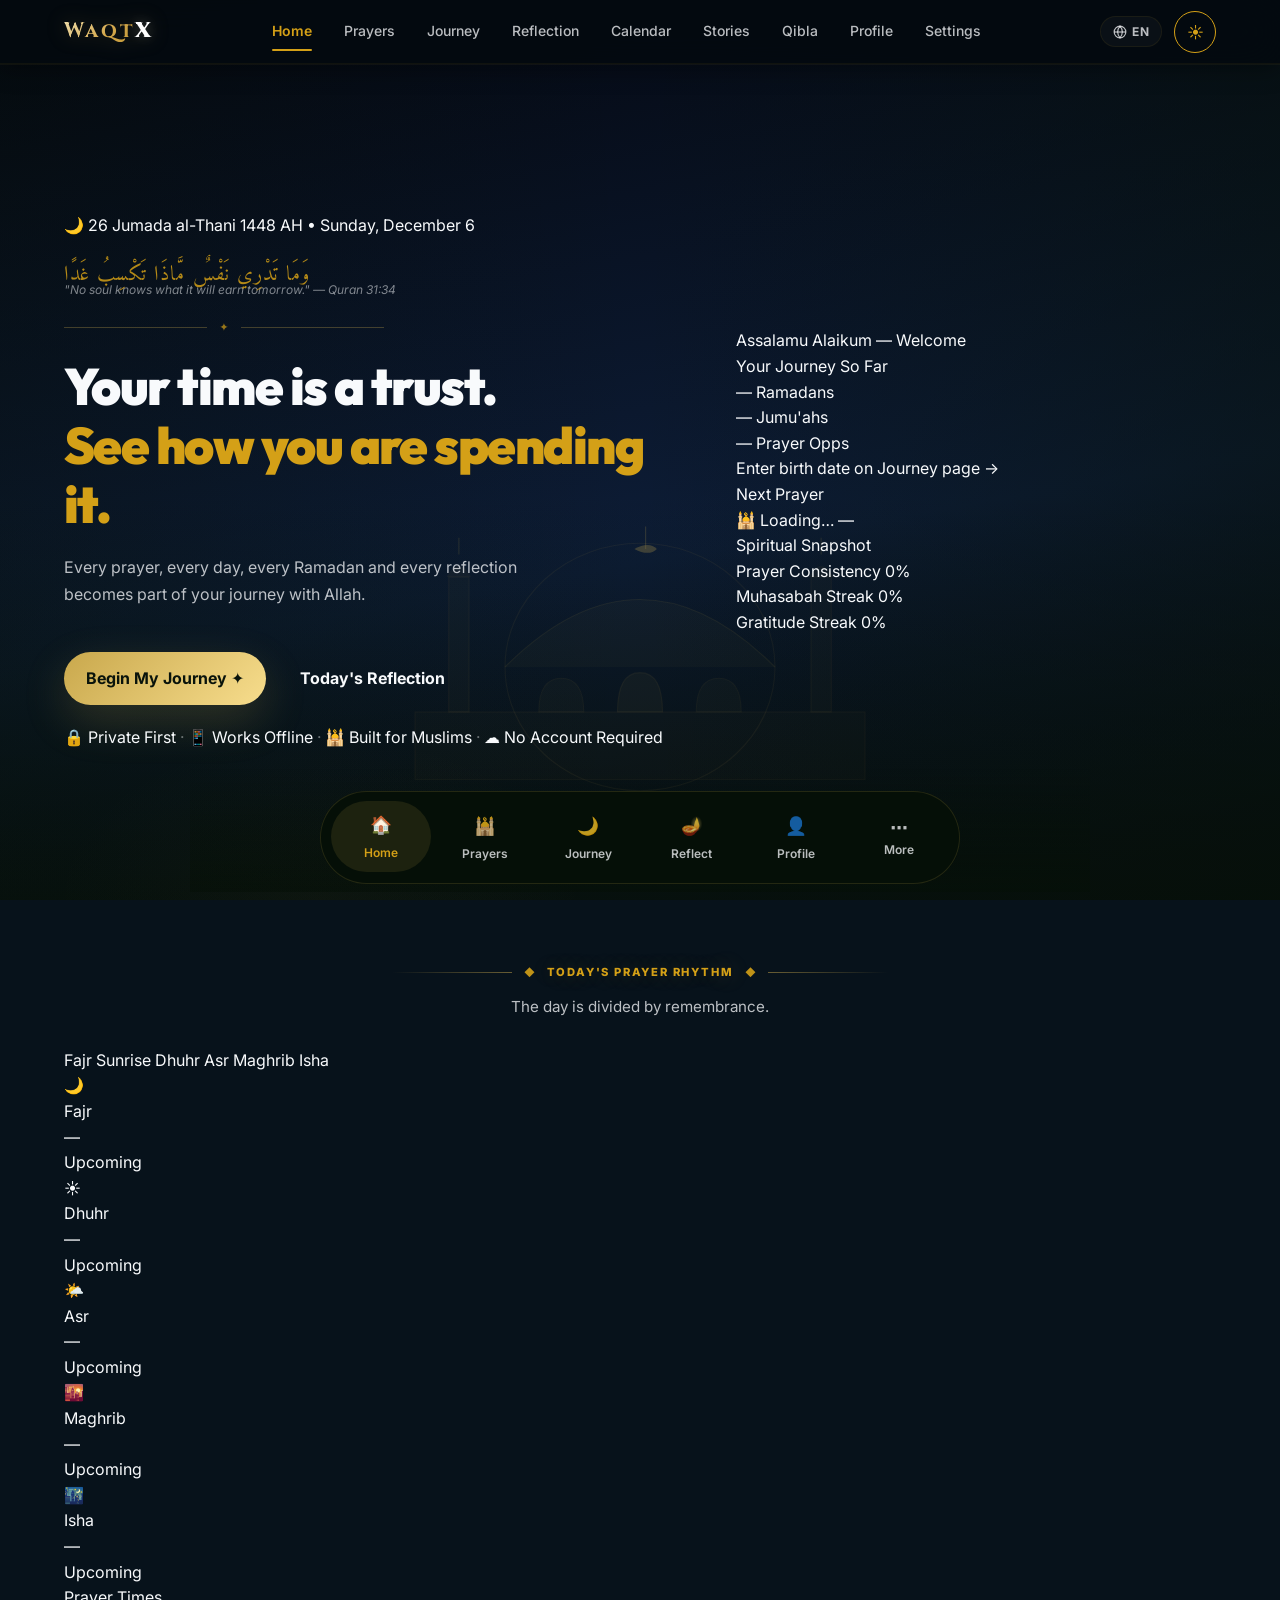
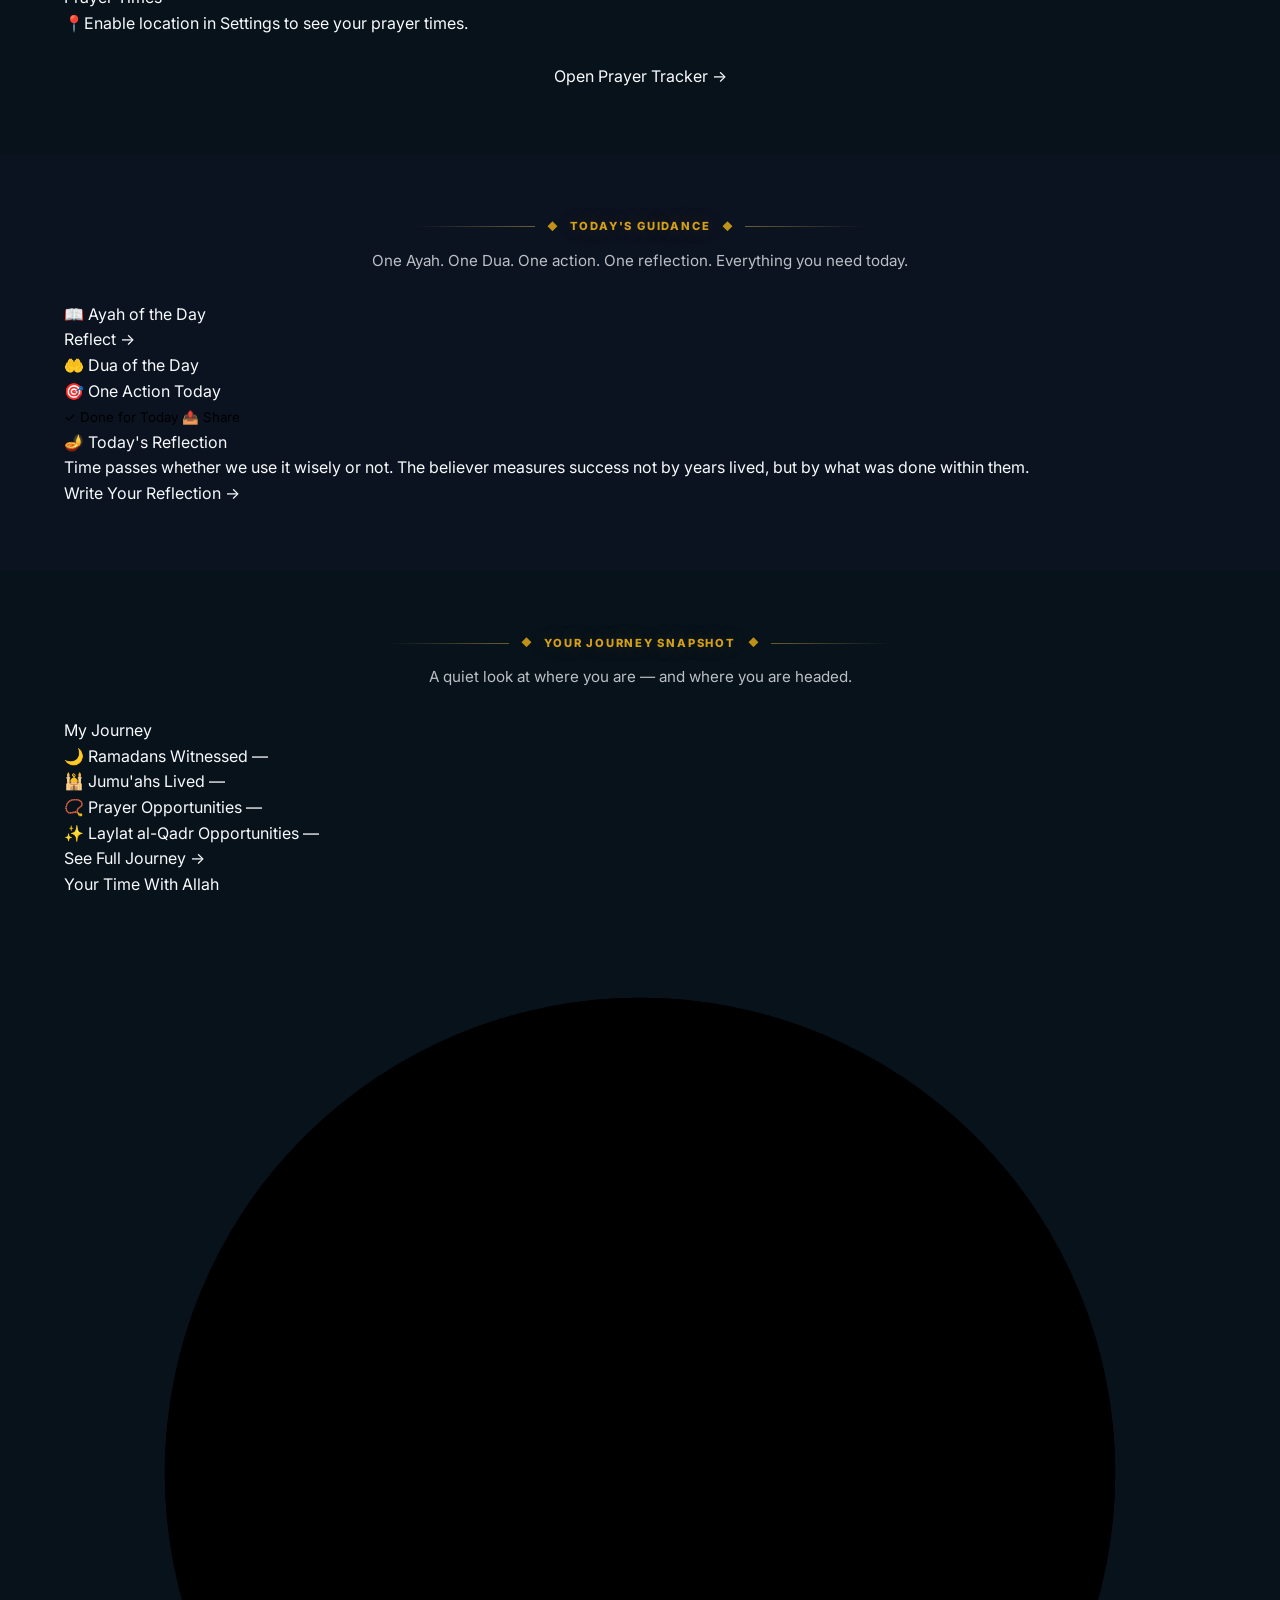
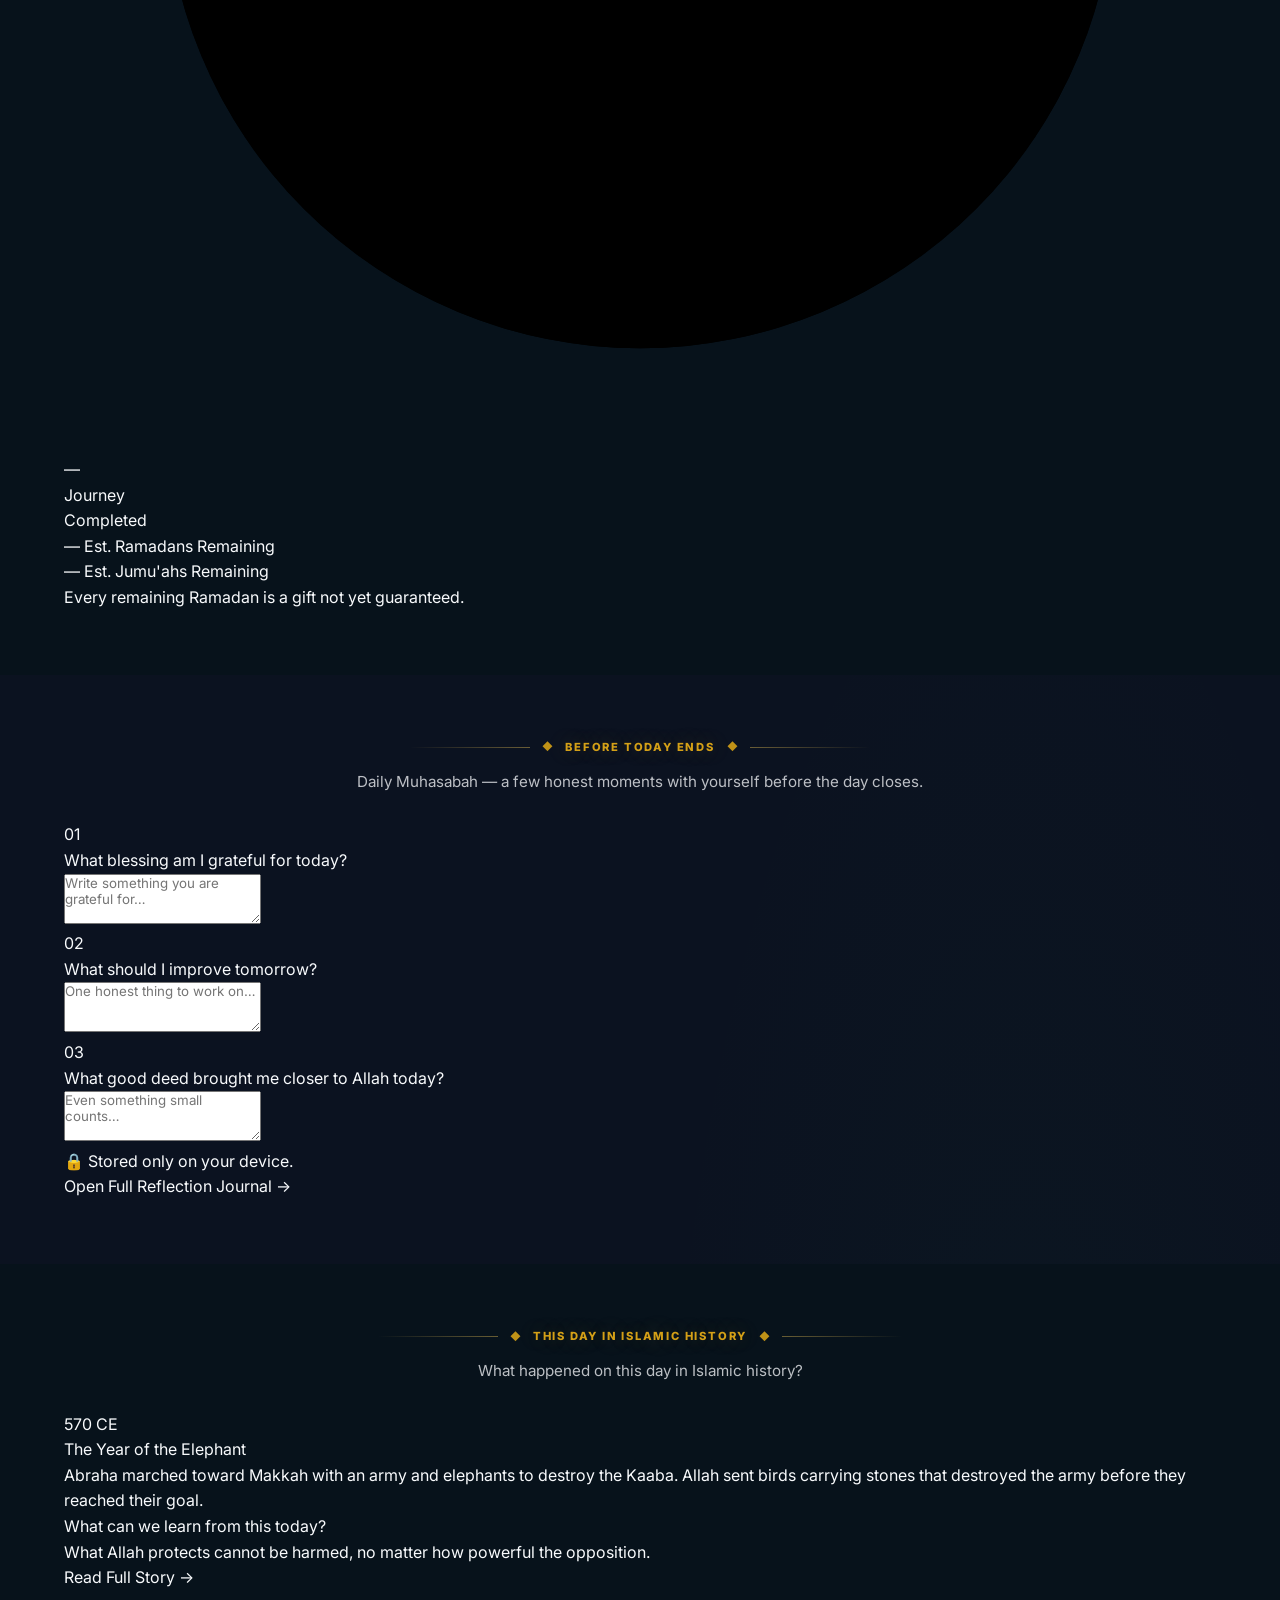
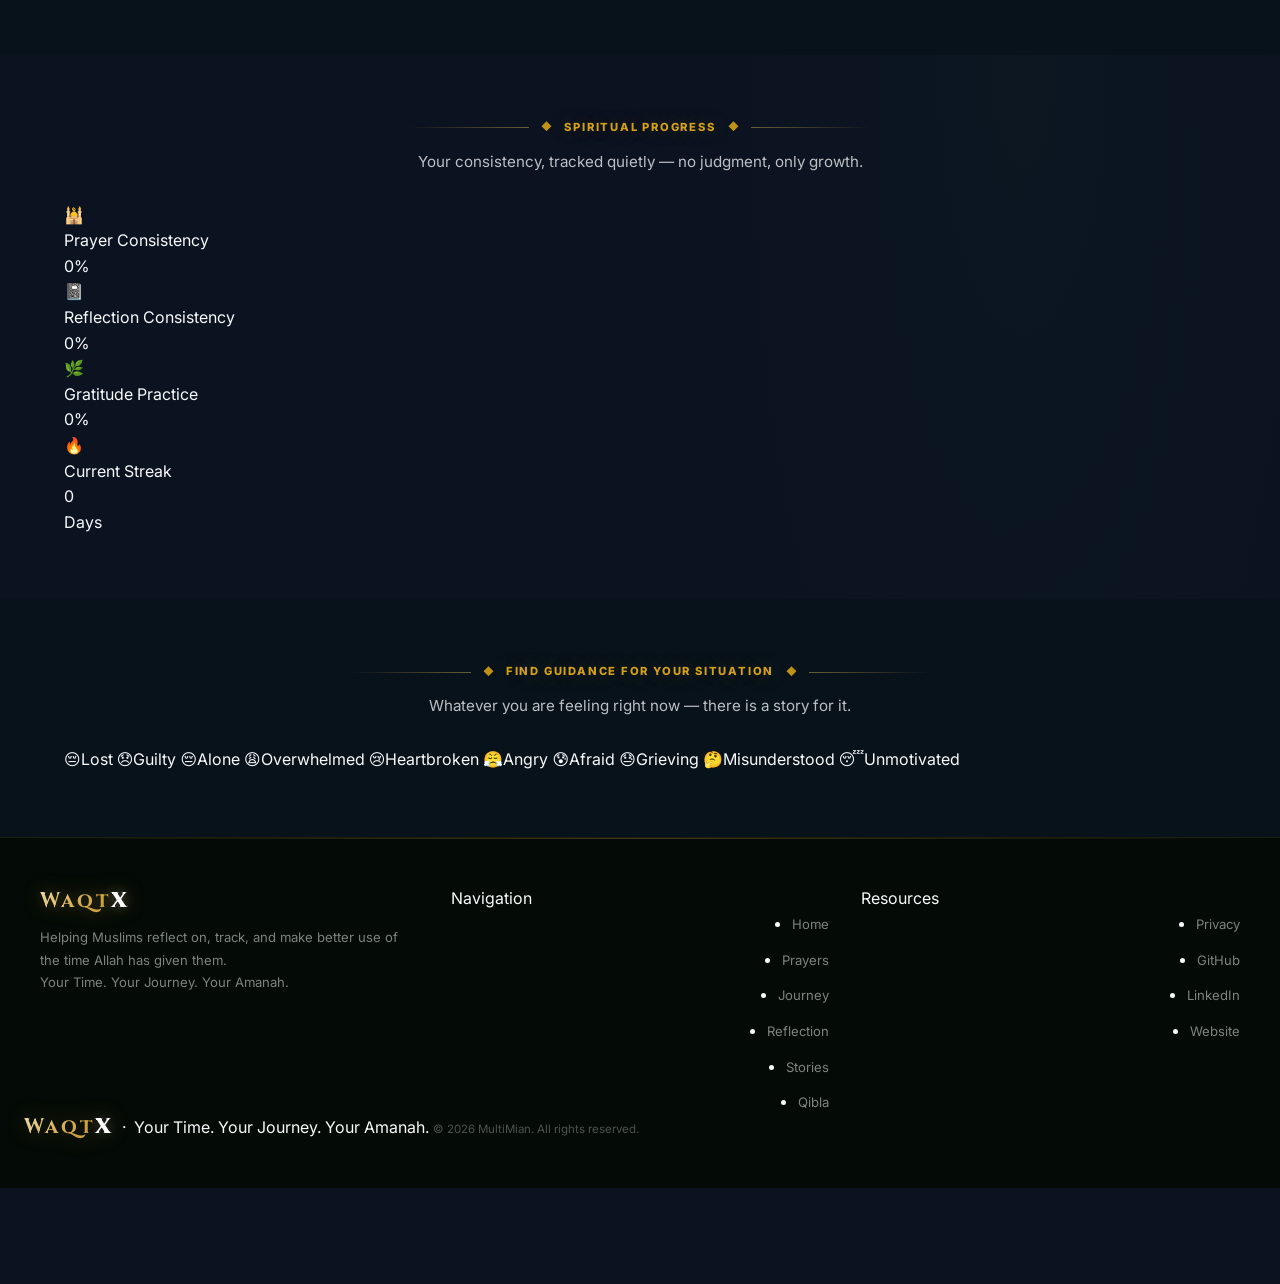
==== index.html @ 729bb62d "v2: unified navigation across all 9 pages Desktop nav (9 links: Home, Prayers, Journey, Reflection, " ====
﻿<!DOCTYPE html>
<html lang="en">
<head>
  <meta charset="UTF-8"/>
  <meta name="viewport" content="width=device-width,initial-scale=1.0"/>
  <title>WaqtX — Your Time is a Trust</title>
  <meta name="description" content="Your time is a trust from Allah. See how you are spending it — prayer rhythm, daily guidance, and your personal Islamic journey dashboard."/>
  <meta name="theme-color" content="#0B1220"/>
  <meta property="og:type" content="website"/>
  <meta property="og:title" content="WaqtX — See Your Journey Through Time"/>
  <meta property="og:description" content="An Islamic reflection dashboard that helps you experience every day as part of your story, with ritual rhythm, daily meaning, and gentle focus."/>
  <meta property="og:url" content="https://mianhassam96.github.io/WaqtX/"/>
  <meta property="og:image" content="https://mianhassam96.github.io/WaqtX/og-image.svg"/>
  <meta property="og:image:width" content="1200"/>
  <meta property="og:image:height" content="630"/>
  <meta name="twitter:card" content="summary_large_image"/>
  <meta name="twitter:title" content="WaqtX — See Your Journey Through Time"/>
  <meta name="twitter:description" content="An Islamic reflection dashboard that helps you experience every day as part of your story, with ritual rhythm, daily meaning, and gentle focus."/>
  <meta name="twitter:image" content="https://mianhassam96.github.io/WaqtX/og-image.svg"/>
  <link rel="icon" type="image/svg+xml" href="favicon.svg"/>
  <link rel="manifest" href="manifest.json"/>
  <link rel="preconnect" href="https://fonts.googleapis.com"/>
  <link rel="preconnect" href="https://fonts.gstatic.com" crossorigin/>
  <link href="https://fonts.googleapis.com/css2?family=Outfit:wght@300;400;600;700;800&family=Inter:wght@300;400;500;600;700;800;900&family=Amiri:wght@400;700&family=Cinzel:wght@400;600;700;900&display=swap" rel="stylesheet"/>
  <link rel="stylesheet" href="style.css"/>
  <link rel="stylesheet" href="style-pages.css"/>
  <!-- Inline theme flash-prevention -->
  <script>
    (function(){
      var s='dark';try{s=localStorage.getItem('waqtx_theme')||'dark';}catch(e){}
      if(s&&s!=='dark') document.documentElement.setAttribute('data-theme',s);
    })();
  </script>
</head>
<body>

<!-- ═══════════════════════════════════════════
     NAVBAR
     ═══════════════════════════════════════════ -->
<nav class="navbar" id="navbar">
  <div class="nav-inner">
    <a href="index.html" class="nav-logo">
      <span class="nav-logo-text">Waqt<span class="nav-logo-x">X</span></span>
    </a>
    <div class="nav-links" id="nav-links">
      <a href="index.html"      class="nav-link">Home</a>
      <a href="prayers.html"    class="nav-link">Prayers</a>
      <a href="journey.html"    class="nav-link">Journey</a>
      <a href="reflection.html" class="nav-link">Reflection</a>
      <a href="calendar.html"   class="nav-link">Calendar</a>
      <a href="stories.html"    class="nav-link">Stories</a>
      <a href="qibla.html"      class="nav-link">Qibla</a>
      <a href="profile.html"    class="nav-link">Profile</a>
      <a href="settings.html"   class="nav-link">Settings</a>
    </div>
    <div class="nav-actions">
      <!-- Language switcher -->
      <div class="lang-switcher" id="lang-switcher">
        <button class="lang-btn" id="lang-btn" aria-label="Change language" title="Change language">
          <svg width="14" height="14" viewBox="0 0 24 24" fill="none" stroke="currentColor" stroke-width="2"><circle cx="12" cy="12" r="10"/><line x1="2" y1="12" x2="22" y2="12"/><path d="M12 2a15.3 15.3 0 014 10 15.3 15.3 0 01-4 10 15.3 15.3 0 01-4-10 15.3 15.3 0 014-10z"/></svg>
          <span id="lang-current">EN</span>
        </button>
        <div class="lang-dropdown hidden" id="lang-dropdown">
          <button class="lang-option active" data-lang="en">🇬🇧 English</button>
          <button class="lang-option" data-lang="ur">🇵🇰 اردو</button>
          <button class="lang-option" data-lang="ar">🌙 العربية</button>
          <button class="lang-option" data-lang="roman">🔤 Roman Urdu</button>
        </div>
      </div>
      <button class="btn-install-app hidden" id="btn-install-app" aria-label="Install App">
        <svg width="14" height="14" viewBox="0 0 24 24" fill="none" stroke="currentColor" stroke-width="2"><path d="M12 5v14M5 12l7 7 7-7"/><path d="M5 19h14"/></svg>
        Install App
      </button>
      <div class="theme-wrapper">
        <button class="btn-theme-toggle" id="btn-theme-toggle" aria-label="Theme selector" title="Theme selector">☀️</button>
        <div class="theme-dropdown hidden" id="theme-dropdown" aria-hidden="true" role="menu" aria-label="Theme selector">
          <button class="theme-option" data-theme="dark"    role="menuitem">Dark</button>
          <button class="theme-option" data-theme="light"   role="menuitem">Light</button>
          <button class="theme-option" data-theme="ramadan" role="menuitem">Ramadan</button>
          <button class="theme-option" data-theme="friday"  role="menuitem">Friday</button>
        </div>
      </div>
      <button class="hamburger" id="hamburger" aria-label="Menu">
        <span></span><span></span><span></span>
      </button>
    </div>
  </div>
</nav>

<div class="friday-banner hidden" id="friday-banner">
  🌙 Jumu'ah Mubarak — May this Friday bring you peace and blessings.
</div>

<!-- Bottom Nav -->
<div class="bottom-nav" id="bottom-nav" aria-label="Bottom navigation">
  <a href="index.html"      class="bottom-nav-item"><span class="bottom-nav-icon">&#x1F3E0;</span><span>Home</span></a>
  <a href="prayers.html"    class="bottom-nav-item"><span class="bottom-nav-icon">&#x1F54C;</span><span>Prayers</span></a>
  <a href="journey.html"    class="bottom-nav-item"><span class="bottom-nav-icon">&#x1F319;</span><span>Journey</span></a>
  <a href="reflection.html" class="bottom-nav-item"><span class="bottom-nav-icon">&#x1FA94;</span><span>Reflect</span></a>
  <a href="profile.html"    class="bottom-nav-item"><span class="bottom-nav-icon">&#x1F464;</span><span>Profile</span></a>
  <button class="bottom-nav-item bottom-nav-more" id="btn-bottom-more" aria-label="More pages" aria-expanded="false">
    <span class="bottom-nav-icon">&#x22EF;</span><span>More</span>
  </button>
</div>

<!-- More Menu (slide-up) -->
<div class="bottom-more-menu hidden" id="bottom-more-menu" role="dialog" aria-label="More pages">
  <div class="bmm-backdrop" id="bmm-backdrop"></div>
  <div class="bmm-panel">
    <div class="bmm-header">
      <span class="bmm-title">More</span>
      <button class="bmm-close" id="bmm-close" aria-label="Close">&#x2715;</button>
    </div>
    <div class="bmm-grid">
      <a href="calendar.html" class="bmm-item"><span class="bmm-icon">&#x1F4C5;</span><span>Calendar</span></a>
      <a href="stories.html"  class="bmm-item"><span class="bmm-icon">&#x1F4D6;</span><span>Stories</span></a>
      <a href="qibla.html"    class="bmm-item"><span class="bmm-icon">&#x1F9ED;</span><span>Qibla</span></a>
      <a href="settings.html" class="bmm-item"><span class="bmm-icon">&#x2699;&#xFE0F;</span><span>Settings</span></a>
    </div>
  </div>
</div>

<!-- More Menu (slide-up) -->
<div class="bottom-more-menu hidden" id="bottom-more-menu" role="dialog" aria-label="More pages">
  <div class="bmm-backdrop" id="bmm-backdrop"></div>
  <div class="bmm-panel">
    <div class="bmm-header">
      <span class="bmm-title">More</span>
      <button class="bmm-close" id="bmm-close" aria-label="Close">✕</button>
    </div>
    <div class="bmm-grid">
      <a href="calendar.html"  class="bmm-item"><span class="bmm-icon">📅</span><span>Calendar</span></a>
      <a href="stories.html"   class="bmm-item"><span class="bmm-icon">📖</span><span>Stories</span></a>
      <a href="qibla.html"     class="bmm-item"><span class="bmm-icon">🧭</span><span>Qibla</span></a>
      <a href="settings.html"  class="bmm-item"><span class="bmm-icon">⚙️</span><span>Settings</span></a>
    </div>
  </div>
</div>


<!-- ═══════════════════════════════════════════
     SECTION 1 — HERO (90–100vh)
     ═══════════════════════════════════════════ -->
<section class="hero" id="hero">
  <!-- Atmospheric background -->
  <div class="hero-bg" aria-hidden="true">
    <div class="hero-bg-img"></div>
    <div class="hero-bg-mosque">
      <svg viewBox="0 0 800 400" xmlns="http://www.w3.org/2000/svg" preserveAspectRatio="xMidYMax meet">
        <ellipse cx="400" cy="200" rx="120" ry="110" fill="none" stroke="rgba(201,168,76,0.10)" stroke-width="1"/>
        <path d="M280 200 Q400 80 520 200" fill="rgba(201,168,76,0.05)" stroke="rgba(201,168,76,0.12)" stroke-width="1"/>
        <path d="M395 95 Q408 88 415 95 Q408 102 395 95Z" fill="rgba(201,168,76,0.38)"/>
        <line x1="405" y1="95" x2="405" y2="75" stroke="rgba(201,168,76,0.28)" stroke-width="1"/>
        <rect x="230" y="120" width="18" height="120" fill="rgba(201,168,76,0.04)" stroke="rgba(201,168,76,0.10)" stroke-width="1"/>
        <path d="M228 120 Q239 100 250 120Z" fill="rgba(201,168,76,0.08)"/>
        <line x1="239" y1="100" x2="239" y2="85" stroke="rgba(201,168,76,0.22)" stroke-width="1"/>
        <rect x="552" y="120" width="18" height="120" fill="rgba(201,168,76,0.04)" stroke="rgba(201,168,76,0.10)" stroke-width="1"/>
        <path d="M550 120 Q561 100 572 120Z" fill="rgba(201,168,76,0.08)"/>
        <line x1="561" y1="100" x2="561" y2="85" stroke="rgba(201,168,76,0.22)" stroke-width="1"/>
        <rect x="200" y="240" width="400" height="60" fill="rgba(201,168,76,0.03)" stroke="rgba(201,168,76,0.08)" stroke-width="1"/>
        <path d="M310 240 Q310 210 330 210 Q350 210 350 240Z" fill="rgba(201,168,76,0.05)" stroke="rgba(201,168,76,0.08)" stroke-width="1"/>
        <path d="M380 240 Q380 205 400 205 Q420 205 420 240Z" fill="rgba(201,168,76,0.07)" stroke="rgba(201,168,76,0.10)" stroke-width="1"/>
        <path d="M450 240 Q450 210 470 210 Q490 210 490 240Z" fill="rgba(201,168,76,0.05)" stroke="rgba(201,168,76,0.08)" stroke-width="1"/>
        <rect x="0" y="290" width="800" height="110" fill="url(#groundFade)"/>
        <defs>
          <linearGradient id="groundFade" x1="0" y1="0" x2="0" y2="1">
            <stop offset="0%" stop-color="rgba(6,16,8,0)"/>
            <stop offset="100%" stop-color="rgba(6,16,8,0.9)"/>
          </linearGradient>
        </defs>
      </svg>
    </div>
    <div class="hero-bg-overlay"></div>
  </div>

  <div class="hero-inner">
    <!-- LEFT — Content -->
    <div class="hero-left">

      <!-- Date badge -->
      <div class="hero-date-badge" id="hero-date-badge">
        <span class="hdb-moon">🌙</span>
        <span class="hdb-hijri" id="hero-hijri-date">Loading…</span>
        <span class="hdb-sep">•</span>
        <span class="hdb-greg"  id="hero-greg-date">Loading…</span>
      </div>

      <!-- Quran verse -->
      <div class="hero-verse-block">
        <div class="hero-arabic">وَمَا تَدْرِي نَفْسٌ مَّاذَا تَكْسِبُ غَدًا</div>
        <div class="hero-arabic-trans">"No soul knows what it will earn tomorrow." — Quran 31:34</div>
      </div>

      <!-- Divider -->
      <div class="hero-divider">
        <span class="hero-divider-line"></span>
        <span class="hero-divider-icon">✦</span>
        <span class="hero-divider-line"></span>
      </div>

      <!-- Headline -->
      <h1 class="hero-headline">
        Your time is a trust.
        <span class="hero-headline-gold">See how you are spending it.</span>
      </h1>

      <!-- Sub -->
      <p class="hero-sub">Every prayer, every day, every Ramadan and every reflection becomes part of your journey with Allah.</p>

      <!-- CTAs -->
      <div class="hero-actions">
        <a href="journey.html" class="btn btn-hero">Begin My Journey ✦</a>
        <a href="reflection.html" class="btn btn-hero-glass">Today's Reflection</a>
      </div>

      <!-- Trust strip -->
      <div class="hero-trust-strip">
        <span>🔒 Private First</span>
        <span class="trust-dot">·</span>
        <span>📱 Works Offline</span>
        <span class="trust-dot">·</span>
        <span>🕌 Built for Muslims</span>
        <span class="trust-dot">·</span>
        <span>☁ No Account Required</span>
      </div>
    </div>

    <!-- RIGHT — Personal Dashboard Card -->
    <div class="hero-right">
      <div class="hero-dashboard-card" id="hero-dashboard-card">
        <!-- Greeting -->
        <div class="hdc-greeting">
          <span class="hdc-salam">Assalamu Alaikum</span>
          <span class="hdc-name" id="hdc-name">— Welcome</span>
        </div>

        <!-- Age Journey (no raw number — Islamic counts) -->
        <div class="hdc-age-journey">
          <div class="hdc-age-label">Your Journey So Far</div>
          <div class="hdc-age-stats" id="hdc-age-stats">
            <div class="hdc-age-item">
              <span class="hdc-age-val" id="hdc-ramadans">—</span>
              <span class="hdc-age-key">Ramadans</span>
            </div>
            <div class="hdc-age-divider"></div>
            <div class="hdc-age-item">
              <span class="hdc-age-val" id="hdc-jumuahs">—</span>
              <span class="hdc-age-key">Jumu'ahs</span>
            </div>
            <div class="hdc-age-divider"></div>
            <div class="hdc-age-item">
              <span class="hdc-age-val" id="hdc-prayers">—</span>
              <span class="hdc-age-key">Prayer Opps</span>
            </div>
          </div>
          <div class="hdc-no-dob hidden" id="hdc-no-dob">
            <a href="journey.html" class="hdc-dob-link">Enter birth date on Journey page →</a>
          </div>
        </div>

        <div class="hdc-divider"></div>

        <!-- Next Prayer -->
        <div class="hdc-next-prayer" id="hdc-next-prayer-block">
          <div class="hdc-next-label">Next Prayer</div>
          <div class="hdc-next-row">
            <span class="hdc-next-icon" id="hdc-prayer-icon">🕌</span>
            <span class="hdc-next-name" id="hdc-prayer-name">Loading…</span>
            <span class="hdc-next-countdown" id="hdc-prayer-countdown">—</span>
          </div>
        </div>

        <div class="hdc-divider"></div>

        <!-- Spiritual Snapshot -->
        <div class="hdc-snapshot">
          <div class="hdc-snapshot-label">Spiritual Snapshot</div>
          <div class="hdc-snapshot-row">
            <span class="hdc-snap-key">Prayer Consistency</span>
            <span class="hdc-snap-val" id="hdc-prayer-consistency">—</span>
          </div>
          <div class="hdc-bar-wrap"><div class="hdc-bar" id="hdc-bar-prayer"></div></div>
          <div class="hdc-snapshot-row">
            <span class="hdc-snap-key">Muhasabah Streak</span>
            <span class="hdc-snap-val" id="hdc-muhasabah-streak">—</span>
          </div>
          <div class="hdc-bar-wrap"><div class="hdc-bar hdc-bar-teal" id="hdc-bar-muhasabah"></div></div>
          <div class="hdc-snapshot-row">
            <span class="hdc-snap-key">Gratitude Streak</span>
            <span class="hdc-snap-val" id="hdc-gratitude-streak">—</span>
          </div>
          <div class="hdc-bar-wrap"><div class="hdc-bar hdc-bar-green" id="hdc-bar-gratitude"></div></div>
        </div>
      </div>
    </div>
  </div>
</section>

<!-- Loading overlay (legacy support) -->
<div class="loading-overlay hidden" id="loading-overlay" aria-live="polite">
  <div class="loading-inner">
    <div class="loading-crescent">☽</div>
    <div class="loading-text" id="loading-text">Analyzing your time…</div>
    <div class="loading-bar"><div class="loading-bar-fill" id="loading-bar-fill"></div></div>
  </div>
</div>




<!-- ═══════════════════════════════════════════
     SECTION 2 — PRAYER RHYTHM
     ═══════════════════════════════════════════ -->
<section class="section home-prayer-section" id="prayer-rhythm-section" style="background:var(--bg2)">
  <div class="section-inner">
    <div class="section-heading">
      <span class="sh-line"></span>
      <span class="sh-icon">◆</span>
      <span class="sh-text">TODAY'S PRAYER RHYTHM</span>
      <span class="sh-icon">◆</span>
      <span class="sh-line"></span>
    </div>
    <p class="section-sub">The day is divided by remembrance.</p>

    <!-- Timeline -->
    <div class="home-timeline" id="home-timeline">
      <div class="ht-placeholder" id="ht-placeholder">
        <span class="ht-pill ht-past"    id="ht-Fajr">Fajr</span>
        <span class="ht-connector"></span>
        <span class="ht-pill ht-past"    id="ht-Sunrise">Sunrise</span>
        <span class="ht-connector"></span>
        <span class="ht-pill ht-upcoming" id="ht-Dhuhr">Dhuhr</span>
        <span class="ht-connector"></span>
        <span class="ht-pill ht-upcoming" id="ht-Asr">Asr</span>
        <span class="ht-connector"></span>
        <span class="ht-pill ht-upcoming" id="ht-Maghrib">Maghrib</span>
        <span class="ht-connector"></span>
        <span class="ht-pill ht-upcoming" id="ht-Isha">Isha</span>
      </div>
    </div>

    <!-- Prayer status cards -->
    <div class="home-prayer-status-grid" id="home-prayer-status-grid">
      <div class="hps-card">
        <div class="hps-icon">🌙</div>
        <div class="hps-name">Fajr</div>
        <div class="hps-time" id="hps-time-Fajr">—</div>
        <div class="hps-badge hps-upcoming" id="hps-badge-Fajr">Upcoming</div>
      </div>
      <div class="hps-card">
        <div class="hps-icon">☀️</div>
        <div class="hps-name">Dhuhr</div>
        <div class="hps-time" id="hps-time-Dhuhr">—</div>
        <div class="hps-badge hps-upcoming" id="hps-badge-Dhuhr">Upcoming</div>
      </div>
      <div class="hps-card">
        <div class="hps-icon">🌤️</div>
        <div class="hps-name">Asr</div>
        <div class="hps-time" id="hps-time-Asr">—</div>
        <div class="hps-badge hps-upcoming" id="hps-badge-Asr">Upcoming</div>
      </div>
      <div class="hps-card">
        <div class="hps-icon">🌇</div>
        <div class="hps-name">Maghrib</div>
        <div class="hps-time" id="hps-time-Maghrib">—</div>
        <div class="hps-badge hps-upcoming" id="hps-badge-Maghrib">Upcoming</div>
      </div>
      <div class="hps-card">
        <div class="hps-icon">🌃</div>
        <div class="hps-name">Isha</div>
        <div class="hps-time" id="hps-time-Isha">—</div>
        <div class="hps-badge hps-upcoming" id="hps-badge-Isha">Upcoming</div>
      </div>
    </div>

    <!-- Next Prayer highlight -->
    <div class="home-next-prayer-card" id="home-next-prayer-card">
      <div class="hnp-label">Next Prayer</div>
      <div class="hnp-row">
        <span class="hnp-icon" id="hnp-icon">🕌</span>
        <span class="hnp-name" id="hnp-name">Loading…</span>
        <span class="hnp-countdown" id="hnp-countdown">—</span>
      </div>
    </div>

    <div style="text-align:center;margin-top:28px;">
      <a href="prayers.html" class="btn-timeline-full">Open Prayer Tracker →</a>
    </div>
  </div>
</section>


<!-- ═══════════════════════════════════════════
     SECTION 3 — TODAY'S GUIDANCE
     ═══════════════════════════════════════════ -->
<section class="section daily-guidance-section" id="guidance-section">
  <div class="section-inner">
    <div class="section-heading">
      <span class="sh-line"></span>
      <span class="sh-icon">◆</span>
      <span class="sh-text">TODAY'S GUIDANCE</span>
      <span class="sh-icon">◆</span>
      <span class="sh-line"></span>
    </div>
    <p class="section-sub">One Ayah. One Dua. One action. One reflection. Everything you need today.</p>

    <div class="guidance-grid">

      <!-- Card 1: Ayah of the Day -->
      <div class="guidance-card gc-ayah">
        <div class="gc-badge"><span class="gc-badge-icon">📖</span> Ayah of the Day</div>
        <div class="gc-arabic" id="dd-ayah-arabic"></div>
        <div class="gc-translation" id="dd-ayah-translation"></div>
        <div class="gc-source" id="dd-ayah-source"></div>
        <div class="gc-reflection" id="dd-ayah-reflection"></div>
        <a href="reflection.html" class="gc-link-btn">Reflect →</a>
      </div>

      <!-- Card 2: Dua of the Day -->
      <div class="guidance-card gc-dua">
        <div class="gc-badge"><span class="gc-badge-icon">🤲</span> Dua of the Day</div>
        <div class="gc-situation" id="dd-dua-situation"></div>
        <div class="gc-arabic" id="dd-dua-arabic"></div>
        <div class="gc-transliteration" id="dd-dua-transliteration"></div>
        <div class="gc-translation" id="dd-dua-translation"></div>
        <div class="gc-source" id="dd-dua-source"></div>
      </div>

      <!-- Card 3: One Action Today -->
      <div class="guidance-card gc-action">
        <div class="gc-badge"><span class="gc-badge-icon">🎯</span> One Action Today</div>
        <div class="gc-action-text" id="dd-action-text"></div>
        <div class="gc-action-why"  id="dd-action-why"></div>
        <div class="gc-action-btns">
          <button class="gc-done-btn" id="dd-done-btn">✓ Done for Today</button>
          <button class="gc-share-btn" id="dd-share-action-btn">📤 Share</button>
        </div>
        <div class="gc-done-msg hidden" id="dd-done-msg">Alhamdulillah. See you tomorrow. ✦</div>
      </div>

      <!-- Card 4: Reflection -->
      <div class="guidance-card gc-reflect-card">
        <div class="gc-badge"><span class="gc-badge-icon">🪔</span> Today's Reflection</div>
        <div class="gc-reflect-quote" id="daily-reflect-quote">
          Time passes whether we use it wisely or not. The believer measures success not by years lived, but by what was done within them.
        </div>
        <a href="reflection.html" class="gc-link-btn">Write Your Reflection →</a>
      </div>

    </div>
  </div>
</section>


<!-- ═══════════════════════════════════════════
     SECTION 4 — JOURNEY SNAPSHOT
     ═══════════════════════════════════════════ -->
<section class="section journey-snapshot-section" id="home-quick-overview" style="background:var(--bg2)">
  <div class="section-inner">
    <div class="section-heading">
      <span class="sh-line"></span>
      <span class="sh-icon">◆</span>
      <span class="sh-text">YOUR JOURNEY SNAPSHOT</span>
      <span class="sh-icon">◆</span>
      <span class="sh-line"></span>
    </div>
    <p class="section-sub">A quiet look at where you are — and where you are headed.</p>

    <div class="journey-snapshot-grid">
      <!-- Left: Journey counters -->
      <div class="jsn-left">
        <div class="jsn-left-title">My Journey</div>
        <div class="jsn-counter-list">
          <div class="jsn-counter">
            <span class="jsn-icon">🌙</span>
            <span class="jsn-label">Ramadans Witnessed</span>
            <span class="jsn-val" id="hov-ramadans">—</span>
          </div>
          <div class="jsn-counter">
            <span class="jsn-icon">🕌</span>
            <span class="jsn-label">Jumu'ahs Lived</span>
            <span class="jsn-val" id="hov-jumuahs">—</span>
          </div>
          <div class="jsn-counter">
            <span class="jsn-icon">📿</span>
            <span class="jsn-label">Prayer Opportunities</span>
            <span class="jsn-val" id="hov-prayer-opps">—</span>
          </div>
          <div class="jsn-counter">
            <span class="jsn-icon">✨</span>
            <span class="jsn-label">Laylat al-Qadr Opportunities</span>
            <span class="jsn-val" id="hov-laylatul">—</span>
          </div>
        </div>
        <a href="journey.html" class="jsn-cta-link">See Full Journey →</a>
      </div>

      <!-- Right: Ring chart -->
      <div class="jsn-right">
        <div class="jsn-right-title">Your Time With Allah</div>
        <div class="jsn-ring-wrap">
          <svg class="jsn-ring-svg" viewBox="0 0 160 160" aria-hidden="true">
            <circle class="jsn-ring-bg"   cx="80" cy="80" r="66"/>
            <circle class="jsn-ring-fill" cx="80" cy="80" r="66"
              id="jsn-ring-fill"
              stroke-dasharray="414.69"
              stroke-dashoffset="414.69"/>
          </svg>
          <div class="jsn-ring-inner">
            <div class="jsn-ring-pct" id="jsn-ring-pct">—</div>
            <div class="jsn-ring-label">Journey<br>Completed</div>
          </div>
        </div>
        <div class="jsn-remaining-stats">
          <div class="jsn-rem-item">
            <span class="jsn-rem-val" id="jsn-rem-ramadans">—</span>
            <span class="jsn-rem-key">Est. Ramadans Remaining</span>
          </div>
          <div class="jsn-rem-item">
            <span class="jsn-rem-val" id="jsn-rem-jumuahs">—</span>
            <span class="jsn-rem-key">Est. Jumu'ahs Remaining</span>
          </div>
        </div>
        <div class="jsn-reflection-line">
          Every remaining Ramadan is a gift not yet guaranteed.
        </div>
      </div>
    </div>
  </div>
</section>


<!-- ═══════════════════════════════════════════
     SECTION 5 — DAILY MUHASABAH
     ═══════════════════════════════════════════ -->
<section class="section home-muhasabah-section" id="home-muhasabah">
  <div class="section-inner">
    <div class="section-heading">
      <span class="sh-line"></span>
      <span class="sh-icon">◆</span>
      <span class="sh-text">BEFORE TODAY ENDS</span>
      <span class="sh-icon">◆</span>
      <span class="sh-line"></span>
    </div>
    <p class="section-sub">Daily Muhasabah — a few honest moments with yourself before the day closes.</p>

    <div class="home-muhasabah-card">
      <div class="hm-question-block">
        <div class="hm-q-num">01</div>
        <div class="hm-q-text">What blessing am I grateful for today?</div>
        <textarea class="hm-textarea" id="hm-q1" placeholder="Write something you are grateful for…" rows="3" aria-label="Gratitude"></textarea>
      </div>
      <div class="hm-question-block">
        <div class="hm-q-num">02</div>
        <div class="hm-q-text">What should I improve tomorrow?</div>
        <textarea class="hm-textarea" id="hm-q2" placeholder="One honest thing to work on…" rows="3" aria-label="Improvement"></textarea>
      </div>
      <div class="hm-question-block">
        <div class="hm-q-num">03</div>
        <div class="hm-q-text">What good deed brought me closer to Allah today?</div>
        <textarea class="hm-textarea" id="hm-q3" placeholder="Even something small counts…" rows="3" aria-label="Good deed"></textarea>
      </div>
      <div class="hm-footer">
        <div class="hm-save-status" id="hm-save-status"></div>
        <div class="hm-privacy">🔒 Stored only on your device.</div>
        <a href="reflection.html" class="hm-full-link">Open Full Reflection Journal →</a>
      </div>
    </div>
  </div>
</section>


<!-- ═══════════════════════════════════════════
     SECTION 6 — THIS DAY IN ISLAMIC HISTORY
     ═══════════════════════════════════════════ -->
<section class="section this-day-section" id="this-day-section" style="background:var(--bg2)">
  <div class="section-inner">
    <div class="section-heading">
      <span class="sh-line"></span>
      <span class="sh-icon">◆</span>
      <span class="sh-text">THIS DAY IN ISLAMIC HISTORY</span>
      <span class="sh-icon">◆</span>
      <span class="sh-line"></span>
    </div>
    <p class="section-sub">What happened on this day in Islamic history?</p>

    <div class="this-day-card" id="this-day-card">
      <div class="td-year" id="td-year">622 CE</div>
      <div class="td-title" id="td-title">The Hijrah — A Journey of Faith</div>
      <div class="td-body" id="td-body">
        The Hijrah journey reached a defining moment as the Prophet ﷺ and his companions left Makkah for Madinah — sacrificing home, wealth, and comfort for the sake of Allah. It was not just a migration. It was the beginning of a new era in Islamic history.
      </div>
      <div class="td-reflection-label">What can we learn from this today?</div>
      <div class="td-reflection" id="td-reflection">
        The believer is always willing to leave behind what is comfortable for what is right.
      </div>
      <a href="stories.html" class="td-cta">Read Full Story →</a>
    </div>
  </div>
</section>


<!-- ═══════════════════════════════════════════
     SECTION 7 — SPIRITUAL PROGRESS
     ═══════════════════════════════════════════ -->
<section class="section spiritual-progress-section" id="spiritual-progress-section">
  <div class="section-inner">
    <div class="section-heading">
      <span class="sh-line"></span>
      <span class="sh-icon">◆</span>
      <span class="sh-text">SPIRITUAL PROGRESS</span>
      <span class="sh-icon">◆</span>
      <span class="sh-line"></span>
    </div>
    <p class="section-sub">Your consistency, tracked quietly — no judgment, only growth.</p>

    <div class="sp-grid">
      <div class="sp-card">
        <div class="sp-icon">🕌</div>
        <div class="sp-label">Prayer Consistency</div>
        <div class="sp-value" id="sp-prayer-pct">—</div>
        <div class="sp-bar-wrap">
          <div class="sp-bar-fill sp-bar-gold" id="sp-bar-prayer"></div>
        </div>
      </div>
      <div class="sp-card">
        <div class="sp-icon">📓</div>
        <div class="sp-label">Reflection Consistency</div>
        <div class="sp-value" id="sp-reflect-pct">—</div>
        <div class="sp-bar-wrap">
          <div class="sp-bar-fill sp-bar-teal" id="sp-bar-reflect"></div>
        </div>
      </div>
      <div class="sp-card">
        <div class="sp-icon">🌿</div>
        <div class="sp-label">Gratitude Practice</div>
        <div class="sp-value" id="sp-gratitude-pct">—</div>
        <div class="sp-bar-wrap">
          <div class="sp-bar-fill sp-bar-green" id="sp-bar-gratitude"></div>
        </div>
      </div>
      <div class="sp-card sp-card-streak">
        <div class="sp-icon">🔥</div>
        <div class="sp-label">Current Streak</div>
        <div class="sp-streak-val" id="sp-streak-val">—</div>
        <div class="sp-streak-unit">Days</div>
      </div>
    </div>
  </div>
</section>


<!-- ═══════════════════════════════════════════
     SECTION 8 — WHEN YOU FEEL…
     ═══════════════════════════════════════════ -->
<section class="section when-you-feel-section" id="when-you-feel-section" style="background:var(--bg2)">
  <div class="section-inner">
    <div class="section-heading">
      <span class="sh-line"></span>
      <span class="sh-icon">◆</span>
      <span class="sh-text">FIND GUIDANCE FOR YOUR SITUATION</span>
      <span class="sh-icon">◆</span>
      <span class="sh-line"></span>
    </div>
    <p class="section-sub">Whatever you are feeling right now — there is a story for it.</p>

    <div class="wyf-grid">
      <a href="stories.html?feel=lost"          class="wyf-card">😔<span>Lost</span></a>
      <a href="stories.html?feel=guilty"        class="wyf-card">😞<span>Guilty</span></a>
      <a href="stories.html?feel=alone"         class="wyf-card">😔<span>Alone</span></a>
      <a href="stories.html?feel=overwhelmed"   class="wyf-card">😩<span>Overwhelmed</span></a>
      <a href="stories.html?feel=heartbroken"   class="wyf-card">😢<span>Heartbroken</span></a>
      <a href="stories.html?feel=angry"         class="wyf-card">😤<span>Angry</span></a>
      <a href="stories.html?feel=afraid"        class="wyf-card">😰<span>Afraid</span></a>
      <a href="stories.html?feel=grieving"      class="wyf-card">😓<span>Grieving</span></a>
      <a href="stories.html?feel=misunderstood" class="wyf-card">🤔<span>Misunderstood</span></a>
      <a href="stories.html?feel=unmotivated"   class="wyf-card">😴<span>Unmotivated</span></a>
    </div>
  </div>
</section>


<!-- ═══════════════════════════════════════════
     SECTION 9 — FOOTER
     ═══════════════════════════════════════════ -->
<footer class="site-footer" id="site-footer">
  <div class="footer-inner">

    <!-- Col 1: Brand -->
    <div class="footer-brand">
      <a href="index.html" class="footer-logo">
        <span class="nav-logo-text">Waqt<span class="nav-logo-x">X</span></span>
      </a>
      <p class="footer-mission">
        Helping Muslims reflect on, track, and make better use of the time Allah has given them.
      </p>
      <p class="footer-tagline">Your Time. Your Journey. Your Amanah.</p>
    </div>

    <!-- Col 2: Navigation -->
    <div class="footer-col">
      <div class="footer-col-title">Navigation</div>
      <ul class="footer-links">
        <li><a href="index.html">Home</a></li>
        <li><a href="prayers.html">Prayers</a></li>
        <li><a href="journey.html">Journey</a></li>
        <li><a href="reflection.html">Reflection</a></li>
        <li><a href="stories.html">Stories</a></li>
        <li><a href="qibla.html">Qibla</a></li>
      </ul>
    </div>

    <!-- Col 3: Resources -->
    <div class="footer-col">
      <div class="footer-col-title">Resources</div>
      <ul class="footer-links">
        <li><a href="privacy.html">Privacy</a></li>
        <li><a href="https://github.com/Mianhassam96" target="_blank" rel="noopener">GitHub</a></li>
        <li><a href="https://www.linkedin.com/in/mianhassam96/" target="_blank" rel="noopener">LinkedIn</a></li>
        <li><a href="https://mianhassam96.github.io/" target="_blank" rel="noopener">Website</a></li>
      </ul>
    </div>

  </div>

  <!-- Footer bottom bar -->
  <div class="footer-bottom">
    <span class="footer-bottom-tagline">
      <span class="nav-logo-text">Waqt<span class="nav-logo-x">X</span></span>
      &nbsp;·&nbsp; Your Time. Your Journey. Your Amanah.
    </span>
    <span class="footer-copy">© 2026 MultiMian. All rights reserved.</span>
  </div>
</footer>


<!-- ═══════════════════════════════════════════
     SCRIPTS
     ═══════════════════════════════════════════ -->
<script src="js/core.js"></script>
<script src="daily-islam.js"></script>
<script src="js/home.js"></script>
<script>
  if ('serviceWorker' in navigator) {
    navigator.serviceWorker.register('sw.js').catch(function(){});
  }
</script>
</body>
</html>
---- style.css ----
/* ═══════════════════════════════════════════════
   WaqtX — Complete Stylesheet
   Theme: Deep Islamic Night — Spiritual Dark
   ═══════════════════════════════════════════════ */

/* ── 1. Variables & Reset ── */
:root {
  --bg:        #0B1220;
  --bg2:       #07121B;
  --bg3:       #0b1320;
  --gold:      #D4A017; /* accent */
  --gold2:     #FFD36A;
  --gold3:     #A67C18;
  --green:     #14B8A6; /* primary */
  --green2:    #2DD4BF;
  --text:      #F8FAFC;
  --text2:     rgba(248,250,252,0.75);
  --text3:     rgba(248,250,252,0.5);
  --card-bg:   rgba(255,255,255,0.03);
  --card-border: rgba(212,160,23,0.08);
  --card-hover: rgba(212,160,23,0.12);
  --radius:    12px;
  --radius-sm: 8px;
  --shadow:    0 6px 36px rgba(0,0,0,0.6);
  --shadow-gold: 0 0 28px rgba(212,160,23,0.12);
  --font:      'Inter', system-ui, sans-serif;
  --font-heading: 'Outfit', system-ui, sans-serif;
  --font-ar:   'Amiri', serif;
  --font-logo: 'Cinzel', 'Palatino Linotype', 'Book Antiqua', serif;
  --nav-h:     64px;
  --transition: 0.25s ease;
  --navbar-bg: rgba(4,10,15,0.88);
  --navbar-border: rgba(212,160,23,0.06);
  --panel-bg: #111827;
  --dropdown-bg: #07121B;
  --dropdown-border: rgba(212,160,23,0.08);
  --dropdown-shadow: 0 8px 40px rgba(0,0,0,0.6), 0 0 0 1px rgba(212,160,23,0.03);
  --modal-overlay: rgba(0,0,0,0.8);
  --modal-bg: #0f1722;
  --modal-border: rgba(212,160,23,0.12);
  --share-card-bg: linear-gradient(145deg, #07121B, #0b1220);
  --share-card-border: rgba(212,160,23,0.08);
}

*, *::before, *::after { box-sizing: border-box; margin: 0; padding: 0; }

html { scroll-behavior: smooth; }

body {
  font-family: var(--font);
  background: var(--bg);
  color: var(--text);
  line-height: 1.6;
  overflow-x: hidden;
  padding-bottom: 96px;
  -webkit-font-smoothing: antialiased;
  /* Subtle deep texture */
  background-image:
    radial-gradient(ellipse 80% 50% at 50% -20%, rgba(201,168,76,0.04) 0%, transparent 60%),
    radial-gradient(ellipse 60% 40% at 80% 80%, rgba(22,163,74,0.03) 0%, transparent 50%);
}

a { color: inherit; text-decoration: none; }
button { cursor: pointer; border: none; background: none; font-family: inherit; }
input, select, textarea { font-family: inherit; }
img { max-width: 100%; }

/* ── 2. Scrollbar ── */
::-webkit-scrollbar { width: 5px; }
::-webkit-scrollbar-track { background: var(--bg); }
::-webkit-scrollbar-thumb { background: linear-gradient(180deg, var(--gold3), rgba(160,120,48,0.4)); border-radius: 3px; }
::-webkit-scrollbar-thumb:hover { background: var(--gold3); }

/* ── Selection ── */
::selection { background: rgba(201,168,76,0.25); color: var(--text); }

/* ── 3. Utility ── */
.hidden { display: none !important; }

/* Headings use Outfit for a clean, modern look */
h1,h2,h3,h4,h5,h6 { font-family: var(--font-heading); }

[data-theme="light"] {
  --bg: #f4efe4;
  --bg2: #f7efe0;
  --bg3: #ece0ca;
  --gold: #8a5f1c;
  --gold2: #c19643;
  --gold3: #7f5a2c;
  --green: #166c3d;
  --green2: #1d9a55;
  --text: #1d1a16;
  --text2: rgba(29,26,22,0.72);
  --text3: rgba(29,26,22,0.45);
  --card-bg: rgba(255,255,255,0.92);
  --card-border: rgba(144,111,62,0.18);
  --card-hover: rgba(144,111,62,0.18);
  --shadow: 0 4px 26px rgba(0,0,0,0.08);
  --shadow-gold: 0 0 18px rgba(144,111,62,0.12);
  --navbar-bg: rgba(255,255,255,0.92);
  --navbar-border: rgba(144,111,62,0.18);
  --panel-bg: rgba(255,255,255,0.96);
  --dropdown-bg: #f7efe0;
  --dropdown-border: rgba(138,96,28,0.18);
  --dropdown-shadow: 0 8px 40px rgba(0,0,0,0.08), 0 0 0 1px rgba(138,96,28,0.05);
  --modal-overlay: rgba(0,0,0,0.12);
  --modal-bg: #f5f0e8;
  --modal-border: rgba(138,96,28,0.18);
  --share-card-bg: linear-gradient(145deg, #f7efe0, #efe5d4);
  --share-card-border: rgba(138,96,28,0.18);
}

/* ── Special themes ── */
[data-theme="ramadan"] {
  --bg: #07121F;
  --panel-bg: #07121F;
  --gold: #C9A227; /* Ramadan gold */
  --gold2: #FFD700;
  --text: #F8FAFC;
  --navbar-bg: rgba(7,18,31,0.92);
}

[data-theme="friday"] {
  --bg: #0A1A2F;
  --panel-bg: #0B2036;
  --gold: #0F766E; /* Friday primary */
  --gold2: #EAB308; /* Friday accent */
  --text: #F8FAFC;
  --navbar-bg: rgba(10,26,47,0.92);
}

/* Theme dropdown */
.theme-wrapper { position: relative; }
.theme-dropdown { position: absolute; right: 0; top: 44px; background: var(--dropdown-bg); border: 1px solid var(--dropdown-border); box-shadow: var(--dropdown-shadow); border-radius: 10px; overflow: hidden; z-index: 300; }
.theme-dropdown .theme-option { display:block; padding:10px 14px; width:160px; text-align:left; color:var(--text2); background:none; border:none; font-size:0.95rem; }
.theme-dropdown .theme-option:hover, .theme-dropdown .theme-option:focus { background: rgba(255,255,255,0.02); color:var(--text); outline:none; }
.theme-dropdown.hidden { display:none !important; }

/* ── 4. Navbar ── */
.navbar {
  position: fixed;
  top: 0; left: 0; right: 0;
  z-index: 100;
  height: var(--nav-h);
  background: var(--navbar-bg);
  backdrop-filter: blur(20px);
  -webkit-backdrop-filter: blur(20px);
  border-bottom: 1px solid var(--navbar-border);
  box-shadow: 0 1px 0 rgba(201,168,76,0.06), 0 4px 24px rgba(0,0,0,0.4);
}
.nav-inner {
  max-width: 1200px;
  margin: 0 auto;
  padding: 0 24px;
  height: 100%;
  display: flex;
  align-items: center;
  gap: 32px;
}
.nav-logo {
  display: flex;
  align-items: center;
  gap: 10px;
  flex-shrink: 0;
  text-decoration: none;
}
.nav-logo-icon { display: flex; align-items: center; }

.nav-logo-text {
  font-family: 'Cinzel', 'Palatino Linotype', 'Book Antiqua', serif;
  font-size: 1.3rem;
  font-weight: 700;
  letter-spacing: 0.14em;
  line-height: 1;
  background: linear-gradient(135deg, #ecdaa7 0%, #d4a84c 50%, #b8902e 100%);
  -webkit-background-clip: text;
  -webkit-text-fill-color: transparent;
  background-clip: text;
  filter: drop-shadow(0 0 10px rgba(212,168,76,0.25));
  transition: filter var(--transition);
}
.nav-logo:hover .nav-logo-text,
.footer-logo:hover .nav-logo-text {
  filter: drop-shadow(0 0 18px rgba(212,168,76,0.45));
}

.nav-logo-x {
  font-family: 'Cinzel', serif;
  font-weight: 900;
  font-size: 1.3rem;
  letter-spacing: 0.14em;
  /* Pure white — simple, spiritual, stands out cleanly against gold */
  background: none;
  -webkit-text-fill-color: #ffffff;
  color: #ffffff;
  filter: drop-shadow(0 0 6px rgba(255,255,255,0.18));
}

/* Light mode — darken so text reads on parchment background */
.nav-links {
  display: flex;
  align-items: center;
  gap: 4px;
  flex: 1;
  justify-content: center;
}
.nav-link {
  padding: 6px 14px;
  font-size: 0.875rem;
  font-weight: 500;
  color: var(--text2);
  border-radius: 6px;
  transition: color var(--transition);
  position: relative;
}
.nav-link:hover { color: var(--text); }
.nav-link.active {
  color: var(--gold);
  font-weight: 600;
}
.nav-link.active::after {
  content: '';
  position: absolute;
  bottom: -2px; left: 14px; right: 14px;
  height: 2px;
  background: var(--gold);
  border-radius: 1px;
}
.nav-actions {
  display: flex;
  align-items: center;
  gap: 12px;
  flex-shrink: 0;
}
.btn-share-nav {
  display: flex;
  align-items: center;
  gap: 6px;
  padding: 8px 18px;
  border: 1px solid var(--gold);
  border-radius: 999px;
  color: var(--gold);
  font-size: 0.8rem;
  font-weight: 600;
  transition: all var(--transition);
  background: transparent;
}
.btn-share-nav:hover {
  background: rgba(201,168,76,0.1);
  box-shadow: 0 0 16px rgba(201,168,76,0.2);
}
.btn-theme-toggle {
  display: flex;
  align-items: center;
  justify-content: center;
  width: 42px;
  height: 42px;
  border: 1px solid var(--gold);
  border-radius: 999px;
  color: var(--gold);
  font-size: 1rem;
  background: transparent;
  transition: all var(--transition);
}
.btn-theme-toggle:hover {
  background: rgba(201,168,76,0.1);
}
.hamburger {
  display: none;
  flex-direction: column;
  gap: 5px;
  padding: 4px;
  background: none;
  border: none;
}
.hamburger span {
  display: block;
  width: 22px;
  height: 2px;
  background: var(--text);
  border-radius: 1px;
  transition: all var(--transition);
}

/* ── 5. Hero ── */
.hero {
  min-height: 100vh;
  padding-top: var(--nav-h);
  position: relative;
  display: flex;
  align-items: center;
  overflow: hidden;
}
.hero-bg {
  position: absolute;
  inset: 0;
  z-index: 0;
}
.hero-bg-img {
  position: absolute;
  inset: 0;
  background:
    radial-gradient(ellipse 70% 90% at 15% 60%, rgba(22,163,74,0.07) 0%, transparent 55%),
    radial-gradient(ellipse 50% 70% at 85% 35%, rgba(201,168,76,0.06) 0%, transparent 50%),
    radial-gradient(ellipse 40% 50% at 50% 100%, rgba(201,168,76,0.04) 0%, transparent 60%),
    linear-gradient(170deg, #040a05 0%, #060e08 30%, #0a1a0d 60%, #060e08 100%);
}
/* Mosque silhouette via CSS */
.hero-bg-img::after {
  content: '';
  position: absolute;
  bottom: 0; left: 0; right: 0;
  height: 45%;
  background:
    radial-gradient(ellipse 30% 60% at 25% 100%, rgba(201,168,76,0.04) 0%, transparent 70%),
    linear-gradient(to top, rgba(6,16,8,0.8) 0%, transparent 100%);
}
.hero-bg-overlay {
  position: absolute;
  inset: 0;
  background: linear-gradient(90deg, rgba(6,16,8,0.3) 0%, transparent 50%, rgba(6,16,8,0.5) 100%);
}
.hero-bg-mosque {
  position: absolute;
  bottom: 0;
  left: 50%;
  transform: translateX(-50%);
  width: 100%;
  max-width: 900px;
  opacity: 0.7;
  pointer-events: none;
}
.hero-inner {
  position: relative;
  z-index: 1;
  max-width: 1200px;
  margin: 0 auto;
  padding: 60px 24px;
  width: 100%;
  display: grid;
  grid-template-columns: 1fr 480px;
  gap: 60px;
  align-items: center;
}
/* Hero Left */
.hero-left { display: flex; flex-direction: column; gap: 20px; }
.hero-arabic {
  font-family: var(--font-ar);
  font-size: 1.3rem;
  color: var(--gold);
  opacity: 0.85;
  letter-spacing: 0.05em;
}
.hero-arabic-trans {
  font-size: 0.75rem;
  color: var(--text3);
  font-style: italic;
  margin-top: -12px;
}
.hero-divider {
  display: flex;
  align-items: center;
  gap: 12px;
  max-width: 320px;
}
.hero-divider-line {
  flex: 1;
  height: 1px;
  background: rgba(201,168,76,0.3);
}
.hero-divider-icon { color: var(--gold); font-size: 0.7rem; opacity: 0.7; }
.hero-headline {
  font-size: clamp(2.2rem, 4vw, 3.2rem);
  font-weight: 900;
  line-height: 1.15;
  letter-spacing: -0.03em;
  color: var(--text);
}
.hero-headline-gold {
  color: var(--gold);
  display: block;
}
.hero-sub {
  font-size: 1rem;
  color: var(--text2);
  line-height: 1.7;
  max-width: 520px;
}
.hero-meta {
  display: flex;
  flex-wrap: wrap;
  gap: 12px;
  margin-top: 18px;
}
.hero-meta-pill {
  display: inline-flex;
  align-items: center;
  gap: 8px;
  padding: 10px 14px;
  background: rgba(255,255,255,0.05);
  border: 1px solid rgba(201,168,76,0.15);
  border-radius: 999px;
  color: var(--text);
  font-size: 0.92rem;
  line-height: 1.3;
}
.hero-meta-pill strong {
  color: var(--gold);
  font-weight: 700;
}
.hero-feature-strip {
  display: flex;
  flex-wrap: wrap;
  gap: 10px;
  margin-top: 20px;
}
.hero-feature-pill {
  display: inline-flex;
  align-items: center;
  justify-content: center;
  padding: 8px 14px;
  border-radius: 999px;
  background: rgba(255,255,255,0.08);
  border: 1px solid rgba(201,168,76,0.16);
  color: var(--text);
  font-size: 0.82rem;
  font-weight: 600;
  text-transform: uppercase;
  letter-spacing: 0.06em;
}
.hero-feature-pill:nth-child(odd) {
  background: rgba(201,168,76,0.08);
}
.hero-actions {
  display: flex;
  flex-wrap: wrap;
  gap: 12px;
  margin-top: 24px;
}
.hero-actions .btn {
  display: inline-flex;
  align-items: center;
  justify-content: center;
  min-width: 160px;
  padding: 14px 22px;
  border-radius: 999px;
  font-weight: 700;
  text-decoration: none;
  transition: transform var(--transition), box-shadow var(--transition), background var(--transition), color var(--transition);
}
.btn-hero {
  background: linear-gradient(135deg, #c9a84c, #f7dd8d);
  color: #09130b;
  box-shadow: 0 16px 45px rgba(201,168,76,0.2);
}
.btn-hero:hover {
  transform: translateY(-1px);
  box-shadow: 0 20px 55px rgba(201,168,76,0.24);
}
.hero-state {
  display: grid;
  gap: 10px;
  margin-top: 16px;
}
.hero-state-line,
.hero-state-title {
  color: var(--text2);
  text-transform: uppercase;
  letter-spacing: 0.18em;
  font-size: 0.82rem;
}
.hero-state-title {
  color: var(--text);
  font-size: 1rem;
  font-weight: 700;
}
.hero-prayer-panel {
  margin-top: 18px;
  padding: 24px 24px 22px;
  border-radius: 24px;
  background: rgba(255,255,255,0.06);
  border: 1px solid rgba(201,168,76,0.18);
  box-shadow: inset 0 1px 0 rgba(255,255,255,0.05), 0 16px 32px rgba(0,0,0,0.18);
  max-width: 420px;
}
.hero-prayer-label {
  font-size: 0.78rem;
  letter-spacing: 0.18em;
  text-transform: uppercase;
  color: var(--text3);
  margin-bottom: 6px;
}
.hero-prayer-name {
  font-size: clamp(1.5rem, 3vw, 2.2rem);
  font-weight: 800;
  color: var(--gold);
  margin-bottom: 6px;
}
.hero-prayer-countdown {
  font-size: 2rem;
  font-weight: 900;
  color: var(--text);
  letter-spacing: -0.02em;
}
.bottom-nav {
  position: fixed;
  left: 50%;
  bottom: 16px;
  transform: translateX(-50%);
  width: min(100%, 640px);
  background: rgba(6,16,8,0.98);
  border: 1px solid rgba(201,168,76,0.16);
  border-radius: 999px;
  backdrop-filter: blur(18px);
  display: flex;
  justify-content: space-between;
  gap: 4px;
  padding: 10px;
  z-index: 110;
}
.bottom-nav-item {
  flex: 1;
  display: inline-flex;
  flex-direction: column;
  align-items: center;
  justify-content: center;
  gap: 4px;
  padding: 10px 8px;
  border-radius: 999px;
  color: var(--text2);
  font-size: 0.75rem;
  font-weight: 600;
  transition: background var(--transition), color var(--transition), transform var(--transition);
}
.bottom-nav-item:hover,
.bottom-nav-item.active {
  background: rgba(201,168,76,0.12);
  color: var(--gold);
  transform: translateY(-1px);
}
.bottom-nav-icon {
  font-size: 1.1rem;
}

/* ── More button (bottom nav 6th item) ── */
.bottom-nav-more {
  background: none;
  border: none;
  font-family: inherit;
  cursor: pointer;
}

/* ── More Menu slide-up ── */
.bottom-more-menu {
  position: fixed;
  inset: 0;
  z-index: 200;
}
.bmm-backdrop {
  position: absolute;
  inset: 0;
  background: rgba(0,0,0,0.6);
  backdrop-filter: blur(4px);
}
.bmm-panel {
  position: absolute;
  bottom: 0;
  left: 50%;
  transform: translateX(-50%);
  width: min(100%, 640px);
  background: var(--bg2);
  border: 1px solid rgba(201,168,76,0.15);
  border-bottom: none;
  border-radius: 20px 20px 0 0;
  padding: 8px 20px 40px;
  animation: bmmSlideUp 0.25s ease;
}
@keyframes bmmSlideUp {
  from { transform: translateX(-50%) translateY(100%); }
  to   { transform: translateX(-50%) translateY(0); }
}
.bmm-header {
  display: flex;
  align-items: center;
  justify-content: space-between;
  padding: 16px 4px 20px;
  border-bottom: 1px solid rgba(201,168,76,0.08);
  margin-bottom: 20px;
}
.bmm-title {
  font-size: 0.75rem;
  font-weight: 800;
  text-transform: uppercase;
  letter-spacing: 0.12em;
  color: var(--text3);
}
.bmm-close {
  width: 28px;
  height: 28px;
  border-radius: 50%;
  background: rgba(255,255,255,0.06);
  border: none;
  color: var(--text2);
  font-size: 0.8rem;
  cursor: pointer;
  display: flex;
  align-items: center;
  justify-content: center;
  transition: background var(--transition);
}
.bmm-close:hover { background: rgba(255,255,255,0.12); }
.bmm-grid {
  display: grid;
  grid-template-columns: repeat(4, 1fr);
  gap: 12px;
}
.bmm-item {
  display: flex;
  flex-direction: column;
  align-items: center;
  justify-content: center;
  gap: 8px;
  padding: 18px 8px;
  background: var(--card-bg);
  border: 1px solid var(--card-border);
  border-radius: var(--radius);
  color: var(--text2);
  font-size: 0.78rem;
  font-weight: 600;
  text-decoration: none;
  transition: all var(--transition);
}
.bmm-item:hover,
.bmm-item.active {
  background: rgba(201,168,76,0.1);
  border-color: rgba(201,168,76,0.3);
  color: var(--gold);
  transform: translateY(-2px);
}
.bmm-icon { font-size: 1.5rem; }
.btn-secondary {
  background: rgba(255,255,255,0.08);
  color: var(--text);
  border: 1px solid rgba(255,255,255,0.12);
}
.btn-secondary:hover {
  background: rgba(255,255,255,0.12);
}
.hero-quote {
  border-left: 2px solid rgba(201,168,76,0.4);
  padding-left: 16px;
  font-size: 0.9rem;
  color: var(--text3);
  font-style: italic;
  line-height: 1.7;
  max-width: 420px;
}

.hero[data-prayer="fajr"] .hero-bg-img {
  background: linear-gradient(170deg, #07131f 0%, #0d2b40 60%, #111d2b 100%);
}
.hero[data-prayer="dhuhr"] .hero-bg-img {
  background: linear-gradient(170deg, #0b2433 0%, #1f4c6f 60%, #10283f 100%);
}
.hero[data-prayer="asr"] .hero-bg-img {
  background: linear-gradient(170deg, #102d22 0%, #26513b 60%, #112d23 100%);
}
.hero[data-prayer="maghrib"] .hero-bg-img {
  background: linear-gradient(170deg, #32171f 0%, #6f303c 60%, #2e1a26 100%);
}
.hero[data-prayer="isha"] .hero-bg-img {
  background: linear-gradient(170deg, #04070f 0%, #0d1d37 60%, #070c1a 100%);
}
.hero-quote cite {
  display: block;
  margin-top: 4px;
  font-style: normal;
  color: var(--gold);
  font-size: 0.8rem;
  opacity: 0.8;
}
.hero-quote-mark {
  font-size: 1.4rem;
  color: var(--gold);
  opacity: 0.6;
  font-style: normal;
  margin-right: 2px;
}

/* ── Hero Stats Preview ── */
.hero-stats-preview {
  display: flex;
  align-items: center;
  gap: 0;
  background: rgba(201,168,76,0.06);
  border: 1px solid rgba(201,168,76,0.18);
  border-radius: var(--radius);
  padding: 14px 20px;
  opacity: 0;
  transform: translateY(8px);
  transition: opacity 0.5s ease, transform 0.5s ease;
  pointer-events: none;
}
.hero-stats-preview.hsp-visible {
  opacity: 1;
  transform: translateY(0);
  pointer-events: auto;
}
.hsp-item {
  flex: 1;
  text-align: center;
}
.hsp-val {
  display: block;
  font-size: 1.4rem;
  font-weight: 900;
  color: var(--gold);
  letter-spacing: -0.02em;
  line-height: 1.1;
  margin-bottom: 3px;
}
.hsp-label {
  font-size: 0.65rem;
  color: var(--text3);
  text-transform: uppercase;
  letter-spacing: 0.08em;
  font-weight: 600;
}
.hsp-divider {
  width: 1px;
  height: 36px;
  background: rgba(201,168,76,0.2);
  flex-shrink: 0;
  margin: 0 4px;
}

/* ── Return Hook Banner ── */
.return-hook-banner {
  position: fixed;
  top: var(--nav-h);
  left: 0; right: 0;
  z-index: 90;
  background: linear-gradient(135deg, rgba(13,32,16,0.98), rgba(10,26,13,0.98));
  border-bottom: 1px solid rgba(201,168,76,0.25);
  padding: 12px 24px;
  display: flex;
  align-items: center;
  justify-content: center;
  gap: 16px;
  backdrop-filter: blur(12px);
  animation: rhb-slide-in 0.35s ease;
  box-shadow: 0 4px 20px rgba(0,0,0,0.4);
}
.return-hook-banner.rhb-hiding {
  animation: rhb-slide-out 0.3s ease forwards;
}
@keyframes rhb-slide-in {
  from { transform: translateY(-100%); opacity: 0; }
  to   { transform: translateY(0);     opacity: 1; }
}
@keyframes rhb-slide-out {
  from { transform: translateY(0);     opacity: 1; }
  to   { transform: translateY(-100%); opacity: 0; }
}
.rhb-text {
  font-size: 0.88rem;
  color: var(--text);
  font-weight: 500;
  line-height: 1.5;
  text-align: center;
}
.rhb-close {
  flex-shrink: 0;
  width: 28px; height: 28px;
  border-radius: 50%;
  background: rgba(255,255,255,0.06);
  color: var(--text3);
  font-size: 0.75rem;
  display: flex; align-items: center; justify-content: center;
  transition: all var(--transition);
  border: none; cursor: pointer;
}
.rhb-close:hover { background: rgba(255,255,255,0.12); color: var(--text); }

/* ── 6. Input Card ── */
.input-card {
  background: rgba(6,14,8,0.92);
  border: 1px solid rgba(201,168,76,0.22);
  border-radius: 16px;
  padding: 32px 28px;
  backdrop-filter: blur(20px);
  -webkit-backdrop-filter: blur(20px);
  box-shadow: 0 8px 48px rgba(0,0,0,0.6), 0 0 0 1px rgba(201,168,76,0.06), inset 0 1px 0 rgba(201,168,76,0.08);
}
.input-card-title {
  font-size: 1.05rem;
  font-weight: 700;
  color: var(--text);
  margin-bottom: 6px;
}
.input-card-sub {
  font-size: 0.82rem;
  color: var(--text3);
  margin-bottom: 24px;
}
.input-group {
  display: flex;
  flex-direction: column;
  gap: 6px;
  margin-bottom: 16px;
}
.input-label {
  font-size: 0.78rem;
  font-weight: 600;
  color: var(--text2);
  text-transform: uppercase;
  letter-spacing: 0.06em;
}
.input-wrap {
  position: relative;
  display: flex;
  align-items: center;
}
.input-icon {
  position: absolute;
  left: 12px;
  font-size: 0.95rem;
  pointer-events: none;
  z-index: 1;
}
.dob-input {
  width: 100%;
  padding: 11px 12px 11px 38px;
  background: rgba(255,255,255,0.05);
  border: 1px solid rgba(201,168,76,0.2);
  border-radius: var(--radius-sm);
  color: var(--text);
  font-size: 0.9rem;
  transition: border-color var(--transition), box-shadow var(--transition);
  outline: none;
  -webkit-appearance: none;
  appearance: none;
}
.dob-input:focus {
  border-color: var(--gold);
  box-shadow: 0 0 0 3px rgba(201,168,76,0.12);
}
.dob-input::-webkit-calendar-picker-indicator { filter: invert(0.7) sepia(1) saturate(2) hue-rotate(5deg); cursor: pointer; }
.select-input { padding-right: 12px; }
.input-row {
  display: grid;
  grid-template-columns: 1fr 1fr;
  gap: 12px;
  margin-bottom: 16px;
}
.input-error {
  background: rgba(239,68,68,0.1);
  border: 1px solid rgba(239,68,68,0.3);
  border-radius: var(--radius-sm);
  padding: 10px 14px;
  font-size: 0.82rem;
  color: #fca5a5;
  margin-bottom: 12px;
}
.btn-reveal {
  width: 100%;
  padding: 14px;
  background: linear-gradient(135deg, #a07830, #c9a84c, #e8c96a, #c9a84c);
  background-size: 200% 200%;
  border-radius: var(--radius-sm);
  color: #0a1a0d;
  font-size: 1rem;
  font-weight: 800;
  letter-spacing: 0.02em;
  transition: all var(--transition);
  box-shadow: 0 4px 20px rgba(201,168,76,0.3);
  margin-bottom: 16px;
}
.btn-reveal:hover {
  background-position: right center;
  box-shadow: 0 6px 28px rgba(201,168,76,0.45);
  transform: translateY(-1px);
}
.btn-reveal:active { transform: translateY(0); }
.input-trust {
  display: flex;
  align-items: center;
  justify-content: center;
  gap: 8px;
  font-size: 0.72rem;
  color: var(--text3);
  flex-wrap: wrap;
}
.trust-dot { opacity: 0.4; }

/* ── 7. Loading Overlay ── */
.loading-overlay {
  position: fixed;
  inset: 0;
  z-index: 200;
  background: rgba(6,16,8,0.96);
  display: flex;
  align-items: center;
  justify-content: center;
  backdrop-filter: blur(8px);
}
.loading-inner {
  text-align: center;
  display: flex;
  flex-direction: column;
  align-items: center;
  gap: 20px;
}
.loading-crescent {
  font-size: 3rem;
  animation: spin 3s linear infinite;
  display: inline-block;
  color: var(--gold);
}
@keyframes spin { from { transform: rotate(0deg); } to { transform: rotate(360deg); } }
.loading-text {
  font-size: 1rem;
  color: var(--text2);
  font-weight: 500;
  min-height: 1.5em;
  transition: opacity 0.3s;
}
.loading-bar {
  width: 200px;
  height: 3px;
  background: rgba(255,255,255,0.08);
  border-radius: 2px;
  overflow: hidden;
}
.loading-bar-fill {
  height: 100%;
  background: linear-gradient(90deg, var(--gold3), var(--gold), var(--gold2));
  border-radius: 2px;
  width: 0%;
}
@keyframes loadprogress {
  0%   { width: 0%; }
  30%  { width: 35%; }
  60%  { width: 65%; }
  90%  { width: 88%; }
  100% { width: 100%; }
}

/* ── 8. Sections ── */
.section { padding: 64px 0; }
.section-inner {
  max-width: 1200px;
  margin: 0 auto;
  padding: 0 24px;
}
/* Alternating section backgrounds — deeper and more atmospheric */
.glance-section    { background: var(--bg2); }
.islamic-section   { background: var(--bg); }
.world-section     { background: var(--bg2); }
.jr-section        { background: var(--bg); }
.truth-section     { background: var(--bg2); }
.story-section     { background: var(--bg); }
.ms-section        { background: var(--bg2); }
.tracker-section   { background: var(--bg); }
.insight-section   { background: var(--bg2); }
.hadith-section    { background: var(--bg); }
.reflect-gen-section { background: var(--bg2); }
.qibla-section     { background: var(--bg); }
.prayer-section    { background: var(--bg2); }
.liveage-section   { background: var(--bg); }
.todays-story-section { background: var(--bg2); }
.section-heading {
  display: flex;
  align-items: center;
  justify-content: center;
  gap: 12px;
  margin-bottom: 24px;
}
.sh-line {
  flex: 1;
  max-width: 120px;
  height: 1px;
  background: linear-gradient(90deg, transparent, rgba(201,168,76,0.5));
}
.sh-line:last-of-type {
  background: linear-gradient(90deg, rgba(201,168,76,0.5), transparent);
}
.sh-icon { color: var(--gold); font-size: 0.65rem; opacity: 0.9; }
.sh-text {
  font-size: 0.7rem;
  font-weight: 800;
  letter-spacing: 0.16em;
  color: var(--gold);
  text-transform: uppercase;
  white-space: nowrap;
  text-shadow: 0 0 20px rgba(201,168,76,0.3);
}
.section-sub {
  text-align: center;
  max-width: 720px;
  margin: -12px auto 28px;
  color: var(--text2);
  font-size: 0.95rem;
  line-height: 1.7;
}

/* ── 9. Glance Grid ── */
.glance-section { background: var(--bg2); }
.glance-grid {
  display: grid;
  grid-template-columns: repeat(6, 1fr);
  gap: 16px;
}
.glance-card {
  background: var(--card-bg);
  border: 1px solid var(--card-border);
  border-radius: var(--radius);
  padding: 20px 16px;
  text-align: center;
  transition: border-color var(--transition), transform var(--transition), box-shadow var(--transition);
  position: relative;
  overflow: hidden;
}
.glance-card::before {
  content: '';
  position: absolute; top: 0; left: 0; right: 0; height: 1px;
  background: linear-gradient(90deg, transparent, rgba(201,168,76,0.3), transparent);
  opacity: 0; transition: opacity var(--transition);
}
.glance-card:hover {
  border-color: var(--card-hover);
  transform: translateY(-3px);
  box-shadow: var(--shadow-gold);
}
.glance-card:hover::before { opacity: 1; }
.glance-icon { font-size: 1.4rem; margin-bottom: 8px; }
.glance-label {
  font-size: 0.7rem;
  font-weight: 600;
  color: var(--text3);
  text-transform: uppercase;
  letter-spacing: 0.08em;
  margin-bottom: 6px;
}
.glance-value {
  font-size: 1.6rem;
  font-weight: 900;
  color: var(--text);
  letter-spacing: -0.02em;
  line-height: 1;
  margin-bottom: 2px;
}
.glance-unit {
  font-size: 0.72rem;
  font-weight: 600;
  color: var(--gold);
  text-transform: uppercase;
  letter-spacing: 0.06em;
  margin-bottom: 8px;
}
.glance-desc {
  font-size: 0.7rem;
  color: var(--text3);
  line-height: 1.5;
}

/* ── 10. Islamic History Grid ── */
.islamic-section { background: var(--bg); }
.islamic-grid {
  display: grid;
  grid-template-columns: repeat(6, 1fr);
  gap: 16px;
}
.islamic-card {
  background: var(--card-bg);
  border: 1px solid var(--card-border);
  border-radius: var(--radius);
  padding: 22px 16px;
  text-align: center;
  transition: border-color var(--transition), transform var(--transition), box-shadow var(--transition);
}
.islamic-card:hover {
  border-color: var(--card-hover);
  transform: translateY(-3px);
  box-shadow: var(--shadow-gold);
}
.ic-icon { font-size: 1.6rem; margin-bottom: 10px; }
.ic-sub {
  font-size: 0.68rem;
  color: var(--text3);
  text-transform: uppercase;
  letter-spacing: 0.08em;
  margin-bottom: 6px;
}
.ic-value {
  font-size: 1.4rem;
  font-weight: 900;
  color: var(--text);
  letter-spacing: -0.02em;
  line-height: 1.1;
  margin-bottom: 6px;
}
.ic-label {
  font-size: 0.72rem;
  color: var(--gold);
  line-height: 1.5;
}
.ic-note {
  font-size: 0.62rem;
  color: var(--text3);
  opacity: 0.6;
  margin-top: 4px;
  font-style: italic;
}

/* ── 11. World Section ── */
.world-section { background: var(--bg2); }
.world-grid {
  display: grid;
  grid-template-columns: 1fr 1fr 1fr;
  gap: 20px;
}
.world-card {
  background: var(--card-bg);
  border: 1px solid var(--card-border);
  border-radius: var(--radius);
  padding: 24px;
  transition: border-color var(--transition), box-shadow var(--transition);
}
.world-card:hover {
  border-color: var(--card-hover);
  box-shadow: var(--shadow-gold);
}
.world-flag { font-size: 2rem; margin-bottom: 8px; }
.world-globe-icon { font-size: 2rem; margin-bottom: 8px; }
.world-country {
  font-size: 1rem;
  font-weight: 700;
  color: var(--text);
  margin-bottom: 16px;
}
.world-facts { display: flex; flex-direction: column; gap: 10px; }
.wf-row {
  display: flex;
  justify-content: space-between;
  align-items: flex-start;
  gap: 8px;
  padding-bottom: 10px;
  border-bottom: 1px solid rgba(255,255,255,0.05);
}
.wf-row:last-child { border-bottom: none; padding-bottom: 0; }
.wf-key {
  font-size: 0.75rem;
  color: var(--text3);
  font-weight: 500;
  flex-shrink: 0;
}
.wf-val {
  font-size: 0.78rem;
  color: var(--text);
  font-weight: 600;
  text-align: right;
}
.world-moment { display: flex; flex-direction: column; justify-content: center; }
.world-moment-icon { font-size: 1.8rem; margin-bottom: 12px; }
.world-moment-title {
  font-size: 1rem;
  font-weight: 700;
  color: var(--gold);
  margin-bottom: 10px;
}
.world-moment-text {
  font-size: 0.88rem;
  color: var(--text2);
  line-height: 1.7;
  font-style: italic;
}

/* ── 12. Journey + Reflection ── */
.jr-section { background: var(--bg); }
.jr-grid {
  display: grid;
  grid-template-columns: 1fr 1fr;
  gap: 24px;
}
.journey-card, .reflection-card {
  background: var(--card-bg);
  border: 1px solid var(--card-border);
  border-radius: var(--radius);
  padding: 32px;
  transition: border-color var(--transition);
}
.journey-card:hover, .reflection-card:hover { border-color: var(--card-hover); }
.journey-title, .reflection-title {
  font-size: 0.7rem;
  font-weight: 800;
  letter-spacing: 0.14em;
  color: var(--gold);
  text-transform: uppercase;
  margin-bottom: 24px;
}
.journey-ring-wrap {
  position: relative;
  width: 140px;
  height: 140px;
  margin: 0 auto 20px;
}
.journey-ring {
  width: 100%;
  height: 100%;
  transform: rotate(-90deg);
}
.ring-bg {
  fill: none;
  stroke: rgba(255,255,255,0.06);
  stroke-width: 10;
}
.ring-fill {
  fill: none;
  stroke: var(--gold);
  stroke-width: 10;
  stroke-linecap: round;
  transition: stroke-dashoffset 1.5s cubic-bezier(0.4,0,0.2,1);
}
.journey-pct {
  position: absolute;
  inset: 0;
  display: flex;
  align-items: center;
  justify-content: center;
  font-size: 1.8rem;
  font-weight: 900;
  color: var(--text);
  letter-spacing: -0.03em;
}
.journey-text {
  font-size: 0.88rem;
  color: var(--text2);
  text-align: center;
  line-height: 1.6;
  margin-bottom: 10px;
}
.journey-text strong { color: var(--gold); }
.journey-cta {
  text-align: center;
  font-size: 0.82rem;
  color: var(--green2);
  font-weight: 600;
  margin-bottom: 8px;
}
.journey-note {
  text-align: center;
  font-size: 0.7rem;
  color: var(--text3);
}
.reflection-quote-mark {
  font-size: 4rem;
  color: var(--gold);
  opacity: 0.3;
  line-height: 0.8;
  display: block;
  margin-bottom: 8px;
  font-family: Georgia, serif;
}
.reflection-headline {
  font-size: 1.5rem;
  font-weight: 800;
  color: var(--text);
  margin-bottom: 12px;
}
.reflection-body {
  font-size: 0.9rem;
  color: var(--text2);
  line-height: 1.7;
  margin-bottom: 20px;
}
.reflection-ayah {
  font-size: 0.85rem;
  color: var(--text2);
  font-style: italic;
  line-height: 1.7;
  border-left: 2px solid rgba(201,168,76,0.4);
  padding-left: 14px;
  margin-bottom: 20px;
}
.reflection-ref {
  color: var(--gold);
  font-style: normal;
  font-size: 0.78rem;
}
.reflection-lamp {
  font-size: 2rem;
  opacity: 0.6;
}

/* ── 13. Milestones + Share ── */
.ms-section { background: var(--bg2); }
.ms-grid {
  display: grid;
  grid-template-columns: 1fr 1fr 280px;
  gap: 20px;
  align-items: start;
}
.milestones-card, .share-card {
  background: var(--card-bg);
  border: 1px solid var(--card-border);
  border-radius: var(--radius);
  padding: 28px;
  transition: border-color var(--transition);
}
.milestones-card:hover, .share-card:hover { border-color: var(--card-hover); }
.ms-title, .share-title {
  font-size: 0.7rem;
  font-weight: 800;
  letter-spacing: 0.14em;
  color: var(--gold);
  text-transform: uppercase;
  margin-bottom: 20px;
}
.ms-list { display: flex; flex-direction: column; gap: 0; }
.ms-row {
  display: flex;
  align-items: center;
  gap: 12px;
  padding: 12px 0;
  border-bottom: 1px solid rgba(255,255,255,0.05);
}
.ms-row:last-child { border-bottom: none; }
.ms-icon { font-size: 1rem; flex-shrink: 0; width: 20px; text-align: center; }
.ms-label {
  flex: 1;
  font-size: 0.82rem;
  color: var(--text2);
  font-weight: 500;
}
.ms-val {
  font-size: 0.82rem;
  color: var(--text);
  font-weight: 700;
  text-align: right;
}
.share-sub {
  font-size: 0.82rem;
  color: var(--text3);
  line-height: 1.6;
  margin-bottom: 20px;
}
.share-btns { display: flex; gap: 10px; flex-wrap: wrap; }
.btn-download, .btn-copy {
  padding: 10px 18px;
  border-radius: var(--radius-sm);
  font-size: 0.82rem;
  font-weight: 600;
  transition: all var(--transition);
}
.btn-download {
  background: rgba(201,168,76,0.12);
  border: 1px solid rgba(201,168,76,0.3);
  color: var(--gold);
}
.btn-download:hover {
  background: rgba(201,168,76,0.2);
  box-shadow: 0 0 16px rgba(201,168,76,0.2);
}
.btn-copy {
  background: rgba(255,255,255,0.05);
  border: 1px solid rgba(255,255,255,0.12);
  color: var(--text2);
}
.btn-copy:hover {
  background: rgba(255,255,255,0.08);
  color: var(--text);
}
/* Share Preview Card */
.share-preview {
  background: linear-gradient(145deg, #0d2010, #061008);
  border: 1px solid rgba(201,168,76,0.3);
  border-radius: var(--radius);
  padding: 24px 20px;
  text-align: center;
  box-shadow: 0 4px 24px rgba(0,0,0,0.4);
}
.sp-logo {
  font-family: 'Cinzel', 'Palatino Linotype', serif;
  font-size: 0.9rem;
  font-weight: 700;
  color: var(--gold);
  letter-spacing: 0.14em;
  margin-bottom: 12px;
}
.sp-text {
  font-size: 0.75rem;
  color: var(--text3);
  margin-bottom: 4px;
}
.sp-days {
  font-size: 2.2rem;
  font-weight: 900;
  color: var(--text);
  letter-spacing: -0.03em;
  line-height: 1;
  margin-bottom: 2px;
}
.sp-unit {
  font-size: 0.72rem;
  color: var(--gold);
  font-weight: 600;
  text-transform: uppercase;
  letter-spacing: 0.08em;
  margin-bottom: 10px;
}
.sp-hijri {
  font-size: 0.78rem;
  color: var(--text2);
  margin-bottom: 8px;
}
.sp-tagline {
  font-size: 0.72rem;
  color: var(--text3);
  font-style: italic;
}

/* ── 14. Footer Ayah ── */
.footer-ayah {
  background: var(--bg);
  border-top: 1px solid rgba(201,168,76,0.1);
  border-bottom: 1px solid rgba(201,168,76,0.1);
  padding: 28px 24px;
  text-align: center;
  font-size: 0.88rem;
  color: var(--text3);
  font-style: italic;
  line-height: 1.8;
  max-width: 100%;
}
.faq-mark {
  font-size: 1.4rem;
  color: var(--gold);
  opacity: 0.5;
  font-style: normal;
  margin: 0 4px;
  font-family: Georgia, serif;
}
.faq-ref {
  color: var(--gold);
  font-style: normal;
  font-size: 0.8rem;
  opacity: 0.8;
  margin-left: 4px;
}

/* ── 15. Start Again ── */
.start-again-wrap {
  background: var(--bg);
  padding: 32px 24px;
  text-align: center;
}
.btn-start-again {
  padding: 12px 32px;
  border: 1px solid rgba(255,255,255,0.15);
  border-radius: 999px;
  color: var(--text2);
  font-size: 0.88rem;
  font-weight: 600;
  transition: all var(--transition);
}
.btn-start-again:hover {
  border-color: rgba(201,168,76,0.4);
  color: var(--gold);
  background: rgba(201,168,76,0.06);
}

/* ── 16. Share Modal ── */
.share-modal {
  position: fixed;
  inset: 0;
  z-index: 300;
  background: var(--modal-overlay);
  display: flex;
  align-items: center;
  justify-content: center;
  backdrop-filter: blur(8px);
  padding: 24px;
}
.share-modal-inner {
  background: var(--modal-bg);
  border: 1px solid var(--modal-border);
  border-radius: 16px;
  padding: 32px;
  max-width: 380px;
  width: 100%;
  position: relative;
  box-shadow: var(--dropdown-shadow);
}
.modal-close {
  position: absolute;
  top: 16px; right: 16px;
  width: 32px; height: 32px;
  border-radius: 50%;
  background: rgba(255,255,255,0.06);
  color: var(--text2);
  font-size: 0.85rem;
  display: flex;
  align-items: center;
  justify-content: center;
  transition: all var(--transition);
}
.modal-close:hover { background: rgba(255,255,255,0.12); color: var(--text); }
.share-card-dl {
  background: var(--share-card-bg);
  border: 1px solid var(--share-card-border);
  border-radius: var(--radius);
  padding: 28px 24px;
  text-align: center;
  margin-bottom: 20px;
}
.scdl-logo {
  font-family: 'Cinzel', 'Palatino Linotype', serif;
  font-size: 0.95rem;
  font-weight: 700;
  color: var(--gold);
  letter-spacing: 0.14em;
  margin-bottom: 16px;
}
.scdl-pct {
  font-size: 3rem;
  font-weight: 900;
  color: var(--text);
  letter-spacing: -0.04em;
  line-height: 1;
  margin-bottom: 4px;
}
.scdl-label {
  font-size: 0.82rem;
  color: var(--text3);
  margin-bottom: 12px;
}
.scdl-days {
  font-size: 1.1rem;
  font-weight: 700;
  color: var(--text);
  margin-bottom: 4px;
}
.scdl-hijri {
  font-size: 0.82rem;
  color: var(--gold);
  margin-bottom: 16px;
}
.scdl-quote {
  font-size: 0.78rem;
  color: var(--text3);
  font-style: italic;
  line-height: 1.7;
  margin-bottom: 12px;
}
.scdl-footer {
  font-size: 0.68rem;
  color: var(--text3);
  opacity: 0.6;
}
.btn-dl-card {
  width: 100%;
  padding: 12px;
  background: linear-gradient(135deg, var(--gold3), var(--gold));
  border-radius: var(--radius-sm);
  color: #0a1a0d;
  font-size: 0.9rem;
  font-weight: 700;
  transition: all var(--transition);
}
.btn-dl-card:hover {
  opacity: 0.9;
  transform: translateY(-1px);
  box-shadow: 0 4px 16px rgba(201,168,76,0.3);
}

/* ══════════════════════════════════════════════
   VIRAL SHARE MODAL 2.0
   ══════════════════════════════════════════════ */
.v2-modal-inner {
  max-width: 480px;
  padding: 0;
  overflow: hidden;
  background: #060e08;
  border: 1px solid rgba(201,168,76,0.25);
  border-radius: 20px;
}

/* Tabs */
.v2-tabs {
  display: flex;
  border-bottom: 1px solid rgba(201,168,76,0.12);
  background: rgba(0,0,0,0.3);
}
.v2-tab {
  flex: 1;
  padding: 13px 8px;
  font-size: 0.75rem;
  font-weight: 700;
  color: var(--text3);
  border: none;
  background: none;
  cursor: pointer;
  transition: all var(--transition);
  border-bottom: 2px solid transparent;
  letter-spacing: 0.02em;
}
.v2-tab:hover { color: var(--text2); }
.v2-tab.active {
  color: var(--gold);
  border-bottom-color: var(--gold);
  background: rgba(201,168,76,0.04);
}

/* Card wrap */
.v2-card-wrap {
  padding: 20px 20px 0;
}

/* Base card styles */
.v2-card {
  border-radius: 14px;
  padding: 24px 22px;
  position: relative;
  overflow: hidden;
  min-height: 220px;
}
.v2-card::before {
  content: '';
  position: absolute;
  top: 0; left: 0; right: 0; height: 2px;
}

/* Reality Check card */
.v2-card-reality {
  background: linear-gradient(145deg, #0a1a0d, #060e08);
  border: 1px solid rgba(201,168,76,0.2);
}
.v2-card-reality::before {
  background: linear-gradient(90deg, transparent, var(--gold), transparent);
}
.v2c-main-num {
  font-size: 2.8rem;
  font-weight: 900;
  color: var(--text);
  letter-spacing: -0.04em;
  line-height: 1;
  margin: 12px 0 4px;
}
.v2c-main-label {
  font-size: 0.82rem;
  color: var(--text3);
  margin-bottom: 16px;
  font-weight: 500;
}
.v2c-divider {
  height: 1px;
  background: rgba(201,168,76,0.12);
  margin: 14px 0;
}
.v2c-stat-row {
  display: flex;
  gap: 0;
  margin-bottom: 14px;
}
.v2c-stat {
  flex: 1;
  text-align: center;
  padding: 0 4px;
  border-right: 1px solid rgba(201,168,76,0.1);
}
.v2c-stat:last-child { border-right: none; }
.v2c-stat-val {
  display: block;
  font-size: 1.1rem;
  font-weight: 900;
  color: var(--gold);
  letter-spacing: -0.02em;
  line-height: 1.2;
}
.v2c-stat-lbl {
  font-size: 0.6rem;
  color: var(--text3);
  text-transform: uppercase;
  letter-spacing: 0.06em;
  font-weight: 600;
}
.v2c-ayah {
  font-family: var(--font-ar);
  font-size: 0.95rem;
  color: var(--gold);
  opacity: 0.75;
  text-align: center;
  margin-bottom: 4px;
  line-height: 1.8;
}
.v2c-ayah-tr {
  font-size: 0.68rem;
  color: var(--text3);
  text-align: center;
  font-style: italic;
  margin-bottom: 14px;
}

/* Ibadah Flex card */
.v2-card-ibadah {
  background: linear-gradient(145deg, #061a0a, #040e06);
  border: 1px solid rgba(34,197,94,0.2);
}
.v2-card-ibadah::before {
  background: linear-gradient(90deg, transparent, var(--green2), transparent);
}
.v2c-streak-wrap {
  text-align: center;
  margin: 10px 0 16px;
}
.v2c-streak-num {
  font-size: 3.5rem;
  font-weight: 900;
  color: var(--green2);
  letter-spacing: -0.04em;
  line-height: 1;
}
.v2c-streak-label {
  font-size: 0.82rem;
  color: var(--text2);
  font-weight: 600;
  margin-top: 2px;
}
.v2c-ibadah-grid {
  display: flex;
  gap: 8px;
  margin-bottom: 14px;
}
.v2c-ib-item {
  flex: 1;
  background: rgba(34,197,94,0.06);
  border: 1px solid rgba(34,197,94,0.15);
  border-radius: 8px;
  padding: 10px 6px;
  text-align: center;
}
.v2c-ib-val {
  display: block;
  font-size: 1.1rem;
  font-weight: 900;
  color: var(--green2);
  line-height: 1.2;
}
.v2c-ib-lbl {
  font-size: 0.6rem;
  color: var(--text3);
  text-transform: uppercase;
  letter-spacing: 0.05em;
  font-weight: 600;
}
.v2c-ibadah-quote {
  font-size: 0.7rem;
  color: var(--text3);
  font-style: italic;
  text-align: center;
  line-height: 1.6;
  margin-bottom: 14px;
  padding: 0 4px;
}

/* Reflection card */
.v2-card-reflection {
  background: linear-gradient(145deg, #080808, #040404);
  border: 1px solid rgba(255,255,255,0.08);
}
.v2-card-reflection::before {
  background: linear-gradient(90deg, transparent, rgba(255,255,255,0.15), transparent);
}
.v2c-reflection-arabic {
  font-family: var(--font-ar);
  font-size: 1.1rem;
  color: rgba(255,255,255,0.7);
  text-align: center;
  margin: 12px 0 6px;
  line-height: 2;
}
.v2c-reflection-tr {
  font-size: 0.72rem;
  color: rgba(255,255,255,0.35);
  text-align: center;
  font-style: italic;
  margin-bottom: 16px;
}
.v2c-reflection-body {
  font-size: 1rem;
  font-weight: 700;
  color: rgba(255,255,255,0.85);
  text-align: center;
  line-height: 1.5;
  margin-bottom: 8px;
  padding: 0 8px;
}
.v2c-reflection-stat {
  font-size: 0.75rem;
  color: rgba(255,255,255,0.35);
  text-align: center;
  margin-bottom: 14px;
}

/* Shared card footer */
.v2c-top {
  display: flex;
  align-items: center;
  justify-content: space-between;
  margin-bottom: 4px;
}
.v2c-logo {
  font-family: var(--font-logo);
  font-size: 0.8rem;
  font-weight: 700;
  color: var(--gold);
  letter-spacing: 0.12em;
}
.v2c-tag {
  font-size: 0.6rem;
  font-weight: 800;
  text-transform: uppercase;
  letter-spacing: 0.1em;
  color: var(--gold);
  background: rgba(201,168,76,0.1);
  border: 1px solid rgba(201,168,76,0.2);
  padding: 2px 8px;
  border-radius: 999px;
}
.v2c-tag-green {
  color: var(--green2);
  background: rgba(34,197,94,0.08);
  border-color: rgba(34,197,94,0.2);
}
.v2c-tag-dim {
  color: rgba(255,255,255,0.4);
  background: rgba(255,255,255,0.04);
  border-color: rgba(255,255,255,0.1);
}
.v2c-footer {
  display: flex;
  justify-content: space-between;
  align-items: center;
  font-size: 0.6rem;
  color: var(--text3);
  opacity: 0.6;
  padding-top: 10px;
  border-top: 1px solid rgba(255,255,255,0.05);
  margin-top: 4px;
}

/* Captions */
.v2-captions {
  padding: 16px 20px 0;
}
.v2-captions-label {
  font-size: 0.7rem;
  font-weight: 700;
  color: var(--text3);
  text-transform: uppercase;
  letter-spacing: 0.08em;
  margin-bottom: 10px;
}
.v2-caption-btns {
  display: flex;
  flex-direction: column;
  gap: 7px;
}
.v2-caption-btn {
  display: flex;
  align-items: flex-start;
  gap: 10px;
  padding: 10px 14px;
  background: rgba(255,255,255,0.03);
  border: 1px solid rgba(255,255,255,0.08);
  border-radius: var(--radius-sm);
  cursor: pointer;
  transition: all var(--transition);
  text-align: left;
}
.v2-caption-btn:hover {
  border-color: rgba(201,168,76,0.3);
  background: rgba(201,168,76,0.04);
}
.v2-caption-btn.copied {
  border-color: var(--green2);
  background: rgba(34,197,94,0.06);
}
.v2-caption-text {
  flex: 1;
  font-size: 0.78rem;
  color: var(--text2);
  line-height: 1.5;
}
.v2-caption-copy {
  flex-shrink: 0;
  font-size: 0.65rem;
  color: var(--text3);
  font-weight: 700;
  text-transform: uppercase;
  letter-spacing: 0.06em;
  padding-top: 2px;
  transition: color var(--transition);
}
.v2-caption-btn:hover .v2-caption-copy { color: var(--gold); }
.v2-caption-btn.copied .v2-caption-copy { color: var(--green2); }

/* Actions */
.v2-actions {
  display: flex;
  gap: 10px;
  padding: 14px 20px;
}
.v2-btn-dl {
  flex: 1;
  padding: 11px;
  background: linear-gradient(135deg, var(--gold3), var(--gold));
  border-radius: var(--radius-sm);
  color: #0a1a0d;
  font-size: 0.85rem;
  font-weight: 800;
  transition: all var(--transition);
  border: none;
  cursor: pointer;
}
.v2-btn-dl:hover {
  opacity: 0.9;
  transform: translateY(-1px);
  box-shadow: 0 4px 16px rgba(201,168,76,0.3);
}
.v2-btn-link {
  padding: 11px 18px;
  background: rgba(255,255,255,0.05);
  border: 1px solid rgba(255,255,255,0.12);
  border-radius: var(--radius-sm);
  color: var(--text2);
  font-size: 0.85rem;
  font-weight: 700;
  transition: all var(--transition);
  cursor: pointer;
  white-space: nowrap;
}
.v2-btn-link:hover {
  border-color: rgba(201,168,76,0.3);
  color: var(--gold);
}

/* Streak unlock hint */
.v2-unlock-hint {
  padding: 0 20px 16px;
  font-size: 0.72rem;
  color: var(--text3);
  text-align: center;
  line-height: 1.5;
  min-height: 0;
}
.v2-unlock-hint.has-hint {
  color: var(--green2);
  opacity: 0.8;
}

/* ── 17. Site Footer ── */
.site-footer {
  background: #040a05;
  border-top: 1px solid rgba(201,168,76,0.12);
  padding: 48px 24px;
  position: relative;
}
.site-footer::before {
  content: '';
  position: absolute; top: 0; left: 0; right: 0; height: 1px;
  background: linear-gradient(90deg, transparent, rgba(201,168,76,0.3), transparent);
}
.footer-inner {
  max-width: 1200px;
  margin: 0 auto;
  display: grid;
  grid-template-columns: 1fr 1fr 1fr;
  gap: 32px;
  align-items: start;
}
.footer-logo {
  font-family: 'Cinzel', 'Palatino Linotype', serif;
  font-size: 1.2rem;
  font-weight: 700;
  color: var(--gold);
  display: block;
  margin-bottom: 10px;
  letter-spacing: 0.14em;
  background: linear-gradient(135deg, #e8c96a, #c9a84c, #a07830);
  -webkit-background-clip: text;
  -webkit-text-fill-color: transparent;
  background-clip: text;
  filter: drop-shadow(0 0 6px rgba(201,168,76,0.2));
}
.footer-brand p {
  font-size: 0.82rem;
  color: var(--text3);
  line-height: 1.7;
}
.footer-center {
  text-align: center;
  font-size: 0.82rem;
  color: var(--text3);
}
.footer-socials {
  display: flex;
  justify-content: center;
  gap: 16px;
  margin-top: 14px;
}
.footer-socials a {
  width: 36px; height: 36px;
  border-radius: 50%;
  background: rgba(255,255,255,0.05);
  border: 1px solid rgba(255,255,255,0.1);
  display: flex;
  align-items: center;
  justify-content: center;
  color: var(--text2);
  transition: all var(--transition);
}
.footer-socials a svg { width: 16px; height: 16px; flex-shrink: 0; }
.footer-socials a:hover {
  border-color: rgba(201,168,76,0.4);
  color: var(--gold);
  background: rgba(201,168,76,0.08);
}
.footer-links {
  display: flex;
  flex-direction: column;
  align-items: flex-end;
  gap: 10px;
}
.footer-links a {
  font-size: 0.82rem;
  color: var(--text3);
  transition: color var(--transition);
}
.footer-links a:hover { color: var(--gold); }
.footer-copy {
  font-size: 0.72rem;
  color: var(--text3);
  opacity: 0.6;
  margin-top: 8px;
}

/* ── 18. PWA Prompt ── */
.pwa-prompt {
  position: fixed;
  bottom: 20px; left: 50%;
  transform: translateX(-50%);
  z-index: 150;
  background: #0d2010;
  border: 1px solid rgba(201,168,76,0.3);
  border-radius: 14px;
  padding: 14px 18px;
  display: flex;
  align-items: center;
  gap: 14px;
  box-shadow: 0 8px 32px rgba(0,0,0,0.5);
  max-width: 380px;
  width: calc(100% - 40px);
}
.pwa-icon { font-size: 1.4rem; color: var(--gold); flex-shrink: 0; }
.pwa-text { flex: 1; }
.pwa-title { font-size: 0.88rem; font-weight: 700; color: var(--text); }
.pwa-sub { font-size: 0.72rem; color: var(--text3); }
.pwa-install {
  padding: 8px 16px;
  background: var(--gold);
  border-radius: 8px;
  color: #0a1a0d;
  font-size: 0.78rem;
  font-weight: 700;
  flex-shrink: 0;
  transition: opacity var(--transition);
}
.pwa-install:hover { opacity: 0.85; }
.pwa-dismiss {
  color: var(--text3);
  font-size: 0.85rem;
  padding: 4px;
  flex-shrink: 0;
  transition: color var(--transition);
}
.pwa-dismiss:hover { color: var(--text); }

/* ── 19. Responsive ── */
@media (max-width: 1100px) {
  .glance-grid { grid-template-columns: repeat(3, 1fr); }
  .islamic-grid { grid-template-columns: repeat(3, 1fr); }
  .ms-grid { grid-template-columns: 1fr 1fr; }
  .share-preview { grid-column: 1 / -1; max-width: 320px; margin: 0 auto; }
  .truth-grid { grid-template-columns: repeat(3, 1fr); }
  .tracker-grid { grid-template-columns: 1fr 1fr; }
  .tracker-report { grid-column: 1 / -1; }
}

@media (max-width: 900px) {
  .hero-inner { grid-template-columns: 1fr; gap: 32px; }
  .hero-left { text-align: center; align-items: center; }
  .hero-quote { text-align: left; }
  .hero-right { max-width: 480px; margin: 0 auto; width: 100%; }
  .world-grid { grid-template-columns: 1fr; }
  .jr-grid { grid-template-columns: 1fr; }
  .footer-inner { grid-template-columns: 1fr; text-align: center; }
  .footer-links { align-items: center; }
  .ms-grid { grid-template-columns: 1fr; }
  .share-preview { max-width: 100%; grid-column: auto; }
}

@media (max-width: 768px) {
  :root { --nav-h: 56px; }

  /* Nav */
  .nav-actions { gap: 8px; flex-wrap: wrap; justify-content: flex-end; }
  .nav-links {
    display: none;
    position: fixed;
    top: var(--nav-h); left: 0; right: 0;
    background: var(--panel-bg);
    flex-direction: column;
    padding: 16px 20px;
    border-bottom: 1px solid rgba(201,168,76,0.15);
    gap: 2px;
    z-index: 99;
  }
  .nav-links.open { display: flex; }
  .nav-link { padding: 12px 16px; border-radius: 8px; font-size: 0.95rem; }
  .hamburger { display: flex; }
  .btn-share-nav svg { display: none; }
  .btn-share-nav { padding: 7px 14px; font-size: 0.75rem; }

  /* Logo responsive */
  .nav-logo-text { font-size: 1.25rem; }
  .nav-logo-x { font-size: 0.95rem; }

  /* Hero */
  .hero-inner { padding: 32px 16px; }
  .hero-headline { font-size: clamp(1.8rem, 7vw, 2.4rem); }
  .hero-arabic { font-size: 1.1rem; }
  .hero-sub { font-size: 0.92rem; }
  .hero-quote { font-size: 0.82rem; }
  .hero-divider { max-width: 100%; }

  /* Input card */
  .input-card { padding: 24px 18px; }
  .input-row { grid-template-columns: 1fr; gap: 0; }
  .input-card-title { font-size: 0.95rem; }

  /* Sections */
  .section { padding: 40px 0; }
  .section-inner { padding: 0 16px; }
  .section-heading { gap: 8px; margin-bottom: 28px; }
  .sh-text { font-size: 0.62rem; letter-spacing: 0.1em; }
  .sh-line { max-width: 60px; }

  /* Grids */
  .glance-grid { grid-template-columns: repeat(2, 1fr); gap: 10px; }
  .islamic-grid { grid-template-columns: repeat(2, 1fr); gap: 10px; }
  .truth-grid { grid-template-columns: repeat(2, 1fr); gap: 10px; }
  .tracker-grid { grid-template-columns: 1fr; }
  .tracker-report { grid-column: auto; }

  /* Cards */
  .glance-card { padding: 16px 12px; }
  .glance-value { font-size: 1.3rem; }
  .glance-icon { font-size: 1.2rem; }
  .islamic-card { padding: 18px 12px; }
  .ic-value { font-size: 1.2rem; }
  .journey-card, .reflection-card { padding: 24px 20px; }
  .milestones-card, .share-card { padding: 22px 18px; }
  .tracker-card { padding: 20px 16px; }
  .story-card { padding: 24px 16px; }
  .insight-card { padding: 24px 18px; }
  .truth-card { padding: 18px 14px; }

  /* Journey steps */
  .journey-steps { padding: 16px 16px 0; }
  .js-label { display: none; }
  .journey-step-line { margin: 0 6px; margin-bottom: 0; }
  .js-num { width: 28px; height: 28px; font-size: 0.72rem; }

  /* Continue button */
  .btn-continue { padding: 13px 28px; font-size: 0.88rem; }
  .step-continue { padding: 28px 16px; }

  /* Story */
  .story-footer { flex-direction: column; align-items: stretch; }
  .btn-story-share { text-align: center; }

  /* Footer */
  .site-footer { padding: 36px 16px; }
  .footer-inner { gap: 24px; }

  /* Share modal */
  .share-modal { padding: 16px; }
  .share-modal-inner { padding: 24px 18px; }

  /* Celebration */
  .celebration { min-width: 240px; padding: 16px 20px; top: 70px; }

  /* Results name */
  .results-name-bar { font-size: 1.05rem; padding: 12px 16px 4px; }
}

@media (max-width: 480px) {
  /* Hero */
  .hero-inner { padding: 24px 14px; gap: 24px; }
  .hero-headline { font-size: 1.75rem; }
  .hero-arabic { font-size: 1rem; }
  .hero-quote { display: none; } /* hide on very small screens to reduce clutter */

  /* Input */
  .input-card { padding: 20px 14px; }
  .btn-reveal { font-size: 0.92rem; padding: 13px; }

  /* Grids — single column on very small */
  .glance-grid { grid-template-columns: repeat(2, 1fr); gap: 8px; }
  .islamic-grid { grid-template-columns: repeat(2, 1fr); gap: 8px; }
  .truth-grid { grid-template-columns: 1fr 1fr; gap: 8px; }
  .world-grid { grid-template-columns: 1fr; }

  /* Cards */
  .glance-card { padding: 14px 10px; }
  .glance-value { font-size: 1.2rem; }
  .glance-label { font-size: 0.62rem; }
  .glance-desc { font-size: 0.62rem; }
  .ic-value { font-size: 1.1rem; }
  .ic-sub { font-size: 0.6rem; }
  .ic-label { font-size: 0.65rem; }
  .truth-card-value { font-size: 1.2rem; }
  .truth-card-icon { font-size: 1.4rem; }

  /* Journey ring */
  .journey-ring-wrap { width: 120px; height: 120px; }
  .journey-pct { font-size: 1.5rem; }

  /* Reflection */
  .reflection-headline { font-size: 1.2rem; }
  .reflection-quote-mark { font-size: 3rem; }

  /* Insight */
  .insight-headline { font-size: 1.1rem; }
  .insight-icon { font-size: 2rem; }
  .insight-body { font-size: 0.85rem; }

  /* Story */
  .story-bismillah { font-size: 1.1rem; }
  .story-line { font-size: 0.85rem; padding-left: 14px; }

  /* Milestones */
  .ms-row { gap: 8px; }
  .ms-label { font-size: 0.75rem; }
  .ms-val { font-size: 0.75rem; }

  /* Share buttons */
  .share-btns { flex-direction: column; }
  .btn-download, .btn-copy { width: 100%; text-align: center; }

  /* Week grid dots */
  .week-day-dot { width: 24px; height: 24px; font-size: 0.6rem; }
  .week-day-label { font-size: 0.55rem; }

  /* Section heading */
  .sh-text { font-size: 0.58rem; letter-spacing: 0.08em; }
  .sh-line { max-width: 40px; }

  /* Footer */
  .footer-inner { gap: 20px; }
  .footer-logo { font-size: 1rem; }

  /* Step continue */
  .btn-continue { width: 100%; padding: 13px 20px; }
  .step-continue-inner { width: 100%; }
}

/* ── 20. Animations — scroll-triggered only ── */
@keyframes fadeInUp {
  from { opacity: 0; transform: translateY(24px); }
  to   { opacity: 1; transform: translateY(0); }
}
.reveal { opacity: 0; }
.reveal.visible { animation: fadeInUp 0.5s ease forwards; }

.glance-card.reveal, .islamic-card.reveal, .world-card.reveal,
.journey-card.reveal, .reflection-card.reveal,
.milestones-card.reveal, .share-card.reveal,
.tracker-card.reveal, .story-card.reveal, .truth-card.reveal,
.insight-card.reveal {
  opacity: 0;
}

/* Tracker sub-heading */
.tracker-sub-heading {
  text-align: center;
  font-size: 0.82rem;
  color: var(--text3);
  margin-bottom: 28px;
  margin-top: -16px;
}

/* ══════════════════════════════════════════════
   NEW FEATURES CSS
   ══════════════════════════════════════════════ */

/* ── Life Story Section ── */
.story-section { background: var(--bg); }
.story-card {
  background: var(--card-bg);
  border: 1px solid var(--card-border);
  border-radius: 16px;
  padding: 40px 48px;
  max-width: 800px;
  margin: 0 auto;
  position: relative;
  overflow: hidden;
}
.story-card::before {
  content: '';
  position: absolute;
  top: 0; left: 0; right: 0;
  height: 2px;
  background: linear-gradient(90deg, transparent, var(--gold), transparent);
}
.story-bismillah {
  font-family: var(--font-ar);
  font-size: 1.4rem;
  color: var(--gold);
  text-align: center;
  margin-bottom: 28px;
  opacity: 0.8;
  letter-spacing: 0.05em;
}
.story-body {
  display: flex;
  flex-direction: column;
  gap: 16px;
}
.story-line {
  font-size: 0.95rem;
  color: var(--text2);
  line-height: 1.9;
  padding-left: 20px;
  border-left: 2px solid rgba(201,168,76,0.2);
  transition: border-color 0.3s;
}
.story-line:hover { border-color: rgba(201,168,76,0.5); }
.story-line strong { color: var(--gold); font-weight: 700; }
.story-line em { color: var(--text); font-style: normal; font-weight: 600; }
.story-closing {
  text-align: center;
  margin-top: 28px;
  font-size: 0.88rem;
  color: var(--gold);
  opacity: 0.7;
  font-style: italic;
  letter-spacing: 0.05em;
}

/* ── Time Truth Section ── */
.truth-section { background: var(--bg2); }
.truth-intro {
  text-align: center;
  font-size: 1rem;
  color: var(--text2);
  margin-bottom: 32px;
  line-height: 1.7;
}
.truth-intro strong { color: var(--text); }
.truth-grid {
  display: grid;
  grid-template-columns: repeat(3, 1fr);
  gap: 16px;
  margin-bottom: 28px;
}
.truth-card {
  background: var(--card-bg);
  border: 1px solid var(--card-border);
  border-radius: var(--radius);
  padding: 22px 18px;
  text-align: center;
  transition: border-color var(--transition), transform var(--transition);
  position: relative;
  overflow: hidden;
}
.truth-card:hover { border-color: var(--card-hover); transform: translateY(-2px); }
.truth-card.truth-bad { border-color: rgba(239,68,68,0.25); }
.truth-card.truth-bad:hover { border-color: rgba(239,68,68,0.45); }
.truth-card.truth-good { border-color: rgba(22,163,74,0.25); }
.truth-card.truth-good:hover { border-color: rgba(22,163,74,0.45); }
.truth-card-icon { font-size: 1.8rem; margin-bottom: 10px; }
.truth-card-label {
  font-size: 0.72rem;
  color: var(--text3);
  text-transform: uppercase;
  letter-spacing: 0.08em;
  margin-bottom: 8px;
}
.truth-card-value {
  font-size: 1.5rem;
  font-weight: 900;
  color: var(--text);
  letter-spacing: -0.02em;
  line-height: 1;
  margin-bottom: 4px;
}
.truth-card-unit {
  font-size: 0.72rem;
  color: var(--gold);
  font-weight: 600;
  text-transform: uppercase;
  letter-spacing: 0.06em;
  margin-bottom: 8px;
}
.truth-card-sub {
  font-size: 0.7rem;
  color: var(--text3);
  line-height: 1.5;
}
.truth-card.truth-bad .truth-card-value { color: #fca5a5; }
.truth-card.truth-good .truth-card-value { color: #86efac; }
.truth-verdict {
  background: rgba(201,168,76,0.06);
  border: 1px solid rgba(201,168,76,0.2);
  border-radius: var(--radius);
  padding: 24px 28px;
  text-align: center;
}
.truth-verdict-headline {
  font-size: 1.1rem;
  font-weight: 800;
  color: var(--text);
  margin-bottom: 10px;
}
.truth-verdict-text {
  font-size: 0.88rem;
  color: var(--text2);
  line-height: 1.7;
}
.truth-verdict-text strong { color: var(--gold); }

/* ── Tracker Section ── */
.tracker-section { background: var(--bg); }
.tracker-grid {
  display: grid;
  grid-template-columns: 1fr 1fr 1fr;
  gap: 20px;
}
.tracker-card {
  background: var(--card-bg);
  border: 1px solid var(--card-border);
  border-radius: var(--radius);
  padding: 24px;
  transition: border-color var(--transition);
}
.tracker-card:hover { border-color: var(--card-hover); }
.tracker-card-title {
  font-size: 0.78rem;
  font-weight: 800;
  color: var(--gold);
  text-transform: uppercase;
  letter-spacing: 0.1em;
  margin-bottom: 18px;
}
/* Salah */
.salah-list { display: flex; flex-direction: column; gap: 2px; margin-bottom: 16px; }
.salah-item {
  display: flex;
  align-items: center;
  gap: 12px;
  padding: 10px 12px;
  border-radius: 8px;
  cursor: pointer;
  transition: background var(--transition);
  user-select: none;
}
.salah-item:hover { background: rgba(255,255,255,0.04); }
.salah-item input[type="checkbox"] { display: none; }
.salah-item::before {
  content: '';
  width: 18px; height: 18px;
  border: 1.5px solid rgba(201,168,76,0.4);
  border-radius: 4px;
  flex-shrink: 0;
  transition: all var(--transition);
  background: transparent;
}
.salah-item.checked::before {
  background: var(--gold);
  border-color: var(--gold);
  content: '✓';
  color: #0a1a0d;
  font-size: 0.7rem;
  font-weight: 900;
  display: flex;
  align-items: center;
  justify-content: center;
}
.salah-item.checked .salah-name { color: var(--gold); }
.salah-name {
  flex: 1;
  font-size: 0.88rem;
  font-weight: 600;
  color: var(--text);
  transition: color var(--transition);
}
.salah-time {
  font-size: 0.7rem;
  color: var(--text3);
}
.salah-progress { margin-bottom: 10px; }
.salah-bar {
  height: 4px;
  background: rgba(255,255,255,0.06);
  border-radius: 2px;
  overflow: hidden;
  margin-bottom: 6px;
}
.salah-bar-fill {
  height: 100%;
  background: linear-gradient(90deg, var(--gold3), var(--gold));
  border-radius: 2px;
  width: 0%;
  transition: width 0.5s ease;
}
.salah-count {
  font-size: 0.75rem;
  color: var(--text3);
  text-align: right;
}
.salah-streak {
  font-size: 0.78rem;
  color: var(--text2);
  font-weight: 600;
}
/* Dhikr */
.dhikr-list { display: flex; flex-direction: column; gap: 2px; margin-bottom: 16px; }
.dhikr-item {
  display: flex;
  align-items: center;
  gap: 10px;
  padding: 9px 10px;
  border-radius: 8px;
  cursor: pointer;
  transition: background var(--transition);
  user-select: none;
  font-size: 0.82rem;
  color: var(--text2);
}
.dhikr-item:hover { background: rgba(255,255,255,0.04); }
.dhikr-item input[type="checkbox"] { display: none; }
.dhikr-item::before {
  content: '';
  width: 16px; height: 16px;
  border: 1.5px solid rgba(201,168,76,0.35);
  border-radius: 50%;
  flex-shrink: 0;
  transition: all var(--transition);
}
.dhikr-item.checked::before {
  background: var(--green);
  border-color: var(--green);
  content: '✓';
  color: #fff;
  font-size: 0.6rem;
  font-weight: 900;
  display: flex;
  align-items: center;
  justify-content: center;
}
.dhikr-item.checked { color: var(--text3); text-decoration: line-through; }
.dhikr-score {
  font-size: 0.82rem;
  color: var(--text2);
  font-weight: 600;
}
.dhikr-msg {
  font-size: 0.75rem;
  color: var(--gold);
  margin-top: 6px;
  font-style: italic;
  min-height: 1.2em;
  transition: all 0.3s;
}
/* Week grid */
.week-grid {
  display: grid;
  grid-template-columns: repeat(7, 1fr);
  gap: 6px;
  margin-bottom: 14px;
}
.week-day {
  display: flex;
  flex-direction: column;
  align-items: center;
  gap: 4px;
}
.week-day-label {
  font-size: 0.6rem;
  color: var(--text3);
  text-transform: uppercase;
  letter-spacing: 0.05em;
}
.week-day-dot {
  width: 28px; height: 28px;
  border-radius: 50%;
  display: flex;
  align-items: center;
  justify-content: center;
  font-size: 0.65rem;
  font-weight: 700;
  border: 1.5px solid rgba(255,255,255,0.08);
  color: var(--text3);
  transition: all var(--transition);
}
.week-day-dot.full { background: var(--gold); border-color: var(--gold); color: #0a1a0d; }
.week-day-dot.partial { background: rgba(201,168,76,0.2); border-color: rgba(201,168,76,0.4); color: var(--gold); }
.week-day-dot.today { border-color: var(--gold); color: var(--gold); }
.week-summary {
  font-size: 0.78rem;
  color: var(--text2);
  line-height: 1.6;
  margin-bottom: 14px;
}
.week-summary strong { color: var(--gold); }
.btn-reset-tracker {
  padding: 8px 16px;
  border: 1px solid rgba(255,255,255,0.1);
  border-radius: 8px;
  font-size: 0.75rem;
  color: var(--text3);
  transition: all var(--transition);
  width: 100%;
}
.btn-reset-tracker:hover {
  border-color: rgba(201,168,76,0.3);
  color: var(--gold);
}

/* ── Daily Insight Section ── */
.insight-section { background: var(--bg2); }
.insight-card {
  max-width: 720px;
  margin: 0 auto;
  background: var(--card-bg);
  border: 1px solid var(--card-border);
  border-radius: 16px;
  padding: 36px 40px;
  text-align: center;
  position: relative;
  overflow: hidden;
}
.insight-card::before {
  content: '';
  position: absolute;
  top: 0; left: 0; right: 0;
  height: 2px;
  background: linear-gradient(90deg, transparent, var(--gold), transparent);
}
.insight-date {
  font-size: 0.72rem;
  color: var(--text3);
  text-transform: uppercase;
  letter-spacing: 0.1em;
  margin-bottom: 20px;
}
.insight-icon { font-size: 2.5rem; margin-bottom: 16px; display: block; }
.insight-headline {
  font-size: 1.3rem;
  font-weight: 800;
  color: var(--text);
  margin-bottom: 12px;
  line-height: 1.4;
}
.insight-body {
  font-size: 0.92rem;
  color: var(--text2);
  line-height: 1.8;
  margin-bottom: 20px;
}
.insight-ayah {
  font-size: 0.85rem;
  color: var(--gold);
  font-style: italic;
  opacity: 0.85;
  border-top: 1px solid rgba(201,168,76,0.15);
  padding-top: 16px;
}
.insight-nav {
  display: flex;
  justify-content: center;
  gap: 10px;
  margin-top: 20px;
}
.insight-nav-btn {
  padding: 8px 20px;
  border: 1px solid rgba(201,168,76,0.25);
  border-radius: 999px;
  font-size: 0.78rem;
  color: var(--text2);
  transition: all var(--transition);
}
.insight-nav-btn:hover {
  border-color: var(--gold);
  color: var(--gold);
  background: rgba(201,168,76,0.06);
}

/* ── Responsive for new sections — handled in main responsive block above ── */

/* ══════════════════════════════════════════════
   REFINEMENT CSS — Progressive Journey, Celebration,
   Story Share, Daily Action, Softened Tone
   ══════════════════════════════════════════════ */

/* ── Journey Progress Steps ── */
.journey-steps {
  display: flex;
  align-items: center;
  justify-content: center;
  padding: 20px 24px 0;
  gap: 0;
  max-width: 600px;
  margin: 0 auto;
}
.journey-step {
  display: flex;
  flex-direction: column;
  align-items: center;
  gap: 6px;
  opacity: 0.35;
  transition: opacity 0.4s;
  flex-shrink: 0;
}
.journey-step.active { opacity: 1; }
.journey-step.done .js-num { background: var(--green); border-color: var(--green); color: #fff; }
.js-num {
  width: 32px; height: 32px;
  border-radius: 50%;
  border: 2px solid rgba(201,168,76,0.4);
  display: flex; align-items: center; justify-content: center;
  font-size: 0.78rem; font-weight: 800;
  color: var(--text2);
  background: var(--bg2);
  transition: all 0.4s;
}
.journey-step.active .js-num {
  border-color: var(--gold);
  color: var(--gold);
  background: rgba(201,168,76,0.1);
  box-shadow: 0 0 12px rgba(201,168,76,0.2);
}
.js-label {
  font-size: 0.62rem;
  font-weight: 600;
  color: var(--text3);
  text-transform: uppercase;
  letter-spacing: 0.06em;
  white-space: nowrap;
}
.journey-step.active .js-label { color: var(--gold); }
.journey-step-line {
  flex: 1;
  height: 1px;
  background: rgba(201,168,76,0.2);
  margin: 0 8px;
  margin-bottom: 18px;
}

/* ── Step Blocks ── */
.step-block { transition: opacity 0.4s; }
.step-entering { animation: stepReveal 0.5s ease forwards; }
@keyframes stepReveal {
  from { opacity: 0; transform: translateY(16px); }
  to   { opacity: 1; transform: translateY(0); }
}

/* ── Step Continue Button ── */
.step-continue {
  background: var(--bg);
  padding: 40px 24px;
  text-align: center;
  border-top: 1px solid rgba(201,168,76,0.08);
}
.step-continue-inner { display: inline-flex; flex-direction: column; align-items: center; gap: 12px; }
.step-continue-label {
  font-size: 0.72rem;
  color: var(--text3);
  text-transform: uppercase;
  letter-spacing: 0.1em;
}
.btn-continue {
  padding: 14px 36px;
  background: linear-gradient(135deg, var(--gold3), var(--gold));
  border-radius: 999px;
  color: #0a1a0d;
  font-size: 0.95rem;
  font-weight: 800;
  letter-spacing: 0.02em;
  transition: all var(--transition);
  box-shadow: 0 4px 20px rgba(201,168,76,0.25);
  cursor: pointer;
  border: none;
}
.btn-continue:hover {
  transform: translateY(-2px);
  box-shadow: 0 8px 28px rgba(201,168,76,0.4);
}
.btn-continue:active { transform: translateY(0); }

/* ── Story Footer ── */
.story-footer {
  display: flex;
  align-items: center;
  justify-content: space-between;
  margin-top: 24px;
  padding-top: 20px;
  border-top: 1px solid rgba(201,168,76,0.12);
  flex-wrap: wrap;
  gap: 12px;
}
.btn-story-share {
  padding: 10px 22px;
  border: 1px solid rgba(201,168,76,0.35);
  border-radius: 999px;
  color: var(--gold);
  font-size: 0.82rem;
  font-weight: 600;
  background: rgba(201,168,76,0.06);
  transition: all var(--transition);
  cursor: pointer;
}
.btn-story-share:hover {
  background: rgba(201,168,76,0.14);
  box-shadow: 0 0 16px rgba(201,168,76,0.2);
}

/* ── Story Share Card (modal) ── */
.story-sc-days {
  font-size: 3.2rem;
  font-weight: 900;
  color: var(--text);
  letter-spacing: -0.04em;
  line-height: 1;
  margin-bottom: 4px;
}
.story-sc-label {
  font-size: 0.78rem;
  color: var(--text3);
  margin-bottom: 16px;
}
.story-sc-ramadans {
  font-size: 1rem;
  font-weight: 700;
  color: var(--gold);
  margin-bottom: 6px;
}
.story-sc-hijri {
  font-size: 0.82rem;
  color: var(--text2);
  margin-bottom: 16px;
}
.story-sc-quote {
  font-size: 0.88rem;
  color: var(--text3);
  font-style: italic;
  margin-bottom: 12px;
}

/* ── Celebration Toast ── */
.celebration {
  position: fixed;
  top: 80px;
  left: 50%;
  transform: translateX(-50%) translateY(-20px);
  z-index: 400;
  background: linear-gradient(135deg, #0d2010, #0a1a0d);
  border: 1px solid rgba(201,168,76,0.4);
  border-radius: 16px;
  padding: 20px 28px;
  text-align: center;
  box-shadow: 0 8px 40px rgba(0,0,0,0.5), 0 0 0 1px rgba(201,168,76,0.1);
  min-width: 280px;
  opacity: 0;
  pointer-events: none;
  transition: opacity 0.3s, transform 0.3s;
}
.celebration.cel-show {
  opacity: 1;
  transform: translateX(-50%) translateY(0);
  pointer-events: auto;
}
.celebration-emoji { font-size: 2rem; margin-bottom: 8px; }
.celebration-title {
  font-size: 1rem;
  font-weight: 800;
  color: var(--text);
  margin-bottom: 4px;
}
.celebration-sub {
  font-size: 0.82rem;
  color: var(--gold);
  font-weight: 600;
}

/* ── Daily Action Box ── */
.insight-action-box {
  background: rgba(201,168,76,0.06);
  border: 1px solid rgba(201,168,76,0.2);
  border-radius: var(--radius);
  padding: 16px 20px;
  margin: 16px 0;
  text-align: left;
}
.insight-focus {
  font-size: 0.72rem;
  font-weight: 800;
  color: var(--gold);
  text-transform: uppercase;
  letter-spacing: 0.1em;
  margin-bottom: 6px;
}
.insight-action {
  font-size: 0.88rem;
  color: var(--text);
  line-height: 1.6;
  font-weight: 500;
}

/* ── Responsive for new elements — handled in main responsive block above ── */

/* ── Name personalisation ── */
.results-name-bar {
  text-align: center;
  padding: 16px 24px 4px;
  font-size: 1.25rem;
  font-weight: 900;
  color: var(--gold);
  letter-spacing: -0.02em;
}

/* ── Tracker + Insight always visible (no reveal) ── */
.tracker-card, .insight-card {
  opacity: 1 !important;
  transform: none !important;
}

/* ══════════════════════════════════════════════
   LIGHT MODE THEME — Rich Warm Islamic Parchment
   ══════════════════════════════════════════════ */
/* ── Theme Toggle Button ── */
/* Show correct icon per theme */
/* ══════════════════════════════════════════════
   DAILY HADITH & AYAH SECTION
   ══════════════════════════════════════════════ */
.hadith-section { background: var(--bg); }

.hadith-grid {
  display: grid;
  grid-template-columns: 1fr 1fr;
  gap: 24px;
  max-width: 960px;
  margin: 0 auto;
}

.hadith-card {
  background: var(--card-bg);
  border: 1px solid var(--card-border);
  border-radius: 16px;
  padding: 32px 28px;
  text-align: center;
  position: relative;
  overflow: hidden;
  transition: border-color var(--transition), box-shadow var(--transition);
}
.hadith-card::before {
  content: '';
  position: absolute;
  top: 0; left: 0; right: 0;
  height: 2px;
  background: linear-gradient(90deg, transparent, var(--gold), transparent);
}
.hadith-card:hover {
  border-color: var(--card-hover);
  box-shadow: var(--shadow-gold);
}
.ayah-card {
  border-color: rgba(201,168,76,0.28);
}

.hadith-card-badge {
  display: inline-block;
  font-size: 0.68rem;
  font-weight: 800;
  color: var(--gold);
  text-transform: uppercase;
  letter-spacing: 0.12em;
  background: rgba(201,168,76,0.08);
  border: 1px solid rgba(201,168,76,0.2);
  border-radius: 999px;
  padding: 4px 14px;
  margin-bottom: 22px;
}

.hadith-arabic {
  font-family: var(--font-ar);
  font-size: 1.45rem;
  color: var(--gold);
  line-height: 2;
  margin-bottom: 18px;
  direction: rtl;
  letter-spacing: 0.03em;
}

.hadith-translation {
  font-size: 0.95rem;
  color: var(--text);
  font-weight: 500;
  line-height: 1.75;
  margin-bottom: 14px;
  font-style: italic;
}

.hadith-reference {
  font-size: 0.75rem;
  color: var(--text3);
  font-weight: 600;
  letter-spacing: 0.04em;
  border-top: 1px solid rgba(201,168,76,0.12);
  padding-top: 12px;
  margin-top: 4px;
}

@media (max-width: 768px) {
  .hadith-grid { grid-template-columns: 1fr; gap: 16px; }
  .hadith-arabic { font-size: 1.2rem; }
  .hadith-card { padding: 24px 18px; }
}

@media (max-width: 480px) {
  .hadith-arabic { font-size: 1.1rem; }
  .hadith-translation { font-size: 0.88rem; }
  }

/* ══════════════════════════════════════════════
   QIBLA DIRECTION SECTION
   ══════════════════════════════════════════════ */
.qibla-section { background: var(--bg2); }

.qibla-layout {
  display: grid;
  grid-template-columns: 280px 1fr;
  gap: 32px;
  align-items: center;
  max-width: 860px;
  margin: 0 auto;
}

/* Compass card */
.qibla-compass-card {
  display: flex;
  flex-direction: column;
  align-items: center;
  gap: 12px;
}

.qibla-compass-wrap {
  width: 220px;
  height: 220px;
  position: relative;
  filter: drop-shadow(0 0 20px rgba(201,168,76,0.15));
}

.qibla-compass-svg {
  width: 100%;
  height: 100%;
}

#qibla-needle-group {
  transition: transform 1.2s cubic-bezier(0.34, 1.56, 0.64, 1);
}

.qibla-degree {
  font-size: 2rem;
  font-weight: 900;
  color: var(--gold);
  letter-spacing: -0.03em;
  line-height: 1;
}

.qibla-direction-label {
  font-size: 0.78rem;
  color: var(--text2);
  text-align: center;
  font-weight: 500;
  max-width: 200px;
  line-height: 1.5;
}

/* Info card */
.qibla-info-card {
  background: var(--card-bg);
  border: 1px solid var(--card-border);
  border-radius: var(--radius);
  padding: 28px;
  display: flex;
  flex-direction: column;
  gap: 16px;
}

.qibla-info-title {
  font-size: 1.1rem;
  font-weight: 800;
  color: var(--text);
}

.qibla-info-body {
  font-size: 0.88rem;
  color: var(--text2);
  line-height: 1.7;
}
.qibla-info-body strong { color: var(--gold); }

.qibla-stats {
  display: flex;
  flex-direction: column;
  gap: 8px;
  background: rgba(201,168,76,0.04);
  border: 1px solid rgba(201,168,76,0.12);
  border-radius: var(--radius-sm);
  padding: 14px 16px;
}

.qs-row {
  display: flex;
  justify-content: space-between;
  align-items: center;
  gap: 8px;
  font-size: 0.82rem;
}
.qs-label { color: var(--text3); font-weight: 500; }
.qs-val   { color: var(--text);  font-weight: 700; text-align: right; }

.btn-qibla {
  display: flex;
  align-items: center;
  justify-content: center;
  gap: 8px;
  padding: 12px 24px;
  background: rgba(201,168,76,0.1);
  border: 1px solid rgba(201,168,76,0.35);
  border-radius: var(--radius-sm);
  color: var(--gold);
  font-size: 0.88rem;
  font-weight: 700;
  transition: all var(--transition);
  cursor: pointer;
}
.btn-qibla:hover {
  background: rgba(201,168,76,0.18);
  box-shadow: 0 0 20px rgba(201,168,76,0.2);
}
.btn-qibla:disabled { opacity: 0.6; cursor: not-allowed; }

.qibla-note {
  font-size: 0.72rem;
  color: var(--text3);
  line-height: 1.5;
  font-style: italic;
}

.qibla-ayah {
  border-top: 1px solid rgba(201,168,76,0.12);
  padding-top: 14px;
  display: flex;
  flex-direction: column;
  gap: 6px;
}
.qibla-ayah-ar {
  font-family: var(--font-ar);
  font-size: 1.1rem;
  color: var(--gold);
  direction: rtl;
  line-height: 1.8;
  opacity: 0.85;
}
.qibla-ayah-tr {
  font-size: 0.78rem;
  color: var(--text3);
  font-style: italic;
  line-height: 1.6;
}

/* Light mode compass */
@media (max-width: 768px) {
  .qibla-layout { grid-template-columns: 1fr; justify-items: center; gap: 24px; }
  .qibla-info-card { width: 100%; }
  .qibla-compass-wrap { width: 180px; height: 180px; }
  .qibla-degree { font-size: 1.6rem; }
}

/* ══════════════════════════════════════════════
   LIVE AGE BREAKDOWN + BIRTHDAY COUNTDOWN
   ══════════════════════════════════════════════ */
.liveage-section { background: var(--bg); }

.liveage-sub {
  text-align: center;
  font-size: 0.85rem;
  color: var(--text3);
  margin-bottom: 28px;
  margin-top: -16px;
}

.liveage-grid {
  display: grid;
  grid-template-columns: repeat(7, 1fr);
  gap: 12px;
  margin-bottom: 28px;
}

.la-card {
  background: var(--card-bg);
  border: 1px solid var(--card-border);
  border-radius: var(--radius);
  padding: 20px 10px;
  text-align: center;
  transition: border-color var(--transition), transform var(--transition);
}
.la-card:hover {
  border-color: var(--card-hover);
  transform: translateY(-2px);
}
.la-card-accent {
  border-color: rgba(201,168,76,0.3);
  background: rgba(201,168,76,0.05);
}
.la-card-live {
  border-color: rgba(34,197,94,0.3);
  background: rgba(34,197,94,0.04);
  animation: livePulse 1s ease-in-out infinite;
}
@keyframes livePulse {
  0%, 100% { box-shadow: 0 0 0 0 rgba(34,197,94,0); }
  50%       { box-shadow: 0 0 0 4px rgba(34,197,94,0.08); }
}

.la-val {
  font-size: 1.4rem;
  font-weight: 900;
  color: var(--text);
  letter-spacing: -0.03em;
  line-height: 1;
  margin-bottom: 6px;
  font-variant-numeric: tabular-nums;
}
.la-card-accent .la-val { color: var(--gold); }
.la-card-live   .la-val { color: var(--green2); }

.la-label {
  font-size: 0.62rem;
  font-weight: 700;
  color: var(--text3);
  text-transform: uppercase;
  letter-spacing: 0.08em;
}

/* Birthday card */
.birthday-card {
  background: var(--card-bg);
  border: 1px solid var(--card-border);
  border-radius: var(--radius);
  padding: 28px 32px;
  text-align: center;
  max-width: 480px;
  margin: 0 auto;
  transition: border-color var(--transition);
  position: relative;
  overflow: hidden;
}
.birthday-card::before {
  content: '';
  position: absolute;
  top: 0; left: 0; right: 0;
  height: 2px;
  background: linear-gradient(90deg, transparent, var(--gold), transparent);
}
.birthday-card:hover { border-color: var(--card-hover); }

.birthday-card.birthday-today {
  border-color: rgba(201,168,76,0.5);
  background: rgba(201,168,76,0.06);
  animation: bdayGlow 2s ease-in-out infinite;
}
@keyframes bdayGlow {
  0%, 100% { box-shadow: 0 0 0 0 rgba(201,168,76,0); }
  50%       { box-shadow: 0 0 24px rgba(201,168,76,0.2); }
}

.bday-icon {
  font-size: 2.2rem;
  margin-bottom: 10px;
  display: block;
}
.bday-title {
  font-size: 0.7rem;
  font-weight: 800;
  color: var(--gold);
  text-transform: uppercase;
  letter-spacing: 0.12em;
  margin-bottom: 8px;
}
.bday-val {
  font-size: 2rem;
  font-weight: 900;
  color: var(--text);
  letter-spacing: -0.03em;
  line-height: 1.1;
  margin-bottom: 6px;
}
.bday-sub {
  font-size: 0.82rem;
  color: var(--text2);
  line-height: 1.6;
}

@media (max-width: 1100px) {
  .liveage-grid { grid-template-columns: repeat(4, 1fr); }
}
@media (max-width: 768px) {
  .liveage-grid { grid-template-columns: repeat(4, 1fr); gap: 8px; }
  .la-val { font-size: 1.1rem; }
  .la-label { font-size: 0.55rem; }
  .la-card { padding: 14px 6px; }
  .bday-val { font-size: 1.5rem; }
  .birthday-card { padding: 22px 18px; }
}
@media (max-width: 480px) {
  .liveage-grid { grid-template-columns: repeat(2, 1fr); gap: 8px; }
  .la-card-live { grid-column: 1 / -1; }
}

/* ══════════════════════════════════════════════
   LAYER 1 — REFLECTION PROMPTS (under stat cards)
   ══════════════════════════════════════════════ */
.glance-reflect {
  font-size: 0.68rem;
  color: var(--gold);
  line-height: 1.55;
  margin-top: 10px;
  padding-top: 10px;
  border-top: 1px solid rgba(201,168,76,0.15);
  font-style: italic;
  opacity: 0;
  transform: translateY(4px);
  transition: opacity 0.6s ease, transform 0.6s ease;
  min-height: 0;
}
.glance-reflect.visible {
  opacity: 1;
  transform: translateY(0);
}
.glance-reflect strong { font-style: normal; color: var(--text); }

/* Trigger visibility when results shown */
#results-section .glance-reflect { opacity: 1; transform: translateY(0); }

/* ══════════════════════════════════════════════
   LAYER 2 — DAILY WAKE-UP SYSTEM
   ══════════════════════════════════════════════ */
.wakeup-card {
  max-width: 780px;
  margin: 0 auto;
  background: var(--card-bg);
  border: 1px solid var(--card-border);
  border-radius: 20px;
  padding: 40px 44px;
  position: relative;
  overflow: hidden;
}
.wakeup-card::before {
  content: '';
  position: absolute;
  top: 0; left: 0; right: 0;
  height: 3px;
  background: linear-gradient(90deg, transparent, var(--gold), var(--green2), var(--gold), transparent);
}

.wu-date {
  font-size: 0.7rem;
  color: var(--text3);
  text-transform: uppercase;
  letter-spacing: 0.12em;
  margin-bottom: 18px;
}

.wu-badge {
  display: inline-block;
  font-size: 0.7rem;
  font-weight: 800;
  color: var(--gold);
  text-transform: uppercase;
  letter-spacing: 0.1em;
  background: rgba(201,168,76,0.08);
  border: 1px solid rgba(201,168,76,0.22);
  border-radius: 999px;
  padding: 5px 16px;
  margin-bottom: 22px;
}

.wu-arabic {
  font-family: var(--font-ar);
  font-size: 1.6rem;
  color: var(--gold);
  direction: rtl;
  line-height: 2;
  margin-bottom: 8px;
  letter-spacing: 0.03em;
  text-align: center;
}

.wu-source {
  font-size: 0.75rem;
  color: var(--text3);
  font-weight: 600;
  letter-spacing: 0.04em;
  margin-bottom: 28px;
  text-align: center;
}

.wu-sections {
  display: flex;
  flex-direction: column;
  gap: 14px;
  margin-bottom: 24px;
}

.wu-block {
  border-radius: var(--radius-sm);
  padding: 16px 20px;
}

.wu-meaning {
  background: rgba(201,168,76,0.05);
  border: 1px solid rgba(201,168,76,0.15);
}
.wu-reality {
  background: rgba(239,68,68,0.04);
  border: 1px solid rgba(239,68,68,0.15);
}
.wu-action {
  background: rgba(34,197,94,0.05);
  border: 1px solid rgba(34,197,94,0.18);
}

.wu-block-label {
  font-size: 0.68rem;
  font-weight: 800;
  text-transform: uppercase;
  letter-spacing: 0.1em;
  margin-bottom: 8px;
}
.wu-meaning .wu-block-label  { color: var(--gold); }
.wu-reality .wu-block-label  { color: #fca5a5; }
.wu-action  .wu-block-label  { color: var(--green2); }

.wu-block-text {
  font-size: 0.9rem;
  line-height: 1.75;
  color: var(--text2);
}
.wu-action .wu-block-text { color: var(--text); font-weight: 500; }

.wu-nav {
  display: flex;
  justify-content: center;
  gap: 10px;
}
.wu-nav-btn {
  padding: 8px 20px;
  border: 1px solid rgba(201,168,76,0.25);
  border-radius: 999px;
  font-size: 0.78rem;
  color: var(--text2);
  transition: all var(--transition);
  cursor: pointer;
  background: none;
}
.wu-nav-btn:hover {
  border-color: var(--gold);
  color: var(--gold);
  background: rgba(201,168,76,0.06);
}

@media (max-width: 768px) {
  .wakeup-card { padding: 28px 20px; }
  .wu-arabic { font-size: 1.25rem; }
  .wu-block { padding: 14px 16px; }
  .wu-block-text { font-size: 0.85rem; }
}
@media (max-width: 480px) {
  .wakeup-card { padding: 22px 14px; }
  .wu-arabic { font-size: 1.1rem; }
}

/* ══════════════════════════════════════════════
   LAYER 3 — LIFE MIRROR MODAL
   ══════════════════════════════════════════════ */
.life-mirror {
  position: fixed;
  inset: 0;
  z-index: 500;
  background: rgba(0,0,0,0.88);
  display: flex;
  align-items: center;
  justify-content: center;
  padding: 24px;
  backdrop-filter: blur(12px);
  -webkit-backdrop-filter: blur(12px);
  animation: mirrorFadeIn 0.6s ease forwards;
}
@keyframes mirrorFadeIn {
  from { opacity: 0; }
  to   { opacity: 1; }
}

.life-mirror-inner {
  max-width: 480px;
  width: 100%;
  text-align: center;
  display: flex;
  flex-direction: column;
  align-items: center;
  gap: 20px;
  animation: mirrorSlideUp 0.6s cubic-bezier(0.34,1.56,0.64,1) forwards;
}
@keyframes mirrorSlideUp {
  from { opacity: 0; transform: translateY(32px); }
  to   { opacity: 1; transform: translateY(0); }
}

.lm-crescent {
  font-size: 3rem;
  color: var(--gold);
  opacity: 0.7;
  animation: lmPulse 3s ease-in-out infinite;
}
@keyframes lmPulse {
  0%, 100% { opacity: 0.5; transform: scale(1); }
  50%       { opacity: 0.9; transform: scale(1.08); }
}

.lm-question {
  font-size: clamp(1.2rem, 3.5vw, 1.6rem);
  font-weight: 800;
  color: var(--text);
  line-height: 1.45;
  letter-spacing: -0.02em;
  max-width: 420px;
}

.lm-sub {
  font-size: 0.82rem;
  color: var(--text3);
  font-style: italic;
  letter-spacing: 0.04em;
}

.lm-btn {
  padding: 14px 36px;
  background: linear-gradient(135deg, var(--gold3), var(--gold));
  border-radius: 999px;
  color: #0a1a0d;
  font-size: 0.95rem;
  font-weight: 800;
  letter-spacing: 0.02em;
  cursor: pointer;
  border: none;
  transition: all var(--transition);
  box-shadow: 0 4px 24px rgba(201,168,76,0.3);
}
.lm-btn:hover {
  transform: translateY(-2px);
  box-shadow: 0 8px 32px rgba(201,168,76,0.45);
}

.lm-skip {
  font-size: 0.75rem;
  color: var(--text3);
  cursor: pointer;
  transition: color var(--transition);
  text-decoration: underline;
  text-underline-offset: 3px;
}
.lm-skip:hover { color: var(--text2); }

/* ══════════════════════════════════════════════
   LANGUAGE SWITCHER
   ══════════════════════════════════════════════ */
.lang-switcher {
  position: relative;
  flex-shrink: 0;
}

.lang-btn {
  display: flex;
  align-items: center;
  gap: 5px;
  padding: 7px 12px;
  border: 1px solid var(--card-border);
  border-radius: 999px;
  background: var(--card-bg);
  color: var(--text2);
  font-size: 0.75rem;
  font-weight: 700;
  cursor: pointer;
  transition: all var(--transition);
  letter-spacing: 0.04em;
}
.lang-btn:hover {
  border-color: var(--gold);
  color: var(--gold);
  background: rgba(201,168,76,0.08);
}

.lang-dropdown {
  position: absolute;
  top: calc(100% + 8px);
  right: 0;
  background: var(--dropdown-bg);
  border: 1px solid var(--dropdown-border);
  border-radius: var(--radius);
  box-shadow: var(--dropdown-shadow);
  min-width: 160px;
  z-index: 200;
  overflow: hidden;
  animation: dropdownFade 0.15s ease forwards;
}
@keyframes dropdownFade {
  from { opacity: 0; transform: translateY(-6px); }
  to   { opacity: 1; transform: translateY(0); }
}

.lang-option {
  display: block;
  width: 100%;
  padding: 11px 16px;
  text-align: left;
  font-size: 0.85rem;
  font-weight: 500;
  color: var(--text2);
  background: none;
  border: none;
  cursor: pointer;
  transition: all var(--transition);
  border-bottom: 1px solid rgba(255,255,255,0.04);
}
.lang-option:last-child { border-bottom: none; }
.lang-option:hover {
  background: rgba(201,168,76,0.08);
  color: var(--gold);
}
.lang-option.active {
  color: var(--gold);
  font-weight: 700;
  background: rgba(201,168,76,0.06);
}

/* RTL layout adjustments */
[dir="rtl"] .nav-inner { flex-direction: row-reverse; }
[dir="rtl"] .nav-links { flex-direction: row-reverse; }
[dir="rtl"] .hero-inner { direction: rtl; }
[dir="rtl"] .hero-left  { text-align: right; align-items: flex-end; }
[dir="rtl"] .input-card { direction: rtl; text-align: right; }
[dir="rtl"] .dob-input  { text-align: right; padding-right: 38px; padding-left: 12px; }
[dir="rtl"] .input-icon { left: auto; right: 12px; }
[dir="rtl"] .glance-card,
[dir="rtl"] .islamic-card,
[dir="rtl"] .tracker-card,
[dir="rtl"] .hadith-card,
[dir="rtl"] .wakeup-card { direction: rtl; text-align: right; }
[dir="rtl"] .wu-block-label { text-align: right; }
[dir="rtl"] .ms-row { flex-direction: row-reverse; }
[dir="rtl"] .wf-row { flex-direction: row-reverse; }
[dir="rtl"] .qs-row { flex-direction: row-reverse; }
[dir="rtl"] .salah-item { flex-direction: row-reverse; }
[dir="rtl"] .dhikr-item { flex-direction: row-reverse; }
[dir="rtl"] .footer-inner { direction: rtl; }
[dir="rtl"] .footer-links { align-items: flex-start; }
[dir="rtl"] .lang-dropdown { right: auto; left: 0; }
[dir="rtl"] .lang-option { text-align: right; }
[dir="rtl"] .life-mirror-inner { direction: rtl; }
[dir="rtl"] .lm-question { direction: rtl; }

/* Urdu/Arabic font for RTL content */
[dir="rtl"] body,
[dir="rtl"] .nav-link,
[dir="rtl"] .input-card-title,
[dir="rtl"] .input-card-sub,
[dir="rtl"] .input-label,
[dir="rtl"] .glance-label,
[dir="rtl"] .glance-desc,
[dir="rtl"] .glance-reflect,
[dir="rtl"] .ic-sub,
[dir="rtl"] .ic-label,
[dir="rtl"] .wu-block-text,
[dir="rtl"] .lm-question,
[dir="rtl"] .lm-sub,
[dir="rtl"] .lm-btn,
[dir="rtl"] .section-heading .sh-text {
  font-family: 'Amiri', 'Inter', system-ui, sans-serif;
}

@media (max-width: 768px) {
  .lang-btn { padding: 6px 10px; font-size: 0.7rem; }
  #lang-current { display: none; }
  .lang-btn svg { width: 16px; height: 16px; }
}

/* ══════════════════════════════════════════════
   STEP A — MIRROR SHARE CARD
   ══════════════════════════════════════════════ */
.lm-share-btn {
  padding: 10px 28px;
  border: 1px solid rgba(201,168,76,0.35);
  border-radius: 999px;
  background: rgba(201,168,76,0.08);
  color: var(--gold);
  font-size: 0.82rem;
  font-weight: 600;
  cursor: pointer;
  transition: all var(--transition);
}
.lm-share-btn:hover {
  background: rgba(201,168,76,0.16);
  box-shadow: 0 0 16px rgba(201,168,76,0.2);
}

.mirror-share-modal-inner {
  max-width: 440px !important;
}

.mirror-card-dl {
  background: linear-gradient(145deg, #061008, #0d2010);
  border: 1px solid rgba(201,168,76,0.25);
  border-radius: 16px;
  padding: 28px 24px;
  text-align: center;
  margin-bottom: 16px;
  position: relative;
  overflow: hidden;
}
.mirror-card-dl::before {
  content: '';
  position: absolute;
  top: 0; left: 0; right: 0;
  height: 2px;
  background: linear-gradient(90deg, transparent, var(--gold), transparent);
}

.mc-header {
  display: flex;
  justify-content: space-between;
  align-items: center;
  margin-bottom: 16px;
}
.mc-logo {
  font-family: 'Cinzel', 'Palatino Linotype', serif;
  font-size: 0.82rem;
  font-weight: 700;
  color: var(--gold);
  letter-spacing: 0.14em;
}
.mc-date {
  font-size: 0.68rem;
  color: var(--text3);
  letter-spacing: 0.06em;
}
.mc-crescent {
  font-size: 2rem;
  color: var(--gold);
  opacity: 0.6;
  margin-bottom: 12px;
  display: block;
}
.mc-question {
  font-size: 1rem;
  font-weight: 700;
  color: var(--text);
  line-height: 1.55;
  margin-bottom: 16px;
  letter-spacing: -0.01em;
}
.mc-divider {
  height: 1px;
  background: rgba(201,168,76,0.15);
  margin: 14px 0;
}
.mc-name {
  font-size: 0.82rem;
  font-weight: 700;
  color: var(--gold);
  margin-bottom: 12px;
  letter-spacing: 0.06em;
  text-transform: uppercase;
}
.mc-stats {
  display: flex;
  align-items: center;
  justify-content: center;
  gap: 10px;
  margin-bottom: 16px;
  flex-wrap: wrap;
}
.mc-stat { text-align: center; }
.mc-stat-val {
  font-size: 1.1rem;
  font-weight: 900;
  color: var(--text);
  letter-spacing: -0.02em;
  line-height: 1;
}
.mc-stat-hijri { font-size: 0.78rem; }
.mc-stat-lbl {
  font-size: 0.6rem;
  color: var(--text3);
  text-transform: uppercase;
  letter-spacing: 0.08em;
  margin-top: 2px;
}
.mc-stat-sep {
  color: var(--text3);
  font-size: 1rem;
  opacity: 0.4;
}
.mc-ayah {
  font-family: var(--font-ar);
  font-size: 1rem;
  color: var(--gold);
  direction: rtl;
  opacity: 0.75;
  margin-bottom: 4px;
  line-height: 1.8;
}
.mc-ayah-tr {
  font-size: 0.65rem;
  color: var(--text3);
  font-style: italic;
  margin-bottom: 14px;
  line-height: 1.5;
}
.mc-footer {
  font-size: 0.62rem;
  color: var(--text3);
  opacity: 0.5;
  letter-spacing: 0.06em;
}

.mirror-share-actions {
  display: flex;
  gap: 10px;
}
.btn-mirror-copy {
  flex: 1;
  padding: 11px;
  border: 1px solid rgba(255,255,255,0.12);
  border-radius: var(--radius-sm);
  background: rgba(255,255,255,0.05);
  color: var(--text2);
  font-size: 0.85rem;
  font-weight: 600;
  cursor: pointer;
  transition: all var(--transition);
}
.btn-mirror-copy:hover { background: rgba(255,255,255,0.09); color: var(--text); }
.mirror-share-actions .btn-dl-card { flex: 1; }

/* ══════════════════════════════════════════════
   STEP B — PRAYER TIMES SECTION
   ══════════════════════════════════════════════ */
.prayer-section { background: var(--bg2); }

.prayer-countdown-banner {
  display: flex;
  align-items: center;
  justify-content: center;
  gap: 16px;
  background: rgba(201,168,76,0.06);
  border: 1px solid rgba(201,168,76,0.2);
  border-radius: var(--radius);
  padding: 16px 24px;
  margin-bottom: 28px;
  flex-wrap: wrap;
}
.pcb-label {
  font-size: 0.7rem;
  font-weight: 800;
  color: var(--text3);
  text-transform: uppercase;
  letter-spacing: 0.12em;
}
.pcb-name {
  font-size: 1.1rem;
  font-weight: 800;
  color: var(--gold);
  letter-spacing: -0.01em;
}
.pcb-countdown {
  font-size: 1.6rem;
  font-weight: 900;
  color: var(--text);
  letter-spacing: -0.03em;
  font-variant-numeric: tabular-nums;
  min-width: 120px;
  text-align: center;
}

.prayer-grid {
  display: grid;
  grid-template-columns: repeat(6, 1fr);
  gap: 12px;
  margin-bottom: 20px;
}

.prayer-placeholder {
  grid-column: 1 / -1;
  text-align: center;
  padding: 32px;
  color: var(--text3);
}
.pp-icon { font-size: 2rem; margin-bottom: 10px; }
.pp-text { font-size: 0.88rem; line-height: 1.6; }

.prayer-card {
  background: var(--card-bg);
  border: 1px solid var(--card-border);
  border-radius: var(--radius);
  padding: 18px 10px;
  text-align: center;
  position: relative;
  transition: border-color var(--transition), transform var(--transition);
}
.prayer-card:hover { border-color: var(--card-hover); transform: translateY(-2px); }

.prayer-card.prayer-next {
  border-color: rgba(201,168,76,0.5);
  background: rgba(201,168,76,0.07);
  box-shadow: 0 0 20px rgba(201,168,76,0.12);
}
.prayer-card.prayer-past {
  opacity: 0.5;
}
.prayer-card.prayer-sunrise {
  border-color: rgba(255,200,100,0.2);
}

.prayer-icon { font-size: 1.4rem; margin-bottom: 8px; }
.prayer-name {
  font-size: 0.72rem;
  font-weight: 700;
  color: var(--text2);
  text-transform: uppercase;
  letter-spacing: 0.08em;
  margin-bottom: 6px;
}
.prayer-time {
  font-size: 1.1rem;
  font-weight: 900;
  color: var(--text);
  letter-spacing: -0.02em;
  font-variant-numeric: tabular-nums;
}
.prayer-card.prayer-next .prayer-time { color: var(--gold); }

.prayer-next-badge {
  position: absolute;
  top: -8px; left: 50%;
  transform: translateX(-50%);
  background: var(--gold);
  color: #0a1a0d;
  font-size: 0.58rem;
  font-weight: 900;
  padding: 2px 8px;
  border-radius: 999px;
  text-transform: uppercase;
  letter-spacing: 0.08em;
  white-space: nowrap;
}
.prayer-done-badge {
  position: absolute;
  top: 6px; right: 6px;
  color: var(--green2);
  font-size: 0.7rem;
  font-weight: 900;
}

.prayer-controls {
  display: flex;
  align-items: center;
  gap: 16px;
  margin-bottom: 10px;
  flex-wrap: wrap;
}
.btn-prayer {
  display: flex;
  align-items: center;
  gap: 8px;
  padding: 11px 22px;
  background: rgba(201,168,76,0.1);
  border: 1px solid rgba(201,168,76,0.35);
  border-radius: var(--radius-sm);
  color: var(--gold);
  font-size: 0.85rem;
  font-weight: 700;
  cursor: pointer;
  transition: all var(--transition);
}
.btn-prayer:hover { background: rgba(201,168,76,0.18); box-shadow: 0 0 16px rgba(201,168,76,0.2); }
.btn-prayer:disabled { opacity: 0.6; cursor: not-allowed; }

.prayer-status {
  font-size: 0.8rem;
  color: var(--text3);
  font-style: italic;
}
.prayer-meta {
  font-size: 0.72rem;
  color: var(--text3);
  margin-bottom: 8px;
  letter-spacing: 0.04em;
}
.prayer-note {
  font-size: 0.72rem;
  color: var(--text3);
  font-style: italic;
  line-height: 1.5;
}

@media (max-width: 900px) {
  .prayer-grid { grid-template-columns: repeat(3, 1fr); }
}
@media (max-width: 600px) {
  .prayer-grid { grid-template-columns: repeat(2, 1fr); gap: 8px; }
  .prayer-card { padding: 14px 8px; }
  .prayer-time { font-size: 0.95rem; }
  .pcb-countdown { font-size: 1.3rem; }
  .prayer-countdown-banner { gap: 10px; padding: 12px 16px; }
}

/* ══════════════════════════════════════════════
   STEP D — FAQ SECTION
   ══════════════════════════════════════════════ */
.faq-section { background: var(--bg2); }

.faq-grid {
  max-width: 780px;
  margin: 0 auto;
  display: flex;
  flex-direction: column;
  gap: 0;
}

.faq-item {
  border-bottom: 1px solid rgba(201,168,76,0.1);
}
.faq-item:first-child { border-top: 1px solid rgba(201,168,76,0.1); }

.faq-q {
  width: 100%;
  display: flex;
  align-items: center;
  justify-content: space-between;
  gap: 16px;
  padding: 18px 4px;
  background: none;
  border: none;
  cursor: pointer;
  text-align: left;
  font-size: 0.95rem;
  font-weight: 600;
  color: var(--text);
  transition: color var(--transition);
  font-family: var(--font);
}
.faq-q:hover { color: var(--gold); }
.faq-q[aria-expanded="true"] { color: var(--gold); }

.faq-chevron {
  font-size: 1rem;
  color: var(--gold);
  opacity: 0.6;
  flex-shrink: 0;
  transition: transform 0.3s ease;
  display: inline-block;
}
.faq-q[aria-expanded="true"] .faq-chevron {
  transform: rotate(180deg);
  opacity: 1;
}

.faq-a {
  font-size: 0.88rem;
  color: var(--text2);
  line-height: 1.8;
  padding: 0 4px 18px;
  display: none;
}
.faq-a.open { display: block; animation: faqFadeIn 0.25s ease forwards; }
@keyframes faqFadeIn {
  from { opacity: 0; transform: translateY(-6px); }
  to   { opacity: 1; transform: translateY(0); }
}

@media (max-width: 768px) {
  .faq-q { font-size: 0.88rem; padding: 16px 4px; }
  .faq-a { font-size: 0.83rem; }
}

/* ── Light mode for new sections ── */
/* ── Live Age empty state ── */
.liveage-empty {
  text-align: center;
  padding: 32px 24px;
  color: var(--text3);
  border: 1px dashed rgba(201,168,76,0.2);
  border-radius: var(--radius);
  margin-bottom: 0;
}
.le-icon { font-size: 2rem; margin-bottom: 10px; opacity: 0.5; }
.le-text  { font-size: 0.88rem; line-height: 1.6; }

/* ══════════════════════════════════════════════
   TODAY'S STORY — Homepage section
   ══════════════════════════════════════════════ */
.todays-story-section { background: var(--bg); }

.todays-story-card {
  max-width: 900px;
  margin: 0 auto 24px;
  background: linear-gradient(135deg, rgba(13,32,16,0.8), rgba(6,16,8,0.9));
  border: 1px solid rgba(201,168,76,0.28);
  border-radius: 20px;
  overflow: hidden;
  position: relative;
  transition: border-color var(--transition), box-shadow var(--transition);
}
.todays-story-card::before {
  content: '';
  position: absolute; top: 0; left: 0; right: 0; height: 3px;
  background: linear-gradient(90deg, transparent, var(--gold), var(--green2), var(--gold), transparent);
}
.todays-story-card:hover {
  border-color: rgba(201,168,76,0.45);
  box-shadow: 0 8px 40px rgba(0,0,0,0.35);
}

.tsc-inner {
  display: grid;
  grid-template-columns: 1fr 1fr;
  gap: 0;
}

.tsc-left {
  padding: 32px 32px 32px 36px;
  border-right: 1px solid rgba(201,168,76,0.1);
  display: flex;
  flex-direction: column;
  gap: 10px;
}

.tsc-right {
  padding: 32px 36px 32px 32px;
  display: flex;
  flex-direction: column;
  gap: 12px;
}

.tsc-name {
  font-family: 'Cinzel', serif;
  font-size: 1.2rem;
  font-weight: 700;
  color: var(--gold);
  letter-spacing: 0.06em;
  background: linear-gradient(135deg, #e8c96a, #c9a84c, #a07830);
  -webkit-background-clip: text;
  -webkit-text-fill-color: transparent;
  background-clip: text;
}

.tsc-title {
  font-size: 1.05rem;
  font-weight: 800;
  color: var(--text);
  line-height: 1.4;
  letter-spacing: -0.01em;
}

.tsc-pain {
  font-size: 0.85rem;
  color: var(--text2);
  line-height: 1.7;
}

.tsc-reflection {
  font-size: 0.82rem;
  color: var(--gold);
  font-style: italic;
  border-top: 1px solid rgba(201,168,76,0.12);
  padding-top: 10px;
  margin-top: 4px;
}

.tsc-ayah {
  font-family: 'Amiri', serif;
  font-size: 1.15rem;
  color: var(--gold);
  direction: rtl;
  line-height: 2;
  opacity: 0.85;
}

.tsc-ayah-tr {
  font-size: 0.72rem;
  color: var(--text3);
  font-style: italic;
  line-height: 1.5;
}

.tsc-action-label {
  font-size: 0.65rem;
  font-weight: 800;
  color: var(--green2);
  text-transform: uppercase;
  letter-spacing: 0.12em;
}

.tsc-action {
  font-size: 0.88rem;
  color: var(--text);
  font-weight: 600;
  line-height: 1.6;
  background: rgba(34,197,94,0.05);
  border: 1px solid rgba(34,197,94,0.18);
  border-radius: var(--radius-sm);
  padding: 12px 14px;
}

.tsc-read-btn {
  display: inline-flex;
  align-items: center;
  gap: 6px;
  padding: 9px 20px;
  background: rgba(201,168,76,0.1);
  border: 1px solid rgba(201,168,76,0.3);
  border-radius: 999px;
  color: var(--gold);
  font-size: 0.8rem;
  font-weight: 700;
  text-decoration: none;
  transition: all var(--transition);
  align-self: flex-start;
  margin-top: auto;
}
.tsc-read-btn:hover {
  background: rgba(201,168,76,0.18);
  box-shadow: 0 0 16px rgba(201,168,76,0.2);
}

.todays-story-cta {
  text-align: center;
}
.btn-stories-all {
  display: inline-flex;
  align-items: center;
  gap: 8px;
  padding: 13px 28px;
  background: rgba(201,168,76,0.08);
  border: 1px solid rgba(201,168,76,0.25);
  border-radius: 999px;
  color: var(--gold);
  font-size: 0.88rem;
  font-weight: 700;
  text-decoration: none;
  transition: all var(--transition);
}
.btn-stories-all:hover {
  background: rgba(201,168,76,0.15);
  box-shadow: 0 0 20px rgba(201,168,76,0.2);
}

/* Light mode */
@media (max-width: 768px) {
  .tsc-inner { grid-template-columns: 1fr; }
  .tsc-left { border-right: none; border-bottom: 1px solid rgba(201,168,76,0.1); padding: 24px 20px; }
  .tsc-right { padding: 20px 20px 24px; }
  .tsc-name { font-size: 1rem; }
  .tsc-title { font-size: 0.95rem; }
}

/* ══════════════════════════════════════════════
   VIRAL SHARING SYSTEM
   ══════════════════════════════════════════════ */

/* ── Upgraded share preview ── */
.sp-emotional {
  font-size: 1.1rem;
  font-weight: 800;
  color: var(--text);
  letter-spacing: -0.02em;
  margin-bottom: 4px;
  line-height: 1.3;
}
.sp-question {
  font-size: 0.82rem;
  color: var(--gold);
  font-style: italic;
  margin-bottom: 10px;
  line-height: 1.5;
}

/* Copy caption button */
.btn-copy-caption {
  padding: 10px 18px;
  border-radius: var(--radius-sm);
  font-size: 0.82rem;
  font-weight: 600;
  transition: all var(--transition);
  background: rgba(34,197,94,0.08);
  border: 1px solid rgba(34,197,94,0.25);
  color: var(--green2);
  cursor: pointer;
}
.btn-copy-caption:hover {
  background: rgba(34,197,94,0.15);
  box-shadow: 0 0 12px rgba(34,197,94,0.15);
}

/* ── Viral Share Modal ── */
.viral-modal-inner {
  max-width: 420px !important;
}

.viral-card-dl {
  background: linear-gradient(160deg, #061008 0%, #0d2010 50%, #061008 100%);
  border: 1px solid rgba(201,168,76,0.3);
  border-radius: 16px;
  padding: 28px 24px;
  margin-bottom: 16px;
  position: relative;
  overflow: hidden;
}
.viral-card-dl::before {
  content: '';
  position: absolute; top: 0; left: 0; right: 0; height: 2px;
  background: linear-gradient(90deg, transparent, var(--gold), var(--green2), var(--gold), transparent);
}

.vc-header {
  display: flex;
  justify-content: space-between;
  align-items: center;
  margin-bottom: 14px;
}
.vc-logo {
  font-family: 'Cinzel', serif;
  font-size: 0.78rem;
  font-weight: 700;
  color: var(--gold);
  letter-spacing: 0.12em;
}
.vc-cat {
  font-size: 0.62rem;
  color: var(--text3);
  font-weight: 600;
  letter-spacing: 0.08em;
}
.vc-name {
  font-family: 'Cinzel', serif;
  font-size: 1.1rem;
  font-weight: 700;
  color: var(--gold);
  letter-spacing: 0.06em;
  margin-bottom: 10px;
  background: linear-gradient(135deg, #e8c96a, #c9a84c);
  -webkit-background-clip: text;
  -webkit-text-fill-color: transparent;
  background-clip: text;
}
.vc-pain {
  font-size: 0.88rem;
  color: var(--text);
  font-weight: 600;
  line-height: 1.65;
  margin-bottom: 14px;
  font-style: italic;
}
.vc-divider {
  height: 1px;
  background: rgba(201,168,76,0.15);
  margin: 12px 0;
}
.vc-reflection {
  font-size: 0.85rem;
  color: var(--gold);
  font-weight: 700;
  line-height: 1.6;
  margin-bottom: 14px;
}
.vc-ayah {
  font-family: 'Amiri', serif;
  font-size: 1rem;
  color: var(--gold);
  direction: rtl;
  opacity: 0.75;
  line-height: 1.9;
  margin-bottom: 4px;
}
.vc-ayah-tr {
  font-size: 0.65rem;
  color: var(--text3);
  font-style: italic;
  margin-bottom: 12px;
  line-height: 1.5;
}
.vc-footer {
  font-size: 0.6rem;
  color: var(--text3);
  opacity: 0.5;
  letter-spacing: 0.06em;
}

.viral-share-actions {
  display: flex;
  gap: 8px;
  flex-wrap: wrap;
  margin-bottom: 12px;
}
.viral-share-actions .btn-dl-card { flex: 1; min-width: 120px; }
.btn-viral-caption {
  flex: 1; min-width: 120px;
  padding: 11px;
  border: 1px solid rgba(34,197,94,0.25);
  border-radius: var(--radius-sm);
  background: rgba(34,197,94,0.06);
  color: var(--green2);
  font-size: 0.82rem;
  font-weight: 600;
  cursor: pointer;
  transition: all var(--transition);
}
.btn-viral-caption:hover { background: rgba(34,197,94,0.12); }
.btn-viral-link {
  flex: 1; min-width: 120px;
  padding: 11px;
  border: 1px solid rgba(255,255,255,0.1);
  border-radius: var(--radius-sm);
  background: rgba(255,255,255,0.04);
  color: var(--text2);
  font-size: 0.82rem;
  font-weight: 600;
  cursor: pointer;
  transition: all var(--transition);
}
.btn-viral-link:hover { background: rgba(255,255,255,0.08); color: var(--text); }

.viral-whatsapp-caption {
  font-size: 0.72rem;
  color: var(--text3);
  line-height: 1.6;
  background: rgba(255,255,255,0.03);
  border: 1px solid rgba(255,255,255,0.06);
  border-radius: var(--radius-sm);
  padding: 10px 12px;
  white-space: pre-wrap;
  max-height: 100px;
  overflow-y: auto;
}

/* ── Random Reflection Generator ── */
.reflect-gen-section { background: var(--bg2); }

.reflect-gen-card {
  max-width: 720px;
  margin: 0 auto 24px;
  min-height: 120px;
  display: flex;
  align-items: center;
  justify-content: center;
}

.rg-placeholder {
  text-align: center;
  color: var(--text3);
  padding: 32px;
}
.rg-placeholder-icon { font-size: 2rem; margin-bottom: 10px; opacity: 0.5; }
.rg-placeholder-text { font-size: 0.88rem; line-height: 1.6; }

.rg-result {
  width: 100%;
  background: var(--card-bg);
  border: 1px solid var(--card-border);
  border-radius: 16px;
  padding: 28px 32px;
  position: relative;
  overflow: hidden;
}
.rg-result::before {
  content: '';
  position: absolute; top: 0; left: 0; right: 0; height: 2px;
  background: linear-gradient(90deg, transparent, var(--gold), transparent);
}

.rg-top { margin-bottom: 14px; }
.rg-name {
  font-family: 'Cinzel', serif;
  font-size: 1.1rem;
  font-weight: 700;
  color: var(--gold);
  letter-spacing: 0.06em;
  margin: 8px 0 4px;
  background: linear-gradient(135deg, #e8c96a, #c9a84c);
  -webkit-background-clip: text;
  -webkit-text-fill-color: transparent;
  background-clip: text;
}
.rg-title {
  font-size: 0.95rem;
  font-weight: 700;
  color: var(--text);
  line-height: 1.4;
}
.rg-pain {
  font-size: 0.88rem;
  color: var(--text2);
  line-height: 1.75;
  margin-bottom: 16px;
  padding-left: 14px;
  border-left: 2px solid rgba(239,68,68,0.3);
}
.rg-ayah {
  font-family: 'Amiri', serif;
  font-size: 1.1rem;
  color: var(--gold);
  direction: rtl;
  opacity: 0.8;
  line-height: 2;
  margin-bottom: 4px;
  text-align: center;
}
.rg-ayah-tr {
  font-size: 0.72rem;
  color: var(--text3);
  font-style: italic;
  text-align: center;
  margin-bottom: 16px;
}
.rg-reflection {
  font-size: 0.95rem;
  font-weight: 700;
  color: var(--gold);
  font-style: italic;
  line-height: 1.6;
  margin-bottom: 16px;
  text-align: center;
}
.rg-action-wrap {
  background: rgba(34,197,94,0.05);
  border: 1px solid rgba(34,197,94,0.18);
  border-radius: var(--radius-sm);
  padding: 14px 18px;
  margin-bottom: 16px;
}
.rg-action-label {
  font-size: 0.65rem;
  font-weight: 800;
  color: var(--green2);
  text-transform: uppercase;
  letter-spacing: 0.12em;
  margin-bottom: 6px;
}
.rg-action {
  font-size: 0.9rem;
  color: var(--text);
  font-weight: 600;
  line-height: 1.6;
}
.rg-read-link {
  display: inline-flex;
  align-items: center;
  gap: 6px;
  font-size: 0.8rem;
  color: var(--gold);
  font-weight: 600;
  text-decoration: none;
  transition: opacity var(--transition);
}
.rg-read-link:hover { opacity: 0.75; }

.reflect-gen-actions {
  display: flex;
  align-items: center;
  justify-content: center;
  gap: 12px;
  flex-wrap: wrap;
}

.btn-reflect-gen {
  display: flex;
  align-items: center;
  gap: 8px;
  padding: 13px 28px;
  background: linear-gradient(135deg, var(--gold3), var(--gold));
  border-radius: 999px;
  color: #0a1a0d;
  font-size: 0.9rem;
  font-weight: 800;
  cursor: pointer;
  border: none;
  transition: all var(--transition);
  box-shadow: 0 4px 20px rgba(201,168,76,0.25);
}
.btn-reflect-gen:hover {
  transform: translateY(-2px);
  box-shadow: 0 8px 28px rgba(201,168,76,0.4);
}
.btn-reflect-gen:active { transform: translateY(0); }

.btn-share-reflection {
  padding: 12px 22px;
  border: 1px solid rgba(201,168,76,0.35);
  border-radius: 999px;
  background: rgba(201,168,76,0.08);
  color: var(--gold);
  font-size: 0.85rem;
  font-weight: 700;
  cursor: pointer;
  transition: all var(--transition);
}
.btn-share-reflection:hover {
  background: rgba(201,168,76,0.16);
  box-shadow: 0 0 16px rgba(201,168,76,0.2);
}

/* Share button in story modal */
.smd-share-btn {
  background: rgba(201,168,76,0.1) !important;
  border-color: rgba(201,168,76,0.3) !important;
  color: var(--gold) !important;
  font-weight: 700 !important;
}
.smd-share-btn:hover {
  background: rgba(201,168,76,0.2) !important;
}

/* Light mode */
@media (max-width: 768px) {
  .rg-result { padding: 22px 18px; }
  .btn-reflect-gen { font-size: 0.82rem; padding: 12px 22px; }
  .viral-share-actions { flex-direction: column; }
  .viral-share-actions .btn-dl-card,
  .btn-viral-caption,
  .btn-viral-link { min-width: unset; width: 100%; }
}

/* ══════════════════════════════════════════════
   GUIDED ISLAMIC GROWTH SYSTEM
   ══════════════════════════════════════════════ */
.growth-system {
  display: grid;
  grid-template-columns: 1fr 1fr;
  gap: 16px;
  margin-top: 24px;
}

/* ── Level Card ── */
.growth-level-card {
  background: var(--card-bg);
  border: 1px solid var(--card-border);
  border-radius: var(--radius);
  padding: 24px;
  display: flex;
  align-items: center;
  justify-content: space-between;
  gap: 20px;
  transition: border-color var(--transition);
  position: relative;
  overflow: hidden;
}
.growth-level-card::before {
  content: '';
  position: absolute; top: 0; left: 0; right: 0; height: 2px;
  background: linear-gradient(90deg, transparent, var(--gold), transparent);
}
.growth-level-card:hover { border-color: var(--card-hover); }

.gl-left { flex: 1; }
.gl-label {
  font-size: 0.6rem; font-weight: 800; color: var(--text3);
  text-transform: uppercase; letter-spacing: 0.14em; margin-bottom: 6px;
}
.gl-level {
  font-size: 0.75rem; font-weight: 800; color: var(--text3);
  text-transform: uppercase; letter-spacing: 0.1em; margin-bottom: 2px;
}
.gl-level-name {
  font-size: 1.4rem; font-weight: 900; color: var(--gold);
  letter-spacing: -0.02em; line-height: 1.1; margin-bottom: 8px;
}
.gl-desc {
  font-size: 0.78rem; color: var(--text2); line-height: 1.5;
}

.gl-right { flex-shrink: 0; text-align: center; }
.gl-progress-wrap {
  position: relative; width: 80px; height: 80px; margin: 0 auto 6px;
}
.gl-ring { width: 100%; height: 100%; transform: rotate(-90deg); }
.gl-ring-bg {
  fill: none; stroke: rgba(255,255,255,0.06); stroke-width: 8;
}
.gl-ring-fill {
  fill: none; stroke: var(--gold); stroke-width: 8; stroke-linecap: round;
  transition: stroke-dashoffset 1.2s cubic-bezier(0.4,0,0.2,1), stroke 0.4s;
}
.gl-pct {
  position: absolute; inset: 0;
  display: flex; align-items: center; justify-content: center;
  font-size: 1rem; font-weight: 900; color: var(--text);
}
.gl-next {
  font-size: 0.62rem; color: var(--text3); line-height: 1.4;
  max-width: 80px; margin: 0 auto;
}

/* ── Weekly Comparison ── */
.growth-compare-card {
  background: var(--card-bg);
  border: 1px solid var(--card-border);
  border-radius: var(--radius);
  padding: 22px 20px;
  display: flex;
  align-items: flex-start;
  gap: 14px;
  transition: border-color var(--transition);
}
.growth-compare-card:hover { border-color: var(--card-hover); }
.gc-icon { font-size: 1.6rem; flex-shrink: 0; margin-top: 2px; }
.gc-text {
  font-size: 0.85rem; color: var(--text2); line-height: 1.7;
}
.gc-text strong { color: var(--text); }

/* ── End Your Day ── */
.end-day-card {
  background: linear-gradient(135deg, rgba(13,32,16,0.6), rgba(6,16,8,0.8));
  border: 1px solid rgba(201,168,76,0.2);
  border-radius: var(--radius);
  padding: 22px 20px;
  text-align: center;
}
.ed-title {
  font-size: 0.7rem; font-weight: 800; color: var(--gold);
  text-transform: uppercase; letter-spacing: 0.12em; margin-bottom: 8px;
}
.ed-question {
  font-size: 0.95rem; font-weight: 700; color: var(--text);
  line-height: 1.4; margin-bottom: 16px;
}
.ed-buttons { display: flex; gap: 8px; justify-content: center; flex-wrap: wrap; }
.ed-btn {
  padding: 9px 18px; border-radius: 999px; font-size: 0.8rem;
  font-weight: 700; cursor: pointer; transition: all var(--transition);
  border: none;
}
.ed-yes {
  background: rgba(34,197,94,0.15); border: 1px solid rgba(34,197,94,0.35);
  color: var(--green2);
}
.ed-yes:hover { background: rgba(34,197,94,0.25); }
.ed-no {
  background: rgba(255,255,255,0.05); border: 1px solid rgba(255,255,255,0.12);
  color: var(--text2);
}
.ed-no:hover { background: rgba(255,255,255,0.09); color: var(--text); }
.ed-response {
  font-size: 0.82rem; color: var(--text2); line-height: 1.7;
  margin-top: 12px; font-style: italic;
}

/* ── Return Hook ── */
.return-hook-card {
  grid-column: 1 / -1;
  background: rgba(201,168,76,0.06);
  border: 1px solid rgba(201,168,76,0.2);
  border-radius: var(--radius);
  padding: 16px 20px;
  display: flex;
  align-items: center;
  gap: 14px;
}
.rh-icon { font-size: 1.4rem; flex-shrink: 0; }
.rh-text {
  font-size: 0.85rem; color: var(--text2); line-height: 1.6;
}
.rh-text strong { color: var(--gold); }

/* ── Story Follow-up ── */
.smd-followup {
  margin-top: 16px;
  padding: 16px 20px;
  background: rgba(201,168,76,0.04);
  border: 1px solid rgba(201,168,76,0.15);
  border-radius: var(--radius-sm);
  text-align: center;
}
.smd-followup-q {
  font-size: 0.88rem; font-weight: 700; color: var(--text);
  margin-bottom: 12px;
}
.smd-followup-btns { display: flex; gap: 8px; justify-content: center; flex-wrap: wrap; }
.smd-fu-btn {
  padding: 8px 18px; border-radius: 999px; font-size: 0.8rem;
  font-weight: 700; cursor: pointer; transition: all var(--transition);
}
.smd-fu-yes {
  background: rgba(34,197,94,0.12); border: 1px solid rgba(34,197,94,0.3);
  color: var(--green2);
}
.smd-fu-yes:hover { background: rgba(34,197,94,0.22); }
.smd-fu-later {
  background: rgba(255,255,255,0.04); border: 1px solid rgba(255,255,255,0.1);
  color: var(--text2);
}
.smd-fu-later:hover { background: rgba(255,255,255,0.08); }
.smd-followup-response {
  font-size: 0.82rem; color: var(--text2); line-height: 1.7;
  margin-top: 10px; font-style: italic;
}

/* Light mode */
@media (max-width: 768px) {
  .growth-system { grid-template-columns: 1fr; }
  .growth-level-card { flex-direction: column; text-align: center; }
  .gl-left { text-align: center; }
}

/* ══════════════════════════════════════════════
   PERSONAL PATH SYSTEM
   ══════════════════════════════════════════════ */
.personal-path {
  display: grid;
  grid-template-columns: 1fr 1fr;
  gap: 16px;
  margin-bottom: 28px;
}

/* Current State */
.current-state-card {
  background: linear-gradient(135deg, rgba(13,32,16,0.7), rgba(6,16,8,0.85));
  border: 1px solid rgba(201,168,76,0.25);
  border-radius: var(--radius);
  padding: 22px 20px;
  position: relative;
  overflow: hidden;
}
.current-state-card::before {
  content: '';
  position: absolute; top: 0; left: 0; right: 0; height: 2px;
  background: linear-gradient(90deg, transparent, var(--gold), transparent);
}
.cs-label {
  font-size: 0.6rem; font-weight: 800; color: var(--text3);
  text-transform: uppercase; letter-spacing: 0.14em; margin-bottom: 10px;
}
.cs-state {
  font-size: 0.95rem; font-weight: 700; color: var(--text);
  line-height: 1.45; margin-bottom: 8px;
}
.cs-sub {
  font-size: 0.78rem; color: var(--text2); line-height: 1.6;
}

/* Weekly Focus */
.weekly-focus-card {
  background: var(--card-bg);
  border: 1px solid var(--card-border);
  border-radius: var(--radius);
  padding: 22px 20px;
  transition: border-color var(--transition);
}
.weekly-focus-card:hover { border-color: var(--card-hover); }
.wf-label {
  font-size: 0.6rem; font-weight: 800; color: var(--gold);
  text-transform: uppercase; letter-spacing: 0.14em; margin-bottom: 14px;
}
.wf-goals { display: flex; flex-direction: column; gap: 10px; margin-bottom: 14px; }

.wf-goal {
  display: flex; align-items: center; gap: 10px;
  padding: 8px 10px; border-radius: var(--radius-sm);
  background: rgba(255,255,255,0.03);
  border: 1px solid rgba(255,255,255,0.06);
  transition: all var(--transition);
}
.wf-goal-done {
  background: rgba(34,197,94,0.06);
  border-color: rgba(34,197,94,0.2);
}
.wf-goal-check {
  width: 20px; height: 20px; border-radius: 50%;
  border: 1.5px solid rgba(201,168,76,0.3);
  display: flex; align-items: center; justify-content: center;
  font-size: 0.65rem; font-weight: 900; color: var(--green2);
  flex-shrink: 0; transition: all var(--transition);
}
.wf-goal-done .wf-goal-check {
  background: var(--green2); border-color: var(--green2); color: #0a1a0d;
}
.wf-goal-info { flex: 1; min-width: 0; }
.wf-goal-label {
  font-size: 0.75rem; color: var(--text2); font-weight: 500;
  margin-bottom: 4px; line-height: 1.3;
}
.wf-goal-done .wf-goal-label { color: var(--green2); text-decoration: line-through; opacity: 0.7; }
.wf-goal-bar-wrap {
  height: 3px; background: rgba(255,255,255,0.06); border-radius: 2px; overflow: hidden;
}
.wf-goal-bar {
  height: 100%; background: linear-gradient(90deg, var(--gold3), var(--gold));
  border-radius: 2px; transition: width 0.6s ease;
}
.wf-goal-done .wf-goal-bar { background: var(--green2); }
.wf-goal-count {
  font-size: 0.7rem; font-weight: 700; color: var(--text3);
  flex-shrink: 0; white-space: nowrap;
}
.wf-goal-done .wf-goal-count { color: var(--green2); }

.wf-progress-bar-wrap {
  height: 4px; background: rgba(255,255,255,0.06);
  border-radius: 2px; overflow: hidden; margin-bottom: 6px;
}
.wf-progress-bar {
  height: 100%; background: linear-gradient(90deg, var(--gold3), var(--gold));
  border-radius: 2px; transition: width 0.8s ease;
}
.wf-progress-text {
  font-size: 0.7rem; color: var(--text3); text-align: right;
}

/* Light mode */
@media (max-width: 768px) {
  .personal-path { grid-template-columns: 1fr; }
}

/* ══════════════════════════════════════════════
   DAILY ISLAM DASHBOARD
   ══════════════════════════════════════════════ */
.daily-dashboard-section { background: var(--bg2); }
.daily-dashboard-section .section-heading {
  margin-bottom: 12px;
}
.daily-dashboard-section .section-sub {
  margin-top: 0;
  margin-bottom: 22px;
  color: var(--text3);
  font-size: 0.92rem;
}

.daily-dashboard {
  display: grid;
  grid-template-columns: 1.1fr 1fr 1fr;
  gap: 20px;
  max-width: 1100px;
  margin: 0 auto;
}

.dd-card {
  min-height: 320px;
}

.dd-card:hover {
  transform: translateY(-2px);
}

.dd-card {
  background: var(--card-bg);
  border: 1px solid var(--card-border);
  border-radius: 16px;
  padding: 26px 22px;
  position: relative;
  overflow: hidden;
  transition: border-color var(--transition), box-shadow var(--transition);
}
.dd-card::before {
  content: '';
  position: absolute; top: 0; left: 0; right: 0; height: 2px;
  background: linear-gradient(90deg, transparent, var(--gold), transparent);
}
.dd-card:hover { border-color: var(--card-hover); box-shadow: var(--shadow-gold); }

.dd-ayah-card::before { background: linear-gradient(90deg, transparent, #e8c96a, transparent); }
.dd-dua-card::before  { background: linear-gradient(90deg, transparent, #22c55e, transparent); }
.dd-action-card::before { background: linear-gradient(90deg, transparent, #60a5fa, transparent); }

.dd-badge {
  font-size: 0.62rem;
  font-weight: 800;
  text-transform: uppercase;
  letter-spacing: 0.12em;
  color: var(--gold);
  background: rgba(201,168,76,0.08);
  border: 1px solid rgba(201,168,76,0.18);
  border-radius: 999px;
  padding: 3px 12px;
  display: inline-block;
  margin-bottom: 16px;
}
.dd-dua-card .dd-badge { color: var(--green2); background: rgba(34,197,94,0.08); border-color: rgba(34,197,94,0.2); }
.dd-action-card .dd-badge { color: #60a5fa; background: rgba(96,165,250,0.08); border-color: rgba(96,165,250,0.2); }

/* Link button inside dd-card */
.dd-link-btn {
  display: inline-flex;
  align-items: center;
  margin-top: 14px;
  padding: 7px 16px;
  border-radius: 999px;
  background: rgba(201,168,76,0.08);
  border: 1px solid rgba(201,168,76,0.2);
  color: var(--gold);
  font-size: 0.78rem;
  font-weight: 700;
  text-decoration: none;
  transition: all var(--transition);
}
.dd-link-btn:hover { background: rgba(201,168,76,0.16); border-color: rgba(201,168,76,0.4); }

.dd-arabic {
  font-family: 'Amiri', serif;
  font-size: 1.25rem;
  color: var(--gold);
  direction: rtl;
  line-height: 2;
  margin-bottom: 10px;
  opacity: 0.9;
}
.dd-dua-card .dd-arabic { color: var(--green2); opacity: 0.85; }

.dd-transliteration {
  font-size: 0.78rem;
  color: var(--text3);
  font-style: italic;
  margin-bottom: 8px;
  line-height: 1.5;
}

.dd-translation {
  font-size: 0.88rem;
  color: var(--text);
  font-weight: 500;
  line-height: 1.7;
  margin-bottom: 8px;
}

.dd-source {
  font-size: 0.68rem;
  color: var(--text3);
  font-weight: 600;
  letter-spacing: 0.04em;
  border-top: 1px solid rgba(201,168,76,0.1);
  padding-top: 8px;
  margin-top: 4px;
}

.dd-reflection {
  font-size: 0.78rem;
  color: var(--gold);
  font-style: italic;
  line-height: 1.6;
  margin-top: 10px;
  padding-top: 10px;
  border-top: 1px solid rgba(201,168,76,0.1);
}

.dd-dua-situation {
  font-size: 0.75rem;
  color: var(--green2);
  font-weight: 700;
  margin-bottom: 12px;
  letter-spacing: 0.02em;
}

.dd-action-text {
  font-size: 0.92rem;
  color: var(--text);
  font-weight: 600;
  line-height: 1.7;
  margin-bottom: 10px;
}

.dd-action-why {
  font-size: 0.75rem;
  color: var(--text3);
  line-height: 1.6;
  margin-bottom: 16px;
  font-style: italic;
}

.dd-action-btns { display: flex; gap: 8px; flex-wrap: wrap; }

.dd-done-btn {
  padding: 9px 18px;
  background: rgba(34,197,94,0.1);
  border: 1px solid rgba(34,197,94,0.3);
  border-radius: 999px;
  color: var(--green2);
  font-size: 0.8rem;
  font-weight: 700;
  cursor: pointer;
  transition: all var(--transition);
}
.dd-done-btn:hover { background: rgba(34,197,94,0.2); }

.dd-share-action-btn {
  padding: 9px 16px;
  background: rgba(255,255,255,0.04);
  border: 1px solid rgba(255,255,255,0.1);
  border-radius: 999px;
  color: var(--text2);
  font-size: 0.8rem;
  font-weight: 600;
  cursor: pointer;
  transition: all var(--transition);
}
.dd-share-action-btn:hover { background: rgba(255,255,255,0.08); color: var(--text); }

.dd-done-msg {
  font-size: 0.82rem;
  color: var(--green2);
  font-style: italic;
  margin-top: 8px;
}

/* ── Situation Section ── */
.situation-section { background: var(--bg); }

.situation-sub {
  text-align: center;
  font-size: 0.88rem;
  color: var(--text3);
  margin-bottom: 28px;
  margin-top: -16px;
  line-height: 1.6;
}

.situation-grid {
  display: grid;
  grid-template-columns: repeat(4, 1fr);
  gap: 14px;
  max-width: 960px;
  margin: 0 auto;
}

.sit-card {
  background: var(--card-bg);
  border: 1px solid var(--card-border);
  border-radius: var(--radius);
  padding: 20px 16px;
  text-align: center;
  cursor: pointer;
  transition: all var(--transition);
  position: relative;
  overflow: hidden;
}
.sit-card::before {
  content: '';
  position: absolute; top: 0; left: 0; right: 0; height: 2px;
  background: var(--sit-color, var(--gold));
  opacity: 0.6;
  transition: opacity var(--transition);
}
.sit-card:hover {
  border-color: var(--sit-color, var(--gold));
  transform: translateY(-3px);
  box-shadow: 0 8px 24px rgba(0,0,0,0.3);
}
.sit-card:hover::before { opacity: 1; }

.sit-emoji { font-size: 1.8rem; margin-bottom: 8px; }
.sit-emotion { font-size: 0.88rem; font-weight: 800; color: var(--text); margin-bottom: 6px; }
.sit-preview { font-size: 0.68rem; color: var(--text3); line-height: 1.5; font-style: italic; }

/* ── Situation Modal ── */
.situation-modal-inner {
  max-width: 560px !important;
  max-height: 90vh;
  overflow-y: auto;
}

.sit-modal-header {
  text-align: center;
  padding: 28px 28px 20px;
  border-bottom: 1px solid rgba(201,168,76,0.1);
  background: linear-gradient(135deg, rgba(13,32,16,0.5), transparent);
}
.sit-modal-emoji { font-size: 2.5rem; margin-bottom: 8px; }
.sit-modal-title {
  font-family: 'Cinzel', serif;
  font-size: 1.2rem;
  font-weight: 700;
  color: var(--gold);
  letter-spacing: 0.06em;
  background: linear-gradient(135deg, #e8c96a, #c9a84c);
  -webkit-background-clip: text;
  -webkit-text-fill-color: transparent;
  background-clip: text;
}

.sit-modal-section {
  padding: 20px 28px;
  border-bottom: 1px solid rgba(255,255,255,0.04);
}

.sit-modal-label {
  font-size: 0.62rem;
  font-weight: 800;
  text-transform: uppercase;
  letter-spacing: 0.14em;
  margin-bottom: 12px;
}
.sit-label-ayah  { color: var(--gold); }
.sit-label-dua   { color: var(--green2); }
.sit-label-story { color: #c084fc; }

.sit-modal-arabic {
  font-family: 'Amiri', serif;
  font-size: 1.2rem;
  color: var(--gold);
  direction: rtl;
  line-height: 2;
  margin-bottom: 8px;
  opacity: 0.85;
}

.sit-modal-translit {
  font-size: 0.75rem;
  color: var(--text3);
  font-style: italic;
  margin-bottom: 6px;
  line-height: 1.5;
}

.sit-modal-translation {
  font-size: 0.9rem;
  color: var(--text);
  font-weight: 500;
  line-height: 1.7;
  margin-bottom: 6px;
}

.sit-modal-source {
  font-size: 0.68rem;
  color: var(--text3);
  font-weight: 600;
  letter-spacing: 0.04em;
}

.sit-modal-story-name {
  font-family: 'Cinzel', serif;
  font-size: 0.95rem;
  font-weight: 700;
  color: #c084fc;
  margin-bottom: 8px;
  letter-spacing: 0.04em;
}
.sit-modal-story-pain {
  font-size: 0.85rem;
  color: var(--text2);
  line-height: 1.7;
  margin-bottom: 8px;
}
.sit-modal-story-decision {
  font-size: 0.85rem;
  color: var(--green2);
  font-weight: 600;
  line-height: 1.6;
}

.sit-modal-action-box {
  margin: 0 28px 20px;
  background: rgba(34,197,94,0.05);
  border: 1px solid rgba(34,197,94,0.2);
  border-radius: var(--radius-sm);
  padding: 16px 18px;
}
.sit-modal-action-label {
  font-size: 0.62rem;
  font-weight: 800;
  color: var(--green2);
  text-transform: uppercase;
  letter-spacing: 0.12em;
  margin-bottom: 8px;
}
.sit-modal-action {
  font-size: 0.9rem;
  color: var(--text);
  font-weight: 600;
  line-height: 1.65;
}

.sit-modal-reflection {
  margin: 0 28px 28px;
  font-size: 0.85rem;
  color: var(--gold);
  font-style: italic;
  line-height: 1.7;
  text-align: center;
  padding: 14px;
  border: 1px solid rgba(201,168,76,0.15);
  border-radius: var(--radius-sm);
  background: rgba(201,168,76,0.04);
}

@media (max-width: 1000px) {
  .daily-dashboard { grid-template-columns: 1fr 1fr; }
  .dd-action-card { grid-column: 1 / -1; }
  .situation-grid { grid-template-columns: repeat(3, 1fr); }
}
@media (max-width: 768px) {
  .daily-dashboard { grid-template-columns: 1fr; }
  .dd-action-card { grid-column: auto; }
  .situation-grid { grid-template-columns: repeat(2, 1fr); }
}
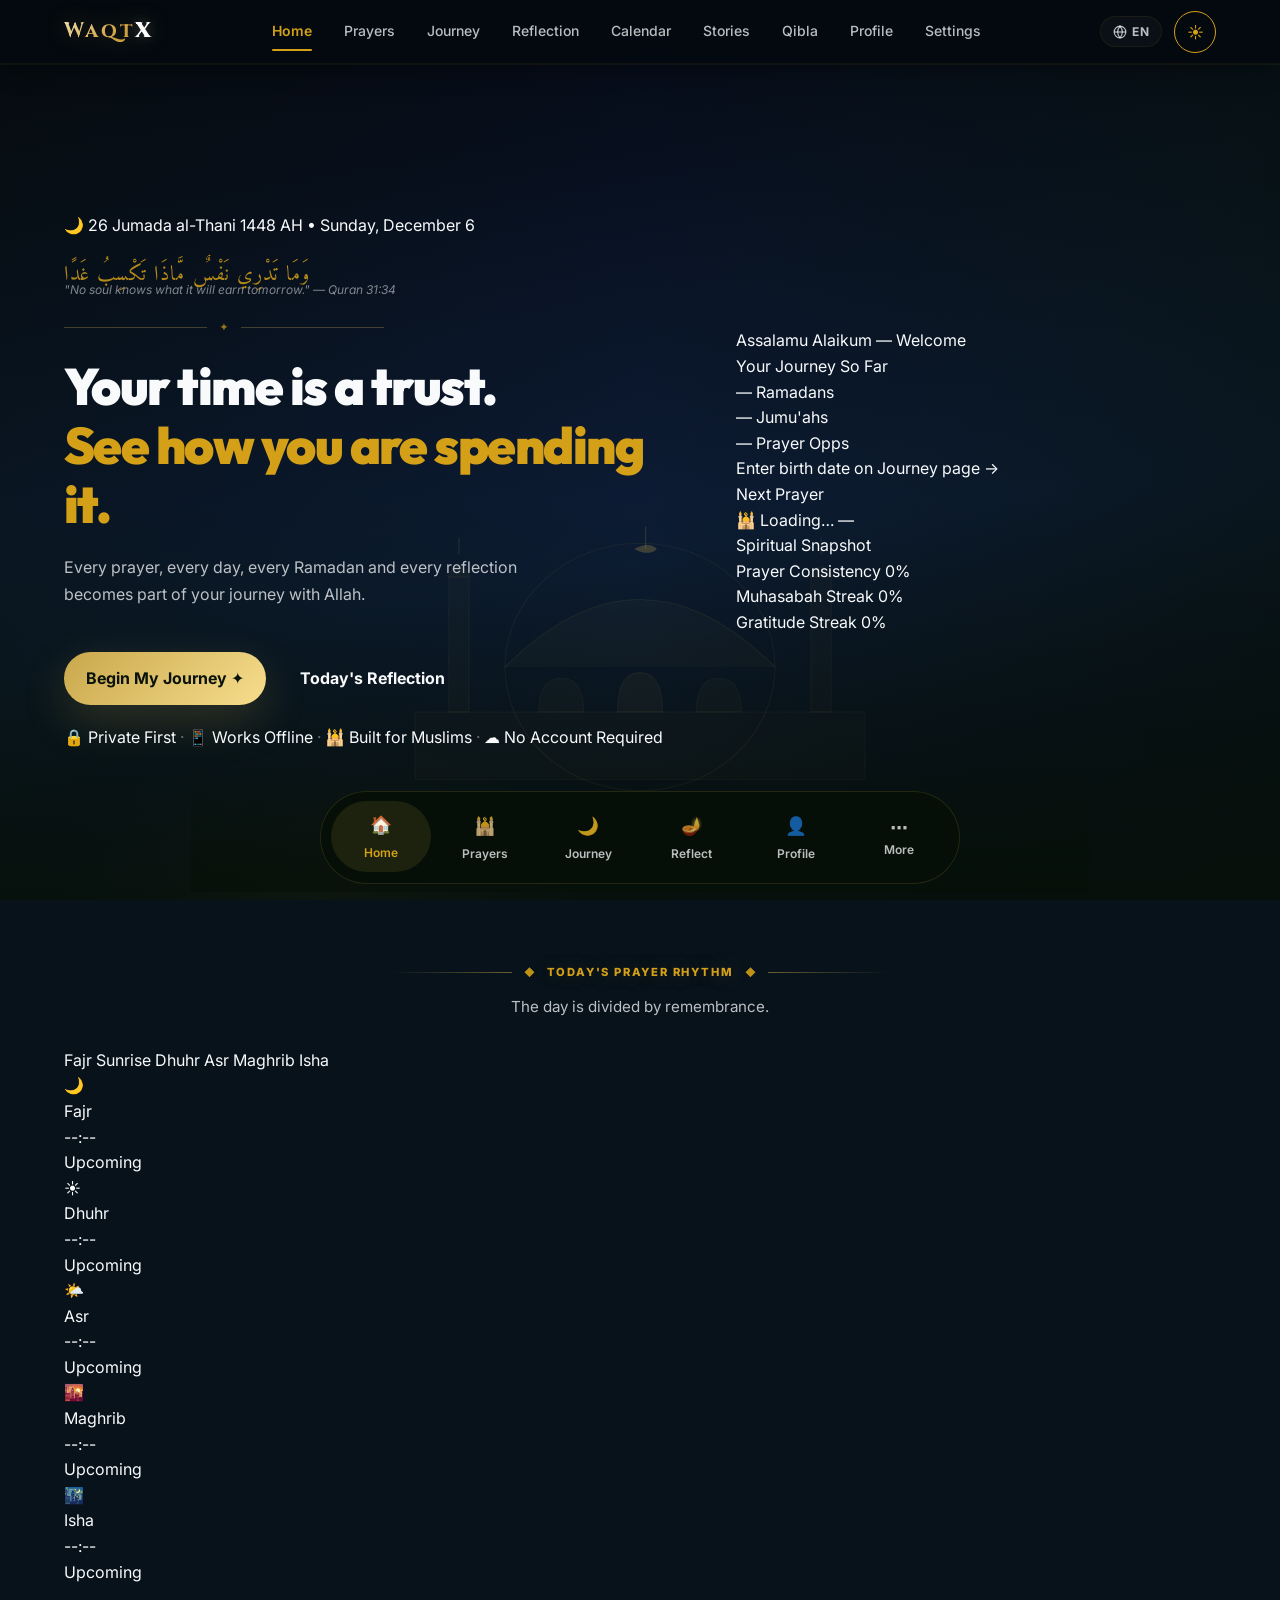
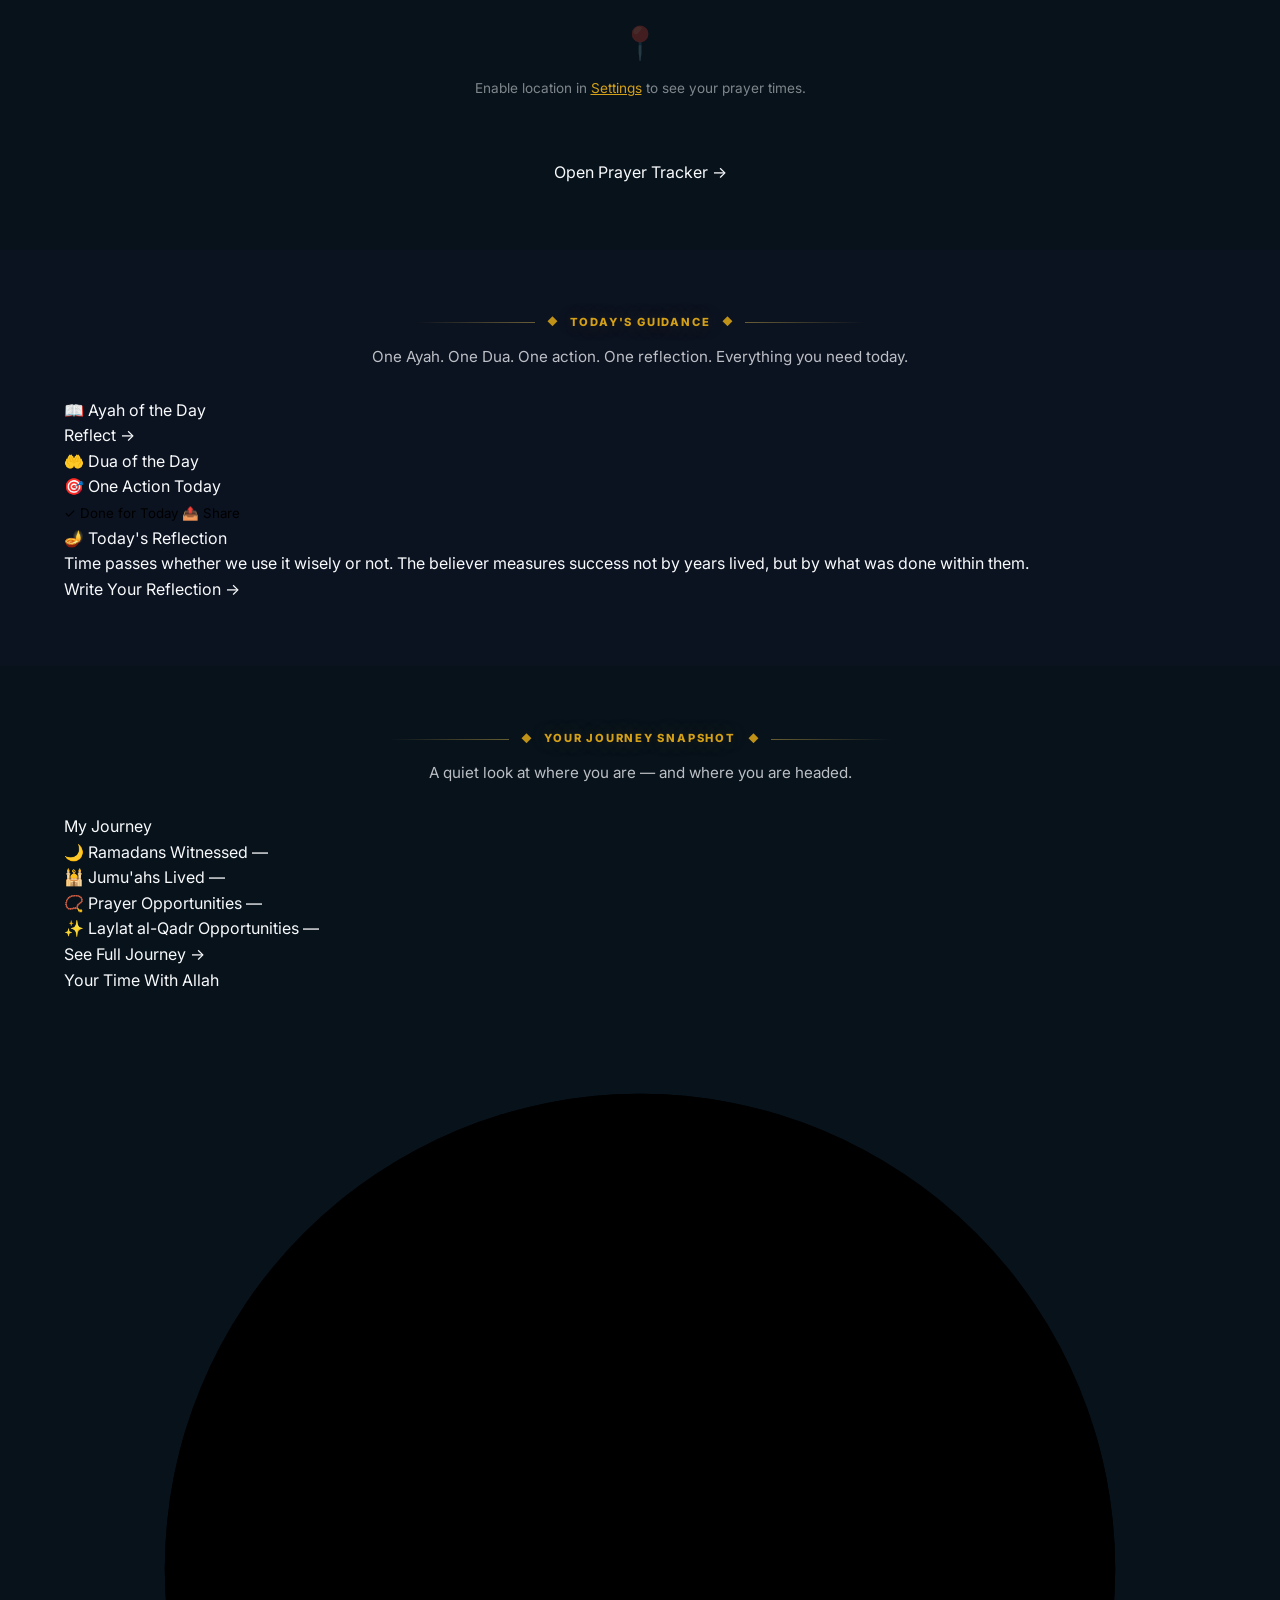
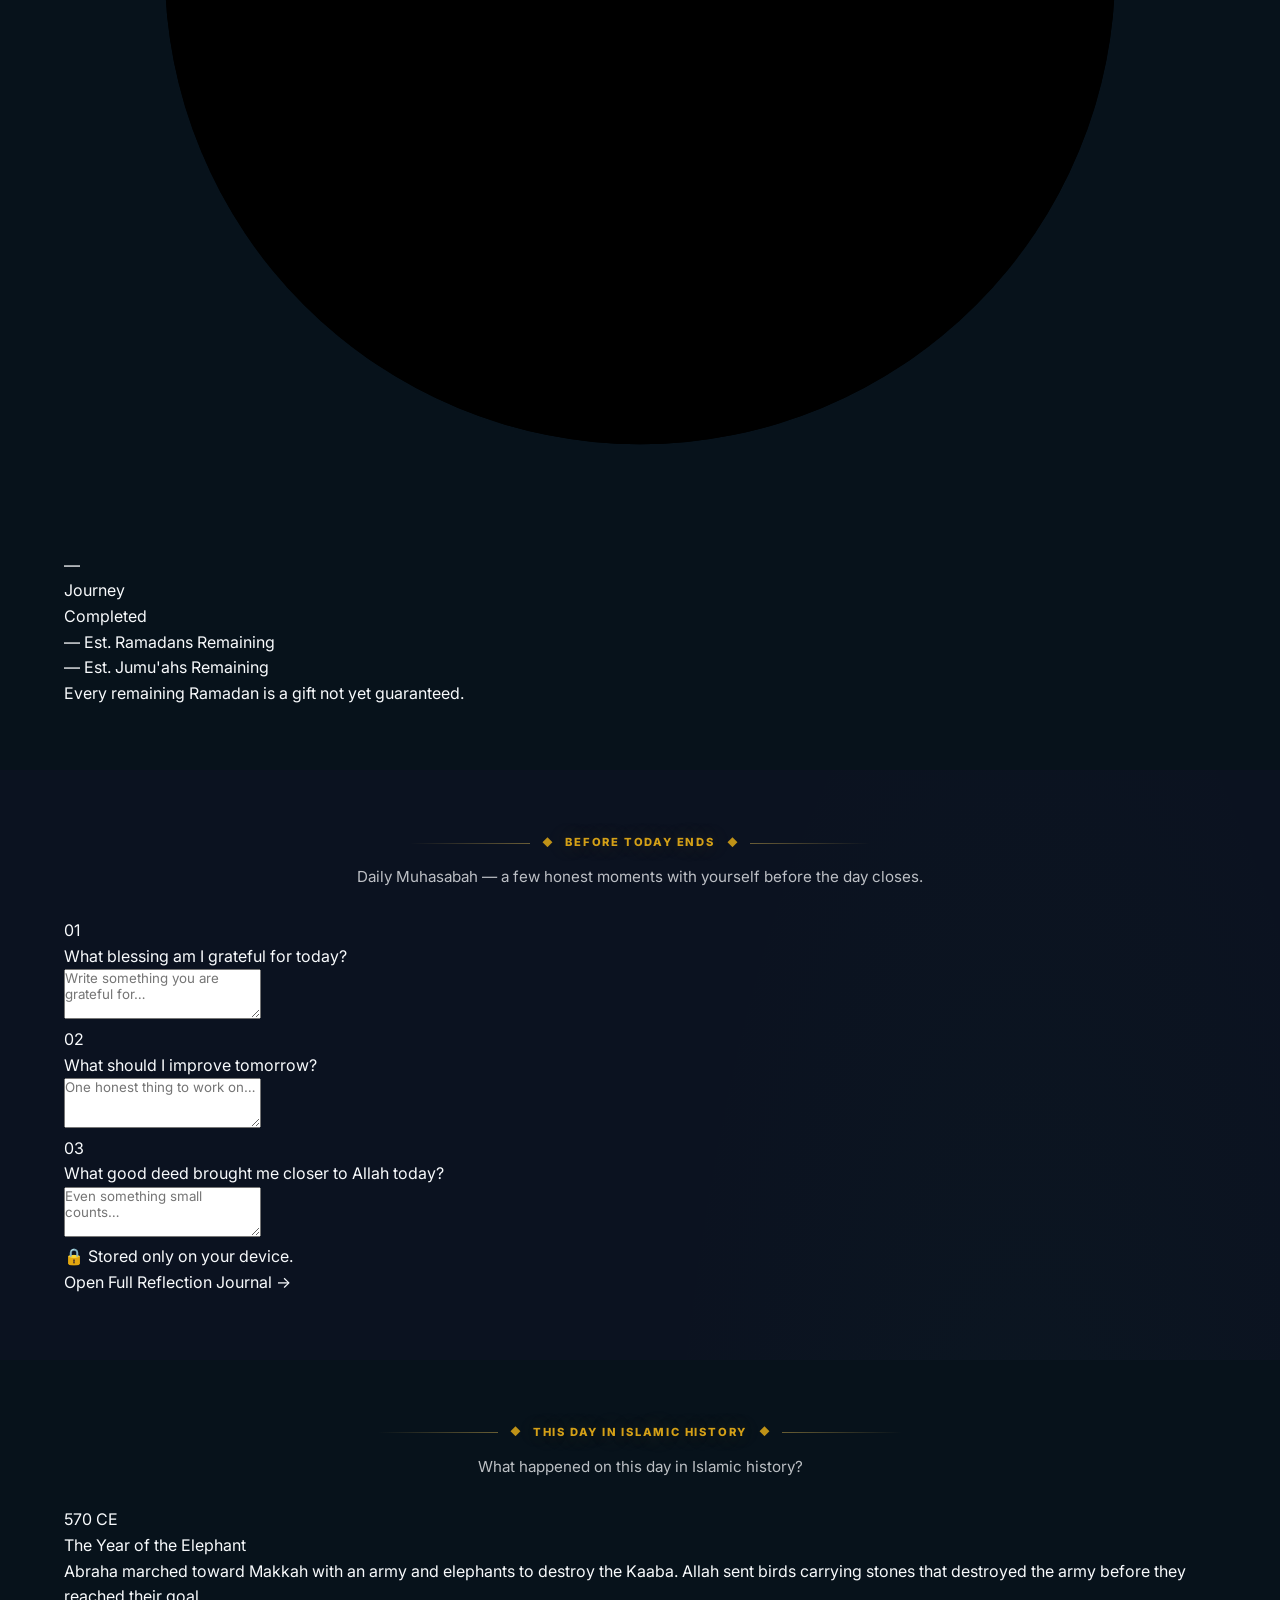
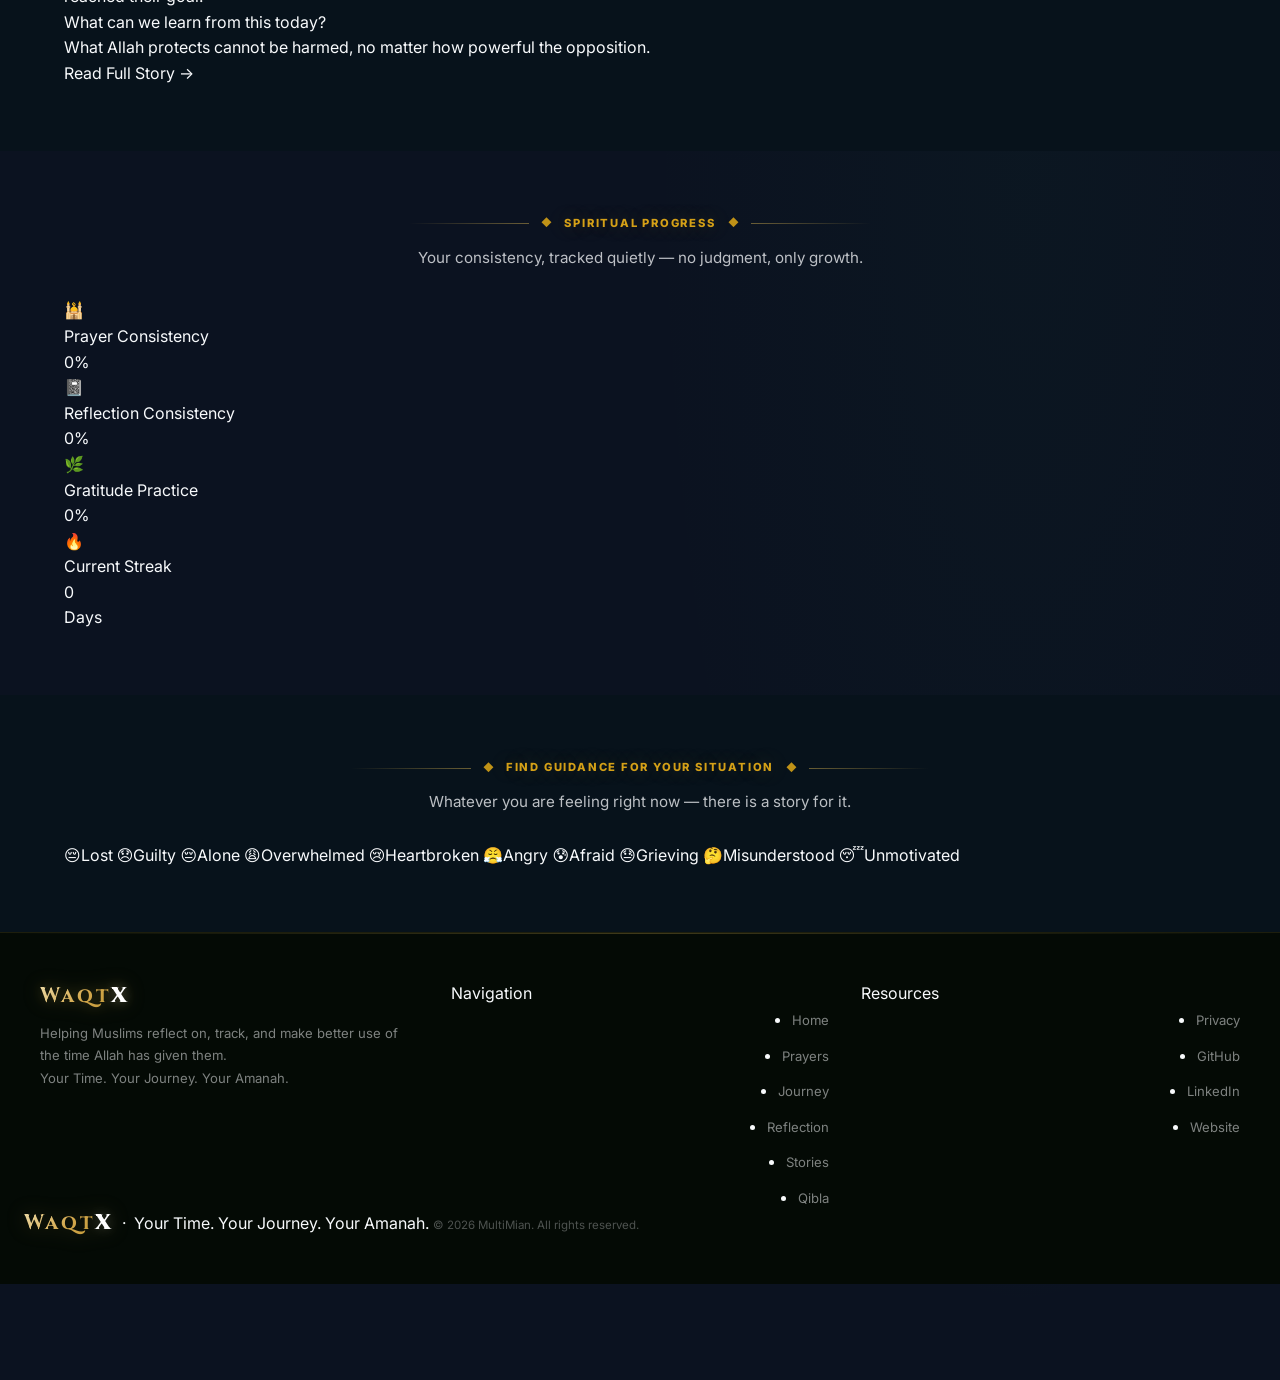
==== commit 87de968c: "v2: skeleton loading states + empty/error states CSS (style.css): - skeleton-val shimmer animation —" ====
--- a/index.html
+++ b/index.html
@@ -180,9 +180,9 @@
       <!-- Date badge -->
       <div class="hero-date-badge" id="hero-date-badge">
         <span class="hdb-moon">🌙</span>
-        <span class="hdb-hijri" id="hero-hijri-date">Loading…</span>
+        <span class="hdb-hijri" id="hero-hijri-date" class="skeleton-val skeleton-xl">Loading…</span>
         <span class="hdb-sep">•</span>
-        <span class="hdb-greg"  id="hero-greg-date">Loading…</span>
+        <span class="hdb-greg"  id="hero-greg-date" class="skeleton-val skeleton-xl">Loading…</span>
       </div>
 
       <!-- Quran verse -->
@@ -239,17 +239,17 @@
           <div class="hdc-age-label">Your Journey So Far</div>
           <div class="hdc-age-stats" id="hdc-age-stats">
             <div class="hdc-age-item">
-              <span class="hdc-age-val" id="hdc-ramadans">—</span>
+              <span class="hdc-age-val" id="hdc-ramadans" class="skeleton-val skeleton-num">—</span>
               <span class="hdc-age-key">Ramadans</span>
             </div>
             <div class="hdc-age-divider"></div>
             <div class="hdc-age-item">
-              <span class="hdc-age-val" id="hdc-jumuahs">—</span>
+              <span class="hdc-age-val" id="hdc-jumuahs" class="skeleton-val skeleton-num">—</span>
               <span class="hdc-age-key">Jumu'ahs</span>
             </div>
             <div class="hdc-age-divider"></div>
             <div class="hdc-age-item">
-              <span class="hdc-age-val" id="hdc-prayers">—</span>
+              <span class="hdc-age-val" id="hdc-prayers" class="skeleton-val skeleton-num">—</span>
               <span class="hdc-age-key">Prayer Opps</span>
             </div>
           </div>
@@ -265,8 +265,8 @@
           <div class="hdc-next-label">Next Prayer</div>
           <div class="hdc-next-row">
             <span class="hdc-next-icon" id="hdc-prayer-icon">🕌</span>
-            <span class="hdc-next-name" id="hdc-prayer-name">Loading…</span>
-            <span class="hdc-next-countdown" id="hdc-prayer-countdown">—</span>
+            <span class="hdc-next-name" id="hdc-prayer-name" class="skeleton-val skeleton-lg">Loading…</span>
+            <span class="hdc-next-countdown" id="hdc-prayer-countdown" class="skeleton-val skeleton-md">—</span>
           </div>
         </div>
 
@@ -277,17 +277,17 @@
           <div class="hdc-snapshot-label">Spiritual Snapshot</div>
           <div class="hdc-snapshot-row">
             <span class="hdc-snap-key">Prayer Consistency</span>
-            <span class="hdc-snap-val" id="hdc-prayer-consistency">—</span>
+            <span class="hdc-snap-val" id="hdc-prayer-consistency" class="skeleton-val skeleton-sm">—</span>
           </div>
           <div class="hdc-bar-wrap"><div class="hdc-bar" id="hdc-bar-prayer"></div></div>
           <div class="hdc-snapshot-row">
             <span class="hdc-snap-key">Muhasabah Streak</span>
-            <span class="hdc-snap-val" id="hdc-muhasabah-streak">—</span>
+            <span class="hdc-snap-val" id="hdc-muhasabah-streak" class="skeleton-val skeleton-sm">—</span>
           </div>
           <div class="hdc-bar-wrap"><div class="hdc-bar hdc-bar-teal" id="hdc-bar-muhasabah"></div></div>
           <div class="hdc-snapshot-row">
             <span class="hdc-snap-key">Gratitude Streak</span>
-            <span class="hdc-snap-val" id="hdc-gratitude-streak">—</span>
+            <span class="hdc-snap-val" id="hdc-gratitude-streak" class="skeleton-val skeleton-sm">—</span>
           </div>
           <div class="hdc-bar-wrap"><div class="hdc-bar hdc-bar-green" id="hdc-bar-gratitude"></div></div>
         </div>
@@ -344,31 +344,31 @@
       <div class="hps-card">
         <div class="hps-icon">🌙</div>
         <div class="hps-name">Fajr</div>
-        <div class="hps-time" id="hps-time-Fajr">—</div>
+        <div class="hps-time" id="hps-time-Fajr" class="skeleton-val skeleton-md">—</div>
         <div class="hps-badge hps-upcoming" id="hps-badge-Fajr">Upcoming</div>
       </div>
       <div class="hps-card">
         <div class="hps-icon">☀️</div>
         <div class="hps-name">Dhuhr</div>
-        <div class="hps-time" id="hps-time-Dhuhr">—</div>
+        <div class="hps-time" id="hps-time-Dhuhr" class="skeleton-val skeleton-md">—</div>
         <div class="hps-badge hps-upcoming" id="hps-badge-Dhuhr">Upcoming</div>
       </div>
       <div class="hps-card">
         <div class="hps-icon">🌤️</div>
         <div class="hps-name">Asr</div>
-        <div class="hps-time" id="hps-time-Asr">—</div>
+        <div class="hps-time" id="hps-time-Asr" class="skeleton-val skeleton-md">—</div>
         <div class="hps-badge hps-upcoming" id="hps-badge-Asr">Upcoming</div>
       </div>
       <div class="hps-card">
         <div class="hps-icon">🌇</div>
         <div class="hps-name">Maghrib</div>
-        <div class="hps-time" id="hps-time-Maghrib">—</div>
+        <div class="hps-time" id="hps-time-Maghrib" class="skeleton-val skeleton-md">—</div>
         <div class="hps-badge hps-upcoming" id="hps-badge-Maghrib">Upcoming</div>
       </div>
       <div class="hps-card">
         <div class="hps-icon">🌃</div>
         <div class="hps-name">Isha</div>
-        <div class="hps-time" id="hps-time-Isha">—</div>
+        <div class="hps-time" id="hps-time-Isha" class="skeleton-val skeleton-md">—</div>
         <div class="hps-badge hps-upcoming" id="hps-badge-Isha">Upcoming</div>
       </div>
     </div>
@@ -378,8 +378,8 @@
       <div class="hnp-label">Next Prayer</div>
       <div class="hnp-row">
         <span class="hnp-icon" id="hnp-icon">🕌</span>
-        <span class="hnp-name" id="hnp-name">Loading…</span>
-        <span class="hnp-countdown" id="hnp-countdown">—</span>
+        <span class="hnp-name" id="hnp-name" class="skeleton-val skeleton-lg">Loading…</span>
+        <span class="hnp-countdown" id="hnp-countdown" class="skeleton-val skeleton-md">—</span>
       </div>
     </div>
 
@@ -474,22 +474,22 @@
           <div class="jsn-counter">
             <span class="jsn-icon">🌙</span>
             <span class="jsn-label">Ramadans Witnessed</span>
-            <span class="jsn-val" id="hov-ramadans">—</span>
+            <span class="jsn-val" id="hov-ramadans" class="skeleton-val skeleton-num">—</span>
           </div>
           <div class="jsn-counter">
             <span class="jsn-icon">🕌</span>
             <span class="jsn-label">Jumu'ahs Lived</span>
-            <span class="jsn-val" id="hov-jumuahs">—</span>
+            <span class="jsn-val" id="hov-jumuahs" class="skeleton-val skeleton-num">—</span>
           </div>
           <div class="jsn-counter">
             <span class="jsn-icon">📿</span>
             <span class="jsn-label">Prayer Opportunities</span>
-            <span class="jsn-val" id="hov-prayer-opps">—</span>
+            <span class="jsn-val" id="hov-prayer-opps" class="skeleton-val skeleton-num">—</span>
           </div>
           <div class="jsn-counter">
             <span class="jsn-icon">✨</span>
             <span class="jsn-label">Laylat al-Qadr Opportunities</span>
-            <span class="jsn-val" id="hov-laylatul">—</span>
+            <span class="jsn-val" id="hov-laylatul" class="skeleton-val skeleton-num">—</span>
           </div>
         </div>
         <a href="journey.html" class="jsn-cta-link">See Full Journey →</a>
@@ -507,17 +507,17 @@
               stroke-dashoffset="414.69"/>
           </svg>
           <div class="jsn-ring-inner">
-            <div class="jsn-ring-pct" id="jsn-ring-pct">—</div>
+            <div class="jsn-ring-pct" id="jsn-ring-pct" class="skeleton-val skeleton-sm">—</div>
             <div class="jsn-ring-label">Journey<br>Completed</div>
           </div>
         </div>
         <div class="jsn-remaining-stats">
           <div class="jsn-rem-item">
-            <span class="jsn-rem-val" id="jsn-rem-ramadans">—</span>
+            <span class="jsn-rem-val" id="jsn-rem-ramadans" class="skeleton-val skeleton-num">—</span>
             <span class="jsn-rem-key">Est. Ramadans Remaining</span>
           </div>
           <div class="jsn-rem-item">
-            <span class="jsn-rem-val" id="jsn-rem-jumuahs">—</span>
+            <span class="jsn-rem-val" id="jsn-rem-jumuahs" class="skeleton-val skeleton-num">—</span>
             <span class="jsn-rem-key">Est. Jumu'ahs Remaining</span>
           </div>
         </div>
@@ -618,7 +618,7 @@
       <div class="sp-card">
         <div class="sp-icon">🕌</div>
         <div class="sp-label">Prayer Consistency</div>
-        <div class="sp-value" id="sp-prayer-pct">—</div>
+        <div class="sp-value" id="sp-prayer-pct" class="skeleton-val skeleton-sm">—</div>
         <div class="sp-bar-wrap">
           <div class="sp-bar-fill sp-bar-gold" id="sp-bar-prayer"></div>
         </div>
@@ -626,7 +626,7 @@
       <div class="sp-card">
         <div class="sp-icon">📓</div>
         <div class="sp-label">Reflection Consistency</div>
-        <div class="sp-value" id="sp-reflect-pct">—</div>
+        <div class="sp-value" id="sp-reflect-pct" class="skeleton-val skeleton-sm">—</div>
         <div class="sp-bar-wrap">
           <div class="sp-bar-fill sp-bar-teal" id="sp-bar-reflect"></div>
         </div>
@@ -634,7 +634,7 @@
       <div class="sp-card">
         <div class="sp-icon">🌿</div>
         <div class="sp-label">Gratitude Practice</div>
-        <div class="sp-value" id="sp-gratitude-pct">—</div>
+        <div class="sp-value" id="sp-gratitude-pct" class="skeleton-val skeleton-sm">—</div>
         <div class="sp-bar-wrap">
           <div class="sp-bar-fill sp-bar-green" id="sp-bar-gratitude"></div>
         </div>
@@ -642,7 +642,7 @@
       <div class="sp-card sp-card-streak">
         <div class="sp-icon">🔥</div>
         <div class="sp-label">Current Streak</div>
-        <div class="sp-streak-val" id="sp-streak-val">—</div>
+        <div class="sp-streak-val" id="sp-streak-val" class="skeleton-val skeleton-num">—</div>
         <div class="sp-streak-unit">Days</div>
       </div>
     </div>
--- a/style.css
+++ b/style.css
@@ -78,6 +78,106 @@
 /* ── 3. Utility ── */
 .hidden { display: none !important; }
 
+/* ── Skeleton loading system ──
+   Elements start with class="skeleton-val" — JS removes it when data lands.
+   CSS makes them look like shimmer placeholders until then.
+   ─────────────────────────────────────────────────────── */
+@keyframes shimmer {
+  0%   { background-position: -400px 0; }
+  100% { background-position:  400px 0; }
+}
+.skeleton,
+.skeleton-val {
+  display: inline-block;
+  background: linear-gradient(
+    90deg,
+    rgba(255,255,255,0.04) 25%,
+    rgba(255,255,255,0.09) 50%,
+    rgba(255,255,255,0.04) 75%
+  );
+  background-size: 400px 100%;
+  animation: shimmer 1.4s ease-in-out infinite;
+  border-radius: 6px;
+  color: transparent !important;
+  min-height: 1em;
+  min-width: 4ch;
+  pointer-events: none;
+  user-select: none;
+}
+/* Size variants */
+.skeleton-sm  { min-width: 3ch;  height: 0.85em; }
+.skeleton-md  { min-width: 6ch;  height: 1em;    }
+.skeleton-lg  { min-width: 10ch; height: 1.1em;  }
+.skeleton-xl  { min-width: 14ch; height: 1.1em;  }
+.skeleton-num { min-width: 2ch;  height: 1.3em;  border-radius: 4px; }
+.skeleton-bar { height: 6px; width: 100%; border-radius: 999px; display: block; }
+
+/* ── Empty / no-data state ── */
+.empty-state {
+  display: flex;
+  flex-direction: column;
+  align-items: center;
+  justify-content: center;
+  gap: 10px;
+  padding: 32px 16px;
+  color: var(--text3);
+  font-size: 0.85rem;
+  text-align: center;
+  line-height: 1.6;
+}
+.empty-state-icon { font-size: 2rem; opacity: 0.5; }
+.empty-state a    { color: var(--gold); text-decoration: underline; }
+
+/* ── API error state ── */
+.error-state {
+  display: flex;
+  align-items: center;
+  gap: 10px;
+  padding: 14px 18px;
+  background: rgba(239,68,68,0.07);
+  border: 1px solid rgba(239,68,68,0.2);
+  border-radius: var(--radius);
+  color: #fca5a5;
+  font-size: 0.82rem;
+}
+.error-state-icon { font-size: 1.1rem; flex-shrink: 0; }
+.skeleton {
+  display: inline-block;
+  background: linear-gradient(
+    90deg,
+    rgba(255,255,255,0.04) 25%,
+    rgba(255,255,255,0.09) 50%,
+    rgba(255,255,255,0.04) 75%
+  );
+  background-size: 400px 100%;
+  animation: shimmer 1.4s ease-in-out infinite;
+  border-radius: 6px;
+  color: transparent !important;
+  pointer-events: none;
+  user-select: none;
+  min-height: 1em;
+}
+.skeleton-text  { height: 0.9em; border-radius: 4px; }
+.skeleton-num   { height: 1.4em; border-radius: 6px; min-width: 2.5ch; }
+.skeleton-pill  { height: 1.6em; border-radius: 999px; min-width: 6ch; }
+.skeleton-bar   { height: 6px;   border-radius: 999px; width: 100%; }
+.skeleton-block { height: 80px;  border-radius: var(--radius); width: 100%; }
+
+/* Empty / no-data state */
+.empty-state {
+  display: flex;
+  flex-direction: column;
+  align-items: center;
+  justify-content: center;
+  gap: 10px;
+  padding: 32px 16px;
+  color: var(--text3);
+  font-size: 0.85rem;
+  text-align: center;
+}
+.empty-state-icon { font-size: 2rem; opacity: 0.5; }
+.empty-state a    { color: var(--gold); text-decoration: underline; }
+
 /* Headings use Outfit for a clean, modern look */
 h1,h2,h3,h4,h5,h6 { font-family: var(--font-heading); }
 
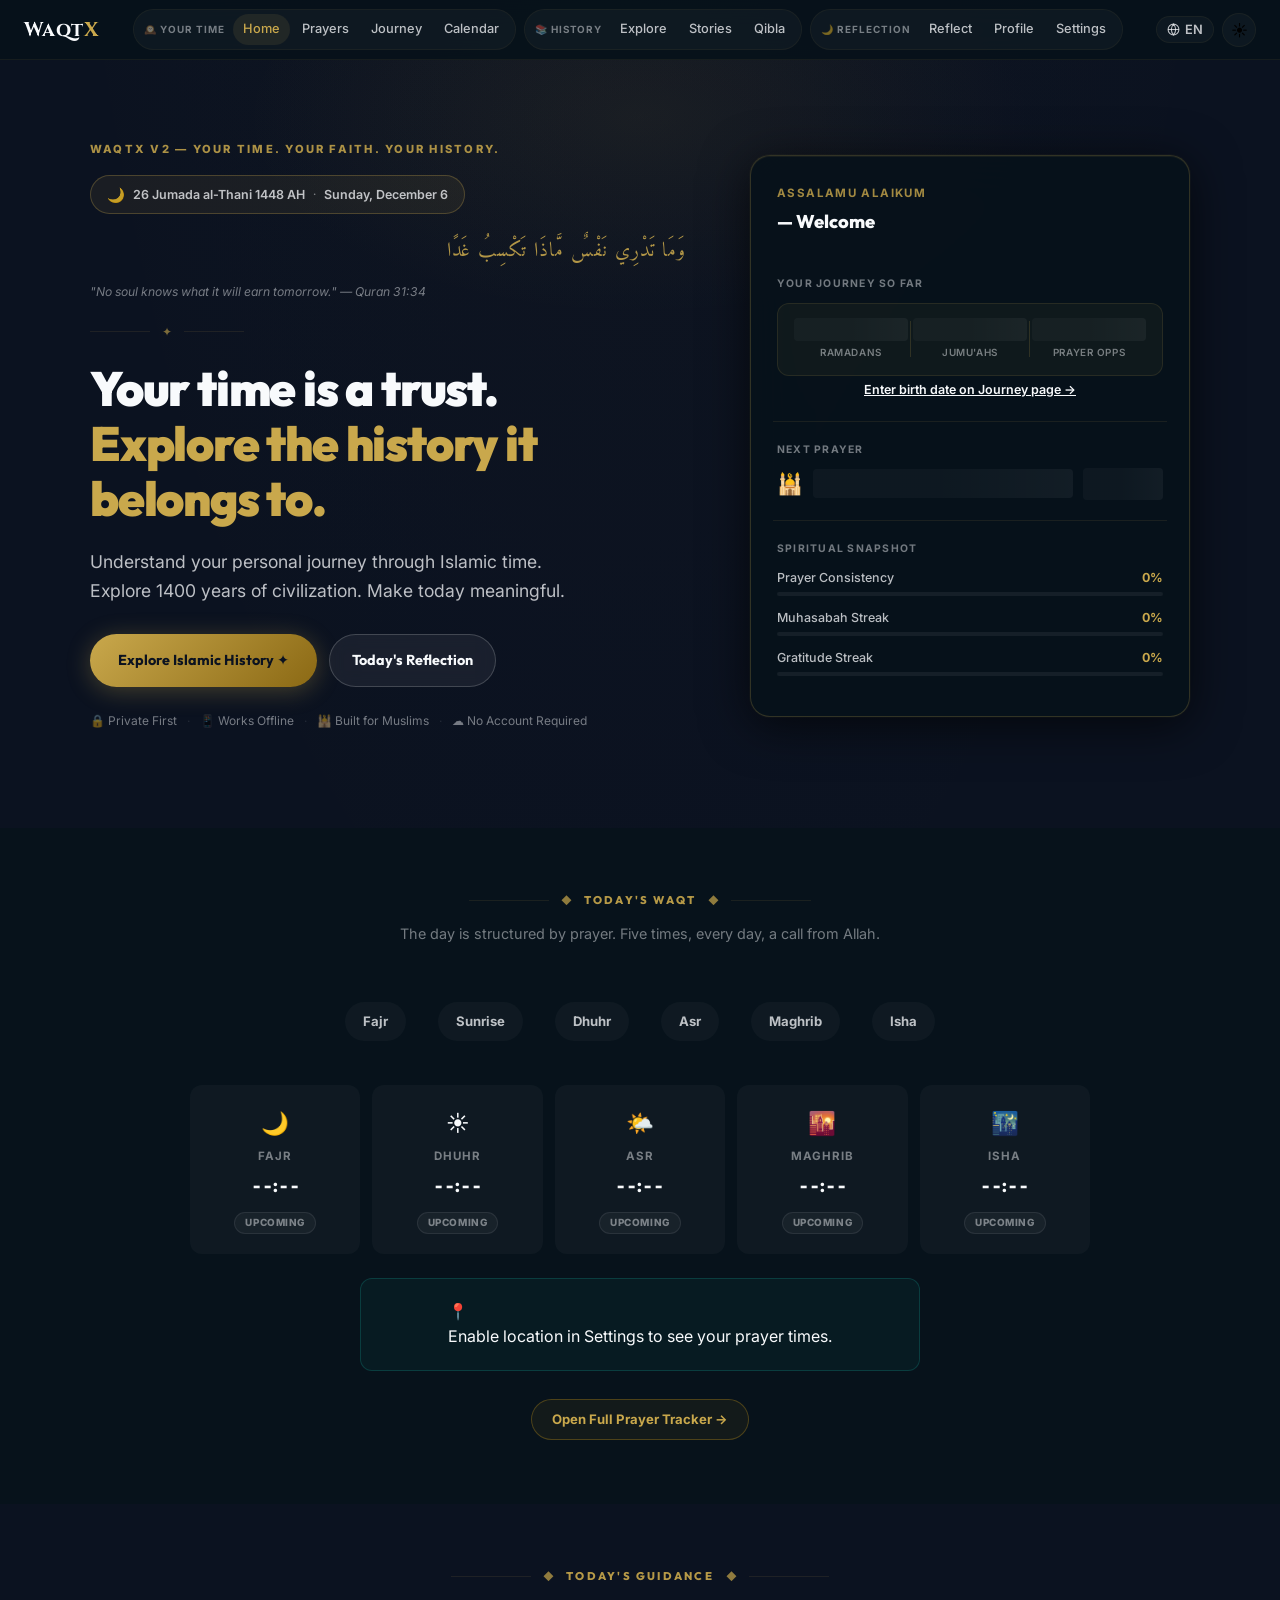
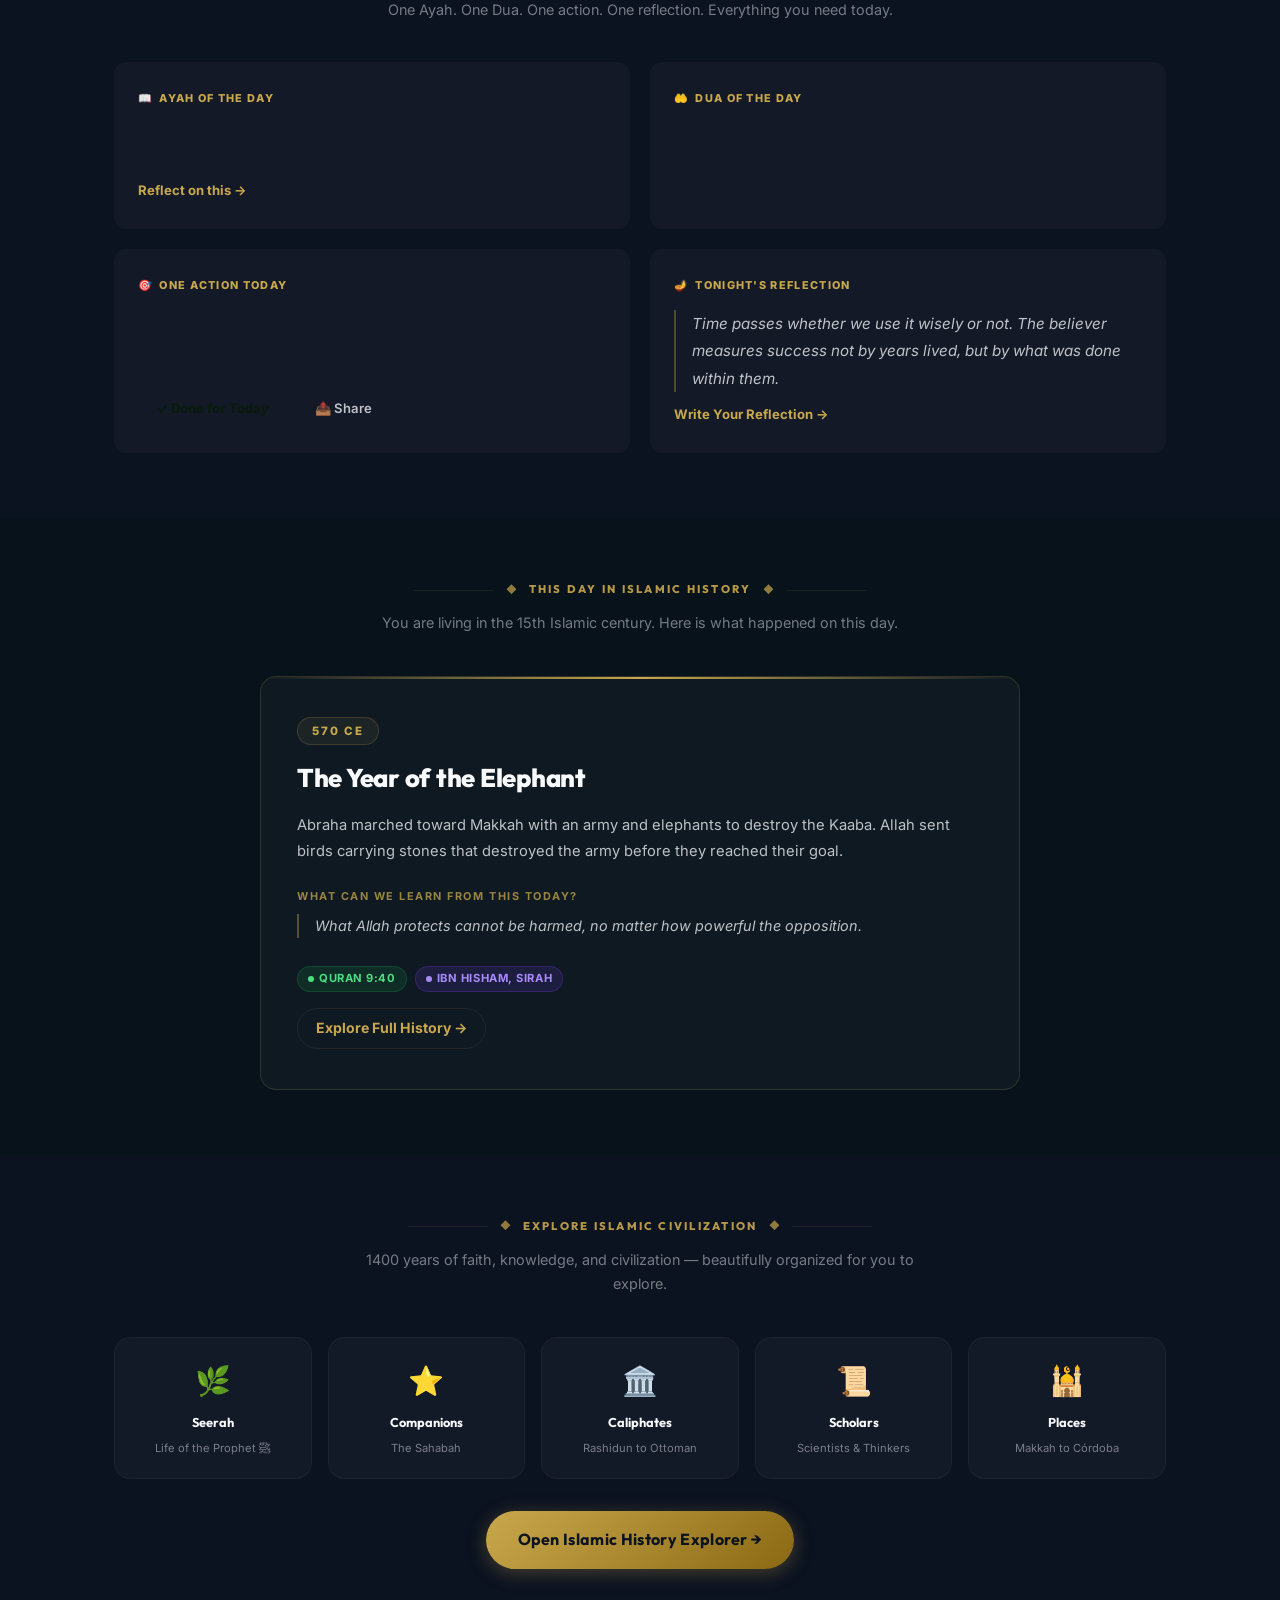
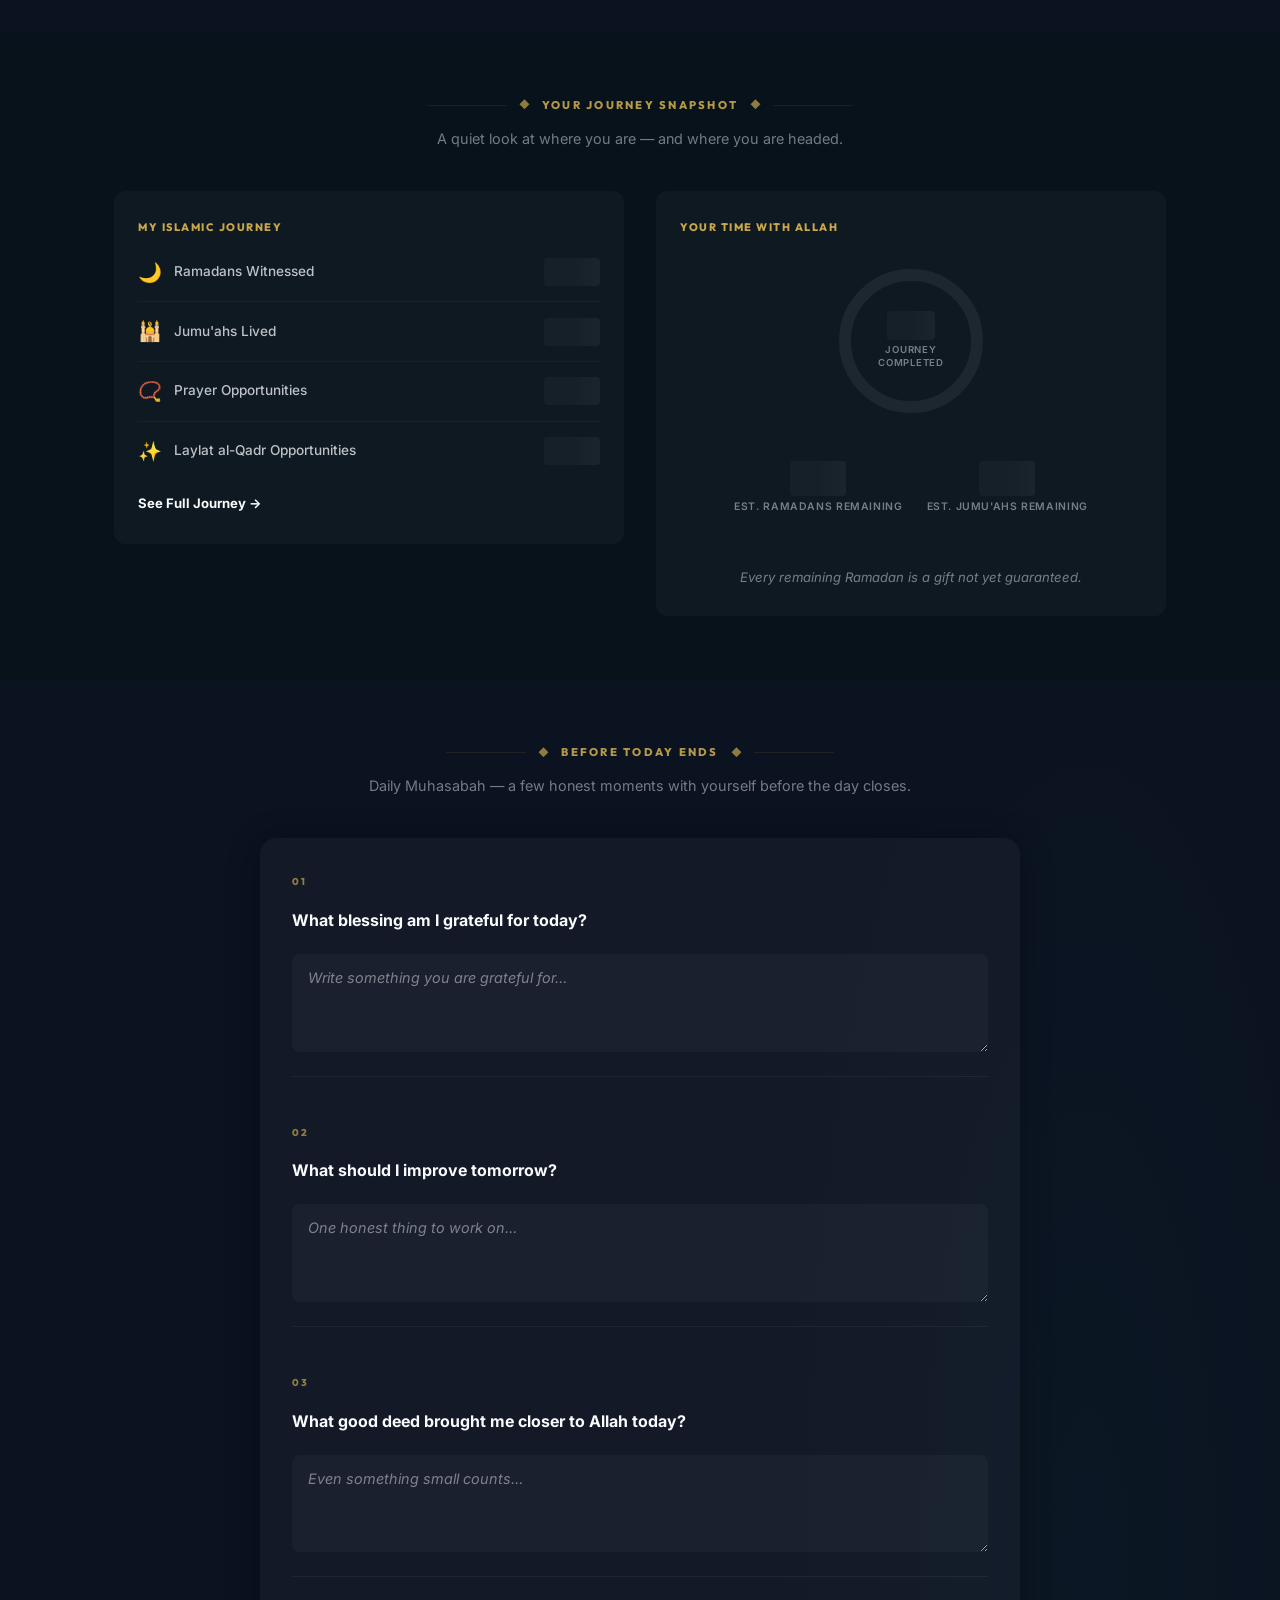
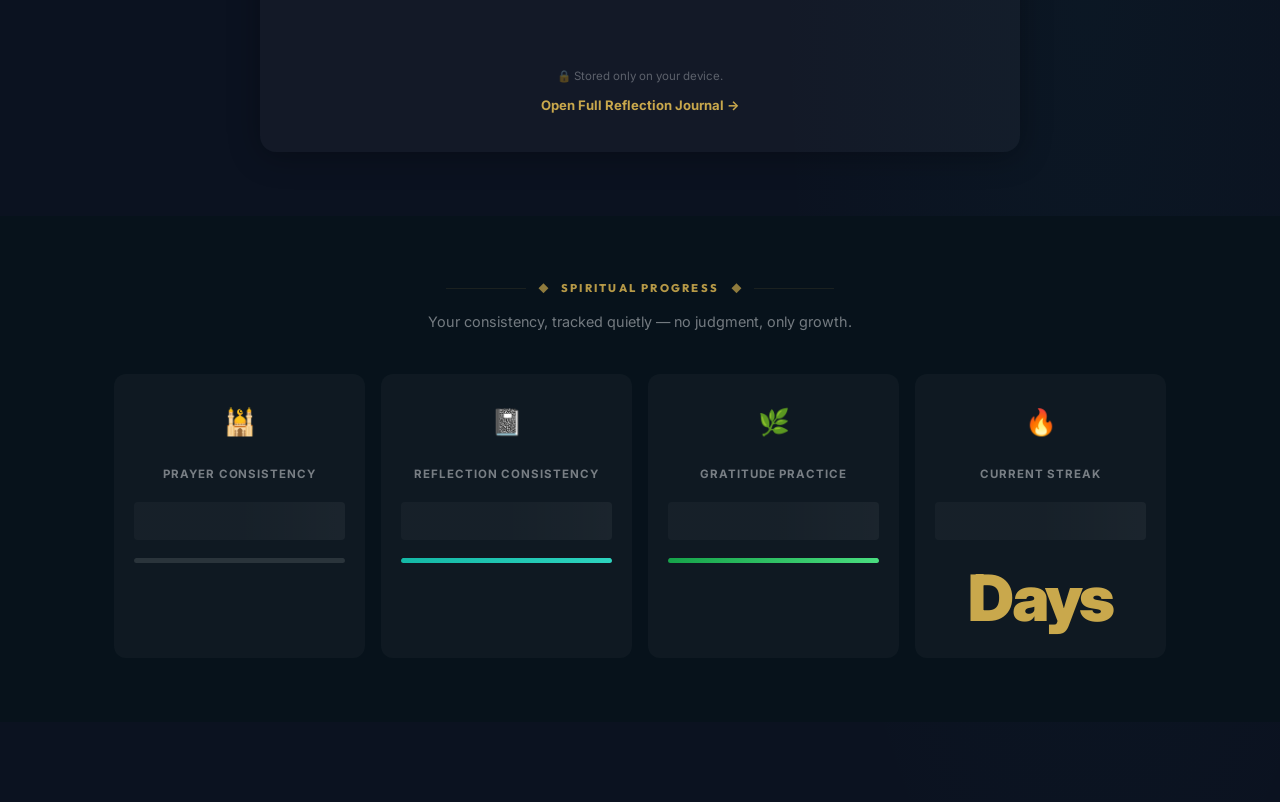
==== commit c09f9a60: "WaqtX V2 — Phase 1: Islamic History Explorer + Design System Rebuild - New 3-pillar navigation: Your" ====
--- a/index.html
+++ b/index.html
@@ -3,218 +3,184 @@
 <head>
   <meta charset="UTF-8"/>
   <meta name="viewport" content="width=device-width,initial-scale=1.0"/>
-  <title>WaqtX — Your Time is a Trust</title>
-  <meta name="description" content="Your time is a trust from Allah. See how you are spending it — prayer rhythm, daily guidance, and your personal Islamic journey dashboard."/>
+  <title>WaqtX — Your Time. Your Faith. Your History.</title>
+  <meta name="description" content="Explore Islamic history, understand your journey through time, and make today meaningful. A beautiful Islamic knowledge and reflection experience."/>
   <meta name="theme-color" content="#0B1220"/>
   <meta property="og:type" content="website"/>
-  <meta property="og:title" content="WaqtX — See Your Journey Through Time"/>
-  <meta property="og:description" content="An Islamic reflection dashboard that helps you experience every day as part of your story, with ritual rhythm, daily meaning, and gentle focus."/>
+  <meta property="og:title" content="WaqtX — Your Time. Your Faith. Your History."/>
+  <meta property="og:description" content="An immersive Islamic knowledge and personal reflection experience. Explore 1400 years of Islamic civilization, track your prayer rhythm, and reflect daily."/>
   <meta property="og:url" content="https://mianhassam96.github.io/WaqtX/"/>
   <meta property="og:image" content="https://mianhassam96.github.io/WaqtX/og-image.svg"/>
   <meta property="og:image:width" content="1200"/>
   <meta property="og:image:height" content="630"/>
   <meta name="twitter:card" content="summary_large_image"/>
-  <meta name="twitter:title" content="WaqtX — See Your Journey Through Time"/>
-  <meta name="twitter:description" content="An Islamic reflection dashboard that helps you experience every day as part of your story, with ritual rhythm, daily meaning, and gentle focus."/>
+  <meta name="twitter:title" content="WaqtX — Your Time. Your Faith. Your History."/>
+  <meta name="twitter:description" content="Explore Islamic history, understand your journey through time, and make today meaningful."/>
   <meta name="twitter:image" content="https://mianhassam96.github.io/WaqtX/og-image.svg"/>
   <link rel="icon" type="image/svg+xml" href="favicon.svg"/>
   <link rel="manifest" href="manifest.json"/>
   <link rel="preconnect" href="https://fonts.googleapis.com"/>
   <link rel="preconnect" href="https://fonts.gstatic.com" crossorigin/>
-  <link href="https://fonts.googleapis.com/css2?family=Outfit:wght@300;400;600;700;800&family=Inter:wght@300;400;500;600;700;800;900&family=Amiri:wght@400;700&family=Cinzel:wght@400;600;700;900&display=swap" rel="stylesheet"/>
+  <link href="https://fonts.googleapis.com/css2?family=Outfit:wght@300;400;600;700;800;900&family=Inter:wght@300;400;500;600;700;800;900&family=Amiri:wght@400;700&family=Cinzel:wght@400;600;700;900&display=swap" rel="stylesheet"/>
   <link rel="stylesheet" href="style.css"/>
   <link rel="stylesheet" href="style-pages.css"/>
-  <!-- Inline theme flash-prevention -->
   <script>
     (function(){
       var s='dark';try{s=localStorage.getItem('waqtx_theme')||'dark';}catch(e){}
       if(s&&s!=='dark') document.documentElement.setAttribute('data-theme',s);
+      var fs=null;try{fs=localStorage.getItem('waqtx_fontsize');}catch(e){}
+      if(fs) document.documentElement.setAttribute('data-fontsize',fs);
+      var hc=false;try{hc=JSON.parse(localStorage.getItem('waqtx_contrast')||'false');}catch(e){}
+      if(hc) document.documentElement.setAttribute('data-contrast','high');
     })();
   </script>
 </head>
 <body>
 
-<!-- ═══════════════════════════════════════════
-     NAVBAR
-     ═══════════════════════════════════════════ -->
+<!-- ═══════════════════════════ NAV V2 ═══════════════════════════ -->
 <nav class="navbar" id="navbar">
   <div class="nav-inner">
-    <a href="index.html" class="nav-logo">
+    <a href="index.html" class="nav-logo" aria-label="WaqtX home">
       <span class="nav-logo-text">Waqt<span class="nav-logo-x">X</span></span>
     </a>
-    <div class="nav-links" id="nav-links">
-      <a href="index.html"      class="nav-link">Home</a>
-      <a href="prayers.html"    class="nav-link">Prayers</a>
-      <a href="journey.html"    class="nav-link">Journey</a>
-      <a href="reflection.html" class="nav-link">Reflection</a>
-      <a href="calendar.html"   class="nav-link">Calendar</a>
-      <a href="stories.html"    class="nav-link">Stories</a>
-      <a href="qibla.html"      class="nav-link">Qibla</a>
-      <a href="profile.html"    class="nav-link">Profile</a>
-      <a href="settings.html"   class="nav-link">Settings</a>
-    </div>
+
+    <!-- 3-pillar desktop nav -->
+    <div class="nav-pillars" id="nav-pillars" aria-label="Main navigation">
+      <!-- Pillar 1: Your Time -->
+      <div class="nav-pillar">
+        <span class="nav-pillar-label">🕰️ Your Time</span>
+        <a href="index.html"      class="nav-link active">Home</a>
+        <a href="prayers.html"    class="nav-link">Prayers</a>
+        <a href="journey.html"    class="nav-link">Journey</a>
+        <a href="calendar.html"   class="nav-link">Calendar</a>
+      </div>
+      <!-- Pillar 2: Islamic History -->
+      <div class="nav-pillar">
+        <span class="nav-pillar-label">📚 History</span>
+        <a href="explore.html"    class="nav-link">Explore</a>
+        <a href="stories.html"    class="nav-link">Stories</a>
+        <a href="qibla.html"      class="nav-link">Qibla</a>
+      </div>
+      <!-- Pillar 3: Reflection -->
+      <div class="nav-pillar">
+        <span class="nav-pillar-label">🌙 Reflection</span>
+        <a href="reflection.html" class="nav-link">Reflect</a>
+        <a href="profile.html"    class="nav-link">Profile</a>
+        <a href="settings.html"   class="nav-link">Settings</a>
+      </div>
+    </div>
+
+    <!-- Actions -->
     <div class="nav-actions">
-      <!-- Language switcher -->
       <div class="lang-switcher" id="lang-switcher">
-        <button class="lang-btn" id="lang-btn" aria-label="Change language" title="Change language">
-          <svg width="14" height="14" viewBox="0 0 24 24" fill="none" stroke="currentColor" stroke-width="2"><circle cx="12" cy="12" r="10"/><line x1="2" y1="12" x2="22" y2="12"/><path d="M12 2a15.3 15.3 0 014 10 15.3 15.3 0 01-4 10 15.3 15.3 0 01-4-10 15.3 15.3 0 014-10z"/></svg>
+        <button class="lang-btn" id="lang-btn" aria-label="Change language" aria-expanded="false">
+          <svg width="13" height="13" viewBox="0 0 24 24" fill="none" stroke="currentColor" stroke-width="2" aria-hidden="true"><circle cx="12" cy="12" r="10"/><line x1="2" y1="12" x2="22" y2="12"/><path d="M12 2a15.3 15.3 0 014 10 15.3 15.3 0 01-4 10 15.3 15.3 0 01-4-10 15.3 15.3 0 014-10z"/></svg>
           <span id="lang-current">EN</span>
         </button>
-        <div class="lang-dropdown hidden" id="lang-dropdown">
-          <button class="lang-option active" data-lang="en">🇬🇧 English</button>
-          <button class="lang-option" data-lang="ur">🇵🇰 اردو</button>
-          <button class="lang-option" data-lang="ar">🌙 العربية</button>
-          <button class="lang-option" data-lang="roman">🔤 Roman Urdu</button>
-        </div>
-      </div>
-      <button class="btn-install-app hidden" id="btn-install-app" aria-label="Install App">
-        <svg width="14" height="14" viewBox="0 0 24 24" fill="none" stroke="currentColor" stroke-width="2"><path d="M12 5v14M5 12l7 7 7-7"/><path d="M5 19h14"/></svg>
-        Install App
+        <div class="lang-dropdown hidden" id="lang-dropdown" role="menu">
+          <button class="lang-option active" data-lang="en" role="menuitem">🇬🇧 English</button>
+          <button class="lang-option" data-lang="ur" role="menuitem">🇵🇰 اردو</button>
+          <button class="lang-option" data-lang="ar" role="menuitem">🌙 العربية</button>
+          <button class="lang-option" data-lang="roman" role="menuitem">🔤 Roman Urdu</button>
+        </div>
+      </div>
+      <button class="btn-install-app hidden" id="btn-install-app" aria-label="Install WaqtX app">
+        <svg width="12" height="12" viewBox="0 0 24 24" fill="none" stroke="currentColor" stroke-width="2" aria-hidden="true"><path d="M12 5v14M5 12l7 7 7-7"/><path d="M5 19h14"/></svg>
+        Install
       </button>
       <div class="theme-wrapper">
-        <button class="btn-theme-toggle" id="btn-theme-toggle" aria-label="Theme selector" title="Theme selector">☀️</button>
-        <div class="theme-dropdown hidden" id="theme-dropdown" aria-hidden="true" role="menu" aria-label="Theme selector">
+        <button class="btn-theme-toggle" id="btn-theme-toggle" aria-label="Change theme" aria-expanded="false">☀️</button>
+        <div class="theme-dropdown hidden" id="theme-dropdown" role="menu" aria-label="Theme options">
           <button class="theme-option" data-theme="dark"    role="menuitem">Dark</button>
           <button class="theme-option" data-theme="light"   role="menuitem">Light</button>
           <button class="theme-option" data-theme="ramadan" role="menuitem">Ramadan</button>
           <button class="theme-option" data-theme="friday"  role="menuitem">Friday</button>
         </div>
       </div>
-      <button class="hamburger" id="hamburger" aria-label="Menu">
+      <button class="hamburger" id="hamburger" aria-label="Open menu" aria-expanded="false" aria-controls="nav-drawer">
         <span></span><span></span><span></span>
       </button>
     </div>
   </div>
 </nav>
 
-<div class="friday-banner hidden" id="friday-banner">
+<!-- Mobile nav drawer -->
+<div class="nav-drawer" id="nav-drawer" aria-hidden="true">
+  <div class="nav-drawer-section">
+    <div class="nav-drawer-label">🕰️ Your Time</div>
+    <div class="nav-drawer-links">
+      <a href="index.html"    class="nav-link active">Home</a>
+      <a href="prayers.html"  class="nav-link">Prayers</a>
+      <a href="journey.html"  class="nav-link">Journey</a>
+      <a href="calendar.html" class="nav-link">Calendar</a>
+    </div>
+  </div>
+  <div class="nav-drawer-section">
+    <div class="nav-drawer-label">📚 Islamic History</div>
+    <div class="nav-drawer-links">
+      <a href="explore.html"  class="nav-link">Explore</a>
+      <a href="stories.html"  class="nav-link">Stories</a>
+      <a href="qibla.html"    class="nav-link">Qibla</a>
+    </div>
+  </div>
+  <div class="nav-drawer-section">
+    <div class="nav-drawer-label">🌙 Reflection</div>
+    <div class="nav-drawer-links">
+      <a href="reflection.html" class="nav-link">Reflect</a>
+      <a href="profile.html"    class="nav-link">Profile</a>
+      <a href="settings.html"   class="nav-link">Settings</a>
+    </div>
+  </div>
+</div>
+
+<div class="friday-banner hidden" id="friday-banner" role="status">
   🌙 Jumu'ah Mubarak — May this Friday bring you peace and blessings.
 </div>
-
-<!-- Bottom Nav -->
-<div class="bottom-nav" id="bottom-nav" aria-label="Bottom navigation">
-  <a href="index.html"      class="bottom-nav-item"><span class="bottom-nav-icon">&#x1F3E0;</span><span>Home</span></a>
-  <a href="prayers.html"    class="bottom-nav-item"><span class="bottom-nav-icon">&#x1F54C;</span><span>Prayers</span></a>
-  <a href="journey.html"    class="bottom-nav-item"><span class="bottom-nav-icon">&#x1F319;</span><span>Journey</span></a>
-  <a href="reflection.html" class="bottom-nav-item"><span class="bottom-nav-icon">&#x1FA94;</span><span>Reflect</span></a>
-  <a href="profile.html"    class="bottom-nav-item"><span class="bottom-nav-icon">&#x1F464;</span><span>Profile</span></a>
-  <button class="bottom-nav-item bottom-nav-more" id="btn-bottom-more" aria-label="More pages" aria-expanded="false">
-    <span class="bottom-nav-icon">&#x22EF;</span><span>More</span>
-  </button>
-</div>
-
-<!-- More Menu (slide-up) -->
-<div class="bottom-more-menu hidden" id="bottom-more-menu" role="dialog" aria-label="More pages">
-  <div class="bmm-backdrop" id="bmm-backdrop"></div>
-  <div class="bmm-panel">
-    <div class="bmm-header">
-      <span class="bmm-title">More</span>
-      <button class="bmm-close" id="bmm-close" aria-label="Close">&#x2715;</button>
-    </div>
-    <div class="bmm-grid">
-      <a href="calendar.html" class="bmm-item"><span class="bmm-icon">&#x1F4C5;</span><span>Calendar</span></a>
-      <a href="stories.html"  class="bmm-item"><span class="bmm-icon">&#x1F4D6;</span><span>Stories</span></a>
-      <a href="qibla.html"    class="bmm-item"><span class="bmm-icon">&#x1F9ED;</span><span>Qibla</span></a>
-      <a href="settings.html" class="bmm-item"><span class="bmm-icon">&#x2699;&#xFE0F;</span><span>Settings</span></a>
-    </div>
-  </div>
-</div>
-
-<!-- More Menu (slide-up) -->
-<div class="bottom-more-menu hidden" id="bottom-more-menu" role="dialog" aria-label="More pages">
-  <div class="bmm-backdrop" id="bmm-backdrop"></div>
-  <div class="bmm-panel">
-    <div class="bmm-header">
-      <span class="bmm-title">More</span>
-      <button class="bmm-close" id="bmm-close" aria-label="Close">✕</button>
-    </div>
-    <div class="bmm-grid">
-      <a href="calendar.html"  class="bmm-item"><span class="bmm-icon">📅</span><span>Calendar</span></a>
-      <a href="stories.html"   class="bmm-item"><span class="bmm-icon">📖</span><span>Stories</span></a>
-      <a href="qibla.html"     class="bmm-item"><span class="bmm-icon">🧭</span><span>Qibla</span></a>
-      <a href="settings.html"  class="bmm-item"><span class="bmm-icon">⚙️</span><span>Settings</span></a>
-    </div>
-  </div>
-</div>
-
-
-<!-- ═══════════════════════════════════════════
-     SECTION 1 — HERO (90–100vh)
-     ═══════════════════════════════════════════ -->
+<span class="mode-badge ramadan-badge hidden" id="ramadan-badge" aria-live="polite">🌙 Ramadan</span>
+
+<!-- ═══════════════════════════ HERO ═══════════════════════════ -->
 <section class="hero" id="hero">
-  <!-- Atmospheric background -->
   <div class="hero-bg" aria-hidden="true">
-    <div class="hero-bg-img"></div>
-    <div class="hero-bg-mosque">
-      <svg viewBox="0 0 800 400" xmlns="http://www.w3.org/2000/svg" preserveAspectRatio="xMidYMax meet">
-        <ellipse cx="400" cy="200" rx="120" ry="110" fill="none" stroke="rgba(201,168,76,0.10)" stroke-width="1"/>
-        <path d="M280 200 Q400 80 520 200" fill="rgba(201,168,76,0.05)" stroke="rgba(201,168,76,0.12)" stroke-width="1"/>
-        <path d="M395 95 Q408 88 415 95 Q408 102 395 95Z" fill="rgba(201,168,76,0.38)"/>
-        <line x1="405" y1="95" x2="405" y2="75" stroke="rgba(201,168,76,0.28)" stroke-width="1"/>
-        <rect x="230" y="120" width="18" height="120" fill="rgba(201,168,76,0.04)" stroke="rgba(201,168,76,0.10)" stroke-width="1"/>
-        <path d="M228 120 Q239 100 250 120Z" fill="rgba(201,168,76,0.08)"/>
-        <line x1="239" y1="100" x2="239" y2="85" stroke="rgba(201,168,76,0.22)" stroke-width="1"/>
-        <rect x="552" y="120" width="18" height="120" fill="rgba(201,168,76,0.04)" stroke="rgba(201,168,76,0.10)" stroke-width="1"/>
-        <path d="M550 120 Q561 100 572 120Z" fill="rgba(201,168,76,0.08)"/>
-        <line x1="561" y1="100" x2="561" y2="85" stroke="rgba(201,168,76,0.22)" stroke-width="1"/>
-        <rect x="200" y="240" width="400" height="60" fill="rgba(201,168,76,0.03)" stroke="rgba(201,168,76,0.08)" stroke-width="1"/>
-        <path d="M310 240 Q310 210 330 210 Q350 210 350 240Z" fill="rgba(201,168,76,0.05)" stroke="rgba(201,168,76,0.08)" stroke-width="1"/>
-        <path d="M380 240 Q380 205 400 205 Q420 205 420 240Z" fill="rgba(201,168,76,0.07)" stroke="rgba(201,168,76,0.10)" stroke-width="1"/>
-        <path d="M450 240 Q450 210 470 210 Q490 210 490 240Z" fill="rgba(201,168,76,0.05)" stroke="rgba(201,168,76,0.08)" stroke-width="1"/>
-        <rect x="0" y="290" width="800" height="110" fill="url(#groundFade)"/>
-        <defs>
-          <linearGradient id="groundFade" x1="0" y1="0" x2="0" y2="1">
-            <stop offset="0%" stop-color="rgba(6,16,8,0)"/>
-            <stop offset="100%" stop-color="rgba(6,16,8,0.9)"/>
-          </linearGradient>
-        </defs>
-      </svg>
-    </div>
+    <div class="hero-bg-glow"></div>
     <div class="hero-bg-overlay"></div>
   </div>
 
   <div class="hero-inner">
-    <!-- LEFT — Content -->
+    <!-- LEFT -->
     <div class="hero-left">
-
-      <!-- Date badge -->
+      <div class="hero-pillar-label">WaqtX V2 — Your Time. Your Faith. Your History.</div>
+
       <div class="hero-date-badge" id="hero-date-badge">
         <span class="hdb-moon">🌙</span>
-        <span class="hdb-hijri" id="hero-hijri-date" class="skeleton-val skeleton-xl">Loading…</span>
-        <span class="hdb-sep">•</span>
-        <span class="hdb-greg"  id="hero-greg-date" class="skeleton-val skeleton-xl">Loading…</span>
-      </div>
-
-      <!-- Quran verse -->
+        <span id="hero-hijri-date" class="skeleton-val skeleton-xl">Loading…</span>
+        <span class="hdb-sep">·</span>
+        <span id="hero-greg-date" class="skeleton-val skeleton-lg">Loading…</span>
+      </div>
+
       <div class="hero-verse-block">
         <div class="hero-arabic">وَمَا تَدْرِي نَفْسٌ مَّاذَا تَكْسِبُ غَدًا</div>
         <div class="hero-arabic-trans">"No soul knows what it will earn tomorrow." — Quran 31:34</div>
       </div>
 
-      <!-- Divider -->
-      <div class="hero-divider">
+      <div class="hero-divider" aria-hidden="true">
         <span class="hero-divider-line"></span>
         <span class="hero-divider-icon">✦</span>
         <span class="hero-divider-line"></span>
       </div>
 
-      <!-- Headline -->
       <h1 class="hero-headline">
         Your time is a trust.
-        <span class="hero-headline-gold">See how you are spending it.</span>
+        <span class="hero-headline-gold">Explore the history it belongs to.</span>
       </h1>
 
-      <!-- Sub -->
-      <p class="hero-sub">Every prayer, every day, every Ramadan and every reflection becomes part of your journey with Allah.</p>
-
-      <!-- CTAs -->
+      <p class="hero-sub">Understand your personal journey through Islamic time. Explore 1400 years of civilization. Make today meaningful.</p>
+
       <div class="hero-actions">
-        <a href="journey.html" class="btn btn-hero">Begin My Journey ✦</a>
-        <a href="reflection.html" class="btn btn-hero-glass">Today's Reflection</a>
-      </div>
-
-      <!-- Trust strip -->
-      <div class="hero-trust-strip">
+        <a href="explore.html"    class="btn-hero">Explore Islamic History ✦</a>
+        <a href="reflection.html" class="btn-hero-glass">Today's Reflection</a>
+      </div>
+
+      <div class="hero-trust-strip" aria-label="App features">
         <span>🔒 Private First</span>
         <span class="trust-dot">·</span>
         <span>📱 Works Offline</span>
@@ -225,31 +191,29 @@
       </div>
     </div>
 
-    <!-- RIGHT — Personal Dashboard Card -->
-    <div class="hero-right">
+    <!-- RIGHT: dashboard card -->
+    <div class="hero-right" aria-label="Personal dashboard">
       <div class="hero-dashboard-card" id="hero-dashboard-card">
-        <!-- Greeting -->
         <div class="hdc-greeting">
           <span class="hdc-salam">Assalamu Alaikum</span>
           <span class="hdc-name" id="hdc-name">— Welcome</span>
         </div>
 
-        <!-- Age Journey (no raw number — Islamic counts) -->
         <div class="hdc-age-journey">
           <div class="hdc-age-label">Your Journey So Far</div>
           <div class="hdc-age-stats" id="hdc-age-stats">
             <div class="hdc-age-item">
-              <span class="hdc-age-val" id="hdc-ramadans" class="skeleton-val skeleton-num">—</span>
+              <span class="hdc-age-val skeleton-val skeleton-num" id="hdc-ramadans">—</span>
               <span class="hdc-age-key">Ramadans</span>
             </div>
-            <div class="hdc-age-divider"></div>
+            <div class="hdc-age-divider" aria-hidden="true"></div>
             <div class="hdc-age-item">
-              <span class="hdc-age-val" id="hdc-jumuahs" class="skeleton-val skeleton-num">—</span>
+              <span class="hdc-age-val skeleton-val skeleton-num" id="hdc-jumuahs">—</span>
               <span class="hdc-age-key">Jumu'ahs</span>
             </div>
-            <div class="hdc-age-divider"></div>
+            <div class="hdc-age-divider" aria-hidden="true"></div>
             <div class="hdc-age-item">
-              <span class="hdc-age-val" id="hdc-prayers" class="skeleton-val skeleton-num">—</span>
+              <span class="hdc-age-val skeleton-val skeleton-num" id="hdc-prayers">—</span>
               <span class="hdc-age-key">Prayer Opps</span>
             </div>
           </div>
@@ -258,179 +222,153 @@
           </div>
         </div>
 
-        <div class="hdc-divider"></div>
-
-        <!-- Next Prayer -->
+        <div class="hdc-divider" aria-hidden="true"></div>
+
         <div class="hdc-next-prayer" id="hdc-next-prayer-block">
           <div class="hdc-next-label">Next Prayer</div>
           <div class="hdc-next-row">
-            <span class="hdc-next-icon" id="hdc-prayer-icon">🕌</span>
-            <span class="hdc-next-name" id="hdc-prayer-name" class="skeleton-val skeleton-lg">Loading…</span>
-            <span class="hdc-next-countdown" id="hdc-prayer-countdown" class="skeleton-val skeleton-md">—</span>
-          </div>
-        </div>
-
-        <div class="hdc-divider"></div>
-
-        <!-- Spiritual Snapshot -->
+            <span class="hdc-next-icon" id="hdc-prayer-icon" aria-hidden="true">🕌</span>
+            <span class="hdc-next-name skeleton-val skeleton-lg" id="hdc-prayer-name">Loading…</span>
+            <span class="hdc-next-countdown skeleton-val skeleton-md" id="hdc-prayer-countdown">—</span>
+          </div>
+        </div>
+
+        <div class="hdc-divider" aria-hidden="true"></div>
+
         <div class="hdc-snapshot">
           <div class="hdc-snapshot-label">Spiritual Snapshot</div>
           <div class="hdc-snapshot-row">
             <span class="hdc-snap-key">Prayer Consistency</span>
-            <span class="hdc-snap-val" id="hdc-prayer-consistency" class="skeleton-val skeleton-sm">—</span>
-          </div>
-          <div class="hdc-bar-wrap"><div class="hdc-bar" id="hdc-bar-prayer"></div></div>
+            <span class="hdc-snap-val skeleton-val skeleton-sm" id="hdc-prayer-consistency">—</span>
+          </div>
+          <div class="hdc-bar-wrap" aria-hidden="true"><div class="hdc-bar" id="hdc-bar-prayer"></div></div>
           <div class="hdc-snapshot-row">
             <span class="hdc-snap-key">Muhasabah Streak</span>
-            <span class="hdc-snap-val" id="hdc-muhasabah-streak" class="skeleton-val skeleton-sm">—</span>
-          </div>
-          <div class="hdc-bar-wrap"><div class="hdc-bar hdc-bar-teal" id="hdc-bar-muhasabah"></div></div>
+            <span class="hdc-snap-val skeleton-val skeleton-sm" id="hdc-muhasabah-streak">—</span>
+          </div>
+          <div class="hdc-bar-wrap" aria-hidden="true"><div class="hdc-bar hdc-bar-teal" id="hdc-bar-muhasabah"></div></div>
           <div class="hdc-snapshot-row">
             <span class="hdc-snap-key">Gratitude Streak</span>
-            <span class="hdc-snap-val" id="hdc-gratitude-streak" class="skeleton-val skeleton-sm">—</span>
-          </div>
-          <div class="hdc-bar-wrap"><div class="hdc-bar hdc-bar-green" id="hdc-bar-gratitude"></div></div>
-        </div>
-      </div>
-    </div>
-  </div>
-</section>
-
-<!-- Loading overlay (legacy support) -->
-<div class="loading-overlay hidden" id="loading-overlay" aria-live="polite">
-  <div class="loading-inner">
-    <div class="loading-crescent">☽</div>
-    <div class="loading-text" id="loading-text">Analyzing your time…</div>
-    <div class="loading-bar"><div class="loading-bar-fill" id="loading-bar-fill"></div></div>
-  </div>
-</div>
-
-
-
-
-<!-- ═══════════════════════════════════════════
-     SECTION 2 — PRAYER RHYTHM
-     ═══════════════════════════════════════════ -->
-<section class="section home-prayer-section" id="prayer-rhythm-section" style="background:var(--bg2)">
+            <span class="hdc-snap-val skeleton-val skeleton-sm" id="hdc-gratitude-streak">—</span>
+          </div>
+          <div class="hdc-bar-wrap" aria-hidden="true"><div class="hdc-bar hdc-bar-green" id="hdc-bar-gratitude"></div></div>
+        </div>
+      </div>
+    </div>
+  </div>
+</section>
+
+<!-- ═══════════════════════════ SECTION 1: TODAY'S WAQT ═══════════════════════════ -->
+<section class="section section-alt" id="todays-waqt">
   <div class="section-inner">
     <div class="section-heading">
-      <span class="sh-line"></span>
-      <span class="sh-icon">◆</span>
-      <span class="sh-text">TODAY'S PRAYER RHYTHM</span>
-      <span class="sh-icon">◆</span>
-      <span class="sh-line"></span>
-    </div>
-    <p class="section-sub">The day is divided by remembrance.</p>
-
-    <!-- Timeline -->
-    <div class="home-timeline" id="home-timeline">
-      <div class="ht-placeholder" id="ht-placeholder">
-        <span class="ht-pill ht-past"    id="ht-Fajr">Fajr</span>
-        <span class="ht-connector"></span>
-        <span class="ht-pill ht-past"    id="ht-Sunrise">Sunrise</span>
-        <span class="ht-connector"></span>
-        <span class="ht-pill ht-upcoming" id="ht-Dhuhr">Dhuhr</span>
-        <span class="ht-connector"></span>
-        <span class="ht-pill ht-upcoming" id="ht-Asr">Asr</span>
-        <span class="ht-connector"></span>
-        <span class="ht-pill ht-upcoming" id="ht-Maghrib">Maghrib</span>
-        <span class="ht-connector"></span>
-        <span class="ht-pill ht-upcoming" id="ht-Isha">Isha</span>
-      </div>
-    </div>
-
-    <!-- Prayer status cards -->
+      <span class="sh-line" aria-hidden="true"></span>
+      <span class="sh-icon" aria-hidden="true">◆</span>
+      <span class="sh-text">TODAY'S WAQT</span>
+      <span class="sh-icon" aria-hidden="true">◆</span>
+      <span class="sh-line" aria-hidden="true"></span>
+    </div>
+    <p class="section-sub">The day is structured by prayer. Five times, every day, a call from Allah.</p>
+
+    <div class="home-timeline" id="home-timeline" aria-label="Prayer timeline">
+      <span class="ht-pill" id="ht-Fajr">Fajr</span>
+      <span class="ht-connector" aria-hidden="true"></span>
+      <span class="ht-pill" id="ht-Sunrise">Sunrise</span>
+      <span class="ht-connector" aria-hidden="true"></span>
+      <span class="ht-pill" id="ht-Dhuhr">Dhuhr</span>
+      <span class="ht-connector" aria-hidden="true"></span>
+      <span class="ht-pill" id="ht-Asr">Asr</span>
+      <span class="ht-connector" aria-hidden="true"></span>
+      <span class="ht-pill" id="ht-Maghrib">Maghrib</span>
+      <span class="ht-connector" aria-hidden="true"></span>
+      <span class="ht-pill" id="ht-Isha">Isha</span>
+    </div>
+
     <div class="home-prayer-status-grid" id="home-prayer-status-grid">
-      <div class="hps-card">
-        <div class="hps-icon">🌙</div>
+      <div class="hps-card" id="hps-card-Fajr">
+        <div class="hps-icon" aria-hidden="true">🌙</div>
         <div class="hps-name">Fajr</div>
-        <div class="hps-time" id="hps-time-Fajr" class="skeleton-val skeleton-md">—</div>
+        <div class="hps-time skeleton-val skeleton-md" id="hps-time-Fajr">—</div>
         <div class="hps-badge hps-upcoming" id="hps-badge-Fajr">Upcoming</div>
       </div>
-      <div class="hps-card">
-        <div class="hps-icon">☀️</div>
+      <div class="hps-card" id="hps-card-Dhuhr">
+        <div class="hps-icon" aria-hidden="true">☀️</div>
         <div class="hps-name">Dhuhr</div>
-        <div class="hps-time" id="hps-time-Dhuhr" class="skeleton-val skeleton-md">—</div>
+        <div class="hps-time skeleton-val skeleton-md" id="hps-time-Dhuhr">—</div>
         <div class="hps-badge hps-upcoming" id="hps-badge-Dhuhr">Upcoming</div>
       </div>
-      <div class="hps-card">
-        <div class="hps-icon">🌤️</div>
+      <div class="hps-card" id="hps-card-Asr">
+        <div class="hps-icon" aria-hidden="true">🌤️</div>
         <div class="hps-name">Asr</div>
-        <div class="hps-time" id="hps-time-Asr" class="skeleton-val skeleton-md">—</div>
+        <div class="hps-time skeleton-val skeleton-md" id="hps-time-Asr">—</div>
         <div class="hps-badge hps-upcoming" id="hps-badge-Asr">Upcoming</div>
       </div>
-      <div class="hps-card">
-        <div class="hps-icon">🌇</div>
+      <div class="hps-card" id="hps-card-Maghrib">
+        <div class="hps-icon" aria-hidden="true">🌇</div>
         <div class="hps-name">Maghrib</div>
-        <div class="hps-time" id="hps-time-Maghrib" class="skeleton-val skeleton-md">—</div>
+        <div class="hps-time skeleton-val skeleton-md" id="hps-time-Maghrib">—</div>
         <div class="hps-badge hps-upcoming" id="hps-badge-Maghrib">Upcoming</div>
       </div>
-      <div class="hps-card">
-        <div class="hps-icon">🌃</div>
+      <div class="hps-card" id="hps-card-Isha">
+        <div class="hps-icon" aria-hidden="true">🌃</div>
         <div class="hps-name">Isha</div>
-        <div class="hps-time" id="hps-time-Isha" class="skeleton-val skeleton-md">—</div>
+        <div class="hps-time skeleton-val skeleton-md" id="hps-time-Isha">—</div>
         <div class="hps-badge hps-upcoming" id="hps-badge-Isha">Upcoming</div>
       </div>
     </div>
 
-    <!-- Next Prayer highlight -->
     <div class="home-next-prayer-card" id="home-next-prayer-card">
-      <div class="hnp-label">Next Prayer</div>
-      <div class="hnp-row">
-        <span class="hnp-icon" id="hnp-icon">🕌</span>
-        <span class="hnp-name" id="hnp-name" class="skeleton-val skeleton-lg">Loading…</span>
-        <span class="hnp-countdown" id="hnp-countdown" class="skeleton-val skeleton-md">—</span>
+      <div>
+        <div class="hnp-label">Next Prayer</div>
+        <div class="hnp-row">
+          <span class="hnp-icon" id="hnp-icon" aria-hidden="true">🕌</span>
+          <span class="hnp-name skeleton-val skeleton-lg" id="hnp-name">Loading…</span>
+          <span class="hnp-countdown skeleton-val skeleton-md" id="hnp-countdown">—</span>
+        </div>
       </div>
     </div>
 
     <div style="text-align:center;margin-top:28px;">
-      <a href="prayers.html" class="btn-timeline-full">Open Prayer Tracker →</a>
-    </div>
-  </div>
-</section>
-
-
-<!-- ═══════════════════════════════════════════
-     SECTION 3 — TODAY'S GUIDANCE
-     ═══════════════════════════════════════════ -->
-<section class="section daily-guidance-section" id="guidance-section">
+      <a href="prayers.html" class="btn-timeline-full">Open Full Prayer Tracker →</a>
+    </div>
+  </div>
+</section>
+
+<!-- ═══════════════════════════ SECTION 2: TODAY'S GUIDANCE ═══════════════════════════ -->
+<section class="section" id="todays-guidance">
   <div class="section-inner">
     <div class="section-heading">
-      <span class="sh-line"></span>
-      <span class="sh-icon">◆</span>
+      <span class="sh-line" aria-hidden="true"></span>
+      <span class="sh-icon" aria-hidden="true">◆</span>
       <span class="sh-text">TODAY'S GUIDANCE</span>
-      <span class="sh-icon">◆</span>
-      <span class="sh-line"></span>
+      <span class="sh-icon" aria-hidden="true">◆</span>
+      <span class="sh-line" aria-hidden="true"></span>
     </div>
     <p class="section-sub">One Ayah. One Dua. One action. One reflection. Everything you need today.</p>
 
     <div class="guidance-grid">
-
-      <!-- Card 1: Ayah of the Day -->
       <div class="guidance-card gc-ayah">
-        <div class="gc-badge"><span class="gc-badge-icon">📖</span> Ayah of the Day</div>
-        <div class="gc-arabic" id="dd-ayah-arabic"></div>
+        <div class="gc-badge"><span aria-hidden="true">📖</span> Ayah of the Day</div>
+        <div class="gc-arabic" id="dd-ayah-arabic" lang="ar" dir="rtl"></div>
         <div class="gc-translation" id="dd-ayah-translation"></div>
         <div class="gc-source" id="dd-ayah-source"></div>
         <div class="gc-reflection" id="dd-ayah-reflection"></div>
-        <a href="reflection.html" class="gc-link-btn">Reflect →</a>
-      </div>
-
-      <!-- Card 2: Dua of the Day -->
+        <a href="reflection.html" class="gc-link-btn">Reflect on this →</a>
+      </div>
+
       <div class="guidance-card gc-dua">
-        <div class="gc-badge"><span class="gc-badge-icon">🤲</span> Dua of the Day</div>
+        <div class="gc-badge"><span aria-hidden="true">🤲</span> Dua of the Day</div>
         <div class="gc-situation" id="dd-dua-situation"></div>
-        <div class="gc-arabic" id="dd-dua-arabic"></div>
+        <div class="gc-arabic" id="dd-dua-arabic" lang="ar" dir="rtl"></div>
         <div class="gc-transliteration" id="dd-dua-transliteration"></div>
         <div class="gc-translation" id="dd-dua-translation"></div>
         <div class="gc-source" id="dd-dua-source"></div>
       </div>
 
-      <!-- Card 3: One Action Today -->
       <div class="guidance-card gc-action">
-        <div class="gc-badge"><span class="gc-badge-icon">🎯</span> One Action Today</div>
+        <div class="gc-badge"><span aria-hidden="true">🎯</span> One Action Today</div>
         <div class="gc-action-text" id="dd-action-text"></div>
-        <div class="gc-action-why"  id="dd-action-why"></div>
+        <div class="gc-action-why" id="dd-action-why"></div>
         <div class="gc-action-btns">
           <button class="gc-done-btn" id="dd-done-btn">✓ Done for Today</button>
           <button class="gc-share-btn" id="dd-share-action-btn">📤 Share</button>
@@ -438,109 +376,168 @@
         <div class="gc-done-msg hidden" id="dd-done-msg">Alhamdulillah. See you tomorrow. ✦</div>
       </div>
 
-      <!-- Card 4: Reflection -->
       <div class="guidance-card gc-reflect-card">
-        <div class="gc-badge"><span class="gc-badge-icon">🪔</span> Today's Reflection</div>
+        <div class="gc-badge"><span aria-hidden="true">🪔</span> Tonight's Reflection</div>
         <div class="gc-reflect-quote" id="daily-reflect-quote">
           Time passes whether we use it wisely or not. The believer measures success not by years lived, but by what was done within them.
         </div>
         <a href="reflection.html" class="gc-link-btn">Write Your Reflection →</a>
       </div>
-
-    </div>
-  </div>
-</section>
-
-
-<!-- ═══════════════════════════════════════════
-     SECTION 4 — JOURNEY SNAPSHOT
-     ═══════════════════════════════════════════ -->
-<section class="section journey-snapshot-section" id="home-quick-overview" style="background:var(--bg2)">
+    </div>
+  </div>
+</section>
+
+<!-- ═══════════════════════════ SECTION 3: THIS DAY IN ISLAMIC HISTORY ═══════════════════════════ -->
+<section class="section section-alt" id="this-day-section">
   <div class="section-inner">
     <div class="section-heading">
-      <span class="sh-line"></span>
-      <span class="sh-icon">◆</span>
+      <span class="sh-line" aria-hidden="true"></span>
+      <span class="sh-icon" aria-hidden="true">◆</span>
+      <span class="sh-text">THIS DAY IN ISLAMIC HISTORY</span>
+      <span class="sh-icon" aria-hidden="true">◆</span>
+      <span class="sh-line" aria-hidden="true"></span>
+    </div>
+    <p class="section-sub">You are living in the 15th Islamic century. Here is what happened on this day.</p>
+
+    <div class="this-day-card" id="this-day-card">
+      <div class="td-year" id="td-year">622 CE · 1 AH</div>
+      <h2 class="td-title" id="td-title">The Hijrah — A Journey of Faith</h2>
+      <p class="td-body" id="td-body">The Prophet ﷺ and his companions migrated from Makkah to Madinah, marking the beginning of the Islamic calendar and a new era in Islamic history.</p>
+      <div class="td-reflection-label">What can we learn from this today?</div>
+      <p class="td-reflection" id="td-reflection">The believer is always willing to leave behind what is comfortable for what is right.</p>
+      <div class="source-badges" style="margin-bottom:16px;" id="td-sources">
+        <span class="ev-badge ev-quran"><span class="ev-badge-dot" aria-hidden="true"></span>Quran 9:40</span>
+        <span class="ev-badge ev-classical"><span class="ev-badge-dot" aria-hidden="true"></span>Ibn Hisham, Sirah</span>
+      </div>
+      <a href="explore.html" class="td-cta">Explore Full History →</a>
+    </div>
+  </div>
+</section>
+
+<!-- ═══════════════════════════ SECTION 4: EXPLORE ISLAMIC CIVILIZATION ═══════════════════════════ -->
+<section class="section" id="explore-strip">
+  <div class="section-inner">
+    <div class="section-heading">
+      <span class="sh-line" aria-hidden="true"></span>
+      <span class="sh-icon" aria-hidden="true">◆</span>
+      <span class="sh-text">EXPLORE ISLAMIC CIVILIZATION</span>
+      <span class="sh-icon" aria-hidden="true">◆</span>
+      <span class="sh-line" aria-hidden="true"></span>
+    </div>
+    <p class="section-sub">1400 years of faith, knowledge, and civilization — beautifully organized for you to explore.</p>
+
+    <div class="civilization-strip">
+      <a href="explore.html?filter=seerah" class="civ-card">
+        <span class="civ-icon" aria-hidden="true">🌿</span>
+        <span class="civ-label">Seerah</span>
+        <span class="civ-count">Life of the Prophet ﷺ</span>
+      </a>
+      <a href="explore.html?filter=companions" class="civ-card">
+        <span class="civ-icon" aria-hidden="true">⭐</span>
+        <span class="civ-label">Companions</span>
+        <span class="civ-count">The Sahabah</span>
+      </a>
+      <a href="explore.html?filter=caliphates" class="civ-card">
+        <span class="civ-icon" aria-hidden="true">🏛️</span>
+        <span class="civ-label">Caliphates</span>
+        <span class="civ-count">Rashidun to Ottoman</span>
+      </a>
+      <a href="explore.html?filter=scholars" class="civ-card">
+        <span class="civ-icon" aria-hidden="true">📜</span>
+        <span class="civ-label">Scholars</span>
+        <span class="civ-count">Scientists & Thinkers</span>
+      </a>
+      <a href="explore.html?filter=places" class="civ-card">
+        <span class="civ-icon" aria-hidden="true">🕌</span>
+        <span class="civ-label">Places</span>
+        <span class="civ-count">Makkah to Córdoba</span>
+      </a>
+    </div>
+
+    <div style="text-align:center;margin-top:32px;">
+      <a href="explore.html" class="btn btn-primary btn-lg">Open Islamic History Explorer →</a>
+    </div>
+  </div>
+</section>
+
+<!-- ═══════════════════════════ SECTION 5: YOUR JOURNEY ═══════════════════════════ -->
+<section class="section section-alt" id="home-quick-overview">
+  <div class="section-inner">
+    <div class="section-heading">
+      <span class="sh-line" aria-hidden="true"></span>
+      <span class="sh-icon" aria-hidden="true">◆</span>
       <span class="sh-text">YOUR JOURNEY SNAPSHOT</span>
-      <span class="sh-icon">◆</span>
-      <span class="sh-line"></span>
+      <span class="sh-icon" aria-hidden="true">◆</span>
+      <span class="sh-line" aria-hidden="true"></span>
     </div>
     <p class="section-sub">A quiet look at where you are — and where you are headed.</p>
 
     <div class="journey-snapshot-grid">
-      <!-- Left: Journey counters -->
       <div class="jsn-left">
-        <div class="jsn-left-title">My Journey</div>
+        <div class="jsn-left-title">My Islamic Journey</div>
         <div class="jsn-counter-list">
           <div class="jsn-counter">
-            <span class="jsn-icon">🌙</span>
+            <span class="jsn-icon" aria-hidden="true">🌙</span>
             <span class="jsn-label">Ramadans Witnessed</span>
-            <span class="jsn-val" id="hov-ramadans" class="skeleton-val skeleton-num">—</span>
+            <span class="jsn-val skeleton-val skeleton-num" id="hov-ramadans">—</span>
           </div>
           <div class="jsn-counter">
-            <span class="jsn-icon">🕌</span>
+            <span class="jsn-icon" aria-hidden="true">🕌</span>
             <span class="jsn-label">Jumu'ahs Lived</span>
-            <span class="jsn-val" id="hov-jumuahs" class="skeleton-val skeleton-num">—</span>
+            <span class="jsn-val skeleton-val skeleton-num" id="hov-jumuahs">—</span>
           </div>
           <div class="jsn-counter">
-            <span class="jsn-icon">📿</span>
+            <span class="jsn-icon" aria-hidden="true">📿</span>
             <span class="jsn-label">Prayer Opportunities</span>
-            <span class="jsn-val" id="hov-prayer-opps" class="skeleton-val skeleton-num">—</span>
+            <span class="jsn-val skeleton-val skeleton-num" id="hov-prayer-opps">—</span>
           </div>
           <div class="jsn-counter">
-            <span class="jsn-icon">✨</span>
+            <span class="jsn-icon" aria-hidden="true">✨</span>
             <span class="jsn-label">Laylat al-Qadr Opportunities</span>
-            <span class="jsn-val" id="hov-laylatul" class="skeleton-val skeleton-num">—</span>
+            <span class="jsn-val skeleton-val skeleton-num" id="hov-laylatul">—</span>
           </div>
         </div>
         <a href="journey.html" class="jsn-cta-link">See Full Journey →</a>
       </div>
 
-      <!-- Right: Ring chart -->
       <div class="jsn-right">
         <div class="jsn-right-title">Your Time With Allah</div>
         <div class="jsn-ring-wrap">
           <svg class="jsn-ring-svg" viewBox="0 0 160 160" aria-hidden="true">
-            <circle class="jsn-ring-bg"   cx="80" cy="80" r="66"/>
-            <circle class="jsn-ring-fill" cx="80" cy="80" r="66"
-              id="jsn-ring-fill"
-              stroke-dasharray="414.69"
-              stroke-dashoffset="414.69"/>
+            <circle class="jsn-ring-bg" cx="80" cy="80" r="66"/>
+            <circle class="jsn-ring-fill" cx="80" cy="80" r="66" id="jsn-ring-fill"
+              stroke-dasharray="414.69" stroke-dashoffset="414.69"/>
           </svg>
           <div class="jsn-ring-inner">
-            <div class="jsn-ring-pct" id="jsn-ring-pct" class="skeleton-val skeleton-sm">—</div>
+            <div class="jsn-ring-pct skeleton-val skeleton-sm" id="jsn-ring-pct">—</div>
             <div class="jsn-ring-label">Journey<br>Completed</div>
           </div>
         </div>
         <div class="jsn-remaining-stats">
           <div class="jsn-rem-item">
-            <span class="jsn-rem-val" id="jsn-rem-ramadans" class="skeleton-val skeleton-num">—</span>
+            <span class="jsn-rem-val skeleton-val skeleton-num" id="jsn-rem-ramadans">—</span>
             <span class="jsn-rem-key">Est. Ramadans Remaining</span>
           </div>
           <div class="jsn-rem-item">
-            <span class="jsn-rem-val" id="jsn-rem-jumuahs" class="skeleton-val skeleton-num">—</span>
+            <span class="jsn-rem-val skeleton-val skeleton-num" id="jsn-rem-jumuahs">—</span>
             <span class="jsn-rem-key">Est. Jumu'ahs Remaining</span>
           </div>
         </div>
-        <div class="jsn-reflection-line">
-          Every remaining Ramadan is a gift not yet guaranteed.
-        </div>
-      </div>
-    </div>
-  </div>
-</section>
-
-
-<!-- ═══════════════════════════════════════════
-     SECTION 5 — DAILY MUHASABAH
-     ═══════════════════════════════════════════ -->
-<section class="section home-muhasabah-section" id="home-muhasabah">
+        <p class="jsn-reflection-line">Every remaining Ramadan is a gift not yet guaranteed.</p>
+      </div>
+    </div>
+  </div>
+</section>
+
+<!-- ═══════════════════════════ SECTION 6: TONIGHT'S MUHASABAH ═══════════════════════════ -->
+<section class="section" id="home-muhasabah">
   <div class="section-inner">
     <div class="section-heading">
-      <span class="sh-line"></span>
-      <span class="sh-icon">◆</span>
+      <span class="sh-line" aria-hidden="true"></span>
+      <span class="sh-icon" aria-hidden="true">◆</span>
       <span class="sh-text">BEFORE TODAY ENDS</span>
-      <span class="sh-icon">◆</span>
-      <span class="sh-line"></span>
+      <span class="sh-icon" aria-hidden="true">◆</span>
+      <span class="sh-line" aria-hidden="true"></span>
     </div>
     <p class="section-sub">Daily Muhasabah — a few honest moments with yourself before the day closes.</p>
 
@@ -561,189 +558,97 @@
         <textarea class="hm-textarea" id="hm-q3" placeholder="Even something small counts…" rows="3" aria-label="Good deed"></textarea>
       </div>
       <div class="hm-footer">
-        <div class="hm-save-status" id="hm-save-status"></div>
-        <div class="hm-privacy">🔒 Stored only on your device.</div>
+        <div class="hm-save-status" id="hm-save-status" aria-live="polite"></div>
+        <p class="privacy-notice">🔒 Stored only on your device.</p>
         <a href="reflection.html" class="hm-full-link">Open Full Reflection Journal →</a>
       </div>
     </div>
   </div>
 </section>
 
-
-<!-- ═══════════════════════════════════════════
-     SECTION 6 — THIS DAY IN ISLAMIC HISTORY
-     ═══════════════════════════════════════════ -->
-<section class="section this-day-section" id="this-day-section" style="background:var(--bg2)">
+<!-- ═══════════════════════════ SECTION 7: SPIRITUAL PROGRESS ═══════════════════════════ -->
+<section class="section section-alt" id="spiritual-progress-section">
   <div class="section-inner">
     <div class="section-heading">
-      <span class="sh-line"></span>
-      <span class="sh-icon">◆</span>
-      <span class="sh-text">THIS DAY IN ISLAMIC HISTORY</span>
-      <span class="sh-icon">◆</span>
-      <span class="sh-line"></span>
-    </div>
-    <p class="section-sub">What happened on this day in Islamic history?</p>
-
-    <div class="this-day-card" id="this-day-card">
-      <div class="td-year" id="td-year">622 CE</div>
-      <div class="td-title" id="td-title">The Hijrah — A Journey of Faith</div>
-      <div class="td-body" id="td-body">
-        The Hijrah journey reached a defining moment as the Prophet ﷺ and his companions left Makkah for Madinah — sacrificing home, wealth, and comfort for the sake of Allah. It was not just a migration. It was the beginning of a new era in Islamic history.
-      </div>
-      <div class="td-reflection-label">What can we learn from this today?</div>
-      <div class="td-reflection" id="td-reflection">
-        The believer is always willing to leave behind what is comfortable for what is right.
-      </div>
-      <a href="stories.html" class="td-cta">Read Full Story →</a>
-    </div>
-  </div>
-</section>
-
-
-<!-- ═══════════════════════════════════════════
-     SECTION 7 — SPIRITUAL PROGRESS
-     ═══════════════════════════════════════════ -->
-<section class="section spiritual-progress-section" id="spiritual-progress-section">
-  <div class="section-inner">
-    <div class="section-heading">
-      <span class="sh-line"></span>
-      <span class="sh-icon">◆</span>
+      <span class="sh-line" aria-hidden="true"></span>
+      <span class="sh-icon" aria-hidden="true">◆</span>
       <span class="sh-text">SPIRITUAL PROGRESS</span>
-      <span class="sh-icon">◆</span>
-      <span class="sh-line"></span>
+      <span class="sh-icon" aria-hidden="true">◆</span>
+      <span class="sh-line" aria-hidden="true"></span>
     </div>
     <p class="section-sub">Your consistency, tracked quietly — no judgment, only growth.</p>
 
-    <div class="sp-grid">
+    <div class="spiritual-progress-grid">
       <div class="sp-card">
-        <div class="sp-icon">🕌</div>
+        <div class="sp-icon" aria-hidden="true">🕌</div>
         <div class="sp-label">Prayer Consistency</div>
-        <div class="sp-value" id="sp-prayer-pct" class="skeleton-val skeleton-sm">—</div>
-        <div class="sp-bar-wrap">
-          <div class="sp-bar-fill sp-bar-gold" id="sp-bar-prayer"></div>
-        </div>
+        <div class="sp-val skeleton-val skeleton-sm" id="sp-prayer">—</div>
+        <div class="sp-bar-wrap" aria-hidden="true"><div class="sp-bar" id="sp-bar-prayer"></div></div>
       </div>
       <div class="sp-card">
-        <div class="sp-icon">📓</div>
+        <div class="sp-icon" aria-hidden="true">📓</div>
         <div class="sp-label">Reflection Consistency</div>
-        <div class="sp-value" id="sp-reflect-pct" class="skeleton-val skeleton-sm">—</div>
-        <div class="sp-bar-wrap">
-          <div class="sp-bar-fill sp-bar-teal" id="sp-bar-reflect"></div>
-        </div>
+        <div class="sp-val skeleton-val skeleton-sm" id="sp-reflect">—</div>
+        <div class="sp-bar-wrap" aria-hidden="true"><div class="sp-bar" id="sp-bar-reflect" style="background:linear-gradient(90deg,var(--teal),var(--teal2))"></div></div>
       </div>
       <div class="sp-card">
-        <div class="sp-icon">🌿</div>
+        <div class="sp-icon" aria-hidden="true">🌿</div>
         <div class="sp-label">Gratitude Practice</div>
-        <div class="sp-value" id="sp-gratitude-pct" class="skeleton-val skeleton-sm">—</div>
-        <div class="sp-bar-wrap">
-          <div class="sp-bar-fill sp-bar-green" id="sp-bar-gratitude"></div>
-        </div>
-      </div>
-      <div class="sp-card sp-card-streak">
-        <div class="sp-icon">🔥</div>
+        <div class="sp-val skeleton-val skeleton-sm" id="sp-gratitude">—</div>
+        <div class="sp-bar-wrap" aria-hidden="true"><div class="sp-bar" id="sp-bar-gratitude" style="background:linear-gradient(90deg,#16a34a,#4ade80)"></div></div>
+      </div>
+      <div class="sp-card">
+        <div class="sp-icon" aria-hidden="true">🔥</div>
         <div class="sp-label">Current Streak</div>
-        <div class="sp-streak-val" id="sp-streak-val" class="skeleton-val skeleton-num">—</div>
-        <div class="sp-streak-unit">Days</div>
-      </div>
-    </div>
-  </div>
-</section>
-
-
-<!-- ═══════════════════════════════════════════
-     SECTION 8 — WHEN YOU FEEL…
-     ═══════════════════════════════════════════ -->
-<section class="section when-you-feel-section" id="when-you-feel-section" style="background:var(--bg2)">
-  <div class="section-inner">
-    <div class="section-heading">
-      <span class="sh-line"></span>
-      <span class="sh-icon">◆</span>
-      <span class="sh-text">FIND GUIDANCE FOR YOUR SITUATION</span>
-      <span class="sh-icon">◆</span>
-      <span class="sh-line"></span>
-    </div>
-    <p class="section-sub">Whatever you are feeling right now — there is a story for it.</p>
-
-    <div class="wyf-grid">
-      <a href="stories.html?feel=lost"          class="wyf-card">😔<span>Lost</span></a>
-      <a href="stories.html?feel=guilty"        class="wyf-card">😞<span>Guilty</span></a>
-      <a href="stories.html?feel=alone"         class="wyf-card">😔<span>Alone</span></a>
-      <a href="stories.html?feel=overwhelmed"   class="wyf-card">😩<span>Overwhelmed</span></a>
-      <a href="stories.html?feel=heartbroken"   class="wyf-card">😢<span>Heartbroken</span></a>
-      <a href="stories.html?feel=angry"         class="wyf-card">😤<span>Angry</span></a>
-      <a href="stories.html?feel=afraid"        class="wyf-card">😰<span>Afraid</span></a>
-      <a href="stories.html?feel=grieving"      class="wyf-card">😓<span>Grieving</span></a>
-      <a href="stories.html?feel=misunderstood" class="wyf-card">🤔<span>Misunderstood</span></a>
-      <a href="stories.html?feel=unmotivated"   class="wyf-card">😴<span>Unmotivated</span></a>
-    </div>
-  </div>
-</section>
-
-
-<!-- ═══════════════════════════════════════════
-     SECTION 9 — FOOTER
-     ═══════════════════════════════════════════ -->
-<footer class="site-footer" id="site-footer">
-  <div class="footer-inner">
-
-    <!-- Col 1: Brand -->
-    <div class="footer-brand">
-      <a href="index.html" class="footer-logo">
-        <span class="nav-logo-text">Waqt<span class="nav-logo-x">X</span></span>
-      </a>
-      <p class="footer-mission">
-        Helping Muslims reflect on, track, and make better use of the time Allah has given them.
-      </p>
-      <p class="footer-tagline">Your Time. Your Journey. Your Amanah.</p>
-    </div>
-
-    <!-- Col 2: Navigation -->
-    <div class="footer-col">
-      <div class="footer-col-title">Navigation</div>
-      <ul class="footer-links">
-        <li><a href="index.html">Home</a></li>
-        <li><a href="prayers.html">Prayers</a></li>
-        <li><a href="journey.html">Journey</a></li>
-        <li><a href="reflection.html">Reflection</a></li>
-        <li><a href="stories.html">Stories</a></li>
-        <li><a href="qibla.html">Qibla</a></li>
-      </ul>
-    </div>
-
-    <!-- Col 3: Resources -->
-    <div class="footer-col">
-      <div class="footer-col-title">Resources</div>
-      <ul class="footer-links">
-        <li><a href="privacy.html">Privacy</a></li>
-        <li><a href="https://github.com/Mianhassam96" target="_blank" rel="noopener">GitHub</a></li>
-        <li><a href="https://www.linkedin.com/in/mianhassam96/" target="_blank" rel="noopener">LinkedIn</a></li>
-        <li><a href="https://mianhassam96.github.io/" target="_blank" rel="noopener">Website</a></li>
-      </ul>
-    </div>
-
-  </div>
-
-  <!-- Footer bottom bar -->
-  <div class="footer-bottom">
-    <span class="footer-bottom-tagline">
-      <span class="nav-logo-text">Waqt<span class="nav-logo-x">X</span></span>
-      &nbsp;·&nbsp; Your Time. Your Journey. Your Amanah.
-    </span>
-    <span class="footer-copy">© 2026 MultiMian. All rights reserved.</span>
-  </div>
-</footer>
-
-
-<!-- ═══════════════════════════════════════════
-     SCRIPTS
-     ═══════════════════════════════════════════ -->
+        <div class="sp-val skeleton-val skeleton-sm" id="sp-streak">—</div>
+        <div class="sp-streak-val">Days</div>
+      </div>
+    </div>
+  </div>
+</section>
+
+<!-- Loading overlay -->
+<div class="loading-overlay hidden" id="loading-overlay" aria-live="polite" role="status">
+  <div class="loading-inner">
+    <div class="loading-crescent" aria-hidden="true">☽</div>
+    <div class="loading-text" id="loading-text">Loading…</div>
+    <div class="loading-bar" aria-hidden="true"><div class="loading-bar-fill" id="loading-bar-fill"></div></div>
+  </div>
+</div>
+
+<!-- ═══════════════════════════ BOTTOM NAV ═══════════════════════════ -->
+<nav class="bottom-nav" id="bottom-nav" aria-label="Bottom navigation">
+  <a href="index.html"      class="bottom-nav-item active"><span class="bottom-nav-icon" aria-hidden="true">🏠</span><span>Home</span></a>
+  <a href="prayers.html"    class="bottom-nav-item"><span class="bottom-nav-icon" aria-hidden="true">🕌</span><span>Prayers</span></a>
+  <a href="explore.html"    class="bottom-nav-item"><span class="bottom-nav-icon" aria-hidden="true">📚</span><span>Explore</span></a>
+  <a href="reflection.html" class="bottom-nav-item"><span class="bottom-nav-icon" aria-hidden="true">🪔</span><span>Reflect</span></a>
+  <button class="bottom-nav-item bottom-nav-more" id="btn-bottom-more" aria-label="More pages" aria-expanded="false" aria-controls="bottom-more-menu">
+    <span class="bottom-nav-icon" aria-hidden="true">⋯</span><span>More</span>
+  </button>
+</nav>
+
+<!-- Bottom more menu (single, no duplicate) -->
+<div class="bottom-more-menu hidden" id="bottom-more-menu" role="dialog" aria-modal="true" aria-label="More pages">
+  <div class="bmm-backdrop" id="bmm-backdrop"></div>
+  <div class="bmm-panel">
+    <div class="bmm-header">
+      <span class="bmm-title">More</span>
+      <button class="bmm-close" id="bmm-close" aria-label="Close menu">✕</button>
+    </div>
+    <div class="bmm-grid">
+      <a href="journey.html"    class="bmm-item"><span class="bmm-icon" aria-hidden="true">🌙</span><span>Journey</span></a>
+      <a href="calendar.html"   class="bmm-item"><span class="bmm-icon" aria-hidden="true">📅</span><span>Calendar</span></a>
+      <a href="stories.html"    class="bmm-item"><span class="bmm-icon" aria-hidden="true">📖</span><span>Stories</span></a>
+      <a href="qibla.html"      class="bmm-item"><span class="bmm-icon" aria-hidden="true">🧭</span><span>Qibla</span></a>
+      <a href="profile.html"    class="bmm-item"><span class="bmm-icon" aria-hidden="true">👤</span><span>Profile</span></a>
+      <a href="settings.html"   class="bmm-item"><span class="bmm-icon" aria-hidden="true">⚙️</span><span>Settings</span></a>
+    </div>
+  </div>
+</div>
+
 <script src="js/core.js"></script>
 <script src="daily-islam.js"></script>
 <script src="js/home.js"></script>
-<script>
-  if ('serviceWorker' in navigator) {
-    navigator.serviceWorker.register('sw.js').catch(function(){});
-  }
-</script>
+<script src="sw-register.js"></script>
 </body>
 </html>
--- a/style.css
+++ b/style.css
@@ -1,5439 +1,1988 @@
-
-/* ═══════════════════════════════════════════════
-   WaqtX — Complete Stylesheet
-   Theme: Deep Islamic Night — Spiritual Dark
-   ═══════════════════════════════════════════════ */
-
-/* ── 1. Variables & Reset ── */
+/* ═══════════════════════════════════════════════
+   WaqtX V2 — Complete Stylesheet
+   Your Time. Your Faith. Your History.
+   ═══════════════════════════════════════════════ */
+
+/* ── 1. Design Tokens ── */
 :root {
+  /* Backgrounds */
   --bg:        #0B1220;
   --bg2:       #07121B;
-  --bg3:       #0b1320;
-  --gold:      #D4A017; /* accent */
-  --gold2:     #FFD36A;
-  --gold3:     #A67C18;
-  --green:     #14B8A6; /* primary */
-  --green2:    #2DD4BF;
+  --bg3:       #111827;
+  --bg4:       #0d1929;
+
+  /* Gold — Islamic accent */
+  --gold:      #C9A84C;
+  --gold2:     #E8C96A;
+  --gold3:     #8B6914;
+  --gold-glow: rgba(201,168,76,0.18);
+
+  /* Teal — prayer / time accent */
+  --teal:      #14B8A6;
+  --teal2:     #2DD4BF;
+  --teal3:     #0D9488;
+
+  /* Text */
   --text:      #F8FAFC;
   --text2:     rgba(248,250,252,0.75);
-  --text3:     rgba(248,250,252,0.5);
+  --text3:     rgba(248,250,252,0.45);
+  --text4:     rgba(248,250,252,0.25);
+
+  /* Borders */
+  --border:    rgba(201,168,76,0.10);
+  --border2:   rgba(201,168,76,0.20);
+  --border3:   rgba(201,168,76,0.06);
+
+  /* Cards */
   --card-bg:   rgba(255,255,255,0.03);
-  --card-border: rgba(212,160,23,0.08);
-  --card-hover: rgba(212,160,23,0.12);
+  --card-bg2:  rgba(255,255,255,0.05);
+  --card-hover: rgba(255,255,255,0.07);
+
+  /* Evidence badge colors */
+  --ev-quran:     #16A34A;
+  --ev-hadith:    #2563EB;
+  --ev-classical: #7C3AED;
+  --ev-academic:  #CA8A04;
+  --ev-disputed:  #DC2626;
+
+  /* UI */
   --radius:    12px;
   --radius-sm: 8px;
-  --shadow:    0 6px 36px rgba(0,0,0,0.6);
-  --shadow-gold: 0 0 28px rgba(212,160,23,0.12);
+  --radius-lg: 16px;
+  --radius-xl: 20px;
+  --radius-pill: 999px;
+  --shadow:    0 6px 40px rgba(0,0,0,0.55);
+  --shadow-gold: 0 0 32px rgba(201,168,76,0.14);
+  --transition: 0.22s ease;
+  --nav-h:     60px;
+
+  /* Typography */
   --font:      'Inter', system-ui, sans-serif;
   --font-heading: 'Outfit', system-ui, sans-serif;
   --font-ar:   'Amiri', serif;
-  --font-logo: 'Cinzel', 'Palatino Linotype', 'Book Antiqua', serif;
-  --nav-h:     64px;
-  --transition: 0.25s ease;
-  --navbar-bg: rgba(4,10,15,0.88);
-  --navbar-border: rgba(212,160,23,0.06);
+  --font-logo: 'Cinzel', 'Palatino Linotype', serif;
+
+  /* Type scale */
+  --fs-xs:   0.7rem;
+  --fs-sm:   0.8rem;
+  --fs-base: 0.9rem;
+  --fs-md:   1rem;
+  --fs-lg:   1.1rem;
+  --fs-xl:   1.25rem;
+  --fs-2xl:  1.5rem;
+  --fs-3xl:  1.875rem;
+  --fs-4xl:  2.25rem;
+  --fs-5xl:  3rem;
+
+  /* Spacing */
+  --sp-1: 4px;  --sp-2: 8px;  --sp-3: 12px; --sp-4: 16px;
+  --sp-5: 20px; --sp-6: 24px; --sp-7: 28px; --sp-8: 32px;
+  --sp-9: 40px; --sp-10: 48px; --sp-11: 56px; --sp-12: 64px;
+
+  /* Navbar */
+  --navbar-bg: rgba(7,18,27,0.92);
+  --navbar-border: rgba(201,168,76,0.08);
+  --dropdown-bg: #07121B;
+  --dropdown-shadow: 0 8px 40px rgba(0,0,0,0.65), 0 0 0 1px rgba(201,168,76,0.06);
+
+  /* Modal */
+  --modal-overlay: rgba(0,0,0,0.82);
+  --modal-bg: #0f1722;
+  --modal-border: rgba(201,168,76,0.14);
+
+  /* Panel */
   --panel-bg: #111827;
-  --dropdown-bg: #07121B;
-  --dropdown-border: rgba(212,160,23,0.08);
-  --dropdown-shadow: 0 8px 40px rgba(0,0,0,0.6), 0 0 0 1px rgba(212,160,23,0.03);
-  --modal-overlay: rgba(0,0,0,0.8);
-  --modal-bg: #0f1722;
-  --modal-border: rgba(212,160,23,0.12);
-  --share-card-bg: linear-gradient(145deg, #07121B, #0b1220);
-  --share-card-border: rgba(212,160,23,0.08);
-}
-
+}
+
+/* ── Light Theme ── */
+[data-theme="light"] {
+  --bg:        #F8FAFC;
+  --bg2:       #F1F5F9;
+  --bg3:       #FFFFFF;
+  --bg4:       #E2E8F0;
+  --gold:      #92670A;
+  --gold2:     #B8860B;
+  --gold3:     #D4A017;
+  --gold-glow: rgba(146,103,10,0.12);
+  --teal:      #0F766E;
+  --teal2:     #14B8A6;
+  --text:      #0F172A;
+  --text2:     rgba(15,23,42,0.72);
+  --text3:     rgba(15,23,42,0.48);
+  --text4:     rgba(15,23,42,0.28);
+  --border:    rgba(146,103,10,0.14);
+  --border2:   rgba(146,103,10,0.26);
+  --border3:   rgba(146,103,10,0.08);
+  --card-bg:   rgba(0,0,0,0.02);
+  --card-bg2:  rgba(0,0,0,0.04);
+  --card-hover: rgba(0,0,0,0.06);
+  --navbar-bg: rgba(248,250,252,0.94);
+  --navbar-border: rgba(146,103,10,0.10);
+  --dropdown-bg: #FFFFFF;
+  --dropdown-shadow: 0 8px 40px rgba(0,0,0,0.14), 0 0 0 1px rgba(146,103,10,0.08);
+  --modal-bg: #FFFFFF;
+  --modal-border: rgba(146,103,10,0.16);
+  --panel-bg: #FFFFFF;
+  --shadow:    0 6px 40px rgba(0,0,0,0.12);
+}
+
+/* ── Ramadan Theme ── */
+[data-theme="ramadan"] {
+  --bg:        #050E1A;
+  --bg2:       #030B14;
+  --bg3:       #091220;
+  --gold:      #D4A017;
+  --gold2:     #FFD36A;
+  --teal:      #C9A84C;
+  --teal2:     #E8C96A;
+  --border:    rgba(212,160,23,0.14);
+  --border2:   rgba(212,160,23,0.28);
+  --gold-glow: rgba(212,160,23,0.22);
+}
+
+/* ── Friday Theme ── */
+[data-theme="friday"] {
+  --bg:        #0A1020;
+  --bg2:       #060E18;
+  --gold:      #EAB308;
+  --gold2:     #FDE047;
+  --teal:      #16A34A;
+  --teal2:     #22C55E;
+  --border:    rgba(234,179,8,0.14);
+  --gold-glow: rgba(234,179,8,0.18);
+}
+
+/* ── 2. Reset ── */
 *, *::before, *::after { box-sizing: border-box; margin: 0; padding: 0; }
-
-html { scroll-behavior: smooth; }
-
+html { scroll-behavior: smooth; font-size: 16px; }
 body {
   font-family: var(--font);
   background: var(--bg);
   color: var(--text);
   line-height: 1.6;
   overflow-x: hidden;
-  padding-bottom: 96px;
+  padding-bottom: 80px;
   -webkit-font-smoothing: antialiased;
-  /* Subtle deep texture */
+  -moz-osx-font-smoothing: grayscale;
   background-image:
-    radial-gradient(ellipse 80% 50% at 50% -20%, rgba(201,168,76,0.04) 0%, transparent 60%),
-    radial-gradient(ellipse 60% 40% at 80% 80%, rgba(22,163,74,0.03) 0%, transparent 50%);
-}
-
+    radial-gradient(ellipse 80% 50% at 50% -10%, rgba(201,168,76,0.04) 0%, transparent 60%),
+    radial-gradient(ellipse 50% 40% at 85% 85%, rgba(20,184,166,0.03) 0%, transparent 50%);
+}
 a { color: inherit; text-decoration: none; }
 button { cursor: pointer; border: none; background: none; font-family: inherit; }
 input, select, textarea { font-family: inherit; }
-img { max-width: 100%; }
-
-/* ── 2. Scrollbar ── */
-::-webkit-scrollbar { width: 5px; }
-::-webkit-scrollbar-track { background: var(--bg); }
-::-webkit-scrollbar-thumb { background: linear-gradient(180deg, var(--gold3), rgba(160,120,48,0.4)); border-radius: 3px; }
-::-webkit-scrollbar-thumb:hover { background: var(--gold3); }
-
-/* ── Selection ── */
-::selection { background: rgba(201,168,76,0.25); color: var(--text); }
-
-/* ── 3. Utility ── */
+img, svg { max-width: 100%; display: block; }
+ul { list-style: none; }
+
+/* ── 3. Scrollbar ── */
+::-webkit-scrollbar { width: 6px; height: 6px; }
+::-webkit-scrollbar-track { background: var(--bg2); }
+::-webkit-scrollbar-thumb { background: var(--border2); border-radius: 3px; }
+::-webkit-scrollbar-thumb:hover { background: var(--gold); }
+
+/* ── 4. Selection ── */
+::selection { background: rgba(201,168,76,0.22); color: var(--text); }
+
+/* ── 5. Focus ── */
+:focus-visible { outline: 2px solid var(--gold); outline-offset: 3px; border-radius: var(--radius-sm); }
+
+/* ── 6. Utility classes ── */
 .hidden { display: none !important; }
-
-/* ── Skeleton loading system ──
-   Elements start with class="skeleton-val" — JS removes it when data lands.
-   CSS makes them look like shimmer placeholders until then.
-   ─────────────────────────────────────────────────────── */
-@keyframes shimmer {
-  0%   { background-position: -400px 0; }
-  100% { background-position:  400px 0; }
-}
-.skeleton,
+.sr-only { position: absolute; width: 1px; height: 1px; overflow: hidden; clip: rect(0,0,0,0); }
+.text-gold  { color: var(--gold); }
+.text-teal  { color: var(--teal); }
+.text-muted { color: var(--text3); }
+.font-ar    { font-family: var(--font-ar); }
+.text-right { text-align: right; }
+.text-center { text-align: center; }
+.privacy-notice { font-size: var(--fs-xs); color: var(--text3); margin-top: var(--sp-3); }
+
+/* ── 7. Skeleton shimmer ── */
 .skeleton-val {
+  background: linear-gradient(90deg, var(--card-bg) 25%, var(--card-bg2) 50%, var(--card-bg) 75%);
+  background-size: 200% 100%;
+  animation: shimmer 1.6s infinite;
+  border-radius: 4px;
+  color: transparent !important;
+  user-select: none;
   display: inline-block;
-  background: linear-gradient(
-    90deg,
-    rgba(255,255,255,0.04) 25%,
-    rgba(255,255,255,0.09) 50%,
-    rgba(255,255,255,0.04) 75%
-  );
-  background-size: 400px 100%;
-  animation: shimmer 1.4s ease-in-out infinite;
-  border-radius: 6px;
-  color: transparent !important;
   min-height: 1em;
-  min-width: 4ch;
-  pointer-events: none;
-  user-select: none;
-}
-/* Size variants */
-.skeleton-sm  { min-width: 3ch;  height: 0.85em; }
-.skeleton-md  { min-width: 6ch;  height: 1em;    }
-.skeleton-lg  { min-width: 10ch; height: 1.1em;  }
-.skeleton-xl  { min-width: 14ch; height: 1.1em;  }
-.skeleton-num { min-width: 2ch;  height: 1.3em;  border-radius: 4px; }
-.skeleton-bar { height: 6px; width: 100%; border-radius: 999px; display: block; }
-
-/* ── Empty / no-data state ── */
-.empty-state {
-  display: flex;
-  flex-direction: column;
-  align-items: center;
-  justify-content: center;
-  gap: 10px;
-  padding: 32px 16px;
-  color: var(--text3);
-  font-size: 0.85rem;
-  text-align: center;
-  line-height: 1.6;
-}
-.empty-state-icon { font-size: 2rem; opacity: 0.5; }
-.empty-state a    { color: var(--gold); text-decoration: underline; }
-
-/* ── API error state ── */
-.error-state {
-  display: flex;
-  align-items: center;
-  gap: 10px;
-  padding: 14px 18px;
-  background: rgba(239,68,68,0.07);
-  border: 1px solid rgba(239,68,68,0.2);
-  border-radius: var(--radius);
-  color: #fca5a5;
-  font-size: 0.82rem;
-}
-.error-state-icon { font-size: 1.1rem; flex-shrink: 0; }
-.skeleton {
-  display: inline-block;
-  background: linear-gradient(
-    90deg,
-    rgba(255,255,255,0.04) 25%,
-    rgba(255,255,255,0.09) 50%,
-    rgba(255,255,255,0.04) 75%
-  );
-  background-size: 400px 100%;
-  animation: shimmer 1.4s ease-in-out infinite;
-  border-radius: 6px;
-  color: transparent !important;
-  pointer-events: none;
-  user-select: none;
-  min-height: 1em;
-}
-.skeleton-text  { height: 0.9em; border-radius: 4px; }
-.skeleton-num   { height: 1.4em; border-radius: 6px; min-width: 2.5ch; }
-.skeleton-pill  { height: 1.6em; border-radius: 999px; min-width: 6ch; }
-.skeleton-bar   { height: 6px;   border-radius: 999px; width: 100%; }
-.skeleton-block { height: 80px;  border-radius: var(--radius); width: 100%; }
-
-/* Empty / no-data state */
-.empty-state {
-  display: flex;
-  flex-direction: column;
-  align-items: center;
-  justify-content: center;
-  gap: 10px;
-  padding: 32px 16px;
-  color: var(--text3);
-  font-size: 0.85rem;
-  text-align: center;
-}
-.empty-state-icon { font-size: 2rem; opacity: 0.5; }
-.empty-state a    { color: var(--gold); text-decoration: underline; }
-
-/* Headings use Outfit for a clean, modern look */
-h1,h2,h3,h4,h5,h6 { font-family: var(--font-heading); }
-
-[data-theme="light"] {
-  --bg: #f4efe4;
-  --bg2: #f7efe0;
-  --bg3: #ece0ca;
-  --gold: #8a5f1c;
-  --gold2: #c19643;
-  --gold3: #7f5a2c;
-  --green: #166c3d;
-  --green2: #1d9a55;
-  --text: #1d1a16;
-  --text2: rgba(29,26,22,0.72);
-  --text3: rgba(29,26,22,0.45);
-  --card-bg: rgba(255,255,255,0.92);
-  --card-border: rgba(144,111,62,0.18);
-  --card-hover: rgba(144,111,62,0.18);
-  --shadow: 0 4px 26px rgba(0,0,0,0.08);
-  --shadow-gold: 0 0 18px rgba(144,111,62,0.12);
-  --navbar-bg: rgba(255,255,255,0.92);
-  --navbar-border: rgba(144,111,62,0.18);
-  --panel-bg: rgba(255,255,255,0.96);
-  --dropdown-bg: #f7efe0;
-  --dropdown-border: rgba(138,96,28,0.18);
-  --dropdown-shadow: 0 8px 40px rgba(0,0,0,0.08), 0 0 0 1px rgba(138,96,28,0.05);
-  --modal-overlay: rgba(0,0,0,0.12);
-  --modal-bg: #f5f0e8;
-  --modal-border: rgba(138,96,28,0.18);
-  --share-card-bg: linear-gradient(145deg, #f7efe0, #efe5d4);
-  --share-card-border: rgba(138,96,28,0.18);
-}
-
-/* ── Special themes ── */
-[data-theme="ramadan"] {
-  --bg: #07121F;
-  --panel-bg: #07121F;
-  --gold: #C9A227; /* Ramadan gold */
-  --gold2: #FFD700;
-  --text: #F8FAFC;
-  --navbar-bg: rgba(7,18,31,0.92);
-}
-
-[data-theme="friday"] {
-  --bg: #0A1A2F;
-  --panel-bg: #0B2036;
-  --gold: #0F766E; /* Friday primary */
-  --gold2: #EAB308; /* Friday accent */
-  --text: #F8FAFC;
-  --navbar-bg: rgba(10,26,47,0.92);
-}
-
-/* Theme dropdown */
-.theme-wrapper { position: relative; }
-.theme-dropdown { position: absolute; right: 0; top: 44px; background: var(--dropdown-bg); border: 1px solid var(--dropdown-border); box-shadow: var(--dropdown-shadow); border-radius: 10px; overflow: hidden; z-index: 300; }
-.theme-dropdown .theme-option { display:block; padding:10px 14px; width:160px; text-align:left; color:var(--text2); background:none; border:none; font-size:0.95rem; }
-.theme-dropdown .theme-option:hover, .theme-dropdown .theme-option:focus { background: rgba(255,255,255,0.02); color:var(--text); outline:none; }
-.theme-dropdown.hidden { display:none !important; }
-
-/* ── 4. Navbar ── */
+}
+.skeleton-sm  { min-width: 48px; }
+.skeleton-md  { min-width: 80px; }
+.skeleton-lg  { min-width: 120px; }
+.skeleton-xl  { min-width: 180px; }
+.skeleton-num { min-width: 56px; }
+@keyframes shimmer { 0%{background-position:200% 0} 100%{background-position:-200% 0} }
+
+/* ── 8. Typography helpers ── */
+.eyebrow {
+  font-family: var(--font-heading);
+  font-size: var(--fs-xs);
+  font-weight: 700;
+  letter-spacing: 0.16em;
+  text-transform: uppercase;
+  color: var(--gold);
+  opacity: 0.9;
+}
+.arabic-text {
+  font-family: var(--font-ar);
+  font-size: 1.4rem;
+  line-height: 2;
+  direction: rtl;
+  text-align: right;
+  color: var(--text);
+}
+
+/* ═══════════════════════════════════════════════
+   9. NAVIGATION V2
+   ═══════════════════════════════════════════════ */
 .navbar {
   position: fixed;
   top: 0; left: 0; right: 0;
-  z-index: 100;
   height: var(--nav-h);
   background: var(--navbar-bg);
-  backdrop-filter: blur(20px);
-  -webkit-backdrop-filter: blur(20px);
   border-bottom: 1px solid var(--navbar-border);
-  box-shadow: 0 1px 0 rgba(201,168,76,0.06), 0 4px 24px rgba(0,0,0,0.4);
-}
+  backdrop-filter: blur(16px);
+  -webkit-backdrop-filter: blur(16px);
+  z-index: 1000;
+  transition: box-shadow var(--transition);
+}
+.navbar.scrolled { box-shadow: 0 4px 32px rgba(0,0,0,0.4); }
 .nav-inner {
-  max-width: 1200px;
+  max-width: 1280px;
   margin: 0 auto;
-  padding: 0 24px;
   height: 100%;
   display: flex;
   align-items: center;
-  gap: 32px;
-}
+  gap: var(--sp-4);
+  padding: 0 var(--sp-6);
+}
+
+/* Logo */
 .nav-logo {
-  display: flex;
-  align-items: center;
-  gap: 10px;
   flex-shrink: 0;
+  display: flex;
+  align-items: center;
+  gap: 6px;
   text-decoration: none;
 }
-.nav-logo-icon { display: flex; align-items: center; }
-
 .nav-logo-text {
-  font-family: 'Cinzel', 'Palatino Linotype', 'Book Antiqua', serif;
-  font-size: 1.3rem;
+  font-family: var(--font-logo);
+  font-size: 1.25rem;
   font-weight: 700;
-  letter-spacing: 0.14em;
-  line-height: 1;
-  background: linear-gradient(135deg, #ecdaa7 0%, #d4a84c 50%, #b8902e 100%);
-  -webkit-background-clip: text;
-  -webkit-text-fill-color: transparent;
-  background-clip: text;
-  filter: drop-shadow(0 0 10px rgba(212,168,76,0.25));
-  transition: filter var(--transition);
-}
-.nav-logo:hover .nav-logo-text,
-.footer-logo:hover .nav-logo-text {
-  filter: drop-shadow(0 0 18px rgba(212,168,76,0.45));
-}
-
-.nav-logo-x {
-  font-family: 'Cinzel', serif;
-  font-weight: 900;
-  font-size: 1.3rem;
-  letter-spacing: 0.14em;
-  /* Pure white — simple, spiritual, stands out cleanly against gold */
-  background: none;
-  -webkit-text-fill-color: #ffffff;
-  color: #ffffff;
-  filter: drop-shadow(0 0 6px rgba(255,255,255,0.18));
-}
-
-/* Light mode — darken so text reads on parchment background */
-.nav-links {
-  display: flex;
-  align-items: center;
-  gap: 4px;
+  color: var(--text);
+  letter-spacing: 0.04em;
+}
+.nav-logo-x { color: var(--gold); }
+
+/* Pillar groups */
+.nav-pillars {
+  display: flex;
+  align-items: center;
+  gap: var(--sp-2);
   flex: 1;
   justify-content: center;
+  flex-wrap: nowrap;
+}
+.nav-pillar {
+  display: flex;
+  align-items: center;
+  gap: 2px;
+  background: var(--card-bg);
+  border: 1px solid var(--border3);
+  border-radius: var(--radius-pill);
+  padding: 4px 6px;
+}
+.nav-pillar-label {
+  font-size: 0.62rem;
+  font-weight: 700;
+  letter-spacing: 0.1em;
+  text-transform: uppercase;
+  color: var(--text3);
+  padding: 0 6px 0 4px;
+  white-space: nowrap;
 }
 .nav-link {
-  padding: 6px 14px;
-  font-size: 0.875rem;
+  font-size: var(--fs-sm);
   font-weight: 500;
   color: var(--text2);
-  border-radius: 6px;
-  transition: color var(--transition);
-  position: relative;
-}
-.nav-link:hover { color: var(--text); }
-.nav-link.active {
-  color: var(--gold);
-  font-weight: 600;
-}
-.nav-link.active::after {
-  content: '';
-  position: absolute;
-  bottom: -2px; left: 14px; right: 14px;
-  height: 2px;
-  background: var(--gold);
-  border-radius: 1px;
-}
+  padding: 5px 10px;
+  border-radius: var(--radius-pill);
+  transition: color var(--transition), background var(--transition);
+  white-space: nowrap;
+}
+.nav-link:hover { color: var(--text); background: var(--card-bg2); }
+.nav-link.active { color: var(--gold); background: rgba(201,168,76,0.1); }
+
+/* Nav actions */
 .nav-actions {
-  display: flex;
-  align-items: center;
-  gap: 12px;
   flex-shrink: 0;
-}
-.btn-share-nav {
-  display: flex;
-  align-items: center;
-  gap: 6px;
-  padding: 8px 18px;
-  border: 1px solid var(--gold);
-  border-radius: 999px;
-  color: var(--gold);
-  font-size: 0.8rem;
-  font-weight: 600;
-  transition: all var(--transition);
-  background: transparent;
-}
-.btn-share-nav:hover {
-  background: rgba(201,168,76,0.1);
-  box-shadow: 0 0 16px rgba(201,168,76,0.2);
-}
-.btn-theme-toggle {
-  display: flex;
-  align-items: center;
-  justify-content: center;
-  width: 42px;
-  height: 42px;
-  border: 1px solid var(--gold);
-  border-radius: 999px;
-  color: var(--gold);
-  font-size: 1rem;
-  background: transparent;
-  transition: all var(--transition);
-}
-.btn-theme-toggle:hover {
-  background: rgba(201,168,76,0.1);
-}
+  display: flex;
+  align-items: center;
+  gap: var(--sp-2);
+}
+
+/* Hamburger */
 .hamburger {
   display: none;
   flex-direction: column;
+  justify-content: center;
+  align-items: center;
   gap: 5px;
-  padding: 4px;
-  background: none;
-  border: none;
-}
+  width: 36px;
+  height: 36px;
+  border-radius: var(--radius-sm);
+  transition: background var(--transition);
+}
+.hamburger:hover { background: var(--card-bg2); }
 .hamburger span {
   display: block;
-  width: 22px;
+  width: 18px;
   height: 2px;
-  background: var(--text);
-  border-radius: 1px;
-  transition: all var(--transition);
-}
-
-/* ── 5. Hero ── */
-.hero {
-  min-height: 100vh;
-  padding-top: var(--nav-h);
-  position: relative;
-  display: flex;
-  align-items: center;
-  overflow: hidden;
-}
-.hero-bg {
-  position: absolute;
-  inset: 0;
-  z-index: 0;
-}
-.hero-bg-img {
-  position: absolute;
-  inset: 0;
-  background:
-    radial-gradient(ellipse 70% 90% at 15% 60%, rgba(22,163,74,0.07) 0%, transparent 55%),
-    radial-gradient(ellipse 50% 70% at 85% 35%, rgba(201,168,76,0.06) 0%, transparent 50%),
-    radial-gradient(ellipse 40% 50% at 50% 100%, rgba(201,168,76,0.04) 0%, transparent 60%),
-    linear-gradient(170deg, #040a05 0%, #060e08 30%, #0a1a0d 60%, #060e08 100%);
-}
-/* Mosque silhouette via CSS */
-.hero-bg-img::after {
-  content: '';
-  position: absolute;
-  bottom: 0; left: 0; right: 0;
-  height: 45%;
-  background:
-    radial-gradient(ellipse 30% 60% at 25% 100%, rgba(201,168,76,0.04) 0%, transparent 70%),
-    linear-gradient(to top, rgba(6,16,8,0.8) 0%, transparent 100%);
-}
-.hero-bg-overlay {
-  position: absolute;
-  inset: 0;
-  background: linear-gradient(90deg, rgba(6,16,8,0.3) 0%, transparent 50%, rgba(6,16,8,0.5) 100%);
-}
-.hero-bg-mosque {
-  position: absolute;
-  bottom: 0;
-  left: 50%;
-  transform: translateX(-50%);
-  width: 100%;
-  max-width: 900px;
-  opacity: 0.7;
-  pointer-events: none;
-}
-.hero-inner {
-  position: relative;
-  z-index: 1;
-  max-width: 1200px;
-  margin: 0 auto;
-  padding: 60px 24px;
-  width: 100%;
-  display: grid;
-  grid-template-columns: 1fr 480px;
-  gap: 60px;
-  align-items: center;
-}
-/* Hero Left */
-.hero-left { display: flex; flex-direction: column; gap: 20px; }
-.hero-arabic {
-  font-family: var(--font-ar);
-  font-size: 1.3rem;
-  color: var(--gold);
-  opacity: 0.85;
-  letter-spacing: 0.05em;
-}
-.hero-arabic-trans {
-  font-size: 0.75rem;
-  color: var(--text3);
-  font-style: italic;
-  margin-top: -12px;
-}
-.hero-divider {
-  display: flex;
-  align-items: center;
-  gap: 12px;
-  max-width: 320px;
-}
-.hero-divider-line {
-  flex: 1;
-  height: 1px;
-  background: rgba(201,168,76,0.3);
-}
-.hero-divider-icon { color: var(--gold); font-size: 0.7rem; opacity: 0.7; }
-.hero-headline {
-  font-size: clamp(2.2rem, 4vw, 3.2rem);
-  font-weight: 900;
-  line-height: 1.15;
-  letter-spacing: -0.03em;
-  color: var(--text);
-}
-.hero-headline-gold {
-  color: var(--gold);
-  display: block;
-}
-.hero-sub {
-  font-size: 1rem;
-  color: var(--text2);
-  line-height: 1.7;
-  max-width: 520px;
-}
-.hero-meta {
-  display: flex;
-  flex-wrap: wrap;
-  gap: 12px;
-  margin-top: 18px;
-}
-.hero-meta-pill {
-  display: inline-flex;
-  align-items: center;
-  gap: 8px;
-  padding: 10px 14px;
-  background: rgba(255,255,255,0.05);
-  border: 1px solid rgba(201,168,76,0.15);
-  border-radius: 999px;
-  color: var(--text);
-  font-size: 0.92rem;
-  line-height: 1.3;
-}
-.hero-meta-pill strong {
-  color: var(--gold);
-  font-weight: 700;
-}
-.hero-feature-strip {
-  display: flex;
-  flex-wrap: wrap;
-  gap: 10px;
-  margin-top: 20px;
-}
-.hero-feature-pill {
-  display: inline-flex;
-  align-items: center;
-  justify-content: center;
-  padding: 8px 14px;
-  border-radius: 999px;
-  background: rgba(255,255,255,0.08);
-  border: 1px solid rgba(201,168,76,0.16);
-  color: var(--text);
-  font-size: 0.82rem;
-  font-weight: 600;
-  text-transform: uppercase;
-  letter-spacing: 0.06em;
-}
-.hero-feature-pill:nth-child(odd) {
-  background: rgba(201,168,76,0.08);
-}
-.hero-actions {
-  display: flex;
-  flex-wrap: wrap;
-  gap: 12px;
-  margin-top: 24px;
-}
-.hero-actions .btn {
-  display: inline-flex;
-  align-items: center;
-  justify-content: center;
-  min-width: 160px;
-  padding: 14px 22px;
-  border-radius: 999px;
-  font-weight: 700;
-  text-decoration: none;
-  transition: transform var(--transition), box-shadow var(--transition), background var(--transition), color var(--transition);
-}
-.btn-hero {
-  background: linear-gradient(135deg, #c9a84c, #f7dd8d);
-  color: #09130b;
-  box-shadow: 0 16px 45px rgba(201,168,76,0.2);
-}
-.btn-hero:hover {
-  transform: translateY(-1px);
-  box-shadow: 0 20px 55px rgba(201,168,76,0.24);
-}
-.hero-state {
-  display: grid;
-  gap: 10px;
-  margin-top: 16px;
-}
-.hero-state-line,
-.hero-state-title {
-  color: var(--text2);
-  text-transform: uppercase;
-  letter-spacing: 0.18em;
-  font-size: 0.82rem;
-}
-.hero-state-title {
-  color: var(--text);
-  font-size: 1rem;
-  font-weight: 700;
-}
-.hero-prayer-panel {
-  margin-top: 18px;
-  padding: 24px 24px 22px;
-  border-radius: 24px;
-  background: rgba(255,255,255,0.06);
-  border: 1px solid rgba(201,168,76,0.18);
-  box-shadow: inset 0 1px 0 rgba(255,255,255,0.05), 0 16px 32px rgba(0,0,0,0.18);
-  max-width: 420px;
-}
-.hero-prayer-label {
-  font-size: 0.78rem;
-  letter-spacing: 0.18em;
-  text-transform: uppercase;
-  color: var(--text3);
-  margin-bottom: 6px;
-}
-.hero-prayer-name {
-  font-size: clamp(1.5rem, 3vw, 2.2rem);
-  font-weight: 800;
-  color: var(--gold);
-  margin-bottom: 6px;
-}
-.hero-prayer-countdown {
-  font-size: 2rem;
-  font-weight: 900;
-  color: var(--text);
-  letter-spacing: -0.02em;
-}
-.bottom-nav {
-  position: fixed;
-  left: 50%;
-  bottom: 16px;
-  transform: translateX(-50%);
-  width: min(100%, 640px);
-  background: rgba(6,16,8,0.98);
-  border: 1px solid rgba(201,168,76,0.16);
-  border-radius: 999px;
-  backdrop-filter: blur(18px);
-  display: flex;
-  justify-content: space-between;
-  gap: 4px;
-  padding: 10px;
-  z-index: 110;
-}
-.bottom-nav-item {
-  flex: 1;
-  display: inline-flex;
-  flex-direction: column;
-  align-items: center;
-  justify-content: center;
-  gap: 4px;
-  padding: 10px 8px;
-  border-radius: 999px;
-  color: var(--text2);
-  font-size: 0.75rem;
-  font-weight: 600;
-  transition: background var(--transition), color var(--transition), transform var(--transition);
-}
-.bottom-nav-item:hover,
-.bottom-nav-item.active {
-  background: rgba(201,168,76,0.12);
-  color: var(--gold);
-  transform: translateY(-1px);
-}
-.bottom-nav-icon {
-  font-size: 1.1rem;
-}
-
-/* ── More button (bottom nav 6th item) ── */
-.bottom-nav-more {
-  background: none;
-  border: none;
-  font-family: inherit;
-  cursor: pointer;
-}
-
-/* ── More Menu slide-up ── */
-.bottom-more-menu {
-  position: fixed;
-  inset: 0;
-  z-index: 200;
-}
-.bmm-backdrop {
-  position: absolute;
-  inset: 0;
-  background: rgba(0,0,0,0.6);
-  backdrop-filter: blur(4px);
-}
-.bmm-panel {
-  position: absolute;
-  bottom: 0;
-  left: 50%;
-  transform: translateX(-50%);
-  width: min(100%, 640px);
-  background: var(--bg2);
-  border: 1px solid rgba(201,168,76,0.15);
-  border-bottom: none;
-  border-radius: 20px 20px 0 0;
-  padding: 8px 20px 40px;
-  animation: bmmSlideUp 0.25s ease;
-}
-@keyframes bmmSlideUp {
-  from { transform: translateX(-50%) translateY(100%); }
-  to   { transform: translateX(-50%) translateY(0); }
-}
-.bmm-header {
-  display: flex;
-  align-items: center;
-  justify-content: space-between;
-  padding: 16px 4px 20px;
-  border-bottom: 1px solid rgba(201,168,76,0.08);
-  margin-bottom: 20px;
-}
-.bmm-title {
-  font-size: 0.75rem;
-  font-weight: 800;
-  text-transform: uppercase;
-  letter-spacing: 0.12em;
-  color: var(--text3);
-}
-.bmm-close {
-  width: 28px;
-  height: 28px;
-  border-radius: 50%;
-  background: rgba(255,255,255,0.06);
-  border: none;
-  color: var(--text2);
-  font-size: 0.8rem;
-  cursor: pointer;
-  display: flex;
-  align-items: center;
-  justify-content: center;
-  transition: background var(--transition);
-}
-.bmm-close:hover { background: rgba(255,255,255,0.12); }
-.bmm-grid {
-  display: grid;
-  grid-template-columns: repeat(4, 1fr);
-  gap: 12px;
-}
-.bmm-item {
-  display: flex;
-  flex-direction: column;
-  align-items: center;
-  justify-content: center;
-  gap: 8px;
-  padding: 18px 8px;
-  background: var(--card-bg);
-  border: 1px solid var(--card-border);
-  border-radius: var(--radius);
-  color: var(--text2);
-  font-size: 0.78rem;
-  font-weight: 600;
-  text-decoration: none;
-  transition: all var(--transition);
-}
-.bmm-item:hover,
-.bmm-item.active {
-  background: rgba(201,168,76,0.1);
-  border-color: rgba(201,168,76,0.3);
-  color: var(--gold);
-  transform: translateY(-2px);
-}
-.bmm-icon { font-size: 1.5rem; }
-.btn-secondary {
-  background: rgba(255,255,255,0.08);
-  color: var(--text);
-  border: 1px solid rgba(255,255,255,0.12);
-}
-.btn-secondary:hover {
-  background: rgba(255,255,255,0.12);
-}
-.hero-quote {
-  border-left: 2px solid rgba(201,168,76,0.4);
-  padding-left: 16px;
-  font-size: 0.9rem;
-  color: var(--text3);
-  font-style: italic;
-  line-height: 1.7;
-  max-width: 420px;
-}
-
-.hero[data-prayer="fajr"] .hero-bg-img {
-  background: linear-gradient(170deg, #07131f 0%, #0d2b40 60%, #111d2b 100%);
-}
-.hero[data-prayer="dhuhr"] .hero-bg-img {
-  background: linear-gradient(170deg, #0b2433 0%, #1f4c6f 60%, #10283f 100%);
-}
-.hero[data-prayer="asr"] .hero-bg-img {
-  background: linear-gradient(170deg, #102d22 0%, #26513b 60%, #112d23 100%);
-}
-.hero[data-prayer="maghrib"] .hero-bg-img {
-  background: linear-gradient(170deg, #32171f 0%, #6f303c 60%, #2e1a26 100%);
-}
-.hero[data-prayer="isha"] .hero-bg-img {
-  background: linear-gradient(170deg, #04070f 0%, #0d1d37 60%, #070c1a 100%);
-}
-.hero-quote cite {
-  display: block;
-  margin-top: 4px;
-  font-style: normal;
-  color: var(--gold);
-  font-size: 0.8rem;
-  opacity: 0.8;
-}
-.hero-quote-mark {
-  font-size: 1.4rem;
-  color: var(--gold);
-  opacity: 0.6;
-  font-style: normal;
-  margin-right: 2px;
-}
-
-/* ── Hero Stats Preview ── */
-.hero-stats-preview {
-  display: flex;
-  align-items: center;
-  gap: 0;
-  background: rgba(201,168,76,0.06);
-  border: 1px solid rgba(201,168,76,0.18);
-  border-radius: var(--radius);
-  padding: 14px 20px;
-  opacity: 0;
-  transform: translateY(8px);
-  transition: opacity 0.5s ease, transform 0.5s ease;
-  pointer-events: none;
-}
-.hero-stats-preview.hsp-visible {
-  opacity: 1;
-  transform: translateY(0);
-  pointer-events: auto;
-}
-.hsp-item {
-  flex: 1;
-  text-align: center;
-}
-.hsp-val {
-  display: block;
-  font-size: 1.4rem;
-  font-weight: 900;
-  color: var(--gold);
-  letter-spacing: -0.02em;
-  line-height: 1.1;
-  margin-bottom: 3px;
-}
-.hsp-label {
-  font-size: 0.65rem;
-  color: var(--text3);
-  text-transform: uppercase;
-  letter-spacing: 0.08em;
-  font-weight: 600;
-}
-.hsp-divider {
-  width: 1px;
-  height: 36px;
-  background: rgba(201,168,76,0.2);
-  flex-shrink: 0;
-  margin: 0 4px;
-}
-
-/* ── Return Hook Banner ── */
-.return-hook-banner {
+  background: var(--text2);
+  border-radius: 2px;
+  transition: transform var(--transition), opacity var(--transition);
+}
+.hamburger.open span:nth-child(1) { transform: translateY(7px) rotate(45deg); }
+.hamburger.open span:nth-child(2) { opacity: 0; }
+.hamburger.open span:nth-child(3) { transform: translateY(-7px) rotate(-45deg); }
+
+/* Mobile nav drawer */
+.nav-drawer {
   position: fixed;
   top: var(--nav-h);
   left: 0; right: 0;
-  z-index: 90;
-  background: linear-gradient(135deg, rgba(13,32,16,0.98), rgba(10,26,13,0.98));
-  border-bottom: 1px solid rgba(201,168,76,0.25);
-  padding: 12px 24px;
-  display: flex;
-  align-items: center;
-  justify-content: center;
-  gap: 16px;
-  backdrop-filter: blur(12px);
-  animation: rhb-slide-in 0.35s ease;
-  box-shadow: 0 4px 20px rgba(0,0,0,0.4);
-}
-.return-hook-banner.rhb-hiding {
-  animation: rhb-slide-out 0.3s ease forwards;
-}
-@keyframes rhb-slide-in {
-  from { transform: translateY(-100%); opacity: 0; }
-  to   { transform: translateY(0);     opacity: 1; }
-}
-@keyframes rhb-slide-out {
-  from { transform: translateY(0);     opacity: 1; }
-  to   { transform: translateY(-100%); opacity: 0; }
-}
-.rhb-text {
-  font-size: 0.88rem;
-  color: var(--text);
-  font-weight: 500;
-  line-height: 1.5;
+  background: var(--bg2);
+  border-bottom: 1px solid var(--border);
+  padding: var(--sp-4) var(--sp-6) var(--sp-6);
+  z-index: 999;
+  transform: translateY(-100%);
+  opacity: 0;
+  pointer-events: none;
+  transition: transform 0.28s ease, opacity 0.22s ease;
+}
+.nav-drawer.open {
+  transform: translateY(0);
+  opacity: 1;
+  pointer-events: all;
+}
+.nav-drawer-section { margin-bottom: var(--sp-5); }
+.nav-drawer-label {
+  font-size: 0.65rem;
+  font-weight: 700;
+  letter-spacing: 0.14em;
+  text-transform: uppercase;
+  color: var(--gold);
+  opacity: 0.8;
+  margin-bottom: var(--sp-2);
+}
+.nav-drawer-links {
+  display: flex;
+  flex-wrap: wrap;
+  gap: var(--sp-2);
+}
+.nav-drawer-links .nav-link {
+  font-size: var(--fs-base);
+  padding: 7px 14px;
+  border: 1px solid var(--border3);
+  border-radius: var(--radius-pill);
+}
+
+/* Friday banner */
+.friday-banner {
+  position: fixed;
+  top: var(--nav-h);
+  left: 0; right: 0;
+  background: linear-gradient(90deg, rgba(201,168,76,0.12), rgba(201,168,76,0.08));
+  border-bottom: 1px solid var(--border);
   text-align: center;
-}
-.rhb-close {
-  flex-shrink: 0;
-  width: 28px; height: 28px;
-  border-radius: 50%;
-  background: rgba(255,255,255,0.06);
-  color: var(--text3);
-  font-size: 0.75rem;
-  display: flex; align-items: center; justify-content: center;
-  transition: all var(--transition);
-  border: none; cursor: pointer;
-}
-.rhb-close:hover { background: rgba(255,255,255,0.12); color: var(--text); }
-
-/* ── 6. Input Card ── */
-.input-card {
-  background: rgba(6,14,8,0.92);
-  border: 1px solid rgba(201,168,76,0.22);
-  border-radius: 16px;
-  padding: 32px 28px;
-  backdrop-filter: blur(20px);
-  -webkit-backdrop-filter: blur(20px);
-  box-shadow: 0 8px 48px rgba(0,0,0,0.6), 0 0 0 1px rgba(201,168,76,0.06), inset 0 1px 0 rgba(201,168,76,0.08);
-}
-.input-card-title {
-  font-size: 1.05rem;
-  font-weight: 700;
-  color: var(--text);
-  margin-bottom: 6px;
-}
-.input-card-sub {
-  font-size: 0.82rem;
-  color: var(--text3);
-  margin-bottom: 24px;
-}
-.input-group {
-  display: flex;
-  flex-direction: column;
-  gap: 6px;
-  margin-bottom: 16px;
-}
-.input-label {
-  font-size: 0.78rem;
+  font-size: var(--fs-sm);
+  color: var(--gold2);
+  padding: 7px var(--sp-4);
+  z-index: 998;
+}
+
+/* Language switcher */
+.lang-switcher { position: relative; }
+.lang-btn {
+  display: flex;
+  align-items: center;
+  gap: 5px;
+  font-size: var(--fs-sm);
   font-weight: 600;
   color: var(--text2);
-  text-transform: uppercase;
-  letter-spacing: 0.06em;
-}
-.input-wrap {
-  position: relative;
-  display: flex;
-  align-items: center;
-}
-.input-icon {
-  position: absolute;
-  left: 12px;
-  font-size: 0.95rem;
-  pointer-events: none;
-  z-index: 1;
-}
-.dob-input {
-  width: 100%;
-  padding: 11px 12px 11px 38px;
-  background: rgba(255,255,255,0.05);
-  border: 1px solid rgba(201,168,76,0.2);
-  border-radius: var(--radius-sm);
-  color: var(--text);
-  font-size: 0.9rem;
-  transition: border-color var(--transition), box-shadow var(--transition);
-  outline: none;
-  -webkit-appearance: none;
-  appearance: none;
-}
-.dob-input:focus {
-  border-color: var(--gold);
-  box-shadow: 0 0 0 3px rgba(201,168,76,0.12);
-}
-.dob-input::-webkit-calendar-picker-indicator { filter: invert(0.7) sepia(1) saturate(2) hue-rotate(5deg); cursor: pointer; }
-.select-input { padding-right: 12px; }
-.input-row {
-  display: grid;
-  grid-template-columns: 1fr 1fr;
-  gap: 12px;
-  margin-bottom: 16px;
-}
-.input-error {
-  background: rgba(239,68,68,0.1);
-  border: 1px solid rgba(239,68,68,0.3);
-  border-radius: var(--radius-sm);
-  padding: 10px 14px;
-  font-size: 0.82rem;
-  color: #fca5a5;
-  margin-bottom: 12px;
-}
-.btn-reveal {
-  width: 100%;
-  padding: 14px;
-  background: linear-gradient(135deg, #a07830, #c9a84c, #e8c96a, #c9a84c);
-  background-size: 200% 200%;
-  border-radius: var(--radius-sm);
-  color: #0a1a0d;
-  font-size: 1rem;
-  font-weight: 800;
-  letter-spacing: 0.02em;
-  transition: all var(--transition);
-  box-shadow: 0 4px 20px rgba(201,168,76,0.3);
-  margin-bottom: 16px;
-}
-.btn-reveal:hover {
-  background-position: right center;
-  box-shadow: 0 6px 28px rgba(201,168,76,0.45);
-  transform: translateY(-1px);
-}
-.btn-reveal:active { transform: translateY(0); }
-.input-trust {
-  display: flex;
-  align-items: center;
-  justify-content: center;
-  gap: 8px;
-  font-size: 0.72rem;
-  color: var(--text3);
-  flex-wrap: wrap;
-}
-.trust-dot { opacity: 0.4; }
-
-/* ── 7. Loading Overlay ── */
-.loading-overlay {
-  position: fixed;
-  inset: 0;
-  z-index: 200;
-  background: rgba(6,16,8,0.96);
-  display: flex;
-  align-items: center;
-  justify-content: center;
-  backdrop-filter: blur(8px);
-}
-.loading-inner {
-  text-align: center;
-  display: flex;
-  flex-direction: column;
-  align-items: center;
-  gap: 20px;
-}
-.loading-crescent {
-  font-size: 3rem;
-  animation: spin 3s linear infinite;
-  display: inline-block;
-  color: var(--gold);
-}
-@keyframes spin { from { transform: rotate(0deg); } to { transform: rotate(360deg); } }
-.loading-text {
-  font-size: 1rem;
-  color: var(--text2);
-  font-weight: 500;
-  min-height: 1.5em;
-  transition: opacity 0.3s;
-}
-.loading-bar {
-  width: 200px;
-  height: 3px;
-  background: rgba(255,255,255,0.08);
-  border-radius: 2px;
-  overflow: hidden;
-}
-.loading-bar-fill {
-  height: 100%;
-  background: linear-gradient(90deg, var(--gold3), var(--gold), var(--gold2));
-  border-radius: 2px;
-  width: 0%;
-}
-@keyframes loadprogress {
-  0%   { width: 0%; }
-  30%  { width: 35%; }
-  60%  { width: 65%; }
-  90%  { width: 88%; }
-  100% { width: 100%; }
-}
-
-/* ── 8. Sections ── */
-.section { padding: 64px 0; }
-.section-inner {
-  max-width: 1200px;
-  margin: 0 auto;
-  padding: 0 24px;
-}
-/* Alternating section backgrounds — deeper and more atmospheric */
-.glance-section    { background: var(--bg2); }
-.islamic-section   { background: var(--bg); }
-.world-section     { background: var(--bg2); }
-.jr-section        { background: var(--bg); }
-.truth-section     { background: var(--bg2); }
-.story-section     { background: var(--bg); }
-.ms-section        { background: var(--bg2); }
-.tracker-section   { background: var(--bg); }
-.insight-section   { background: var(--bg2); }
-.hadith-section    { background: var(--bg); }
-.reflect-gen-section { background: var(--bg2); }
-.qibla-section     { background: var(--bg); }
-.prayer-section    { background: var(--bg2); }
-.liveage-section   { background: var(--bg); }
-.todays-story-section { background: var(--bg2); }
-.section-heading {
-  display: flex;
-  align-items: center;
-  justify-content: center;
-  gap: 12px;
-  margin-bottom: 24px;
-}
-.sh-line {
-  flex: 1;
-  max-width: 120px;
-  height: 1px;
-  background: linear-gradient(90deg, transparent, rgba(201,168,76,0.5));
-}
-.sh-line:last-of-type {
-  background: linear-gradient(90deg, rgba(201,168,76,0.5), transparent);
-}
-.sh-icon { color: var(--gold); font-size: 0.65rem; opacity: 0.9; }
-.sh-text {
-  font-size: 0.7rem;
-  font-weight: 800;
-  letter-spacing: 0.16em;
-  color: var(--gold);
-  text-transform: uppercase;
-  white-space: nowrap;
-  text-shadow: 0 0 20px rgba(201,168,76,0.3);
-}
-.section-sub {
-  text-align: center;
-  max-width: 720px;
-  margin: -12px auto 28px;
-  color: var(--text2);
-  font-size: 0.95rem;
-  line-height: 1.7;
-}
-
-/* ── 9. Glance Grid ── */
-.glance-section { background: var(--bg2); }
-.glance-grid {
-  display: grid;
-  grid-template-columns: repeat(6, 1fr);
-  gap: 16px;
-}
-.glance-card {
-  background: var(--card-bg);
-  border: 1px solid var(--card-border);
-  border-radius: var(--radius);
-  padding: 20px 16px;
-  text-align: center;
-  transition: border-color var(--transition), transform var(--transition), box-shadow var(--transition);
-  position: relative;
-  overflow: hidden;
-}
-.glance-card::before {
-  content: '';
-  position: absolute; top: 0; left: 0; right: 0; height: 1px;
-  background: linear-gradient(90deg, transparent, rgba(201,168,76,0.3), transparent);
-  opacity: 0; transition: opacity var(--transition);
-}
-.glance-card:hover {
-  border-color: var(--card-hover);
-  transform: translateY(-3px);
-  box-shadow: var(--shadow-gold);
-}
-.glance-card:hover::before { opacity: 1; }
-.glance-icon { font-size: 1.4rem; margin-bottom: 8px; }
-.glance-label {
-  font-size: 0.7rem;
-  font-weight: 600;
-  color: var(--text3);
-  text-transform: uppercase;
-  letter-spacing: 0.08em;
-  margin-bottom: 6px;
-}
-.glance-value {
-  font-size: 1.6rem;
-  font-weight: 900;
-  color: var(--text);
-  letter-spacing: -0.02em;
-  line-height: 1;
-  margin-bottom: 2px;
-}
-.glance-unit {
-  font-size: 0.72rem;
-  font-weight: 600;
-  color: var(--gold);
-  text-transform: uppercase;
-  letter-spacing: 0.06em;
-  margin-bottom: 8px;
-}
-.glance-desc {
-  font-size: 0.7rem;
-  color: var(--text3);
-  line-height: 1.5;
-}
-
-/* ── 10. Islamic History Grid ── */
-.islamic-section { background: var(--bg); }
-.islamic-grid {
-  display: grid;
-  grid-template-columns: repeat(6, 1fr);
-  gap: 16px;
-}
-.islamic-card {
-  background: var(--card-bg);
-  border: 1px solid var(--card-border);
-  border-radius: var(--radius);
-  padding: 22px 16px;
-  text-align: center;
-  transition: border-color var(--transition), transform var(--transition), box-shadow var(--transition);
-}
-.islamic-card:hover {
-  border-color: var(--card-hover);
-  transform: translateY(-3px);
-  box-shadow: var(--shadow-gold);
-}
-.ic-icon { font-size: 1.6rem; margin-bottom: 10px; }
-.ic-sub {
-  font-size: 0.68rem;
-  color: var(--text3);
-  text-transform: uppercase;
-  letter-spacing: 0.08em;
-  margin-bottom: 6px;
-}
-.ic-value {
-  font-size: 1.4rem;
-  font-weight: 900;
-  color: var(--text);
-  letter-spacing: -0.02em;
-  line-height: 1.1;
-  margin-bottom: 6px;
-}
-.ic-label {
-  font-size: 0.72rem;
-  color: var(--gold);
-  line-height: 1.5;
-}
-.ic-note {
-  font-size: 0.62rem;
-  color: var(--text3);
-  opacity: 0.6;
-  margin-top: 4px;
-  font-style: italic;
-}
-
-/* ── 11. World Section ── */
-.world-section { background: var(--bg2); }
-.world-grid {
-  display: grid;
-  grid-template-columns: 1fr 1fr 1fr;
-  gap: 20px;
-}
-.world-card {
-  background: var(--card-bg);
-  border: 1px solid var(--card-border);
-  border-radius: var(--radius);
-  padding: 24px;
-  transition: border-color var(--transition), box-shadow var(--transition);
-}
-.world-card:hover {
-  border-color: var(--card-hover);
-  box-shadow: var(--shadow-gold);
-}
-.world-flag { font-size: 2rem; margin-bottom: 8px; }
-.world-globe-icon { font-size: 2rem; margin-bottom: 8px; }
-.world-country {
-  font-size: 1rem;
-  font-weight: 700;
-  color: var(--text);
-  margin-bottom: 16px;
-}
-.world-facts { display: flex; flex-direction: column; gap: 10px; }
-.wf-row {
-  display: flex;
-  justify-content: space-between;
-  align-items: flex-start;
-  gap: 8px;
-  padding-bottom: 10px;
-  border-bottom: 1px solid rgba(255,255,255,0.05);
-}
-.wf-row:last-child { border-bottom: none; padding-bottom: 0; }
-.wf-key {
-  font-size: 0.75rem;
-  color: var(--text3);
-  font-weight: 500;
-  flex-shrink: 0;
-}
-.wf-val {
-  font-size: 0.78rem;
-  color: var(--text);
-  font-weight: 600;
-  text-align: right;
-}
-.world-moment { display: flex; flex-direction: column; justify-content: center; }
-.world-moment-icon { font-size: 1.8rem; margin-bottom: 12px; }
-.world-moment-title {
-  font-size: 1rem;
-  font-weight: 700;
-  color: var(--gold);
-  margin-bottom: 10px;
-}
-.world-moment-text {
-  font-size: 0.88rem;
-  color: var(--text2);
-  line-height: 1.7;
-  font-style: italic;
-}
-
-/* ── 12. Journey + Reflection ── */
-.jr-section { background: var(--bg); }
-.jr-grid {
-  display: grid;
-  grid-template-columns: 1fr 1fr;
-  gap: 24px;
-}
-.journey-card, .reflection-card {
-  background: var(--card-bg);
-  border: 1px solid var(--card-border);
-  border-radius: var(--radius);
-  padding: 32px;
-  transition: border-color var(--transition);
-}
-.journey-card:hover, .reflection-card:hover { border-color: var(--card-hover); }
-.journey-title, .reflection-title {
-  font-size: 0.7rem;
-  font-weight: 800;
-  letter-spacing: 0.14em;
-  color: var(--gold);
-  text-transform: uppercase;
-  margin-bottom: 24px;
-}
-.journey-ring-wrap {
-  position: relative;
-  width: 140px;
-  height: 140px;
-  margin: 0 auto 20px;
-}
-.journey-ring {
-  width: 100%;
-  height: 100%;
-  transform: rotate(-90deg);
-}
-.ring-bg {
-  fill: none;
-  stroke: rgba(255,255,255,0.06);
-  stroke-width: 10;
-}
-.ring-fill {
-  fill: none;
-  stroke: var(--gold);
-  stroke-width: 10;
-  stroke-linecap: round;
-  transition: stroke-dashoffset 1.5s cubic-bezier(0.4,0,0.2,1);
-}
-.journey-pct {
-  position: absolute;
-  inset: 0;
-  display: flex;
-  align-items: center;
-  justify-content: center;
-  font-size: 1.8rem;
-  font-weight: 900;
-  color: var(--text);
-  letter-spacing: -0.03em;
-}
-.journey-text {
-  font-size: 0.88rem;
-  color: var(--text2);
-  text-align: center;
-  line-height: 1.6;
-  margin-bottom: 10px;
-}
-.journey-text strong { color: var(--gold); }
-.journey-cta {
-  text-align: center;
-  font-size: 0.82rem;
-  color: var(--green2);
-  font-weight: 600;
-  margin-bottom: 8px;
-}
-.journey-note {
-  text-align: center;
-  font-size: 0.7rem;
-  color: var(--text3);
-}
-.reflection-quote-mark {
-  font-size: 4rem;
-  color: var(--gold);
-  opacity: 0.3;
-  line-height: 0.8;
-  display: block;
-  margin-bottom: 8px;
-  font-family: Georgia, serif;
-}
-.reflection-headline {
-  font-size: 1.5rem;
-  font-weight: 800;
-  color: var(--text);
-  margin-bottom: 12px;
-}
-.reflection-body {
-  font-size: 0.9rem;
-  color: var(--text2);
-  line-height: 1.7;
-  margin-bottom: 20px;
-}
-.reflection-ayah {
-  font-size: 0.85rem;
-  color: var(--text2);
-  font-style: italic;
-  line-height: 1.7;
-  border-left: 2px solid rgba(201,168,76,0.4);
-  padding-left: 14px;
-  margin-bottom: 20px;
-}
-.reflection-ref {
-  color: var(--gold);
-  font-style: normal;
-  font-size: 0.78rem;
-}
-.reflection-lamp {
-  font-size: 2rem;
-  opacity: 0.6;
-}
-
-/* ── 13. Milestones + Share ── */
-.ms-section { background: var(--bg2); }
-.ms-grid {
-  display: grid;
-  grid-template-columns: 1fr 1fr 280px;
-  gap: 20px;
-  align-items: start;
-}
-.milestones-card, .share-card {
-  background: var(--card-bg);
-  border: 1px solid var(--card-border);
-  border-radius: var(--radius);
-  padding: 28px;
-  transition: border-color var(--transition);
-}
-.milestones-card:hover, .share-card:hover { border-color: var(--card-hover); }
-.ms-title, .share-title {
-  font-size: 0.7rem;
-  font-weight: 800;
-  letter-spacing: 0.14em;
-  color: var(--gold);
-  text-transform: uppercase;
-  margin-bottom: 20px;
-}
-.ms-list { display: flex; flex-direction: column; gap: 0; }
-.ms-row {
-  display: flex;
-  align-items: center;
-  gap: 12px;
-  padding: 12px 0;
-  border-bottom: 1px solid rgba(255,255,255,0.05);
-}
-.ms-row:last-child { border-bottom: none; }
-.ms-icon { font-size: 1rem; flex-shrink: 0; width: 20px; text-align: center; }
-.ms-label {
-  flex: 1;
-  font-size: 0.82rem;
-  color: var(--text2);
-  font-weight: 500;
-}
-.ms-val {
-  font-size: 0.82rem;
-  color: var(--text);
-  font-weight: 700;
-  text-align: right;
-}
-.share-sub {
-  font-size: 0.82rem;
-  color: var(--text3);
-  line-height: 1.6;
-  margin-bottom: 20px;
-}
-.share-btns { display: flex; gap: 10px; flex-wrap: wrap; }
-.btn-download, .btn-copy {
-  padding: 10px 18px;
-  border-radius: var(--radius-sm);
-  font-size: 0.82rem;
-  font-weight: 600;
-  transition: all var(--transition);
-}
-.btn-download {
-  background: rgba(201,168,76,0.12);
-  border: 1px solid rgba(201,168,76,0.3);
-  color: var(--gold);
-}
-.btn-download:hover {
-  background: rgba(201,168,76,0.2);
-  box-shadow: 0 0 16px rgba(201,168,76,0.2);
-}
-.btn-copy {
-  background: rgba(255,255,255,0.05);
-  border: 1px solid rgba(255,255,255,0.12);
-  color: var(--text2);
-}
-.btn-copy:hover {
-  background: rgba(255,255,255,0.08);
-  color: var(--text);
-}
-/* Share Preview Card */
-.share-preview {
-  background: linear-gradient(145deg, #0d2010, #061008);
-  border: 1px solid rgba(201,168,76,0.3);
-  border-radius: var(--radius);
-  padding: 24px 20px;
-  text-align: center;
-  box-shadow: 0 4px 24px rgba(0,0,0,0.4);
-}
-.sp-logo {
-  font-family: 'Cinzel', 'Palatino Linotype', serif;
-  font-size: 0.9rem;
-  font-weight: 700;
-  color: var(--gold);
-  letter-spacing: 0.14em;
-  margin-bottom: 12px;
-}
-.sp-text {
-  font-size: 0.75rem;
-  color: var(--text3);
-  margin-bottom: 4px;
-}
-.sp-days {
-  font-size: 2.2rem;
-  font-weight: 900;
-  color: var(--text);
-  letter-spacing: -0.03em;
-  line-height: 1;
-  margin-bottom: 2px;
-}
-.sp-unit {
-  font-size: 0.72rem;
-  color: var(--gold);
-  font-weight: 600;
-  text-transform: uppercase;
-  letter-spacing: 0.08em;
-  margin-bottom: 10px;
-}
-.sp-hijri {
-  font-size: 0.78rem;
-  color: var(--text2);
-  margin-bottom: 8px;
-}
-.sp-tagline {
-  font-size: 0.72rem;
-  color: var(--text3);
-  font-style: italic;
-}
-
-/* ── 14. Footer Ayah ── */
-.footer-ayah {
-  background: var(--bg);
-  border-top: 1px solid rgba(201,168,76,0.1);
-  border-bottom: 1px solid rgba(201,168,76,0.1);
-  padding: 28px 24px;
-  text-align: center;
-  font-size: 0.88rem;
-  color: var(--text3);
-  font-style: italic;
-  line-height: 1.8;
-  max-width: 100%;
-}
-.faq-mark {
-  font-size: 1.4rem;
-  color: var(--gold);
-  opacity: 0.5;
-  font-style: normal;
-  margin: 0 4px;
-  font-family: Georgia, serif;
-}
-.faq-ref {
-  color: var(--gold);
-  font-style: normal;
-  font-size: 0.8rem;
-  opacity: 0.8;
-  margin-left: 4px;
-}
-
-/* ── 15. Start Again ── */
-.start-again-wrap {
-  background: var(--bg);
-  padding: 32px 24px;
-  text-align: center;
-}
-.btn-start-again {
-  padding: 12px 32px;
-  border: 1px solid rgba(255,255,255,0.15);
-  border-radius: 999px;
-  color: var(--text2);
-  font-size: 0.88rem;
-  font-weight: 600;
-  transition: all var(--transition);
-}
-.btn-start-again:hover {
-  border-color: rgba(201,168,76,0.4);
-  color: var(--gold);
-  background: rgba(201,168,76,0.06);
-}
-
-/* ── 16. Share Modal ── */
-.share-modal {
-  position: fixed;
-  inset: 0;
-  z-index: 300;
-  background: var(--modal-overlay);
-  display: flex;
-  align-items: center;
-  justify-content: center;
-  backdrop-filter: blur(8px);
-  padding: 24px;
-}
-.share-modal-inner {
-  background: var(--modal-bg);
-  border: 1px solid var(--modal-border);
-  border-radius: 16px;
-  padding: 32px;
-  max-width: 380px;
-  width: 100%;
-  position: relative;
-  box-shadow: var(--dropdown-shadow);
-}
-.modal-close {
-  position: absolute;
-  top: 16px; right: 16px;
-  width: 32px; height: 32px;
-  border-radius: 50%;
-  background: rgba(255,255,255,0.06);
-  color: var(--text2);
-  font-size: 0.85rem;
-  display: flex;
-  align-items: center;
-  justify-content: center;
-  transition: all var(--transition);
-}
-.modal-close:hover { background: rgba(255,255,255,0.12); color: var(--text); }
-.share-card-dl {
-  background: var(--share-card-bg);
-  border: 1px solid var(--share-card-border);
-  border-radius: var(--radius);
-  padding: 28px 24px;
-  text-align: center;
-  margin-bottom: 20px;
-}
-.scdl-logo {
-  font-family: 'Cinzel', 'Palatino Linotype', serif;
-  font-size: 0.95rem;
-  font-weight: 700;
-  color: var(--gold);
-  letter-spacing: 0.14em;
-  margin-bottom: 16px;
-}
-.scdl-pct {
-  font-size: 3rem;
-  font-weight: 900;
-  color: var(--text);
-  letter-spacing: -0.04em;
-  line-height: 1;
-  margin-bottom: 4px;
-}
-.scdl-label {
-  font-size: 0.82rem;
-  color: var(--text3);
-  margin-bottom: 12px;
-}
-.scdl-days {
-  font-size: 1.1rem;
-  font-weight: 700;
-  color: var(--text);
-  margin-bottom: 4px;
-}
-.scdl-hijri {
-  font-size: 0.82rem;
-  color: var(--gold);
-  margin-bottom: 16px;
-}
-.scdl-quote {
-  font-size: 0.78rem;
-  color: var(--text3);
-  font-style: italic;
-  line-height: 1.7;
-  margin-bottom: 12px;
-}
-.scdl-footer {
-  font-size: 0.68rem;
-  color: var(--text3);
-  opacity: 0.6;
-}
-.btn-dl-card {
-  width: 100%;
-  padding: 12px;
-  background: linear-gradient(135deg, var(--gold3), var(--gold));
-  border-radius: var(--radius-sm);
-  color: #0a1a0d;
-  font-size: 0.9rem;
-  font-weight: 700;
-  transition: all var(--transition);
-}
-.btn-dl-card:hover {
-  opacity: 0.9;
-  transform: translateY(-1px);
-  box-shadow: 0 4px 16px rgba(201,168,76,0.3);
-}
-
-/* ══════════════════════════════════════════════
-   VIRAL SHARE MODAL 2.0
-   ══════════════════════════════════════════════ */
-.v2-modal-inner {
-  max-width: 480px;
-  padding: 0;
-  overflow: hidden;
-  background: #060e08;
-  border: 1px solid rgba(201,168,76,0.25);
-  border-radius: 20px;
-}
-
-/* Tabs */
-.v2-tabs {
-  display: flex;
-  border-bottom: 1px solid rgba(201,168,76,0.12);
-  background: rgba(0,0,0,0.3);
-}
-.v2-tab {
-  flex: 1;
-  padding: 13px 8px;
-  font-size: 0.75rem;
-  font-weight: 700;
-  color: var(--text3);
-  border: none;
-  background: none;
-  cursor: pointer;
-  transition: all var(--transition);
-  border-bottom: 2px solid transparent;
-  letter-spacing: 0.02em;
-}
-.v2-tab:hover { color: var(--text2); }
-.v2-tab.active {
-  color: var(--gold);
-  border-bottom-color: var(--gold);
-  background: rgba(201,168,76,0.04);
-}
-
-/* Card wrap */
-.v2-card-wrap {
-  padding: 20px 20px 0;
-}
-
-/* Base card styles */
-.v2-card {
-  border-radius: 14px;
-  padding: 24px 22px;
-  position: relative;
-  overflow: hidden;
-  min-height: 220px;
-}
-.v2-card::before {
-  content: '';
-  position: absolute;
-  top: 0; left: 0; right: 0; height: 2px;
-}
-
-/* Reality Check card */
-.v2-card-reality {
-  background: linear-gradient(145deg, #0a1a0d, #060e08);
-  border: 1px solid rgba(201,168,76,0.2);
-}
-.v2-card-reality::before {
-  background: linear-gradient(90deg, transparent, var(--gold), transparent);
-}
-.v2c-main-num {
-  font-size: 2.8rem;
-  font-weight: 900;
-  color: var(--text);
-  letter-spacing: -0.04em;
-  line-height: 1;
-  margin: 12px 0 4px;
-}
-.v2c-main-label {
-  font-size: 0.82rem;
-  color: var(--text3);
-  margin-bottom: 16px;
-  font-weight: 500;
-}
-.v2c-divider {
-  height: 1px;
-  background: rgba(201,168,76,0.12);
-  margin: 14px 0;
-}
-.v2c-stat-row {
-  display: flex;
-  gap: 0;
-  margin-bottom: 14px;
-}
-.v2c-stat {
-  flex: 1;
-  text-align: center;
-  padding: 0 4px;
-  border-right: 1px solid rgba(201,168,76,0.1);
-}
-.v2c-stat:last-child { border-right: none; }
-.v2c-stat-val {
-  display: block;
-  font-size: 1.1rem;
-  font-weight: 900;
-  color: var(--gold);
-  letter-spacing: -0.02em;
-  line-height: 1.2;
-}
-.v2c-stat-lbl {
-  font-size: 0.6rem;
-  color: var(--text3);
-  text-transform: uppercase;
-  letter-spacing: 0.06em;
-  font-weight: 600;
-}
-.v2c-ayah {
-  font-family: var(--font-ar);
-  font-size: 0.95rem;
-  color: var(--gold);
-  opacity: 0.75;
-  text-align: center;
-  margin-bottom: 4px;
-  line-height: 1.8;
-}
-.v2c-ayah-tr {
-  font-size: 0.68rem;
-  color: var(--text3);
-  text-align: center;
-  font-style: italic;
-  margin-bottom: 14px;
-}
-
-/* Ibadah Flex card */
-.v2-card-ibadah {
-  background: linear-gradient(145deg, #061a0a, #040e06);
-  border: 1px solid rgba(34,197,94,0.2);
-}
-.v2-card-ibadah::before {
-  background: linear-gradient(90deg, transparent, var(--green2), transparent);
-}
-.v2c-streak-wrap {
-  text-align: center;
-  margin: 10px 0 16px;
-}
-.v2c-streak-num {
-  font-size: 3.5rem;
-  font-weight: 900;
-  color: var(--green2);
-  letter-spacing: -0.04em;
-  line-height: 1;
-}
-.v2c-streak-label {
-  font-size: 0.82rem;
-  color: var(--text2);
-  font-weight: 600;
-  margin-top: 2px;
-}
-.v2c-ibadah-grid {
-  display: flex;
-  gap: 8px;
-  margin-bottom: 14px;
-}
-.v2c-ib-item {
-  flex: 1;
-  background: rgba(34,197,94,0.06);
-  border: 1px solid rgba(34,197,94,0.15);
-  border-radius: 8px;
-  padding: 10px 6px;
-  text-align: center;
-}
-.v2c-ib-val {
-  display: block;
-  font-size: 1.1rem;
-  font-weight: 900;
-  color: var(--green2);
-  line-height: 1.2;
-}
-.v2c-ib-lbl {
-  font-size: 0.6rem;
-  color: var(--text3);
-  text-transform: uppercase;
-  letter-spacing: 0.05em;
-  font-weight: 600;
-}
-.v2c-ibadah-quote {
-  font-size: 0.7rem;
-  color: var(--text3);
-  font-style: italic;
-  text-align: center;
-  line-height: 1.6;
-  margin-bottom: 14px;
-  padding: 0 4px;
-}
-
-/* Reflection card */
-.v2-card-reflection {
-  background: linear-gradient(145deg, #080808, #040404);
-  border: 1px solid rgba(255,255,255,0.08);
-}
-.v2-card-reflection::before {
-  background: linear-gradient(90deg, transparent, rgba(255,255,255,0.15), transparent);
-}
-.v2c-reflection-arabic {
-  font-family: var(--font-ar);
-  font-size: 1.1rem;
-  color: rgba(255,255,255,0.7);
-  text-align: center;
-  margin: 12px 0 6px;
-  line-height: 2;
-}
-.v2c-reflection-tr {
-  font-size: 0.72rem;
-  color: rgba(255,255,255,0.35);
-  text-align: center;
-  font-style: italic;
-  margin-bottom: 16px;
-}
-.v2c-reflection-body {
-  font-size: 1rem;
-  font-weight: 700;
-  color: rgba(255,255,255,0.85);
-  text-align: center;
-  line-height: 1.5;
-  margin-bottom: 8px;
-  padding: 0 8px;
-}
-.v2c-reflection-stat {
-  font-size: 0.75rem;
-  color: rgba(255,255,255,0.35);
-  text-align: center;
-  margin-bottom: 14px;
-}
-
-/* Shared card footer */
-.v2c-top {
-  display: flex;
-  align-items: center;
-  justify-content: space-between;
-  margin-bottom: 4px;
-}
-.v2c-logo {
-  font-family: var(--font-logo);
-  font-size: 0.8rem;
-  font-weight: 700;
-  color: var(--gold);
-  letter-spacing: 0.12em;
-}
-.v2c-tag {
-  font-size: 0.6rem;
-  font-weight: 800;
-  text-transform: uppercase;
-  letter-spacing: 0.1em;
-  color: var(--gold);
-  background: rgba(201,168,76,0.1);
-  border: 1px solid rgba(201,168,76,0.2);
-  padding: 2px 8px;
-  border-radius: 999px;
-}
-.v2c-tag-green {
-  color: var(--green2);
-  background: rgba(34,197,94,0.08);
-  border-color: rgba(34,197,94,0.2);
-}
-.v2c-tag-dim {
-  color: rgba(255,255,255,0.4);
-  background: rgba(255,255,255,0.04);
-  border-color: rgba(255,255,255,0.1);
-}
-.v2c-footer {
-  display: flex;
-  justify-content: space-between;
-  align-items: center;
-  font-size: 0.6rem;
-  color: var(--text3);
-  opacity: 0.6;
-  padding-top: 10px;
-  border-top: 1px solid rgba(255,255,255,0.05);
-  margin-top: 4px;
-}
-
-/* Captions */
-.v2-captions {
-  padding: 16px 20px 0;
-}
-.v2-captions-label {
-  font-size: 0.7rem;
-  font-weight: 700;
-  color: var(--text3);
-  text-transform: uppercase;
-  letter-spacing: 0.08em;
-  margin-bottom: 10px;
-}
-.v2-caption-btns {
-  display: flex;
-  flex-direction: column;
-  gap: 7px;
-}
-.v2-caption-btn {
-  display: flex;
-  align-items: flex-start;
-  gap: 10px;
-  padding: 10px 14px;
-  background: rgba(255,255,255,0.03);
-  border: 1px solid rgba(255,255,255,0.08);
-  border-radius: var(--radius-sm);
-  cursor: pointer;
-  transition: all var(--transition);
-  text-align: left;
-}
-.v2-caption-btn:hover {
-  border-color: rgba(201,168,76,0.3);
-  background: rgba(201,168,76,0.04);
-}
-.v2-caption-btn.copied {
-  border-color: var(--green2);
-  background: rgba(34,197,94,0.06);
-}
-.v2-caption-text {
-  flex: 1;
-  font-size: 0.78rem;
-  color: var(--text2);
-  line-height: 1.5;
-}
-.v2-caption-copy {
-  flex-shrink: 0;
-  font-size: 0.65rem;
-  color: var(--text3);
-  font-weight: 700;
-  text-transform: uppercase;
-  letter-spacing: 0.06em;
-  padding-top: 2px;
-  transition: color var(--transition);
-}
-.v2-caption-btn:hover .v2-caption-copy { color: var(--gold); }
-.v2-caption-btn.copied .v2-caption-copy { color: var(--green2); }
-
-/* Actions */
-.v2-actions {
-  display: flex;
-  gap: 10px;
-  padding: 14px 20px;
-}
-.v2-btn-dl {
-  flex: 1;
-  padding: 11px;
-  background: linear-gradient(135deg, var(--gold3), var(--gold));
-  border-radius: var(--radius-sm);
-  color: #0a1a0d;
-  font-size: 0.85rem;
-  font-weight: 800;
-  transition: all var(--transition);
-  border: none;
-  cursor: pointer;
-}
-.v2-btn-dl:hover {
-  opacity: 0.9;
-  transform: translateY(-1px);
-  box-shadow: 0 4px 16px rgba(201,168,76,0.3);
-}
-.v2-btn-link {
-  padding: 11px 18px;
-  background: rgba(255,255,255,0.05);
-  border: 1px solid rgba(255,255,255,0.12);
-  border-radius: var(--radius-sm);
-  color: var(--text2);
-  font-size: 0.85rem;
-  font-weight: 700;
-  transition: all var(--transition);
-  cursor: pointer;
-  white-space: nowrap;
-}
-.v2-btn-link:hover {
-  border-color: rgba(201,168,76,0.3);
-  color: var(--gold);
-}
-
-/* Streak unlock hint */
-.v2-unlock-hint {
-  padding: 0 20px 16px;
-  font-size: 0.72rem;
-  color: var(--text3);
-  text-align: center;
-  line-height: 1.5;
-  min-height: 0;
-}
-.v2-unlock-hint.has-hint {
-  color: var(--green2);
-  opacity: 0.8;
-}
-
-/* ── 17. Site Footer ── */
-.site-footer {
-  background: #040a05;
-  border-top: 1px solid rgba(201,168,76,0.12);
-  padding: 48px 24px;
-  position: relative;
-}
-.site-footer::before {
-  content: '';
-  position: absolute; top: 0; left: 0; right: 0; height: 1px;
-  background: linear-gradient(90deg, transparent, rgba(201,168,76,0.3), transparent);
-}
-.footer-inner {
-  max-width: 1200px;
-  margin: 0 auto;
-  display: grid;
-  grid-template-columns: 1fr 1fr 1fr;
-  gap: 32px;
-  align-items: start;
-}
-.footer-logo {
-  font-family: 'Cinzel', 'Palatino Linotype', serif;
-  font-size: 1.2rem;
-  font-weight: 700;
-  color: var(--gold);
-  display: block;
-  margin-bottom: 10px;
-  letter-spacing: 0.14em;
-  background: linear-gradient(135deg, #e8c96a, #c9a84c, #a07830);
-  -webkit-background-clip: text;
-  -webkit-text-fill-color: transparent;
-  background-clip: text;
-  filter: drop-shadow(0 0 6px rgba(201,168,76,0.2));
-}
-.footer-brand p {
-  font-size: 0.82rem;
-  color: var(--text3);
-  line-height: 1.7;
-}
-.footer-center {
-  text-align: center;
-  font-size: 0.82rem;
-  color: var(--text3);
-}
-.footer-socials {
-  display: flex;
-  justify-content: center;
-  gap: 16px;
-  margin-top: 14px;
-}
-.footer-socials a {
-  width: 36px; height: 36px;
-  border-radius: 50%;
-  background: rgba(255,255,255,0.05);
-  border: 1px solid rgba(255,255,255,0.1);
-  display: flex;
-  align-items: center;
-  justify-content: center;
-  color: var(--text2);
-  transition: all var(--transition);
-}
-.footer-socials a svg { width: 16px; height: 16px; flex-shrink: 0; }
-.footer-socials a:hover {
-  border-color: rgba(201,168,76,0.4);
-  color: var(--gold);
-  background: rgba(201,168,76,0.08);
-}
-.footer-links {
-  display: flex;
-  flex-direction: column;
-  align-items: flex-end;
-  gap: 10px;
-}
-.footer-links a {
-  font-size: 0.82rem;
-  color: var(--text3);
-  transition: color var(--transition);
-}
-.footer-links a:hover { color: var(--gold); }
-.footer-copy {
-  font-size: 0.72rem;
-  color: var(--text3);
-  opacity: 0.6;
-  margin-top: 8px;
-}
-
-/* ── 18. PWA Prompt ── */
-.pwa-prompt {
-  position: fixed;
-  bottom: 20px; left: 50%;
-  transform: translateX(-50%);
-  z-index: 150;
-  background: #0d2010;
-  border: 1px solid rgba(201,168,76,0.3);
-  border-radius: 14px;
-  padding: 14px 18px;
-  display: flex;
-  align-items: center;
-  gap: 14px;
-  box-shadow: 0 8px 32px rgba(0,0,0,0.5);
-  max-width: 380px;
-  width: calc(100% - 40px);
-}
-.pwa-icon { font-size: 1.4rem; color: var(--gold); flex-shrink: 0; }
-.pwa-text { flex: 1; }
-.pwa-title { font-size: 0.88rem; font-weight: 700; color: var(--text); }
-.pwa-sub { font-size: 0.72rem; color: var(--text3); }
-.pwa-install {
-  padding: 8px 16px;
-  background: var(--gold);
-  border-radius: 8px;
-  color: #0a1a0d;
-  font-size: 0.78rem;
-  font-weight: 700;
-  flex-shrink: 0;
-  transition: opacity var(--transition);
-}
-.pwa-install:hover { opacity: 0.85; }
-.pwa-dismiss {
-  color: var(--text3);
-  font-size: 0.85rem;
-  padding: 4px;
-  flex-shrink: 0;
-  transition: color var(--transition);
-}
-.pwa-dismiss:hover { color: var(--text); }
-
-/* ── 19. Responsive ── */
-@media (max-width: 1100px) {
-  .glance-grid { grid-template-columns: repeat(3, 1fr); }
-  .islamic-grid { grid-template-columns: repeat(3, 1fr); }
-  .ms-grid { grid-template-columns: 1fr 1fr; }
-  .share-preview { grid-column: 1 / -1; max-width: 320px; margin: 0 auto; }
-  .truth-grid { grid-template-columns: repeat(3, 1fr); }
-  .tracker-grid { grid-template-columns: 1fr 1fr; }
-  .tracker-report { grid-column: 1 / -1; }
-}
-
-@media (max-width: 900px) {
-  .hero-inner { grid-template-columns: 1fr; gap: 32px; }
-  .hero-left { text-align: center; align-items: center; }
-  .hero-quote { text-align: left; }
-  .hero-right { max-width: 480px; margin: 0 auto; width: 100%; }
-  .world-grid { grid-template-columns: 1fr; }
-  .jr-grid { grid-template-columns: 1fr; }
-  .footer-inner { grid-template-columns: 1fr; text-align: center; }
-  .footer-links { align-items: center; }
-  .ms-grid { grid-template-columns: 1fr; }
-  .share-preview { max-width: 100%; grid-column: auto; }
-}
-
-@media (max-width: 768px) {
-  :root { --nav-h: 56px; }
-
-  /* Nav */
-  .nav-actions { gap: 8px; flex-wrap: wrap; justify-content: flex-end; }
-  .nav-links {
-    display: none;
-    position: fixed;
-    top: var(--nav-h); left: 0; right: 0;
-    background: var(--panel-bg);
-    flex-direction: column;
-    padding: 16px 20px;
-    border-bottom: 1px solid rgba(201,168,76,0.15);
-    gap: 2px;
-    z-index: 99;
-  }
-  .nav-links.open { display: flex; }
-  .nav-link { padding: 12px 16px; border-radius: 8px; font-size: 0.95rem; }
-  .hamburger { display: flex; }
-  .btn-share-nav svg { display: none; }
-  .btn-share-nav { padding: 7px 14px; font-size: 0.75rem; }
-
-  /* Logo responsive */
-  .nav-logo-text { font-size: 1.25rem; }
-  .nav-logo-x { font-size: 0.95rem; }
-
-  /* Hero */
-  .hero-inner { padding: 32px 16px; }
-  .hero-headline { font-size: clamp(1.8rem, 7vw, 2.4rem); }
-  .hero-arabic { font-size: 1.1rem; }
-  .hero-sub { font-size: 0.92rem; }
-  .hero-quote { font-size: 0.82rem; }
-  .hero-divider { max-width: 100%; }
-
-  /* Input card */
-  .input-card { padding: 24px 18px; }
-  .input-row { grid-template-columns: 1fr; gap: 0; }
-  .input-card-title { font-size: 0.95rem; }
-
-  /* Sections */
-  .section { padding: 40px 0; }
-  .section-inner { padding: 0 16px; }
-  .section-heading { gap: 8px; margin-bottom: 28px; }
-  .sh-text { font-size: 0.62rem; letter-spacing: 0.1em; }
-  .sh-line { max-width: 60px; }
-
-  /* Grids */
-  .glance-grid { grid-template-columns: repeat(2, 1fr); gap: 10px; }
-  .islamic-grid { grid-template-columns: repeat(2, 1fr); gap: 10px; }
-  .truth-grid { grid-template-columns: repeat(2, 1fr); gap: 10px; }
-  .tracker-grid { grid-template-columns: 1fr; }
-  .tracker-report { grid-column: auto; }
-
-  /* Cards */
-  .glance-card { padding: 16px 12px; }
-  .glance-value { font-size: 1.3rem; }
-  .glance-icon { font-size: 1.2rem; }
-  .islamic-card { padding: 18px 12px; }
-  .ic-value { font-size: 1.2rem; }
-  .journey-card, .reflection-card { padding: 24px 20px; }
-  .milestones-card, .share-card { padding: 22px 18px; }
-  .tracker-card { padding: 20px 16px; }
-  .story-card { padding: 24px 16px; }
-  .insight-card { padding: 24px 18px; }
-  .truth-card { padding: 18px 14px; }
-
-  /* Journey steps */
-  .journey-steps { padding: 16px 16px 0; }
-  .js-label { display: none; }
-  .journey-step-line { margin: 0 6px; margin-bottom: 0; }
-  .js-num { width: 28px; height: 28px; font-size: 0.72rem; }
-
-  /* Continue button */
-  .btn-continue { padding: 13px 28px; font-size: 0.88rem; }
-  .step-continue { padding: 28px 16px; }
-
-  /* Story */
-  .story-footer { flex-direction: column; align-items: stretch; }
-  .btn-story-share { text-align: center; }
-
-  /* Footer */
-  .site-footer { padding: 36px 16px; }
-  .footer-inner { gap: 24px; }
-
-  /* Share modal */
-  .share-modal { padding: 16px; }
-  .share-modal-inner { padding: 24px 18px; }
-
-  /* Celebration */
-  .celebration { min-width: 240px; padding: 16px 20px; top: 70px; }
-
-  /* Results name */
-  .results-name-bar { font-size: 1.05rem; padding: 12px 16px 4px; }
-}
-
-@media (max-width: 480px) {
-  /* Hero */
-  .hero-inner { padding: 24px 14px; gap: 24px; }
-  .hero-headline { font-size: 1.75rem; }
-  .hero-arabic { font-size: 1rem; }
-  .hero-quote { display: none; } /* hide on very small screens to reduce clutter */
-
-  /* Input */
-  .input-card { padding: 20px 14px; }
-  .btn-reveal { font-size: 0.92rem; padding: 13px; }
-
-  /* Grids — single column on very small */
-  .glance-grid { grid-template-columns: repeat(2, 1fr); gap: 8px; }
-  .islamic-grid { grid-template-columns: repeat(2, 1fr); gap: 8px; }
-  .truth-grid { grid-template-columns: 1fr 1fr; gap: 8px; }
-  .world-grid { grid-template-columns: 1fr; }
-
-  /* Cards */
-  .glance-card { padding: 14px 10px; }
-  .glance-value { font-size: 1.2rem; }
-  .glance-label { font-size: 0.62rem; }
-  .glance-desc { font-size: 0.62rem; }
-  .ic-value { font-size: 1.1rem; }
-  .ic-sub { font-size: 0.6rem; }
-  .ic-label { font-size: 0.65rem; }
-  .truth-card-value { font-size: 1.2rem; }
-  .truth-card-icon { font-size: 1.4rem; }
-
-  /* Journey ring */
-  .journey-ring-wrap { width: 120px; height: 120px; }
-  .journey-pct { font-size: 1.5rem; }
-
-  /* Reflection */
-  .reflection-headline { font-size: 1.2rem; }
-  .reflection-quote-mark { font-size: 3rem; }
-
-  /* Insight */
-  .insight-headline { font-size: 1.1rem; }
-  .insight-icon { font-size: 2rem; }
-  .insight-body { font-size: 0.85rem; }
-
-  /* Story */
-  .story-bismillah { font-size: 1.1rem; }
-  .story-line { font-size: 0.85rem; padding-left: 14px; }
-
-  /* Milestones */
-  .ms-row { gap: 8px; }
-  .ms-label { font-size: 0.75rem; }
-  .ms-val { font-size: 0.75rem; }
-
-  /* Share buttons */
-  .share-btns { flex-direction: column; }
-  .btn-download, .btn-copy { width: 100%; text-align: center; }
-
-  /* Week grid dots */
-  .week-day-dot { width: 24px; height: 24px; font-size: 0.6rem; }
-  .week-day-label { font-size: 0.55rem; }
-
-  /* Section heading */
-  .sh-text { font-size: 0.58rem; letter-spacing: 0.08em; }
-  .sh-line { max-width: 40px; }
-
-  /* Footer */
-  .footer-inner { gap: 20px; }
-  .footer-logo { font-size: 1rem; }
-
-  /* Step continue */
-  .btn-continue { width: 100%; padding: 13px 20px; }
-  .step-continue-inner { width: 100%; }
-}
-
-/* ── 20. Animations — scroll-triggered only ── */
-@keyframes fadeInUp {
-  from { opacity: 0; transform: translateY(24px); }
-  to   { opacity: 1; transform: translateY(0); }
-}
-.reveal { opacity: 0; }
-.reveal.visible { animation: fadeInUp 0.5s ease forwards; }
-
-.glance-card.reveal, .islamic-card.reveal, .world-card.reveal,
-.journey-card.reveal, .reflection-card.reveal,
-.milestones-card.reveal, .share-card.reveal,
-.tracker-card.reveal, .story-card.reveal, .truth-card.reveal,
-.insight-card.reveal {
-  opacity: 0;
-}
-
-/* Tracker sub-heading */
-.tracker-sub-heading {
-  text-align: center;
-  font-size: 0.82rem;
-  color: var(--text3);
-  margin-bottom: 28px;
-  margin-top: -16px;
-}
-
-/* ══════════════════════════════════════════════
-   NEW FEATURES CSS
-   ══════════════════════════════════════════════ */
-
-/* ── Life Story Section ── */
-.story-section { background: var(--bg); }
-.story-card {
-  background: var(--card-bg);
-  border: 1px solid var(--card-border);
-  border-radius: 16px;
-  padding: 40px 48px;
-  max-width: 800px;
-  margin: 0 auto;
-  position: relative;
-  overflow: hidden;
-}
-.story-card::before {
-  content: '';
-  position: absolute;
-  top: 0; left: 0; right: 0;
-  height: 2px;
-  background: linear-gradient(90deg, transparent, var(--gold), transparent);
-}
-.story-bismillah {
-  font-family: var(--font-ar);
-  font-size: 1.4rem;
-  color: var(--gold);
-  text-align: center;
-  margin-bottom: 28px;
-  opacity: 0.8;
-  letter-spacing: 0.05em;
-}
-.story-body {
-  display: flex;
-  flex-direction: column;
-  gap: 16px;
-}
-.story-line {
-  font-size: 0.95rem;
-  color: var(--text2);
-  line-height: 1.9;
-  padding-left: 20px;
-  border-left: 2px solid rgba(201,168,76,0.2);
-  transition: border-color 0.3s;
-}
-.story-line:hover { border-color: rgba(201,168,76,0.5); }
-.story-line strong { color: var(--gold); font-weight: 700; }
-.story-line em { color: var(--text); font-style: normal; font-weight: 600; }
-.story-closing {
-  text-align: center;
-  margin-top: 28px;
-  font-size: 0.88rem;
-  color: var(--gold);
-  opacity: 0.7;
-  font-style: italic;
-  letter-spacing: 0.05em;
-}
-
-/* ── Time Truth Section ── */
-.truth-section { background: var(--bg2); }
-.truth-intro {
-  text-align: center;
-  font-size: 1rem;
-  color: var(--text2);
-  margin-bottom: 32px;
-  line-height: 1.7;
-}
-.truth-intro strong { color: var(--text); }
-.truth-grid {
-  display: grid;
-  grid-template-columns: repeat(3, 1fr);
-  gap: 16px;
-  margin-bottom: 28px;
-}
-.truth-card {
-  background: var(--card-bg);
-  border: 1px solid var(--card-border);
-  border-radius: var(--radius);
-  padding: 22px 18px;
-  text-align: center;
-  transition: border-color var(--transition), transform var(--transition);
-  position: relative;
-  overflow: hidden;
-}
-.truth-card:hover { border-color: var(--card-hover); transform: translateY(-2px); }
-.truth-card.truth-bad { border-color: rgba(239,68,68,0.25); }
-.truth-card.truth-bad:hover { border-color: rgba(239,68,68,0.45); }
-.truth-card.truth-good { border-color: rgba(22,163,74,0.25); }
-.truth-card.truth-good:hover { border-color: rgba(22,163,74,0.45); }
-.truth-card-icon { font-size: 1.8rem; margin-bottom: 10px; }
-.truth-card-label {
-  font-size: 0.72rem;
-  color: var(--text3);
-  text-transform: uppercase;
-  letter-spacing: 0.08em;
-  margin-bottom: 8px;
-}
-.truth-card-value {
-  font-size: 1.5rem;
-  font-weight: 900;
-  color: var(--text);
-  letter-spacing: -0.02em;
-  line-height: 1;
-  margin-bottom: 4px;
-}
-.truth-card-unit {
-  font-size: 0.72rem;
-  color: var(--gold);
-  font-weight: 600;
-  text-transform: uppercase;
-  letter-spacing: 0.06em;
-  margin-bottom: 8px;
-}
-.truth-card-sub {
-  font-size: 0.7rem;
-  color: var(--text3);
-  line-height: 1.5;
-}
-.truth-card.truth-bad .truth-card-value { color: #fca5a5; }
-.truth-card.truth-good .truth-card-value { color: #86efac; }
-.truth-verdict {
-  background: rgba(201,168,76,0.06);
-  border: 1px solid rgba(201,168,76,0.2);
-  border-radius: var(--radius);
-  padding: 24px 28px;
-  text-align: center;
-}
-.truth-verdict-headline {
-  font-size: 1.1rem;
-  font-weight: 800;
-  color: var(--text);
-  margin-bottom: 10px;
-}
-.truth-verdict-text {
-  font-size: 0.88rem;
-  color: var(--text2);
-  line-height: 1.7;
-}
-.truth-verdict-text strong { color: var(--gold); }
-
-/* ── Tracker Section ── */
-.tracker-section { background: var(--bg); }
-.tracker-grid {
-  display: grid;
-  grid-template-columns: 1fr 1fr 1fr;
-  gap: 20px;
-}
-.tracker-card {
-  background: var(--card-bg);
-  border: 1px solid var(--card-border);
-  border-radius: var(--radius);
-  padding: 24px;
-  transition: border-color var(--transition);
-}
-.tracker-card:hover { border-color: var(--card-hover); }
-.tracker-card-title {
-  font-size: 0.78rem;
-  font-weight: 800;
-  color: var(--gold);
-  text-transform: uppercase;
-  letter-spacing: 0.1em;
-  margin-bottom: 18px;
-}
-/* Salah */
-.salah-list { display: flex; flex-direction: column; gap: 2px; margin-bottom: 16px; }
-.salah-item {
-  display: flex;
-  align-items: center;
-  gap: 12px;
-  padding: 10px 12px;
-  border-radius: 8px;
-  cursor: pointer;
-  transition: background var(--transition);
-  user-select: none;
-}
-.salah-item:hover { background: rgba(255,255,255,0.04); }
-.salah-item input[type="checkbox"] { display: none; }
-.salah-item::before {
-  content: '';
-  width: 18px; height: 18px;
-  border: 1.5px solid rgba(201,168,76,0.4);
-  border-radius: 4px;
-  flex-shrink: 0;
-  transition: all var(--transition);
-  background: transparent;
-}
-.salah-item.checked::before {
-  background: var(--gold);
-  border-color: var(--gold);
-  content: '✓';
-  color: #0a1a0d;
-  font-size: 0.7rem;
-  font-weight: 900;
-  display: flex;
-  align-items: center;
-  justify-content: center;
-}
-.salah-item.checked .salah-name { color: var(--gold); }
-.salah-name {
-  flex: 1;
-  font-size: 0.88rem;
-  font-weight: 600;
-  color: var(--text);
-  transition: color var(--transition);
-}
-.salah-time {
-  font-size: 0.7rem;
-  color: var(--text3);
-}
-.salah-progress { margin-bottom: 10px; }
-.salah-bar {
-  height: 4px;
-  background: rgba(255,255,255,0.06);
-  border-radius: 2px;
-  overflow: hidden;
-  margin-bottom: 6px;
-}
-.salah-bar-fill {
-  height: 100%;
-  background: linear-gradient(90deg, var(--gold3), var(--gold));
-  border-radius: 2px;
-  width: 0%;
-  transition: width 0.5s ease;
-}
-.salah-count {
-  font-size: 0.75rem;
-  color: var(--text3);
-  text-align: right;
-}
-.salah-streak {
-  font-size: 0.78rem;
-  color: var(--text2);
-  font-weight: 600;
-}
-/* Dhikr */
-.dhikr-list { display: flex; flex-direction: column; gap: 2px; margin-bottom: 16px; }
-.dhikr-item {
-  display: flex;
-  align-items: center;
-  gap: 10px;
-  padding: 9px 10px;
-  border-radius: 8px;
-  cursor: pointer;
-  transition: background var(--transition);
-  user-select: none;
-  font-size: 0.82rem;
-  color: var(--text2);
-}
-.dhikr-item:hover { background: rgba(255,255,255,0.04); }
-.dhikr-item input[type="checkbox"] { display: none; }
-.dhikr-item::before {
-  content: '';
-  width: 16px; height: 16px;
-  border: 1.5px solid rgba(201,168,76,0.35);
-  border-radius: 50%;
-  flex-shrink: 0;
-  transition: all var(--transition);
-}
-.dhikr-item.checked::before {
-  background: var(--green);
-  border-color: var(--green);
-  content: '✓';
-  color: #fff;
-  font-size: 0.6rem;
-  font-weight: 900;
-  display: flex;
-  align-items: center;
-  justify-content: center;
-}
-.dhikr-item.checked { color: var(--text3); text-decoration: line-through; }
-.dhikr-score {
-  font-size: 0.82rem;
-  color: var(--text2);
-  font-weight: 600;
-}
-.dhikr-msg {
-  font-size: 0.75rem;
-  color: var(--gold);
-  margin-top: 6px;
-  font-style: italic;
-  min-height: 1.2em;
-  transition: all 0.3s;
-}
-/* Week grid */
-.week-grid {
-  display: grid;
-  grid-template-columns: repeat(7, 1fr);
-  gap: 6px;
-  margin-bottom: 14px;
-}
-.week-day {
-  display: flex;
-  flex-direction: column;
-  align-items: center;
-  gap: 4px;
-}
-.week-day-label {
-  font-size: 0.6rem;
-  color: var(--text3);
-  text-transform: uppercase;
-  letter-spacing: 0.05em;
-}
-.week-day-dot {
-  width: 28px; height: 28px;
-  border-radius: 50%;
-  display: flex;
-  align-items: center;
-  justify-content: center;
-  font-size: 0.65rem;
-  font-weight: 700;
-  border: 1.5px solid rgba(255,255,255,0.08);
-  color: var(--text3);
-  transition: all var(--transition);
-}
-.week-day-dot.full { background: var(--gold); border-color: var(--gold); color: #0a1a0d; }
-.week-day-dot.partial { background: rgba(201,168,76,0.2); border-color: rgba(201,168,76,0.4); color: var(--gold); }
-.week-day-dot.today { border-color: var(--gold); color: var(--gold); }
-.week-summary {
-  font-size: 0.78rem;
-  color: var(--text2);
-  line-height: 1.6;
-  margin-bottom: 14px;
-}
-.week-summary strong { color: var(--gold); }
-.btn-reset-tracker {
-  padding: 8px 16px;
-  border: 1px solid rgba(255,255,255,0.1);
-  border-radius: 8px;
-  font-size: 0.75rem;
-  color: var(--text3);
-  transition: all var(--transition);
-  width: 100%;
-}
-.btn-reset-tracker:hover {
-  border-color: rgba(201,168,76,0.3);
-  color: var(--gold);
-}
-
-/* ── Daily Insight Section ── */
-.insight-section { background: var(--bg2); }
-.insight-card {
-  max-width: 720px;
-  margin: 0 auto;
-  background: var(--card-bg);
-  border: 1px solid var(--card-border);
-  border-radius: 16px;
-  padding: 36px 40px;
-  text-align: center;
-  position: relative;
-  overflow: hidden;
-}
-.insight-card::before {
-  content: '';
-  position: absolute;
-  top: 0; left: 0; right: 0;
-  height: 2px;
-  background: linear-gradient(90deg, transparent, var(--gold), transparent);
-}
-.insight-date {
-  font-size: 0.72rem;
-  color: var(--text3);
-  text-transform: uppercase;
-  letter-spacing: 0.1em;
-  margin-bottom: 20px;
-}
-.insight-icon { font-size: 2.5rem; margin-bottom: 16px; display: block; }
-.insight-headline {
-  font-size: 1.3rem;
-  font-weight: 800;
-  color: var(--text);
-  margin-bottom: 12px;
-  line-height: 1.4;
-}
-.insight-body {
-  font-size: 0.92rem;
-  color: var(--text2);
-  line-height: 1.8;
-  margin-bottom: 20px;
-}
-.insight-ayah {
-  font-size: 0.85rem;
-  color: var(--gold);
-  font-style: italic;
-  opacity: 0.85;
-  border-top: 1px solid rgba(201,168,76,0.15);
-  padding-top: 16px;
-}
-.insight-nav {
-  display: flex;
-  justify-content: center;
-  gap: 10px;
-  margin-top: 20px;
-}
-.insight-nav-btn {
-  padding: 8px 20px;
-  border: 1px solid rgba(201,168,76,0.25);
-  border-radius: 999px;
-  font-size: 0.78rem;
-  color: var(--text2);
-  transition: all var(--transition);
-}
-.insight-nav-btn:hover {
-  border-color: var(--gold);
-  color: var(--gold);
-  background: rgba(201,168,76,0.06);
-}
-
-/* ── Responsive for new sections — handled in main responsive block above ── */
-
-/* ══════════════════════════════════════════════
-   REFINEMENT CSS — Progressive Journey, Celebration,
-   Story Share, Daily Action, Softened Tone
-   ══════════════════════════════════════════════ */
-
-/* ── Journey Progress Steps ── */
-.journey-steps {
-  display: flex;
-  align-items: center;
-  justify-content: center;
-  padding: 20px 24px 0;
-  gap: 0;
-  max-width: 600px;
-  margin: 0 auto;
-}
-.journey-step {
-  display: flex;
-  flex-direction: column;
-  align-items: center;
-  gap: 6px;
-  opacity: 0.35;
-  transition: opacity 0.4s;
-  flex-shrink: 0;
-}
-.journey-step.active { opacity: 1; }
-.journey-step.done .js-num { background: var(--green); border-color: var(--green); color: #fff; }
-.js-num {
-  width: 32px; height: 32px;
-  border-radius: 50%;
-  border: 2px solid rgba(201,168,76,0.4);
-  display: flex; align-items: center; justify-content: center;
-  font-size: 0.78rem; font-weight: 800;
-  color: var(--text2);
-  background: var(--bg2);
-  transition: all 0.4s;
-}
-.journey-step.active .js-num {
-  border-color: var(--gold);
-  color: var(--gold);
-  background: rgba(201,168,76,0.1);
-  box-shadow: 0 0 12px rgba(201,168,76,0.2);
-}
-.js-label {
-  font-size: 0.62rem;
-  font-weight: 600;
-  color: var(--text3);
-  text-transform: uppercase;
-  letter-spacing: 0.06em;
-  white-space: nowrap;
-}
-.journey-step.active .js-label { color: var(--gold); }
-.journey-step-line {
-  flex: 1;
-  height: 1px;
-  background: rgba(201,168,76,0.2);
-  margin: 0 8px;
-  margin-bottom: 18px;
-}
-
-/* ── Step Blocks ── */
-.step-block { transition: opacity 0.4s; }
-.step-entering { animation: stepReveal 0.5s ease forwards; }
-@keyframes stepReveal {
-  from { opacity: 0; transform: translateY(16px); }
-  to   { opacity: 1; transform: translateY(0); }
-}
-
-/* ── Step Continue Button ── */
-.step-continue {
-  background: var(--bg);
-  padding: 40px 24px;
-  text-align: center;
-  border-top: 1px solid rgba(201,168,76,0.08);
-}
-.step-continue-inner { display: inline-flex; flex-direction: column; align-items: center; gap: 12px; }
-.step-continue-label {
-  font-size: 0.72rem;
-  color: var(--text3);
-  text-transform: uppercase;
-  letter-spacing: 0.1em;
-}
-.btn-continue {
-  padding: 14px 36px;
-  background: linear-gradient(135deg, var(--gold3), var(--gold));
-  border-radius: 999px;
-  color: #0a1a0d;
-  font-size: 0.95rem;
-  font-weight: 800;
-  letter-spacing: 0.02em;
-  transition: all var(--transition);
-  box-shadow: 0 4px 20px rgba(201,168,76,0.25);
-  cursor: pointer;
-  border: none;
-}
-.btn-continue:hover {
-  transform: translateY(-2px);
-  box-shadow: 0 8px 28px rgba(201,168,76,0.4);
-}
-.btn-continue:active { transform: translateY(0); }
-
-/* ── Story Footer ── */
-.story-footer {
-  display: flex;
-  align-items: center;
-  justify-content: space-between;
-  margin-top: 24px;
-  padding-top: 20px;
-  border-top: 1px solid rgba(201,168,76,0.12);
-  flex-wrap: wrap;
-  gap: 12px;
-}
-.btn-story-share {
-  padding: 10px 22px;
-  border: 1px solid rgba(201,168,76,0.35);
-  border-radius: 999px;
-  color: var(--gold);
-  font-size: 0.82rem;
-  font-weight: 600;
-  background: rgba(201,168,76,0.06);
-  transition: all var(--transition);
-  cursor: pointer;
-}
-.btn-story-share:hover {
-  background: rgba(201,168,76,0.14);
-  box-shadow: 0 0 16px rgba(201,168,76,0.2);
-}
-
-/* ── Story Share Card (modal) ── */
-.story-sc-days {
-  font-size: 3.2rem;
-  font-weight: 900;
-  color: var(--text);
-  letter-spacing: -0.04em;
-  line-height: 1;
-  margin-bottom: 4px;
-}
-.story-sc-label {
-  font-size: 0.78rem;
-  color: var(--text3);
-  margin-bottom: 16px;
-}
-.story-sc-ramadans {
-  font-size: 1rem;
-  font-weight: 700;
-  color: var(--gold);
-  margin-bottom: 6px;
-}
-.story-sc-hijri {
-  font-size: 0.82rem;
-  color: var(--text2);
-  margin-bottom: 16px;
-}
-.story-sc-quote {
-  font-size: 0.88rem;
-  color: var(--text3);
-  font-style: italic;
-  margin-bottom: 12px;
-}
-
-/* ── Celebration Toast ── */
-.celebration {
-  position: fixed;
-  top: 80px;
-  left: 50%;
-  transform: translateX(-50%) translateY(-20px);
-  z-index: 400;
-  background: linear-gradient(135deg, #0d2010, #0a1a0d);
-  border: 1px solid rgba(201,168,76,0.4);
-  border-radius: 16px;
-  padding: 20px 28px;
-  text-align: center;
-  box-shadow: 0 8px 40px rgba(0,0,0,0.5), 0 0 0 1px rgba(201,168,76,0.1);
-  min-width: 280px;
-  opacity: 0;
-  pointer-events: none;
-  transition: opacity 0.3s, transform 0.3s;
-}
-.celebration.cel-show {
-  opacity: 1;
-  transform: translateX(-50%) translateY(0);
-  pointer-events: auto;
-}
-.celebration-emoji { font-size: 2rem; margin-bottom: 8px; }
-.celebration-title {
-  font-size: 1rem;
-  font-weight: 800;
-  color: var(--text);
-  margin-bottom: 4px;
-}
-.celebration-sub {
-  font-size: 0.82rem;
-  color: var(--gold);
-  font-weight: 600;
-}
-
-/* ── Daily Action Box ── */
-.insight-action-box {
-  background: rgba(201,168,76,0.06);
-  border: 1px solid rgba(201,168,76,0.2);
-  border-radius: var(--radius);
-  padding: 16px 20px;
-  margin: 16px 0;
-  text-align: left;
-}
-.insight-focus {
-  font-size: 0.72rem;
-  font-weight: 800;
-  color: var(--gold);
-  text-transform: uppercase;
-  letter-spacing: 0.1em;
-  margin-bottom: 6px;
-}
-.insight-action {
-  font-size: 0.88rem;
-  color: var(--text);
-  line-height: 1.6;
-  font-weight: 500;
-}
-
-/* ── Responsive for new elements — handled in main responsive block above ── */
-
-/* ── Name personalisation ── */
-.results-name-bar {
-  text-align: center;
-  padding: 16px 24px 4px;
-  font-size: 1.25rem;
-  font-weight: 900;
-  color: var(--gold);
-  letter-spacing: -0.02em;
-}
-
-/* ── Tracker + Insight always visible (no reveal) ── */
-.tracker-card, .insight-card {
-  opacity: 1 !important;
-  transform: none !important;
-}
-
-/* ══════════════════════════════════════════════
-   LIGHT MODE THEME — Rich Warm Islamic Parchment
-   ══════════════════════════════════════════════ */
-/* ── Theme Toggle Button ── */
-/* Show correct icon per theme */
-/* ══════════════════════════════════════════════
-   DAILY HADITH & AYAH SECTION
-   ══════════════════════════════════════════════ */
-.hadith-section { background: var(--bg); }
-
-.hadith-grid {
-  display: grid;
-  grid-template-columns: 1fr 1fr;
-  gap: 24px;
-  max-width: 960px;
-  margin: 0 auto;
-}
-
-.hadith-card {
-  background: var(--card-bg);
-  border: 1px solid var(--card-border);
-  border-radius: 16px;
-  padding: 32px 28px;
-  text-align: center;
-  position: relative;
-  overflow: hidden;
-  transition: border-color var(--transition), box-shadow var(--transition);
-}
-.hadith-card::before {
-  content: '';
-  position: absolute;
-  top: 0; left: 0; right: 0;
-  height: 2px;
-  background: linear-gradient(90deg, transparent, var(--gold), transparent);
-}
-.hadith-card:hover {
-  border-color: var(--card-hover);
-  box-shadow: var(--shadow-gold);
-}
-.ayah-card {
-  border-color: rgba(201,168,76,0.28);
-}
-
-.hadith-card-badge {
-  display: inline-block;
-  font-size: 0.68rem;
-  font-weight: 800;
-  color: var(--gold);
-  text-transform: uppercase;
-  letter-spacing: 0.12em;
-  background: rgba(201,168,76,0.08);
-  border: 1px solid rgba(201,168,76,0.2);
-  border-radius: 999px;
-  padding: 4px 14px;
-  margin-bottom: 22px;
-}
-
-.hadith-arabic {
-  font-family: var(--font-ar);
-  font-size: 1.45rem;
-  color: var(--gold);
-  line-height: 2;
-  margin-bottom: 18px;
-  direction: rtl;
-  letter-spacing: 0.03em;
-}
-
-.hadith-translation {
-  font-size: 0.95rem;
-  color: var(--text);
-  font-weight: 500;
-  line-height: 1.75;
-  margin-bottom: 14px;
-  font-style: italic;
-}
-
-.hadith-reference {
-  font-size: 0.75rem;
-  color: var(--text3);
-  font-weight: 600;
-  letter-spacing: 0.04em;
-  border-top: 1px solid rgba(201,168,76,0.12);
-  padding-top: 12px;
-  margin-top: 4px;
-}
-
-@media (max-width: 768px) {
-  .hadith-grid { grid-template-columns: 1fr; gap: 16px; }
-  .hadith-arabic { font-size: 1.2rem; }
-  .hadith-card { padding: 24px 18px; }
-}
-
-@media (max-width: 480px) {
-  .hadith-arabic { font-size: 1.1rem; }
-  .hadith-translation { font-size: 0.88rem; }
-  }
-
-/* ══════════════════════════════════════════════
-   QIBLA DIRECTION SECTION
-   ══════════════════════════════════════════════ */
-.qibla-section { background: var(--bg2); }
-
-.qibla-layout {
-  display: grid;
-  grid-template-columns: 280px 1fr;
-  gap: 32px;
-  align-items: center;
-  max-width: 860px;
-  margin: 0 auto;
-}
-
-/* Compass card */
-.qibla-compass-card {
-  display: flex;
-  flex-direction: column;
-  align-items: center;
-  gap: 12px;
-}
-
-.qibla-compass-wrap {
-  width: 220px;
-  height: 220px;
-  position: relative;
-  filter: drop-shadow(0 0 20px rgba(201,168,76,0.15));
-}
-
-.qibla-compass-svg {
-  width: 100%;
-  height: 100%;
-}
-
-#qibla-needle-group {
-  transition: transform 1.2s cubic-bezier(0.34, 1.56, 0.64, 1);
-}
-
-.qibla-degree {
-  font-size: 2rem;
-  font-weight: 900;
-  color: var(--gold);
-  letter-spacing: -0.03em;
-  line-height: 1;
-}
-
-.qibla-direction-label {
-  font-size: 0.78rem;
-  color: var(--text2);
-  text-align: center;
-  font-weight: 500;
-  max-width: 200px;
-  line-height: 1.5;
-}
-
-/* Info card */
-.qibla-info-card {
-  background: var(--card-bg);
-  border: 1px solid var(--card-border);
-  border-radius: var(--radius);
-  padding: 28px;
-  display: flex;
-  flex-direction: column;
-  gap: 16px;
-}
-
-.qibla-info-title {
-  font-size: 1.1rem;
-  font-weight: 800;
-  color: var(--text);
-}
-
-.qibla-info-body {
-  font-size: 0.88rem;
-  color: var(--text2);
-  line-height: 1.7;
-}
-.qibla-info-body strong { color: var(--gold); }
-
-.qibla-stats {
-  display: flex;
-  flex-direction: column;
-  gap: 8px;
-  background: rgba(201,168,76,0.04);
-  border: 1px solid rgba(201,168,76,0.12);
-  border-radius: var(--radius-sm);
-  padding: 14px 16px;
-}
-
-.qs-row {
-  display: flex;
-  justify-content: space-between;
-  align-items: center;
-  gap: 8px;
-  font-size: 0.82rem;
-}
-.qs-label { color: var(--text3); font-weight: 500; }
-.qs-val   { color: var(--text);  font-weight: 700; text-align: right; }
-
-.btn-qibla {
-  display: flex;
-  align-items: center;
-  justify-content: center;
-  gap: 8px;
-  padding: 12px 24px;
-  background: rgba(201,168,76,0.1);
-  border: 1px solid rgba(201,168,76,0.35);
-  border-radius: var(--radius-sm);
-  color: var(--gold);
-  font-size: 0.88rem;
-  font-weight: 700;
-  transition: all var(--transition);
-  cursor: pointer;
-}
-.btn-qibla:hover {
-  background: rgba(201,168,76,0.18);
-  box-shadow: 0 0 20px rgba(201,168,76,0.2);
-}
-.btn-qibla:disabled { opacity: 0.6; cursor: not-allowed; }
-
-.qibla-note {
-  font-size: 0.72rem;
-  color: var(--text3);
-  line-height: 1.5;
-  font-style: italic;
-}
-
-.qibla-ayah {
-  border-top: 1px solid rgba(201,168,76,0.12);
-  padding-top: 14px;
-  display: flex;
-  flex-direction: column;
-  gap: 6px;
-}
-.qibla-ayah-ar {
-  font-family: var(--font-ar);
-  font-size: 1.1rem;
-  color: var(--gold);
-  direction: rtl;
-  line-height: 1.8;
-  opacity: 0.85;
-}
-.qibla-ayah-tr {
-  font-size: 0.78rem;
-  color: var(--text3);
-  font-style: italic;
-  line-height: 1.6;
-}
-
-/* Light mode compass */
-@media (max-width: 768px) {
-  .qibla-layout { grid-template-columns: 1fr; justify-items: center; gap: 24px; }
-  .qibla-info-card { width: 100%; }
-  .qibla-compass-wrap { width: 180px; height: 180px; }
-  .qibla-degree { font-size: 1.6rem; }
-}
-
-/* ══════════════════════════════════════════════
-   LIVE AGE BREAKDOWN + BIRTHDAY COUNTDOWN
-   ══════════════════════════════════════════════ */
-.liveage-section { background: var(--bg); }
-
-.liveage-sub {
-  text-align: center;
-  font-size: 0.85rem;
-  color: var(--text3);
-  margin-bottom: 28px;
-  margin-top: -16px;
-}
-
-.liveage-grid {
-  display: grid;
-  grid-template-columns: repeat(7, 1fr);
-  gap: 12px;
-  margin-bottom: 28px;
-}
-
-.la-card {
-  background: var(--card-bg);
-  border: 1px solid var(--card-border);
-  border-radius: var(--radius);
-  padding: 20px 10px;
-  text-align: center;
-  transition: border-color var(--transition), transform var(--transition);
-}
-.la-card:hover {
-  border-color: var(--card-hover);
-  transform: translateY(-2px);
-}
-.la-card-accent {
-  border-color: rgba(201,168,76,0.3);
-  background: rgba(201,168,76,0.05);
-}
-.la-card-live {
-  border-color: rgba(34,197,94,0.3);
-  background: rgba(34,197,94,0.04);
-  animation: livePulse 1s ease-in-out infinite;
-}
-@keyframes livePulse {
-  0%, 100% { box-shadow: 0 0 0 0 rgba(34,197,94,0); }
-  50%       { box-shadow: 0 0 0 4px rgba(34,197,94,0.08); }
-}
-
-.la-val {
-  font-size: 1.4rem;
-  font-weight: 900;
-  color: var(--text);
-  letter-spacing: -0.03em;
-  line-height: 1;
-  margin-bottom: 6px;
-  font-variant-numeric: tabular-nums;
-}
-.la-card-accent .la-val { color: var(--gold); }
-.la-card-live   .la-val { color: var(--green2); }
-
-.la-label {
-  font-size: 0.62rem;
-  font-weight: 700;
-  color: var(--text3);
-  text-transform: uppercase;
-  letter-spacing: 0.08em;
-}
-
-/* Birthday card */
-.birthday-card {
-  background: var(--card-bg);
-  border: 1px solid var(--card-border);
-  border-radius: var(--radius);
-  padding: 28px 32px;
-  text-align: center;
-  max-width: 480px;
-  margin: 0 auto;
-  transition: border-color var(--transition);
-  position: relative;
-  overflow: hidden;
-}
-.birthday-card::before {
-  content: '';
-  position: absolute;
-  top: 0; left: 0; right: 0;
-  height: 2px;
-  background: linear-gradient(90deg, transparent, var(--gold), transparent);
-}
-.birthday-card:hover { border-color: var(--card-hover); }
-
-.birthday-card.birthday-today {
-  border-color: rgba(201,168,76,0.5);
-  background: rgba(201,168,76,0.06);
-  animation: bdayGlow 2s ease-in-out infinite;
-}
-@keyframes bdayGlow {
-  0%, 100% { box-shadow: 0 0 0 0 rgba(201,168,76,0); }
-  50%       { box-shadow: 0 0 24px rgba(201,168,76,0.2); }
-}
-
-.bday-icon {
-  font-size: 2.2rem;
-  margin-bottom: 10px;
-  display: block;
-}
-.bday-title {
-  font-size: 0.7rem;
-  font-weight: 800;
-  color: var(--gold);
-  text-transform: uppercase;
-  letter-spacing: 0.12em;
-  margin-bottom: 8px;
-}
-.bday-val {
-  font-size: 2rem;
-  font-weight: 900;
-  color: var(--text);
-  letter-spacing: -0.03em;
-  line-height: 1.1;
-  margin-bottom: 6px;
-}
-.bday-sub {
-  font-size: 0.82rem;
-  color: var(--text2);
-  line-height: 1.6;
-}
-
-@media (max-width: 1100px) {
-  .liveage-grid { grid-template-columns: repeat(4, 1fr); }
-}
-@media (max-width: 768px) {
-  .liveage-grid { grid-template-columns: repeat(4, 1fr); gap: 8px; }
-  .la-val { font-size: 1.1rem; }
-  .la-label { font-size: 0.55rem; }
-  .la-card { padding: 14px 6px; }
-  .bday-val { font-size: 1.5rem; }
-  .birthday-card { padding: 22px 18px; }
-}
-@media (max-width: 480px) {
-  .liveage-grid { grid-template-columns: repeat(2, 1fr); gap: 8px; }
-  .la-card-live { grid-column: 1 / -1; }
-}
-
-/* ══════════════════════════════════════════════
-   LAYER 1 — REFLECTION PROMPTS (under stat cards)
-   ══════════════════════════════════════════════ */
-.glance-reflect {
-  font-size: 0.68rem;
-  color: var(--gold);
-  line-height: 1.55;
-  margin-top: 10px;
-  padding-top: 10px;
-  border-top: 1px solid rgba(201,168,76,0.15);
-  font-style: italic;
-  opacity: 0;
-  transform: translateY(4px);
-  transition: opacity 0.6s ease, transform 0.6s ease;
-  min-height: 0;
-}
-.glance-reflect.visible {
-  opacity: 1;
-  transform: translateY(0);
-}
-.glance-reflect strong { font-style: normal; color: var(--text); }
-
-/* Trigger visibility when results shown */
-#results-section .glance-reflect { opacity: 1; transform: translateY(0); }
-
-/* ══════════════════════════════════════════════
-   LAYER 2 — DAILY WAKE-UP SYSTEM
-   ══════════════════════════════════════════════ */
-.wakeup-card {
-  max-width: 780px;
-  margin: 0 auto;
-  background: var(--card-bg);
-  border: 1px solid var(--card-border);
-  border-radius: 20px;
-  padding: 40px 44px;
-  position: relative;
-  overflow: hidden;
-}
-.wakeup-card::before {
-  content: '';
-  position: absolute;
-  top: 0; left: 0; right: 0;
-  height: 3px;
-  background: linear-gradient(90deg, transparent, var(--gold), var(--green2), var(--gold), transparent);
-}
-
-.wu-date {
-  font-size: 0.7rem;
-  color: var(--text3);
-  text-transform: uppercase;
-  letter-spacing: 0.12em;
-  margin-bottom: 18px;
-}
-
-.wu-badge {
-  display: inline-block;
-  font-size: 0.7rem;
-  font-weight: 800;
-  color: var(--gold);
-  text-transform: uppercase;
-  letter-spacing: 0.1em;
-  background: rgba(201,168,76,0.08);
-  border: 1px solid rgba(201,168,76,0.22);
-  border-radius: 999px;
-  padding: 5px 16px;
-  margin-bottom: 22px;
-}
-
-.wu-arabic {
-  font-family: var(--font-ar);
-  font-size: 1.6rem;
-  color: var(--gold);
-  direction: rtl;
-  line-height: 2;
-  margin-bottom: 8px;
-  letter-spacing: 0.03em;
-  text-align: center;
-}
-
-.wu-source {
-  font-size: 0.75rem;
-  color: var(--text3);
-  font-weight: 600;
-  letter-spacing: 0.04em;
-  margin-bottom: 28px;
-  text-align: center;
-}
-
-.wu-sections {
-  display: flex;
-  flex-direction: column;
-  gap: 14px;
-  margin-bottom: 24px;
-}
-
-.wu-block {
-  border-radius: var(--radius-sm);
-  padding: 16px 20px;
-}
-
-.wu-meaning {
-  background: rgba(201,168,76,0.05);
-  border: 1px solid rgba(201,168,76,0.15);
-}
-.wu-reality {
-  background: rgba(239,68,68,0.04);
-  border: 1px solid rgba(239,68,68,0.15);
-}
-.wu-action {
-  background: rgba(34,197,94,0.05);
-  border: 1px solid rgba(34,197,94,0.18);
-}
-
-.wu-block-label {
-  font-size: 0.68rem;
-  font-weight: 800;
-  text-transform: uppercase;
-  letter-spacing: 0.1em;
-  margin-bottom: 8px;
-}
-.wu-meaning .wu-block-label  { color: var(--gold); }
-.wu-reality .wu-block-label  { color: #fca5a5; }
-.wu-action  .wu-block-label  { color: var(--green2); }
-
-.wu-block-text {
-  font-size: 0.9rem;
-  line-height: 1.75;
-  color: var(--text2);
-}
-.wu-action .wu-block-text { color: var(--text); font-weight: 500; }
-
-.wu-nav {
-  display: flex;
-  justify-content: center;
-  gap: 10px;
-}
-.wu-nav-btn {
-  padding: 8px 20px;
-  border: 1px solid rgba(201,168,76,0.25);
-  border-radius: 999px;
-  font-size: 0.78rem;
-  color: var(--text2);
-  transition: all var(--transition);
-  cursor: pointer;
-  background: none;
-}
-.wu-nav-btn:hover {
-  border-color: var(--gold);
-  color: var(--gold);
-  background: rgba(201,168,76,0.06);
-}
-
-@media (max-width: 768px) {
-  .wakeup-card { padding: 28px 20px; }
-  .wu-arabic { font-size: 1.25rem; }
-  .wu-block { padding: 14px 16px; }
-  .wu-block-text { font-size: 0.85rem; }
-}
-@media (max-width: 480px) {
-  .wakeup-card { padding: 22px 14px; }
-  .wu-arabic { font-size: 1.1rem; }
-}
-
-/* ══════════════════════════════════════════════
-   LAYER 3 — LIFE MIRROR MODAL
-   ══════════════════════════════════════════════ */
-.life-mirror {
-  position: fixed;
-  inset: 0;
-  z-index: 500;
-  background: rgba(0,0,0,0.88);
-  display: flex;
-  align-items: center;
-  justify-content: center;
-  padding: 24px;
-  backdrop-filter: blur(12px);
-  -webkit-backdrop-filter: blur(12px);
-  animation: mirrorFadeIn 0.6s ease forwards;
-}
-@keyframes mirrorFadeIn {
-  from { opacity: 0; }
-  to   { opacity: 1; }
-}
-
-.life-mirror-inner {
-  max-width: 480px;
-  width: 100%;
-  text-align: center;
-  display: flex;
-  flex-direction: column;
-  align-items: center;
-  gap: 20px;
-  animation: mirrorSlideUp 0.6s cubic-bezier(0.34,1.56,0.64,1) forwards;
-}
-@keyframes mirrorSlideUp {
-  from { opacity: 0; transform: translateY(32px); }
-  to   { opacity: 1; transform: translateY(0); }
-}
-
-.lm-crescent {
-  font-size: 3rem;
-  color: var(--gold);
-  opacity: 0.7;
-  animation: lmPulse 3s ease-in-out infinite;
-}
-@keyframes lmPulse {
-  0%, 100% { opacity: 0.5; transform: scale(1); }
-  50%       { opacity: 0.9; transform: scale(1.08); }
-}
-
-.lm-question {
-  font-size: clamp(1.2rem, 3.5vw, 1.6rem);
-  font-weight: 800;
-  color: var(--text);
-  line-height: 1.45;
-  letter-spacing: -0.02em;
-  max-width: 420px;
-}
-
-.lm-sub {
-  font-size: 0.82rem;
-  color: var(--text3);
-  font-style: italic;
-  letter-spacing: 0.04em;
-}
-
-.lm-btn {
-  padding: 14px 36px;
-  background: linear-gradient(135deg, var(--gold3), var(--gold));
-  border-radius: 999px;
-  color: #0a1a0d;
-  font-size: 0.95rem;
-  font-weight: 800;
-  letter-spacing: 0.02em;
-  cursor: pointer;
-  border: none;
-  transition: all var(--transition);
-  box-shadow: 0 4px 24px rgba(201,168,76,0.3);
-}
-.lm-btn:hover {
-  transform: translateY(-2px);
-  box-shadow: 0 8px 32px rgba(201,168,76,0.45);
-}
-
-.lm-skip {
-  font-size: 0.75rem;
-  color: var(--text3);
-  cursor: pointer;
-  transition: color var(--transition);
-  text-decoration: underline;
-  text-underline-offset: 3px;
-}
-.lm-skip:hover { color: var(--text2); }
-
-/* ══════════════════════════════════════════════
-   LANGUAGE SWITCHER
-   ══════════════════════════════════════════════ */
-.lang-switcher {
-  position: relative;
-  flex-shrink: 0;
-}
-
-.lang-btn {
-  display: flex;
-  align-items: center;
-  gap: 5px;
-  padding: 7px 12px;
-  border: 1px solid var(--card-border);
-  border-radius: 999px;
-  background: var(--card-bg);
-  color: var(--text2);
-  font-size: 0.75rem;
-  font-weight: 700;
-  cursor: pointer;
-  transition: all var(--transition);
-  letter-spacing: 0.04em;
-}
-.lang-btn:hover {
-  border-color: var(--gold);
-  color: var(--gold);
-  background: rgba(201,168,76,0.08);
-}
-
+  padding: 5px 10px;
+  border-radius: var(--radius-pill);
+  border: 1px solid var(--border3);
+  background: var(--card-bg);
+  transition: all var(--transition);
+}
+.lang-btn:hover { color: var(--text); border-color: var(--border); }
 .lang-dropdown {
   position: absolute;
   top: calc(100% + 8px);
   right: 0;
   background: var(--dropdown-bg);
-  border: 1px solid var(--dropdown-border);
+  border: 1px solid var(--border);
   border-radius: var(--radius);
   box-shadow: var(--dropdown-shadow);
   min-width: 160px;
-  z-index: 200;
   overflow: hidden;
-  animation: dropdownFade 0.15s ease forwards;
-}
-@keyframes dropdownFade {
-  from { opacity: 0; transform: translateY(-6px); }
-  to   { opacity: 1; transform: translateY(0); }
-}
-
+  z-index: 1100;
+}
 .lang-option {
   display: block;
   width: 100%;
-  padding: 11px 16px;
   text-align: left;
-  font-size: 0.85rem;
-  font-weight: 500;
+  padding: 10px 14px;
+  font-size: var(--fs-sm);
   color: var(--text2);
+  transition: background var(--transition), color var(--transition);
+}
+.lang-option:hover { background: var(--card-bg2); color: var(--text); }
+.lang-option.active { color: var(--gold); }
+
+/* Theme switcher */
+.theme-wrapper { position: relative; }
+.btn-theme-toggle {
+  font-size: 1rem;
+  width: 34px;
+  height: 34px;
+  border-radius: var(--radius-pill);
+  border: 1px solid var(--border3);
+  background: var(--card-bg);
+  display: flex;
+  align-items: center;
+  justify-content: center;
+  transition: all var(--transition);
+}
+.btn-theme-toggle:hover { border-color: var(--border); background: var(--card-bg2); }
+.theme-dropdown {
+  position: absolute;
+  top: calc(100% + 8px);
+  right: 0;
+  background: var(--dropdown-bg);
+  border: 1px solid var(--border);
+  border-radius: var(--radius);
+  box-shadow: var(--dropdown-shadow);
+  min-width: 130px;
+  overflow: hidden;
+  z-index: 1100;
+}
+.theme-option {
+  display: block;
+  width: 100%;
+  text-align: left;
+  padding: 10px 14px;
+  font-size: var(--fs-sm);
+  color: var(--text2);
+  transition: background var(--transition), color var(--transition);
+}
+.theme-option:hover { background: var(--card-bg2); color: var(--text); }
+.theme-option.active { color: var(--gold); }
+
+/* Install button */
+.btn-install-app {
+  display: flex;
+  align-items: center;
+  gap: 5px;
+  font-size: var(--fs-sm);
+  font-weight: 600;
+  color: var(--teal);
+  padding: 5px 12px;
+  border-radius: var(--radius-pill);
+  border: 1px solid rgba(20,184,166,0.25);
+  background: rgba(20,184,166,0.07);
+  transition: all var(--transition);
+}
+.btn-install-app:hover { background: rgba(20,184,166,0.14); border-color: rgba(20,184,166,0.4); }
+
+/* Ramadan badge */
+.mode-badge {
+  font-size: var(--fs-xs);
+  font-weight: 700;
+  padding: 3px 10px;
+  border-radius: var(--radius-pill);
+  border: 1px solid var(--border);
+  color: var(--gold2);
+  background: rgba(201,168,76,0.08);
+}
+
+/* ═══════════════════════════════════════════════
+   10. BOTTOM NAV (mobile)
+   ═══════════════════════════════════════════════ */
+.bottom-nav {
+  position: fixed;
+  bottom: 0; left: 0; right: 0;
+  height: 64px;
+  background: var(--navbar-bg);
+  border-top: 1px solid var(--navbar-border);
+  backdrop-filter: blur(16px);
+  -webkit-backdrop-filter: blur(16px);
+  display: flex;
+  align-items: center;
+  justify-content: space-around;
+  z-index: 990;
+  padding: 0 var(--sp-2);
+}
+.bottom-nav-item {
+  display: flex;
+  flex-direction: column;
+  align-items: center;
+  gap: 2px;
+  flex: 1;
+  padding: var(--sp-2) var(--sp-1);
+  border-radius: var(--radius-sm);
+  color: var(--text3);
+  font-size: 0.65rem;
+  font-weight: 600;
+  letter-spacing: 0.02em;
+  text-transform: uppercase;
+  transition: color var(--transition), background var(--transition);
+  text-decoration: none;
+  border: none;
   background: none;
+  cursor: pointer;
+  font-family: var(--font);
+}
+.bottom-nav-item:hover,
+.bottom-nav-item.active { color: var(--gold); }
+.bottom-nav-icon { font-size: 1.2rem; line-height: 1; }
+
+/* Bottom more menu */
+.bottom-more-menu {
+  position: fixed;
+  bottom: 0; left: 0; right: 0;
+  z-index: 1050;
+}
+.bmm-backdrop {
+  position: fixed;
+  inset: 0;
+  background: var(--modal-overlay);
+}
+.bmm-panel {
+  position: absolute;
+  bottom: 0; left: 0; right: 0;
+  background: var(--bg3);
+  border-top: 1px solid var(--border);
+  border-radius: var(--radius-xl) var(--radius-xl) 0 0;
+  padding: var(--sp-5) var(--sp-6) var(--sp-9);
+}
+.bmm-header {
+  display: flex;
+  align-items: center;
+  justify-content: space-between;
+  margin-bottom: var(--sp-5);
+}
+.bmm-title { font-family: var(--font-heading); font-size: var(--fs-lg); font-weight: 700; color: var(--text); }
+.bmm-close {
+  width: 32px; height: 32px;
+  border-radius: var(--radius-pill);
+  background: var(--card-bg2);
+  color: var(--text2);
+  display: flex; align-items: center; justify-content: center;
+  font-size: 1rem;
+  transition: all var(--transition);
+}
+.bmm-close:hover { background: var(--card-hover); color: var(--text); }
+.bmm-grid {
+  display: grid;
+  grid-template-columns: repeat(4, 1fr);
+  gap: var(--sp-3);
+}
+.bmm-item {
+  display: flex;
+  flex-direction: column;
+  align-items: center;
+  gap: var(--sp-2);
+  padding: var(--sp-4) var(--sp-2);
+  background: var(--card-bg);
+  border: 1px solid var(--border3);
+  border-radius: var(--radius);
+  font-size: var(--fs-sm);
+  color: var(--text2);
+  transition: all var(--transition);
+  text-decoration: none;
+}
+.bmm-item:hover { background: var(--card-hover); color: var(--text); border-color: var(--border); }
+.bmm-icon { font-size: 1.5rem; }
+
+/* ═══════════════════════════════════════════════
+   11. LAYOUT PRIMITIVES
+   ═══════════════════════════════════════════════ */
+.page-wrap {
+  padding-top: var(--nav-h);
+}
+.section {
+  padding: var(--sp-12) 0;
+}
+.section-inner {
+  max-width: 1100px;
+  margin: 0 auto;
+  padding: 0 var(--sp-6);
+}
+.section-alt { background: var(--bg2); }
+
+/* Section heading */
+.section-heading {
+  display: flex;
+  align-items: center;
+  gap: var(--sp-3);
+  justify-content: center;
+  margin-bottom: var(--sp-3);
+}
+.sh-line { flex: 1; height: 1px; background: var(--border); max-width: 80px; }
+.sh-icon { color: var(--gold); font-size: 0.65rem; opacity: 0.7; }
+.sh-text {
+  font-family: var(--font-heading);
+  font-size: var(--fs-xs);
+  font-weight: 800;
+  letter-spacing: 0.2em;
+  text-transform: uppercase;
+  color: var(--gold);
+  opacity: 0.9;
+}
+.section-sub {
+  text-align: center;
+  font-size: var(--fs-base);
+  color: var(--text3);
+  margin-bottom: var(--sp-9);
+  max-width: 580px;
+  margin-left: auto;
+  margin-right: auto;
+  line-height: 1.7;
+}
+
+/* Page hero (sub-pages) */
+.page-hero {
+  background: var(--bg2);
+  padding: calc(var(--nav-h) + var(--sp-10)) var(--sp-6) var(--sp-10);
+  text-align: center;
+  border-bottom: 1px solid var(--border3);
+}
+.page-hero-inner { max-width: 640px; margin: 0 auto; }
+.page-hero-icon { font-size: 2.5rem; margin-bottom: var(--sp-4); }
+.page-hero-title {
+  font-family: var(--font-heading);
+  font-size: var(--fs-3xl);
+  font-weight: 800;
+  color: var(--text);
+  margin-bottom: var(--sp-3);
+  letter-spacing: -0.02em;
+}
+.page-hero-sub {
+  font-size: var(--fs-base);
+  color: var(--text3);
+  line-height: 1.7;
+}
+
+/* ═══════════════════════════════════════════════
+   12. CARD SYSTEM
+   ═══════════════════════════════════════════════ */
+.card {
+  background: var(--card-bg);
+  border: 1px solid var(--border);
+  border-radius: var(--radius-lg);
+  padding: var(--sp-6);
+  transition: border-color var(--transition), background var(--transition), box-shadow var(--transition);
+}
+.card:hover {
+  border-color: var(--border2);
+  background: var(--card-hover);
+  box-shadow: var(--shadow-gold);
+}
+.card-sm { padding: var(--sp-4); border-radius: var(--radius); }
+.card-xl { padding: var(--sp-9); border-radius: var(--radius-xl); }
+.card-gold {
+  background: linear-gradient(135deg, rgba(201,168,76,0.07), rgba(201,168,76,0.03));
+  border-color: var(--border2);
+}
+.card-teal {
+  background: linear-gradient(135deg, rgba(20,184,166,0.07), rgba(20,184,166,0.03));
+  border-color: rgba(20,184,166,0.20);
+}
+
+/* ═══════════════════════════════════════════════
+   13. BUTTONS
+   ═══════════════════════════════════════════════ */
+.btn {
+  display: inline-flex;
+  align-items: center;
+  gap: var(--sp-2);
+  padding: 12px 24px;
+  border-radius: var(--radius-pill);
+  font-family: var(--font-heading);
+  font-size: var(--fs-base);
+  font-weight: 700;
+  letter-spacing: 0.02em;
+  transition: all var(--transition);
+  text-decoration: none;
+  cursor: pointer;
   border: none;
-  cursor: pointer;
-  transition: all var(--transition);
-  border-bottom: 1px solid rgba(255,255,255,0.04);
-}
-.lang-option:last-child { border-bottom: none; }
-.lang-option:hover {
-  background: rgba(201,168,76,0.08);
-  color: var(--gold);
-}
-.lang-option.active {
-  color: var(--gold);
+}
+.btn-primary {
+  background: linear-gradient(135deg, var(--gold), var(--gold3));
+  color: #0B1220;
+  box-shadow: 0 4px 20px rgba(201,168,76,0.3);
+}
+.btn-primary:hover {
+  background: linear-gradient(135deg, var(--gold2), var(--gold));
+  box-shadow: 0 6px 28px rgba(201,168,76,0.45);
+  transform: translateY(-1px);
+}
+.btn-glass {
+  background: rgba(255,255,255,0.06);
+  color: var(--text);
+  border: 1px solid var(--border);
+  backdrop-filter: blur(8px);
+}
+.btn-glass:hover {
+  background: rgba(255,255,255,0.10);
+  border-color: var(--border2);
+  transform: translateY(-1px);
+}
+.btn-teal {
+  background: linear-gradient(135deg, var(--teal), var(--teal3));
+  color: #fff;
+}
+.btn-teal:hover { filter: brightness(1.1); transform: translateY(-1px); }
+.btn-sm { padding: 8px 16px; font-size: var(--fs-sm); }
+.btn-lg { padding: 16px 32px; font-size: var(--fs-md); }
+
+/* Legacy hero buttons — kept for backwards compat */
+.btn-hero {
+  display: inline-flex;
+  align-items: center;
+  gap: 8px;
+  padding: 14px 28px;
+  border-radius: var(--radius-pill);
+  font-family: var(--font-heading);
   font-weight: 700;
-  background: rgba(201,168,76,0.06);
-}
-
-/* RTL layout adjustments */
-[dir="rtl"] .nav-inner { flex-direction: row-reverse; }
-[dir="rtl"] .nav-links { flex-direction: row-reverse; }
-[dir="rtl"] .hero-inner { direction: rtl; }
-[dir="rtl"] .hero-left  { text-align: right; align-items: flex-end; }
-[dir="rtl"] .input-card { direction: rtl; text-align: right; }
-[dir="rtl"] .dob-input  { text-align: right; padding-right: 38px; padding-left: 12px; }
-[dir="rtl"] .input-icon { left: auto; right: 12px; }
-[dir="rtl"] .glance-card,
-[dir="rtl"] .islamic-card,
-[dir="rtl"] .tracker-card,
-[dir="rtl"] .hadith-card,
-[dir="rtl"] .wakeup-card { direction: rtl; text-align: right; }
-[dir="rtl"] .wu-block-label { text-align: right; }
-[dir="rtl"] .ms-row { flex-direction: row-reverse; }
-[dir="rtl"] .wf-row { flex-direction: row-reverse; }
-[dir="rtl"] .qs-row { flex-direction: row-reverse; }
-[dir="rtl"] .salah-item { flex-direction: row-reverse; }
-[dir="rtl"] .dhikr-item { flex-direction: row-reverse; }
-[dir="rtl"] .footer-inner { direction: rtl; }
-[dir="rtl"] .footer-links { align-items: flex-start; }
-[dir="rtl"] .lang-dropdown { right: auto; left: 0; }
-[dir="rtl"] .lang-option { text-align: right; }
-[dir="rtl"] .life-mirror-inner { direction: rtl; }
-[dir="rtl"] .lm-question { direction: rtl; }
-
-/* Urdu/Arabic font for RTL content */
-[dir="rtl"] body,
-[dir="rtl"] .nav-link,
-[dir="rtl"] .input-card-title,
-[dir="rtl"] .input-card-sub,
-[dir="rtl"] .input-label,
-[dir="rtl"] .glance-label,
-[dir="rtl"] .glance-desc,
-[dir="rtl"] .glance-reflect,
-[dir="rtl"] .ic-sub,
-[dir="rtl"] .ic-label,
-[dir="rtl"] .wu-block-text,
-[dir="rtl"] .lm-question,
-[dir="rtl"] .lm-sub,
-[dir="rtl"] .lm-btn,
-[dir="rtl"] .section-heading .sh-text {
-  font-family: 'Amiri', 'Inter', system-ui, sans-serif;
-}
-
-@media (max-width: 768px) {
-  .lang-btn { padding: 6px 10px; font-size: 0.7rem; }
-  #lang-current { display: none; }
-  .lang-btn svg { width: 16px; height: 16px; }
-}
-
-/* ══════════════════════════════════════════════
-   STEP A — MIRROR SHARE CARD
-   ══════════════════════════════════════════════ */
-.lm-share-btn {
-  padding: 10px 28px;
-  border: 1px solid rgba(201,168,76,0.35);
-  border-radius: 999px;
-  background: rgba(201,168,76,0.08);
-  color: var(--gold);
-  font-size: 0.82rem;
+  font-size: var(--fs-base);
+  background: linear-gradient(135deg, var(--gold), var(--gold3));
+  color: #0B1220;
+  box-shadow: 0 4px 24px rgba(201,168,76,0.3);
+  transition: all var(--transition);
+  text-decoration: none;
+}
+.btn-hero:hover { transform: translateY(-2px); box-shadow: 0 8px 32px rgba(201,168,76,0.45); }
+.btn-hero-glass {
+  display: inline-flex;
+  align-items: center;
+  gap: 8px;
+  padding: 14px 28px;
+  border-radius: var(--radius-pill);
+  font-family: var(--font-heading);
+  font-weight: 700;
+  font-size: var(--fs-base);
+  background: rgba(255,255,255,0.06);
+  color: var(--text);
+  border: 1px solid var(--border);
+  transition: all var(--transition);
+  text-decoration: none;
+  backdrop-filter: blur(8px);
+}
+.btn-hero-glass:hover { background: rgba(255,255,255,0.11); border-color: var(--border2); transform: translateY(-2px); }
+
+/* ═══════════════════════════════════════════════
+   14. EVIDENCE / SOURCE BADGE SYSTEM
+   ═══════════════════════════════════════════════ */
+.source-badges {
+  display: flex;
+  flex-wrap: wrap;
+  gap: var(--sp-2);
+  margin-top: var(--sp-3);
+}
+.ev-badge {
+  display: inline-flex;
+  align-items: center;
+  gap: 5px;
+  padding: 3px 10px;
+  border-radius: var(--radius-pill);
+  font-size: var(--fs-xs);
+  font-weight: 700;
+  letter-spacing: 0.05em;
+  text-transform: uppercase;
+  cursor: default;
+  transition: opacity var(--transition);
+}
+.ev-badge:hover { opacity: 0.85; }
+.ev-quran     { background: rgba(22,163,74,0.14); color: #4ade80; border: 1px solid rgba(22,163,74,0.25); }
+.ev-hadith    { background: rgba(37,99,235,0.14); color: #60a5fa; border: 1px solid rgba(37,99,235,0.25); }
+.ev-classical { background: rgba(124,58,237,0.14); color: #a78bfa; border: 1px solid rgba(124,58,237,0.25); }
+.ev-academic  { background: rgba(202,138,4,0.14); color: #fbbf24; border: 1px solid rgba(202,138,4,0.25); }
+.ev-disputed  { background: rgba(220,38,38,0.14); color: #f87171; border: 1px solid rgba(220,38,38,0.25); }
+.ev-badge-dot { width: 6px; height: 6px; border-radius: 50%; flex-shrink: 0; }
+.ev-quran     .ev-badge-dot { background: #4ade80; }
+.ev-hadith    .ev-badge-dot { background: #60a5fa; }
+.ev-classical .ev-badge-dot { background: #a78bfa; }
+.ev-academic  .ev-badge-dot { background: #fbbf24; }
+.ev-disputed  .ev-badge-dot { background: #f87171; }
+
+/* Sources panel (expandable) */
+.sources-panel {
+  margin-top: var(--sp-4);
+  background: var(--card-bg);
+  border: 1px solid var(--border);
+  border-radius: var(--radius);
+  overflow: hidden;
+}
+.sources-toggle {
+  width: 100%;
+  display: flex;
+  align-items: center;
+  justify-content: space-between;
+  padding: var(--sp-3) var(--sp-4);
+  font-size: var(--fs-sm);
   font-weight: 600;
-  cursor: pointer;
-  transition: all var(--transition);
-}
-.lm-share-btn:hover {
-  background: rgba(201,168,76,0.16);
-  box-shadow: 0 0 16px rgba(201,168,76,0.2);
-}
-
-.mirror-share-modal-inner {
-  max-width: 440px !important;
-}
-
-.mirror-card-dl {
-  background: linear-gradient(145deg, #061008, #0d2010);
-  border: 1px solid rgba(201,168,76,0.25);
-  border-radius: 16px;
-  padding: 28px 24px;
-  text-align: center;
-  margin-bottom: 16px;
+  color: var(--text2);
+  transition: background var(--transition);
+}
+.sources-toggle:hover { background: var(--card-bg2); }
+.sources-toggle-arrow {
+  font-size: 0.7rem;
+  transition: transform var(--transition);
+}
+.sources-toggle.open .sources-toggle-arrow { transform: rotate(180deg); }
+.sources-list { padding: 0 var(--sp-4) var(--sp-4); display: none; }
+.sources-list.open { display: block; }
+.source-item {
+  display: flex;
+  gap: var(--sp-3);
+  padding: var(--sp-3) 0;
+  border-bottom: 1px solid var(--border3);
+  font-size: var(--fs-sm);
+  color: var(--text2);
+  line-height: 1.6;
+}
+.source-item:last-child { border-bottom: none; }
+.source-item-ref { font-weight: 600; color: var(--text); }
+.source-item-note { color: var(--text3); font-size: var(--fs-xs); margin-top: 2px; }
+
+/* ═══════════════════════════════════════════════
+   15. TIMELINE COMPONENT
+   ═══════════════════════════════════════════════ */
+.timeline {
   position: relative;
-  overflow: hidden;
-}
-.mirror-card-dl::before {
+  padding-left: 32px;
+}
+.timeline::before {
   content: '';
   position: absolute;
-  top: 0; left: 0; right: 0;
-  height: 2px;
-  background: linear-gradient(90deg, transparent, var(--gold), transparent);
-}
-
-.mc-header {
-  display: flex;
-  justify-content: space-between;
-  align-items: center;
-  margin-bottom: 16px;
-}
-.mc-logo {
-  font-family: 'Cinzel', 'Palatino Linotype', serif;
-  font-size: 0.82rem;
+  left: 11px;
+  top: 0; bottom: 0;
+  width: 2px;
+  background: linear-gradient(to bottom, var(--gold), rgba(201,168,76,0.1));
+}
+.timeline-item {
+  position: relative;
+  margin-bottom: var(--sp-8);
+}
+.timeline-item::before {
+  content: '';
+  position: absolute;
+  left: -25px;
+  top: 6px;
+  width: 10px;
+  height: 10px;
+  border-radius: 50%;
+  background: var(--bg);
+  border: 2px solid var(--gold);
+  transition: border-color var(--transition), box-shadow var(--transition);
+}
+.timeline-item:hover::before {
+  border-color: var(--gold2);
+  box-shadow: 0 0 10px rgba(201,168,76,0.4);
+}
+.timeline-item.featured::before {
+  width: 14px;
+  height: 14px;
+  left: -27px;
+  top: 4px;
+  background: var(--gold);
+  box-shadow: 0 0 14px rgba(201,168,76,0.5);
+}
+.timeline-date {
+  font-size: var(--fs-xs);
   font-weight: 700;
   color: var(--gold);
-  letter-spacing: 0.14em;
-}
-.mc-date {
-  font-size: 0.68rem;
-  color: var(--text3);
-  letter-spacing: 0.06em;
-}
-.mc-crescent {
-  font-size: 2rem;
-  color: var(--gold);
-  opacity: 0.6;
-  margin-bottom: 12px;
-  display: block;
-}
-.mc-question {
-  font-size: 1rem;
+  letter-spacing: 0.1em;
+  text-transform: uppercase;
+  margin-bottom: var(--sp-1);
+}
+.timeline-title {
+  font-family: var(--font-heading);
+  font-size: var(--fs-lg);
   font-weight: 700;
   color: var(--text);
-  line-height: 1.55;
-  margin-bottom: 16px;
-  letter-spacing: -0.01em;
-}
-.mc-divider {
-  height: 1px;
-  background: rgba(201,168,76,0.15);
-  margin: 14px 0;
-}
-.mc-name {
-  font-size: 0.82rem;
+  margin-bottom: var(--sp-2);
+}
+.timeline-body {
+  font-size: var(--fs-base);
+  color: var(--text2);
+  line-height: 1.7;
+}
+.timeline-card {
+  background: var(--card-bg);
+  border: 1px solid var(--border3);
+  border-radius: var(--radius);
+  padding: var(--sp-5);
+  cursor: pointer;
+  transition: all var(--transition);
+}
+.timeline-card:hover {
+  border-color: var(--border);
+  background: var(--card-bg2);
+  box-shadow: var(--shadow-gold);
+  transform: translateX(4px);
+}
+
+/* ═══════════════════════════════════════════════
+   16. ERA BAND (timeline eras)
+   ═══════════════════════════════════════════════ */
+.era-band {
+  display: inline-flex;
+  align-items: center;
+  gap: var(--sp-2);
+  padding: 4px 12px;
+  border-radius: var(--radius-pill);
+  font-size: var(--fs-xs);
+  font-weight: 800;
+  letter-spacing: 0.1em;
+  text-transform: uppercase;
+  margin-bottom: var(--sp-4);
+}
+.era-prophets  { background: rgba(201,168,76,0.12); color: var(--gold2); border: 1px solid rgba(201,168,76,0.2); }
+.era-seerah    { background: rgba(20,184,166,0.12); color: var(--teal2); border: 1px solid rgba(20,184,166,0.2); }
+.era-rashidun  { background: rgba(22,163,74,0.12); color: #4ade80; border: 1px solid rgba(22,163,74,0.2); }
+.era-umayyad   { background: rgba(124,58,237,0.12); color: #a78bfa; border: 1px solid rgba(124,58,237,0.2); }
+.era-abbasid   { background: rgba(37,99,235,0.12); color: #60a5fa; border: 1px solid rgba(37,99,235,0.2); }
+.era-ottoman   { background: rgba(220,38,38,0.12); color: #f87171; border: 1px solid rgba(220,38,38,0.2); }
+.era-scholars  { background: rgba(202,138,4,0.12); color: #fbbf24; border: 1px solid rgba(202,138,4,0.2); }
+.era-modern    { background: rgba(248,250,252,0.08); color: var(--text3); border: 1px solid var(--border); }
+
+/* ═══════════════════════════════════════════════
+   17. HERO (V2 homepage)
+   ═══════════════════════════════════════════════ */
+.hero {
+  position: relative;
+  min-height: 92vh;
+  display: flex;
+  align-items: center;
+  padding: calc(var(--nav-h) + var(--sp-10)) var(--sp-6) var(--sp-12);
+  overflow: hidden;
+}
+.hero-bg {
+  position: absolute;
+  inset: 0;
+  z-index: 0;
+  pointer-events: none;
+}
+.hero-bg-overlay {
+  position: absolute;
+  inset: 0;
+  background: linear-gradient(
+    160deg,
+    rgba(11,18,32,0.0) 0%,
+    rgba(11,18,32,0.5) 60%,
+    rgba(11,18,32,0.92) 100%
+  );
+}
+.hero-bg-glow {
+  position: absolute;
+  top: -10%;
+  left: 50%;
+  transform: translateX(-50%);
+  width: 800px;
+  height: 400px;
+  background: radial-gradient(ellipse, rgba(201,168,76,0.08) 0%, transparent 70%);
+  pointer-events: none;
+}
+.hero-inner {
+  position: relative;
+  z-index: 1;
+  max-width: 1100px;
+  margin: 0 auto;
+  width: 100%;
+  display: grid;
+  grid-template-columns: 1fr 440px;
+  gap: var(--sp-12);
+  align-items: center;
+}
+
+/* Hero left — content */
+.hero-pillar-label {
+  font-size: var(--fs-xs);
+  font-weight: 800;
+  letter-spacing: 0.2em;
+  text-transform: uppercase;
+  color: var(--gold);
+  opacity: 0.85;
+  margin-bottom: var(--sp-4);
+}
+.hero-date-badge {
+  display: inline-flex;
+  align-items: center;
+  gap: var(--sp-2);
+  padding: 6px 14px;
+  background: rgba(201,168,76,0.08);
+  border: 1px solid var(--border);
+  border-radius: var(--radius-pill);
+  font-size: var(--fs-sm);
+  color: var(--gold2);
+  margin-bottom: var(--sp-5);
+}
+.hdb-sep { color: var(--text4); }
+.hero-verse-block { margin-bottom: var(--sp-5); }
+.hero-arabic {
+  font-family: var(--font-ar);
+  font-size: clamp(1.2rem, 2.5vw, 1.6rem);
+  line-height: 2;
+  direction: rtl;
+  text-align: right;
+  color: var(--gold2);
+  margin-bottom: var(--sp-2);
+}
+.hero-arabic-trans {
+  font-size: var(--fs-sm);
+  color: var(--text3);
+  font-style: italic;
+}
+.hero-divider {
+  display: flex;
+  align-items: center;
+  gap: var(--sp-3);
+  margin: var(--sp-5) 0;
+}
+.hero-divider-line { flex: 1; height: 1px; background: var(--border); max-width: 60px; }
+.hero-divider-icon { color: var(--gold); font-size: 0.75rem; opacity: 0.6; }
+.hero-headline {
+  font-family: var(--font-heading);
+  font-size: clamp(2rem, 4vw, 3rem);
+  font-weight: 900;
+  line-height: 1.15;
+  letter-spacing: -0.025em;
+  color: var(--text);
+  margin-bottom: var(--sp-5);
+}
+.hero-headline-gold { display: block; color: var(--gold); }
+.hero-sub {
+  font-size: var(--fs-lg);
+  color: var(--text2);
+  line-height: 1.7;
+  margin-bottom: var(--sp-7);
+  max-width: 480px;
+}
+.hero-actions {
+  display: flex;
+  flex-wrap: wrap;
+  gap: var(--sp-3);
+  margin-bottom: var(--sp-6);
+}
+.hero-trust-strip {
+  display: flex;
+  flex-wrap: wrap;
+  gap: var(--sp-3);
+  font-size: var(--fs-xs);
+  color: var(--text3);
+  align-items: center;
+}
+.trust-dot { color: var(--text4); }
+
+/* Hero right — dashboard card */
+.hero-dashboard-card {
+  background: var(--card-bg);
+  border: 1px solid var(--border);
+  border-radius: var(--radius-xl);
+  padding: var(--sp-7);
+  backdrop-filter: blur(12px);
+  box-shadow: var(--shadow), var(--shadow-gold);
+}
+.hdc-greeting { margin-bottom: var(--sp-5); }
+.hdc-salam {
+  display: block;
+  font-size: var(--fs-sm);
+  color: var(--text3);
+  margin-bottom: 2px;
+}
+.hdc-name {
+  font-family: var(--font-heading);
+  font-size: var(--fs-xl);
+  font-weight: 700;
+  color: var(--text);
+}
+.hdc-divider { height: 1px; background: var(--border3); margin: var(--sp-4) 0; }
+
+/* Age journey */
+.hdc-age-label { font-size: var(--fs-xs); font-weight: 700; letter-spacing: 0.1em; text-transform: uppercase; color: var(--text3); margin-bottom: var(--sp-3); }
+.hdc-age-stats { display: flex; align-items: center; gap: var(--sp-3); }
+.hdc-age-item { flex: 1; text-align: center; }
+.hdc-age-val { display: block; font-family: var(--font-heading); font-size: var(--fs-2xl); font-weight: 800; color: var(--gold); }
+.hdc-age-key { font-size: var(--fs-xs); color: var(--text3); }
+.hdc-age-divider { width: 1px; height: 36px; background: var(--border3); }
+.hdc-no-dob { text-align: center; }
+.hdc-dob-link { font-size: var(--fs-sm); color: var(--teal); text-decoration: underline; }
+
+/* Next prayer */
+.hdc-next-label { font-size: var(--fs-xs); font-weight: 700; letter-spacing: 0.1em; text-transform: uppercase; color: var(--text3); margin-bottom: var(--sp-2); }
+.hdc-next-row { display: flex; align-items: center; gap: var(--sp-3); }
+.hdc-next-icon { font-size: 1.3rem; }
+.hdc-next-name { font-family: var(--font-heading); font-size: var(--fs-xl); font-weight: 700; color: var(--text); flex: 1; }
+.hdc-next-countdown { font-size: var(--fs-base); font-weight: 700; color: var(--teal); font-variant-numeric: tabular-nums; }
+
+/* Spiritual snapshot */
+.hdc-snapshot-label { font-size: var(--fs-xs); font-weight: 700; letter-spacing: 0.1em; text-transform: uppercase; color: var(--text3); margin-bottom: var(--sp-3); }
+.hdc-snapshot-row { display: flex; align-items: center; justify-content: space-between; margin-bottom: var(--sp-1); font-size: var(--fs-sm); }
+.hdc-snap-key { color: var(--text2); }
+.hdc-snap-val { color: var(--gold); font-weight: 700; }
+.hdc-bar-wrap { height: 4px; background: var(--card-bg2); border-radius: 2px; margin-bottom: var(--sp-3); overflow: hidden; }
+.hdc-bar { height: 100%; background: linear-gradient(90deg, var(--gold), var(--gold2)); border-radius: 2px; width: 0; transition: width 0.8s ease; }
+.hdc-bar-teal { background: linear-gradient(90deg, var(--teal), var(--teal2)); }
+.hdc-bar-green { background: linear-gradient(90deg, #16a34a, #4ade80); }
+
+/* ═══════════════════════════════════════════════
+   18. HOME SECTIONS (Prayer, Guidance, etc.)
+   ═══════════════════════════════════════════════ */
+
+/* Prayer rhythm timeline */
+.home-timeline { display: flex; align-items: center; justify-content: center; flex-wrap: wrap; gap: var(--sp-2); margin-bottom: var(--sp-7); }
+.ht-pill {
+  padding: 6px 14px;
+  border-radius: var(--radius-pill);
+  font-size: var(--fs-sm);
+  font-weight: 700;
+  border: 1px solid var(--border3);
+  background: var(--card-bg);
+  color: var(--text3);
+}
+.ht-pill.ht-past { color: var(--teal); border-color: rgba(20,184,166,0.25); background: rgba(20,184,166,0.07); }
+.ht-pill.ht-next { color: var(--gold); border-color: var(--border2); background: rgba(201,168,76,0.1); box-shadow: 0 0 14px rgba(201,168,76,0.2); }
+.ht-connector { width: 20px; height: 1px; background: var(--border); }
+
+/* Prayer status grid */
+.home-prayer-status-grid {
+  display: grid;
+  grid-template-columns: repeat(5, 1fr);
+  gap: var(--sp-4);
+  margin-bottom: var(--sp-7);
+}
+.hps-card {
+  background: var(--card-bg);
+  border: 1px solid var(--border3);
+  border-radius: var(--radius);
+  padding: var(--sp-4) var(--sp-3);
+  text-align: center;
+  transition: all var(--transition);
+}
+.hps-card.next { border-color: var(--gold); background: rgba(201,168,76,0.06); box-shadow: var(--shadow-gold); }
+.hps-icon { font-size: 1.4rem; margin-bottom: var(--sp-2); }
+.hps-name { font-weight: 700; font-size: var(--fs-sm); color: var(--text); margin-bottom: 4px; }
+.hps-time { font-size: var(--fs-sm); color: var(--text2); margin-bottom: var(--sp-2); font-variant-numeric: tabular-nums; }
+.hps-badge { font-size: var(--fs-xs); font-weight: 700; padding: 2px 8px; border-radius: var(--radius-pill); }
+.hps-past { background: rgba(20,184,166,0.12); color: var(--teal2); }
+.hps-upcoming { background: var(--card-bg2); color: var(--text3); }
+.hps-next { background: rgba(201,168,76,0.14); color: var(--gold2); }
+
+/* Next prayer highlight */
+.home-next-prayer-card {
+  background: linear-gradient(135deg, rgba(20,184,166,0.08), rgba(20,184,166,0.03));
+  border: 1px solid rgba(20,184,166,0.18);
+  border-radius: var(--radius-lg);
+  padding: var(--sp-5) var(--sp-6);
+  display: flex;
+  align-items: center;
+  gap: var(--sp-4);
+  flex-wrap: wrap;
+}
+.hnp-label { font-size: var(--fs-xs); font-weight: 700; letter-spacing: 0.12em; text-transform: uppercase; color: var(--text3); margin-bottom: var(--sp-1); }
+.hnp-row { display: flex; align-items: center; gap: var(--sp-3); flex: 1; }
+.hnp-icon { font-size: 1.6rem; }
+.hnp-name { font-family: var(--font-heading); font-size: var(--fs-2xl); font-weight: 800; color: var(--text); flex: 1; }
+.hnp-countdown { font-size: var(--fs-xl); font-weight: 800; color: var(--teal); font-variant-numeric: tabular-nums; }
+.btn-timeline-full {
+  display: inline-block;
+  font-size: var(--fs-sm);
+  font-weight: 700;
+  color: var(--teal);
+  padding: 8px 18px;
+  border: 1px solid rgba(20,184,166,0.25);
+  border-radius: var(--radius-pill);
+  transition: all var(--transition);
+}
+.btn-timeline-full:hover { background: rgba(20,184,166,0.08); border-color: rgba(20,184,166,0.4); }
+
+/* ── Guidance cards ── */
+.guidance-grid {
+  display: grid;
+  grid-template-columns: repeat(2, 1fr);
+  gap: var(--sp-5);
+}
+.guidance-card {
+  background: var(--card-bg);
+  border: 1px solid var(--border3);
+  border-radius: var(--radius-lg);
+  padding: var(--sp-6);
+  transition: all var(--transition);
+  display: flex;
+  flex-direction: column;
+  gap: var(--sp-3);
+}
+.guidance-card:hover { border-color: var(--border); background: var(--card-bg2); }
+.gc-badge {
+  display: inline-flex;
+  align-items: center;
+  gap: 6px;
+  font-size: var(--fs-xs);
+  font-weight: 800;
+  letter-spacing: 0.12em;
+  text-transform: uppercase;
+  color: var(--gold);
+  margin-bottom: var(--sp-1);
+}
+.gc-arabic { font-family: var(--font-ar); font-size: 1.3rem; line-height: 2; direction: rtl; text-align: right; color: var(--gold2); }
+.gc-translation { font-size: var(--fs-base); color: var(--text2); line-height: 1.7; font-style: italic; }
+.gc-source { font-size: var(--fs-xs); color: var(--text3); font-weight: 600; }
+.gc-reflection { font-size: var(--fs-sm); color: var(--text3); line-height: 1.7; border-left: 2px solid var(--border2); padding-left: var(--sp-3); margin-top: var(--sp-2); }
+.gc-transliteration { font-size: var(--fs-sm); color: var(--teal); font-style: italic; }
+.gc-situation { font-size: var(--fs-sm); color: var(--gold); font-weight: 700; }
+.gc-link-btn {
+  display: inline-flex;
+  align-items: center;
+  gap: 5px;
+  font-size: var(--fs-sm);
   font-weight: 700;
   color: var(--gold);
-  margin-bottom: 12px;
-  letter-spacing: 0.06em;
-  text-transform: uppercase;
-}
-.mc-stats {
-  display: flex;
-  align-items: center;
-  justify-content: center;
-  gap: 10px;
-  margin-bottom: 16px;
+  margin-top: auto;
+  transition: color var(--transition);
+}
+.gc-link-btn:hover { color: var(--gold2); }
+.gc-action-text { font-size: var(--fs-lg); font-weight: 700; color: var(--text); line-height: 1.5; }
+.gc-action-why { font-size: var(--fs-sm); color: var(--text3); line-height: 1.7; }
+.gc-action-btns { display: flex; gap: var(--sp-2); flex-wrap: wrap; margin-top: auto; }
+.gc-done-btn, .gc-share-btn {
+  padding: 7px 14px;
+  border-radius: var(--radius-pill);
+  font-size: var(--fs-sm);
+  font-weight: 700;
+  transition: all var(--transition);
+  border: 1px solid var(--border);
+}
+.gc-done-btn { background: rgba(22,163,74,0.1); color: #4ade80; border-color: rgba(22,163,74,0.2); }
+.gc-done-btn:hover { background: rgba(22,163,74,0.18); }
+.gc-share-btn { background: var(--card-bg2); color: var(--text2); }
+.gc-share-btn:hover { background: var(--card-hover); }
+.gc-done-msg { font-size: var(--fs-sm); color: var(--teal); font-weight: 600; margin-top: var(--sp-2); }
+.gc-reflect-quote { font-size: var(--fs-base); color: var(--text2); line-height: 1.8; font-style: italic; border-left: 3px solid var(--gold); padding-left: var(--sp-4); }
+
+/* ── Journey snapshot ── */
+.journey-snapshot-grid { display: grid; grid-template-columns: 1fr 1fr; gap: var(--sp-9); align-items: start; }
+.jsn-left-title, .jsn-right-title { font-family: var(--font-heading); font-size: var(--fs-xl); font-weight: 700; color: var(--text); margin-bottom: var(--sp-5); }
+.jsn-counter-list { display: flex; flex-direction: column; gap: var(--sp-4); margin-bottom: var(--sp-5); }
+.jsn-counter { display: flex; align-items: center; gap: var(--sp-3); }
+.jsn-icon { font-size: 1.2rem; }
+.jsn-label { flex: 1; font-size: var(--fs-base); color: var(--text2); }
+.jsn-val { font-family: var(--font-heading); font-size: var(--fs-xl); font-weight: 800; color: var(--gold); }
+.jsn-cta-link { font-size: var(--fs-sm); font-weight: 700; color: var(--teal); transition: color var(--transition); }
+.jsn-cta-link:hover { color: var(--teal2); }
+.jsn-ring-wrap { position: relative; width: 160px; height: 160px; margin: 0 auto var(--sp-5); }
+.jsn-ring-svg { width: 100%; height: 100%; transform: rotate(-90deg); }
+.jsn-ring-bg { fill: none; stroke: var(--card-bg2); stroke-width: 10; }
+.jsn-ring-fill { fill: none; stroke: var(--gold); stroke-width: 10; stroke-linecap: round; transition: stroke-dashoffset 1.2s ease; }
+.jsn-ring-inner { position: absolute; inset: 0; display: flex; flex-direction: column; align-items: center; justify-content: center; }
+.jsn-ring-pct { font-family: var(--font-heading); font-size: var(--fs-2xl); font-weight: 800; color: var(--gold); }
+.jsn-ring-label { font-size: var(--fs-xs); color: var(--text3); text-align: center; line-height: 1.4; }
+.jsn-remaining-stats { display: flex; gap: var(--sp-5); justify-content: center; margin-bottom: var(--sp-4); }
+.jsn-rem-item { text-align: center; }
+.jsn-rem-val { display: block; font-family: var(--font-heading); font-size: var(--fs-xl); font-weight: 800; color: var(--text); }
+.jsn-rem-key { font-size: var(--fs-xs); color: var(--text3); }
+.jsn-reflection-line { text-align: center; font-size: var(--fs-sm); color: var(--text3); font-style: italic; }
+
+/* ── Muhasabah ── */
+.home-muhasabah-card, .muhasabah-card {
+  background: var(--card-bg);
+  border: 1px solid var(--border3);
+  border-radius: var(--radius-lg);
+  padding: var(--sp-7);
+}
+.hm-question-block, .mq-block { margin-bottom: var(--sp-6); }
+.hm-q-num, .mq-num {
+  font-family: var(--font-heading);
+  font-size: var(--fs-xs);
+  font-weight: 800;
+  color: var(--gold);
+  letter-spacing: 0.1em;
+  margin-bottom: var(--sp-2);
+}
+.hm-q-text, .mq-question { font-size: var(--fs-md); font-weight: 600; color: var(--text); margin-bottom: var(--sp-3); }
+.hm-textarea, .mq-textarea, .notes-textarea {
+  width: 100%;
+  background: var(--bg);
+  border: 1px solid var(--border);
+  border-radius: var(--radius);
+  padding: var(--sp-4);
+  color: var(--text);
+  font-size: var(--fs-base);
+  line-height: 1.7;
+  resize: vertical;
+  min-height: 80px;
+  transition: border-color var(--transition);
+}
+.hm-textarea:focus, .mq-textarea:focus, .notes-textarea:focus {
+  outline: none;
+  border-color: var(--gold);
+}
+.hm-footer, .mq-footer { display: flex; flex-direction: column; gap: var(--sp-2); align-items: flex-start; }
+.hm-save-status, .mq-status, .notes-status { font-size: var(--fs-xs); color: var(--teal); font-weight: 600; }
+.hm-full-link { font-size: var(--fs-sm); font-weight: 700; color: var(--gold); transition: color var(--transition); }
+.hm-full-link:hover { color: var(--gold2); }
+
+/* ── This Day card ── */
+.this-day-card {
+  background: var(--card-bg);
+  border: 1px solid var(--border);
+  border-radius: var(--radius-xl);
+  padding: var(--sp-8);
+  max-width: 720px;
+  margin: 0 auto;
+}
+.td-year { font-size: var(--fs-xs); font-weight: 800; letter-spacing: 0.2em; text-transform: uppercase; color: var(--gold); margin-bottom: var(--sp-3); }
+.td-title { font-family: var(--font-heading); font-size: var(--fs-2xl); font-weight: 800; color: var(--text); margin-bottom: var(--sp-4); letter-spacing: -0.02em; }
+.td-body { font-size: var(--fs-base); color: var(--text2); line-height: 1.8; margin-bottom: var(--sp-5); }
+.td-reflection-label { font-size: var(--fs-xs); font-weight: 800; letter-spacing: 0.12em; text-transform: uppercase; color: var(--teal); margin-bottom: var(--sp-2); }
+.td-reflection { font-size: var(--fs-base); color: var(--text2); font-style: italic; line-height: 1.7; margin-bottom: var(--sp-5); border-left: 3px solid var(--teal); padding-left: var(--sp-4); }
+.td-cta { display: inline-flex; align-items: center; gap: 6px; font-size: var(--fs-sm); font-weight: 700; color: var(--gold); padding: 8px 18px; border: 1px solid var(--border); border-radius: var(--radius-pill); transition: all var(--transition); }
+.td-cta:hover { background: rgba(201,168,76,0.08); border-color: var(--border2); }
+
+/* ── Spiritual progress ── */
+.spiritual-progress-grid {
+  display: grid;
+  grid-template-columns: repeat(4, 1fr);
+  gap: var(--sp-4);
+}
+.sp-card {
+  background: var(--card-bg);
+  border: 1px solid var(--border3);
+  border-radius: var(--radius-lg);
+  padding: var(--sp-5);
+  text-align: center;
+}
+.sp-icon { font-size: 1.6rem; margin-bottom: var(--sp-3); }
+.sp-label { font-size: var(--fs-sm); font-weight: 600; color: var(--text2); margin-bottom: var(--sp-2); }
+.sp-val { font-family: var(--font-heading); font-size: var(--fs-2xl); font-weight: 800; color: var(--gold); margin-bottom: var(--sp-2); }
+.sp-bar-wrap { height: 5px; background: var(--card-bg2); border-radius: 3px; overflow: hidden; }
+.sp-bar { height: 100%; background: linear-gradient(90deg, var(--gold), var(--gold2)); border-radius: 3px; width: 0; transition: width 1s ease; }
+.sp-streak-val { font-size: var(--fs-xs); color: var(--text3); margin-top: var(--sp-2); }
+
+/* ═══════════════════════════════════════════════
+   19. EXPLORE PAGE (Islamic History Explorer)
+   ═══════════════════════════════════════════════ */
+
+/* Filter bar */
+.explore-filter-bar {
+  display: flex;
   flex-wrap: wrap;
-}
-.mc-stat { text-align: center; }
-.mc-stat-val {
-  font-size: 1.1rem;
-  font-weight: 900;
+  gap: var(--sp-2);
+  margin-bottom: var(--sp-8);
+  align-items: center;
+}
+.explore-search-wrap {
+  position: relative;
+  flex: 1;
+  min-width: 220px;
+}
+.explore-search {
+  width: 100%;
+  background: var(--card-bg);
+  border: 1px solid var(--border);
+  border-radius: var(--radius-pill);
+  padding: 10px 18px 10px 42px;
+  font-size: var(--fs-base);
   color: var(--text);
-  letter-spacing: -0.02em;
-  line-height: 1;
-}
-.mc-stat-hijri { font-size: 0.78rem; }
-.mc-stat-lbl {
-  font-size: 0.6rem;
-  color: var(--text3);
-  text-transform: uppercase;
-  letter-spacing: 0.08em;
-  margin-top: 2px;
-}
-.mc-stat-sep {
+  transition: border-color var(--transition);
+}
+.explore-search:focus { outline: none; border-color: var(--gold); }
+.explore-search::placeholder { color: var(--text4); }
+.explore-search-icon {
+  position: absolute;
+  left: 15px;
+  top: 50%;
+  transform: translateY(-50%);
   color: var(--text3);
   font-size: 1rem;
-  opacity: 0.4;
-}
-.mc-ayah {
-  font-family: var(--font-ar);
+  pointer-events: none;
+}
+.filter-chip {
+  padding: 7px 14px;
+  border-radius: var(--radius-pill);
+  font-size: var(--fs-sm);
+  font-weight: 600;
+  color: var(--text3);
+  background: var(--card-bg);
+  border: 1px solid var(--border3);
+  cursor: pointer;
+  transition: all var(--transition);
+  white-space: nowrap;
+}
+.filter-chip:hover { color: var(--text); border-color: var(--border); background: var(--card-bg2); }
+.filter-chip.active { color: var(--gold); border-color: var(--border2); background: rgba(201,168,76,0.09); }
+
+/* History item cards */
+.history-grid {
+  display: grid;
+  grid-template-columns: repeat(auto-fill, minmax(300px, 1fr));
+  gap: var(--sp-5);
+}
+.history-card {
+  background: var(--card-bg);
+  border: 1px solid var(--border3);
+  border-radius: var(--radius-lg);
+  padding: var(--sp-5) var(--sp-6);
+  cursor: pointer;
+  transition: all var(--transition);
+  display: flex;
+  flex-direction: column;
+  gap: var(--sp-3);
+}
+.history-card:hover {
+  border-color: var(--border2);
+  background: var(--card-bg2);
+  box-shadow: var(--shadow-gold);
+  transform: translateY(-2px);
+}
+.hc-era { margin-bottom: var(--sp-1); }
+.hc-date { font-size: var(--fs-xs); font-weight: 700; letter-spacing: 0.08em; color: var(--text3); }
+.hc-title { font-family: var(--font-heading); font-size: var(--fs-lg); font-weight: 700; color: var(--text); line-height: 1.35; }
+.hc-subtitle { font-size: var(--fs-sm); color: var(--gold); font-weight: 600; }
+.hc-summary { font-size: var(--fs-sm); color: var(--text3); line-height: 1.7; flex: 1; }
+.hc-footer { display: flex; align-items: center; justify-content: space-between; margin-top: auto; padding-top: var(--sp-3); border-top: 1px solid var(--border3); }
+.hc-explore { font-size: var(--fs-xs); font-weight: 700; color: var(--teal); letter-spacing: 0.06em; }
+.hc-certainty { font-size: var(--fs-xs); font-weight: 700; padding: 2px 8px; border-radius: var(--radius-pill); }
+.cert-established { background: rgba(22,163,74,0.12); color: #4ade80; }
+.cert-probable    { background: rgba(202,138,4,0.12); color: #fbbf24; }
+.cert-disputed    { background: rgba(220,38,38,0.12); color: #f87171; }
+
+/* Detail modal */
+.history-modal-overlay {
+  position: fixed;
+  inset: 0;
+  background: var(--modal-overlay);
+  z-index: 2000;
+  display: flex;
+  align-items: center;
+  justify-content: center;
+  padding: var(--sp-4);
+}
+.history-modal {
+  background: var(--modal-bg);
+  border: 1px solid var(--modal-border);
+  border-radius: var(--radius-xl);
+  width: 100%;
+  max-width: 720px;
+  max-height: 88vh;
+  overflow-y: auto;
+  box-shadow: var(--shadow);
+  position: relative;
+}
+.hm-header {
+  padding: var(--sp-8) var(--sp-8) var(--sp-5);
+  border-bottom: 1px solid var(--border3);
+  position: sticky;
+  top: 0;
+  background: var(--modal-bg);
+  z-index: 10;
+}
+.hm-close {
+  position: absolute;
+  top: var(--sp-5);
+  right: var(--sp-5);
+  width: 36px;
+  height: 36px;
+  border-radius: var(--radius-pill);
+  background: var(--card-bg2);
+  color: var(--text2);
+  display: flex;
+  align-items: center;
+  justify-content: center;
   font-size: 1rem;
-  color: var(--gold);
-  direction: rtl;
-  opacity: 0.75;
-  margin-bottom: 4px;
-  line-height: 1.8;
-}
-.mc-ayah-tr {
+  transition: all var(--transition);
+}
+.hm-close:hover { background: var(--card-hover); color: var(--text); }
+.hm-body { padding: var(--sp-6) var(--sp-8) var(--sp-8); }
+.hm-date-row { display: flex; align-items: center; gap: var(--sp-3); margin-bottom: var(--sp-4); flex-wrap: wrap; }
+.hm-date { font-size: var(--fs-sm); font-weight: 700; color: var(--gold); }
+.hm-location { font-size: var(--fs-sm); color: var(--text3); }
+.hm-modal-title { font-family: var(--font-heading); font-size: var(--fs-3xl); font-weight: 900; color: var(--text); letter-spacing: -0.02em; margin-bottom: var(--sp-2); }
+.hm-modal-subtitle { font-size: var(--fs-lg); color: var(--text3); }
+.hm-section { margin-top: var(--sp-7); }
+.hm-section-title { font-family: var(--font-heading); font-size: var(--fs-xs); font-weight: 800; letter-spacing: 0.16em; text-transform: uppercase; color: var(--gold); opacity: 0.85; margin-bottom: var(--sp-3); }
+.hm-text { font-size: var(--fs-base); color: var(--text2); line-height: 1.85; }
+.hm-people-list { display: flex; flex-wrap: wrap; gap: var(--sp-2); }
+.hm-person-tag {
+  padding: 5px 12px;
+  border-radius: var(--radius-pill);
+  font-size: var(--fs-sm);
+  font-weight: 600;
+  background: var(--card-bg2);
+  border: 1px solid var(--border);
+  color: var(--text2);
+}
+.hm-lesson { font-size: var(--fs-md); color: var(--text); line-height: 1.8; border-left: 3px solid var(--gold); padding-left: var(--sp-5); font-style: italic; }
+
+/* ═══════════════════════════════════════════════
+   20. EXPLORE — CIVILIZATION STRIP (homepage)
+   ═══════════════════════════════════════════════ */
+.civilization-strip {
+  display: grid;
+  grid-template-columns: repeat(5, 1fr);
+  gap: var(--sp-4);
+}
+.civ-card {
+  background: var(--card-bg);
+  border: 1px solid var(--border3);
+  border-radius: var(--radius-lg);
+  padding: var(--sp-5) var(--sp-4);
+  text-align: center;
+  cursor: pointer;
+  transition: all var(--transition);
+  text-decoration: none;
+  display: flex;
+  flex-direction: column;
+  align-items: center;
+  gap: var(--sp-2);
+}
+.civ-card:hover {
+  border-color: var(--border2);
+  background: var(--card-bg2);
+  box-shadow: var(--shadow-gold);
+  transform: translateY(-3px);
+}
+.civ-icon { font-size: 1.8rem; }
+.civ-label { font-family: var(--font-heading); font-size: var(--fs-sm); font-weight: 700; color: var(--text); }
+.civ-count { font-size: var(--fs-xs); color: var(--text3); }
+
+/* ═══════════════════════════════════════════════
+   21. PROFILE, STATS, ACHIEVEMENTS
+   ═══════════════════════════════════════════════ */
+.profile-header-card {
+  display: flex;
+  align-items: center;
+  gap: var(--sp-6);
+  background: var(--card-bg);
+  border: 1px solid var(--border);
+  border-radius: var(--radius-xl);
+  padding: var(--sp-7);
+  margin-bottom: var(--sp-3);
+}
+.profile-avatar { font-size: 3rem; }
+.profile-quick-stats { display: flex; gap: var(--sp-7); }
+.pqs-item { text-align: center; }
+.pqs-val { font-family: var(--font-heading); font-size: var(--fs-3xl); font-weight: 800; color: var(--gold); display: block; }
+.pqs-label { font-size: var(--fs-xs); color: var(--text3); font-weight: 600; text-transform: uppercase; letter-spacing: 0.08em; }
+.spiritual-grid { display: grid; grid-template-columns: repeat(2, 1fr); gap: var(--sp-5); }
+.stats-grid { display: grid; grid-template-columns: repeat(5, 1fr); gap: var(--sp-4); }
+.stat-card { background: var(--card-bg); border: 1px solid var(--border3); border-radius: var(--radius-lg); padding: var(--sp-5); text-align: center; }
+.stat-icon { font-size: 1.4rem; margin-bottom: var(--sp-2); }
+.stat-val { font-family: var(--font-heading); font-size: var(--fs-2xl); font-weight: 800; color: var(--gold); margin-bottom: var(--sp-1); }
+.stat-label { font-size: var(--fs-xs); color: var(--text3); font-weight: 600; }
+.achievements-grid { display: grid; grid-template-columns: repeat(4, 1fr); gap: var(--sp-4); }
+.ach-card { background: var(--card-bg); border: 1px solid var(--border3); border-radius: var(--radius-lg); padding: var(--sp-5); text-align: center; }
+.ach-icon { font-size: 2rem; margin-bottom: var(--sp-2); }
+.ach-title { font-size: var(--fs-sm); font-weight: 700; color: var(--text); margin-bottom: 4px; }
+.ach-desc { font-size: var(--fs-xs); color: var(--text3); line-height: 1.5; }
+.ach-summary { font-size: var(--fs-base); color: var(--text3); text-align: center; margin-bottom: var(--sp-6); }
+.ach-locked { opacity: 0.4; }
+
+/* Reflection streak bar */
+.reflection-streak-bar {
+  display: flex;
+  align-items: center;
+  gap: var(--sp-3);
+  background: rgba(201,168,76,0.07);
+  border: 1px solid var(--border);
+  border-radius: var(--radius-pill);
+  padding: 8px 16px;
+  margin-bottom: var(--sp-6);
+}
+.rsb-icon { font-size: 1rem; }
+.rsb-text { font-size: var(--fs-sm); font-weight: 600; color: var(--gold2); }
+
+/* ═══════════════════════════════════════════════
+   22. FORMS — Settings, Journey
+   ═══════════════════════════════════════════════ */
+.settings-page { max-width: 720px; margin: 0 auto; padding: var(--sp-8) var(--sp-6) var(--sp-12); }
+.settings-group {
+  background: var(--card-bg);
+  border: 1px solid var(--border3);
+  border-radius: var(--radius-lg);
+  padding: var(--sp-6);
+  margin-bottom: var(--sp-5);
+}
+.settings-group-title { font-family: var(--font-heading); font-size: var(--fs-md); font-weight: 700; color: var(--text); margin-bottom: var(--sp-4); }
+.settings-row { display: flex; align-items: center; justify-content: space-between; gap: var(--sp-4); margin-bottom: var(--sp-3); flex-wrap: wrap; }
+.settings-label { font-size: var(--fs-base); font-weight: 600; color: var(--text); }
+.settings-desc { font-size: var(--fs-sm); color: var(--text3); margin-top: 2px; }
+.settings-select {
+  background: var(--bg);
+  border: 1px solid var(--border);
+  border-radius: var(--radius);
+  padding: 8px 12px;
+  color: var(--text);
+  font-size: var(--fs-base);
+  min-width: 180px;
+  cursor: pointer;
+}
+.settings-select:focus { outline: none; border-color: var(--gold); }
+.toggle-switch { position: relative; display: inline-block; width: 44px; height: 24px; flex-shrink: 0; }
+.toggle-switch input { opacity: 0; width: 0; height: 0; }
+.toggle-slider {
+  position: absolute;
+  inset: 0;
+  background: var(--card-bg2);
+  border: 1px solid var(--border);
+  border-radius: 24px;
+  cursor: pointer;
+  transition: background var(--transition);
+}
+.toggle-slider::before {
+  content: '';
+  position: absolute;
+  width: 16px; height: 16px;
+  left: 3px; top: 3px;
+  background: var(--text3);
+  border-radius: 50%;
+  transition: transform var(--transition), background var(--transition);
+}
+.toggle-switch input:checked + .toggle-slider { background: rgba(20,184,166,0.3); border-color: var(--teal); }
+.toggle-switch input:checked + .toggle-slider::before { transform: translateX(20px); background: var(--teal); }
+.settings-toast {
+  position: fixed;
+  bottom: 90px;
+  left: 50%;
+  transform: translateX(-50%) translateY(20px);
+  background: var(--bg3);
+  border: 1px solid var(--border);
+  border-radius: var(--radius-pill);
+  padding: 10px 20px;
+  font-size: var(--fs-sm);
+  font-weight: 600;
+  color: var(--text);
+  box-shadow: var(--shadow);
+  opacity: 0;
+  transition: opacity 0.3s, transform 0.3s;
+  pointer-events: none;
+  white-space: nowrap;
+  z-index: 900;
+}
+.settings-toast.show { opacity: 1; transform: translateX(-50%) translateY(0); }
+
+/* ═══════════════════════════════════════════════
+   23. PRAYERS PAGE
+   ═══════════════════════════════════════════════ */
+.prayer-orbit-section { text-align: center; padding-bottom: var(--sp-8); }
+.orbit-wrap { max-width: 480px; margin: 0 auto var(--sp-7); }
+#orbit-svg { max-width: 100%; }
+.prayer-schedule-grid { display: grid; grid-template-columns: repeat(3, 1fr); gap: var(--sp-4); margin-bottom: var(--sp-8); }
+.ps-card {
+  background: var(--card-bg);
+  border: 1px solid var(--border3);
+  border-radius: var(--radius-lg);
+  padding: var(--sp-5);
+  display: flex;
+  flex-direction: column;
+  align-items: center;
+  gap: var(--sp-2);
+  transition: all var(--transition);
+}
+.ps-card.next { border-color: var(--gold); background: rgba(201,168,76,0.06); }
+.ps-icon { font-size: 1.8rem; }
+.ps-name { font-family: var(--font-heading); font-size: var(--fs-lg); font-weight: 700; color: var(--text); }
+.ps-time { font-size: var(--fs-xl); font-weight: 800; color: var(--gold); font-variant-numeric: tabular-nums; }
+.ps-status { font-size: var(--fs-xs); font-weight: 700; padding: 3px 10px; border-radius: var(--radius-pill); }
+.weekly-tracker-grid { display: grid; grid-template-columns: repeat(7, 1fr); gap: var(--sp-2); }
+.wt-day-col { display: flex; flex-direction: column; gap: var(--sp-2); align-items: center; }
+.wt-day-label { font-size: var(--fs-xs); font-weight: 700; color: var(--text3); text-transform: uppercase; letter-spacing: 0.06em; }
+.wt-cell {
+  width: 36px; height: 36px;
+  border-radius: var(--radius-sm);
+  background: var(--card-bg);
+  border: 1px solid var(--border3);
+  cursor: pointer;
+  transition: all var(--transition);
+  display: flex;
+  align-items: center;
+  justify-content: center;
   font-size: 0.65rem;
   color: var(--text3);
-  font-style: italic;
-  margin-bottom: 14px;
-  line-height: 1.5;
-}
-.mc-footer {
-  font-size: 0.62rem;
-  color: var(--text3);
-  opacity: 0.5;
-  letter-spacing: 0.06em;
-}
-
-.mirror-share-actions {
-  display: flex;
-  gap: 10px;
-}
-.btn-mirror-copy {
-  flex: 1;
-  padding: 11px;
-  border: 1px solid rgba(255,255,255,0.12);
+  font-weight: 700;
+}
+.wt-cell:hover { border-color: var(--border); background: var(--card-bg2); }
+.wt-cell.done { background: rgba(20,184,166,0.12); border-color: rgba(20,184,166,0.3); color: var(--teal2); }
+.wt-cell.missed { background: rgba(220,38,38,0.08); border-color: rgba(220,38,38,0.2); color: rgba(220,38,38,0.5); }
+.consistency-bars { display: flex; flex-direction: column; gap: var(--sp-4); }
+.cb-row { display: flex; align-items: center; gap: var(--sp-4); }
+.cb-label { font-size: var(--fs-sm); font-weight: 600; color: var(--text2); min-width: 100px; }
+.cb-bar-wrap { flex: 1; height: 8px; background: var(--card-bg2); border-radius: 4px; overflow: hidden; }
+.cb-bar { height: 100%; background: linear-gradient(90deg, var(--gold), var(--gold2)); border-radius: 4px; transition: width 0.8s ease; }
+.cb-pct { font-size: var(--fs-sm); font-weight: 700; color: var(--gold); min-width: 40px; text-align: right; }
+
+/* ═══════════════════════════════════════════════
+   24. CALENDAR
+   ═══════════════════════════════════════════════ */
+.calendar-header { display: flex; align-items: center; justify-content: space-between; margin-bottom: var(--sp-5); }
+.cal-nav-btn { padding: 7px 14px; border-radius: var(--radius); background: var(--card-bg); border: 1px solid var(--border3); color: var(--text2); font-weight: 700; font-size: var(--fs-sm); transition: all var(--transition); }
+.cal-nav-btn:hover { border-color: var(--border); background: var(--card-bg2); }
+.cal-month-year { font-family: var(--font-heading); font-size: var(--fs-xl); font-weight: 700; color: var(--text); }
+.calendar-grid { display: grid; grid-template-columns: repeat(7, 1fr); gap: 3px; }
+.cal-header-cell { padding: var(--sp-2); text-align: center; font-size: var(--fs-xs); font-weight: 700; color: var(--text3); text-transform: uppercase; letter-spacing: 0.06em; }
+.cal-day {
+  aspect-ratio: 1;
+  display: flex;
+  flex-direction: column;
+  align-items: center;
+  justify-content: center;
   border-radius: var(--radius-sm);
-  background: rgba(255,255,255,0.05);
+  font-size: var(--fs-sm);
   color: var(--text2);
-  font-size: 0.85rem;
+  cursor: pointer;
+  transition: all var(--transition);
+  padding: var(--sp-1);
+  gap: 2px;
+  min-height: 44px;
+}
+.cal-day:hover { background: var(--card-bg2); }
+.cal-day.today { background: rgba(201,168,76,0.12); color: var(--gold2); font-weight: 800; border: 1px solid var(--border2); }
+.cal-day.event { position: relative; }
+.cal-day.event::after { content: ''; position: absolute; bottom: 4px; width: 4px; height: 4px; border-radius: 50%; background: var(--teal); }
+.cal-day.empty { pointer-events: none; }
+.cal-hijri { font-size: 0.6rem; color: var(--text4); }
+.events-list { display: flex; flex-direction: column; gap: var(--sp-3); }
+.event-item { display: flex; align-items: flex-start; gap: var(--sp-4); padding: var(--sp-4); background: var(--card-bg); border: 1px solid var(--border3); border-radius: var(--radius); }
+.event-icon { font-size: 1.3rem; flex-shrink: 0; }
+.event-name { font-size: var(--fs-base); font-weight: 600; color: var(--text); }
+.event-date { font-size: var(--fs-sm); color: var(--gold); font-weight: 700; }
+.event-desc { font-size: var(--fs-sm); color: var(--text3); margin-top: 3px; }
+
+/* ═══════════════════════════════════════════════
+   25. STORIES PAGE
+   ═══════════════════════════════════════════════ */
+.feel-grid { display: flex; flex-wrap: wrap; gap: var(--sp-3); justify-content: center; margin-bottom: var(--sp-8); }
+.feel-btn {
+  padding: 8px 18px;
+  border-radius: var(--radius-pill);
+  font-size: var(--fs-sm);
   font-weight: 600;
+  background: var(--card-bg);
+  border: 1px solid var(--border3);
+  color: var(--text2);
   cursor: pointer;
   transition: all var(--transition);
 }
-.btn-mirror-copy:hover { background: rgba(255,255,255,0.09); color: var(--text); }
-.mirror-share-actions .btn-dl-card { flex: 1; }
-
-/* ══════════════════════════════════════════════
-   STEP B — PRAYER TIMES SECTION
-   ══════════════════════════════════════════════ */
-.prayer-section { background: var(--bg2); }
-
-.prayer-countdown-banner {
-  display: flex;
-  align-items: center;
-  justify-content: center;
-  gap: 16px;
-  background: rgba(201,168,76,0.06);
-  border: 1px solid rgba(201,168,76,0.2);
-  border-radius: var(--radius);
-  padding: 16px 24px;
-  margin-bottom: 28px;
-  flex-wrap: wrap;
-}
-.pcb-label {
-  font-size: 0.7rem;
-  font-weight: 800;
-  color: var(--text3);
-  text-transform: uppercase;
-  letter-spacing: 0.12em;
-}
-.pcb-name {
-  font-size: 1.1rem;
-  font-weight: 800;
-  color: var(--gold);
-  letter-spacing: -0.01em;
-}
-.pcb-countdown {
-  font-size: 1.6rem;
-  font-weight: 900;
-  color: var(--text);
-  letter-spacing: -0.03em;
-  font-variant-numeric: tabular-nums;
-  min-width: 120px;
-  text-align: center;
-}
-
-.prayer-grid {
-  display: grid;
-  grid-template-columns: repeat(6, 1fr);
-  gap: 12px;
-  margin-bottom: 20px;
-}
-
-.prayer-placeholder {
-  grid-column: 1 / -1;
-  text-align: center;
-  padding: 32px;
-  color: var(--text3);
-}
-.pp-icon { font-size: 2rem; margin-bottom: 10px; }
-.pp-text { font-size: 0.88rem; line-height: 1.6; }
-
-.prayer-card {
-  background: var(--card-bg);
-  border: 1px solid var(--card-border);
-  border-radius: var(--radius);
-  padding: 18px 10px;
-  text-align: center;
-  position: relative;
-  transition: border-color var(--transition), transform var(--transition);
-}
-.prayer-card:hover { border-color: var(--card-hover); transform: translateY(-2px); }
-
-.prayer-card.prayer-next {
-  border-color: rgba(201,168,76,0.5);
-  background: rgba(201,168,76,0.07);
-  box-shadow: 0 0 20px rgba(201,168,76,0.12);
-}
-.prayer-card.prayer-past {
-  opacity: 0.5;
-}
-.prayer-card.prayer-sunrise {
-  border-color: rgba(255,200,100,0.2);
-}
-
-.prayer-icon { font-size: 1.4rem; margin-bottom: 8px; }
-.prayer-name {
-  font-size: 0.72rem;
-  font-weight: 700;
-  color: var(--text2);
-  text-transform: uppercase;
-  letter-spacing: 0.08em;
-  margin-bottom: 6px;
-}
-.prayer-time {
-  font-size: 1.1rem;
-  font-weight: 900;
-  color: var(--text);
-  letter-spacing: -0.02em;
-  font-variant-numeric: tabular-nums;
-}
-.prayer-card.prayer-next .prayer-time { color: var(--gold); }
-
-.prayer-next-badge {
-  position: absolute;
-  top: -8px; left: 50%;
-  transform: translateX(-50%);
-  background: var(--gold);
-  color: #0a1a0d;
-  font-size: 0.58rem;
-  font-weight: 900;
-  padding: 2px 8px;
-  border-radius: 999px;
-  text-transform: uppercase;
-  letter-spacing: 0.08em;
-  white-space: nowrap;
-}
-.prayer-done-badge {
-  position: absolute;
-  top: 6px; right: 6px;
-  color: var(--green2);
-  font-size: 0.7rem;
-  font-weight: 900;
-}
-
-.prayer-controls {
-  display: flex;
-  align-items: center;
-  gap: 16px;
-  margin-bottom: 10px;
-  flex-wrap: wrap;
-}
-.btn-prayer {
-  display: flex;
-  align-items: center;
-  gap: 8px;
-  padding: 11px 22px;
-  background: rgba(201,168,76,0.1);
-  border: 1px solid rgba(201,168,76,0.35);
-  border-radius: var(--radius-sm);
-  color: var(--gold);
-  font-size: 0.85rem;
-  font-weight: 700;
+.feel-btn:hover { background: var(--card-bg2); border-color: var(--border); color: var(--text); }
+.feel-btn.active { background: rgba(201,168,76,0.1); border-color: var(--border2); color: var(--gold); }
+.stories-grid { display: grid; grid-template-columns: repeat(auto-fill, minmax(280px, 1fr)); gap: var(--sp-5); }
+.story-card {
+  background: var(--card-bg);
+  border: 1px solid var(--border3);
+  border-radius: var(--radius-lg);
+  padding: var(--sp-6);
   cursor: pointer;
   transition: all var(--transition);
 }
-.btn-prayer:hover { background: rgba(201,168,76,0.18); box-shadow: 0 0 16px rgba(201,168,76,0.2); }
-.btn-prayer:disabled { opacity: 0.6; cursor: not-allowed; }
-
-.prayer-status {
-  font-size: 0.8rem;
-  color: var(--text3);
-  font-style: italic;
-}
-.prayer-meta {
-  font-size: 0.72rem;
-  color: var(--text3);
-  margin-bottom: 8px;
-  letter-spacing: 0.04em;
-}
-.prayer-note {
-  font-size: 0.72rem;
-  color: var(--text3);
-  font-style: italic;
-  line-height: 1.5;
-}
-
-@media (max-width: 900px) {
-  .prayer-grid { grid-template-columns: repeat(3, 1fr); }
-}
-@media (max-width: 600px) {
-  .prayer-grid { grid-template-columns: repeat(2, 1fr); gap: 8px; }
-  .prayer-card { padding: 14px 8px; }
-  .prayer-time { font-size: 0.95rem; }
-  .pcb-countdown { font-size: 1.3rem; }
-  .prayer-countdown-banner { gap: 10px; padding: 12px 16px; }
-}
-
-/* ══════════════════════════════════════════════
-   STEP D — FAQ SECTION
-   ══════════════════════════════════════════════ */
-.faq-section { background: var(--bg2); }
-
-.faq-grid {
-  max-width: 780px;
+.story-card:hover { border-color: var(--border); background: var(--card-bg2); box-shadow: var(--shadow-gold); transform: translateY(-2px); }
+.story-category { font-size: var(--fs-xs); font-weight: 800; color: var(--gold); letter-spacing: 0.1em; text-transform: uppercase; margin-bottom: var(--sp-2); }
+.story-title { font-family: var(--font-heading); font-size: var(--fs-lg); font-weight: 700; color: var(--text); margin-bottom: var(--sp-3); line-height: 1.4; }
+.story-hook { font-size: var(--fs-sm); color: var(--text3); line-height: 1.7; }
+
+/* Qibla */
+.qibla-page { max-width: 480px; margin: 0 auto; padding: calc(var(--nav-h) + var(--sp-8)) var(--sp-6) var(--sp-12); text-align: center; }
+.qibla-compass-wrap { margin: var(--sp-7) auto; max-width: 280px; }
+.qibla-compass-svg { width: 100%; }
+.qibla-needle { transform-origin: 140px 140px; transition: transform 0.5s ease; }
+
+/* ═══════════════════════════════════════════════
+   26. JOURNEY PAGE
+   ═══════════════════════════════════════════════ */
+.overview-stats-grid { display: grid; grid-template-columns: repeat(4, 1fr); gap: var(--sp-4); margin-bottom: var(--sp-8); }
+.ov-stat { background: var(--card-bg); border: 1px solid var(--border3); border-radius: var(--radius-lg); padding: var(--sp-5); text-align: center; }
+.ov-stat-icon { font-size: 1.4rem; margin-bottom: var(--sp-3); }
+.ov-stat-val { font-family: var(--font-heading); font-size: var(--fs-xl); font-weight: 800; color: var(--gold); margin-bottom: var(--sp-1); }
+.ov-stat-label { font-size: var(--fs-xs); color: var(--text3); font-weight: 600; }
+.journey-dob-form { background: var(--card-bg); border: 1px solid var(--border3); border-radius: var(--radius-lg); padding: var(--sp-6); }
+.jdf-title { font-family: var(--font-heading); font-size: var(--fs-md); font-weight: 700; color: var(--text); margin-bottom: var(--sp-4); }
+.jdf-row { display: flex; gap: var(--sp-3); flex-wrap: wrap; }
+.jdf-input { flex: 1; background: var(--bg); border: 1px solid var(--border); border-radius: var(--radius); padding: 9px 14px; color: var(--text); font-size: var(--fs-base); min-width: 160px; }
+.jdf-input:focus { outline: none; border-color: var(--gold); }
+.jdf-btn { padding: 9px 20px; background: linear-gradient(135deg, var(--gold), var(--gold3)); color: #0B1220; border-radius: var(--radius); font-weight: 700; font-size: var(--fs-base); transition: all var(--transition); }
+.jdf-btn:hover { filter: brightness(1.1); }
+.counter-grid { display: grid; grid-template-columns: repeat(3, 1fr); gap: var(--sp-5); }
+.counter-card { background: var(--card-bg); border: 1px solid var(--border3); border-radius: var(--radius-xl); padding: var(--sp-7); text-align: center; }
+.counter-icon { font-size: 2rem; margin-bottom: var(--sp-4); }
+.counter-value { font-family: var(--font-heading); font-size: var(--fs-4xl); font-weight: 900; color: var(--gold); margin-bottom: var(--sp-2); }
+.counter-label { font-family: var(--font-heading); font-size: var(--fs-md); font-weight: 700; color: var(--text); margin-bottom: var(--sp-2); }
+.counter-desc { font-size: var(--fs-sm); color: var(--text3); line-height: 1.6; }
+.prayer-moments-card { background: var(--card-bg); border: 1px solid var(--border); border-radius: var(--radius-xl); padding: var(--sp-9); text-align: center; max-width: 500px; margin: 0 auto; }
+.pm-icon { font-size: 2.5rem; margin-bottom: var(--sp-4); }
+.pm-count { font-family: var(--font-heading); font-size: clamp(2.5rem, 6vw, 4rem); font-weight: 900; color: var(--gold); margin-bottom: var(--sp-3); }
+.pm-label { font-size: var(--fs-xl); font-weight: 700; color: var(--text); margin-bottom: var(--sp-3); }
+.pm-desc { font-size: var(--fs-base); color: var(--text3); line-height: 1.7; }
+.life-remaining-card { background: var(--card-bg); border: 1px solid var(--border); border-radius: var(--radius-xl); padding: var(--sp-8); max-width: 640px; margin: 0 auto; }
+.capsule-card { background: var(--card-bg); border: 1px solid var(--border); border-radius: var(--radius-xl); padding: var(--sp-8); max-width: 540px; margin: 0 auto; }
+.capsule-actions { display: flex; gap: var(--sp-4); justify-content: center; margin-top: var(--sp-5); }
+.btn-capsule { display: flex; align-items: center; gap: var(--sp-2); padding: 10px 20px; border-radius: var(--radius-pill); font-size: var(--fs-sm); font-weight: 700; background: var(--card-bg2); border: 1px solid var(--border); color: var(--text2); transition: all var(--transition); }
+.btn-capsule:hover { border-color: var(--gold); color: var(--gold); background: rgba(201,168,76,0.08); }
+.btn-capsule-share { color: var(--teal); border-color: rgba(20,184,166,0.25); background: rgba(20,184,166,0.06); }
+.btn-capsule-share:hover { border-color: rgba(20,184,166,0.4); background: rgba(20,184,166,0.12); }
+.journey-prompt { text-align: center; padding: var(--sp-10) 0; }
+.jp-icon { font-size: 2.5rem; margin-bottom: var(--sp-4); }
+.jp-text { font-size: var(--fs-lg); color: var(--text2); line-height: 1.7; }
+.jp-text a { color: var(--gold); text-decoration: underline; }
+.life-chapters { display: flex; flex-direction: column; gap: 0; }
+
+/* Settings extras */
+.theme-previews { display: flex; gap: var(--sp-4); flex-wrap: wrap; }
+.theme-preview-btn { display: flex; flex-direction: column; align-items: center; gap: var(--sp-2); padding: var(--sp-3) var(--sp-4); border-radius: var(--radius); border: 1px solid var(--border3); background: var(--card-bg); cursor: pointer; transition: all var(--transition); }
+.theme-preview-btn:hover, .theme-preview-btn.active { border-color: var(--gold); background: rgba(201,168,76,0.07); }
+.theme-preview-dot { width: 32px; height: 32px; border-radius: 50%; }
+.theme-preview-label { font-size: var(--fs-xs); font-weight: 700; color: var(--text2); }
+.radio-group { display: flex; flex-direction: column; gap: var(--sp-3); margin-bottom: var(--sp-4); }
+.radio-row { display: flex; align-items: center; gap: var(--sp-3); font-size: var(--fs-base); color: var(--text2); cursor: pointer; }
+.radio-row input[type="radio"] { accent-color: var(--gold); }
+.location-city-row { display: flex; gap: var(--sp-3); margin-top: var(--sp-3); }
+.settings-city-input { flex: 1; background: var(--bg); border: 1px solid var(--border); border-radius: var(--radius); padding: 9px 14px; color: var(--text); font-size: var(--fs-base); }
+.settings-city-input:focus { outline: none; border-color: var(--gold); }
+.settings-city-input:disabled { opacity: 0.4; cursor: not-allowed; }
+.btn-city-lookup { padding: 9px 18px; background: var(--card-bg2); border: 1px solid var(--border); border-radius: var(--radius); color: var(--text2); font-size: var(--fs-sm); font-weight: 700; transition: all var(--transition); }
+.btn-city-lookup:hover:not(:disabled) { border-color: var(--gold); color: var(--gold); }
+.btn-city-lookup:disabled { opacity: 0.4; cursor: not-allowed; }
+.city-status, .location-current, .notif-support-msg { font-size: var(--fs-sm); color: var(--text3); margin-top: var(--sp-2); }
+.notif-cards { display: flex; flex-direction: column; gap: var(--sp-3); }
+.notif-card { display: flex; align-items: center; gap: var(--sp-4); padding: var(--sp-4); background: var(--bg); border: 1px solid var(--border3); border-radius: var(--radius); }
+.notif-card-icon { font-size: 1.3rem; flex-shrink: 0; }
+.notif-card-info { flex: 1; }
+.notif-card-title { font-size: var(--fs-base); font-weight: 600; color: var(--text); }
+.notif-card-desc { font-size: var(--fs-sm); color: var(--text3); margin-top: 2px; }
+.notif-denied { font-size: var(--fs-sm); color: #f87171; background: rgba(220,38,38,0.1); border: 1px solid rgba(220,38,38,0.2); border-radius: var(--radius-sm); padding: var(--sp-3) var(--sp-4); margin-top: var(--sp-3); }
+.font-size-btns { display: flex; gap: var(--sp-2); }
+.font-size-btn { width: 36px; height: 36px; border-radius: var(--radius-sm); background: var(--card-bg2); border: 1px solid var(--border3); color: var(--text2); font-weight: 700; transition: all var(--transition); display: flex; align-items: center; justify-content: center; }
+.font-size-btn:hover, .font-size-btn.active { border-color: var(--gold); color: var(--gold); background: rgba(201,168,76,0.08); }
+.btn-clear-data { padding: 8px 18px; border-radius: var(--radius); font-size: var(--fs-sm); font-weight: 700; background: rgba(220,38,38,0.08); border: 1px solid rgba(220,38,38,0.2); color: #f87171; transition: all var(--transition); }
+.btn-clear-data:hover { background: rgba(220,38,38,0.16); }
+.clear-confirm { background: rgba(220,38,38,0.07); border: 1px solid rgba(220,38,38,0.2); border-radius: var(--radius); padding: var(--sp-5); margin-top: var(--sp-4); }
+.clear-confirm p { font-size: var(--fs-sm); color: var(--text2); margin-bottom: var(--sp-4); line-height: 1.6; }
+.clear-confirm-btns { display: flex; gap: var(--sp-3); }
+.btn-confirm-yes { padding: 9px 18px; border-radius: var(--radius); background: rgba(220,38,38,0.2); border: 1px solid rgba(220,38,38,0.4); color: #f87171; font-weight: 700; font-size: var(--fs-sm); transition: all var(--transition); }
+.btn-confirm-yes:hover { background: rgba(220,38,38,0.32); }
+.btn-confirm-no { padding: 9px 18px; border-radius: var(--radius); background: var(--card-bg2); border: 1px solid var(--border); color: var(--text2); font-weight: 700; font-size: var(--fs-sm); transition: all var(--transition); }
+.btn-confirm-no:hover { background: var(--card-hover); }
+
+/* ═══════════════════════════════════════════════
+   27. VERSE / REFLECTION CARDS
+   ═══════════════════════════════════════════════ */
+.verse-card {
+  background: var(--card-bg);
+  border: 1px solid var(--border);
+  border-radius: var(--radius-xl);
+  padding: var(--sp-8);
+  max-width: 720px;
   margin: 0 auto;
-  display: flex;
-  flex-direction: column;
-  gap: 0;
-}
-
-.faq-item {
-  border-bottom: 1px solid rgba(201,168,76,0.1);
-}
-.faq-item:first-child { border-top: 1px solid rgba(201,168,76,0.1); }
-
-.faq-q {
-  width: 100%;
-  display: flex;
-  align-items: center;
-  justify-content: space-between;
-  gap: 16px;
-  padding: 18px 4px;
-  background: none;
-  border: none;
-  cursor: pointer;
-  text-align: left;
-  font-size: 0.95rem;
-  font-weight: 600;
-  color: var(--text);
-  transition: color var(--transition);
-  font-family: var(--font);
-}
-.faq-q:hover { color: var(--gold); }
-.faq-q[aria-expanded="true"] { color: var(--gold); }
-
-.faq-chevron {
-  font-size: 1rem;
-  color: var(--gold);
-  opacity: 0.6;
-  flex-shrink: 0;
-  transition: transform 0.3s ease;
-  display: inline-block;
-}
-.faq-q[aria-expanded="true"] .faq-chevron {
-  transform: rotate(180deg);
-  opacity: 1;
-}
-
-.faq-a {
-  font-size: 0.88rem;
-  color: var(--text2);
-  line-height: 1.8;
-  padding: 0 4px 18px;
-  display: none;
-}
-.faq-a.open { display: block; animation: faqFadeIn 0.25s ease forwards; }
-@keyframes faqFadeIn {
-  from { opacity: 0; transform: translateY(-6px); }
-  to   { opacity: 1; transform: translateY(0); }
+}
+.verse-arabic-text { font-family: var(--font-ar); font-size: 1.6rem; line-height: 2.2; direction: rtl; text-align: right; color: var(--gold2); margin-bottom: var(--sp-5); }
+.verse-translation { font-size: var(--fs-lg); color: var(--text2); line-height: 1.7; font-style: italic; margin-bottom: var(--sp-3); }
+.verse-source { font-size: var(--fs-sm); color: var(--gold); font-weight: 700; margin-bottom: var(--sp-4); }
+.verse-reflection-txt { font-size: var(--fs-base); color: var(--text3); line-height: 1.75; border-left: 3px solid var(--border2); padding-left: var(--sp-4); margin-bottom: var(--sp-5); }
+.btn-verse-play { padding: 9px 20px; border-radius: var(--radius-pill); background: rgba(20,184,166,0.1); border: 1px solid rgba(20,184,166,0.25); color: var(--teal2); font-weight: 700; font-size: var(--fs-sm); transition: all var(--transition); }
+.btn-verse-play:hover { background: rgba(20,184,166,0.18); }
+.notes-card { background: var(--card-bg); border: 1px solid var(--border3); border-radius: var(--radius-lg); padding: var(--sp-5); }
+.notes-textarea { min-height: 180px; }
+.gratitude-card { background: var(--card-bg); border: 1px solid var(--border3); border-radius: var(--radius-lg); padding: var(--sp-6); }
+.gratitude-inputs { display: flex; flex-direction: column; gap: var(--sp-4); }
+.gratitude-label-row { display: flex; align-items: center; gap: var(--sp-4); }
+.gratitude-num { font-family: var(--font-heading); font-size: var(--fs-xl); font-weight: 800; color: var(--gold); width: 28px; flex-shrink: 0; }
+.gratitude-input { flex: 1; background: var(--bg); border: 1px solid var(--border); border-radius: var(--radius); padding: 9px 14px; color: var(--text); font-size: var(--fs-base); transition: border-color var(--transition); }
+.gratitude-input:focus { outline: none; border-color: var(--gold); }
+
+/* ═══════════════════════════════════════════════
+   28. LOADING OVERLAY (legacy)
+   ═══════════════════════════════════════════════ */
+.loading-overlay { position: fixed; inset: 0; background: var(--bg); z-index: 9999; display: flex; align-items: center; justify-content: center; }
+.loading-inner { text-align: center; }
+.loading-crescent { font-size: 3rem; animation: pulse 1.5s infinite; margin-bottom: var(--sp-4); }
+.loading-text { font-size: var(--fs-base); color: var(--text3); margin-bottom: var(--sp-4); }
+.loading-bar { width: 200px; height: 4px; background: var(--card-bg2); border-radius: 2px; overflow: hidden; }
+.loading-bar-fill { height: 100%; background: linear-gradient(90deg, var(--gold), var(--teal)); border-radius: 2px; transition: width 0.4s ease; }
+@keyframes pulse { 0%,100%{opacity:1} 50%{opacity:0.4} }
+
+/* ═══════════════════════════════════════════════
+   29. RESPONSIVE
+   ═══════════════════════════════════════════════ */
+@media (max-width: 1024px) {
+  .nav-pillars { display: none; }
+  .hamburger { display: flex; }
+  .hero-inner { grid-template-columns: 1fr; }
+  .hero-right { display: none; }
+  .hero-headline { font-size: clamp(1.8rem, 5vw, 2.5rem); }
+  .guidance-grid { grid-template-columns: 1fr; }
+  .journey-snapshot-grid { grid-template-columns: 1fr; }
+  .civilization-strip { grid-template-columns: repeat(3, 1fr); }
+  .spiritual-progress-grid { grid-template-columns: repeat(2, 1fr); }
+  .stats-grid { grid-template-columns: repeat(3, 1fr); }
+  .achievements-grid { grid-template-columns: repeat(3, 1fr); }
+  .counter-grid { grid-template-columns: repeat(2, 1fr); }
+  .prayer-schedule-grid { grid-template-columns: repeat(3, 1fr); }
 }
 
 @media (max-width: 768px) {
-  .faq-q { font-size: 0.88rem; padding: 16px 4px; }
-  .faq-a { font-size: 0.83rem; }
-}
-
-/* ── Light mode for new sections ── */
-/* ── Live Age empty state ── */
-.liveage-empty {
-  text-align: center;
-  padding: 32px 24px;
-  color: var(--text3);
-  border: 1px dashed rgba(201,168,76,0.2);
-  border-radius: var(--radius);
-  margin-bottom: 0;
-}
-.le-icon { font-size: 2rem; margin-bottom: 10px; opacity: 0.5; }
-.le-text  { font-size: 0.88rem; line-height: 1.6; }
-
-/* ══════════════════════════════════════════════
-   TODAY'S STORY — Homepage section
-   ══════════════════════════════════════════════ */
-.todays-story-section { background: var(--bg); }
-
-.todays-story-card {
-  max-width: 900px;
-  margin: 0 auto 24px;
-  background: linear-gradient(135deg, rgba(13,32,16,0.8), rgba(6,16,8,0.9));
-  border: 1px solid rgba(201,168,76,0.28);
-  border-radius: 20px;
-  overflow: hidden;
-  position: relative;
-  transition: border-color var(--transition), box-shadow var(--transition);
-}
-.todays-story-card::before {
-  content: '';
-  position: absolute; top: 0; left: 0; right: 0; height: 3px;
-  background: linear-gradient(90deg, transparent, var(--gold), var(--green2), var(--gold), transparent);
-}
-.todays-story-card:hover {
-  border-color: rgba(201,168,76,0.45);
-  box-shadow: 0 8px 40px rgba(0,0,0,0.35);
-}
-
-.tsc-inner {
-  display: grid;
-  grid-template-columns: 1fr 1fr;
-  gap: 0;
-}
-
-.tsc-left {
-  padding: 32px 32px 32px 36px;
-  border-right: 1px solid rgba(201,168,76,0.1);
-  display: flex;
-  flex-direction: column;
-  gap: 10px;
-}
-
-.tsc-right {
-  padding: 32px 36px 32px 32px;
-  display: flex;
-  flex-direction: column;
-  gap: 12px;
-}
-
-.tsc-name {
-  font-family: 'Cinzel', serif;
-  font-size: 1.2rem;
-  font-weight: 700;
-  color: var(--gold);
-  letter-spacing: 0.06em;
-  background: linear-gradient(135deg, #e8c96a, #c9a84c, #a07830);
-  -webkit-background-clip: text;
-  -webkit-text-fill-color: transparent;
-  background-clip: text;
-}
-
-.tsc-title {
-  font-size: 1.05rem;
-  font-weight: 800;
-  color: var(--text);
-  line-height: 1.4;
-  letter-spacing: -0.01em;
-}
-
-.tsc-pain {
-  font-size: 0.85rem;
-  color: var(--text2);
-  line-height: 1.7;
-}
-
-.tsc-reflection {
-  font-size: 0.82rem;
-  color: var(--gold);
-  font-style: italic;
-  border-top: 1px solid rgba(201,168,76,0.12);
-  padding-top: 10px;
-  margin-top: 4px;
-}
-
-.tsc-ayah {
-  font-family: 'Amiri', serif;
-  font-size: 1.15rem;
-  color: var(--gold);
-  direction: rtl;
-  line-height: 2;
-  opacity: 0.85;
-}
-
-.tsc-ayah-tr {
-  font-size: 0.72rem;
-  color: var(--text3);
-  font-style: italic;
-  line-height: 1.5;
-}
-
-.tsc-action-label {
-  font-size: 0.65rem;
-  font-weight: 800;
-  color: var(--green2);
-  text-transform: uppercase;
-  letter-spacing: 0.12em;
-}
-
-.tsc-action {
-  font-size: 0.88rem;
-  color: var(--text);
-  font-weight: 600;
-  line-height: 1.6;
-  background: rgba(34,197,94,0.05);
-  border: 1px solid rgba(34,197,94,0.18);
-  border-radius: var(--radius-sm);
-  padding: 12px 14px;
-}
-
-.tsc-read-btn {
-  display: inline-flex;
-  align-items: center;
-  gap: 6px;
-  padding: 9px 20px;
-  background: rgba(201,168,76,0.1);
-  border: 1px solid rgba(201,168,76,0.3);
-  border-radius: 999px;
-  color: var(--gold);
-  font-size: 0.8rem;
-  font-weight: 700;
-  text-decoration: none;
-  transition: all var(--transition);
-  align-self: flex-start;
-  margin-top: auto;
-}
-.tsc-read-btn:hover {
-  background: rgba(201,168,76,0.18);
-  box-shadow: 0 0 16px rgba(201,168,76,0.2);
-}
-
-.todays-story-cta {
-  text-align: center;
-}
-.btn-stories-all {
-  display: inline-flex;
-  align-items: center;
-  gap: 8px;
-  padding: 13px 28px;
-  background: rgba(201,168,76,0.08);
-  border: 1px solid rgba(201,168,76,0.25);
-  border-radius: 999px;
-  color: var(--gold);
-  font-size: 0.88rem;
-  font-weight: 700;
-  text-decoration: none;
-  transition: all var(--transition);
-}
-.btn-stories-all:hover {
-  background: rgba(201,168,76,0.15);
-  box-shadow: 0 0 20px rgba(201,168,76,0.2);
-}
-
-/* Light mode */
-@media (max-width: 768px) {
-  .tsc-inner { grid-template-columns: 1fr; }
-  .tsc-left { border-right: none; border-bottom: 1px solid rgba(201,168,76,0.1); padding: 24px 20px; }
-  .tsc-right { padding: 20px 20px 24px; }
-  .tsc-name { font-size: 1rem; }
-  .tsc-title { font-size: 0.95rem; }
-}
-
-/* ══════════════════════════════════════════════
-   VIRAL SHARING SYSTEM
-   ══════════════════════════════════════════════ */
-
-/* ── Upgraded share preview ── */
-.sp-emotional {
-  font-size: 1.1rem;
-  font-weight: 800;
-  color: var(--text);
-  letter-spacing: -0.02em;
-  margin-bottom: 4px;
-  line-height: 1.3;
-}
-.sp-question {
-  font-size: 0.82rem;
-  color: var(--gold);
-  font-style: italic;
-  margin-bottom: 10px;
-  line-height: 1.5;
-}
-
-/* Copy caption button */
-.btn-copy-caption {
-  padding: 10px 18px;
-  border-radius: var(--radius-sm);
-  font-size: 0.82rem;
-  font-weight: 600;
-  transition: all var(--transition);
-  background: rgba(34,197,94,0.08);
-  border: 1px solid rgba(34,197,94,0.25);
-  color: var(--green2);
-  cursor: pointer;
-}
-.btn-copy-caption:hover {
-  background: rgba(34,197,94,0.15);
-  box-shadow: 0 0 12px rgba(34,197,94,0.15);
-}
-
-/* ── Viral Share Modal ── */
-.viral-modal-inner {
-  max-width: 420px !important;
-}
-
-.viral-card-dl {
-  background: linear-gradient(160deg, #061008 0%, #0d2010 50%, #061008 100%);
-  border: 1px solid rgba(201,168,76,0.3);
-  border-radius: 16px;
-  padding: 28px 24px;
-  margin-bottom: 16px;
-  position: relative;
-  overflow: hidden;
-}
-.viral-card-dl::before {
-  content: '';
-  position: absolute; top: 0; left: 0; right: 0; height: 2px;
-  background: linear-gradient(90deg, transparent, var(--gold), var(--green2), var(--gold), transparent);
-}
-
-.vc-header {
-  display: flex;
-  justify-content: space-between;
-  align-items: center;
-  margin-bottom: 14px;
-}
-.vc-logo {
-  font-family: 'Cinzel', serif;
-  font-size: 0.78rem;
-  font-weight: 700;
-  color: var(--gold);
-  letter-spacing: 0.12em;
-}
-.vc-cat {
-  font-size: 0.62rem;
-  color: var(--text3);
-  font-weight: 600;
-  letter-spacing: 0.08em;
-}
-.vc-name {
-  font-family: 'Cinzel', serif;
-  font-size: 1.1rem;
-  font-weight: 700;
-  color: var(--gold);
-  letter-spacing: 0.06em;
-  margin-bottom: 10px;
-  background: linear-gradient(135deg, #e8c96a, #c9a84c);
-  -webkit-background-clip: text;
-  -webkit-text-fill-color: transparent;
-  background-clip: text;
-}
-.vc-pain {
-  font-size: 0.88rem;
-  color: var(--text);
-  font-weight: 600;
-  line-height: 1.65;
-  margin-bottom: 14px;
-  font-style: italic;
-}
-.vc-divider {
-  height: 1px;
-  background: rgba(201,168,76,0.15);
-  margin: 12px 0;
-}
-.vc-reflection {
-  font-size: 0.85rem;
-  color: var(--gold);
-  font-weight: 700;
-  line-height: 1.6;
-  margin-bottom: 14px;
-}
-.vc-ayah {
-  font-family: 'Amiri', serif;
-  font-size: 1rem;
-  color: var(--gold);
-  direction: rtl;
-  opacity: 0.75;
-  line-height: 1.9;
-  margin-bottom: 4px;
-}
-.vc-ayah-tr {
-  font-size: 0.65rem;
-  color: var(--text3);
-  font-style: italic;
-  margin-bottom: 12px;
-  line-height: 1.5;
-}
-.vc-footer {
-  font-size: 0.6rem;
-  color: var(--text3);
-  opacity: 0.5;
-  letter-spacing: 0.06em;
-}
-
-.viral-share-actions {
-  display: flex;
-  gap: 8px;
-  flex-wrap: wrap;
-  margin-bottom: 12px;
-}
-.viral-share-actions .btn-dl-card { flex: 1; min-width: 120px; }
-.btn-viral-caption {
-  flex: 1; min-width: 120px;
-  padding: 11px;
-  border: 1px solid rgba(34,197,94,0.25);
-  border-radius: var(--radius-sm);
-  background: rgba(34,197,94,0.06);
-  color: var(--green2);
-  font-size: 0.82rem;
-  font-weight: 600;
-  cursor: pointer;
-  transition: all var(--transition);
-}
-.btn-viral-caption:hover { background: rgba(34,197,94,0.12); }
-.btn-viral-link {
-  flex: 1; min-width: 120px;
-  padding: 11px;
-  border: 1px solid rgba(255,255,255,0.1);
-  border-radius: var(--radius-sm);
-  background: rgba(255,255,255,0.04);
-  color: var(--text2);
-  font-size: 0.82rem;
-  font-weight: 600;
-  cursor: pointer;
-  transition: all var(--transition);
-}
-.btn-viral-link:hover { background: rgba(255,255,255,0.08); color: var(--text); }
-
-.viral-whatsapp-caption {
-  font-size: 0.72rem;
-  color: var(--text3);
-  line-height: 1.6;
-  background: rgba(255,255,255,0.03);
-  border: 1px solid rgba(255,255,255,0.06);
-  border-radius: var(--radius-sm);
-  padding: 10px 12px;
-  white-space: pre-wrap;
-  max-height: 100px;
-  overflow-y: auto;
-}
-
-/* ── Random Reflection Generator ── */
-.reflect-gen-section { background: var(--bg2); }
-
-.reflect-gen-card {
-  max-width: 720px;
-  margin: 0 auto 24px;
-  min-height: 120px;
-  display: flex;
-  align-items: center;
-  justify-content: center;
-}
-
-.rg-placeholder {
-  text-align: center;
-  color: var(--text3);
-  padding: 32px;
-}
-.rg-placeholder-icon { font-size: 2rem; margin-bottom: 10px; opacity: 0.5; }
-.rg-placeholder-text { font-size: 0.88rem; line-height: 1.6; }
-
-.rg-result {
-  width: 100%;
-  background: var(--card-bg);
-  border: 1px solid var(--card-border);
-  border-radius: 16px;
-  padding: 28px 32px;
-  position: relative;
-  overflow: hidden;
-}
-.rg-result::before {
-  content: '';
-  position: absolute; top: 0; left: 0; right: 0; height: 2px;
-  background: linear-gradient(90deg, transparent, var(--gold), transparent);
-}
-
-.rg-top { margin-bottom: 14px; }
-.rg-name {
-  font-family: 'Cinzel', serif;
-  font-size: 1.1rem;
-  font-weight: 700;
-  color: var(--gold);
-  letter-spacing: 0.06em;
-  margin: 8px 0 4px;
-  background: linear-gradient(135deg, #e8c96a, #c9a84c);
-  -webkit-background-clip: text;
-  -webkit-text-fill-color: transparent;
-  background-clip: text;
-}
-.rg-title {
-  font-size: 0.95rem;
-  font-weight: 700;
-  color: var(--text);
-  line-height: 1.4;
-}
-.rg-pain {
-  font-size: 0.88rem;
-  color: var(--text2);
-  line-height: 1.75;
-  margin-bottom: 16px;
-  padding-left: 14px;
-  border-left: 2px solid rgba(239,68,68,0.3);
-}
-.rg-ayah {
-  font-family: 'Amiri', serif;
-  font-size: 1.1rem;
-  color: var(--gold);
-  direction: rtl;
-  opacity: 0.8;
-  line-height: 2;
-  margin-bottom: 4px;
-  text-align: center;
-}
-.rg-ayah-tr {
-  font-size: 0.72rem;
-  color: var(--text3);
-  font-style: italic;
-  text-align: center;
-  margin-bottom: 16px;
-}
-.rg-reflection {
-  font-size: 0.95rem;
-  font-weight: 700;
-  color: var(--gold);
-  font-style: italic;
-  line-height: 1.6;
-  margin-bottom: 16px;
-  text-align: center;
-}
-.rg-action-wrap {
-  background: rgba(34,197,94,0.05);
-  border: 1px solid rgba(34,197,94,0.18);
-  border-radius: var(--radius-sm);
-  padding: 14px 18px;
-  margin-bottom: 16px;
-}
-.rg-action-label {
-  font-size: 0.65rem;
-  font-weight: 800;
-  color: var(--green2);
-  text-transform: uppercase;
-  letter-spacing: 0.12em;
-  margin-bottom: 6px;
-}
-.rg-action {
-  font-size: 0.9rem;
-  color: var(--text);
-  font-weight: 600;
-  line-height: 1.6;
-}
-.rg-read-link {
-  display: inline-flex;
-  align-items: center;
-  gap: 6px;
-  font-size: 0.8rem;
-  color: var(--gold);
-  font-weight: 600;
-  text-decoration: none;
-  transition: opacity var(--transition);
-}
-.rg-read-link:hover { opacity: 0.75; }
-
-.reflect-gen-actions {
-  display: flex;
-  align-items: center;
-  justify-content: center;
-  gap: 12px;
-  flex-wrap: wrap;
-}
-
-.btn-reflect-gen {
-  display: flex;
-  align-items: center;
-  gap: 8px;
-  padding: 13px 28px;
-  background: linear-gradient(135deg, var(--gold3), var(--gold));
-  border-radius: 999px;
-  color: #0a1a0d;
-  font-size: 0.9rem;
-  font-weight: 800;
-  cursor: pointer;
-  border: none;
-  transition: all var(--transition);
-  box-shadow: 0 4px 20px rgba(201,168,76,0.25);
-}
-.btn-reflect-gen:hover {
-  transform: translateY(-2px);
-  box-shadow: 0 8px 28px rgba(201,168,76,0.4);
-}
-.btn-reflect-gen:active { transform: translateY(0); }
-
-.btn-share-reflection {
-  padding: 12px 22px;
-  border: 1px solid rgba(201,168,76,0.35);
-  border-radius: 999px;
-  background: rgba(201,168,76,0.08);
-  color: var(--gold);
-  font-size: 0.85rem;
-  font-weight: 700;
-  cursor: pointer;
-  transition: all var(--transition);
-}
-.btn-share-reflection:hover {
-  background: rgba(201,168,76,0.16);
-  box-shadow: 0 0 16px rgba(201,168,76,0.2);
-}
-
-/* Share button in story modal */
-.smd-share-btn {
-  background: rgba(201,168,76,0.1) !important;
-  border-color: rgba(201,168,76,0.3) !important;
-  color: var(--gold) !important;
-  font-weight: 700 !important;
-}
-.smd-share-btn:hover {
-  background: rgba(201,168,76,0.2) !important;
-}
-
-/* Light mode */
-@media (max-width: 768px) {
-  .rg-result { padding: 22px 18px; }
-  .btn-reflect-gen { font-size: 0.82rem; padding: 12px 22px; }
-  .viral-share-actions { flex-direction: column; }
-  .viral-share-actions .btn-dl-card,
-  .btn-viral-caption,
-  .btn-viral-link { min-width: unset; width: 100%; }
-}
-
-/* ══════════════════════════════════════════════
-   GUIDED ISLAMIC GROWTH SYSTEM
-   ══════════════════════════════════════════════ */
-.growth-system {
-  display: grid;
-  grid-template-columns: 1fr 1fr;
-  gap: 16px;
-  margin-top: 24px;
-}
-
-/* ── Level Card ── */
-.growth-level-card {
-  background: var(--card-bg);
-  border: 1px solid var(--card-border);
-  border-radius: var(--radius);
-  padding: 24px;
-  display: flex;
-  align-items: center;
-  justify-content: space-between;
-  gap: 20px;
-  transition: border-color var(--transition);
-  position: relative;
-  overflow: hidden;
-}
-.growth-level-card::before {
-  content: '';
-  position: absolute; top: 0; left: 0; right: 0; height: 2px;
-  background: linear-gradient(90deg, transparent, var(--gold), transparent);
-}
-.growth-level-card:hover { border-color: var(--card-hover); }
-
-.gl-left { flex: 1; }
-.gl-label {
-  font-size: 0.6rem; font-weight: 800; color: var(--text3);
-  text-transform: uppercase; letter-spacing: 0.14em; margin-bottom: 6px;
-}
-.gl-level {
-  font-size: 0.75rem; font-weight: 800; color: var(--text3);
-  text-transform: uppercase; letter-spacing: 0.1em; margin-bottom: 2px;
-}
-.gl-level-name {
-  font-size: 1.4rem; font-weight: 900; color: var(--gold);
-  letter-spacing: -0.02em; line-height: 1.1; margin-bottom: 8px;
-}
-.gl-desc {
-  font-size: 0.78rem; color: var(--text2); line-height: 1.5;
-}
-
-.gl-right { flex-shrink: 0; text-align: center; }
-.gl-progress-wrap {
-  position: relative; width: 80px; height: 80px; margin: 0 auto 6px;
-}
-.gl-ring { width: 100%; height: 100%; transform: rotate(-90deg); }
-.gl-ring-bg {
-  fill: none; stroke: rgba(255,255,255,0.06); stroke-width: 8;
-}
-.gl-ring-fill {
-  fill: none; stroke: var(--gold); stroke-width: 8; stroke-linecap: round;
-  transition: stroke-dashoffset 1.2s cubic-bezier(0.4,0,0.2,1), stroke 0.4s;
-}
-.gl-pct {
-  position: absolute; inset: 0;
-  display: flex; align-items: center; justify-content: center;
-  font-size: 1rem; font-weight: 900; color: var(--text);
-}
-.gl-next {
-  font-size: 0.62rem; color: var(--text3); line-height: 1.4;
-  max-width: 80px; margin: 0 auto;
-}
-
-/* ── Weekly Comparison ── */
-.growth-compare-card {
-  background: var(--card-bg);
-  border: 1px solid var(--card-border);
-  border-radius: var(--radius);
-  padding: 22px 20px;
-  display: flex;
-  align-items: flex-start;
-  gap: 14px;
-  transition: border-color var(--transition);
-}
-.growth-compare-card:hover { border-color: var(--card-hover); }
-.gc-icon { font-size: 1.6rem; flex-shrink: 0; margin-top: 2px; }
-.gc-text {
-  font-size: 0.85rem; color: var(--text2); line-height: 1.7;
-}
-.gc-text strong { color: var(--text); }
-
-/* ── End Your Day ── */
-.end-day-card {
-  background: linear-gradient(135deg, rgba(13,32,16,0.6), rgba(6,16,8,0.8));
-  border: 1px solid rgba(201,168,76,0.2);
-  border-radius: var(--radius);
-  padding: 22px 20px;
-  text-align: center;
-}
-.ed-title {
-  font-size: 0.7rem; font-weight: 800; color: var(--gold);
-  text-transform: uppercase; letter-spacing: 0.12em; margin-bottom: 8px;
-}
-.ed-question {
-  font-size: 0.95rem; font-weight: 700; color: var(--text);
-  line-height: 1.4; margin-bottom: 16px;
-}
-.ed-buttons { display: flex; gap: 8px; justify-content: center; flex-wrap: wrap; }
-.ed-btn {
-  padding: 9px 18px; border-radius: 999px; font-size: 0.8rem;
-  font-weight: 700; cursor: pointer; transition: all var(--transition);
-  border: none;
-}
-.ed-yes {
-  background: rgba(34,197,94,0.15); border: 1px solid rgba(34,197,94,0.35);
-  color: var(--green2);
-}
-.ed-yes:hover { background: rgba(34,197,94,0.25); }
-.ed-no {
-  background: rgba(255,255,255,0.05); border: 1px solid rgba(255,255,255,0.12);
-  color: var(--text2);
-}
-.ed-no:hover { background: rgba(255,255,255,0.09); color: var(--text); }
-.ed-response {
-  font-size: 0.82rem; color: var(--text2); line-height: 1.7;
-  margin-top: 12px; font-style: italic;
-}
-
-/* ── Return Hook ── */
-.return-hook-card {
-  grid-column: 1 / -1;
-  background: rgba(201,168,76,0.06);
-  border: 1px solid rgba(201,168,76,0.2);
-  border-radius: var(--radius);
-  padding: 16px 20px;
-  display: flex;
-  align-items: center;
-  gap: 14px;
-}
-.rh-icon { font-size: 1.4rem; flex-shrink: 0; }
-.rh-text {
-  font-size: 0.85rem; color: var(--text2); line-height: 1.6;
-}
-.rh-text strong { color: var(--gold); }
-
-/* ── Story Follow-up ── */
-.smd-followup {
-  margin-top: 16px;
-  padding: 16px 20px;
-  background: rgba(201,168,76,0.04);
-  border: 1px solid rgba(201,168,76,0.15);
-  border-radius: var(--radius-sm);
-  text-align: center;
-}
-.smd-followup-q {
-  font-size: 0.88rem; font-weight: 700; color: var(--text);
-  margin-bottom: 12px;
-}
-.smd-followup-btns { display: flex; gap: 8px; justify-content: center; flex-wrap: wrap; }
-.smd-fu-btn {
-  padding: 8px 18px; border-radius: 999px; font-size: 0.8rem;
-  font-weight: 700; cursor: pointer; transition: all var(--transition);
-}
-.smd-fu-yes {
-  background: rgba(34,197,94,0.12); border: 1px solid rgba(34,197,94,0.3);
-  color: var(--green2);
-}
-.smd-fu-yes:hover { background: rgba(34,197,94,0.22); }
-.smd-fu-later {
-  background: rgba(255,255,255,0.04); border: 1px solid rgba(255,255,255,0.1);
-  color: var(--text2);
-}
-.smd-fu-later:hover { background: rgba(255,255,255,0.08); }
-.smd-followup-response {
-  font-size: 0.82rem; color: var(--text2); line-height: 1.7;
-  margin-top: 10px; font-style: italic;
-}
-
-/* Light mode */
-@media (max-width: 768px) {
-  .growth-system { grid-template-columns: 1fr; }
-  .growth-level-card { flex-direction: column; text-align: center; }
-  .gl-left { text-align: center; }
-}
-
-/* ══════════════════════════════════════════════
-   PERSONAL PATH SYSTEM
-   ══════════════════════════════════════════════ */
-.personal-path {
-  display: grid;
-  grid-template-columns: 1fr 1fr;
-  gap: 16px;
-  margin-bottom: 28px;
-}
-
-/* Current State */
-.current-state-card {
-  background: linear-gradient(135deg, rgba(13,32,16,0.7), rgba(6,16,8,0.85));
-  border: 1px solid rgba(201,168,76,0.25);
-  border-radius: var(--radius);
-  padding: 22px 20px;
-  position: relative;
-  overflow: hidden;
-}
-.current-state-card::before {
-  content: '';
-  position: absolute; top: 0; left: 0; right: 0; height: 2px;
-  background: linear-gradient(90deg, transparent, var(--gold), transparent);
-}
-.cs-label {
-  font-size: 0.6rem; font-weight: 800; color: var(--text3);
-  text-transform: uppercase; letter-spacing: 0.14em; margin-bottom: 10px;
-}
-.cs-state {
-  font-size: 0.95rem; font-weight: 700; color: var(--text);
-  line-height: 1.45; margin-bottom: 8px;
-}
-.cs-sub {
-  font-size: 0.78rem; color: var(--text2); line-height: 1.6;
-}
-
-/* Weekly Focus */
-.weekly-focus-card {
-  background: var(--card-bg);
-  border: 1px solid var(--card-border);
-  border-radius: var(--radius);
-  padding: 22px 20px;
-  transition: border-color var(--transition);
-}
-.weekly-focus-card:hover { border-color: var(--card-hover); }
-.wf-label {
-  font-size: 0.6rem; font-weight: 800; color: var(--gold);
-  text-transform: uppercase; letter-spacing: 0.14em; margin-bottom: 14px;
-}
-.wf-goals { display: flex; flex-direction: column; gap: 10px; margin-bottom: 14px; }
-
-.wf-goal {
-  display: flex; align-items: center; gap: 10px;
-  padding: 8px 10px; border-radius: var(--radius-sm);
-  background: rgba(255,255,255,0.03);
-  border: 1px solid rgba(255,255,255,0.06);
-  transition: all var(--transition);
-}
-.wf-goal-done {
-  background: rgba(34,197,94,0.06);
-  border-color: rgba(34,197,94,0.2);
-}
-.wf-goal-check {
-  width: 20px; height: 20px; border-radius: 50%;
-  border: 1.5px solid rgba(201,168,76,0.3);
-  display: flex; align-items: center; justify-content: center;
-  font-size: 0.65rem; font-weight: 900; color: var(--green2);
-  flex-shrink: 0; transition: all var(--transition);
-}
-.wf-goal-done .wf-goal-check {
-  background: var(--green2); border-color: var(--green2); color: #0a1a0d;
-}
-.wf-goal-info { flex: 1; min-width: 0; }
-.wf-goal-label {
-  font-size: 0.75rem; color: var(--text2); font-weight: 500;
-  margin-bottom: 4px; line-height: 1.3;
-}
-.wf-goal-done .wf-goal-label { color: var(--green2); text-decoration: line-through; opacity: 0.7; }
-.wf-goal-bar-wrap {
-  height: 3px; background: rgba(255,255,255,0.06); border-radius: 2px; overflow: hidden;
-}
-.wf-goal-bar {
-  height: 100%; background: linear-gradient(90deg, var(--gold3), var(--gold));
-  border-radius: 2px; transition: width 0.6s ease;
-}
-.wf-goal-done .wf-goal-bar { background: var(--green2); }
-.wf-goal-count {
-  font-size: 0.7rem; font-weight: 700; color: var(--text3);
-  flex-shrink: 0; white-space: nowrap;
-}
-.wf-goal-done .wf-goal-count { color: var(--green2); }
-
-.wf-progress-bar-wrap {
-  height: 4px; background: rgba(255,255,255,0.06);
-  border-radius: 2px; overflow: hidden; margin-bottom: 6px;
-}
-.wf-progress-bar {
-  height: 100%; background: linear-gradient(90deg, var(--gold3), var(--gold));
-  border-radius: 2px; transition: width 0.8s ease;
-}
-.wf-progress-text {
-  font-size: 0.7rem; color: var(--text3); text-align: right;
-}
-
-/* Light mode */
-@media (max-width: 768px) {
-  .personal-path { grid-template-columns: 1fr; }
-}
-
-/* ══════════════════════════════════════════════
-   DAILY ISLAM DASHBOARD
-   ══════════════════════════════════════════════ */
-.daily-dashboard-section { background: var(--bg2); }
-.daily-dashboard-section .section-heading {
-  margin-bottom: 12px;
-}
-.daily-dashboard-section .section-sub {
-  margin-top: 0;
-  margin-bottom: 22px;
-  color: var(--text3);
-  font-size: 0.92rem;
-}
-
-.daily-dashboard {
-  display: grid;
-  grid-template-columns: 1.1fr 1fr 1fr;
-  gap: 20px;
-  max-width: 1100px;
-  margin: 0 auto;
-}
-
-.dd-card {
-  min-height: 320px;
-}
-
-.dd-card:hover {
-  transform: translateY(-2px);
-}
-
-.dd-card {
-  background: var(--card-bg);
-  border: 1px solid var(--card-border);
-  border-radius: 16px;
-  padding: 26px 22px;
-  position: relative;
-  overflow: hidden;
-  transition: border-color var(--transition), box-shadow var(--transition);
-}
-.dd-card::before {
-  content: '';
-  position: absolute; top: 0; left: 0; right: 0; height: 2px;
-  background: linear-gradient(90deg, transparent, var(--gold), transparent);
-}
-.dd-card:hover { border-color: var(--card-hover); box-shadow: var(--shadow-gold); }
-
-.dd-ayah-card::before { background: linear-gradient(90deg, transparent, #e8c96a, transparent); }
-.dd-dua-card::before  { background: linear-gradient(90deg, transparent, #22c55e, transparent); }
-.dd-action-card::before { background: linear-gradient(90deg, transparent, #60a5fa, transparent); }
-
-.dd-badge {
-  font-size: 0.62rem;
-  font-weight: 800;
-  text-transform: uppercase;
-  letter-spacing: 0.12em;
-  color: var(--gold);
-  background: rgba(201,168,76,0.08);
-  border: 1px solid rgba(201,168,76,0.18);
-  border-radius: 999px;
-  padding: 3px 12px;
-  display: inline-block;
-  margin-bottom: 16px;
-}
-.dd-dua-card .dd-badge { color: var(--green2); background: rgba(34,197,94,0.08); border-color: rgba(34,197,94,0.2); }
-.dd-action-card .dd-badge { color: #60a5fa; background: rgba(96,165,250,0.08); border-color: rgba(96,165,250,0.2); }
-
-/* Link button inside dd-card */
-.dd-link-btn {
-  display: inline-flex;
-  align-items: center;
-  margin-top: 14px;
-  padding: 7px 16px;
-  border-radius: 999px;
-  background: rgba(201,168,76,0.08);
-  border: 1px solid rgba(201,168,76,0.2);
-  color: var(--gold);
-  font-size: 0.78rem;
-  font-weight: 700;
-  text-decoration: none;
-  transition: all var(--transition);
-}
-.dd-link-btn:hover { background: rgba(201,168,76,0.16); border-color: rgba(201,168,76,0.4); }
-
-.dd-arabic {
-  font-family: 'Amiri', serif;
-  font-size: 1.25rem;
-  color: var(--gold);
-  direction: rtl;
-  line-height: 2;
-  margin-bottom: 10px;
-  opacity: 0.9;
-}
-.dd-dua-card .dd-arabic { color: var(--green2); opacity: 0.85; }
-
-.dd-transliteration {
-  font-size: 0.78rem;
-  color: var(--text3);
-  font-style: italic;
-  margin-bottom: 8px;
-  line-height: 1.5;
-}
-
-.dd-translation {
-  font-size: 0.88rem;
-  color: var(--text);
-  font-weight: 500;
-  line-height: 1.7;
-  margin-bottom: 8px;
-}
-
-.dd-source {
-  font-size: 0.68rem;
-  color: var(--text3);
-  font-weight: 600;
-  letter-spacing: 0.04em;
-  border-top: 1px solid rgba(201,168,76,0.1);
-  padding-top: 8px;
-  margin-top: 4px;
-}
-
-.dd-reflection {
-  font-size: 0.78rem;
-  color: var(--gold);
-  font-style: italic;
-  line-height: 1.6;
-  margin-top: 10px;
-  padding-top: 10px;
-  border-top: 1px solid rgba(201,168,76,0.1);
-}
-
-.dd-dua-situation {
-  font-size: 0.75rem;
-  color: var(--green2);
-  font-weight: 700;
-  margin-bottom: 12px;
-  letter-spacing: 0.02em;
-}
-
-.dd-action-text {
-  font-size: 0.92rem;
-  color: var(--text);
-  font-weight: 600;
-  line-height: 1.7;
-  margin-bottom: 10px;
-}
-
-.dd-action-why {
-  font-size: 0.75rem;
-  color: var(--text3);
-  line-height: 1.6;
-  margin-bottom: 16px;
-  font-style: italic;
-}
-
-.dd-action-btns { display: flex; gap: 8px; flex-wrap: wrap; }
-
-.dd-done-btn {
-  padding: 9px 18px;
-  background: rgba(34,197,94,0.1);
-  border: 1px solid rgba(34,197,94,0.3);
-  border-radius: 999px;
-  color: var(--green2);
-  font-size: 0.8rem;
-  font-weight: 700;
-  cursor: pointer;
-  transition: all var(--transition);
-}
-.dd-done-btn:hover { background: rgba(34,197,94,0.2); }
-
-.dd-share-action-btn {
-  padding: 9px 16px;
-  background: rgba(255,255,255,0.04);
-  border: 1px solid rgba(255,255,255,0.1);
-  border-radius: 999px;
-  color: var(--text2);
-  font-size: 0.8rem;
-  font-weight: 600;
-  cursor: pointer;
-  transition: all var(--transition);
-}
-.dd-share-action-btn:hover { background: rgba(255,255,255,0.08); color: var(--text); }
-
-.dd-done-msg {
-  font-size: 0.82rem;
-  color: var(--green2);
-  font-style: italic;
-  margin-top: 8px;
-}
-
-/* ── Situation Section ── */
-.situation-section { background: var(--bg); }
-
-.situation-sub {
-  text-align: center;
-  font-size: 0.88rem;
-  color: var(--text3);
-  margin-bottom: 28px;
-  margin-top: -16px;
-  line-height: 1.6;
-}
-
-.situation-grid {
-  display: grid;
-  grid-template-columns: repeat(4, 1fr);
-  gap: 14px;
-  max-width: 960px;
-  margin: 0 auto;
-}
-
-.sit-card {
-  background: var(--card-bg);
-  border: 1px solid var(--card-border);
-  border-radius: var(--radius);
-  padding: 20px 16px;
-  text-align: center;
-  cursor: pointer;
-  transition: all var(--transition);
-  position: relative;
-  overflow: hidden;
-}
-.sit-card::before {
-  content: '';
-  position: absolute; top: 0; left: 0; right: 0; height: 2px;
-  background: var(--sit-color, var(--gold));
-  opacity: 0.6;
-  transition: opacity var(--transition);
-}
-.sit-card:hover {
-  border-color: var(--sit-color, var(--gold));
-  transform: translateY(-3px);
-  box-shadow: 0 8px 24px rgba(0,0,0,0.3);
-}
-.sit-card:hover::before { opacity: 1; }
-
-.sit-emoji { font-size: 1.8rem; margin-bottom: 8px; }
-.sit-emotion { font-size: 0.88rem; font-weight: 800; color: var(--text); margin-bottom: 6px; }
-.sit-preview { font-size: 0.68rem; color: var(--text3); line-height: 1.5; font-style: italic; }
-
-/* ── Situation Modal ── */
-.situation-modal-inner {
-  max-width: 560px !important;
-  max-height: 90vh;
-  overflow-y: auto;
-}
-
-.sit-modal-header {
-  text-align: center;
-  padding: 28px 28px 20px;
-  border-bottom: 1px solid rgba(201,168,76,0.1);
-  background: linear-gradient(135deg, rgba(13,32,16,0.5), transparent);
-}
-.sit-modal-emoji { font-size: 2.5rem; margin-bottom: 8px; }
-.sit-modal-title {
-  font-family: 'Cinzel', serif;
-  font-size: 1.2rem;
-  font-weight: 700;
-  color: var(--gold);
-  letter-spacing: 0.06em;
-  background: linear-gradient(135deg, #e8c96a, #c9a84c);
-  -webkit-background-clip: text;
-  -webkit-text-fill-color: transparent;
-  background-clip: text;
-}
-
-.sit-modal-section {
-  padding: 20px 28px;
-  border-bottom: 1px solid rgba(255,255,255,0.04);
-}
-
-.sit-modal-label {
-  font-size: 0.62rem;
-  font-weight: 800;
-  text-transform: uppercase;
-  letter-spacing: 0.14em;
-  margin-bottom: 12px;
-}
-.sit-label-ayah  { color: var(--gold); }
-.sit-label-dua   { color: var(--green2); }
-.sit-label-story { color: #c084fc; }
-
-.sit-modal-arabic {
-  font-family: 'Amiri', serif;
-  font-size: 1.2rem;
-  color: var(--gold);
-  direction: rtl;
-  line-height: 2;
-  margin-bottom: 8px;
-  opacity: 0.85;
-}
-
-.sit-modal-translit {
-  font-size: 0.75rem;
-  color: var(--text3);
-  font-style: italic;
-  margin-bottom: 6px;
-  line-height: 1.5;
-}
-
-.sit-modal-translation {
-  font-size: 0.9rem;
-  color: var(--text);
-  font-weight: 500;
-  line-height: 1.7;
-  margin-bottom: 6px;
-}
-
-.sit-modal-source {
-  font-size: 0.68rem;
-  color: var(--text3);
-  font-weight: 600;
-  letter-spacing: 0.04em;
-}
-
-.sit-modal-story-name {
-  font-family: 'Cinzel', serif;
-  font-size: 0.95rem;
-  font-weight: 700;
-  color: #c084fc;
-  margin-bottom: 8px;
-  letter-spacing: 0.04em;
-}
-.sit-modal-story-pain {
-  font-size: 0.85rem;
-  color: var(--text2);
-  line-height: 1.7;
-  margin-bottom: 8px;
-}
-.sit-modal-story-decision {
-  font-size: 0.85rem;
-  color: var(--green2);
-  font-weight: 600;
-  line-height: 1.6;
-}
-
-.sit-modal-action-box {
-  margin: 0 28px 20px;
-  background: rgba(34,197,94,0.05);
-  border: 1px solid rgba(34,197,94,0.2);
-  border-radius: var(--radius-sm);
-  padding: 16px 18px;
-}
-.sit-modal-action-label {
-  font-size: 0.62rem;
-  font-weight: 800;
-  color: var(--green2);
-  text-transform: uppercase;
-  letter-spacing: 0.12em;
-  margin-bottom: 8px;
-}
-.sit-modal-action {
-  font-size: 0.9rem;
-  color: var(--text);
-  font-weight: 600;
-  line-height: 1.65;
-}
-
-.sit-modal-reflection {
-  margin: 0 28px 28px;
-  font-size: 0.85rem;
-  color: var(--gold);
-  font-style: italic;
-  line-height: 1.7;
-  text-align: center;
-  padding: 14px;
-  border: 1px solid rgba(201,168,76,0.15);
-  border-radius: var(--radius-sm);
-  background: rgba(201,168,76,0.04);
-}
-
-@media (max-width: 1000px) {
-  .daily-dashboard { grid-template-columns: 1fr 1fr; }
-  .dd-action-card { grid-column: 1 / -1; }
-  .situation-grid { grid-template-columns: repeat(3, 1fr); }
-}
-@media (max-width: 768px) {
-  .daily-dashboard { grid-template-columns: 1fr; }
-  .dd-action-card { grid-column: auto; }
-  .situation-grid { grid-template-columns: repeat(2, 1fr); }
-}
+  :root { --nav-h: 56px; }
+  body { padding-bottom: 72px; }
+  .section { padding: var(--sp-9) 0; }
+  .section-inner { padding: 0 var(--sp-4); }
+  .home-prayer-status-grid { grid-template-columns: repeat(3, 1fr); }
+  .civilization-strip { grid-template-columns: repeat(2, 1fr); }
+  .spiritual-progress-grid { grid-template-columns: repeat(2, 1fr); }
+  .stats-grid { grid-template-columns: repeat(2, 1fr); }
+  .achievements-grid { grid-template-columns: repeat(2, 1fr); }
+  .counter-grid { grid-template-columns: 1fr; }
+  .overview-stats-grid { grid-template-columns: repeat(2, 1fr); }
+  .profile-header-card { flex-direction: column; text-align: center; }
+  .profile-quick-stats { justify-content: center; }
+  .spiritual-grid { grid-template-columns: 1fr; }
+  .hero-actions { flex-direction: column; align-items: flex-start; }
+  .history-grid { grid-template-columns: 1fr; }
+  .bmm-grid { grid-template-columns: repeat(2, 1fr); }
+}
+
+@media (max-width: 480px) {
+  .home-prayer-status-grid { grid-template-columns: repeat(2, 1fr); }
+  .civilization-strip { grid-template-columns: repeat(2, 1fr); }
+  .achievements-grid { grid-template-columns: repeat(2, 1fr); }
+  .stats-grid { grid-template-columns: repeat(2, 1fr); }
+  .weekly-tracker-grid { gap: var(--sp-1); }
+  .wt-cell { width: 28px; height: 28px; }
+  .explore-filter-bar { flex-direction: column; }
+  .explore-search-wrap { width: 100%; }
+}
+
+/* ── High contrast mode ── */
+[data-contrast="high"] {
+  --border:  rgba(201,168,76,0.3);
+  --border2: rgba(201,168,76,0.5);
+  --text2:   rgba(248,250,252,0.92);
+  --text3:   rgba(248,250,252,0.7);
+  --card-bg: rgba(255,255,255,0.06);
+}
+
+/* ── Font size overrides ── */
+[data-fontsize="small"]   { font-size: 14px; }
+[data-fontsize="default"] { font-size: 16px; }
+[data-fontsize="large"]   { font-size: 18px; }
+
+/* ═══════════════════════════════════════════════
+   30. PRIVACY PAGE
+   ═══════════════════════════════════════════════ */
+.privacy-page { max-width: 720px; margin: 0 auto; padding: calc(var(--nav-h) + var(--sp-8)) var(--sp-6) var(--sp-12); }
+.privacy-page h1 { font-family: var(--font-heading); font-size: var(--fs-3xl); font-weight: 800; color: var(--text); margin-bottom: var(--sp-8); }
+.privacy-page h2 { font-family: var(--font-heading); font-size: var(--fs-xl); font-weight: 700; color: var(--gold); margin: var(--sp-7) 0 var(--sp-3); }
+.privacy-page p, .privacy-page li { font-size: var(--fs-base); color: var(--text2); line-height: 1.8; margin-bottom: var(--sp-4); }
+.privacy-page ul { padding-left: var(--sp-6); }
+.privacy-page li { list-style: disc; }
--- a/style-pages.css
+++ b/style-pages.css
@@ -0,0 +1,3081 @@
+﻿/* ═══════════════════════════════════════════════
+   WaqtX — Page Styles (all sub-pages)
+   Supplements style.css — no overrides of base vars
+   ═══════════════════════════════════════════════ */
+
+/* ── Page Hero (top banner on sub-pages) ── */
+.page-hero {
+  padding: calc(var(--nav-h) + var(--space-10)) var(--space-6) var(--space-10);
+  text-align: center;
+  background: var(--bg2);
+  border-bottom: 1px solid var(--card-border);
+}
+.page-hero-inner { max-width: 640px; margin: 0 auto; }
+.page-hero-icon { font-size: 2.8rem; margin-bottom: var(--space-3); line-height: 1; }
+.page-hero-title {
+  font-family: var(--font-heading);
+  font-size: clamp(1.8rem, 4vw, 2.8rem);
+  font-weight: 800;
+  color: var(--text);
+  margin-bottom: var(--space-2);
+  letter-spacing: -0.02em;
+}
+.page-hero-sub {
+  font-size: var(--fs-base);
+  color: var(--text2);
+  line-height: 1.7;
+}
+
+/* ── Friday Banner ── */
+.friday-banner {
+  background: linear-gradient(135deg, rgba(20,80,60,0.95), rgba(10,50,35,0.95));
+  border-bottom: 1px solid rgba(20,184,166,0.25);
+  color: var(--text);
+  text-align: center;
+  padding: 10px 24px;
+  font-size: 0.88rem;
+  font-weight: 600;
+  letter-spacing: 0.02em;
+  position: sticky;
+  top: var(--nav-h);
+  z-index: 90;
+}
+.friday-banner.hidden { display: none !important; }
+
+/* ── Ramadan Mode Badge ── */
+.mode-badge {
+  display: inline-flex;
+  align-items: center;
+  gap: 6px;
+  padding: 4px 12px;
+  border-radius: 999px;
+  font-size: 0.75rem;
+  font-weight: 700;
+  letter-spacing: 0.06em;
+}
+.ramadan-badge {
+  background: rgba(201,162,39,0.15);
+  border: 1px solid rgba(201,162,39,0.35);
+  color: var(--gold);
+}
+
+/* ── Install App Button ── */
+.btn-install-app {
+  display: none;
+  align-items: center;
+  gap: 6px;
+  padding: 7px 14px;
+  border: 1px solid rgba(255,255,255,0.15);
+  border-radius: 999px;
+  color: var(--text2);
+  font-size: 0.78rem;
+  font-weight: 600;
+  background: transparent;
+  transition: all var(--transition);
+}
+.btn-install-app:not(.hidden) { display: inline-flex; }
+.btn-install-app:hover { border-color: var(--gold); color: var(--gold); }
+
+/* ── Nav open/hamburger ── */
+@media (max-width: 1023px) {
+  .nav-links { display: none; flex-direction: column; }
+  .nav-links.open {
+    display: flex;
+    position: absolute;
+    top: var(--nav-h);
+    left: 0; right: 0;
+    background: var(--navbar-bg);
+    border-bottom: 1px solid var(--navbar-border);
+    padding: 16px 24px 20px;
+    gap: 4px;
+    backdrop-filter: blur(20px);
+    z-index: 99;
+  }
+  .hamburger { display: flex; }
+}
+@media (min-width: 1024px) {
+  .nav-links { display: flex; }
+  .hamburger { display: none; }
+  .bottom-nav { display: none; }
+}
+
+/* ════════════════════════════════════════
+   PRAYERS PAGE
+   ════════════════════════════════════════ */
+
+/* Orbit */
+.orbit-section { background: var(--bg); }
+.orbit-wrap {
+  display: flex;
+  justify-content: center;
+  margin: 24px 0 16px;
+}
+.orbit-svg {
+  width: min(340px, 90vw);
+  height: min(340px, 90vw);
+  overflow: visible;
+}
+.orbit-node-circle {
+  transition: filter 0.3s ease;
+  cursor: default;
+}
+.orbit-node-circle.orbit-active {
+  animation: orbit-glow 2s ease-in-out infinite;
+}
+@keyframes orbit-glow {
+  0%, 100% { opacity: 0.7; filter: drop-shadow(0 0 6px var(--gold)); }
+  50%       { opacity: 1;   filter: drop-shadow(0 0 16px var(--gold)); }
+}
+.orbit-meta {
+  display: flex;
+  align-items: center;
+  justify-content: center;
+  gap: 12px;
+  font-size: 0.9rem;
+  color: var(--text2);
+  padding: 8px 0;
+}
+.orbit-next-label { color: var(--text3); font-size: 0.78rem; text-transform: uppercase; letter-spacing: 0.1em; }
+.orbit-next-name  { font-weight: 700; color: var(--gold); font-size: 1.05rem; }
+.orbit-countdown  { font-weight: 800; color: var(--text); font-size: 1.2rem; letter-spacing: -0.02em; }
+
+/* Prayer Schedule */
+.prayer-schedule-section { background: var(--bg2); }
+.prayer-controls {
+  display: flex;
+  align-items: center;
+  gap: 16px;
+  margin-bottom: 24px;
+  flex-wrap: wrap;
+}
+.btn-prayer-load {
+  display: inline-flex;
+  align-items: center;
+  gap: 8px;
+  padding: 10px 20px;
+  background: linear-gradient(135deg, var(--green), var(--green2));
+  color: #0a1a0d;
+  border-radius: 999px;
+  font-weight: 700;
+  font-size: 0.88rem;
+  border: none;
+  cursor: pointer;
+  transition: all var(--transition);
+  box-shadow: 0 4px 16px rgba(20,184,166,0.2);
+}
+.btn-prayer-load:hover { transform: translateY(-1px); box-shadow: 0 6px 20px rgba(20,184,166,0.3); }
+.prayer-status-text { font-size: 0.82rem; color: var(--text3); }
+.prayer-grid {
+  display: grid;
+  grid-template-columns: repeat(auto-fit, minmax(160px, 1fr));
+  gap: 16px;
+}
+.prayer-card {
+  background: var(--card-bg);
+  border: 1px solid var(--card-border);
+  border-radius: var(--radius);
+  padding: 24px 16px;
+  text-align: center;
+  transition: border-color var(--transition), transform var(--transition), box-shadow var(--transition);
+  position: relative;
+}
+.prayer-card.prayer-next {
+  border-color: var(--green);
+  box-shadow: 0 0 24px rgba(20,184,166,0.15);
+  transform: translateY(-2px);
+}
+.prayer-card.prayer-past { opacity: 0.55; }
+.prayer-card.prayer-sunrise { border-style: dashed; }
+.prayer-icon { font-size: 1.6rem; margin-bottom: 8px; }
+.prayer-name { font-size: 0.78rem; font-weight: 700; color: var(--text3); text-transform: uppercase; letter-spacing: 0.1em; margin-bottom: 6px; }
+.prayer-time { font-size: 1.5rem; font-weight: 900; color: var(--text); letter-spacing: -0.02em; }
+.prayer-next-badge {
+  position: absolute;
+  top: 10px; right: 10px;
+  background: var(--green);
+  color: #0a1a0d;
+  font-size: 0.6rem;
+  font-weight: 800;
+  padding: 3px 8px;
+  border-radius: 999px;
+  text-transform: uppercase;
+  letter-spacing: 0.08em;
+}
+.prayer-done-badge {
+  position: absolute;
+  top: 10px; right: 10px;
+  color: var(--green2);
+  font-size: 0.9rem;
+  font-weight: 700;
+}
+.prayer-placeholder {
+  grid-column: 1 / -1;
+  text-align: center;
+  padding: 40px 20px;
+  color: var(--text3);
+}
+.pp-icon { font-size: 2rem; margin-bottom: 12px; }
+.pp-text { font-size: 0.9rem; line-height: 1.6; }
+.prayer-meta-row { font-size: 0.72rem; color: var(--text3); margin-top: 12px; text-align: center; }
+
+/* Tracker */
+.tracker-section-page { background: var(--bg); }
+.tracker-wrap { overflow-x: auto; }
+.tracker-grid {
+  min-width: 400px;
+  border: 1px solid var(--card-border);
+  border-radius: var(--radius);
+  overflow: hidden;
+}
+.tracker-row {
+  display: grid;
+  grid-template-columns: 80px repeat(7, 1fr);
+  border-bottom: 1px solid var(--card-border);
+}
+.tracker-row:last-child { border-bottom: none; }
+.tracker-header { background: rgba(255,255,255,0.03); }
+.tracker-cell {
+  padding: 10px 6px;
+  text-align: center;
+  font-size: 0.8rem;
+  border-right: 1px solid var(--card-border);
+}
+.tracker-cell:last-child { border-right: none; }
+.tracker-label { font-size: 0.7rem; font-weight: 700; color: var(--text3); text-transform: uppercase; letter-spacing: 0.06em; }
+.tracker-day-header { font-size: 0.72rem; font-weight: 700; color: var(--text2); }
+.tracker-day-header.tracker-today-col { color: var(--gold); }
+.tracker-btn {
+  width: 28px; height: 28px;
+  border-radius: 50%;
+  border: 2px solid rgba(255,255,255,0.12);
+  background: transparent;
+  cursor: pointer;
+  transition: all var(--transition);
+  display: inline-flex;
+  align-items: center;
+  justify-content: center;
+  font-size: 0.75rem;
+  color: transparent;
+}
+.tracker-btn.done {
+  background: rgba(20,184,166,0.15);
+  border-color: var(--green);
+  color: var(--green);
+}
+.tracker-btn.today-col {
+  border-color: rgba(212,160,23,0.4);
+}
+.tracker-btn:hover { border-color: var(--gold); }
+
+/* Streak + Consistency */
+.streak-section { background: var(--bg2); }
+.consistency-grid {
+  display: grid;
+  grid-template-columns: 1fr 1fr 1fr;
+  gap: 16px;
+  max-width: 760px;
+  margin: 0 auto;
+}
+@media (max-width: 600px) { .consistency-grid { grid-template-columns: 1fr; } }
+.streak-card {
+  text-align: center;
+  padding: 32px 20px;
+  background: var(--card-bg);
+  border: 1px solid var(--card-border);
+  border-radius: var(--radius);
+}
+.streak-icon { font-size: 2.2rem; margin-bottom: 10px; }
+.streak-number {
+  font-size: 3.8rem;
+  font-weight: 900;
+  color: var(--gold);
+  line-height: 1;
+  letter-spacing: -0.04em;
+  margin-bottom: 6px;
+}
+.streak-label-text {
+  font-size: 0.82rem;
+  font-weight: 700;
+  color: var(--text2);
+  text-transform: uppercase;
+  letter-spacing: 0.12em;
+  margin-bottom: 10px;
+}
+.streak-desc { font-size: 0.78rem; color: var(--text3); line-height: 1.5; }
+.consistency-card {
+  padding: 24px 20px;
+  background: var(--card-bg);
+  border: 1px solid var(--card-border);
+  border-radius: var(--radius);
+  display: flex;
+  flex-direction: column;
+  gap: 8px;
+}
+.cons-icon { font-size: 1.4rem; }
+.cons-title { font-size: 0.72rem; font-weight: 700; color: var(--text3); text-transform: uppercase; letter-spacing: 0.1em; }
+.cons-score { font-size: 2.4rem; font-weight: 900; color: var(--gold); letter-spacing: -0.03em; line-height: 1; }
+.cons-bar-wrap { background: rgba(255,255,255,0.06); border-radius: 999px; height: 6px; overflow: hidden; }
+.cons-bar { height: 6px; border-radius: 999px; overflow: hidden; background: transparent; }
+.cons-bar-fill { height: 100%; border-radius: 999px; transition: width 1s cubic-bezier(0.4,0,0.2,1); }
+.cons-bar-fill.cons-good { background: var(--green); }
+.cons-bar-fill.cons-mid  { background: var(--gold); }
+.cons-bar-fill.cons-low  { background: rgba(239,68,68,0.7); }
+.cons-sub { font-size: 0.72rem; color: var(--text3); }
+
+/* Post-Prayer Reflection */
+.prayer-reflection-section {}
+.prayer-reflect-grid {
+  display: grid;
+  grid-template-columns: repeat(auto-fit, minmax(200px, 1fr));
+  gap: 14px;
+  max-width: 900px;
+  margin: 0 auto;
+}
+.pr-card {
+  background: var(--card-bg);
+  border: 1px solid var(--card-border);
+  border-radius: var(--radius);
+  padding: 16px;
+  display: flex;
+  flex-direction: column;
+  gap: 8px;
+  transition: border-color var(--transition);
+}
+.pr-card:focus-within { border-color: rgba(212,160,23,0.35); }
+.pr-name {
+  font-size: 0.72rem;
+  font-weight: 800;
+  text-transform: uppercase;
+  letter-spacing: 0.1em;
+  color: var(--gold);
+}
+.pr-textarea {
+  width: 100%;
+  background: transparent;
+  border: none;
+  border-top: 1px solid var(--card-border);
+  padding-top: 8px;
+  color: var(--text2);
+  font-size: 0.82rem;
+  font-family: var(--font);
+  line-height: 1.6;
+  resize: none;
+  outline: none;
+}
+.pr-textarea::placeholder { color: var(--text3); font-style: italic; }
+
+/* Notifications */
+.notif-section { background: var(--bg); }
+.notif-cards { display: flex; flex-direction: column; gap: 12px; max-width: 520px; margin: 0 auto; }
+.notif-card {
+  display: flex;
+  align-items: center;
+  gap: 16px;
+  padding: 18px 20px;
+  background: var(--card-bg);
+  border: 1px solid var(--card-border);
+  border-radius: var(--radius);
+  transition: border-color var(--transition);
+}
+.notif-card:hover { border-color: var(--card-hover); }
+.notif-card-icon { font-size: 1.4rem; flex-shrink: 0; }
+.notif-card-info { flex: 1; }
+.notif-card-title { font-size: 0.95rem; font-weight: 700; color: var(--text); margin-bottom: 3px; }
+.notif-card-desc  { font-size: 0.78rem; color: var(--text3); }
+.notif-denied {
+  margin-top: 16px;
+  padding: 12px 16px;
+  background: rgba(239,68,68,0.08);
+  border: 1px solid rgba(239,68,68,0.2);
+  border-radius: var(--radius-sm);
+  font-size: 0.82rem;
+  color: #fca5a5;
+  max-width: 520px;
+  margin-left: auto; margin-right: auto;
+}
+
+/* Toggle Switch */
+.toggle-switch { position: relative; display: inline-block; width: 44px; height: 24px; flex-shrink: 0; cursor: pointer; }
+.toggle-switch input { opacity: 0; width: 0; height: 0; }
+.toggle-slider {
+  position: absolute; inset: 0;
+  background: rgba(255,255,255,0.08);
+  border: 1px solid rgba(255,255,255,0.1);
+  border-radius: 999px;
+  transition: all var(--transition);
+}
+.toggle-slider::before {
+  content: '';
+  position: absolute;
+  left: 3px; top: 3px;
+  width: 16px; height: 16px;
+  background: var(--text3);
+  border-radius: 50%;
+  transition: all var(--transition);
+}
+.toggle-switch input:checked + .toggle-slider { background: rgba(20,184,166,0.25); border-color: var(--green); }
+.toggle-switch input:checked + .toggle-slider::before { transform: translateX(20px); background: var(--green); }
+
+/* ════════════════════════════════════════
+   JOURNEY PAGE
+   ════════════════════════════════════════ */
+
+.life-overview-section { background: var(--bg); }
+.overview-stats-grid {
+  display: grid;
+  grid-template-columns: repeat(auto-fit, minmax(160px, 1fr));
+  gap: 16px;
+  margin-bottom: 32px;
+}
+.ov-stat {
+  background: var(--card-bg);
+  border: 1px solid var(--card-border);
+  border-radius: var(--radius);
+  padding: 24px 16px;
+  text-align: center;
+  transition: border-color var(--transition), transform var(--transition);
+}
+.ov-stat:hover { border-color: var(--card-hover); transform: translateY(-2px); }
+.ov-stat-icon { font-size: 1.5rem; margin-bottom: 8px; }
+.ov-stat-val { font-size: 1.2rem; font-weight: 800; color: var(--text); margin-bottom: 6px; }
+.ov-stat-label { font-size: 0.7rem; color: var(--text3); text-transform: uppercase; letter-spacing: 0.08em; font-weight: 600; }
+
+/* DOB form */
+.journey-dob-form {
+  max-width: 560px;
+  margin: 0 auto;
+  background: var(--card-bg);
+  border: 1px solid var(--card-border);
+  border-radius: var(--radius);
+  padding: 24px;
+}
+.jdf-title { font-size: 0.82rem; font-weight: 700; color: var(--text2); text-transform: uppercase; letter-spacing: 0.08em; margin-bottom: 14px; }
+.jdf-row { display: flex; gap: 10px; flex-wrap: wrap; }
+.jdf-input {
+  flex: 1;
+  min-width: 140px;
+  padding: 10px 14px;
+  background: rgba(255,255,255,0.05);
+  border: 1px solid var(--card-border);
+  border-radius: var(--radius-sm);
+  color: var(--text);
+  font-size: 0.9rem;
+  outline: none;
+  font-family: var(--font);
+  transition: border-color var(--transition);
+}
+.jdf-input:focus { border-color: var(--gold); }
+.jdf-btn {
+  padding: 10px 20px;
+  background: linear-gradient(135deg, var(--gold3), var(--gold));
+  color: #09130b;
+  border-radius: var(--radius-sm);
+  font-weight: 800;
+  font-size: 0.88rem;
+  border: none;
+  cursor: pointer;
+  transition: all var(--transition);
+}
+.jdf-btn:hover { box-shadow: 0 4px 16px rgba(201,168,76,0.3); }
+
+/* Journey Prompt (no DOB) */
+.journey-prompt {
+  text-align: center;
+  padding: 60px 20px;
+  color: var(--text3);
+}
+.jp-icon { font-size: 3rem; margin-bottom: 16px; }
+.jp-text { font-size: 1rem; line-height: 1.7; }
+.jp-text a { color: var(--gold); text-decoration: underline; }
+
+/* Counters */
+.counters-section { background: var(--bg2); }
+.counter-grid {
+  display: grid;
+  grid-template-columns: repeat(auto-fit, minmax(200px, 1fr));
+  gap: 20px;
+}
+.counter-card {
+  background: var(--card-bg);
+  border: 1px solid var(--card-border);
+  border-radius: var(--radius);
+  padding: 32px 24px;
+  text-align: center;
+  transition: border-color var(--transition), transform var(--transition), box-shadow var(--transition);
+}
+.counter-card:hover { border-color: var(--card-hover); transform: translateY(-3px); box-shadow: var(--shadow-gold); }
+.counter-icon { font-size: 2rem; margin-bottom: 12px; }
+.counter-value {
+  font-size: 3.5rem;
+  font-weight: 900;
+  color: var(--gold);
+  line-height: 1;
+  letter-spacing: -0.04em;
+  margin-bottom: 8px;
+}
+.counter-label { font-size: 0.82rem; font-weight: 700; color: var(--text2); margin-bottom: 8px; }
+.counter-desc   { font-size: 0.74rem; color: var(--text3); line-height: 1.5; }
+
+/* Prayer Moments */
+.prayer-moments-section { background: var(--bg); }
+.prayer-moments-card {
+  max-width: 520px;
+  margin: 0 auto;
+  text-align: center;
+  background: var(--card-bg);
+  border: 1px solid var(--card-border);
+  border-radius: var(--radius);
+  padding: 48px 32px;
+}
+.pm-icon  { font-size: 2.5rem; margin-bottom: 16px; }
+.pm-count { font-size: 4rem; font-weight: 900; color: var(--gold); line-height: 1; letter-spacing: -0.04em; margin-bottom: 10px; }
+.pm-label { font-size: 0.9rem; font-weight: 700; color: var(--text2); text-transform: uppercase; letter-spacing: 0.1em; margin-bottom: 12px; }
+.pm-desc  { font-size: 0.88rem; color: var(--text3); line-height: 1.7; font-style: italic; }
+
+/* Life Chapters */
+.chapters-section { background: var(--bg2); }
+.life-chapters { max-width: 560px; margin: 0 auto; position: relative; }
+.chapter-item {
+  display: flex;
+  gap: 20px;
+  align-items: flex-start;
+  position: relative;
+  padding-bottom: 32px;
+}
+.chapter-item:last-child { padding-bottom: 0; }
+.chapter-dot {
+  width: 44px; height: 44px;
+  border-radius: 50%;
+  background: var(--card-bg);
+  border: 2px solid var(--card-border);
+  display: flex; align-items: center; justify-content: center;
+  font-size: 1.2rem;
+  flex-shrink: 0;
+  transition: border-color var(--transition), box-shadow var(--transition);
+  position: relative;
+  z-index: 1;
+}
+.chapter-item.chapter-current .chapter-dot {
+  border-color: var(--gold);
+  box-shadow: 0 0 20px rgba(212,160,23,0.25);
+}
+.chapter-item.chapter-past .chapter-dot { opacity: 0.5; }
+.chapter-content { flex: 1; padding-top: 8px; }
+.chapter-label { font-size: 1rem; font-weight: 700; color: var(--text); margin-bottom: 4px; }
+.chapter-range { font-size: 0.78rem; color: var(--text3); font-weight: 400; }
+.chapter-reflection { font-size: 0.82rem; color: var(--text3); line-height: 1.6; font-style: italic; }
+.chapter-current-badge {
+  display: inline-block;
+  margin-top: 8px;
+  padding: 3px 10px;
+  background: rgba(212,160,23,0.12);
+  border: 1px solid rgba(212,160,23,0.3);
+  border-radius: 999px;
+  font-size: 0.7rem;
+  font-weight: 700;
+  color: var(--gold);
+  text-transform: uppercase;
+  letter-spacing: 0.08em;
+}
+.chapter-locked-badge {
+  display: inline-block;
+  margin-top: 8px;
+  padding: 3px 10px;
+  background: rgba(255,255,255,0.04);
+  border: 1px solid rgba(255,255,255,0.08);
+  border-radius: 999px;
+  font-size: 0.7rem;
+  font-weight: 700;
+  color: var(--text3);
+  letter-spacing: 0.06em;
+}
+.chapter-item.chapter-locked .chapter-dot { opacity: 0.35; }
+.chapter-item.chapter-locked .chapter-label { color: var(--text3); }
+.chapter-line {
+  position: absolute;
+  left: 22px;
+  top: 44px;
+  bottom: 0;
+  width: 2px;
+  background: linear-gradient(to bottom, var(--card-border), transparent);
+}
+
+/* ── Life Remaining Section ── */
+.life-remaining-section {}
+.life-remaining-card {
+  display: flex;
+  gap: 40px;
+  align-items: flex-start;
+  background: var(--card-bg);
+  border: 1px solid var(--card-border);
+  border-radius: var(--radius);
+  padding: 36px;
+  max-width: 720px;
+  margin: 0 auto;
+}
+@media (max-width: 600px) {
+  .life-remaining-card { flex-direction: column; align-items: center; gap: 24px; padding: 24px; }
+}
+.lr-ring-wrap {
+  position: relative;
+  flex-shrink: 0;
+  width: 120px; height: 120px;
+  display: flex; align-items: center; justify-content: center;
+}
+.lr-ring { width: 120px; height: 120px; overflow: visible; }
+.lr-ring .ring-bg {
+  fill: none;
+  stroke: rgba(255,255,255,0.06);
+  stroke-width: 8;
+}
+.lr-ring-fill {
+  fill: none;
+  stroke: var(--gold);
+  stroke-width: 8;
+  stroke-linecap: round;
+  transition: stroke-dashoffset 1s cubic-bezier(0.4,0,0.2,1);
+}
+.lr-pct {
+  position: absolute;
+  font-size: 1.1rem;
+  font-weight: 900;
+  color: var(--gold);
+  letter-spacing: -0.03em;
+}
+.lr-content { flex: 1; }
+.lr-headline {
+  font-size: 1.05rem;
+  font-weight: 700;
+  color: var(--text);
+  line-height: 1.5;
+  margin-bottom: 10px;
+}
+.lr-body {
+  font-size: 0.88rem;
+  color: var(--text2);
+  line-height: 1.75;
+  margin-bottom: 20px;
+  font-style: italic;
+}
+.lr-stats {
+  display: flex;
+  gap: 24px;
+  flex-wrap: wrap;
+  margin-bottom: 20px;
+}
+.lr-stat {
+  display: flex;
+  flex-direction: column;
+  gap: 4px;
+}
+.lr-stat-val {
+  font-size: 1.4rem;
+  font-weight: 900;
+  color: var(--gold);
+  letter-spacing: -0.02em;
+}
+.lr-stat-lbl {
+  font-size: 0.72rem;
+  color: var(--text3);
+  line-height: 1.4;
+}
+.lr-stat-lbl small { display: block; opacity: 0.7; }
+.lr-ayah {
+  font-size: 0.78rem;
+  color: var(--text3);
+  font-style: italic;
+  border-top: 1px solid var(--card-border);
+  padding-top: 12px;
+  line-height: 1.6;
+}
+.lr-ayah-ref {
+  display: block;
+  margin-top: 4px;
+  color: var(--gold);
+  font-style: normal;
+  font-weight: 600;
+  font-size: 0.72rem;
+}
+
+/* Time Capsule */
+.capsule-section { background: var(--bg); }
+.capsule-card {
+  max-width: 480px;
+  margin: 0 auto 24px;
+  background: linear-gradient(145deg, #07121F, #0b1a2f);
+  border: 1px solid rgba(212,160,23,0.25);
+  border-radius: 20px;
+  padding: 36px 32px;
+  text-align: center;
+  box-shadow: 0 8px 40px rgba(0,0,0,0.5), 0 0 0 1px rgba(212,160,23,0.05);
+}
+[data-theme="light"] .capsule-card { background: linear-gradient(145deg, #fff, #f5f0e8); }
+.cap-logo { font-size: 0.82rem; font-weight: 800; letter-spacing: 0.18em; color: var(--gold); text-transform: uppercase; margin-bottom: 20px; opacity: 0.8; }
+.cap-name { font-size: 1.6rem; font-weight: 800; color: var(--text); margin-bottom: 4px; }
+.cap-dob  { font-size: 0.88rem; color: var(--text3); margin-bottom: 4px; }
+.cap-hijri { font-size: 0.82rem; color: var(--text2); margin-bottom: 20px; }
+.cap-divider { height: 1px; background: rgba(212,160,23,0.2); margin: 0 0 20px; }
+.cap-stats { display: flex; justify-content: space-around; gap: 12px; margin-bottom: 20px; }
+.cap-stat { text-align: center; }
+.cap-stat-icon { display: block; font-size: 1.2rem; margin-bottom: 4px; }
+.cap-stat-val  { display: block; font-size: 1.3rem; font-weight: 900; color: var(--gold); line-height: 1.1; }
+.cap-stat-lbl  { display: block; font-size: 0.62rem; color: var(--text3); text-transform: uppercase; letter-spacing: 0.06em; margin-top: 2px; }
+.cap-verse { font-size: 0.78rem; color: var(--text3); font-style: italic; line-height: 1.6; margin-bottom: 16px; }
+.cap-url { font-size: 0.68rem; color: var(--gold); opacity: 0.6; letter-spacing: 0.08em; }
+.capsule-actions { display: flex; justify-content: center; gap: 12px; flex-wrap: wrap; }
+.btn-capsule {
+  display: inline-flex;
+  align-items: center;
+  gap: 8px;
+  padding: 11px 22px;
+  border-radius: 999px;
+  font-weight: 700;
+  font-size: 0.85rem;
+  border: 1px solid var(--gold);
+  color: var(--gold);
+  background: transparent;
+  cursor: pointer;
+  transition: all var(--transition);
+}
+.btn-capsule:hover { background: rgba(212,160,23,0.1); box-shadow: 0 0 16px rgba(212,160,23,0.15); }
+.btn-capsule-share { border-color: var(--green); color: var(--green); }
+.btn-capsule-share:hover { background: rgba(20,184,166,0.1); }
+
+/* ════════════════════════════════════════
+   REFLECTION PAGE
+   ════════════════════════════════════════ */
+
+.verse-section { background: var(--bg); }
+.verse-card {
+  max-width: 680px;
+  margin: 0 auto;
+  background: var(--card-bg);
+  border: 1px solid var(--card-border);
+  border-radius: var(--radius);
+  padding: 36px 32px;
+  text-align: center;
+}
+.verse-arabic-text {
+  font-family: var(--font-ar);
+  font-size: clamp(1.3rem, 3vw, 1.9rem);
+  color: var(--gold);
+  line-height: 2;
+  direction: rtl;
+  margin-bottom: 16px;
+}
+.verse-translation { font-size: 1rem; color: var(--text); line-height: 1.7; margin-bottom: 8px; font-style: italic; }
+.verse-source { font-size: 0.78rem; color: var(--gold); font-weight: 700; margin-bottom: 20px; }
+.verse-reflection-txt { font-size: 0.85rem; color: var(--text3); line-height: 1.7; margin-bottom: 20px; }
+.btn-verse-play {
+  display: inline-flex;
+  align-items: center;
+  gap: 8px;
+  padding: 9px 20px;
+  border: 1px solid rgba(255,255,255,0.12);
+  border-radius: 999px;
+  color: var(--text2);
+  font-size: 0.82rem;
+  font-weight: 600;
+  background: rgba(255,255,255,0.04);
+  cursor: pointer;
+  transition: all var(--transition);
+}
+.btn-verse-play:hover { border-color: var(--gold); color: var(--gold); }
+
+/* Reflection Journal */
+.journal-section { background: var(--bg2); }
+.journal-card {
+  max-width: 680px;
+  margin: 0 auto;
+  background: var(--card-bg);
+  border: 1px solid var(--card-border);
+  border-radius: var(--radius);
+  padding: 28px;
+}
+.journal-prompt {
+  font-size: 1.05rem;
+  font-weight: 700;
+  color: var(--text);
+  margin-bottom: 16px;
+  line-height: 1.5;
+}
+.journal-prompt-label { font-size: 0.7rem; color: var(--text3); text-transform: uppercase; letter-spacing: 0.1em; margin-bottom: 8px; font-weight: 600; }
+.journal-textarea {
+  width: 100%;
+  min-height: 140px;
+  background: rgba(255,255,255,0.04);
+  border: 1px solid var(--card-border);
+  border-radius: var(--radius-sm);
+  color: var(--text);
+  font-size: 0.92rem;
+  font-family: var(--font);
+  line-height: 1.7;
+  padding: 14px 16px;
+  resize: vertical;
+  outline: none;
+  transition: border-color var(--transition);
+}
+.journal-textarea:focus { border-color: var(--gold); }
+.journal-status { font-size: 0.72rem; color: var(--text3); margin-top: 8px; text-align: right; }
+
+/* ── Reflection Streak Bar ── */
+.reflection-streak-bar {
+  display: flex;
+  align-items: center;
+  gap: 10px;
+  max-width: 680px;
+  margin: 0 auto 24px;
+  padding: 10px 18px;
+  background: var(--card-bg);
+  border: 1px solid var(--card-border);
+  border-radius: 999px;
+  font-size: 0.82rem;
+  color: var(--text3);
+}
+.reflection-streak-bar.rsb-active {
+  border-color: rgba(212,160,23,0.3);
+  color: var(--text2);
+}
+.reflection-streak-bar.rsb-streak {
+  background: rgba(212,160,23,0.06);
+  color: var(--gold);
+}
+.rsb-icon { font-size: 1rem; }
+
+/* ── Daily Muhasabah ── */
+.muhasabah-card {
+  max-width: 680px;
+  margin: 0 auto;
+  background: var(--card-bg);
+  border: 1px solid var(--card-border);
+  border-radius: var(--radius);
+  padding: 32px 28px;
+  display: flex;
+  flex-direction: column;
+  gap: 28px;
+}
+.mq-block {
+  display: flex;
+  flex-direction: column;
+  gap: 10px;
+  padding-bottom: 28px;
+  border-bottom: 1px solid var(--card-border);
+}
+.mq-block:last-of-type { border-bottom: none; padding-bottom: 0; }
+.mq-num {
+  font-size: 0.65rem;
+  font-weight: 800;
+  color: var(--gold);
+  letter-spacing: 0.14em;
+  text-transform: uppercase;
+  opacity: 0.7;
+}
+.mq-question {
+  font-size: 1rem;
+  font-weight: 700;
+  color: var(--text);
+  line-height: 1.5;
+}
+.mq-textarea {
+  width: 100%;
+  background: rgba(255,255,255,0.03);
+  border: 1px solid var(--card-border);
+  border-radius: var(--radius-sm);
+  color: var(--text);
+  font-size: 0.9rem;
+  font-family: var(--font);
+  line-height: 1.7;
+  padding: 12px 16px;
+  resize: vertical;
+  outline: none;
+  transition: border-color var(--transition);
+  min-height: 80px;
+}
+.mq-textarea:focus { border-color: rgba(212,160,23,0.5); box-shadow: 0 0 0 3px rgba(212,160,23,0.06); }
+.mq-footer { display: flex; flex-direction: column; gap: 8px; }
+.mq-status { font-size: 0.75rem; color: var(--text3); }
+
+/* Gratitude */
+.gratitude-section { background: var(--bg); }
+.gratitude-card {
+  max-width: 680px;
+  margin: 0 auto;
+  background: var(--card-bg);
+  border: 1px solid var(--card-border);
+  border-radius: var(--radius);
+  padding: 28px;
+}
+.gratitude-inputs { display: flex; flex-direction: column; gap: 12px; }
+.gratitude-label-row { display: flex; align-items: center; gap: 10px; }
+.gratitude-num {
+  width: 28px; height: 28px;
+  border-radius: 50%;
+  background: rgba(212,160,23,0.12);
+  border: 1px solid rgba(212,160,23,0.25);
+  color: var(--gold);
+  font-size: 0.78rem;
+  font-weight: 800;
+  display: flex; align-items: center; justify-content: center;
+  flex-shrink: 0;
+}
+.gratitude-input {
+  flex: 1;
+  padding: 10px 14px;
+  background: rgba(255,255,255,0.04);
+  border: 1px solid var(--card-border);
+  border-radius: var(--radius-sm);
+  color: var(--text);
+  font-size: 0.9rem;
+  font-family: var(--font);
+  outline: none;
+  transition: border-color var(--transition);
+}
+.gratitude-input:focus { border-color: var(--gold); }
+.gratitude-input::placeholder { color: var(--text3); }
+
+/* Personal Notes */
+.notes-section { background: var(--bg2); }
+.notes-card {
+  max-width: 680px;
+  margin: 0 auto;
+  background: var(--card-bg);
+  border: 1px solid var(--card-border);
+  border-radius: var(--radius);
+  padding: 28px;
+}
+.notes-textarea {
+  width: 100%;
+  min-height: 200px;
+  background: rgba(255,255,255,0.04);
+  border: 1px solid var(--card-border);
+  border-radius: var(--radius-sm);
+  color: var(--text);
+  font-size: 0.92rem;
+  font-family: var(--font);
+  line-height: 1.7;
+  padding: 14px 16px;
+  resize: vertical;
+  outline: none;
+  transition: border-color var(--transition);
+}
+.notes-textarea:focus { border-color: var(--gold); }
+.notes-status { font-size: 0.72rem; color: var(--green2); margin-top: 8px; text-align: right; }
+.privacy-notice {
+  text-align: center;
+  font-size: 0.72rem;
+  color: var(--text3);
+  margin-top: 20px;
+  opacity: 0.7;
+}
+
+/* ════════════════════════════════════════
+   CALENDAR PAGE
+   ════════════════════════════════════════ */
+
+.cal-section { background: var(--bg); }
+.cal-header {
+  display: flex;
+  align-items: center;
+  justify-content: space-between;
+  margin-bottom: 20px;
+  max-width: 560px;
+  margin-left: auto;
+  margin-right: auto;
+}
+.cal-nav-btn {
+  width: 36px; height: 36px;
+  border-radius: 50%;
+  border: 1px solid var(--card-border);
+  background: var(--card-bg);
+  color: var(--text);
+  font-size: 1rem;
+  cursor: pointer;
+  transition: all var(--transition);
+  display: flex; align-items: center; justify-content: center;
+}
+.cal-nav-btn:hover { border-color: var(--gold); color: var(--gold); }
+.cal-title { font-size: 1.1rem; font-weight: 800; color: var(--text); }
+.cal-grid {
+  display: grid;
+  grid-template-columns: repeat(7, 1fr);
+  gap: 4px;
+  max-width: 560px;
+  margin: 0 auto;
+}
+.cal-day-header {
+  text-align: center;
+  font-size: 0.68rem;
+  font-weight: 700;
+  color: var(--text3);
+  text-transform: uppercase;
+  letter-spacing: 0.06em;
+  padding: 8px 0;
+}
+.cal-day {
+  aspect-ratio: 1;
+  border-radius: var(--radius-sm)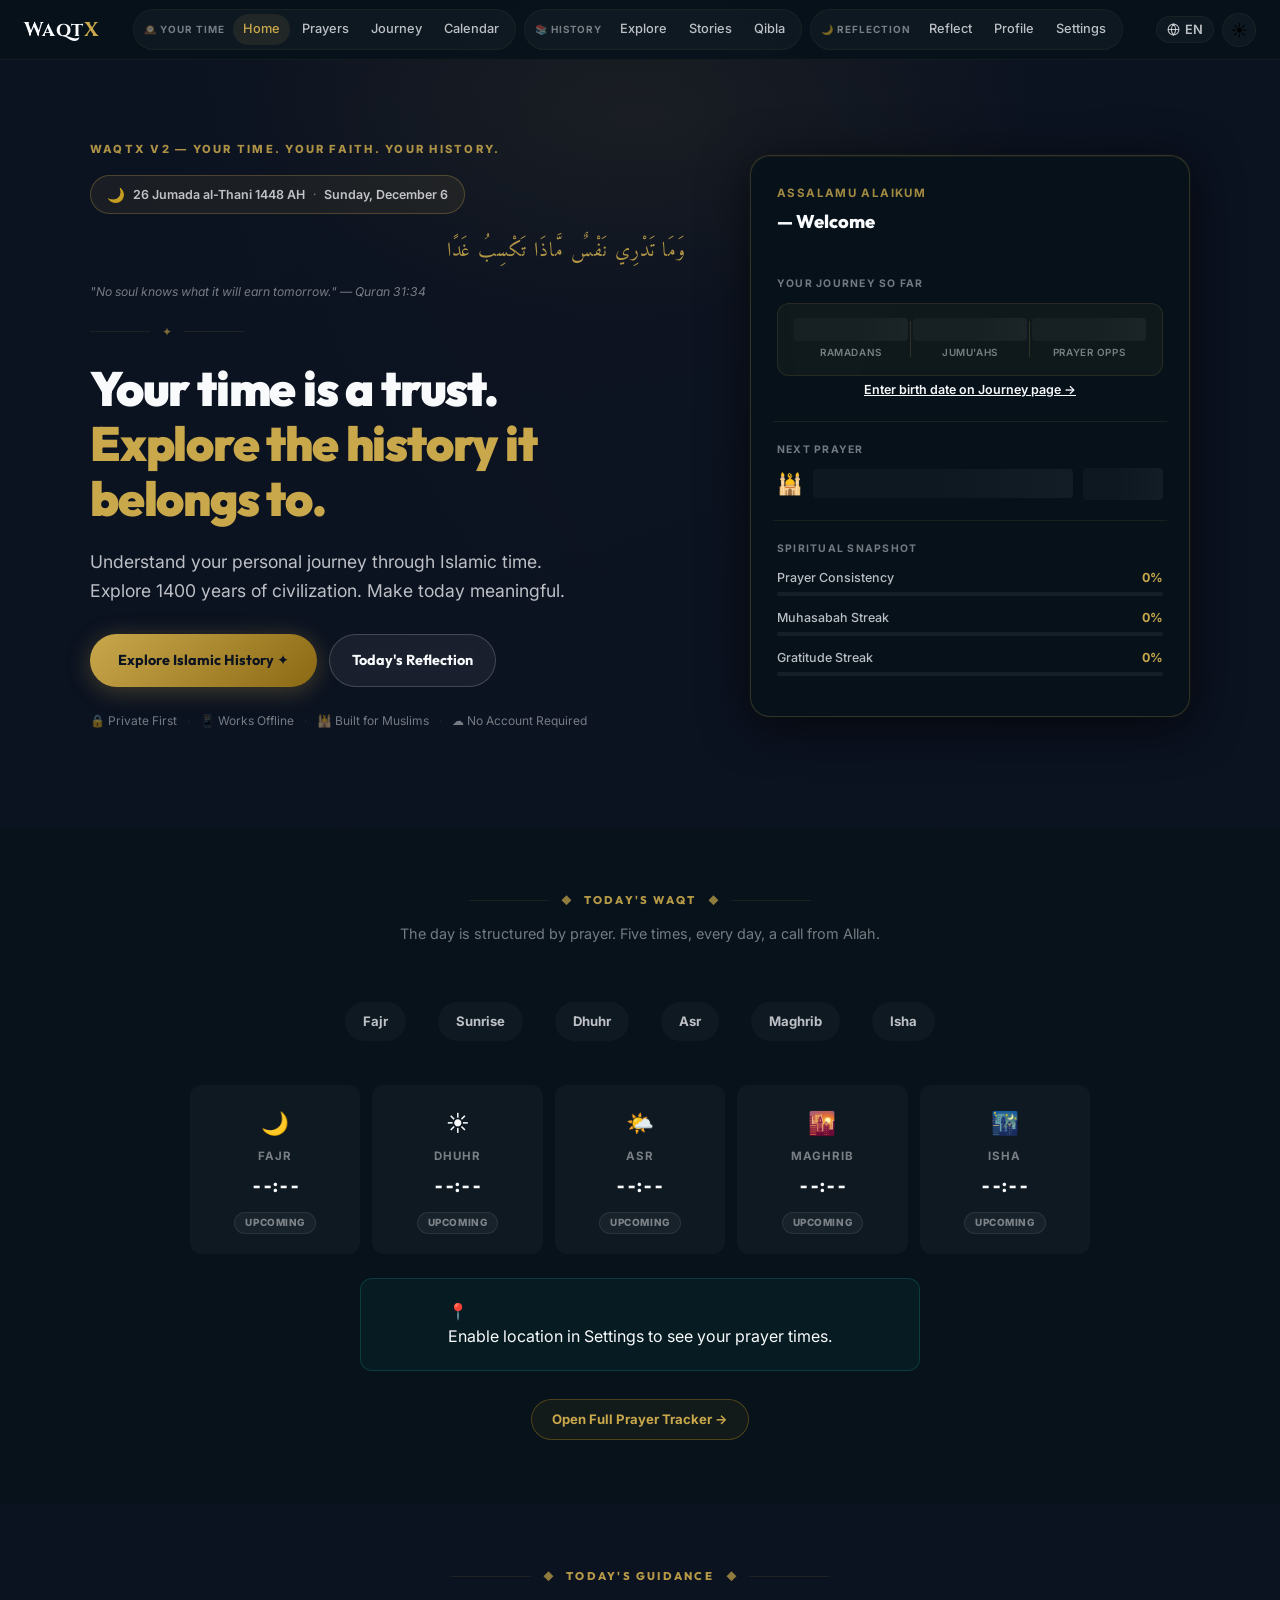
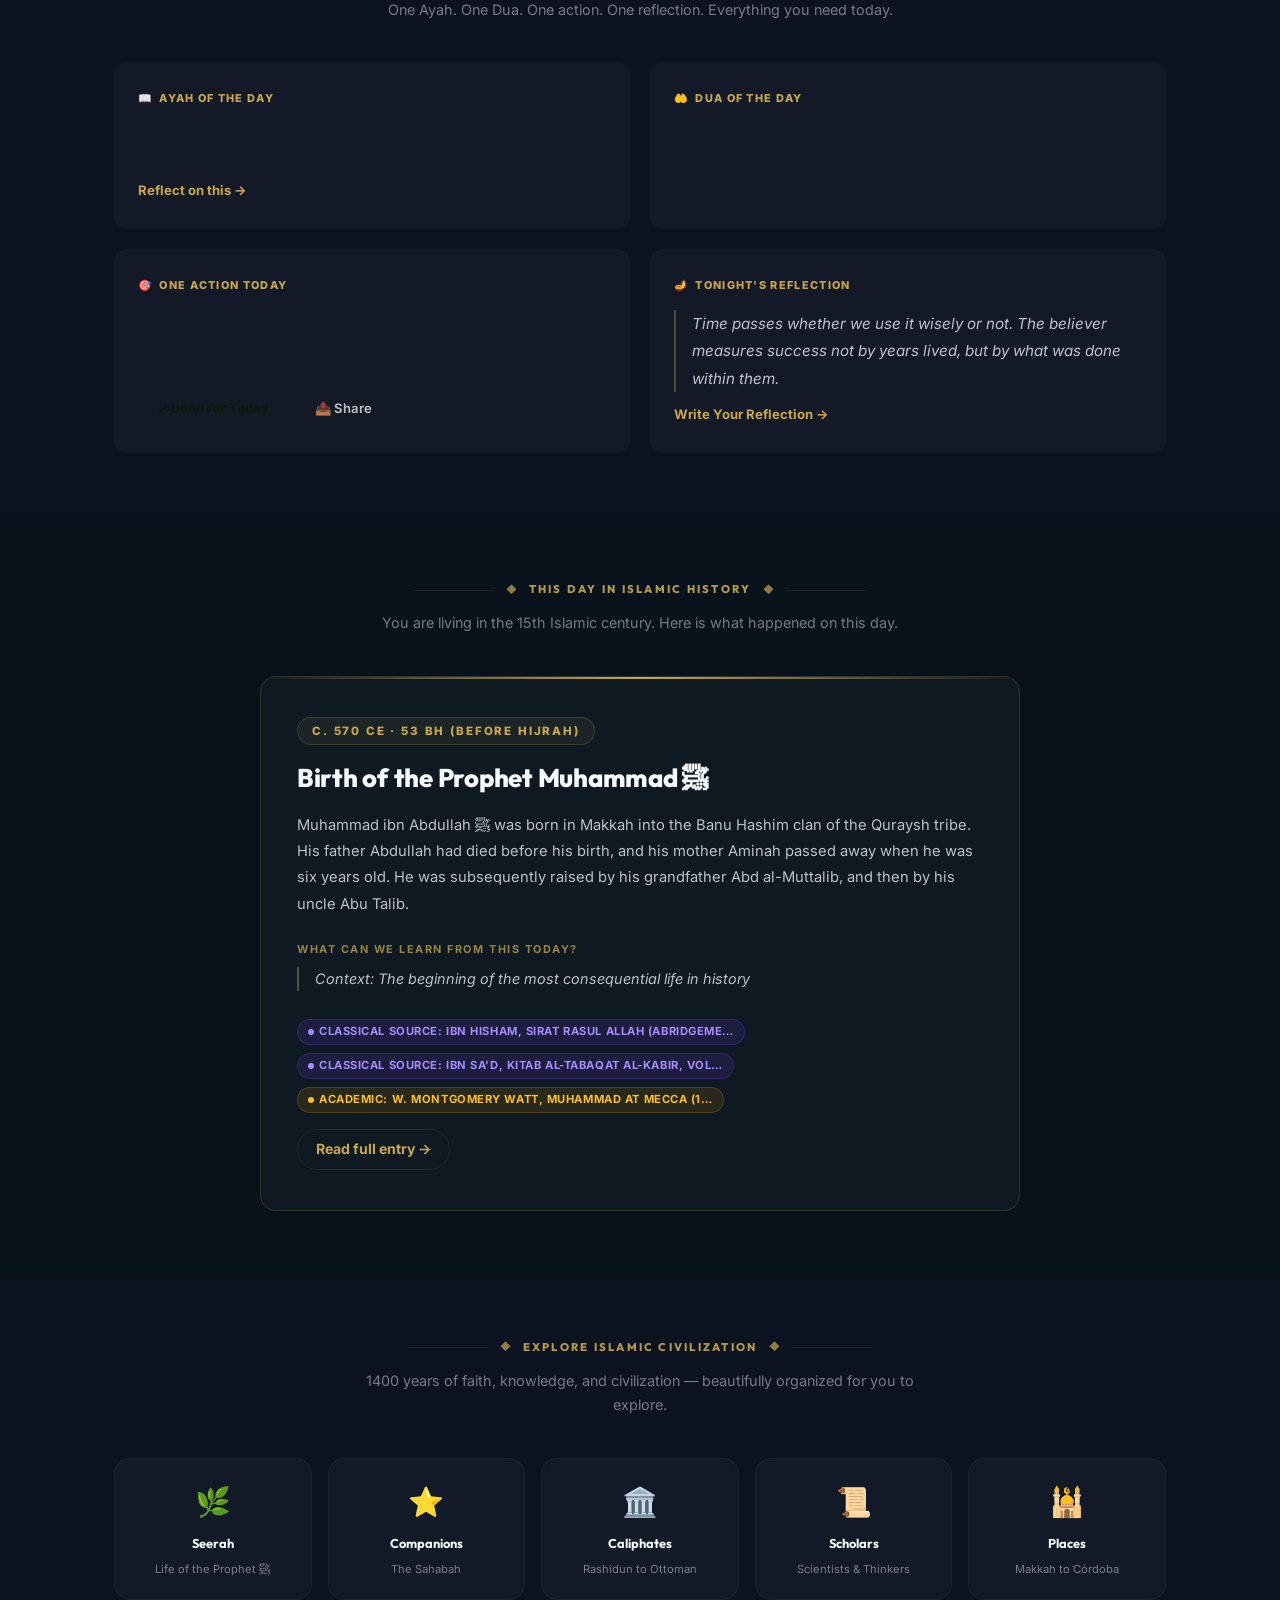
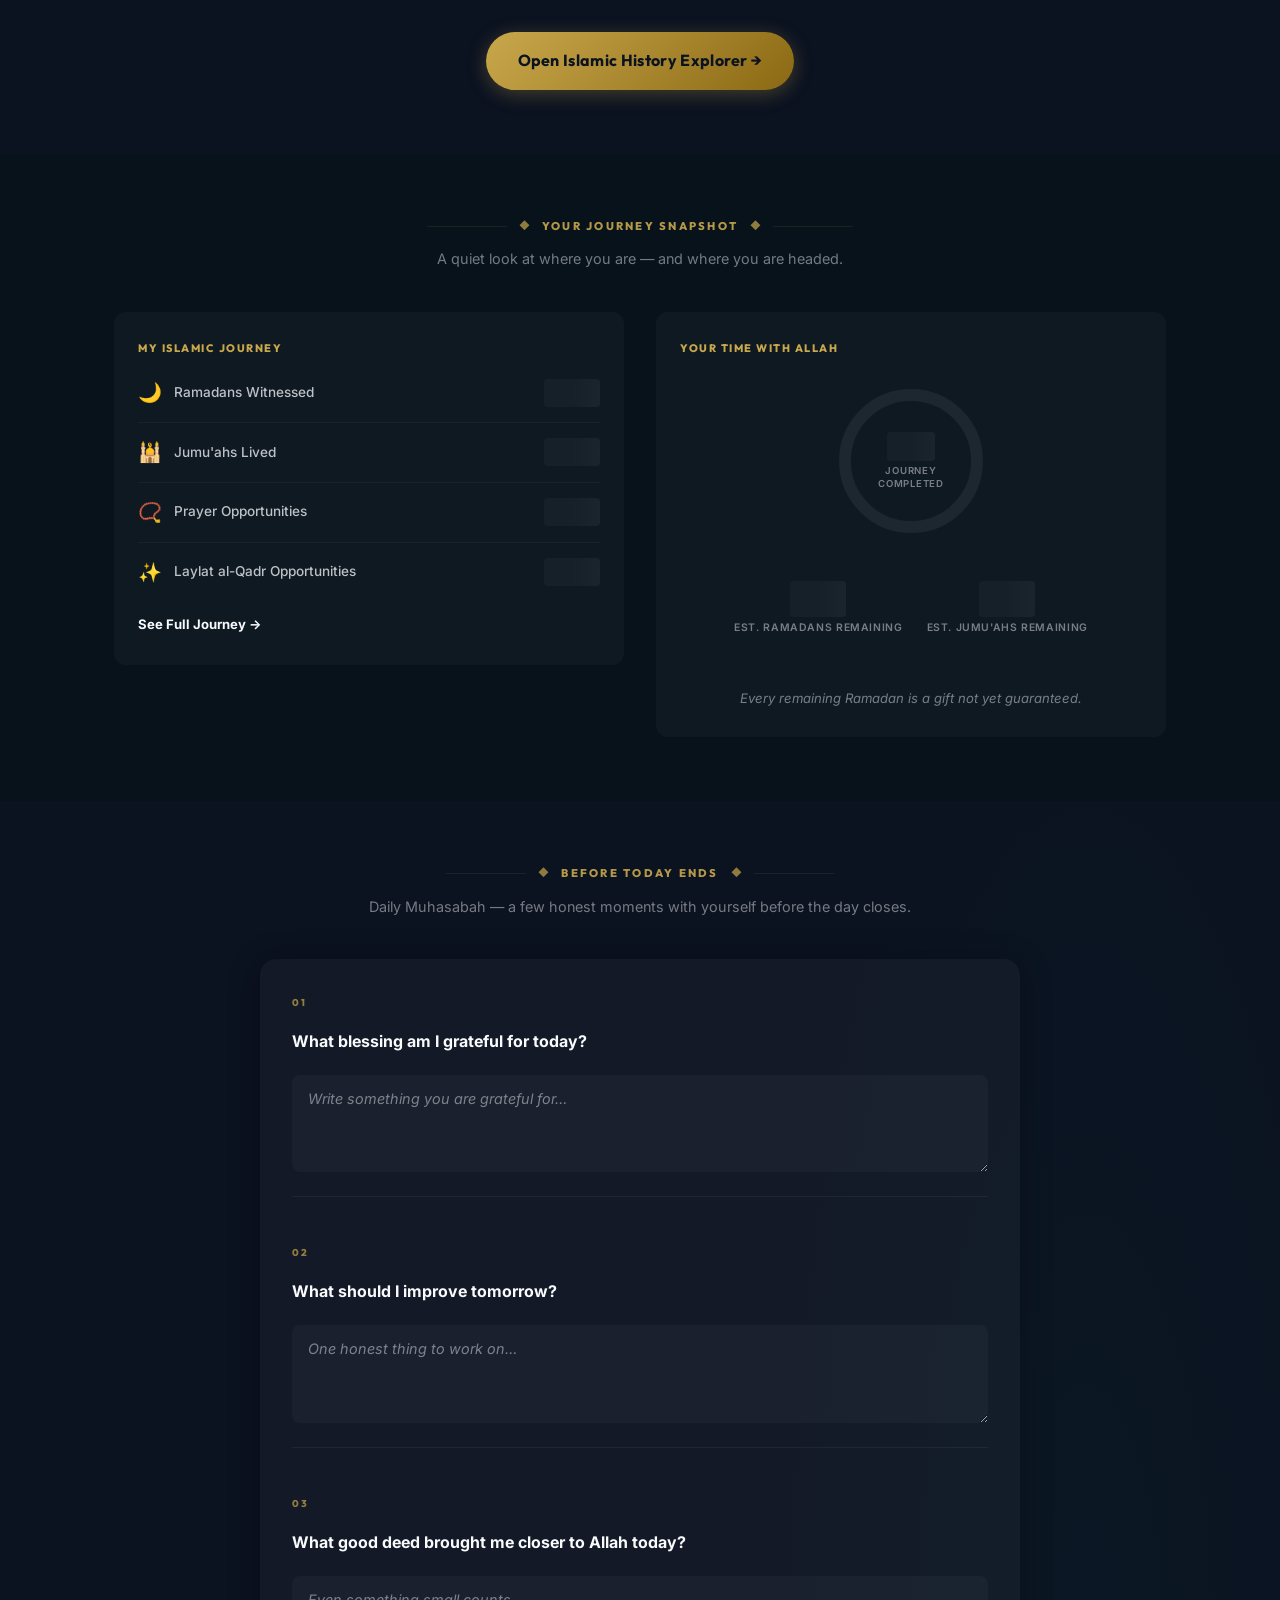
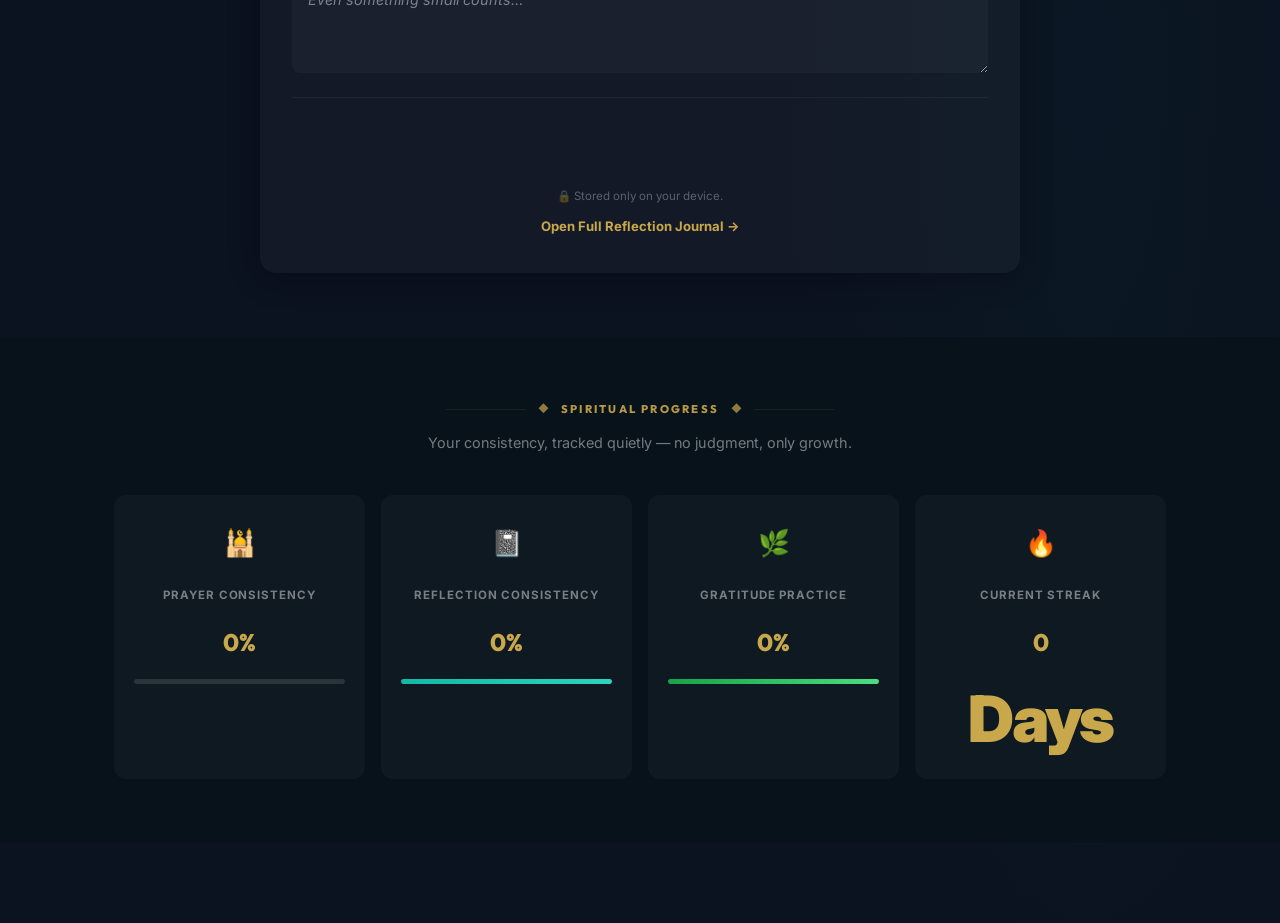
==== commit bc99d8df: "WaqtX V2 Phase 2: bug fixes, expanded history knowledge base, This Day wired Bug fixes: - core.js: h" ====
--- a/index.html
+++ b/index.html
@@ -648,6 +648,7 @@
 
 <script src="js/core.js"></script>
 <script src="daily-islam.js"></script>
+<script src="js/history-data.js"></script>
 <script src="js/home.js"></script>
 <script src="sw-register.js"></script>
 </body>
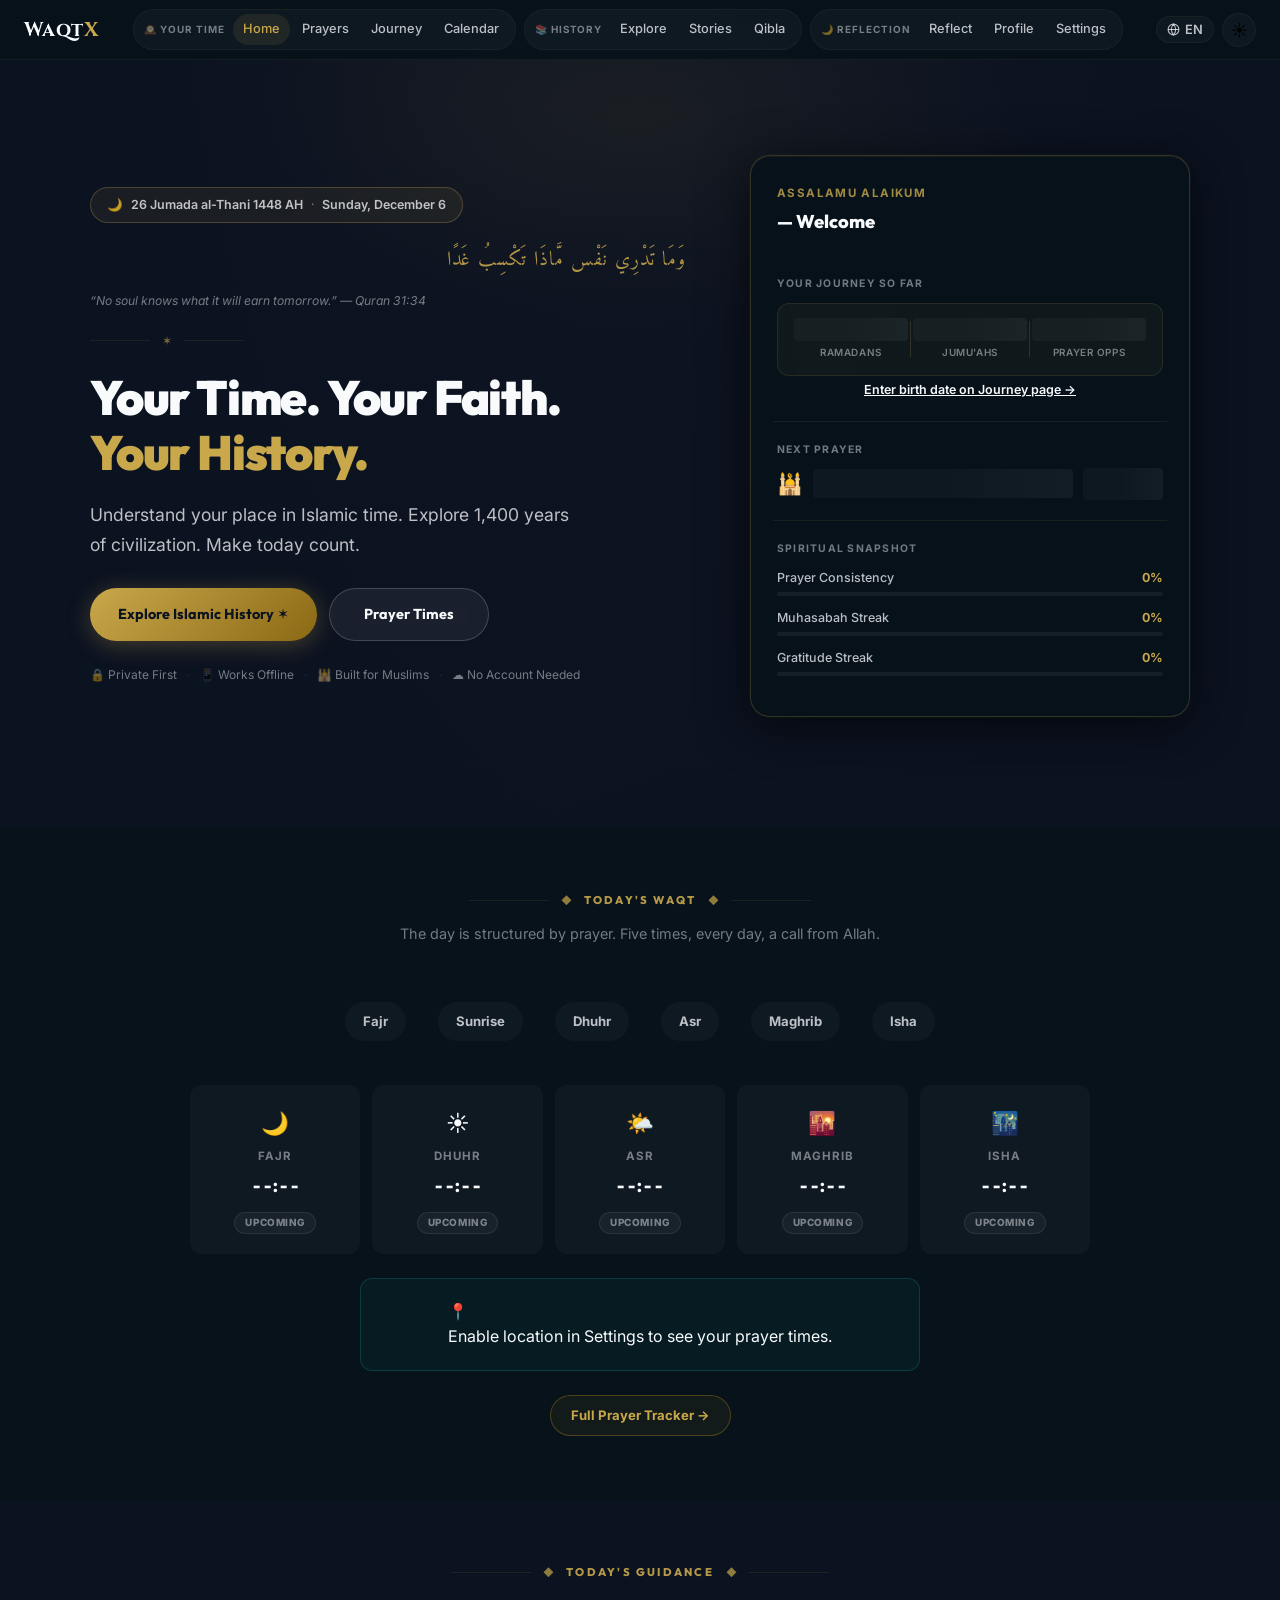
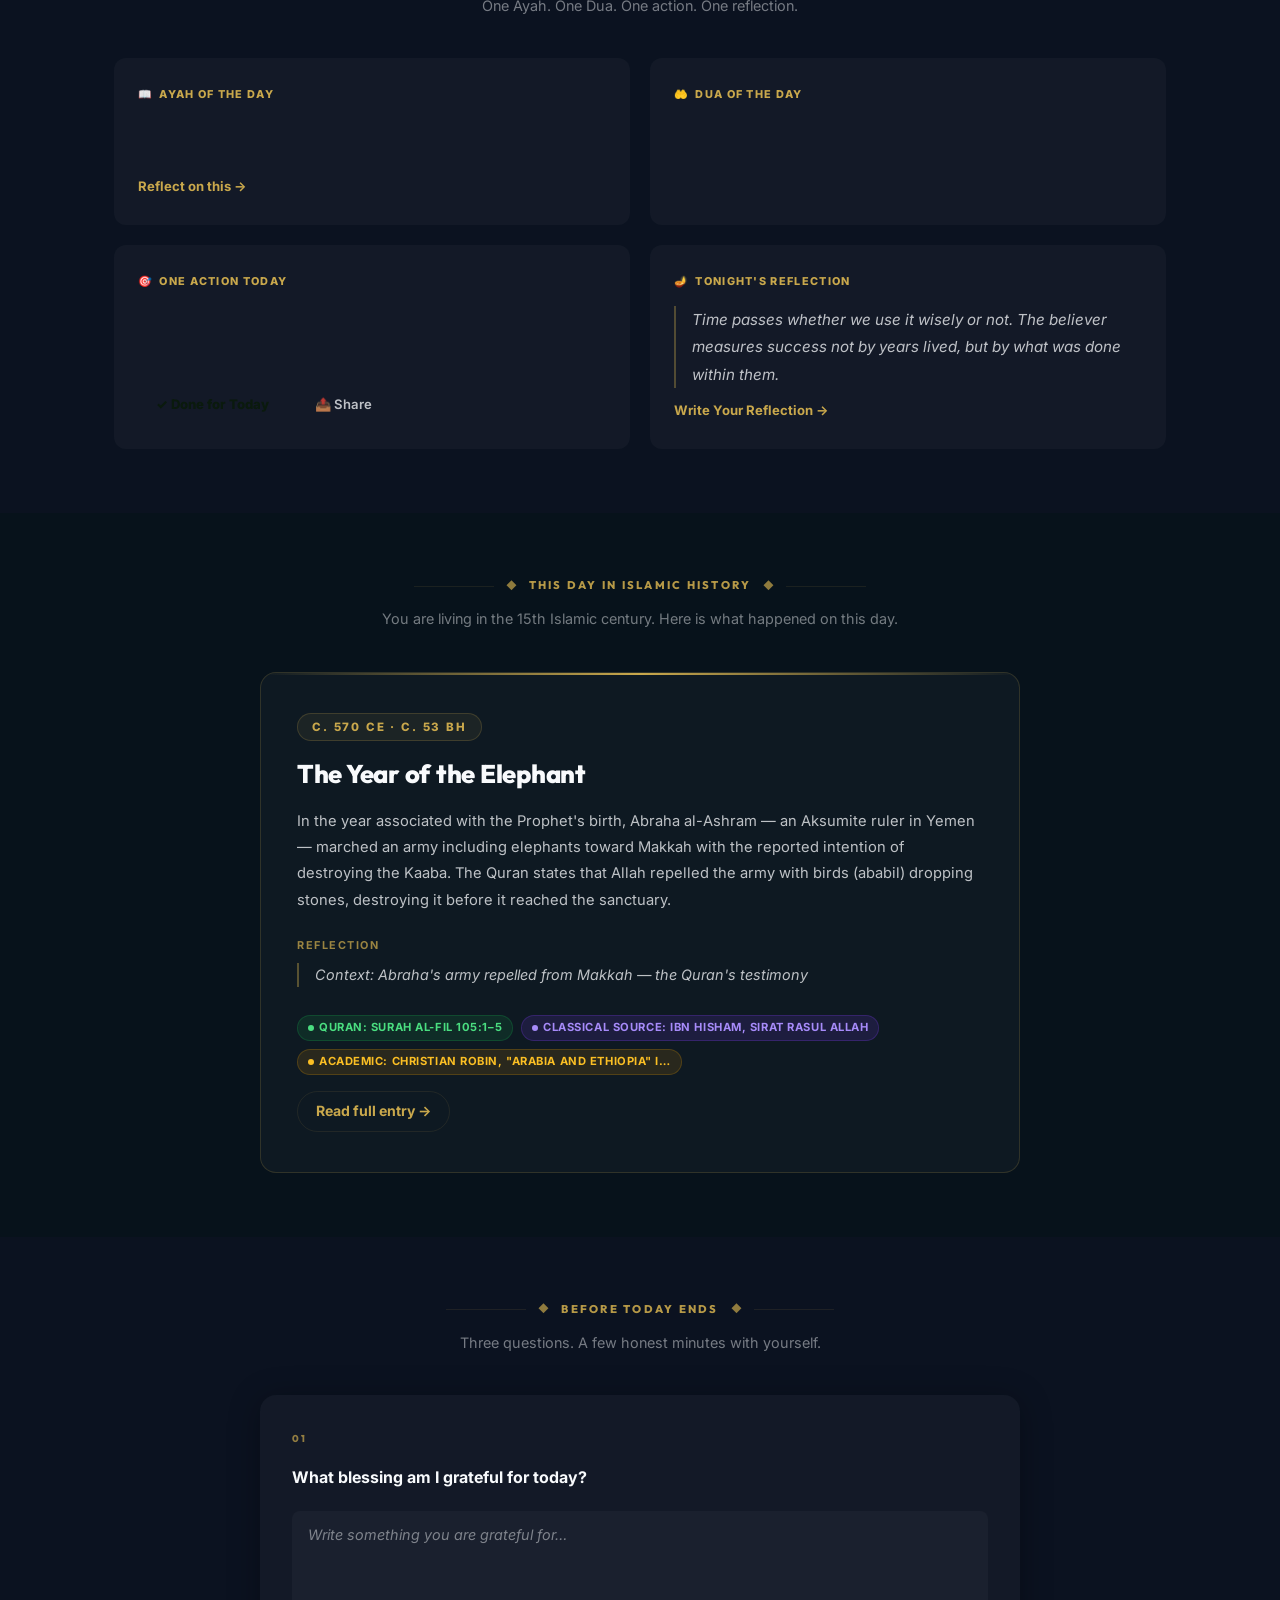
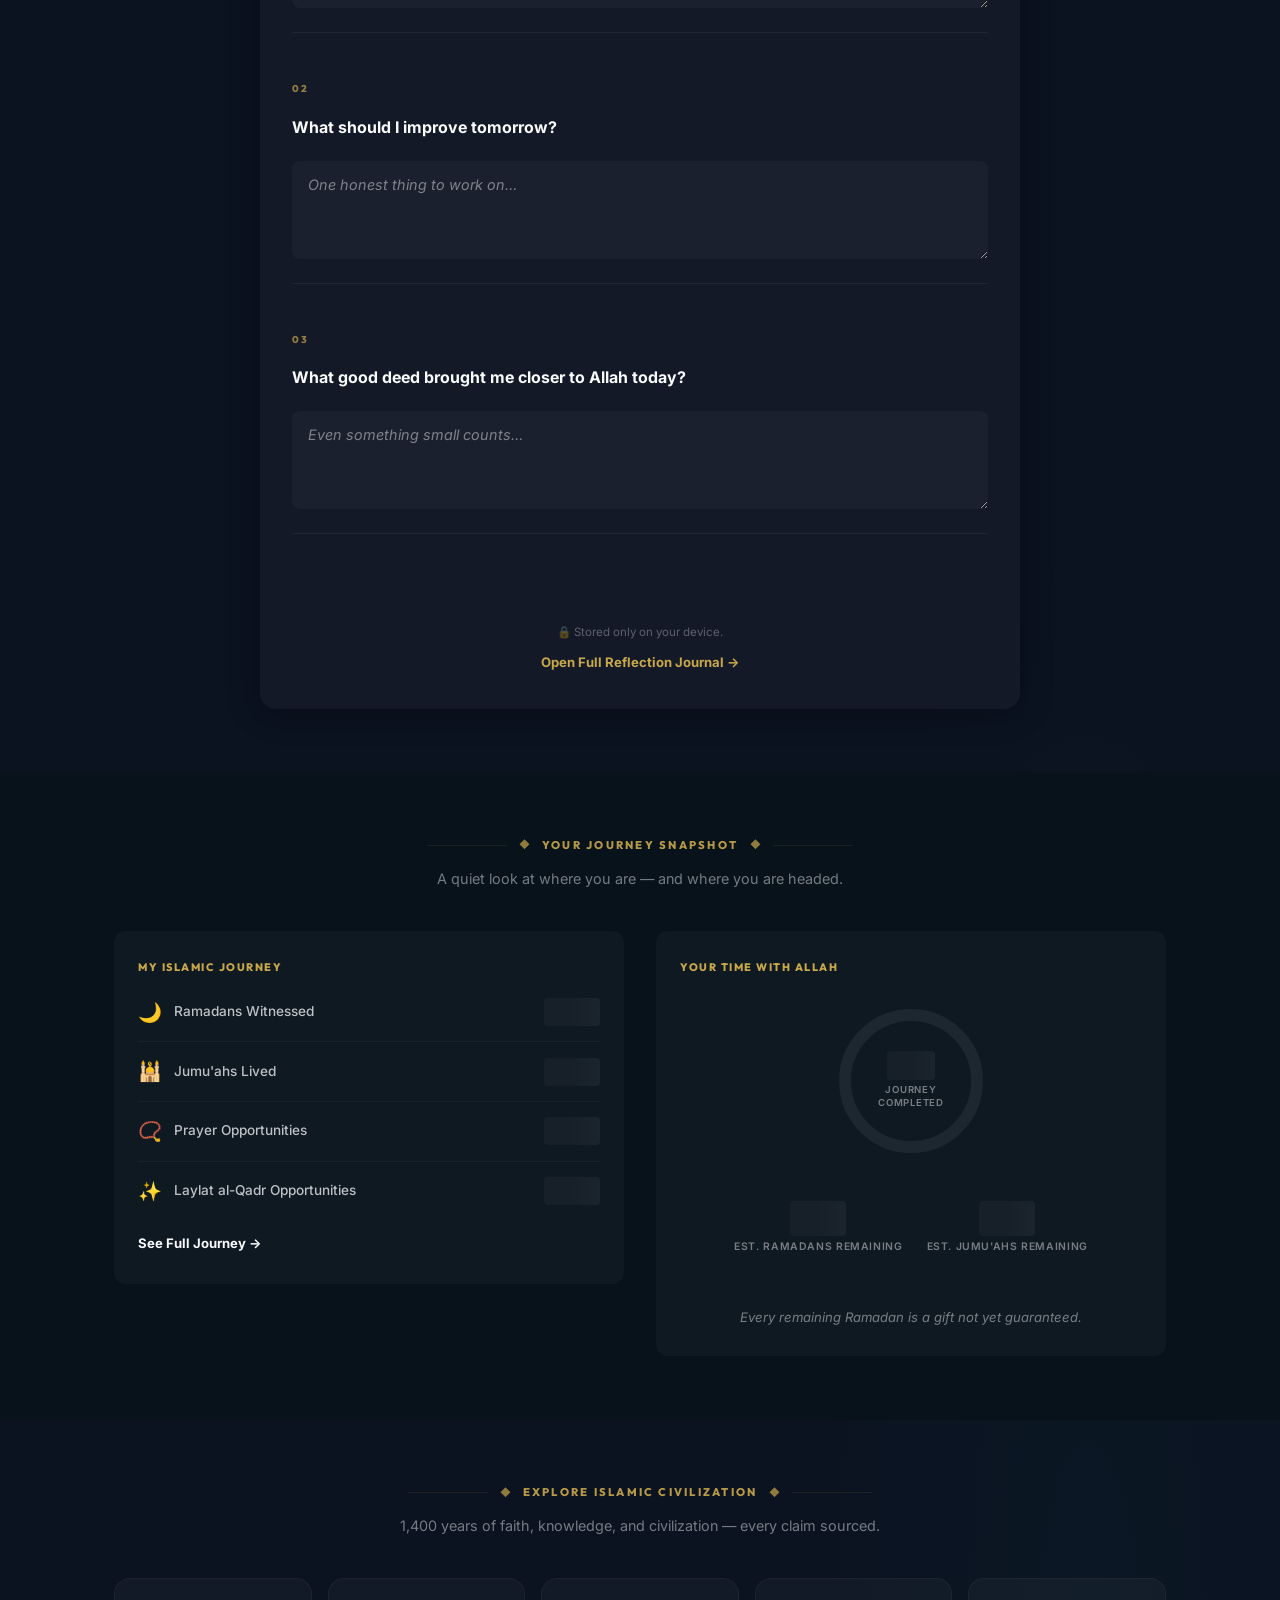
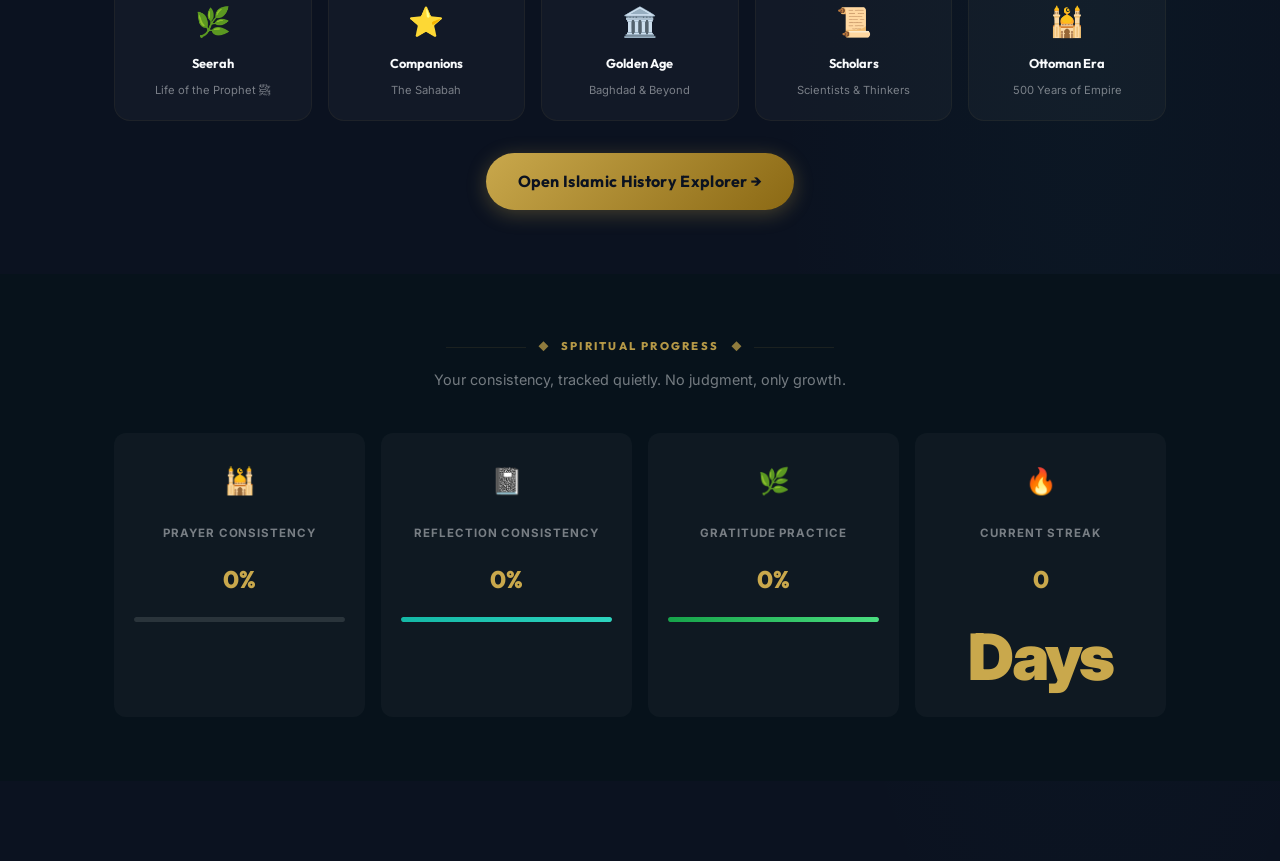
==== commit 856498c7: "WaqtX Phase 2A: History Engine — schema, collections, era system, homepage History Engine (js/histor" ====
--- a/index.html
+++ b/index.html
@@ -138,118 +138,107 @@
 </div>
 <span class="mode-badge ramadan-badge hidden" id="ramadan-badge" aria-live="polite">🌙 Ramadan</span>
 
-<!-- ═══════════════════════════ HERO ═══════════════════════════ -->
+
+<!-- ═══════════════════════════════════════════════════════════
+     HERO — Compact, clear identity + next prayer at a glance
+     ═══════════════════════════════════════════════════════════ -->
+<!-- ═══════════════════════════════════════════════════════════
+     HERO — Compact identity + at-a-glance date
+     ═══════════════════════════════════════════════════════════ -->
 <section class="hero" id="hero">
   <div class="hero-bg" aria-hidden="true">
     <div class="hero-bg-glow"></div>
     <div class="hero-bg-overlay"></div>
   </div>
-
   <div class="hero-inner">
-    <!-- LEFT -->
     <div class="hero-left">
-      <div class="hero-pillar-label">WaqtX V2 — Your Time. Your Faith. Your History.</div>
-
       <div class="hero-date-badge" id="hero-date-badge">
-        <span class="hdb-moon">🌙</span>
-        <span id="hero-hijri-date" class="skeleton-val skeleton-xl">Loading…</span>
-        <span class="hdb-sep">·</span>
-        <span id="hero-greg-date" class="skeleton-val skeleton-lg">Loading…</span>
-      </div>
-
+        <span aria-hidden="true">&#x1F319;</span>
+        <span id="hero-hijri-date" class="skeleton-val skeleton-xl">Loading&#x2026;</span>
+        <span class="hdb-sep" aria-hidden="true">&#xB7;</span>
+        <span id="hero-greg-date" class="skeleton-val skeleton-lg">Loading&#x2026;</span>
+      </div>
       <div class="hero-verse-block">
-        <div class="hero-arabic">وَمَا تَدْرِي نَفْسٌ مَّاذَا تَكْسِبُ غَدًا</div>
-        <div class="hero-arabic-trans">"No soul knows what it will earn tomorrow." — Quran 31:34</div>
-      </div>
-
+        <div class="hero-arabic" lang="ar" dir="rtl">&#x648;&#x64E;&#x645;&#x64E;&#x627; &#x62A;&#x64E;&#x62F;&#x652;&#x631;&#x650;&#x64A; &#x646;&#x64E;&#x641;&#x652;&#x633;&#x61C; &#x645;&#x651;&#x64E;&#x627;&#x630;&#x64E;&#x627; &#x62A;&#x64E;&#x643;&#x652;&#x633;&#x650;&#x628;&#x64F; &#x63A;&#x64E;&#x62F;&#x64B;&#x627;</div>
+        <div class="hero-arabic-trans">&ldquo;No soul knows what it will earn tomorrow.&rdquo; &mdash; Quran 31:34</div>
+      </div>
       <div class="hero-divider" aria-hidden="true">
         <span class="hero-divider-line"></span>
-        <span class="hero-divider-icon">✦</span>
+        <span class="hero-divider-icon">&#x2736;</span>
         <span class="hero-divider-line"></span>
       </div>
-
       <h1 class="hero-headline">
-        Your time is a trust.
-        <span class="hero-headline-gold">Explore the history it belongs to.</span>
+        Your Time. Your Faith.
+        <span class="hero-headline-gold">Your History.</span>
       </h1>
-
-      <p class="hero-sub">Understand your personal journey through Islamic time. Explore 1400 years of civilization. Make today meaningful.</p>
-
+      <p class="hero-sub">Understand your place in Islamic time. Explore 1,400 years of civilization. Make today count.</p>
       <div class="hero-actions">
-        <a href="explore.html"    class="btn-hero">Explore Islamic History ✦</a>
-        <a href="reflection.html" class="btn-hero-glass">Today's Reflection</a>
-      </div>
-
+        <a href="explore.html" class="btn-hero">Explore Islamic History &#x2736;</a>
+        <a href="prayers.html" class="btn-hero-glass">Prayer Times</a>
+      </div>
       <div class="hero-trust-strip" aria-label="App features">
-        <span>🔒 Private First</span>
-        <span class="trust-dot">·</span>
-        <span>📱 Works Offline</span>
-        <span class="trust-dot">·</span>
-        <span>🕌 Built for Muslims</span>
-        <span class="trust-dot">·</span>
-        <span>☁ No Account Required</span>
-      </div>
-    </div>
-
-    <!-- RIGHT: dashboard card -->
+        <span>&#x1F512; Private First</span>
+        <span class="trust-dot" aria-hidden="true">&#xB7;</span>
+        <span>&#x1F4F1; Works Offline</span>
+        <span class="trust-dot" aria-hidden="true">&#xB7;</span>
+        <span>&#x1F54C; Built for Muslims</span>
+        <span class="trust-dot" aria-hidden="true">&#xB7;</span>
+        <span>&#x2601; No Account Needed</span>
+      </div>
+    </div>
     <div class="hero-right" aria-label="Personal dashboard">
       <div class="hero-dashboard-card" id="hero-dashboard-card">
         <div class="hdc-greeting">
           <span class="hdc-salam">Assalamu Alaikum</span>
-          <span class="hdc-name" id="hdc-name">— Welcome</span>
-        </div>
-
+          <span class="hdc-name" id="hdc-name">&mdash; Welcome</span>
+        </div>
         <div class="hdc-age-journey">
           <div class="hdc-age-label">Your Journey So Far</div>
           <div class="hdc-age-stats" id="hdc-age-stats">
             <div class="hdc-age-item">
-              <span class="hdc-age-val skeleton-val skeleton-num" id="hdc-ramadans">—</span>
+              <span class="hdc-age-val skeleton-val skeleton-num" id="hdc-ramadans">&mdash;</span>
               <span class="hdc-age-key">Ramadans</span>
             </div>
             <div class="hdc-age-divider" aria-hidden="true"></div>
             <div class="hdc-age-item">
-              <span class="hdc-age-val skeleton-val skeleton-num" id="hdc-jumuahs">—</span>
-              <span class="hdc-age-key">Jumu'ahs</span>
+              <span class="hdc-age-val skeleton-val skeleton-num" id="hdc-jumuahs">&mdash;</span>
+              <span class="hdc-age-key">Jumu&apos;ahs</span>
             </div>
             <div class="hdc-age-divider" aria-hidden="true"></div>
             <div class="hdc-age-item">
-              <span class="hdc-age-val skeleton-val skeleton-num" id="hdc-prayers">—</span>
+              <span class="hdc-age-val skeleton-val skeleton-num" id="hdc-prayers">&mdash;</span>
               <span class="hdc-age-key">Prayer Opps</span>
             </div>
           </div>
           <div class="hdc-no-dob hidden" id="hdc-no-dob">
-            <a href="journey.html" class="hdc-dob-link">Enter birth date on Journey page →</a>
-          </div>
-        </div>
-
+            <a href="journey.html" class="hdc-dob-link">Enter birth date on Journey page &rarr;</a>
+          </div>
+        </div>
         <div class="hdc-divider" aria-hidden="true"></div>
-
-        <div class="hdc-next-prayer" id="hdc-next-prayer-block">
+        <div id="hdc-next-prayer-block">
           <div class="hdc-next-label">Next Prayer</div>
           <div class="hdc-next-row">
-            <span class="hdc-next-icon" id="hdc-prayer-icon" aria-hidden="true">🕌</span>
-            <span class="hdc-next-name skeleton-val skeleton-lg" id="hdc-prayer-name">Loading…</span>
-            <span class="hdc-next-countdown skeleton-val skeleton-md" id="hdc-prayer-countdown">—</span>
-          </div>
-        </div>
-
+            <span class="hdc-next-icon" id="hdc-prayer-icon" aria-hidden="true">&#x1F54C;</span>
+            <span class="hdc-next-name skeleton-val skeleton-lg" id="hdc-prayer-name">Loading&hellip;</span>
+            <span class="hdc-next-countdown skeleton-val skeleton-md" id="hdc-prayer-countdown">&mdash;</span>
+          </div>
+        </div>
         <div class="hdc-divider" aria-hidden="true"></div>
-
         <div class="hdc-snapshot">
           <div class="hdc-snapshot-label">Spiritual Snapshot</div>
           <div class="hdc-snapshot-row">
             <span class="hdc-snap-key">Prayer Consistency</span>
-            <span class="hdc-snap-val skeleton-val skeleton-sm" id="hdc-prayer-consistency">—</span>
+            <span class="hdc-snap-val skeleton-val skeleton-sm" id="hdc-prayer-consistency">&mdash;</span>
           </div>
           <div class="hdc-bar-wrap" aria-hidden="true"><div class="hdc-bar" id="hdc-bar-prayer"></div></div>
           <div class="hdc-snapshot-row">
             <span class="hdc-snap-key">Muhasabah Streak</span>
-            <span class="hdc-snap-val skeleton-val skeleton-sm" id="hdc-muhasabah-streak">—</span>
+            <span class="hdc-snap-val skeleton-val skeleton-sm" id="hdc-muhasabah-streak">&mdash;</span>
           </div>
           <div class="hdc-bar-wrap" aria-hidden="true"><div class="hdc-bar hdc-bar-teal" id="hdc-bar-muhasabah"></div></div>
           <div class="hdc-snapshot-row">
             <span class="hdc-snap-key">Gratitude Streak</span>
-            <span class="hdc-snap-val skeleton-val skeleton-sm" id="hdc-gratitude-streak">—</span>
+            <span class="hdc-snap-val skeleton-val skeleton-sm" id="hdc-gratitude-streak">&mdash;</span>
           </div>
           <div class="hdc-bar-wrap" aria-hidden="true"><div class="hdc-bar hdc-bar-green" id="hdc-bar-gratitude"></div></div>
         </div>
@@ -258,270 +247,206 @@
   </div>
 </section>
 
-<!-- ═══════════════════════════ SECTION 1: TODAY'S WAQT ═══════════════════════════ -->
+<!-- ════ 1. NEXT PRAYER ════ -->
 <section class="section section-alt" id="todays-waqt">
   <div class="section-inner">
     <div class="section-heading">
-      <span class="sh-line" aria-hidden="true"></span>
-      <span class="sh-icon" aria-hidden="true">◆</span>
-      <span class="sh-text">TODAY'S WAQT</span>
-      <span class="sh-icon" aria-hidden="true">◆</span>
-      <span class="sh-line" aria-hidden="true"></span>
+      <span class="sh-line" aria-hidden="true"></span><span class="sh-icon" aria-hidden="true">&#x25C6;</span>
+      <span class="sh-text">TODAY&apos;S WAQT</span>
+      <span class="sh-icon" aria-hidden="true">&#x25C6;</span><span class="sh-line" aria-hidden="true"></span>
     </div>
     <p class="section-sub">The day is structured by prayer. Five times, every day, a call from Allah.</p>
-
     <div class="home-timeline" id="home-timeline" aria-label="Prayer timeline">
-      <span class="ht-pill" id="ht-Fajr">Fajr</span>
-      <span class="ht-connector" aria-hidden="true"></span>
-      <span class="ht-pill" id="ht-Sunrise">Sunrise</span>
-      <span class="ht-connector" aria-hidden="true"></span>
-      <span class="ht-pill" id="ht-Dhuhr">Dhuhr</span>
-      <span class="ht-connector" aria-hidden="true"></span>
-      <span class="ht-pill" id="ht-Asr">Asr</span>
-      <span class="ht-connector" aria-hidden="true"></span>
-      <span class="ht-pill" id="ht-Maghrib">Maghrib</span>
-      <span class="ht-connector" aria-hidden="true"></span>
+      <span class="ht-pill" id="ht-Fajr">Fajr</span><span class="ht-connector" aria-hidden="true"></span>
+      <span class="ht-pill" id="ht-Sunrise">Sunrise</span><span class="ht-connector" aria-hidden="true"></span>
+      <span class="ht-pill" id="ht-Dhuhr">Dhuhr</span><span class="ht-connector" aria-hidden="true"></span>
+      <span class="ht-pill" id="ht-Asr">Asr</span><span class="ht-connector" aria-hidden="true"></span>
+      <span class="ht-pill" id="ht-Maghrib">Maghrib</span><span class="ht-connector" aria-hidden="true"></span>
       <span class="ht-pill" id="ht-Isha">Isha</span>
     </div>
-
     <div class="home-prayer-status-grid" id="home-prayer-status-grid">
       <div class="hps-card" id="hps-card-Fajr">
-        <div class="hps-icon" aria-hidden="true">🌙</div>
-        <div class="hps-name">Fajr</div>
-        <div class="hps-time skeleton-val skeleton-md" id="hps-time-Fajr">—</div>
+        <div class="hps-icon" aria-hidden="true">&#x1F319;</div><div class="hps-name">Fajr</div>
+        <div class="hps-time skeleton-val skeleton-md" id="hps-time-Fajr">&mdash;</div>
         <div class="hps-badge hps-upcoming" id="hps-badge-Fajr">Upcoming</div>
       </div>
       <div class="hps-card" id="hps-card-Dhuhr">
-        <div class="hps-icon" aria-hidden="true">☀️</div>
-        <div class="hps-name">Dhuhr</div>
-        <div class="hps-time skeleton-val skeleton-md" id="hps-time-Dhuhr">—</div>
+        <div class="hps-icon" aria-hidden="true">&#x2600;&#xFE0F;</div><div class="hps-name">Dhuhr</div>
+        <div class="hps-time skeleton-val skeleton-md" id="hps-time-Dhuhr">&mdash;</div>
         <div class="hps-badge hps-upcoming" id="hps-badge-Dhuhr">Upcoming</div>
       </div>
       <div class="hps-card" id="hps-card-Asr">
-        <div class="hps-icon" aria-hidden="true">🌤️</div>
-        <div class="hps-name">Asr</div>
-        <div class="hps-time skeleton-val skeleton-md" id="hps-time-Asr">—</div>
+        <div class="hps-icon" aria-hidden="true">&#x1F324;&#xFE0F;</div><div class="hps-name">Asr</div>
+        <div class="hps-time skeleton-val skeleton-md" id="hps-time-Asr">&mdash;</div>
         <div class="hps-badge hps-upcoming" id="hps-badge-Asr">Upcoming</div>
       </div>
       <div class="hps-card" id="hps-card-Maghrib">
-        <div class="hps-icon" aria-hidden="true">🌇</div>
-        <div class="hps-name">Maghrib</div>
-        <div class="hps-time skeleton-val skeleton-md" id="hps-time-Maghrib">—</div>
+        <div class="hps-icon" aria-hidden="true">&#x1F307;</div><div class="hps-name">Maghrib</div>
+        <div class="hps-time skeleton-val skeleton-md" id="hps-time-Maghrib">&mdash;</div>
         <div class="hps-badge hps-upcoming" id="hps-badge-Maghrib">Upcoming</div>
       </div>
       <div class="hps-card" id="hps-card-Isha">
-        <div class="hps-icon" aria-hidden="true">🌃</div>
-        <div class="hps-name">Isha</div>
-        <div class="hps-time skeleton-val skeleton-md" id="hps-time-Isha">—</div>
+        <div class="hps-icon" aria-hidden="true">&#x1F303;</div><div class="hps-name">Isha</div>
+        <div class="hps-time skeleton-val skeleton-md" id="hps-time-Isha">&mdash;</div>
         <div class="hps-badge hps-upcoming" id="hps-badge-Isha">Upcoming</div>
       </div>
     </div>
-
     <div class="home-next-prayer-card" id="home-next-prayer-card">
       <div>
         <div class="hnp-label">Next Prayer</div>
         <div class="hnp-row">
-          <span class="hnp-icon" id="hnp-icon" aria-hidden="true">🕌</span>
-          <span class="hnp-name skeleton-val skeleton-lg" id="hnp-name">Loading…</span>
-          <span class="hnp-countdown skeleton-val skeleton-md" id="hnp-countdown">—</span>
-        </div>
-      </div>
-    </div>
-
-    <div style="text-align:center;margin-top:28px;">
-      <a href="prayers.html" class="btn-timeline-full">Open Full Prayer Tracker →</a>
-    </div>
-  </div>
-</section>
-
-<!-- ═══════════════════════════ SECTION 2: TODAY'S GUIDANCE ═══════════════════════════ -->
+          <span class="hnp-icon" id="hnp-icon" aria-hidden="true">&#x1F54C;</span>
+          <span class="hnp-name skeleton-val skeleton-lg" id="hnp-name">Loading&hellip;</span>
+          <span class="hnp-countdown skeleton-val skeleton-md" id="hnp-countdown">&mdash;</span>
+        </div>
+      </div>
+    </div>
+    <div style="text-align:center;margin-top:24px;">
+      <a href="prayers.html" class="btn-timeline-full">Full Prayer Tracker &rarr;</a>
+    </div>
+  </div>
+</section>
+
+<!-- ════ 2. TODAY'S GUIDANCE ════ -->
 <section class="section" id="todays-guidance">
   <div class="section-inner">
     <div class="section-heading">
-      <span class="sh-line" aria-hidden="true"></span>
-      <span class="sh-icon" aria-hidden="true">◆</span>
-      <span class="sh-text">TODAY'S GUIDANCE</span>
-      <span class="sh-icon" aria-hidden="true">◆</span>
-      <span class="sh-line" aria-hidden="true"></span>
-    </div>
-    <p class="section-sub">One Ayah. One Dua. One action. One reflection. Everything you need today.</p>
-
+      <span class="sh-line" aria-hidden="true"></span><span class="sh-icon" aria-hidden="true">&#x25C6;</span>
+      <span class="sh-text">TODAY&apos;S GUIDANCE</span>
+      <span class="sh-icon" aria-hidden="true">&#x25C6;</span><span class="sh-line" aria-hidden="true"></span>
+    </div>
+    <p class="section-sub">One Ayah. One Dua. One action. One reflection.</p>
     <div class="guidance-grid">
       <div class="guidance-card gc-ayah">
-        <div class="gc-badge"><span aria-hidden="true">📖</span> Ayah of the Day</div>
+        <div class="gc-badge"><span aria-hidden="true">&#x1F4D6;</span> Ayah of the Day</div>
         <div class="gc-arabic" id="dd-ayah-arabic" lang="ar" dir="rtl"></div>
         <div class="gc-translation" id="dd-ayah-translation"></div>
         <div class="gc-source" id="dd-ayah-source"></div>
         <div class="gc-reflection" id="dd-ayah-reflection"></div>
-        <a href="reflection.html" class="gc-link-btn">Reflect on this →</a>
-      </div>
-
+        <a href="reflection.html" class="gc-link-btn">Reflect on this &rarr;</a>
+      </div>
       <div class="guidance-card gc-dua">
-        <div class="gc-badge"><span aria-hidden="true">🤲</span> Dua of the Day</div>
+        <div class="gc-badge"><span aria-hidden="true">&#x1F932;</span> Dua of the Day</div>
         <div class="gc-situation" id="dd-dua-situation"></div>
         <div class="gc-arabic" id="dd-dua-arabic" lang="ar" dir="rtl"></div>
         <div class="gc-transliteration" id="dd-dua-transliteration"></div>
         <div class="gc-translation" id="dd-dua-translation"></div>
         <div class="gc-source" id="dd-dua-source"></div>
       </div>
-
       <div class="guidance-card gc-action">
-        <div class="gc-badge"><span aria-hidden="true">🎯</span> One Action Today</div>
+        <div class="gc-badge"><span aria-hidden="true">&#x1F3AF;</span> One Action Today</div>
         <div class="gc-action-text" id="dd-action-text"></div>
         <div class="gc-action-why" id="dd-action-why"></div>
         <div class="gc-action-btns">
-          <button class="gc-done-btn" id="dd-done-btn">✓ Done for Today</button>
-          <button class="gc-share-btn" id="dd-share-action-btn">📤 Share</button>
-        </div>
-        <div class="gc-done-msg hidden" id="dd-done-msg">Alhamdulillah. See you tomorrow. ✦</div>
-      </div>
-
+          <button class="gc-done-btn" id="dd-done-btn">&#x2713; Done for Today</button>
+          <button class="gc-share-btn" id="dd-share-action-btn">&#x1F4E4; Share</button>
+        </div>
+        <div class="gc-done-msg hidden" id="dd-done-msg">Alhamdulillah. See you tomorrow. &#x2736;</div>
+      </div>
       <div class="guidance-card gc-reflect-card">
-        <div class="gc-badge"><span aria-hidden="true">🪔</span> Tonight's Reflection</div>
+        <div class="gc-badge"><span aria-hidden="true">&#x1FA94;</span> Tonight&apos;s Reflection</div>
         <div class="gc-reflect-quote" id="daily-reflect-quote">
           Time passes whether we use it wisely or not. The believer measures success not by years lived, but by what was done within them.
         </div>
-        <a href="reflection.html" class="gc-link-btn">Write Your Reflection →</a>
-      </div>
-    </div>
-  </div>
-</section>
-
-<!-- ═══════════════════════════ SECTION 3: THIS DAY IN ISLAMIC HISTORY ═══════════════════════════ -->
+        <a href="reflection.html" class="gc-link-btn">Write Your Reflection &rarr;</a>
+      </div>
+    </div>
+  </div>
+</section>
+
+<!-- ════ 3. THIS DAY IN ISLAMIC HISTORY ════ -->
 <section class="section section-alt" id="this-day-section">
   <div class="section-inner">
     <div class="section-heading">
-      <span class="sh-line" aria-hidden="true"></span>
-      <span class="sh-icon" aria-hidden="true">◆</span>
+      <span class="sh-line" aria-hidden="true"></span><span class="sh-icon" aria-hidden="true">&#x25C6;</span>
       <span class="sh-text">THIS DAY IN ISLAMIC HISTORY</span>
-      <span class="sh-icon" aria-hidden="true">◆</span>
-      <span class="sh-line" aria-hidden="true"></span>
+      <span class="sh-icon" aria-hidden="true">&#x25C6;</span><span class="sh-line" aria-hidden="true"></span>
     </div>
     <p class="section-sub">You are living in the 15th Islamic century. Here is what happened on this day.</p>
-
     <div class="this-day-card" id="this-day-card">
-      <div class="td-year" id="td-year">622 CE · 1 AH</div>
-      <h2 class="td-title" id="td-title">The Hijrah — A Journey of Faith</h2>
-      <p class="td-body" id="td-body">The Prophet ﷺ and his companions migrated from Makkah to Madinah, marking the beginning of the Islamic calendar and a new era in Islamic history.</p>
-      <div class="td-reflection-label">What can we learn from this today?</div>
+      <div class="td-year" id="td-year">622 CE &middot; 1 AH</div>
+      <h2 class="td-title" id="td-title">The Hijrah &mdash; A Journey of Faith</h2>
+      <p class="td-body" id="td-body">The Prophet &#xFDFA; and his companions migrated from Makkah to Madinah, marking the beginning of the Islamic calendar and a new era in Islamic history.</p>
+      <div class="td-reflection-label">Reflection</div>
       <p class="td-reflection" id="td-reflection">The believer is always willing to leave behind what is comfortable for what is right.</p>
       <div class="source-badges" style="margin-bottom:16px;" id="td-sources">
         <span class="ev-badge ev-quran"><span class="ev-badge-dot" aria-hidden="true"></span>Quran 9:40</span>
         <span class="ev-badge ev-classical"><span class="ev-badge-dot" aria-hidden="true"></span>Ibn Hisham, Sirah</span>
       </div>
-      <a href="explore.html" class="td-cta">Explore Full History →</a>
-    </div>
-  </div>
-</section>
-
-<!-- ═══════════════════════════ SECTION 4: EXPLORE ISLAMIC CIVILIZATION ═══════════════════════════ -->
-<section class="section" id="explore-strip">
-  <div class="section-inner">
-    <div class="section-heading">
-      <span class="sh-line" aria-hidden="true"></span>
-      <span class="sh-icon" aria-hidden="true">◆</span>
-      <span class="sh-text">EXPLORE ISLAMIC CIVILIZATION</span>
-      <span class="sh-icon" aria-hidden="true">◆</span>
-      <span class="sh-line" aria-hidden="true"></span>
-    </div>
-    <p class="section-sub">1400 years of faith, knowledge, and civilization — beautifully organized for you to explore.</p>
-
-    <div class="civilization-strip">
-      <a href="explore.html?filter=seerah" class="civ-card">
-        <span class="civ-icon" aria-hidden="true">🌿</span>
-        <span class="civ-label">Seerah</span>
-        <span class="civ-count">Life of the Prophet ﷺ</span>
-      </a>
-      <a href="explore.html?filter=companions" class="civ-card">
-        <span class="civ-icon" aria-hidden="true">⭐</span>
-        <span class="civ-label">Companions</span>
-        <span class="civ-count">The Sahabah</span>
-      </a>
-      <a href="explore.html?filter=caliphates" class="civ-card">
-        <span class="civ-icon" aria-hidden="true">🏛️</span>
-        <span class="civ-label">Caliphates</span>
-        <span class="civ-count">Rashidun to Ottoman</span>
-      </a>
-      <a href="explore.html?filter=scholars" class="civ-card">
-        <span class="civ-icon" aria-hidden="true">📜</span>
-        <span class="civ-label">Scholars</span>
-        <span class="civ-count">Scientists & Thinkers</span>
-      </a>
-      <a href="explore.html?filter=places" class="civ-card">
-        <span class="civ-icon" aria-hidden="true">🕌</span>
-        <span class="civ-label">Places</span>
-        <span class="civ-count">Makkah to Córdoba</span>
-      </a>
-    </div>
-
-    <div style="text-align:center;margin-top:32px;">
-      <a href="explore.html" class="btn btn-primary btn-lg">Open Islamic History Explorer →</a>
-    </div>
-  </div>
-</section>
-
-<!-- ═══════════════════════════ SECTION 5: YOUR JOURNEY ═══════════════════════════ -->
+      <a href="explore.html" class="td-cta">Explore full entry &rarr;</a>
+    </div>
+  </div>
+</section>
+
+<!-- ════ 4. TONIGHT'S MUHASABAH ════ -->
+<section class="section" id="home-muhasabah">
+  <div class="section-inner">
+    <div class="section-heading">
+      <span class="sh-line" aria-hidden="true"></span><span class="sh-icon" aria-hidden="true">&#x25C6;</span>
+      <span class="sh-text">BEFORE TODAY ENDS</span>
+      <span class="sh-icon" aria-hidden="true">&#x25C6;</span><span class="sh-line" aria-hidden="true"></span>
+    </div>
+    <p class="section-sub">Three questions. A few honest minutes with yourself.</p>
+    <div class="home-muhasabah-card">
+      <div class="hm-question-block">
+        <div class="hm-q-num">01</div>
+        <div class="hm-q-text">What blessing am I grateful for today?</div>
+        <textarea class="hm-textarea" id="hm-q1" placeholder="Write something you are grateful for&#x2026;" rows="3" aria-label="Gratitude"></textarea>
+      </div>
+      <div class="hm-question-block">
+        <div class="hm-q-num">02</div>
+        <div class="hm-q-text">What should I improve tomorrow?</div>
+        <textarea class="hm-textarea" id="hm-q2" placeholder="One honest thing to work on&#x2026;" rows="3" aria-label="Improvement"></textarea>
+      </div>
+      <div class="hm-question-block">
+        <div class="hm-q-num">03</div>
+        <div class="hm-q-text">What good deed brought me closer to Allah today?</div>
+        <textarea class="hm-textarea" id="hm-q3" placeholder="Even something small counts&#x2026;" rows="3" aria-label="Good deed"></textarea>
+      </div>
+      <div class="hm-footer">
+        <div class="hm-save-status" id="hm-save-status" aria-live="polite"></div>
+        <p class="privacy-notice">&#x1F512; Stored only on your device.</p>
+        <a href="reflection.html" class="hm-full-link">Open Full Reflection Journal &rarr;</a>
+      </div>
+    </div>
+  </div>
+</section>
+
+<!-- ════ 5. YOUR JOURNEY ════ -->
 <section class="section section-alt" id="home-quick-overview">
   <div class="section-inner">
     <div class="section-heading">
-      <span class="sh-line" aria-hidden="true"></span>
-      <span class="sh-icon" aria-hidden="true">◆</span>
+      <span class="sh-line" aria-hidden="true"></span><span class="sh-icon" aria-hidden="true">&#x25C6;</span>
       <span class="sh-text">YOUR JOURNEY SNAPSHOT</span>
-      <span class="sh-icon" aria-hidden="true">◆</span>
-      <span class="sh-line" aria-hidden="true"></span>
-    </div>
-    <p class="section-sub">A quiet look at where you are — and where you are headed.</p>
-
+      <span class="sh-icon" aria-hidden="true">&#x25C6;</span><span class="sh-line" aria-hidden="true"></span>
+    </div>
+    <p class="section-sub">A quiet look at where you are &mdash; and where you are headed.</p>
     <div class="journey-snapshot-grid">
       <div class="jsn-left">
         <div class="jsn-left-title">My Islamic Journey</div>
         <div class="jsn-counter-list">
-          <div class="jsn-counter">
-            <span class="jsn-icon" aria-hidden="true">🌙</span>
-            <span class="jsn-label">Ramadans Witnessed</span>
-            <span class="jsn-val skeleton-val skeleton-num" id="hov-ramadans">—</span>
-          </div>
-          <div class="jsn-counter">
-            <span class="jsn-icon" aria-hidden="true">🕌</span>
-            <span class="jsn-label">Jumu'ahs Lived</span>
-            <span class="jsn-val skeleton-val skeleton-num" id="hov-jumuahs">—</span>
-          </div>
-          <div class="jsn-counter">
-            <span class="jsn-icon" aria-hidden="true">📿</span>
-            <span class="jsn-label">Prayer Opportunities</span>
-            <span class="jsn-val skeleton-val skeleton-num" id="hov-prayer-opps">—</span>
-          </div>
-          <div class="jsn-counter">
-            <span class="jsn-icon" aria-hidden="true">✨</span>
-            <span class="jsn-label">Laylat al-Qadr Opportunities</span>
-            <span class="jsn-val skeleton-val skeleton-num" id="hov-laylatul">—</span>
-          </div>
-        </div>
-        <a href="journey.html" class="jsn-cta-link">See Full Journey →</a>
-      </div>
-
+          <div class="jsn-counter"><span class="jsn-icon" aria-hidden="true">&#x1F319;</span><span class="jsn-label">Ramadans Witnessed</span><span class="jsn-val skeleton-val skeleton-num" id="hov-ramadans">&mdash;</span></div>
+          <div class="jsn-counter"><span class="jsn-icon" aria-hidden="true">&#x1F54C;</span><span class="jsn-label">Jumu&apos;ahs Lived</span><span class="jsn-val skeleton-val skeleton-num" id="hov-jumuahs">&mdash;</span></div>
+          <div class="jsn-counter"><span class="jsn-icon" aria-hidden="true">&#x1F4FF;</span><span class="jsn-label">Prayer Opportunities</span><span class="jsn-val skeleton-val skeleton-num" id="hov-prayer-opps">&mdash;</span></div>
+          <div class="jsn-counter"><span class="jsn-icon" aria-hidden="true">&#x2728;</span><span class="jsn-label">Laylat al-Qadr Opportunities</span><span class="jsn-val skeleton-val skeleton-num" id="hov-laylatul">&mdash;</span></div>
+        </div>
+        <a href="journey.html" class="jsn-cta-link">See Full Journey &rarr;</a>
+      </div>
       <div class="jsn-right">
         <div class="jsn-right-title">Your Time With Allah</div>
         <div class="jsn-ring-wrap">
           <svg class="jsn-ring-svg" viewBox="0 0 160 160" aria-hidden="true">
             <circle class="jsn-ring-bg" cx="80" cy="80" r="66"/>
-            <circle class="jsn-ring-fill" cx="80" cy="80" r="66" id="jsn-ring-fill"
-              stroke-dasharray="414.69" stroke-dashoffset="414.69"/>
+            <circle class="jsn-ring-fill" cx="80" cy="80" r="66" id="jsn-ring-fill" stroke-dasharray="414.69" stroke-dashoffset="414.69"/>
           </svg>
           <div class="jsn-ring-inner">
-            <div class="jsn-ring-pct skeleton-val skeleton-sm" id="jsn-ring-pct">—</div>
+            <div class="jsn-ring-pct skeleton-val skeleton-sm" id="jsn-ring-pct">&mdash;</div>
             <div class="jsn-ring-label">Journey<br>Completed</div>
           </div>
         </div>
         <div class="jsn-remaining-stats">
-          <div class="jsn-rem-item">
-            <span class="jsn-rem-val skeleton-val skeleton-num" id="jsn-rem-ramadans">—</span>
-            <span class="jsn-rem-key">Est. Ramadans Remaining</span>
-          </div>
-          <div class="jsn-rem-item">
-            <span class="jsn-rem-val skeleton-val skeleton-num" id="jsn-rem-jumuahs">—</span>
-            <span class="jsn-rem-key">Est. Jumu'ahs Remaining</span>
-          </div>
+          <div class="jsn-rem-item"><span class="jsn-rem-val skeleton-val skeleton-num" id="jsn-rem-ramadans">&mdash;</span><span class="jsn-rem-key">Est. Ramadans Remaining</span></div>
+          <div class="jsn-rem-item"><span class="jsn-rem-val skeleton-val skeleton-num" id="jsn-rem-jumuahs">&mdash;</span><span class="jsn-rem-key">Est. Jumu&apos;ahs Remaining</span></div>
         </div>
         <p class="jsn-reflection-line">Every remaining Ramadan is a gift not yet guaranteed.</p>
       </div>
@@ -529,119 +454,95 @@
   </div>
 </section>
 
-<!-- ═══════════════════════════ SECTION 6: TONIGHT'S MUHASABAH ═══════════════════════════ -->
-<section class="section" id="home-muhasabah">
-  <div class="section-inner">
-    <div class="section-heading">
-      <span class="sh-line" aria-hidden="true"></span>
-      <span class="sh-icon" aria-hidden="true">◆</span>
-      <span class="sh-text">BEFORE TODAY ENDS</span>
-      <span class="sh-icon" aria-hidden="true">◆</span>
-      <span class="sh-line" aria-hidden="true"></span>
-    </div>
-    <p class="section-sub">Daily Muhasabah — a few honest moments with yourself before the day closes.</p>
-
-    <div class="home-muhasabah-card">
-      <div class="hm-question-block">
-        <div class="hm-q-num">01</div>
-        <div class="hm-q-text">What blessing am I grateful for today?</div>
-        <textarea class="hm-textarea" id="hm-q1" placeholder="Write something you are grateful for…" rows="3" aria-label="Gratitude"></textarea>
-      </div>
-      <div class="hm-question-block">
-        <div class="hm-q-num">02</div>
-        <div class="hm-q-text">What should I improve tomorrow?</div>
-        <textarea class="hm-textarea" id="hm-q2" placeholder="One honest thing to work on…" rows="3" aria-label="Improvement"></textarea>
-      </div>
-      <div class="hm-question-block">
-        <div class="hm-q-num">03</div>
-        <div class="hm-q-text">What good deed brought me closer to Allah today?</div>
-        <textarea class="hm-textarea" id="hm-q3" placeholder="Even something small counts…" rows="3" aria-label="Good deed"></textarea>
-      </div>
-      <div class="hm-footer">
-        <div class="hm-save-status" id="hm-save-status" aria-live="polite"></div>
-        <p class="privacy-notice">🔒 Stored only on your device.</p>
-        <a href="reflection.html" class="hm-full-link">Open Full Reflection Journal →</a>
-      </div>
-    </div>
-  </div>
-</section>
-
-<!-- ═══════════════════════════ SECTION 7: SPIRITUAL PROGRESS ═══════════════════════════ -->
+<!-- ════ 6. EXPLORE ISLAMIC CIVILIZATION ════ -->
+<section class="section" id="explore-strip">
+  <div class="section-inner">
+    <div class="section-heading">
+      <span class="sh-line" aria-hidden="true"></span><span class="sh-icon" aria-hidden="true">&#x25C6;</span>
+      <span class="sh-text">EXPLORE ISLAMIC CIVILIZATION</span>
+      <span class="sh-icon" aria-hidden="true">&#x25C6;</span><span class="sh-line" aria-hidden="true"></span>
+    </div>
+    <p class="section-sub">1,400 years of faith, knowledge, and civilization &mdash; every claim sourced.</p>
+    <div class="civilization-strip">
+      <a href="explore.html?filter=seerah" class="civ-card"><span class="civ-icon" aria-hidden="true">&#x1F33F;</span><span class="civ-label">Seerah</span><span class="civ-count">Life of the Prophet &#xFDFA;</span></a>
+      <a href="explore.html?filter=companions" class="civ-card"><span class="civ-icon" aria-hidden="true">&#x2B50;</span><span class="civ-label">Companions</span><span class="civ-count">The Sahabah</span></a>
+      <a href="explore.html?filter=abbasid" class="civ-card"><span class="civ-icon" aria-hidden="true">&#x1F3DB;&#xFE0F;</span><span class="civ-label">Golden Age</span><span class="civ-count">Baghdad &amp; Beyond</span></a>
+      <a href="explore.html?filter=scholars" class="civ-card"><span class="civ-icon" aria-hidden="true">&#x1F4DC;</span><span class="civ-label">Scholars</span><span class="civ-count">Scientists &amp; Thinkers</span></a>
+      <a href="explore.html?filter=ottoman" class="civ-card"><span class="civ-icon" aria-hidden="true">&#x1F54C;</span><span class="civ-label">Ottoman Era</span><span class="civ-count">500 Years of Empire</span></a>
+    </div>
+    <div style="text-align:center;margin-top:32px;">
+      <a href="explore.html" class="btn btn-primary btn-lg">Open Islamic History Explorer &rarr;</a>
+    </div>
+  </div>
+</section>
+
+<!-- ════ 7. SPIRITUAL PROGRESS ════ -->
 <section class="section section-alt" id="spiritual-progress-section">
   <div class="section-inner">
     <div class="section-heading">
-      <span class="sh-line" aria-hidden="true"></span>
-      <span class="sh-icon" aria-hidden="true">◆</span>
+      <span class="sh-line" aria-hidden="true"></span><span class="sh-icon" aria-hidden="true">&#x25C6;</span>
       <span class="sh-text">SPIRITUAL PROGRESS</span>
-      <span class="sh-icon" aria-hidden="true">◆</span>
-      <span class="sh-line" aria-hidden="true"></span>
-    </div>
-    <p class="section-sub">Your consistency, tracked quietly — no judgment, only growth.</p>
-
+      <span class="sh-icon" aria-hidden="true">&#x25C6;</span><span class="sh-line" aria-hidden="true"></span>
+    </div>
+    <p class="section-sub">Your consistency, tracked quietly. No judgment, only growth.</p>
     <div class="spiritual-progress-grid">
       <div class="sp-card">
-        <div class="sp-icon" aria-hidden="true">🕌</div>
+        <div class="sp-icon" aria-hidden="true">&#x1F54C;</div>
         <div class="sp-label">Prayer Consistency</div>
-        <div class="sp-val skeleton-val skeleton-sm" id="sp-prayer">—</div>
+        <div class="sp-val skeleton-val skeleton-sm" id="sp-prayer">&mdash;</div>
         <div class="sp-bar-wrap" aria-hidden="true"><div class="sp-bar" id="sp-bar-prayer"></div></div>
       </div>
       <div class="sp-card">
-        <div class="sp-icon" aria-hidden="true">📓</div>
+        <div class="sp-icon" aria-hidden="true">&#x1F4D3;</div>
         <div class="sp-label">Reflection Consistency</div>
-        <div class="sp-val skeleton-val skeleton-sm" id="sp-reflect">—</div>
+        <div class="sp-val skeleton-val skeleton-sm" id="sp-reflect">&mdash;</div>
         <div class="sp-bar-wrap" aria-hidden="true"><div class="sp-bar" id="sp-bar-reflect" style="background:linear-gradient(90deg,var(--teal),var(--teal2))"></div></div>
       </div>
       <div class="sp-card">
-        <div class="sp-icon" aria-hidden="true">🌿</div>
+        <div class="sp-icon" aria-hidden="true">&#x1F33F;</div>
         <div class="sp-label">Gratitude Practice</div>
-        <div class="sp-val skeleton-val skeleton-sm" id="sp-gratitude">—</div>
+        <div class="sp-val skeleton-val skeleton-sm" id="sp-gratitude">&mdash;</div>
         <div class="sp-bar-wrap" aria-hidden="true"><div class="sp-bar" id="sp-bar-gratitude" style="background:linear-gradient(90deg,#16a34a,#4ade80)"></div></div>
       </div>
       <div class="sp-card">
-        <div class="sp-icon" aria-hidden="true">🔥</div>
+        <div class="sp-icon" aria-hidden="true">&#x1F525;</div>
         <div class="sp-label">Current Streak</div>
-        <div class="sp-val skeleton-val skeleton-sm" id="sp-streak">—</div>
+        <div class="sp-val skeleton-val skeleton-sm" id="sp-streak">&mdash;</div>
         <div class="sp-streak-val">Days</div>
       </div>
     </div>
   </div>
 </section>
 
-<!-- Loading overlay -->
 <div class="loading-overlay hidden" id="loading-overlay" aria-live="polite" role="status">
   <div class="loading-inner">
-    <div class="loading-crescent" aria-hidden="true">☽</div>
-    <div class="loading-text" id="loading-text">Loading…</div>
+    <div class="loading-crescent" aria-hidden="true">&#x263D;</div>
+    <div class="loading-text" id="loading-text">Loading&hellip;</div>
     <div class="loading-bar" aria-hidden="true"><div class="loading-bar-fill" id="loading-bar-fill"></div></div>
   </div>
 </div>
 
-<!-- ═══════════════════════════ BOTTOM NAV ═══════════════════════════ -->
+<!-- BOTTOM NAV -->
 <nav class="bottom-nav" id="bottom-nav" aria-label="Bottom navigation">
-  <a href="index.html"      class="bottom-nav-item active"><span class="bottom-nav-icon" aria-hidden="true">🏠</span><span>Home</span></a>
-  <a href="prayers.html"    class="bottom-nav-item"><span class="bottom-nav-icon" aria-hidden="true">🕌</span><span>Prayers</span></a>
-  <a href="explore.html"    class="bottom-nav-item"><span class="bottom-nav-icon" aria-hidden="true">📚</span><span>Explore</span></a>
-  <a href="reflection.html" class="bottom-nav-item"><span class="bottom-nav-icon" aria-hidden="true">🪔</span><span>Reflect</span></a>
+  <a href="index.html"      class="bottom-nav-item active"><span class="bottom-nav-icon" aria-hidden="true">&#x1F3E0;</span><span>Home</span></a>
+  <a href="prayers.html"    class="bottom-nav-item"><span class="bottom-nav-icon" aria-hidden="true">&#x1F54C;</span><span>Prayers</span></a>
+  <a href="explore.html"    class="bottom-nav-item"><span class="bottom-nav-icon" aria-hidden="true">&#x1F4DA;</span><span>Explore</span></a>
+  <a href="reflection.html" class="bottom-nav-item"><span class="bottom-nav-icon" aria-hidden="true">&#x1FA94;</span><span>Reflect</span></a>
   <button class="bottom-nav-item bottom-nav-more" id="btn-bottom-more" aria-label="More pages" aria-expanded="false" aria-controls="bottom-more-menu">
-    <span class="bottom-nav-icon" aria-hidden="true">⋯</span><span>More</span>
+    <span class="bottom-nav-icon" aria-hidden="true">&#x22EF;</span><span>More</span>
   </button>
 </nav>
-
-<!-- Bottom more menu (single, no duplicate) -->
 <div class="bottom-more-menu hidden" id="bottom-more-menu" role="dialog" aria-modal="true" aria-label="More pages">
   <div class="bmm-backdrop" id="bmm-backdrop"></div>
   <div class="bmm-panel">
-    <div class="bmm-header">
-      <span class="bmm-title">More</span>
-      <button class="bmm-close" id="bmm-close" aria-label="Close menu">✕</button>
-    </div>
+    <div class="bmm-header"><span class="bmm-title">More</span><button class="bmm-close" id="bmm-close" aria-label="Close menu">&#x2715;</button></div>
     <div class="bmm-grid">
-      <a href="journey.html"    class="bmm-item"><span class="bmm-icon" aria-hidden="true">🌙</span><span>Journey</span></a>
-      <a href="calendar.html"   class="bmm-item"><span class="bmm-icon" aria-hidden="true">📅</span><span>Calendar</span></a>
-      <a href="stories.html"    class="bmm-item"><span class="bmm-icon" aria-hidden="true">📖</span><span>Stories</span></a>
-      <a href="qibla.html"      class="bmm-item"><span class="bmm-icon" aria-hidden="true">🧭</span><span>Qibla</span></a>
-      <a href="profile.html"    class="bmm-item"><span class="bmm-icon" aria-hidden="true">👤</span><span>Profile</span></a>
-      <a href="settings.html"   class="bmm-item"><span class="bmm-icon" aria-hidden="true">⚙️</span><span>Settings</span></a>
+      <a href="journey.html"  class="bmm-item"><span class="bmm-icon" aria-hidden="true">&#x1F319;</span><span>Journey</span></a>
+      <a href="calendar.html" class="bmm-item"><span class="bmm-icon" aria-hidden="true">&#x1F4C5;</span><span>Calendar</span></a>
+      <a href="stories.html"  class="bmm-item"><span class="bmm-icon" aria-hidden="true">&#x1F4D6;</span><span>Stories</span></a>
+      <a href="qibla.html"    class="bmm-item"><span class="bmm-icon" aria-hidden="true">&#x1F9ED;</span><span>Qibla</span></a>
+      <a href="profile.html"  class="bmm-item"><span class="bmm-icon" aria-hidden="true">&#x1F464;</span><span>Profile</span></a>
+      <a href="settings.html" class="bmm-item"><span class="bmm-icon" aria-hidden="true">&#x2699;&#xFE0F;</span><span>Settings</span></a>
     </div>
   </div>
 </div>
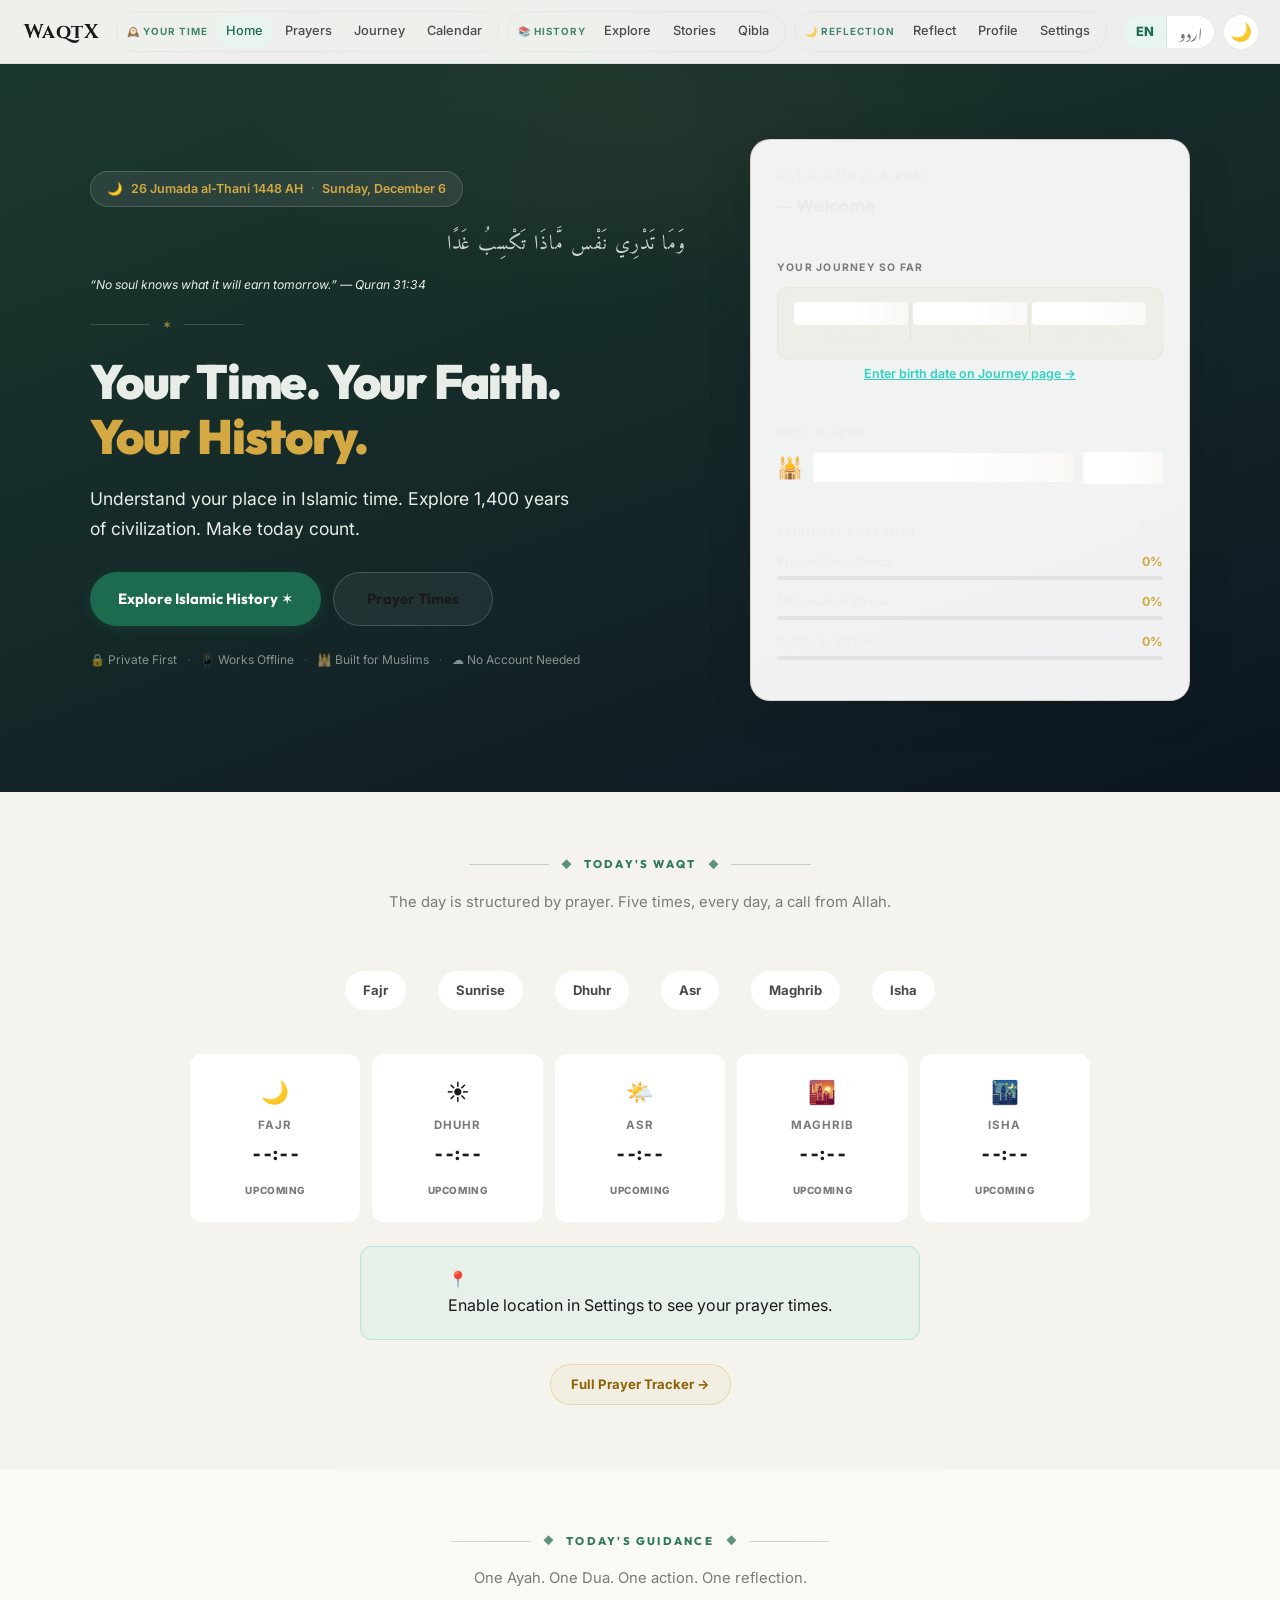
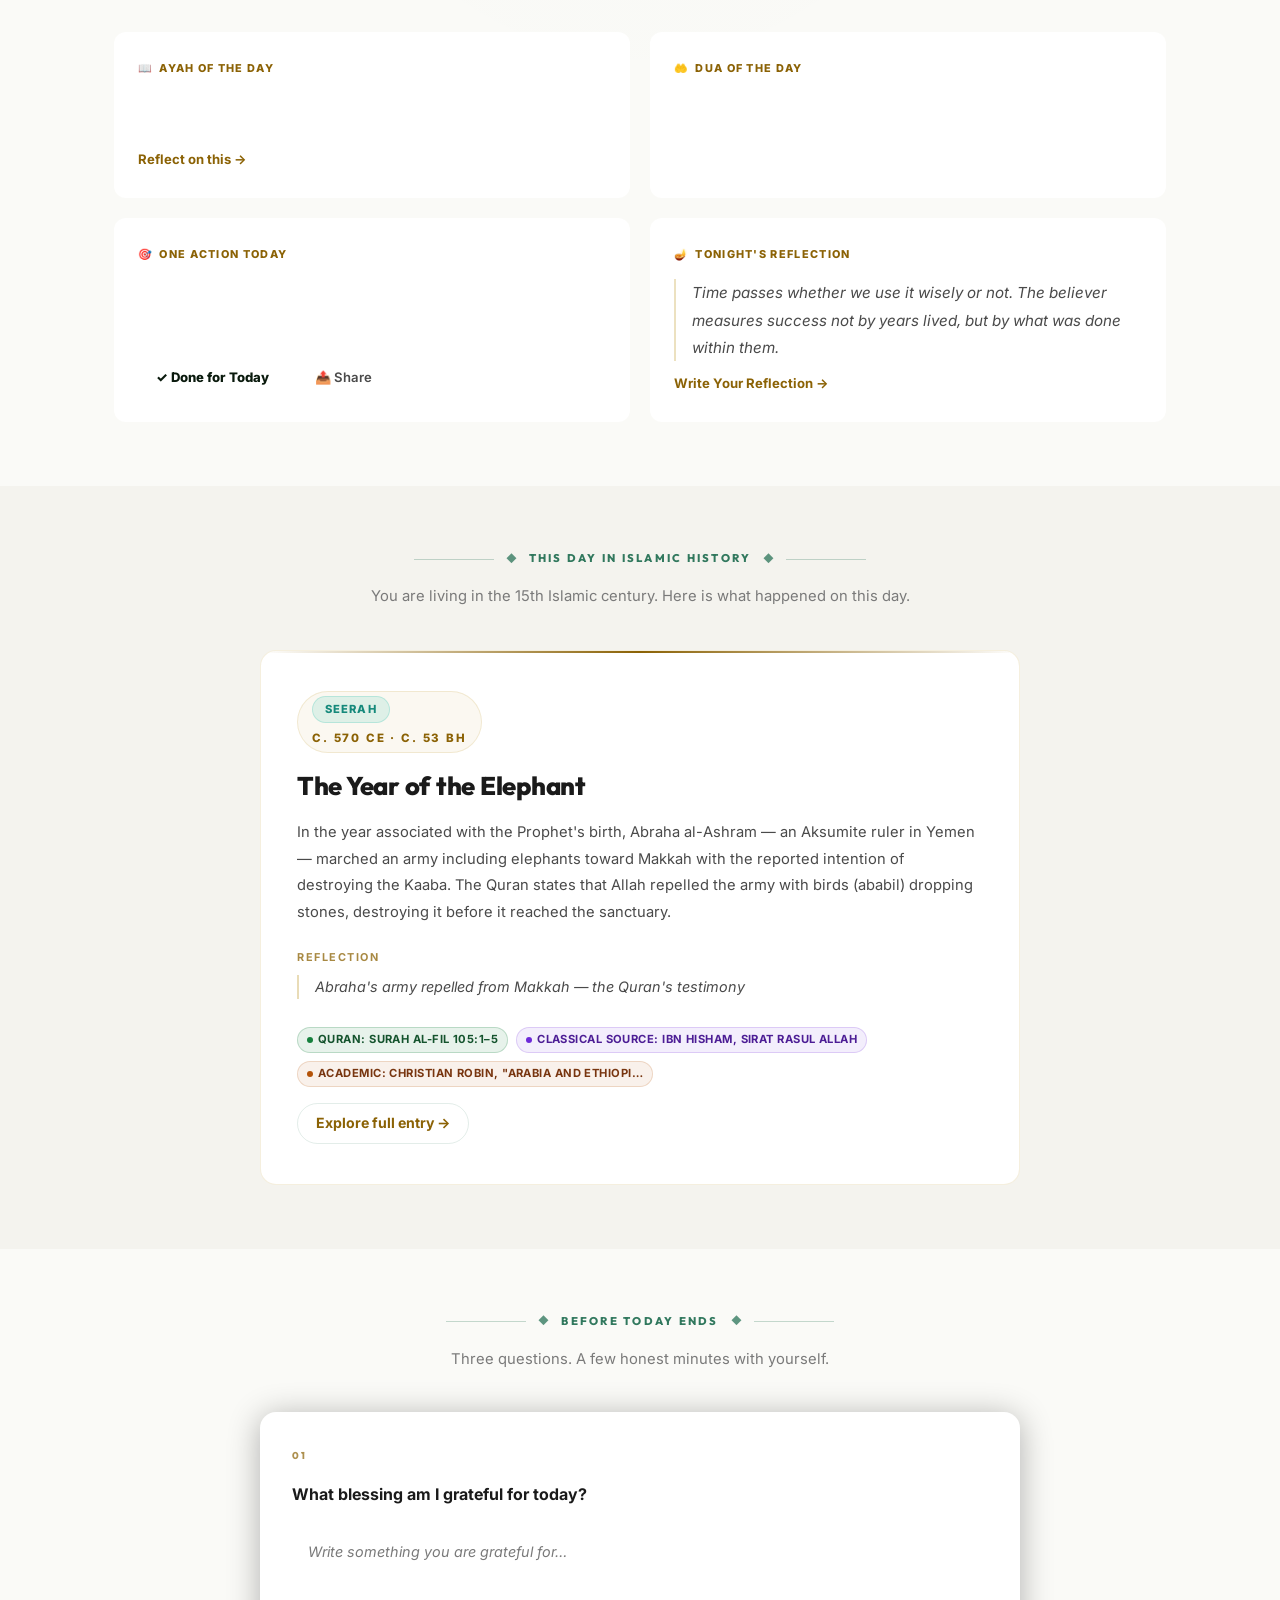
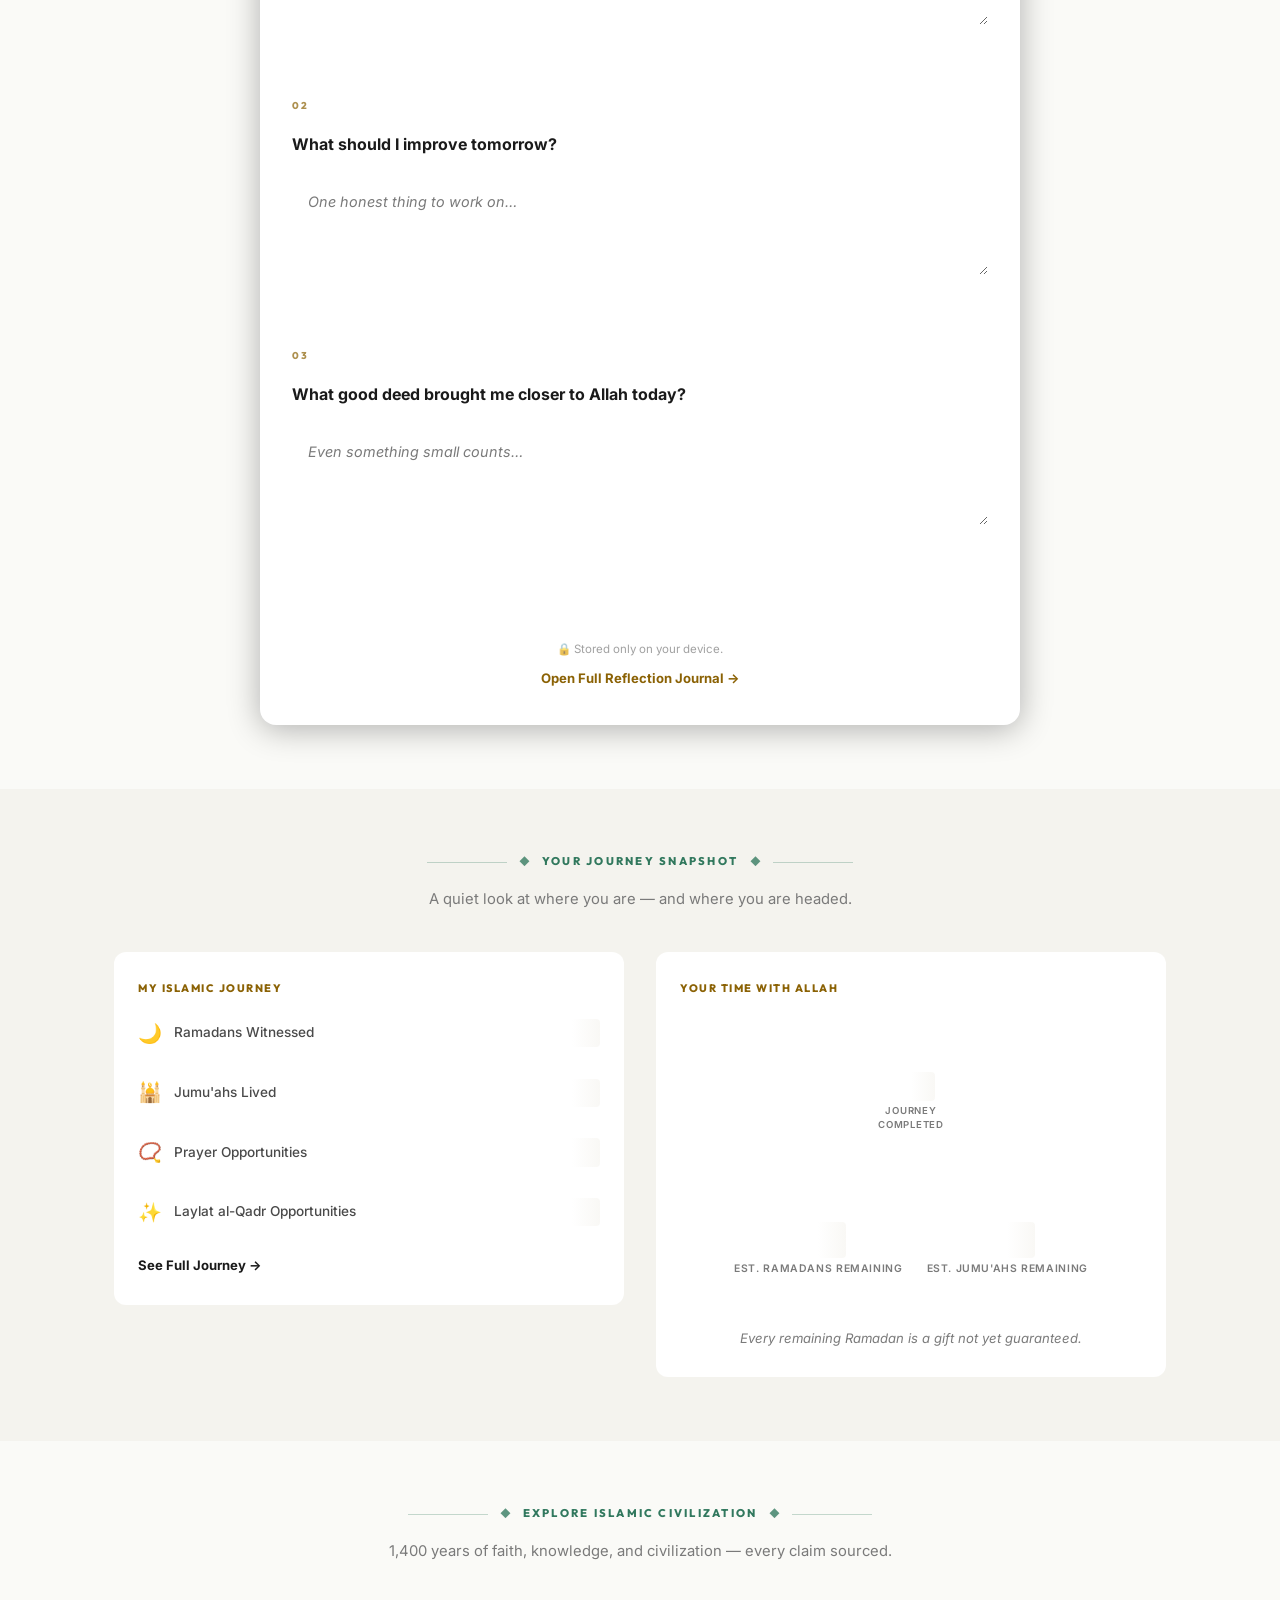
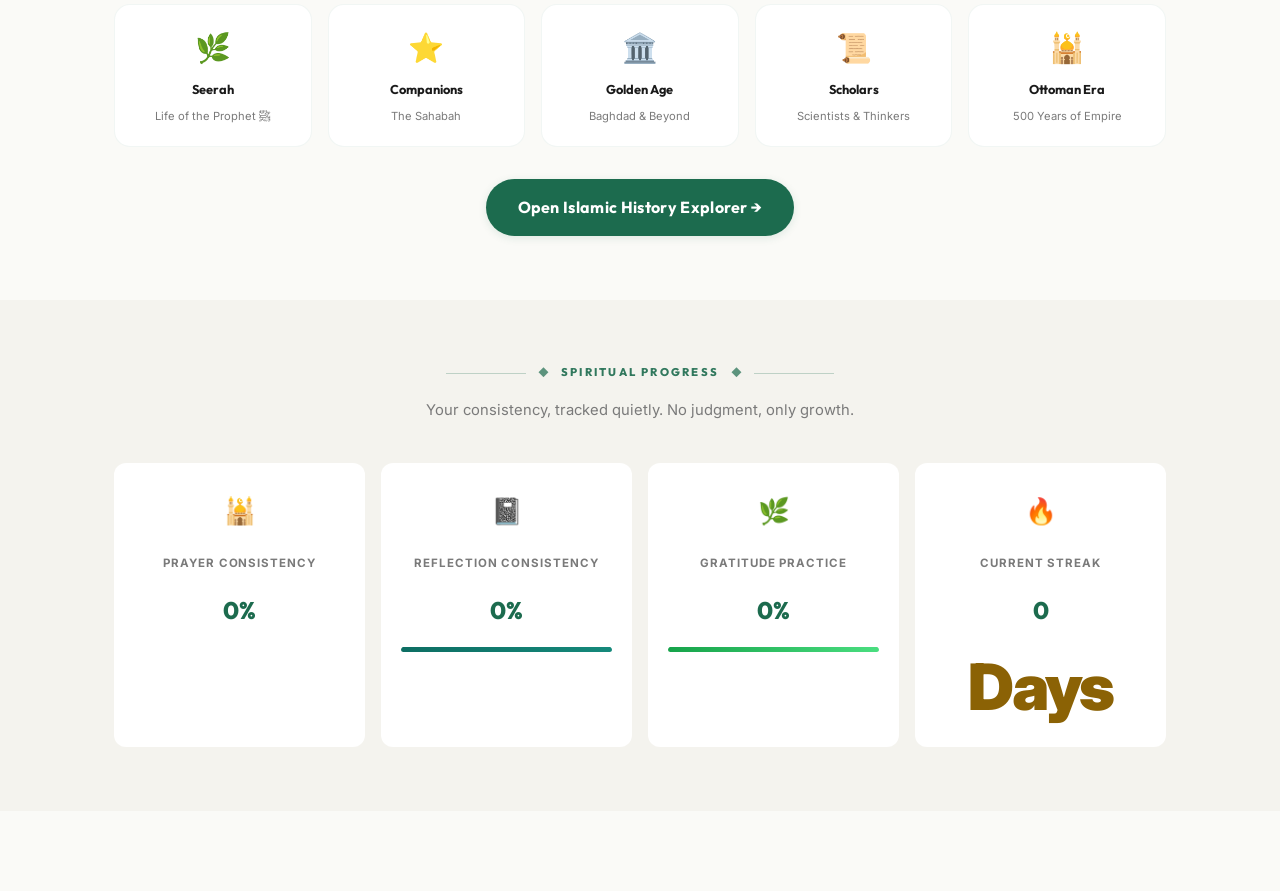
==== commit d551ead6: "WaqtX UI V3: Light-first design system, Urdu RTL, emerald palette, nav redesign Design tokens (style" ====
--- a/index.html
+++ b/index.html
@@ -5,7 +5,7 @@
   <meta name="viewport" content="width=device-width,initial-scale=1.0"/>
   <title>WaqtX — Your Time. Your Faith. Your History.</title>
   <meta name="description" content="Explore Islamic history, understand your journey through time, and make today meaningful. A beautiful Islamic knowledge and reflection experience."/>
-  <meta name="theme-color" content="#0B1220"/>
+  <meta name="theme-color" content="#FAFAF7"/>
   <meta property="og:type" content="website"/>
   <meta property="og:title" content="WaqtX — Your Time. Your Faith. Your History."/>
   <meta property="og:description" content="An immersive Islamic knowledge and personal reflection experience. Explore 1400 years of Islamic civilization, track your prayer rhythm, and reflect daily."/>
@@ -21,18 +21,11 @@
   <link rel="manifest" href="manifest.json"/>
   <link rel="preconnect" href="https://fonts.googleapis.com"/>
   <link rel="preconnect" href="https://fonts.gstatic.com" crossorigin/>
-  <link href="https://fonts.googleapis.com/css2?family=Outfit:wght@300;400;600;700;800;900&family=Inter:wght@300;400;500;600;700;800;900&family=Amiri:wght@400;700&family=Cinzel:wght@400;600;700;900&display=swap" rel="stylesheet"/>
+  <link href="https://fonts.googleapis.com/css2?family=Noto+Nastaliq+Urdu:wght@400;700&family=Outfit:wght@300;400;600;700;800;900&family=Inter:wght@300;400;500;600;700;800;900&family=Amiri:wght@400;700&family=Cinzel:wght@400;600;700;900&display=swap" rel="stylesheet"/>
   <link rel="stylesheet" href="style.css"/>
   <link rel="stylesheet" href="style-pages.css"/>
   <script>
-    (function(){
-      var s='dark';try{s=localStorage.getItem('waqtx_theme')||'dark';}catch(e){}
-      if(s&&s!=='dark') document.documentElement.setAttribute('data-theme',s);
-      var fs=null;try{fs=localStorage.getItem('waqtx_fontsize');}catch(e){}
-      if(fs) document.documentElement.setAttribute('data-fontsize',fs);
-      var hc=false;try{hc=JSON.parse(localStorage.getItem('waqtx_contrast')||'false');}catch(e){}
-      if(hc) document.documentElement.setAttribute('data-contrast','high');
-    })();
+    (function(){var s='light';try{s=localStorage.getItem('waqtx_theme')||'light';}catch(e){}if(s!=='light')document.documentElement.setAttribute('data-theme',s);var fs=null;try{fs=localStorage.getItem('waqtx_font_size');}catch(e){}if(fs)document.documentElement.setAttribute('data-fontsize',fs);var hc=false;try{hc=JSON.parse(localStorage.getItem('waqtx_contrast')||'false');}catch(e){}if(hc)document.documentElement.setAttribute('data-contrast','high');})();
   </script>
 </head>
 <body>
@@ -72,31 +65,20 @@
 
     <!-- Actions -->
     <div class="nav-actions">
-      <div class="lang-switcher" id="lang-switcher">
-        <button class="lang-btn" id="lang-btn" aria-label="Change language" aria-expanded="false">
-          <svg width="13" height="13" viewBox="0 0 24 24" fill="none" stroke="currentColor" stroke-width="2" aria-hidden="true"><circle cx="12" cy="12" r="10"/><line x1="2" y1="12" x2="22" y2="12"/><path d="M12 2a15.3 15.3 0 014 10 15.3 15.3 0 01-4 10 15.3 15.3 0 01-4-10 15.3 15.3 0 014-10z"/></svg>
-          <span id="lang-current">EN</span>
-        </button>
-        <div class="lang-dropdown hidden" id="lang-dropdown" role="menu">
-          <button class="lang-option active" data-lang="en" role="menuitem">🇬🇧 English</button>
-          <button class="lang-option" data-lang="ur" role="menuitem">🇵🇰 اردو</button>
-          <button class="lang-option" data-lang="ar" role="menuitem">🌙 العربية</button>
-          <button class="lang-option" data-lang="roman" role="menuitem">🔤 Roman Urdu</button>
-        </div>
-      </div>
-      <button class="btn-install-app hidden" id="btn-install-app" aria-label="Install WaqtX app">
+      <!-- V3 Language: EN | اردو pills -->
+      <div class="lang-toggle" role="group" aria-label="Language selection">
+        <button class="lang-pill active" data-lang="en" aria-pressed="true">EN</button>
+        <button class="lang-pill" data-lang="ur" aria-pressed="false">&#x627;&#x631;&#x62F;&#x648;</button>
+      </div>
+      <!-- V3 Theme: single-click ☀/🌙 flip -->
+      <button class="btn-theme-toggle" id="btn-theme-toggle" aria-label="Switch to dark theme">&#x1F319;</button>
+      <!-- Install PWA -->
+      <button class="btn-install-app hidden" id="btn-install-app" aria-label="Install WaqtX">
         <svg width="12" height="12" viewBox="0 0 24 24" fill="none" stroke="currentColor" stroke-width="2" aria-hidden="true"><path d="M12 5v14M5 12l7 7 7-7"/><path d="M5 19h14"/></svg>
-        Install
       </button>
-      <div class="theme-wrapper">
-        <button class="btn-theme-toggle" id="btn-theme-toggle" aria-label="Change theme" aria-expanded="false">☀️</button>
-        <div class="theme-dropdown hidden" id="theme-dropdown" role="menu" aria-label="Theme options">
-          <button class="theme-option" data-theme="dark"    role="menuitem">Dark</button>
-          <button class="theme-option" data-theme="light"   role="menuitem">Light</button>
-          <button class="theme-option" data-theme="ramadan" role="menuitem">Ramadan</button>
-          <button class="theme-option" data-theme="friday"  role="menuitem">Friday</button>
-        </div>
-      </div>
+      <!-- Ramadan badge -->
+      <span class="mode-badge ramadan-badge hidden" id="ramadan-badge" aria-live="polite">&#x1F319; Ramadan</span>
+      <!-- Hamburger -->
       <button class="hamburger" id="hamburger" aria-label="Open menu" aria-expanded="false" aria-controls="nav-drawer">
         <span></span><span></span><span></span>
       </button>
--- a/style.css
+++ b/style.css
@@ -1,71 +1,99 @@
 /* ═══════════════════════════════════════════════
-   WaqtX V2 — Complete Stylesheet
+   WaqtX V3 — Complete Stylesheet
    Your Time. Your Faith. Your History.
+   Default: Light Theme (scholarly ivory/emerald)
    ═══════════════════════════════════════════════ */
 
-/* ── 1. Design Tokens ── */
+/* ══════════════════════════════════════
+   1. DESIGN TOKENS — LIGHT (default)
+   Palette: ivory · emerald · muted gold
+   Calm, scholarly, premium, spiritual
+   ══════════════════════════════════════ */
 :root {
-  /* Backgrounds */
-  --bg:        #0B1220;
-  --bg2:       #07121B;
-  --bg3:       #111827;
-  --bg4:       #0d1929;
-
-  /* Gold — Islamic accent */
-  --gold:      #C9A84C;
-  --gold2:     #E8C96A;
-  --gold3:     #8B6914;
-  --gold-glow: rgba(201,168,76,0.18);
+  /* ── Semantic color system ──────────────────
+     emerald  = primary action / Islamic identity
+     gold     = history / important moments
+     blue     = knowledge / scholarly
+     amber    = disputed / caution
+     red      = error / warning
+     ─────────────────────────────────────────── */
+
+  /* Backgrounds — warm ivory progression */
+  --bg:        #FAFAF7;   /* warm ivory — primary page background */
+  --bg2:       #F4F3EE;   /* warm off-white — alternate sections */
+  --bg3:       #FFFFFF;   /* pure white — card surface */
+  --bg4:       #EEEDE6;   /* warm gray — input backgrounds */
+  --bg-hero:   #1C3A2E;   /* deep emerald — hero section */
+
+  /* Emerald — primary / Islamic identity */
+  --emerald:    #1C6B4E;   /* deep emerald — primary */
+  --emerald2:   #2D8A65;   /* medium emerald — hover */
+  --emerald3:   #E8F5EE;   /* pale emerald — subtle bg tint */
+  --emerald-glow: rgba(28,107,78,0.12);
+
+  /* Gold — history / important moments */
+  --gold:      #8B6205;   /* warm dark gold — text on light */
+  --gold2:     #B07D10;   /* medium gold — accents */
+  --gold3:     #FDF3DC;   /* pale gold — subtle bg */
+  --gold-glow: rgba(139,98,5,0.10);
+
+  /* Blue — knowledge / scholarly */
+  --blue:      #1E4DB7;
+  --blue2:     #EFF4FF;
 
   /* Teal — prayer / time accent */
-  --teal:      #14B8A6;
-  --teal2:     #2DD4BF;
-  --teal3:     #0D9488;
-
-  /* Text */
-  --text:      #F8FAFC;
-  --text2:     rgba(248,250,252,0.75);
-  --text3:     rgba(248,250,252,0.45);
-  --text4:     rgba(248,250,252,0.25);
-
-  /* Borders */
-  --border:    rgba(201,168,76,0.10);
-  --border2:   rgba(201,168,76,0.20);
-  --border3:   rgba(201,168,76,0.06);
-
-  /* Cards */
-  --card-bg:   rgba(255,255,255,0.03);
-  --card-bg2:  rgba(255,255,255,0.05);
-  --card-hover: rgba(255,255,255,0.07);
-
-  /* Evidence badge colors */
-  --ev-quran:     #16A34A;
-  --ev-hadith:    #2563EB;
-  --ev-classical: #7C3AED;
-  --ev-academic:  #CA8A04;
-  --ev-disputed:  #DC2626;
+  --teal:      #0D6E63;
+  --teal2:     #15897B;
+  --teal3:     #E8F7F5;
+
+  /* Text — dark charcoal on light */
+  --text:      #1A1A1A;   /* near-black */
+  --text2:     #4A4A4A;   /* dark gray */
+  --text3:     #7A7A7A;   /* medium gray */
+  --text4:     #AAAAAA;   /* light gray */
+
+  /* Borders — warm subtle */
+  --border:    rgba(28,107,78,0.12);    /* emerald-tinted border */
+  --border2:   rgba(28,107,78,0.22);   /* stronger border */
+  --border3:   rgba(28,107,78,0.06);   /* very subtle */
+  --border-warm: rgba(139,98,5,0.14);  /* gold border */
+
+  /* Cards — white with subtle depth */
+  --card-bg:   #FFFFFF;
+  --card-bg2:  #F9F8F5;
+  --card-hover: #F4F3ED;
+
+  /* Evidence badge colors (same across themes — colorblind-safe) */
+  --ev-quran:     #15803D;  /* forest green */
+  --ev-hadith:    #1D4ED8;  /* royal blue */
+  --ev-classical: #6D28D9;  /* deep purple */
+  --ev-academic:  #B45309;  /* amber brown */
+  --ev-disputed:  #B91C1C;  /* deep red */
 
   /* UI */
-  --radius:    12px;
-  --radius-sm: 8px;
-  --radius-lg: 16px;
-  --radius-xl: 20px;
+  --radius:     12px;
+  --radius-sm:  8px;
+  --radius-lg:  16px;
+  --radius-xl:  20px;
   --radius-pill: 999px;
-  --shadow:    0 6px 40px rgba(0,0,0,0.55);
-  --shadow-gold: 0 0 32px rgba(201,168,76,0.14);
-  --transition: 0.22s ease;
-  --nav-h:     60px;
+  --shadow:     0 2px 12px rgba(0,0,0,0.08), 0 1px 3px rgba(0,0,0,0.04);
+  --shadow-md:  0 4px 20px rgba(0,0,0,0.10), 0 2px 6px rgba(0,0,0,0.04);
+  --shadow-emerald: 0 0 0 3px rgba(28,107,78,0.15);
+  --shadow-gold: 0 0 24px rgba(139,98,5,0.10);
+  --transition: 0.20s ease;
+  --nav-h:      64px;
 
   /* Typography */
-  --font:      'Inter', system-ui, sans-serif;
+  --font:         'Inter', system-ui, sans-serif;
   --font-heading: 'Outfit', system-ui, sans-serif;
-  --font-ar:   'Amiri', serif;
-  --font-logo: 'Cinzel', 'Palatino Linotype', serif;
+  --font-ar:      'Amiri', serif;
+  --font-ur:      'Noto Nastaliq Urdu', 'Amiri', serif;
+  --font-logo:    'Cinzel', 'Palatino Linotype', serif;
 
   /* Type scale */
   --fs-xs:   0.7rem;
   --fs-sm:   0.8rem;
-  --fs-base: 0.9rem;
+  --fs-base: 0.925rem;
   --fs-md:   1rem;
   --fs-lg:   1.1rem;
   --fs-xl:   1.25rem;
@@ -80,79 +108,158 @@
   --sp-9: 40px; --sp-10: 48px; --sp-11: 56px; --sp-12: 64px;
 
   /* Navbar */
-  --navbar-bg: rgba(7,18,27,0.92);
-  --navbar-border: rgba(201,168,76,0.08);
-  --dropdown-bg: #07121B;
-  --dropdown-shadow: 0 8px 40px rgba(0,0,0,0.65), 0 0 0 1px rgba(201,168,76,0.06);
+  --navbar-bg:     rgba(250,250,247,0.95);
+  --navbar-border: rgba(28,107,78,0.10);
+  --dropdown-bg:   #FFFFFF;
+  --dropdown-shadow: 0 8px 32px rgba(0,0,0,0.12), 0 0 0 1px rgba(28,107,78,0.08);
 
   /* Modal */
-  --modal-overlay: rgba(0,0,0,0.82);
-  --modal-bg: #0f1722;
-  --modal-border: rgba(201,168,76,0.14);
+  --modal-overlay: rgba(26,26,26,0.72);
+  --modal-bg:      #FFFFFF;
+  --modal-border:  rgba(28,107,78,0.14);
 
   /* Panel */
-  --panel-bg: #111827;
-}
-
-/* ── Light Theme ── */
-[data-theme="light"] {
-  --bg:        #F8FAFC;
-  --bg2:       #F1F5F9;
-  --bg3:       #FFFFFF;
-  --bg4:       #E2E8F0;
-  --gold:      #92670A;
-  --gold2:     #B8860B;
-  --gold3:     #D4A017;
-  --gold-glow: rgba(146,103,10,0.12);
-  --teal:      #0F766E;
-  --teal2:     #14B8A6;
-  --text:      #0F172A;
-  --text2:     rgba(15,23,42,0.72);
-  --text3:     rgba(15,23,42,0.48);
-  --text4:     rgba(15,23,42,0.28);
-  --border:    rgba(146,103,10,0.14);
-  --border2:   rgba(146,103,10,0.26);
-  --border3:   rgba(146,103,10,0.08);
-  --card-bg:   rgba(0,0,0,0.02);
-  --card-bg2:  rgba(0,0,0,0.04);
-  --card-hover: rgba(0,0,0,0.06);
-  --navbar-bg: rgba(248,250,252,0.94);
-  --navbar-border: rgba(146,103,10,0.10);
-  --dropdown-bg: #FFFFFF;
-  --dropdown-shadow: 0 8px 40px rgba(0,0,0,0.14), 0 0 0 1px rgba(146,103,10,0.08);
-  --modal-bg: #FFFFFF;
-  --modal-border: rgba(146,103,10,0.16);
   --panel-bg: #FFFFFF;
-  --shadow:    0 6px 40px rgba(0,0,0,0.12);
-}
-
-/* ── Ramadan Theme ── */
+}
+
+/* ══════════════════════════════════════
+   DARK THEME — deep charcoal / emerald
+   Not an inversion — a crafted palette
+   ══════════════════════════════════════ */
+[data-theme="dark"] {
+  /* Backgrounds — charcoal with warmth */
+  --bg:        #141B14;   /* very dark olive-black */
+  --bg2:       #0F160F;   /* darker */
+  --bg3:       #1C251C;   /* dark card surface */
+  --bg4:       #222E22;   /* input/panel */
+  --bg-hero:   #0D1A11;   /* deep */
+
+  /* Emerald on dark */
+  --emerald:    #34C97A;   /* bright emerald on dark */
+  --emerald2:   #4ADB8F;
+  --emerald3:   rgba(52,201,122,0.10);
+  --emerald-glow: rgba(52,201,122,0.18);
+
+  /* Gold on dark */
+  --gold:      #D4A843;
+  --gold2:     #E8C96A;
+  --gold3:     rgba(212,168,67,0.10);
+  --gold-glow: rgba(212,168,67,0.15);
+
+  /* Blue */
+  --blue:      #60A5FA;
+  --blue2:     rgba(96,165,250,0.10);
+
+  /* Teal */
+  --teal:      #2DD4BF;
+  --teal2:     #5EEAD4;
+  --teal3:     rgba(45,212,191,0.10);
+
+  /* Text — off-white, reduced harshness */
+  --text:      #E8EDE8;
+  --text2:     rgba(232,237,232,0.78);
+  --text3:     rgba(232,237,232,0.48);
+  --text4:     rgba(232,237,232,0.28);
+
+  /* Borders */
+  --border:    rgba(52,201,122,0.12);
+  --border2:   rgba(52,201,122,0.22);
+  --border3:   rgba(52,201,122,0.06);
+  --border-warm: rgba(212,168,67,0.16);
+
+  /* Cards */
+  --card-bg:    rgba(255,255,255,0.04);
+  --card-bg2:   rgba(255,255,255,0.07);
+  --card-hover: rgba(255,255,255,0.09);
+
+  /* UI */
+  --shadow:     0 4px 24px rgba(0,0,0,0.50);
+  --shadow-md:  0 8px 40px rgba(0,0,0,0.55);
+  --shadow-emerald: 0 0 0 3px rgba(52,201,122,0.20);
+  --shadow-gold: 0 0 28px rgba(212,168,67,0.14);
+
+  /* Navbar */
+  --navbar-bg:     rgba(20,27,20,0.94);
+  --navbar-border: rgba(52,201,122,0.10);
+  --dropdown-bg:   #1C251C;
+  --dropdown-shadow: 0 8px 40px rgba(0,0,0,0.60), 0 0 0 1px rgba(52,201,122,0.08);
+
+  /* Modal */
+  --modal-overlay: rgba(0,0,0,0.80);
+  --modal-bg:      #1C251C;
+  --modal-border:  rgba(52,201,122,0.16);
+
+  /* Panel */
+  --panel-bg: #1C251C;
+}
+
+/* ══════════════════════════════════════
+   RAMADAN THEME — deep midnight / gold
+   ══════════════════════════════════════ */
 [data-theme="ramadan"] {
-  --bg:        #050E1A;
-  --bg2:       #030B14;
-  --bg3:       #091220;
+  --bg:        #05101A;
+  --bg2:       #030C14;
+  --bg3:       #091520;
+  --bg4:       #0E1E2C;
+  --bg-hero:   #03080F;
+  --emerald:    #C9A84C;
+  --emerald2:   #E8C96A;
+  --emerald3:   rgba(201,168,76,0.10);
+  --emerald-glow: rgba(201,168,76,0.20);
   --gold:      #D4A017;
   --gold2:     #FFD36A;
+  --gold3:     rgba(212,160,23,0.10);
+  --gold-glow: rgba(212,160,23,0.20);
   --teal:      #C9A84C;
   --teal2:     #E8C96A;
-  --border:    rgba(212,160,23,0.14);
+  --teal3:     rgba(201,168,76,0.08);
+  --text:      #EDE8DA;
+  --text2:     rgba(237,232,218,0.78);
+  --text3:     rgba(237,232,218,0.48);
+  --text4:     rgba(237,232,218,0.28);
+  --border:    rgba(212,160,23,0.15);
   --border2:   rgba(212,160,23,0.28);
-  --gold-glow: rgba(212,160,23,0.22);
-}
-
-/* ── Friday Theme ── */
+  --border3:   rgba(212,160,23,0.07);
+  --border-warm: rgba(212,160,23,0.20);
+  --card-bg:   rgba(255,255,255,0.03);
+  --card-bg2:  rgba(255,255,255,0.05);
+  --card-hover: rgba(255,255,255,0.07);
+  --navbar-bg: rgba(5,16,26,0.95);
+  --navbar-border: rgba(212,160,23,0.12);
+  --dropdown-bg: #091520;
+  --modal-bg:  #091520;
+  --modal-border: rgba(212,160,23,0.18);
+  --panel-bg:  #091520;
+  --shadow:    0 4px 24px rgba(0,0,0,0.60);
+  --shadow-md: 0 8px 40px rgba(0,0,0,0.65);
+}
+
+/* ══════════════════════════════════════
+   FRIDAY THEME — deep night / warm green
+   ══════════════════════════════════════ */
 [data-theme="friday"] {
-  --bg:        #0A1020;
-  --bg2:       #060E18;
+  --bg:        #0A1520;
+  --bg2:       #060F18;
+  --bg3:       #0E1A28;
+  --bg-hero:   #060F18;
+  --emerald:    #22C55E;
+  --emerald2:   #4ADE80;
+  --emerald3:   rgba(34,197,94,0.10);
   --gold:      #EAB308;
   --gold2:     #FDE047;
-  --teal:      #16A34A;
-  --teal2:     #22C55E;
-  --border:    rgba(234,179,8,0.14);
-  --gold-glow: rgba(234,179,8,0.18);
-}
-
-/* ── 2. Reset ── */
+  --gold3:     rgba(234,179,8,0.10);
+  --teal:      #22C55E;
+  --teal2:     #4ADE80;
+  --border:    rgba(34,197,94,0.14);
+  --border2:   rgba(34,197,94,0.26);
+  --gold-glow: rgba(234,179,8,0.15);
+  --navbar-bg: rgba(10,21,32,0.95);
+  --navbar-border: rgba(34,197,94,0.12);
+}
+
+/* ══════════════════════════════════════
+   2. RESET
+   ══════════════════════════════════════ */
 *, *::before, *::after { box-sizing: border-box; margin: 0; padding: 0; }
 html { scroll-behavior: smooth; font-size: 16px; }
 body {
@@ -164,10 +271,30 @@
   padding-bottom: 80px;
   -webkit-font-smoothing: antialiased;
   -moz-osx-font-smoothing: grayscale;
+  /* Light: subtle warm paper texture */
+  background-image: none;
+}
+
+/* Light mode paper texture */
+:root body {
   background-image:
-    radial-gradient(ellipse 80% 50% at 50% -10%, rgba(201,168,76,0.04) 0%, transparent 60%),
-    radial-gradient(ellipse 50% 40% at 85% 85%, rgba(20,184,166,0.03) 0%, transparent 50%);
-}
+    radial-gradient(ellipse 100% 60% at 50% -5%, rgba(28,107,78,0.04) 0%, transparent 60%);
+}
+
+/* Dark mode subtle glow */
+[data-theme="dark"] body {
+  background-image:
+    radial-gradient(ellipse 80% 50% at 50% -10%, rgba(52,201,122,0.04) 0%, transparent 60%),
+    radial-gradient(ellipse 50% 40% at 85% 85%, rgba(45,212,191,0.03) 0%, transparent 50%);
+}
+
+/* Urdu: use Noto Nastaliq for body text */
+html[lang="ur"] body {
+  font-family: var(--font-ur);
+  line-height: 2.2;  /* Nastaliq needs more leading */
+  font-size: 1.05rem;
+}
+
 a { color: inherit; text-decoration: none; }
 button { cursor: pointer; border: none; background: none; font-family: inherit; }
 input, select, textarea { font-family: inherit; }
@@ -181,20 +308,22 @@
 ::-webkit-scrollbar-thumb:hover { background: var(--gold); }
 
 /* ── 4. Selection ── */
-::selection { background: rgba(201,168,76,0.22); color: var(--text); }
+::selection { background: rgba(28,107,78,0.18); color: var(--text); }
 
 /* ── 5. Focus ── */
-:focus-visible { outline: 2px solid var(--gold); outline-offset: 3px; border-radius: var(--radius-sm); }
+:focus-visible { outline: 2px solid var(--emerald); outline-offset: 3px; border-radius: var(--radius-sm); }
 
 /* ── 6. Utility classes ── */
 .hidden { display: none !important; }
 .sr-only { position: absolute; width: 1px; height: 1px; overflow: hidden; clip: rect(0,0,0,0); }
-.text-gold  { color: var(--gold); }
-.text-teal  { color: var(--teal); }
-.text-muted { color: var(--text3); }
-.font-ar    { font-family: var(--font-ar); }
-.text-right { text-align: right; }
-.text-center { text-align: center; }
+.text-gold    { color: var(--gold); }
+.text-emerald { color: var(--emerald); }
+.text-teal    { color: var(--teal); }
+.text-muted   { color: var(--text3); }
+.font-ar      { font-family: var(--font-ar); }
+.font-ur      { font-family: var(--font-ur); }
+.text-right   { text-align: right; }
+.text-center  { text-align: center; }
 .privacy-notice { font-size: var(--fs-xs); color: var(--text3); margin-top: var(--sp-3); }
 
 /* ── 7. Skeleton shimmer ── */
@@ -222,7 +351,7 @@
   font-weight: 700;
   letter-spacing: 0.16em;
   text-transform: uppercase;
-  color: var(--gold);
+  color: var(--emerald);
   opacity: 0.9;
 }
 .arabic-text {
@@ -299,9 +428,10 @@
   font-weight: 700;
   letter-spacing: 0.1em;
   text-transform: uppercase;
-  color: var(--text3);
+  color: var(--emerald);
   padding: 0 6px 0 4px;
   white-space: nowrap;
+  opacity: 0.8;
 }
 .nav-link {
   font-size: var(--fs-sm);
@@ -312,8 +442,8 @@
   transition: color var(--transition), background var(--transition);
   white-space: nowrap;
 }
-.nav-link:hover { color: var(--text); background: var(--card-bg2); }
-.nav-link.active { color: var(--gold); background: rgba(201,168,76,0.1); }
+.nav-link:hover { color: var(--text); background: var(--emerald3); }
+.nav-link.active { color: var(--emerald); background: var(--emerald3); }
 
 /* Nav actions */
 .nav-actions {
@@ -640,7 +770,7 @@
   font-weight: 800;
   letter-spacing: 0.2em;
   text-transform: uppercase;
-  color: var(--gold);
+  color: var(--emerald);
   opacity: 0.9;
 }
 .section-sub {
@@ -690,7 +820,7 @@
 .card:hover {
   border-color: var(--border2);
   background: var(--card-hover);
-  box-shadow: var(--shadow-gold);
+  box-shadow: var(--shadow-emerald), var(--shadow);
 }
 .card-sm { padding: var(--sp-4); border-radius: var(--radius); }
 .card-xl { padding: var(--sp-9); border-radius: var(--radius-xl); }
@@ -1986,3 +2116,1001 @@
 .privacy-page p, .privacy-page li { font-size: var(--fs-base); color: var(--text2); line-height: 1.8; margin-bottom: var(--sp-4); }
 .privacy-page ul { padding-left: var(--sp-6); }
 .privacy-page li { list-style: disc; }
+
+/* ═══════════════════════════════════════════════
+   Phase 2B — Visual Timeline, World Map,
+   People Explorer, Global Search
+   ═══════════════════════════════════════════════ */
+
+/* ── Visual horizontal timeline ── */
+.vis-timeline-wrap {
+  position: relative;
+  overflow-x: auto;
+  overflow-y: visible;
+  padding: var(--sp-6) 0 var(--sp-9);
+  cursor: grab;
+  -webkit-overflow-scrolling: touch;
+  scrollbar-width: thin;
+  scrollbar-color: var(--border2) var(--bg2);
+}
+.vis-timeline-wrap:active { cursor: grabbing; }
+.vis-timeline-inner {
+  position: relative;
+  min-width: 1400px;
+  height: 260px;
+  padding: 0 var(--sp-9);
+}
+
+/* Era bands */
+.vis-era-band {
+  position: absolute;
+  top: 60px;
+  height: 80px;
+  border-radius: var(--radius-sm);
+  opacity: 0.18;
+  transition: opacity var(--transition);
+}
+.vis-era-band:hover { opacity: 0.28; }
+.vis-era-label {
+  position: absolute;
+  top: 42px;
+  font-size: 0.62rem;
+  font-weight: 800;
+  letter-spacing: 0.1em;
+  text-transform: uppercase;
+  color: var(--text3);
+  white-space: nowrap;
+  transform: translateX(-50%);
+}
+
+/* Spine */
+.vis-spine {
+  position: absolute;
+  top: 100px;
+  left: var(--sp-9);
+  right: var(--sp-9);
+  height: 2px;
+  background: linear-gradient(90deg, rgba(201,168,76,0.15), var(--gold), rgba(201,168,76,0.15));
+}
+
+/* Event nodes */
+.vis-node {
+  position: absolute;
+  top: 88px;
+  transform: translateX(-50%);
+  display: flex;
+  flex-direction: column;
+  align-items: center;
+  cursor: pointer;
+  z-index: 2;
+}
+.vis-node-dot {
+  width: 12px;
+  height: 12px;
+  border-radius: 50%;
+  background: var(--bg);
+  border: 2px solid var(--gold);
+  transition: all 0.18s ease;
+  flex-shrink: 0;
+}
+.vis-node:hover .vis-node-dot,
+.vis-node:focus .vis-node-dot {
+  background: var(--gold);
+  box-shadow: 0 0 12px rgba(201,168,76,0.5);
+  transform: scale(1.4);
+}
+.vis-node.featured .vis-node-dot {
+  width: 16px;
+  height: 16px;
+  background: var(--gold);
+  box-shadow: 0 0 10px rgba(201,168,76,0.4);
+  top: -2px;
+}
+.vis-node-label {
+  position: absolute;
+  white-space: nowrap;
+  font-size: 0.65rem;
+  font-weight: 700;
+  color: var(--text3);
+  max-width: 90px;
+  overflow: hidden;
+  text-overflow: ellipsis;
+  white-space: nowrap;
+  transition: color 0.18s;
+  pointer-events: none;
+}
+.vis-node:hover .vis-node-label { color: var(--gold); }
+.vis-node.above .vis-node-label { bottom: 20px; text-align: center; }
+.vis-node.below .vis-node-label { top: 20px; text-align: center; }
+.vis-node-year {
+  position: absolute;
+  font-size: 0.6rem;
+  color: var(--text4);
+  font-variant-numeric: tabular-nums;
+  pointer-events: none;
+}
+.vis-node.above .vis-node-year { bottom: 8px; }
+.vis-node.below .vis-node-year { top: 8px; }
+
+/* Era axis labels */
+.vis-axis-year {
+  position: absolute;
+  top: 116px;
+  font-size: 0.6rem;
+  color: var(--text4);
+  transform: translateX(-50%);
+  font-variant-numeric: tabular-nums;
+}
+
+/* Timeline tooltip */
+.vis-tooltip {
+  position: fixed;
+  background: var(--bg3);
+  border: 1px solid var(--border);
+  border-radius: var(--radius);
+  padding: var(--sp-3) var(--sp-4);
+  font-size: var(--fs-sm);
+  color: var(--text2);
+  pointer-events: none;
+  z-index: 3000;
+  max-width: 220px;
+  box-shadow: var(--shadow);
+  line-height: 1.5;
+  display: none;
+}
+.vis-tooltip.show { display: block; }
+.vis-tooltip-title { font-weight: 700; color: var(--text); margin-bottom: 3px; }
+.vis-tooltip-date  { font-size: var(--fs-xs); color: var(--gold); }
+
+/* ── Islamic World Map ── */
+.world-map-section { background: var(--bg2); }
+.world-map-container {
+  position: relative;
+  max-width: 900px;
+  margin: 0 auto;
+  background: var(--card-bg);
+  border: 1px solid var(--border);
+  border-radius: var(--radius-xl);
+  overflow: hidden;
+}
+.world-map-svg {
+  width: 100%;
+  display: block;
+}
+.map-city-btn {
+  cursor: pointer;
+  transition: all 0.18s ease;
+}
+.map-city-btn:hover .map-city-dot,
+.map-city-btn:focus .map-city-dot {
+  r: 8;
+  fill: var(--gold2);
+}
+.map-city-dot {
+  fill: var(--gold);
+  transition: all 0.18s ease;
+}
+.map-city-pulse {
+  fill: none;
+  stroke: var(--gold);
+  stroke-width: 1;
+  opacity: 0.4;
+  animation: mapPulse 2.5s ease-out infinite;
+}
+@keyframes mapPulse {
+  0%   { r: 6; opacity: 0.6; }
+  100% { r: 18; opacity: 0; }
+}
+.map-city-label {
+  font-size: 8px;
+  fill: var(--text2);
+  font-family: var(--font);
+  font-weight: 600;
+  pointer-events: none;
+  transition: fill 0.18s;
+}
+.map-city-btn:hover .map-city-label { fill: var(--gold); }
+
+/* Map info panel */
+.map-info-panel {
+  padding: var(--sp-5) var(--sp-6);
+  border-top: 1px solid var(--border3);
+  min-height: 80px;
+  display: flex;
+  align-items: center;
+  gap: var(--sp-5);
+  flex-wrap: wrap;
+}
+.map-info-placeholder {
+  font-size: var(--fs-sm);
+  color: var(--text3);
+  font-style: italic;
+}
+.map-info-content { display: none; flex: 1; gap: var(--sp-4); align-items: flex-start; }
+.map-info-content.show { display: flex; }
+.map-info-title { font-family: var(--font-heading); font-size: var(--fs-lg); font-weight: 700; color: var(--text); }
+.map-info-subtitle { font-size: var(--fs-sm); color: var(--gold); margin-top: 2px; }
+.map-info-summary { font-size: var(--fs-sm); color: var(--text3); line-height: 1.6; margin-top: var(--sp-2); max-width: 500px; }
+.map-info-link { font-size: var(--fs-sm); font-weight: 700; color: var(--teal); margin-top: var(--sp-2); display: inline-block; transition: color var(--transition); }
+.map-info-link:hover { color: var(--teal2); }
+
+/* ── People Explorer ── */
+.people-tabs {
+  display: flex;
+  gap: var(--sp-2);
+  margin-bottom: var(--sp-7);
+  border-bottom: 1px solid var(--border3);
+  padding-bottom: var(--sp-1);
+  flex-wrap: wrap;
+}
+.people-tab {
+  padding: 8px 18px;
+  font-size: var(--fs-sm);
+  font-weight: 700;
+  color: var(--text3);
+  border-radius: var(--radius-pill) var(--radius-pill) 0 0;
+  cursor: pointer;
+  border: none;
+  background: none;
+  font-family: var(--font);
+  transition: color var(--transition);
+  border-bottom: 2px solid transparent;
+  margin-bottom: -1px;
+}
+.people-tab:hover { color: var(--text2); }
+.people-tab.active { color: var(--gold); border-bottom-color: var(--gold); }
+.people-panel { display: none; }
+.people-panel.active { display: block; }
+.people-grid {
+  display: grid;
+  grid-template-columns: repeat(auto-fill, minmax(280px, 1fr));
+  gap: var(--sp-5);
+}
+.person-card {
+  background: var(--card-bg);
+  border: 1px solid var(--border3);
+  border-radius: var(--radius-lg);
+  padding: var(--sp-6);
+  cursor: pointer;
+  transition: all var(--transition);
+  display: flex;
+  flex-direction: column;
+  gap: var(--sp-3);
+}
+.person-card:hover {
+  border-color: var(--border2);
+  background: var(--card-bg2);
+  box-shadow: var(--shadow-gold);
+  transform: translateY(-2px);
+}
+.person-card-header { display: flex; align-items: flex-start; gap: var(--sp-4); }
+.person-avatar {
+  width: 48px;
+  height: 48px;
+  border-radius: 50%;
+  background: var(--card-bg2);
+  border: 2px solid var(--border2);
+  display: flex;
+  align-items: center;
+  justify-content: center;
+  font-size: 1.5rem;
+  flex-shrink: 0;
+}
+.person-info { flex: 1; }
+.person-name { font-family: var(--font-heading); font-size: var(--fs-md); font-weight: 700; color: var(--text); line-height: 1.3; }
+.person-subtitle { font-size: var(--fs-xs); color: var(--gold); font-weight: 600; margin-top: 3px; }
+.person-dates { font-size: var(--fs-xs); color: var(--text3); margin-top: 2px; }
+.person-summary { font-size: var(--fs-sm); color: var(--text3); line-height: 1.6; }
+.person-footer { display: flex; align-items: center; justify-content: space-between; margin-top: auto; padding-top: var(--sp-3); border-top: 1px solid var(--border3); }
+.person-collection { font-size: var(--fs-xs); font-weight: 700; text-transform: uppercase; letter-spacing: 0.08em; color: var(--text4); }
+.person-read { font-size: var(--fs-xs); font-weight: 700; color: var(--teal); }
+
+/* ── Global Search Page ── */
+.search-page { max-width: 900px; margin: 0 auto; padding: 0 var(--sp-6) var(--sp-12); }
+.search-hero {
+  text-align: center;
+  padding: calc(var(--nav-h) + var(--sp-12)) var(--sp-6) var(--sp-9);
+  background: var(--bg2);
+  border-bottom: 1px solid var(--border3);
+  margin-bottom: var(--sp-9);
+}
+.search-hero-title { font-family: var(--font-heading); font-size: var(--fs-3xl); font-weight: 900; color: var(--text); letter-spacing: -0.02em; margin-bottom: var(--sp-3); }
+.search-hero-sub { font-size: var(--fs-base); color: var(--text3); margin-bottom: var(--sp-7); }
+.search-main-wrap { position: relative; max-width: 640px; margin: 0 auto; }
+.search-main-input {
+  width: 100%;
+  background: var(--bg3);
+  border: 2px solid var(--border);
+  border-radius: var(--radius-pill);
+  padding: 16px 56px 16px 24px;
+  font-size: var(--fs-lg);
+  color: var(--text);
+  transition: border-color var(--transition);
+  font-family: var(--font);
+}
+.search-main-input:focus { outline: none; border-color: var(--gold); }
+.search-main-input::placeholder { color: var(--text4); }
+.search-clear-btn {
+  position: absolute;
+  right: 16px;
+  top: 50%;
+  transform: translateY(-50%);
+  color: var(--text3);
+  font-size: 1rem;
+  width: 32px;
+  height: 32px;
+  display: flex;
+  align-items: center;
+  justify-content: center;
+  border-radius: 50%;
+  transition: all var(--transition);
+}
+.search-clear-btn:hover { background: var(--card-bg2); color: var(--text); }
+.search-filters-bar {
+  display: flex;
+  flex-wrap: wrap;
+  gap: var(--sp-2);
+  margin-bottom: var(--sp-7);
+  align-items: center;
+}
+.search-filters-label { font-size: var(--fs-xs); font-weight: 700; color: var(--text3); text-transform: uppercase; letter-spacing: 0.1em; margin-right: var(--sp-2); }
+.search-results-meta { font-size: var(--fs-sm); color: var(--text3); margin-bottom: var(--sp-6); min-height: 24px; }
+.search-results-grid { display: flex; flex-direction: column; gap: var(--sp-4); }
+.search-result-card {
+  background: var(--card-bg);
+  border: 1px solid var(--border3);
+  border-radius: var(--radius-lg);
+  padding: var(--sp-5) var(--sp-6);
+  cursor: pointer;
+  transition: all var(--transition);
+  display: flex;
+  align-items: flex-start;
+  gap: var(--sp-5);
+}
+.search-result-card:hover { border-color: var(--border2); background: var(--card-bg2); box-shadow: var(--shadow-gold); }
+.src-left { flex: 1; }
+.src-era-row { display: flex; align-items: center; gap: var(--sp-2); margin-bottom: var(--sp-2); }
+.src-title { font-family: var(--font-heading); font-size: var(--fs-lg); font-weight: 700; color: var(--text); margin-bottom: var(--sp-1); }
+.src-title mark { background: rgba(201,168,76,0.25); color: var(--gold2); border-radius: 2px; padding: 0 2px; }
+.src-subtitle { font-size: var(--fs-sm); color: var(--gold); font-weight: 600; margin-bottom: var(--sp-2); }
+.src-summary { font-size: var(--fs-sm); color: var(--text3); line-height: 1.6; }
+.src-summary mark { background: rgba(201,168,76,0.15); color: var(--text2); border-radius: 2px; }
+.src-right { flex-shrink: 0; text-align: right; display: flex; flex-direction: column; align-items: flex-end; gap: var(--sp-2); }
+.src-date { font-size: var(--fs-xs); color: var(--text4); font-variant-numeric: tabular-nums; }
+.search-empty { text-align: center; padding: var(--sp-12) 0; color: var(--text3); }
+.search-empty-icon { font-size: 3rem; margin-bottom: var(--sp-4); }
+.search-suggestions { display: flex; flex-wrap: wrap; gap: var(--sp-2); justify-content: center; margin-top: var(--sp-5); }
+.search-suggestion-chip {
+  padding: 6px 14px;
+  border-radius: var(--radius-pill);
+  font-size: var(--fs-sm);
+  font-weight: 600;
+  background: var(--card-bg2);
+  border: 1px solid var(--border);
+  color: var(--text2);
+  cursor: pointer;
+  transition: all var(--transition);
+}
+.search-suggestion-chip:hover { border-color: var(--gold); color: var(--gold); background: rgba(201,168,76,0.07); }
+
+/* Responsive Phase 2B */
+@media (max-width: 768px) {
+  .vis-timeline-inner { min-width: 900px; height: 200px; }
+  .people-grid { grid-template-columns: 1fr; }
+  .search-result-card { flex-direction: column; }
+  .src-right { align-items: flex-start; flex-direction: row; flex-wrap: wrap; }
+  .world-map-container { border-radius: var(--radius-lg); }
+}
+
+
+/* ═══════════════════════════════════════════════
+   UI V3 — NEW COMPONENTS
+   Card redesign · Hero · Nav · Badges · RTL
+   ═══════════════════════════════════════════════ */
+
+/* ── V3 FONT: Noto Nastaliq Urdu loaded via HTML <link>
+   Fallback here in CSS for completeness ── */
+@supports (font-family: 'Noto Nastaliq Urdu') {
+  html[lang="ur"] body { font-family: 'Noto Nastaliq Urdu', 'Amiri', serif; }
+}
+
+/* ══════════════════════════════════════
+   TASK 3 — CARD / SECTION / HERO
+   ══════════════════════════════════════ */
+
+/* Section heading V3: emerald underline bar */
+.section-heading { margin-bottom: var(--sp-4); }
+.sh-line { background: var(--emerald); opacity: 0.25; }
+.sh-icon { color: var(--emerald); }
+
+/* Section sub-title */
+.section-sub { color: var(--text3); }
+
+/* Card V3: clean white with left emerald accent on hover */
+.card {
+  background: var(--card-bg);
+  border: 1px solid var(--border);
+  border-radius: var(--radius-lg);
+  padding: var(--sp-6);
+  transition: border-color var(--transition), box-shadow var(--transition), transform var(--transition);
+}
+.card:hover {
+  border-color: var(--border2);
+  box-shadow: var(--shadow-md), inset 3px 0 0 var(--emerald);
+  transform: none; /* no lift on light — just the accent */
+}
+
+/* History cards V3 */
+.history-card {
+  background: var(--card-bg);
+  border: 1px solid var(--border);
+  border-left: 3px solid transparent;
+  transition: all var(--transition);
+}
+.history-card:hover {
+  border-color: var(--border2);
+  border-left-color: var(--emerald);
+  background: var(--card-hover);
+  box-shadow: var(--shadow-md);
+  transform: translateY(-1px);
+}
+
+/* Person cards V3 */
+.person-card {
+  border-left: 3px solid transparent;
+}
+.person-card:hover {
+  border-left-color: var(--emerald);
+  box-shadow: var(--shadow-md);
+  transform: translateY(-1px);
+}
+
+/* Guidance cards V3 */
+.guidance-card:hover {
+  border-color: var(--border2);
+  border-left: 3px solid var(--emerald);
+  box-shadow: var(--shadow);
+}
+.guidance-card { border-left: 3px solid transparent; }
+
+/* Era cards V3 */
+.era-card:hover {
+  border-color: var(--emerald);
+  box-shadow: 0 4px 16px var(--emerald-glow);
+  transform: translateY(-2px);
+}
+
+/* Civilization strip cards */
+.civ-card:hover {
+  border-color: var(--emerald);
+  box-shadow: 0 4px 16px var(--emerald-glow);
+  transform: translateY(-3px);
+}
+
+/* HERO V3 — dark emerald background, warm ivory text */
+.hero {
+  background: var(--bg-hero);
+  position: relative;
+  min-height: 88vh;
+  display: flex;
+  align-items: center;
+  padding: calc(var(--nav-h) + var(--sp-10)) var(--sp-6) var(--sp-12);
+  overflow: hidden;
+}
+/* Hero always dark regardless of theme — it's a feature */
+.hero,
+.hero .hero-headline,
+.hero .hero-sub,
+.hero .hero-pillar-label,
+.hero .hero-arabic,
+.hero .hero-arabic-trans,
+.hero .hero-trust-strip {
+  color: #E8EDE8;
+}
+.hero .hero-headline-gold { color: #D4A843; }
+.hero .hero-date-badge {
+  background: rgba(255,255,255,0.08);
+  border-color: rgba(255,255,255,0.16);
+  color: #D4A843;
+}
+.hero .hdb-sep { color: rgba(255,255,255,0.35); }
+.hero .hero-divider-icon { color: #D4A843; opacity: 0.7; }
+.hero .hero-divider-line { background: rgba(255,255,255,0.15); }
+.hero .hero-trust-strip { color: rgba(232,237,232,0.55); }
+
+/* Hero dashboard card always dark */
+.hero-dashboard-card {
+  background: rgba(255,255,255,0.06);
+  border: 1px solid rgba(255,255,255,0.12);
+  color: #E8EDE8;
+}
+.hero-dashboard-card .hdc-salam { color: rgba(232,237,232,0.6); }
+.hero-dashboard-card .hdc-name { color: #E8EDE8; }
+.hero-dashboard-card .hdc-age-val { color: #D4A843; }
+.hero-dashboard-card .hdc-age-key { color: rgba(232,237,232,0.5); }
+.hero-dashboard-card .hdc-divider { background: rgba(255,255,255,0.10); }
+.hero-dashboard-card .hdc-next-label { color: rgba(232,237,232,0.5); }
+.hero-dashboard-card .hdc-next-name { color: #E8EDE8; }
+.hero-dashboard-card .hdc-next-countdown { color: #2DD4BF; }
+.hero-dashboard-card .hdc-snapshot-label { color: rgba(232,237,232,0.5); }
+.hero-dashboard-card .hdc-snap-key { color: rgba(232,237,232,0.6); }
+.hero-dashboard-card .hdc-snap-val { color: #D4A843; }
+.hero-dashboard-card .hdc-no-dob a { color: #2DD4BF; }
+.hero-dashboard-card .hdc-dob-link { color: #2DD4BF; }
+
+/* NAVBAR V3 */
+.navbar {
+  background: var(--navbar-bg);
+  border-bottom: 1px solid var(--navbar-border);
+  backdrop-filter: blur(20px);
+  -webkit-backdrop-filter: blur(20px);
+}
+.navbar.scrolled {
+  box-shadow: var(--shadow);
+}
+.nav-logo-text { color: var(--text); }
+.nav-logo-x { color: var(--emerald); }
+.nav-pillar {
+  background: transparent;
+  border-color: var(--border3);
+  gap: 2px;
+}
+
+/* Theme toggle V3: simple icon button */
+.btn-theme-toggle {
+  font-size: 1.1rem;
+  width: 36px;
+  height: 36px;
+  border-radius: var(--radius-pill);
+  border: 1px solid var(--border);
+  background: var(--card-bg);
+  display: flex;
+  align-items: center;
+  justify-content: center;
+  transition: all var(--transition);
+  line-height: 1;
+}
+.btn-theme-toggle:hover {
+  border-color: var(--emerald);
+  background: var(--emerald3);
+  box-shadow: var(--shadow-emerald);
+}
+
+/* Language toggle V3: EN | UR pills */
+.lang-toggle {
+  display: flex;
+  align-items: center;
+  background: var(--card-bg);
+  border: 1px solid var(--border);
+  border-radius: var(--radius-pill);
+  overflow: hidden;
+  height: 34px;
+}
+.lang-pill {
+  padding: 0 12px;
+  font-size: var(--fs-sm);
+  font-weight: 700;
+  color: var(--text3);
+  height: 100%;
+  display: flex;
+  align-items: center;
+  cursor: pointer;
+  transition: all var(--transition);
+  border: none;
+  background: none;
+  font-family: var(--font);
+  white-space: nowrap;
+}
+.lang-pill:first-child { border-right: 1px solid var(--border); }
+.lang-pill:hover { color: var(--text); background: var(--card-bg2); }
+.lang-pill.active {
+  color: var(--emerald);
+  background: var(--emerald3);
+  font-weight: 800;
+}
+/* Urdu pill: use Urdu-capable font */
+.lang-pill[data-lang="ur"] { font-family: var(--font-ur); font-size: 0.85rem; }
+
+/* Bottom nav V3 */
+.bottom-nav { background: var(--navbar-bg); border-top-color: var(--navbar-border); }
+.bottom-nav-item:hover, .bottom-nav-item.active { color: var(--emerald); }
+
+/* More menu V3 */
+.bmm-panel { background: var(--bg3); border-top-color: var(--border); }
+.bmm-item:hover { border-color: var(--border); background: var(--emerald3); color: var(--emerald); }
+
+/* THIS DAY CARD V3: emerald date accent */
+.td-year { color: var(--emerald); }
+.td-reflection-label { color: var(--emerald); }
+.td-reflection { border-left-color: var(--emerald); }
+.td-cta { color: var(--emerald); border-color: var(--border); }
+.td-cta:hover { background: var(--emerald3); border-color: var(--emerald); }
+
+/* HM section heading V3 */
+.hm-section-title { color: var(--emerald); opacity: 0.85; }
+.hm-lesson { border-left-color: var(--emerald); }
+
+/* Filter chip V3: emerald active */
+.filter-chip.active {
+  color: var(--emerald);
+  border-color: var(--border2);
+  background: var(--emerald3);
+}
+.filter-chip:hover { color: var(--text); background: var(--card-bg2); }
+
+/* People tab V3 */
+.people-tab.active { color: var(--emerald); border-bottom-color: var(--emerald); }
+.person-subtitle { color: var(--emerald); }
+
+/* Primary button V3: emerald */
+.btn-primary {
+  background: var(--emerald);
+  color: #FFFFFF;
+  box-shadow: 0 2px 8px var(--emerald-glow);
+}
+.btn-primary:hover {
+  background: var(--emerald2);
+  box-shadow: 0 4px 16px var(--emerald-glow);
+  transform: translateY(-1px);
+}
+
+/* Hero buttons V3 */
+.btn-hero {
+  background: var(--emerald);
+  color: #FFFFFF;
+  box-shadow: 0 2px 12px rgba(28,107,78,0.30);
+}
+.btn-hero:hover {
+  background: var(--emerald2);
+  box-shadow: 0 4px 20px rgba(28,107,78,0.40);
+  transform: translateY(-1px);
+}
+.btn-glass { background: rgba(255,255,255,0.10); border-color: rgba(255,255,255,0.20); color: #E8EDE8; }
+.btn-glass:hover { background: rgba(255,255,255,0.16); transform: translateY(-1px); }
+
+/* Timeline pill V3 */
+.ht-pill.ht-next { color: var(--emerald); border-color: var(--border2); background: var(--emerald3); }
+.ht-pill.ht-past { color: var(--teal); border-color: rgba(13,110,99,0.25); background: var(--teal3); }
+
+/* Prayer card next V3 */
+.hps-card.next { border-color: var(--emerald); background: var(--emerald3); box-shadow: none; }
+
+/* Search input focus V3 */
+.explore-search:focus,
+.search-main-input:focus,
+.settings-city-input:focus,
+.jdf-input:focus,
+.gratitude-input:focus { border-color: var(--emerald); box-shadow: var(--shadow-emerald); }
+
+/* Settings radio */
+.radio-row input[type="radio"] { accent-color: var(--emerald); }
+
+/* Settings toggle V3 */
+.toggle-switch input:checked + .toggle-slider { background: rgba(28,107,78,0.25); border-color: var(--emerald); }
+.toggle-switch input:checked + .toggle-slider::before { background: var(--emerald); }
+
+/* Settings btn focus */
+.font-size-btn:hover, .font-size-btn.active { border-color: var(--emerald); color: var(--emerald); background: var(--emerald3); }
+.btn-city-lookup:hover:not(:disabled) { border-color: var(--emerald); color: var(--emerald); }
+.theme-preview-btn:hover, .theme-preview-btn.active { border-color: var(--emerald); background: var(--emerald3); }
+
+/* Journey page V3 */
+.jsn-ring-fill { stroke: var(--emerald); }
+.jsn-ring-pct { color: var(--emerald); }
+.jsn-val { color: var(--emerald); }
+.jsn-cta-link { color: var(--emerald); }
+.jsn-cta-link:hover { color: var(--emerald2); }
+.counter-value { color: var(--emerald); }
+.pm-count { color: var(--emerald); }
+.ov-stat-val { color: var(--emerald); }
+.jdf-btn { background: var(--emerald); color: #fff; }
+.jdf-btn:hover { background: var(--emerald2); }
+
+/* Spiritual progress bars V3 */
+.sp-val { color: var(--emerald); }
+.sp-bar { background: linear-gradient(90deg, var(--emerald), var(--emerald2)); }
+.hdc-bar { background: linear-gradient(90deg, var(--emerald), var(--emerald2)); }
+
+/* Stories */
+.feel-btn.active { background: var(--emerald3); border-color: var(--border2); color: var(--emerald); }
+.story-category { color: var(--emerald); }
+
+/* Calendar */
+.cal-day.today { background: var(--emerald3); color: var(--emerald); border-color: var(--border2); }
+
+/* Prayers */
+.ps-card.next { border-color: var(--emerald); }
+.ps-time { color: var(--emerald); }
+.cb-bar { background: linear-gradient(90deg, var(--emerald), var(--emerald2)); }
+.cb-pct { color: var(--emerald); }
+
+/* Exploration section */
+.hc-subtitle { color: var(--gold); }  /* history gold — intentional */
+.hc-explore { color: var(--emerald); }
+.map-city-btn:hover .map-city-dot { fill: var(--emerald2); }
+.map-city-dot { fill: var(--emerald); }
+.map-city-pulse { stroke: var(--emerald); }
+.map-info-subtitle { color: var(--gold); }
+.map-info-link { color: var(--emerald); }
+.map-info-link:hover { color: var(--emerald2); }
+
+/* Verse source */
+.verse-source { color: var(--gold); }
+.gc-reflect-quote { border-left-color: var(--gold); }
+
+/* Modal section titles */
+.hm-date { color: var(--gold); }
+
+/* Nav drawer V3 */
+.nav-drawer { background: var(--bg3); border-bottom-color: var(--navbar-border); }
+.nav-drawer-label { color: var(--emerald); opacity: 0.8; }
+.nav-drawer-links .nav-link.active { color: var(--emerald); background: var(--emerald3); }
+
+/* ══════════════════════════════════════
+   TASK 4 — SOURCE BADGE V3
+   Larger, icon+label for detail modal
+   Compact inline for cards
+   ══════════════════════════════════════ */
+
+/* Base badge — compact (cards, lists) */
+.ev-badge {
+  display: inline-flex;
+  align-items: center;
+  gap: 5px;
+  padding: 3px 9px;
+  border-radius: var(--radius-pill);
+  font-size: var(--fs-xs);
+  font-weight: 700;
+  letter-spacing: 0.04em;
+  cursor: default;
+  transition: opacity var(--transition);
+  border-width: 1px;
+  border-style: solid;
+}
+
+/* Large badge variant — for detail modals */
+.ev-badge-lg {
+  padding: 6px 14px;
+  font-size: var(--fs-sm);
+  border-radius: var(--radius);
+  gap: 8px;
+}
+.ev-badge-lg .ev-badge-dot {
+  width: 8px;
+  height: 8px;
+}
+.ev-badge-lg .ev-badge-label-sub {
+  display: block;
+  font-size: 0.6rem;
+  font-weight: 500;
+  opacity: 0.75;
+  letter-spacing: 0;
+  margin-top: 1px;
+}
+
+/* Quran — forest green */
+.ev-quran {
+  background: rgba(21,128,61,0.10);
+  color: #14532D;
+  border-color: rgba(21,128,61,0.22);
+}
+[data-theme="dark"] .ev-quran,
+[data-theme="ramadan"] .ev-quran { color: #4ADE80; background: rgba(21,128,61,0.14); border-color: rgba(21,128,61,0.28); }
+.ev-quran .ev-badge-dot { background: #15803D; }
+
+/* Hadith — royal blue */
+.ev-hadith {
+  background: rgba(29,78,216,0.08);
+  color: #1E3A8A;
+  border-color: rgba(29,78,216,0.20);
+}
+[data-theme="dark"] .ev-hadith,
+[data-theme="ramadan"] .ev-hadith { color: #93C5FD; background: rgba(29,78,216,0.14); border-color: rgba(29,78,216,0.28); }
+.ev-hadith .ev-badge-dot { background: #1D4ED8; }
+
+/* Classical — deep purple */
+.ev-classical {
+  background: rgba(109,40,217,0.08);
+  color: #4C1D95;
+  border-color: rgba(109,40,217,0.18);
+}
+[data-theme="dark"] .ev-classical,
+[data-theme="ramadan"] .ev-classical { color: #C4B5FD; background: rgba(109,40,217,0.14); border-color: rgba(109,40,217,0.28); }
+.ev-classical .ev-badge-dot { background: #6D28D9; }
+
+/* Academic — amber brown */
+.ev-academic {
+  background: rgba(180,83,9,0.08);
+  color: #78350F;
+  border-color: rgba(180,83,9,0.18);
+}
+[data-theme="dark"] .ev-academic,
+[data-theme="ramadan"] .ev-academic { color: #FCD34D; background: rgba(180,83,9,0.14); border-color: rgba(180,83,9,0.28); }
+.ev-academic .ev-badge-dot { background: #B45309; }
+
+/* Disputed — deep red */
+.ev-disputed {
+  background: rgba(185,28,28,0.08);
+  color: #7F1D1D;
+  border-color: rgba(185,28,28,0.18);
+}
+[data-theme="dark"] .ev-disputed,
+[data-theme="ramadan"] .ev-disputed { color: #FCA5A5; background: rgba(185,28,28,0.14); border-color: rgba(185,28,28,0.28); }
+.ev-disputed .ev-badge-dot { background: #B91C1C; }
+
+/* Sources panel V3 */
+.sources-toggle { color: var(--text2); font-size: var(--fs-sm); }
+.sources-toggle:hover { background: var(--card-bg2); color: var(--text); }
+.sources-toggle.open { color: var(--emerald); }
+.source-item { border-bottom-color: var(--border3); }
+.source-item-ref { color: var(--text); font-size: var(--fs-sm); }
+.source-item-note { color: var(--text3); font-size: var(--fs-xs); }
+
+/* ══════════════════════════════════════
+   TASK 1 — RTL SYSTEM (Urdu)
+   html[lang="ur"] overrides
+   ══════════════════════════════════════ */
+
+/* Base RTL */
+html[lang="ur"] {
+  direction: rtl;
+}
+html[lang="ur"] body {
+  font-family: var(--font-ur);
+  line-height: 2.2;
+  text-align: right;
+}
+
+/* Nav RTL */
+html[lang="ur"] .nav-inner { flex-direction: row-reverse; }
+html[lang="ur"] .nav-pillars { flex-direction: row-reverse; }
+html[lang="ur"] .nav-pillar { flex-direction: row-reverse; }
+html[lang="ur"] .nav-actions { flex-direction: row-reverse; }
+html[lang="ur"] .nav-drawer-links { flex-direction: row-wrap; justify-content: flex-end; }
+html[lang="ur"] .nav-drawer-section { text-align: right; }
+
+/* Logo RTL — keep LTR so WaqtX stays readable */
+html[lang="ur"] .nav-logo-text { direction: ltr; font-family: var(--font-logo); }
+
+/* Bottom nav RTL */
+html[lang="ur"] .bottom-nav { flex-direction: row-reverse; }
+
+/* More menu RTL */
+html[lang="ur"] .bmm-grid { direction: rtl; }
+html[lang="ur"] .bmm-item { flex-direction: row-reverse; }
+html[lang="ur"] .bmm-header { flex-direction: row-reverse; }
+
+/* Cards RTL */
+html[lang="ur"] .card,
+html[lang="ur"] .guidance-card,
+html[lang="ur"] .history-card,
+html[lang="ur"] .person-card,
+html[lang="ur"] .era-card,
+html[lang="ur"] .search-result-card { text-align: right; direction: rtl; }
+
+/* Card hover left accent becomes right */
+html[lang="ur"] .history-card:hover,
+html[lang="ur"] .person-card:hover,
+html[lang="ur"] .guidance-card:hover {
+  border-left: 1px solid var(--border2);
+  border-right: 3px solid var(--emerald);
+}
+
+/* Hero RTL */
+html[lang="ur"] .hero-inner { direction: rtl; }
+html[lang="ur"] .hero-left { text-align: right; }
+html[lang="ur"] .hero-headline { text-align: right; }
+html[lang="ur"] .hero-sub { text-align: right; }
+html[lang="ur"] .hero-actions { justify-content: flex-end; }
+html[lang="ur"] .hero-trust-strip { justify-content: flex-end; }
+html[lang="ur"] .hero-divider { flex-direction: row-reverse; }
+
+/* Arabic text always RTL regardless of page direction */
+.hero-arabic,
+.gc-arabic,
+.verse-arabic-text,
+.arabic-text {
+  direction: rtl;
+  text-align: right;
+  font-family: var(--font-ar);
+}
+
+/* Sections RTL */
+html[lang="ur"] .section-heading { direction: rtl; }
+html[lang="ur"] .sh-line:first-child { order: 3; }
+html[lang="ur"] .sh-line:last-child  { order: 1; }
+html[lang="ur"] .sh-text { order: 2; }
+html[lang="ur"] .section-sub { text-align: center; } /* centered captions look fine both ways */
+
+/* Grid RTL */
+html[lang="ur"] .guidance-grid { direction: rtl; }
+html[lang="ur"] .civilization-strip { direction: rtl; }
+html[lang="ur"] .journey-snapshot-grid { direction: rtl; }
+html[lang="ur"] .spiritual-progress-grid { direction: rtl; }
+html[lang="ur"] .people-grid { direction: rtl; }
+html[lang="ur"] .history-grid { direction: rtl; }
+html[lang="ur"] .search-results-grid { direction: rtl; }
+
+/* Journey section RTL */
+html[lang="ur"] .jsn-counter { flex-direction: row-reverse; }
+html[lang="ur"] .jsn-left { text-align: right; }
+html[lang="ur"] .hm-question-block { text-align: right; }
+html[lang="ur"] .hm-footer { align-items: flex-end; }
+html[lang="ur"] .mq-block { text-align: right; }
+
+/* Sidebar borders RTL */
+html[lang="ur"] .td-reflection { border-left: none; border-right: 3px solid var(--emerald); padding-left: 0; padding-right: var(--sp-4); }
+html[lang="ur"] .gc-reflection  { border-left: none; border-right: 2px solid var(--border2); padding-left: 0; padding-right: var(--sp-3); }
+html[lang="ur"] .hm-lesson { border-left: none; border-right: 3px solid var(--emerald); padding-left: 0; padding-right: var(--sp-5); }
+html[lang="ur"] .verse-reflection-txt { border-left: none; border-right: 3px solid var(--border2); padding-left: 0; padding-right: var(--sp-4); }
+
+/* Muhasabah RTL */
+html[lang="ur"] .hm-q-num,
+html[lang="ur"] .mq-num { text-align: right; }
+
+/* Settings RTL */
+html[lang="ur"] .settings-row { flex-direction: row-reverse; }
+html[lang="ur"] .settings-group { text-align: right; }
+html[lang="ur"] .radio-row { flex-direction: row-reverse; }
+
+/* Timeline RTL — horizontal timeline stays LTR (dates are always left→right) */
+html[lang="ur"] .home-timeline { direction: ltr; }
+html[lang="ur"] .vis-timeline-wrap { direction: ltr; }
+
+/* Source badges RTL */
+html[lang="ur"] .source-badges { justify-content: flex-end; }
+html[lang="ur"] .ev-badge { flex-direction: row-reverse; }
+
+/* Prayer section RTL */
+html[lang="ur"] .home-prayer-status-grid { direction: rtl; }
+html[lang="ur"] .hps-card { text-align: right; }
+html[lang="ur"] .home-next-prayer-card { flex-direction: row-reverse; }
+html[lang="ur"] .hnp-row { flex-direction: row-reverse; }
+
+/* Modal RTL */
+html[lang="ur"] .history-modal { direction: rtl; text-align: right; }
+html[lang="ur"] .hm-header { text-align: right; }
+html[lang="ur"] .hm-close { left: var(--sp-5); right: auto; }
+html[lang="ur"] .hm-date-row { flex-direction: row-reverse; }
+html[lang="ur"] .hm-people-list { justify-content: flex-end; }
+
+/* Page hero RTL */
+html[lang="ur"] .page-hero { text-align: right; }
+html[lang="ur"] .page-hero-inner { text-align: right; }
+
+/* Forms RTL */
+html[lang="ur"] .jdf-row { flex-direction: row-reverse; }
+html[lang="ur"] .gratitude-label-row { flex-direction: row-reverse; }
+
+/* Search RTL */
+html[lang="ur"] .search-hero { text-align: right; }
+html[lang="ur"] .search-filters-bar { flex-direction: row-reverse; justify-content: flex-end; }
+html[lang="ur"] .search-result-card { flex-direction: row-reverse; }
+html[lang="ur"] .src-right { align-items: flex-end; }
+
+/* Urdu: headings use Outfit (Latin) for numbers/labels, Nastaliq for prose */
+html[lang="ur"] h1,
+html[lang="ur"] h2,
+html[lang="ur"] h3,
+html[lang="ur"] .page-hero-title { font-family: var(--font-ur); }
+
+/* Counter numbers stay LTR / Latin numerals */
+html[lang="ur"] .counter-value,
+html[lang="ur"] .jsn-val,
+html[lang="ur"] .jsn-ring-pct,
+html[lang="ur"] .hdc-age-val,
+html[lang="ur"] .sp-val,
+html[lang="ur"] .pqs-val { direction: ltr; display: inline-block; }
+
+/* ══════════════════════════════════════
+   RESPONSIVE UPDATES V3
+   ══════════════════════════════════════ */
+@media (max-width: 1024px) {
+  html[lang="ur"] .nav-pillars { display: none; }
+  html[lang="ur"] .hamburger { display: flex; }
+}
+
+@media (max-width: 768px) {
+  html[lang="ur"] .guidance-grid { direction: rtl; }
+  html[lang="ur"] .home-prayer-status-grid { direction: rtl; }
+}
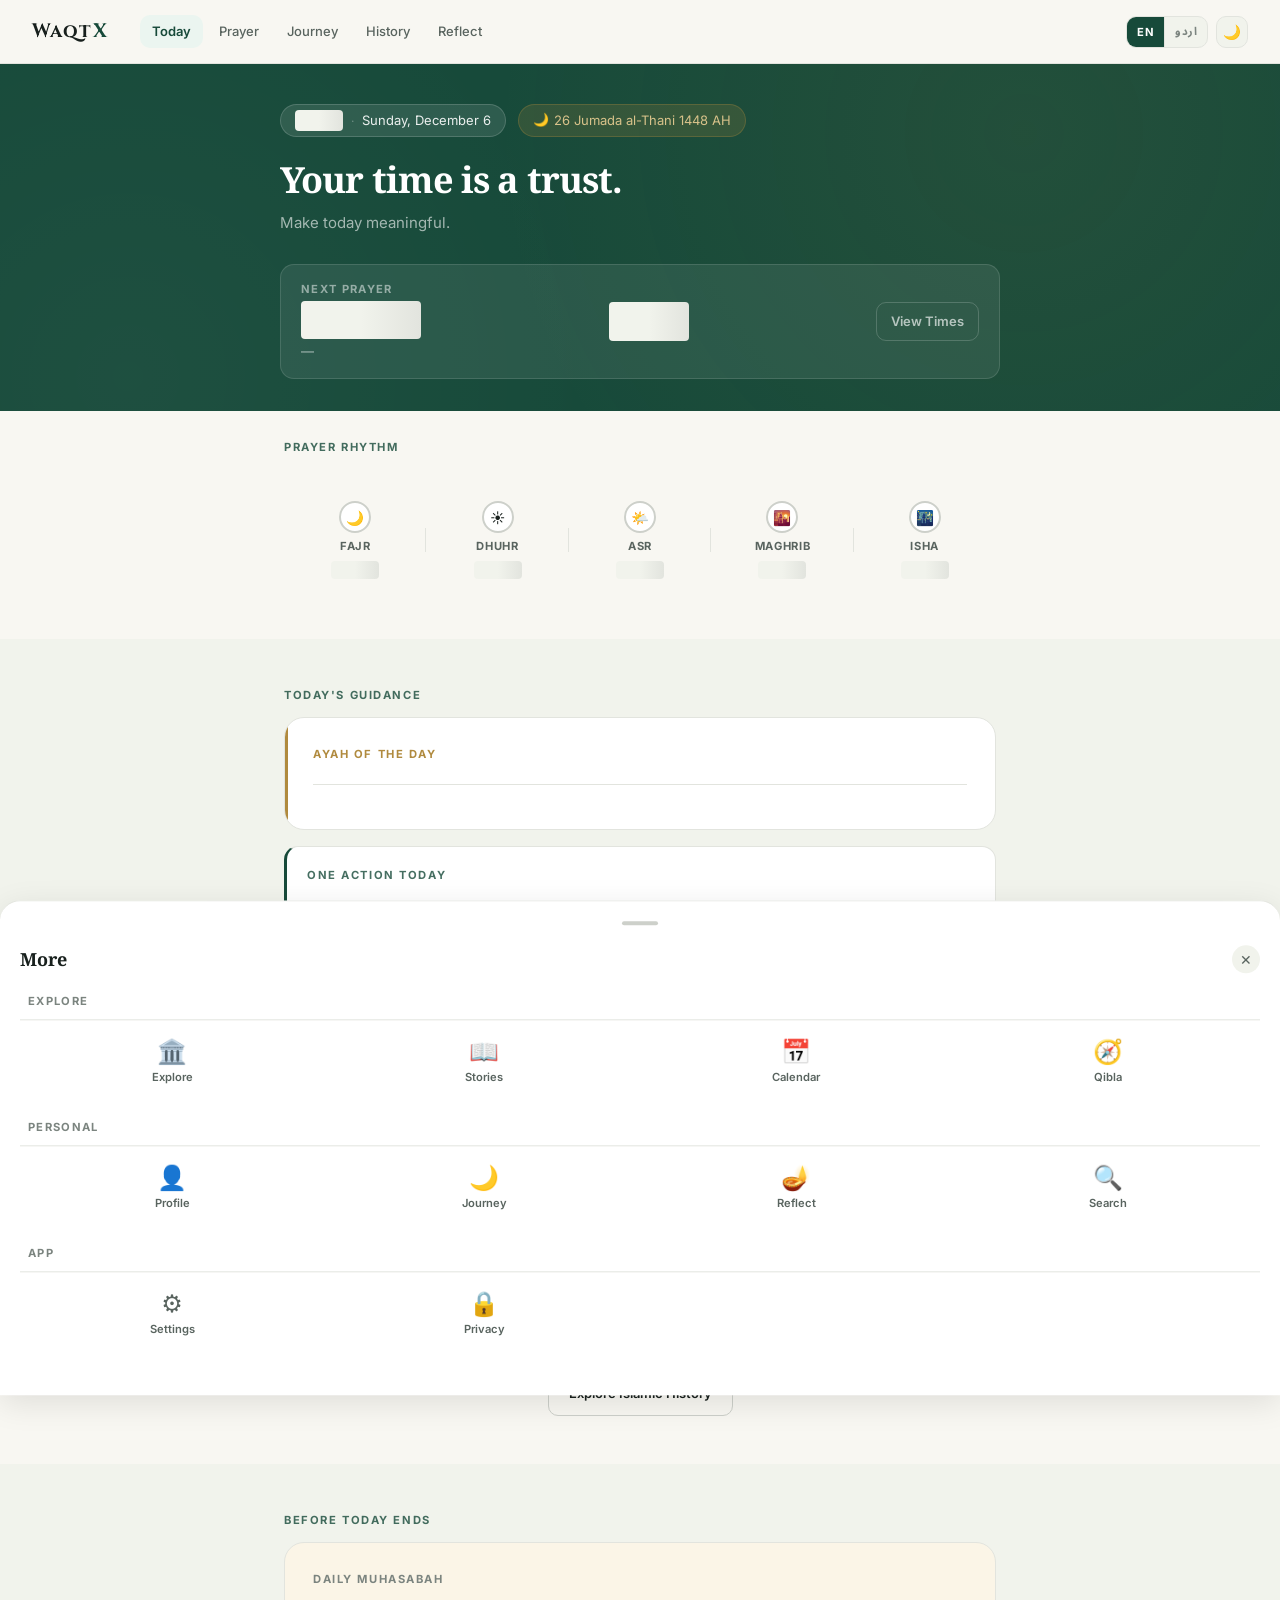
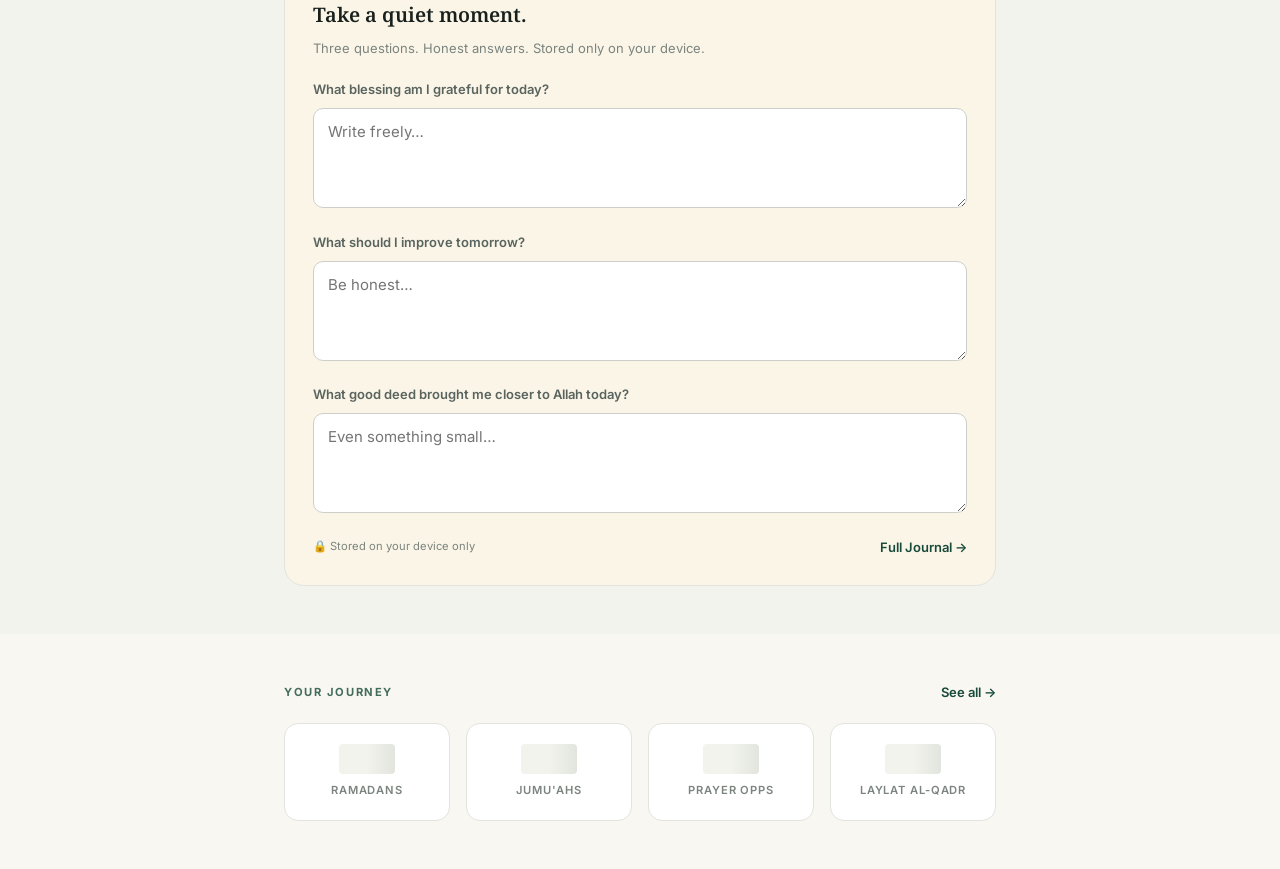
==== commit 91f1a912: "WaqtX V3 Blueprint: full UI rebuild — design system, navigation, Today page Phase 1 — Design Foundat" ====
--- a/index.html
+++ b/index.html
@@ -4,530 +4,359 @@
   <meta charset="UTF-8"/>
   <meta name="viewport" content="width=device-width,initial-scale=1.0"/>
   <title>WaqtX — Your Time. Your Faith. Your History.</title>
-  <meta name="description" content="Explore Islamic history, understand your journey through time, and make today meaningful. A beautiful Islamic knowledge and reflection experience."/>
-  <meta name="theme-color" content="#FAFAF7"/>
-  <meta property="og:type" content="website"/>
-  <meta property="og:title" content="WaqtX — Your Time. Your Faith. Your History."/>
-  <meta property="og:description" content="An immersive Islamic knowledge and personal reflection experience. Explore 1400 years of Islamic civilization, track your prayer rhythm, and reflect daily."/>
-  <meta property="og:url" content="https://mianhassam96.github.io/WaqtX/"/>
-  <meta property="og:image" content="https://mianhassam96.github.io/WaqtX/og-image.svg"/>
-  <meta property="og:image:width" content="1200"/>
-  <meta property="og:image:height" content="630"/>
-  <meta name="twitter:card" content="summary_large_image"/>
-  <meta name="twitter:title" content="WaqtX — Your Time. Your Faith. Your History."/>
-  <meta name="twitter:description" content="Explore Islamic history, understand your journey through time, and make today meaningful."/>
-  <meta name="twitter:image" content="https://mianhassam96.github.io/WaqtX/og-image.svg"/>
+  <meta name="description" content="Make today meaningful. Next prayer, daily guidance, Islamic history, and personal reflection — all in one place."/>
+  <meta name="theme-color" content="#F8F7F2"/>
+  <meta property="og:type"        content="website"/>
+  <meta property="og:title"       content="WaqtX — Your Time. Your Faith. Your History."/>
+  <meta property="og:description" content="An immersive Islamic knowledge and personal reflection experience."/>
+  <meta property="og:url"         content="https://mianhassam96.github.io/WaqtX/"/>
+  <meta property="og:image"       content="https://mianhassam96.github.io/WaqtX/og-image.svg"/>
+  <meta name="twitter:card"       content="summary_large_image"/>
   <link rel="icon" type="image/svg+xml" href="favicon.svg"/>
   <link rel="manifest" href="manifest.json"/>
   <link rel="preconnect" href="https://fonts.googleapis.com"/>
   <link rel="preconnect" href="https://fonts.gstatic.com" crossorigin/>
-  <link href="https://fonts.googleapis.com/css2?family=Noto+Nastaliq+Urdu:wght@400;700&family=Outfit:wght@300;400;600;700;800;900&family=Inter:wght@300;400;500;600;700;800;900&family=Amiri:wght@400;700&family=Cinzel:wght@400;600;700;900&display=swap" rel="stylesheet"/>
+  <link href="https://fonts.googleapis.com/css2?family=Noto+Serif:ital,wght@0,400;0,600;0,700;1,400&family=Noto+Sans+Arabic:wght@400;500;600;700&family=Noto+Nastaliq+Urdu:wght@400;700&family=Inter:wght@300;400;500;600;700;800&family=Amiri:wght@400;700&family=Cinzel:wght@600&display=swap" rel="stylesheet"/>
   <link rel="stylesheet" href="style.css"/>
-  <link rel="stylesheet" href="style-pages.css"/>
   <script>
-    (function(){var s='light';try{s=localStorage.getItem('waqtx_theme')||'light';}catch(e){}if(s!=='light')document.documentElement.setAttribute('data-theme',s);var fs=null;try{fs=localStorage.getItem('waqtx_font_size');}catch(e){}if(fs)document.documentElement.setAttribute('data-fontsize',fs);var hc=false;try{hc=JSON.parse(localStorage.getItem('waqtx_contrast')||'false');}catch(e){}if(hc)document.documentElement.setAttribute('data-contrast','high');})();
+    (function(){
+      var s='light';
+      try{s=localStorage.getItem('waqtx_theme')||'light';}catch(e){}
+      if(s!=='light') document.documentElement.setAttribute('data-theme',s);
+      var l='en';
+      try{l=localStorage.getItem('waqtx_lang')||'en';}catch(e){}
+      if(l!=='en'){ document.documentElement.setAttribute('lang',l); if(l==='ur'||l==='ar') document.documentElement.setAttribute('dir','rtl'); }
+    })();
   </script>
 </head>
 <body>
 
-<!-- ═══════════════════════════ NAV V2 ═══════════════════════════ -->
-<nav class="navbar" id="navbar">
+<!-- ═══════ NAVBAR ═══════ -->
+<nav class="navbar" id="navbar" role="navigation" aria-label="Main navigation">
   <div class="nav-inner">
+
     <a href="index.html" class="nav-logo" aria-label="WaqtX home">
       <span class="nav-logo-text">Waqt<span class="nav-logo-x">X</span></span>
     </a>
 
-    <!-- 3-pillar desktop nav -->
-    <div class="nav-pillars" id="nav-pillars" aria-label="Main navigation">
-      <!-- Pillar 1: Your Time -->
-      <div class="nav-pillar">
-        <span class="nav-pillar-label">🕰️ Your Time</span>
-        <a href="index.html"      class="nav-link active">Home</a>
-        <a href="prayers.html"    class="nav-link">Prayers</a>
-        <a href="journey.html"    class="nav-link">Journey</a>
-        <a href="calendar.html"   class="nav-link">Calendar</a>
-      </div>
-      <!-- Pillar 2: Islamic History -->
-      <div class="nav-pillar">
-        <span class="nav-pillar-label">📚 History</span>
-        <a href="explore.html"    class="nav-link">Explore</a>
-        <a href="stories.html"    class="nav-link">Stories</a>
-        <a href="qibla.html"      class="nav-link">Qibla</a>
-      </div>
-      <!-- Pillar 3: Reflection -->
-      <div class="nav-pillar">
-        <span class="nav-pillar-label">🌙 Reflection</span>
-        <a href="reflection.html" class="nav-link">Reflect</a>
-        <a href="profile.html"    class="nav-link">Profile</a>
-        <a href="settings.html"   class="nav-link">Settings</a>
-      </div>
-    </div>
-
-    <!-- Actions -->
+    <!-- Desktop links: 5 items -->
+    <div class="nav-links" role="list">
+      <a href="index.html"      class="nav-link active" role="listitem" aria-current="page">Today</a>
+      <a href="prayers.html"    class="nav-link"        role="listitem">Prayer</a>
+      <a href="journey.html"    class="nav-link"        role="listitem">Journey</a>
+      <a href="explore.html"    class="nav-link"        role="listitem">History</a>
+      <a href="reflection.html" class="nav-link"        role="listitem">Reflect</a>
+    </div>
+
     <div class="nav-actions">
-      <!-- V3 Language: EN | اردو pills -->
-      <div class="lang-toggle" role="group" aria-label="Language selection">
+      <!-- Language: EN | اردو -->
+      <div class="lang-toggle" role="group" aria-label="Language">
         <button class="lang-pill active" data-lang="en" aria-pressed="true">EN</button>
-        <button class="lang-pill" data-lang="ur" aria-pressed="false">&#x627;&#x631;&#x62F;&#x648;</button>
-      </div>
-      <!-- V3 Theme: single-click ☀/🌙 flip -->
-      <button class="btn-theme-toggle" id="btn-theme-toggle" aria-label="Switch to dark theme">&#x1F319;</button>
+        <button class="lang-pill"        data-lang="ur" aria-pressed="false" style="font-family:'Noto Sans Arabic',sans-serif">اردو</button>
+      </div>
+
+      <!-- Theme toggle -->
+      <button id="btn-theme-toggle" class="btn-theme" aria-label="Switch theme" title="Toggle dark/light mode">
+        <span id="theme-icon">🌙</span>
+      </button>
+
       <!-- Install PWA -->
-      <button class="btn-install-app hidden" id="btn-install-app" aria-label="Install WaqtX">
-        <svg width="12" height="12" viewBox="0 0 24 24" fill="none" stroke="currentColor" stroke-width="2" aria-hidden="true"><path d="M12 5v14M5 12l7 7 7-7"/><path d="M5 19h14"/></svg>
+      <button class="btn-install-app hidden" id="btn-install-app" aria-label="Install WaqtX app">
+        <svg width="14" height="14" viewBox="0 0 24 24" fill="none" stroke="currentColor" stroke-width="2" aria-hidden="true"><path d="M12 5v14M5 12l7 7 7-7"/><path d="M5 19h14"/></svg>
       </button>
+
       <!-- Ramadan badge -->
-      <span class="mode-badge ramadan-badge hidden" id="ramadan-badge" aria-live="polite">&#x1F319; Ramadan</span>
-      <!-- Hamburger -->
+      <span class="mode-badge ramadan-badge hidden" id="ramadan-badge" aria-live="polite">🌙 Ramadan</span>
+
+      <!-- Hamburger (mobile) -->
       <button class="hamburger" id="hamburger" aria-label="Open menu" aria-expanded="false" aria-controls="nav-drawer">
         <span></span><span></span><span></span>
       </button>
     </div>
+
   </div>
 </nav>
 
-<!-- Mobile nav drawer -->
-<div class="nav-drawer" id="nav-drawer" aria-hidden="true">
+<!-- Mobile drawer (slides down from nav) -->
+<div class="nav-drawer" id="nav-drawer" aria-hidden="true" aria-label="Mobile navigation">
   <div class="nav-drawer-section">
-    <div class="nav-drawer-label">🕰️ Your Time</div>
+    <div class="nav-drawer-label">Navigate</div>
     <div class="nav-drawer-links">
-      <a href="index.html"    class="nav-link active">Home</a>
-      <a href="prayers.html"  class="nav-link">Prayers</a>
-      <a href="journey.html"  class="nav-link">Journey</a>
-      <a href="calendar.html" class="nav-link">Calendar</a>
+      <a href="index.html"      class="nav-link active">Today</a>
+      <a href="prayers.html"    class="nav-link">Prayer</a>
+      <a href="journey.html"    class="nav-link">Journey</a>
+      <a href="explore.html"    class="nav-link">History</a>
+      <a href="reflection.html" class="nav-link">Reflect</a>
     </div>
   </div>
   <div class="nav-drawer-section">
-    <div class="nav-drawer-label">📚 Islamic History</div>
+    <div class="nav-drawer-label">More</div>
     <div class="nav-drawer-links">
-      <a href="explore.html"  class="nav-link">Explore</a>
-      <a href="stories.html"  class="nav-link">Stories</a>
-      <a href="qibla.html"    class="nav-link">Qibla</a>
-    </div>
-  </div>
-  <div class="nav-drawer-section">
-    <div class="nav-drawer-label">🌙 Reflection</div>
-    <div class="nav-drawer-links">
-      <a href="reflection.html" class="nav-link">Reflect</a>
+      <a href="calendar.html"   class="nav-link">Calendar</a>
+      <a href="stories.html"    class="nav-link">Stories</a>
+      <a href="qibla.html"      class="nav-link">Qibla</a>
       <a href="profile.html"    class="nav-link">Profile</a>
       <a href="settings.html"   class="nav-link">Settings</a>
     </div>
   </div>
 </div>
 
-<div class="friday-banner hidden" id="friday-banner" role="status">
-  🌙 Jumu'ah Mubarak — May this Friday bring you peace and blessings.
+<!-- Friday banner -->
+<div class="hidden" id="friday-banner" style="background:var(--gold-bg);border-bottom:1px solid var(--border);text-align:center;padding:8px 16px;font-size:var(--text-sm);color:var(--gold);font-weight:600;" role="status">
+  🕌 Jumu'ah Mubarak — May this Friday bring you peace and blessings.
 </div>
-<span class="mode-badge ramadan-badge hidden" id="ramadan-badge" aria-live="polite">🌙 Ramadan</span>
-
-
-<!-- ═══════════════════════════════════════════════════════════
-     HERO — Compact, clear identity + next prayer at a glance
-     ═══════════════════════════════════════════════════════════ -->
-<!-- ═══════════════════════════════════════════════════════════
-     HERO — Compact identity + at-a-glance date
-     ═══════════════════════════════════════════════════════════ -->
-<section class="hero" id="hero">
-  <div class="hero-bg" aria-hidden="true">
-    <div class="hero-bg-glow"></div>
-    <div class="hero-bg-overlay"></div>
-  </div>
-  <div class="hero-inner">
-    <div class="hero-left">
-      <div class="hero-date-badge" id="hero-date-badge">
-        <span aria-hidden="true">&#x1F319;</span>
-        <span id="hero-hijri-date" class="skeleton-val skeleton-xl">Loading&#x2026;</span>
-        <span class="hdb-sep" aria-hidden="true">&#xB7;</span>
-        <span id="hero-greg-date" class="skeleton-val skeleton-lg">Loading&#x2026;</span>
-      </div>
-      <div class="hero-verse-block">
-        <div class="hero-arabic" lang="ar" dir="rtl">&#x648;&#x64E;&#x645;&#x64E;&#x627; &#x62A;&#x64E;&#x62F;&#x652;&#x631;&#x650;&#x64A; &#x646;&#x64E;&#x641;&#x652;&#x633;&#x61C; &#x645;&#x651;&#x64E;&#x627;&#x630;&#x64E;&#x627; &#x62A;&#x64E;&#x643;&#x652;&#x633;&#x650;&#x628;&#x64F; &#x63A;&#x64E;&#x62F;&#x64B;&#x627;</div>
-        <div class="hero-arabic-trans">&ldquo;No soul knows what it will earn tomorrow.&rdquo; &mdash; Quran 31:34</div>
-      </div>
-      <div class="hero-divider" aria-hidden="true">
-        <span class="hero-divider-line"></span>
-        <span class="hero-divider-icon">&#x2736;</span>
-        <span class="hero-divider-line"></span>
-      </div>
-      <h1 class="hero-headline">
-        Your Time. Your Faith.
-        <span class="hero-headline-gold">Your History.</span>
-      </h1>
-      <p class="hero-sub">Understand your place in Islamic time. Explore 1,400 years of civilization. Make today count.</p>
-      <div class="hero-actions">
-        <a href="explore.html" class="btn-hero">Explore Islamic History &#x2736;</a>
-        <a href="prayers.html" class="btn-hero-glass">Prayer Times</a>
-      </div>
-      <div class="hero-trust-strip" aria-label="App features">
-        <span>&#x1F512; Private First</span>
-        <span class="trust-dot" aria-hidden="true">&#xB7;</span>
-        <span>&#x1F4F1; Works Offline</span>
-        <span class="trust-dot" aria-hidden="true">&#xB7;</span>
-        <span>&#x1F54C; Built for Muslims</span>
-        <span class="trust-dot" aria-hidden="true">&#xB7;</span>
-        <span>&#x2601; No Account Needed</span>
-      </div>
-    </div>
-    <div class="hero-right" aria-label="Personal dashboard">
-      <div class="hero-dashboard-card" id="hero-dashboard-card">
-        <div class="hdc-greeting">
-          <span class="hdc-salam">Assalamu Alaikum</span>
-          <span class="hdc-name" id="hdc-name">&mdash; Welcome</span>
-        </div>
-        <div class="hdc-age-journey">
-          <div class="hdc-age-label">Your Journey So Far</div>
-          <div class="hdc-age-stats" id="hdc-age-stats">
-            <div class="hdc-age-item">
-              <span class="hdc-age-val skeleton-val skeleton-num" id="hdc-ramadans">&mdash;</span>
-              <span class="hdc-age-key">Ramadans</span>
-            </div>
-            <div class="hdc-age-divider" aria-hidden="true"></div>
-            <div class="hdc-age-item">
-              <span class="hdc-age-val skeleton-val skeleton-num" id="hdc-jumuahs">&mdash;</span>
-              <span class="hdc-age-key">Jumu&apos;ahs</span>
-            </div>
-            <div class="hdc-age-divider" aria-hidden="true"></div>
-            <div class="hdc-age-item">
-              <span class="hdc-age-val skeleton-val skeleton-num" id="hdc-prayers">&mdash;</span>
-              <span class="hdc-age-key">Prayer Opps</span>
-            </div>
-          </div>
-          <div class="hdc-no-dob hidden" id="hdc-no-dob">
-            <a href="journey.html" class="hdc-dob-link">Enter birth date on Journey page &rarr;</a>
-          </div>
-        </div>
-        <div class="hdc-divider" aria-hidden="true"></div>
-        <div id="hdc-next-prayer-block">
-          <div class="hdc-next-label">Next Prayer</div>
-          <div class="hdc-next-row">
-            <span class="hdc-next-icon" id="hdc-prayer-icon" aria-hidden="true">&#x1F54C;</span>
-            <span class="hdc-next-name skeleton-val skeleton-lg" id="hdc-prayer-name">Loading&hellip;</span>
-            <span class="hdc-next-countdown skeleton-val skeleton-md" id="hdc-prayer-countdown">&mdash;</span>
-          </div>
-        </div>
-        <div class="hdc-divider" aria-hidden="true"></div>
-        <div class="hdc-snapshot">
-          <div class="hdc-snapshot-label">Spiritual Snapshot</div>
-          <div class="hdc-snapshot-row">
-            <span class="hdc-snap-key">Prayer Consistency</span>
-            <span class="hdc-snap-val skeleton-val skeleton-sm" id="hdc-prayer-consistency">&mdash;</span>
-          </div>
-          <div class="hdc-bar-wrap" aria-hidden="true"><div class="hdc-bar" id="hdc-bar-prayer"></div></div>
-          <div class="hdc-snapshot-row">
-            <span class="hdc-snap-key">Muhasabah Streak</span>
-            <span class="hdc-snap-val skeleton-val skeleton-sm" id="hdc-muhasabah-streak">&mdash;</span>
-          </div>
-          <div class="hdc-bar-wrap" aria-hidden="true"><div class="hdc-bar hdc-bar-teal" id="hdc-bar-muhasabah"></div></div>
-          <div class="hdc-snapshot-row">
-            <span class="hdc-snap-key">Gratitude Streak</span>
-            <span class="hdc-snap-val skeleton-val skeleton-sm" id="hdc-gratitude-streak">&mdash;</span>
-          </div>
-          <div class="hdc-bar-wrap" aria-hidden="true"><div class="hdc-bar hdc-bar-green" id="hdc-bar-gratitude"></div></div>
-        </div>
-      </div>
-    </div>
-  </div>
-</section>
-
-<!-- ════ 1. NEXT PRAYER ════ -->
-<section class="section section-alt" id="todays-waqt">
-  <div class="section-inner">
-    <div class="section-heading">
-      <span class="sh-line" aria-hidden="true"></span><span class="sh-icon" aria-hidden="true">&#x25C6;</span>
-      <span class="sh-text">TODAY&apos;S WAQT</span>
-      <span class="sh-icon" aria-hidden="true">&#x25C6;</span><span class="sh-line" aria-hidden="true"></span>
-    </div>
-    <p class="section-sub">The day is structured by prayer. Five times, every day, a call from Allah.</p>
-    <div class="home-timeline" id="home-timeline" aria-label="Prayer timeline">
-      <span class="ht-pill" id="ht-Fajr">Fajr</span><span class="ht-connector" aria-hidden="true"></span>
-      <span class="ht-pill" id="ht-Sunrise">Sunrise</span><span class="ht-connector" aria-hidden="true"></span>
-      <span class="ht-pill" id="ht-Dhuhr">Dhuhr</span><span class="ht-connector" aria-hidden="true"></span>
-      <span class="ht-pill" id="ht-Asr">Asr</span><span class="ht-connector" aria-hidden="true"></span>
-      <span class="ht-pill" id="ht-Maghrib">Maghrib</span><span class="ht-connector" aria-hidden="true"></span>
-      <span class="ht-pill" id="ht-Isha">Isha</span>
-    </div>
-    <div class="home-prayer-status-grid" id="home-prayer-status-grid">
-      <div class="hps-card" id="hps-card-Fajr">
-        <div class="hps-icon" aria-hidden="true">&#x1F319;</div><div class="hps-name">Fajr</div>
-        <div class="hps-time skeleton-val skeleton-md" id="hps-time-Fajr">&mdash;</div>
-        <div class="hps-badge hps-upcoming" id="hps-badge-Fajr">Upcoming</div>
-      </div>
-      <div class="hps-card" id="hps-card-Dhuhr">
-        <div class="hps-icon" aria-hidden="true">&#x2600;&#xFE0F;</div><div class="hps-name">Dhuhr</div>
-        <div class="hps-time skeleton-val skeleton-md" id="hps-time-Dhuhr">&mdash;</div>
-        <div class="hps-badge hps-upcoming" id="hps-badge-Dhuhr">Upcoming</div>
-      </div>
-      <div class="hps-card" id="hps-card-Asr">
-        <div class="hps-icon" aria-hidden="true">&#x1F324;&#xFE0F;</div><div class="hps-name">Asr</div>
-        <div class="hps-time skeleton-val skeleton-md" id="hps-time-Asr">&mdash;</div>
-        <div class="hps-badge hps-upcoming" id="hps-badge-Asr">Upcoming</div>
-      </div>
-      <div class="hps-card" id="hps-card-Maghrib">
-        <div class="hps-icon" aria-hidden="true">&#x1F307;</div><div class="hps-name">Maghrib</div>
-        <div class="hps-time skeleton-val skeleton-md" id="hps-time-Maghrib">&mdash;</div>
-        <div class="hps-badge hps-upcoming" id="hps-badge-Maghrib">Upcoming</div>
-      </div>
-      <div class="hps-card" id="hps-card-Isha">
-        <div class="hps-icon" aria-hidden="true">&#x1F303;</div><div class="hps-name">Isha</div>
-        <div class="hps-time skeleton-val skeleton-md" id="hps-time-Isha">&mdash;</div>
-        <div class="hps-badge hps-upcoming" id="hps-badge-Isha">Upcoming</div>
-      </div>
-    </div>
-    <div class="home-next-prayer-card" id="home-next-prayer-card">
-      <div>
-        <div class="hnp-label">Next Prayer</div>
-        <div class="hnp-row">
-          <span class="hnp-icon" id="hnp-icon" aria-hidden="true">&#x1F54C;</span>
-          <span class="hnp-name skeleton-val skeleton-lg" id="hnp-name">Loading&hellip;</span>
-          <span class="hnp-countdown skeleton-val skeleton-md" id="hnp-countdown">&mdash;</span>
-        </div>
-      </div>
-    </div>
-    <div style="text-align:center;margin-top:24px;">
-      <a href="prayers.html" class="btn-timeline-full">Full Prayer Tracker &rarr;</a>
-    </div>
-  </div>
-</section>
-
-<!-- ════ 2. TODAY'S GUIDANCE ════ -->
-<section class="section" id="todays-guidance">
-  <div class="section-inner">
-    <div class="section-heading">
-      <span class="sh-line" aria-hidden="true"></span><span class="sh-icon" aria-hidden="true">&#x25C6;</span>
-      <span class="sh-text">TODAY&apos;S GUIDANCE</span>
-      <span class="sh-icon" aria-hidden="true">&#x25C6;</span><span class="sh-line" aria-hidden="true"></span>
-    </div>
-    <p class="section-sub">One Ayah. One Dua. One action. One reflection.</p>
-    <div class="guidance-grid">
-      <div class="guidance-card gc-ayah">
-        <div class="gc-badge"><span aria-hidden="true">&#x1F4D6;</span> Ayah of the Day</div>
-        <div class="gc-arabic" id="dd-ayah-arabic" lang="ar" dir="rtl"></div>
-        <div class="gc-translation" id="dd-ayah-translation"></div>
-        <div class="gc-source" id="dd-ayah-source"></div>
-        <div class="gc-reflection" id="dd-ayah-reflection"></div>
-        <a href="reflection.html" class="gc-link-btn">Reflect on this &rarr;</a>
-      </div>
-      <div class="guidance-card gc-dua">
-        <div class="gc-badge"><span aria-hidden="true">&#x1F932;</span> Dua of the Day</div>
-        <div class="gc-situation" id="dd-dua-situation"></div>
-        <div class="gc-arabic" id="dd-dua-arabic" lang="ar" dir="rtl"></div>
-        <div class="gc-transliteration" id="dd-dua-transliteration"></div>
-        <div class="gc-translation" id="dd-dua-translation"></div>
-        <div class="gc-source" id="dd-dua-source"></div>
-      </div>
-      <div class="guidance-card gc-action">
-        <div class="gc-badge"><span aria-hidden="true">&#x1F3AF;</span> One Action Today</div>
-        <div class="gc-action-text" id="dd-action-text"></div>
-        <div class="gc-action-why" id="dd-action-why"></div>
-        <div class="gc-action-btns">
-          <button class="gc-done-btn" id="dd-done-btn">&#x2713; Done for Today</button>
-          <button class="gc-share-btn" id="dd-share-action-btn">&#x1F4E4; Share</button>
-        </div>
-        <div class="gc-done-msg hidden" id="dd-done-msg">Alhamdulillah. See you tomorrow. &#x2736;</div>
-      </div>
-      <div class="guidance-card gc-reflect-card">
-        <div class="gc-badge"><span aria-hidden="true">&#x1FA94;</span> Tonight&apos;s Reflection</div>
-        <div class="gc-reflect-quote" id="daily-reflect-quote">
-          Time passes whether we use it wisely or not. The believer measures success not by years lived, but by what was done within them.
-        </div>
-        <a href="reflection.html" class="gc-link-btn">Write Your Reflection &rarr;</a>
-      </div>
-    </div>
-  </div>
-</section>
-
-<!-- ════ 3. THIS DAY IN ISLAMIC HISTORY ════ -->
-<section class="section section-alt" id="this-day-section">
-  <div class="section-inner">
-    <div class="section-heading">
-      <span class="sh-line" aria-hidden="true"></span><span class="sh-icon" aria-hidden="true">&#x25C6;</span>
-      <span class="sh-text">THIS DAY IN ISLAMIC HISTORY</span>
-      <span class="sh-icon" aria-hidden="true">&#x25C6;</span><span class="sh-line" aria-hidden="true"></span>
-    </div>
-    <p class="section-sub">You are living in the 15th Islamic century. Here is what happened on this day.</p>
+
+<!-- ═══════ TODAY HERO ═══════ -->
+<div class="page-wrap">
+<section class="today-hero" id="today-hero" aria-label="Today overview">
+  <div class="today-hero-inner">
+
+    <!-- Date row -->
+    <div class="today-date-row">
+      <div class="today-date-badge" id="hero-greg-badge">
+        <span id="hero-day-name" class="skeleton skeleton-sm">Friday</span>
+        <span class="today-date-sep" aria-hidden="true">·</span>
+        <span id="hero-greg-date" class="skeleton skeleton-md">4 Sep 2026</span>
+      </div>
+      <div class="today-hijri-badge" id="hero-hijri-badge">
+        <span aria-hidden="true" style="font-size:0.8rem">🌙</span>
+        <span id="hero-hijri-date" class="skeleton skeleton-md">Loading…</span>
+      </div>
+    </div>
+
+    <!-- Tagline -->
+    <h1 class="today-tagline">Your time is a trust.</h1>
+    <p class="today-sub">Make today meaningful.</p>
+
+    <!-- Next prayer -->
+    <div class="next-prayer-strip" id="next-prayer-strip">
+      <div class="nps-left">
+        <div class="nps-label">Next Prayer</div>
+        <div class="nps-prayer-name skeleton skeleton-md" id="nps-name">Loading…</div>
+        <div class="nps-countdown" id="nps-countdown">—</div>
+      </div>
+      <div class="nps-time skeleton skeleton-md" id="nps-time">—</div>
+      <a href="prayers.html" class="nps-link">View Times</a>
+    </div>
+
+  </div>
+</section>
+
+<!-- ═══════ PRAYER RHYTHM ═══════ -->
+<section class="section section-sm" id="prayer-rhythm-section">
+  <div class="container">
+    <div class="section-label">Prayer Rhythm</div>
+    <div class="prayer-rhythm-wrap">
+      <div class="prayer-rhythm" id="prayer-rhythm" role="list" aria-label="Today's prayers">
+        <!-- Rendered by JS -->
+        <div class="pr-item" role="listitem">
+          <div class="pr-dot">🌙</div>
+          <div class="pr-name">Fajr</div>
+          <div class="pr-time skeleton skeleton-sm" id="pr-time-Fajr">—</div>
+        </div>
+        <div class="pr-item" role="listitem">
+          <div class="pr-dot">☀️</div>
+          <div class="pr-name">Dhuhr</div>
+          <div class="pr-time skeleton skeleton-sm" id="pr-time-Dhuhr">—</div>
+        </div>
+        <div class="pr-item" role="listitem">
+          <div class="pr-dot">🌤️</div>
+          <div class="pr-name">Asr</div>
+          <div class="pr-time skeleton skeleton-sm" id="pr-time-Asr">—</div>
+        </div>
+        <div class="pr-item" role="listitem">
+          <div class="pr-dot">🌇</div>
+          <div class="pr-name">Maghrib</div>
+          <div class="pr-time skeleton skeleton-sm" id="pr-time-Maghrib">—</div>
+        </div>
+        <div class="pr-item" role="listitem">
+          <div class="pr-dot">🌃</div>
+          <div class="pr-name">Isha</div>
+          <div class="pr-time skeleton skeleton-sm" id="pr-time-Isha">—</div>
+        </div>
+      </div>
+    </div>
+  </div>
+</section>
+
+<!-- ═══════ TODAY'S GUIDANCE ═══════ -->
+<section class="section" id="guidance-section" style="background:var(--surface-alt)">
+  <div class="container">
+    <div class="section-label">Today's Guidance</div>
+
+    <div class="guidance-card" id="guidance-card">
+      <div class="gc-eyebrow" id="gc-source-label">Ayah of the Day</div>
+      <div class="gc-arabic" id="gc-arabic" lang="ar" dir="rtl"></div>
+      <div class="gc-translation" id="gc-translation"></div>
+      <div class="gc-source" id="gc-source"></div>
+      <div class="gc-reflection" id="gc-reflection"></div>
+    </div>
+
+    <!-- Action today -->
+    <div class="card card-accent" style="margin-top:var(--sp-4)" id="action-card">
+      <div class="section-label" style="margin-bottom:var(--sp-3)">One Action Today</div>
+      <div style="font-size:var(--text-md);font-weight:600;color:var(--text);margin-bottom:var(--sp-2);line-height:var(--leading-snug)" id="action-text"></div>
+      <div style="font-size:var(--text-sm);color:var(--text-3);line-height:var(--leading-relaxed);margin-bottom:var(--sp-4)" id="action-why"></div>
+      <div style="display:flex;gap:var(--sp-2);flex-wrap:wrap">
+        <button class="btn btn-primary btn-sm" id="btn-action-done">✓ Done for today</button>
+        <button class="btn btn-ghost btn-sm" id="btn-action-share">Share</button>
+      </div>
+      <div class="hidden" id="action-done-msg" style="margin-top:var(--sp-3);font-size:var(--text-sm);color:var(--success);font-weight:600">Alhamdulillah. See you tomorrow.</div>
+    </div>
+  </div>
+</section>
+
+<!-- ═══════ THIS DAY IN HISTORY ═══════ -->
+<section class="section" id="this-day-section">
+  <div class="container">
+    <div class="section-label">This Day in Islamic History</div>
+
     <div class="this-day-card" id="this-day-card">
-      <div class="td-year" id="td-year">622 CE &middot; 1 AH</div>
-      <h2 class="td-title" id="td-title">The Hijrah &mdash; A Journey of Faith</h2>
-      <p class="td-body" id="td-body">The Prophet &#xFDFA; and his companions migrated from Makkah to Madinah, marking the beginning of the Islamic calendar and a new era in Islamic history.</p>
-      <div class="td-reflection-label">Reflection</div>
-      <p class="td-reflection" id="td-reflection">The believer is always willing to leave behind what is comfortable for what is right.</p>
-      <div class="source-badges" style="margin-bottom:16px;" id="td-sources">
-        <span class="ev-badge ev-quran"><span class="ev-badge-dot" aria-hidden="true"></span>Quran 9:40</span>
-        <span class="ev-badge ev-classical"><span class="ev-badge-dot" aria-hidden="true"></span>Ibn Hisham, Sirah</span>
-      </div>
-      <a href="explore.html" class="td-cta">Explore full entry &rarr;</a>
-    </div>
-  </div>
-</section>
-
-<!-- ════ 4. TONIGHT'S MUHASABAH ════ -->
-<section class="section" id="home-muhasabah">
-  <div class="section-inner">
-    <div class="section-heading">
-      <span class="sh-line" aria-hidden="true"></span><span class="sh-icon" aria-hidden="true">&#x25C6;</span>
-      <span class="sh-text">BEFORE TODAY ENDS</span>
-      <span class="sh-icon" aria-hidden="true">&#x25C6;</span><span class="sh-line" aria-hidden="true"></span>
-    </div>
-    <p class="section-sub">Three questions. A few honest minutes with yourself.</p>
-    <div class="home-muhasabah-card">
-      <div class="hm-question-block">
-        <div class="hm-q-num">01</div>
-        <div class="hm-q-text">What blessing am I grateful for today?</div>
-        <textarea class="hm-textarea" id="hm-q1" placeholder="Write something you are grateful for&#x2026;" rows="3" aria-label="Gratitude"></textarea>
-      </div>
-      <div class="hm-question-block">
-        <div class="hm-q-num">02</div>
-        <div class="hm-q-text">What should I improve tomorrow?</div>
-        <textarea class="hm-textarea" id="hm-q2" placeholder="One honest thing to work on&#x2026;" rows="3" aria-label="Improvement"></textarea>
-      </div>
-      <div class="hm-question-block">
-        <div class="hm-q-num">03</div>
-        <div class="hm-q-text">What good deed brought me closer to Allah today?</div>
-        <textarea class="hm-textarea" id="hm-q3" placeholder="Even something small counts&#x2026;" rows="3" aria-label="Good deed"></textarea>
-      </div>
-      <div class="hm-footer">
-        <div class="hm-save-status" id="hm-save-status" aria-live="polite"></div>
-        <p class="privacy-notice">&#x1F512; Stored only on your device.</p>
-        <a href="reflection.html" class="hm-full-link">Open Full Reflection Journal &rarr;</a>
-      </div>
-    </div>
-  </div>
-</section>
-
-<!-- ════ 5. YOUR JOURNEY ════ -->
-<section class="section section-alt" id="home-quick-overview">
-  <div class="section-inner">
-    <div class="section-heading">
-      <span class="sh-line" aria-hidden="true"></span><span class="sh-icon" aria-hidden="true">&#x25C6;</span>
-      <span class="sh-text">YOUR JOURNEY SNAPSHOT</span>
-      <span class="sh-icon" aria-hidden="true">&#x25C6;</span><span class="sh-line" aria-hidden="true"></span>
-    </div>
-    <p class="section-sub">A quiet look at where you are &mdash; and where you are headed.</p>
-    <div class="journey-snapshot-grid">
-      <div class="jsn-left">
-        <div class="jsn-left-title">My Islamic Journey</div>
-        <div class="jsn-counter-list">
-          <div class="jsn-counter"><span class="jsn-icon" aria-hidden="true">&#x1F319;</span><span class="jsn-label">Ramadans Witnessed</span><span class="jsn-val skeleton-val skeleton-num" id="hov-ramadans">&mdash;</span></div>
-          <div class="jsn-counter"><span class="jsn-icon" aria-hidden="true">&#x1F54C;</span><span class="jsn-label">Jumu&apos;ahs Lived</span><span class="jsn-val skeleton-val skeleton-num" id="hov-jumuahs">&mdash;</span></div>
-          <div class="jsn-counter"><span class="jsn-icon" aria-hidden="true">&#x1F4FF;</span><span class="jsn-label">Prayer Opportunities</span><span class="jsn-val skeleton-val skeleton-num" id="hov-prayer-opps">&mdash;</span></div>
-          <div class="jsn-counter"><span class="jsn-icon" aria-hidden="true">&#x2728;</span><span class="jsn-label">Laylat al-Qadr Opportunities</span><span class="jsn-val skeleton-val skeleton-num" id="hov-laylatul">&mdash;</span></div>
-        </div>
-        <a href="journey.html" class="jsn-cta-link">See Full Journey &rarr;</a>
-      </div>
-      <div class="jsn-right">
-        <div class="jsn-right-title">Your Time With Allah</div>
-        <div class="jsn-ring-wrap">
-          <svg class="jsn-ring-svg" viewBox="0 0 160 160" aria-hidden="true">
-            <circle class="jsn-ring-bg" cx="80" cy="80" r="66"/>
-            <circle class="jsn-ring-fill" cx="80" cy="80" r="66" id="jsn-ring-fill" stroke-dasharray="414.69" stroke-dashoffset="414.69"/>
-          </svg>
-          <div class="jsn-ring-inner">
-            <div class="jsn-ring-pct skeleton-val skeleton-sm" id="jsn-ring-pct">&mdash;</div>
-            <div class="jsn-ring-label">Journey<br>Completed</div>
-          </div>
-        </div>
-        <div class="jsn-remaining-stats">
-          <div class="jsn-rem-item"><span class="jsn-rem-val skeleton-val skeleton-num" id="jsn-rem-ramadans">&mdash;</span><span class="jsn-rem-key">Est. Ramadans Remaining</span></div>
-          <div class="jsn-rem-item"><span class="jsn-rem-val skeleton-val skeleton-num" id="jsn-rem-jumuahs">&mdash;</span><span class="jsn-rem-key">Est. Jumu&apos;ahs Remaining</span></div>
-        </div>
-        <p class="jsn-reflection-line">Every remaining Ramadan is a gift not yet guaranteed.</p>
-      </div>
-    </div>
-  </div>
-</section>
-
-<!-- ════ 6. EXPLORE ISLAMIC CIVILIZATION ════ -->
-<section class="section" id="explore-strip">
-  <div class="section-inner">
-    <div class="section-heading">
-      <span class="sh-line" aria-hidden="true"></span><span class="sh-icon" aria-hidden="true">&#x25C6;</span>
-      <span class="sh-text">EXPLORE ISLAMIC CIVILIZATION</span>
-      <span class="sh-icon" aria-hidden="true">&#x25C6;</span><span class="sh-line" aria-hidden="true"></span>
-    </div>
-    <p class="section-sub">1,400 years of faith, knowledge, and civilization &mdash; every claim sourced.</p>
-    <div class="civilization-strip">
-      <a href="explore.html?filter=seerah" class="civ-card"><span class="civ-icon" aria-hidden="true">&#x1F33F;</span><span class="civ-label">Seerah</span><span class="civ-count">Life of the Prophet &#xFDFA;</span></a>
-      <a href="explore.html?filter=companions" class="civ-card"><span class="civ-icon" aria-hidden="true">&#x2B50;</span><span class="civ-label">Companions</span><span class="civ-count">The Sahabah</span></a>
-      <a href="explore.html?filter=abbasid" class="civ-card"><span class="civ-icon" aria-hidden="true">&#x1F3DB;&#xFE0F;</span><span class="civ-label">Golden Age</span><span class="civ-count">Baghdad &amp; Beyond</span></a>
-      <a href="explore.html?filter=scholars" class="civ-card"><span class="civ-icon" aria-hidden="true">&#x1F4DC;</span><span class="civ-label">Scholars</span><span class="civ-count">Scientists &amp; Thinkers</span></a>
-      <a href="explore.html?filter=ottoman" class="civ-card"><span class="civ-icon" aria-hidden="true">&#x1F54C;</span><span class="civ-label">Ottoman Era</span><span class="civ-count">500 Years of Empire</span></a>
-    </div>
-    <div style="text-align:center;margin-top:32px;">
-      <a href="explore.html" class="btn btn-primary btn-lg">Open Islamic History Explorer &rarr;</a>
-    </div>
-  </div>
-</section>
-
-<!-- ════ 7. SPIRITUAL PROGRESS ════ -->
-<section class="section section-alt" id="spiritual-progress-section">
-  <div class="section-inner">
-    <div class="section-heading">
-      <span class="sh-line" aria-hidden="true"></span><span class="sh-icon" aria-hidden="true">&#x25C6;</span>
-      <span class="sh-text">SPIRITUAL PROGRESS</span>
-      <span class="sh-icon" aria-hidden="true">&#x25C6;</span><span class="sh-line" aria-hidden="true"></span>
-    </div>
-    <p class="section-sub">Your consistency, tracked quietly. No judgment, only growth.</p>
-    <div class="spiritual-progress-grid">
-      <div class="sp-card">
-        <div class="sp-icon" aria-hidden="true">&#x1F54C;</div>
-        <div class="sp-label">Prayer Consistency</div>
-        <div class="sp-val skeleton-val skeleton-sm" id="sp-prayer">&mdash;</div>
-        <div class="sp-bar-wrap" aria-hidden="true"><div class="sp-bar" id="sp-bar-prayer"></div></div>
-      </div>
-      <div class="sp-card">
-        <div class="sp-icon" aria-hidden="true">&#x1F4D3;</div>
-        <div class="sp-label">Reflection Consistency</div>
-        <div class="sp-val skeleton-val skeleton-sm" id="sp-reflect">&mdash;</div>
-        <div class="sp-bar-wrap" aria-hidden="true"><div class="sp-bar" id="sp-bar-reflect" style="background:linear-gradient(90deg,var(--teal),var(--teal2))"></div></div>
-      </div>
-      <div class="sp-card">
-        <div class="sp-icon" aria-hidden="true">&#x1F33F;</div>
-        <div class="sp-label">Gratitude Practice</div>
-        <div class="sp-val skeleton-val skeleton-sm" id="sp-gratitude">&mdash;</div>
-        <div class="sp-bar-wrap" aria-hidden="true"><div class="sp-bar" id="sp-bar-gratitude" style="background:linear-gradient(90deg,#16a34a,#4ade80)"></div></div>
-      </div>
-      <div class="sp-card">
-        <div class="sp-icon" aria-hidden="true">&#x1F525;</div>
-        <div class="sp-label">Current Streak</div>
-        <div class="sp-val skeleton-val skeleton-sm" id="sp-streak">&mdash;</div>
-        <div class="sp-streak-val">Days</div>
-      </div>
-    </div>
-  </div>
-</section>
-
-<div class="loading-overlay hidden" id="loading-overlay" aria-live="polite" role="status">
-  <div class="loading-inner">
-    <div class="loading-crescent" aria-hidden="true">&#x263D;</div>
-    <div class="loading-text" id="loading-text">Loading&hellip;</div>
-    <div class="loading-bar" aria-hidden="true"><div class="loading-bar-fill" id="loading-bar-fill"></div></div>
+      <div class="tdc-date-col" aria-label="Date">
+        <div class="tdc-day"   id="td-day">4</div>
+        <div class="tdc-month" id="td-month">Sep</div>
+        <div class="tdc-year"  id="td-year">622 CE</div>
+      </div>
+      <div class="tdc-body">
+        <div class="tdc-eyebrow" id="td-era">Seerah</div>
+        <div class="tdc-title"   id="td-title">The Hijrah — A Journey of Faith</div>
+        <div class="tdc-summary" id="td-summary">
+          The Prophet ﷺ and his companions migrated from Makkah to Madinah, marking the beginning of the Islamic calendar and a new era in Islamic history.
+        </div>
+        <div style="display:flex;gap:var(--sp-2);flex-wrap:wrap;margin-bottom:var(--sp-3)" id="td-sources">
+          <span class="ev-badge ev-quran"><span class="ev-badge-dot" aria-hidden="true"></span>Quran 9:40</span>
+          <span class="ev-badge ev-classical"><span class="ev-badge-dot" aria-hidden="true"></span>Ibn Hisham</span>
+        </div>
+        <a href="search.html" class="tdc-link" id="td-link">Explore this entry →</a>
+      </div>
+    </div>
+
+    <div style="margin-top:var(--sp-5);text-align:center">
+      <a href="explore.html" class="btn btn-ghost">Explore Islamic History</a>
+    </div>
+  </div>
+</section>
+
+<!-- ═══════ REFLECTION ═══════ -->
+<section class="section" id="reflection-section" style="background:var(--surface-alt)">
+  <div class="container">
+    <div class="section-label">Before Today Ends</div>
+
+    <div class="reflection-prompt-card">
+      <div class="rpc-eyebrow">Daily Muhasabah</div>
+      <div class="rpc-title">Take a quiet moment.</div>
+      <div class="rpc-sub">Three questions. Honest answers. Stored only on your device.</div>
+
+      <div style="display:flex;flex-direction:column;gap:var(--sp-4)">
+        <div>
+          <label class="form-label" for="mq-1">What blessing am I grateful for today?</label>
+          <textarea class="form-textarea" id="mq-1" placeholder="Write freely…" rows="2" aria-label="Gratitude"></textarea>
+        </div>
+        <div>
+          <label class="form-label" for="mq-2">What should I improve tomorrow?</label>
+          <textarea class="form-textarea" id="mq-2" placeholder="Be honest…" rows="2" aria-label="Improvement"></textarea>
+        </div>
+        <div>
+          <label class="form-label" for="mq-3">What good deed brought me closer to Allah today?</label>
+          <textarea class="form-textarea" id="mq-3" placeholder="Even something small…" rows="2" aria-label="Good deed"></textarea>
+        </div>
+      </div>
+
+      <div style="display:flex;align-items:center;justify-content:space-between;margin-top:var(--sp-4);flex-wrap:wrap;gap:var(--sp-2)">
+        <span style="font-size:var(--text-xs);color:var(--text-3)">🔒 Stored on your device only</span>
+        <div style="display:flex;gap:var(--sp-2)">
+          <span id="mq-save-status" style="font-size:var(--text-xs);color:var(--success);font-weight:600" aria-live="polite"></span>
+          <a href="reflection.html" style="font-size:var(--text-sm);font-weight:600;color:var(--primary)">Full Journal →</a>
+        </div>
+      </div>
+    </div>
+  </div>
+</section>
+
+<!-- ═══════ JOURNEY SNAPSHOT ═══════ -->
+<section class="section" id="journey-snapshot-section">
+  <div class="container">
+    <div style="display:flex;align-items:center;justify-content:space-between;margin-bottom:var(--sp-5)">
+      <div class="section-label" style="margin-bottom:0">Your Journey</div>
+      <a href="journey.html" style="font-size:var(--text-sm);font-weight:600;color:var(--primary)">See all →</a>
+    </div>
+
+    <div class="journey-stat-grid">
+      <div class="jstat">
+        <div class="jstat-val skeleton skeleton-num" id="js-ramadans">—</div>
+        <div class="jstat-key">Ramadans</div>
+      </div>
+      <div class="jstat">
+        <div class="jstat-val skeleton skeleton-num" id="js-jumuahs">—</div>
+        <div class="jstat-key">Jumu'ahs</div>
+      </div>
+      <div class="jstat">
+        <div class="jstat-val skeleton skeleton-num" id="js-prayers">—</div>
+        <div class="jstat-key">Prayer Opps</div>
+      </div>
+      <div class="jstat">
+        <div class="jstat-val skeleton skeleton-num" id="js-laylatul">—</div>
+        <div class="jstat-key">Laylat al-Qadr</div>
+      </div>
+    </div>
+
+    <div id="js-no-dob" style="text-align:center;padding:var(--sp-5) 0;font-size:var(--text-sm);color:var(--text-3)" class="hidden">
+      <a href="journey.html" style="color:var(--primary);font-weight:600">Enter your birth date to see your journey →</a>
+    </div>
+  </div>
+</section>
+
+<!-- ═══════ BOTTOM NAV (mobile) ═══════ -->
+<nav class="bottom-nav" id="bottom-nav" aria-label="Mobile navigation">
+  <a href="index.html"      class="bnav-item active"   aria-current="page"><span class="bnav-icon" aria-hidden="true">☀️</span><span class="bnav-label">Today</span></a>
+  <a href="prayers.html"    class="bnav-item"           ><span class="bnav-icon" aria-hidden="true">🕌</span><span class="bnav-label">Prayer</span></a>
+  <a href="journey.html"    class="bnav-item"           ><span class="bnav-icon" aria-hidden="true">🌙</span><span class="bnav-label">Journey</span></a>
+  <a href="explore.html"    class="bnav-item"           ><span class="bnav-icon" aria-hidden="true">📚</span><span class="bnav-label">History</span></a>
+  <button                   class="bnav-item" id="btn-more" aria-expanded="false" aria-controls="more-sheet"><span class="bnav-icon" aria-hidden="true">⋯</span><span class="bnav-label">More</span></button>
+</nav>
+
+<!-- ═══════ MORE BOTTOM SHEET ═══════ -->
+<div class="more-overlay" id="more-overlay" aria-hidden="true"></div>
+<div class="more-sheet"   id="more-sheet"   role="dialog" aria-modal="true" aria-label="More navigation" aria-hidden="true">
+  <div class="more-sheet-handle" aria-hidden="true"></div>
+  <div class="more-sheet-header">
+    <span>More</span>
+    <button class="more-close" id="more-close" aria-label="Close menu">✕</button>
+  </div>
+
+  <div class="more-group">
+    <div class="more-group-label">Explore</div>
+    <div class="more-grid">
+      <a href="explore.html"    class="more-item"><span class="more-item-icon" aria-hidden="true">🏛️</span>Explore</a>
+      <a href="stories.html"    class="more-item"><span class="more-item-icon" aria-hidden="true">📖</span>Stories</a>
+      <a href="calendar.html"   class="more-item"><span class="more-item-icon" aria-hidden="true">📅</span>Calendar</a>
+      <a href="qibla.html"      class="more-item"><span class="more-item-icon" aria-hidden="true">🧭</span>Qibla</a>
+    </div>
+  </div>
+
+  <div class="more-group">
+    <div class="more-group-label">Personal</div>
+    <div class="more-grid">
+      <a href="profile.html"    class="more-item"><span class="more-item-icon" aria-hidden="true">👤</span>Profile</a>
+      <a href="journey.html"    class="more-item"><span class="more-item-icon" aria-hidden="true">🌙</span>Journey</a>
+      <a href="reflection.html" class="more-item"><span class="more-item-icon" aria-hidden="true">🪔</span>Reflect</a>
+      <a href="search.html"     class="more-item"><span class="more-item-icon" aria-hidden="true">🔍</span>Search</a>
+    </div>
+  </div>
+
+  <div class="more-group">
+    <div class="more-group-label">App</div>
+    <div class="more-grid">
+      <a href="settings.html"   class="more-item"><span class="more-item-icon" aria-hidden="true">⚙️</span>Settings</a>
+      <a href="privacy.html"    class="more-item"><span class="more-item-icon" aria-hidden="true">🔒</span>Privacy</a>
+    </div>
   </div>
 </div>
 
-<!-- BOTTOM NAV -->
-<nav class="bottom-nav" id="bottom-nav" aria-label="Bottom navigation">
-  <a href="index.html"      class="bottom-nav-item active"><span class="bottom-nav-icon" aria-hidden="true">&#x1F3E0;</span><span>Home</span></a>
-  <a href="prayers.html"    class="bottom-nav-item"><span class="bottom-nav-icon" aria-hidden="true">&#x1F54C;</span><span>Prayers</span></a>
-  <a href="explore.html"    class="bottom-nav-item"><span class="bottom-nav-icon" aria-hidden="true">&#x1F4DA;</span><span>Explore</span></a>
-  <a href="reflection.html" class="bottom-nav-item"><span class="bottom-nav-icon" aria-hidden="true">&#x1FA94;</span><span>Reflect</span></a>
-  <button class="bottom-nav-item bottom-nav-more" id="btn-bottom-more" aria-label="More pages" aria-expanded="false" aria-controls="bottom-more-menu">
-    <span class="bottom-nav-icon" aria-hidden="true">&#x22EF;</span><span>More</span>
-  </button>
-</nav>
-<div class="bottom-more-menu hidden" id="bottom-more-menu" role="dialog" aria-modal="true" aria-label="More pages">
-  <div class="bmm-backdrop" id="bmm-backdrop"></div>
-  <div class="bmm-panel">
-    <div class="bmm-header"><span class="bmm-title">More</span><button class="bmm-close" id="bmm-close" aria-label="Close menu">&#x2715;</button></div>
-    <div class="bmm-grid">
-      <a href="journey.html"  class="bmm-item"><span class="bmm-icon" aria-hidden="true">&#x1F319;</span><span>Journey</span></a>
-      <a href="calendar.html" class="bmm-item"><span class="bmm-icon" aria-hidden="true">&#x1F4C5;</span><span>Calendar</span></a>
-      <a href="stories.html"  class="bmm-item"><span class="bmm-icon" aria-hidden="true">&#x1F4D6;</span><span>Stories</span></a>
-      <a href="qibla.html"    class="bmm-item"><span class="bmm-icon" aria-hidden="true">&#x1F9ED;</span><span>Qibla</span></a>
-      <a href="profile.html"  class="bmm-item"><span class="bmm-icon" aria-hidden="true">&#x1F464;</span><span>Profile</span></a>
-      <a href="settings.html" class="bmm-item"><span class="bmm-icon" aria-hidden="true">&#x2699;&#xFE0F;</span><span>Settings</span></a>
-    </div>
-  </div>
-</div>
+<!-- ═══════ TOAST ═══════ -->
+<div class="toast" id="toast" role="status" aria-live="polite"></div>
+
+</div><!-- end page-wrap -->
 
 <script src="js/core.js"></script>
 <script src="daily-islam.js"></script>
--- a/style.css
+++ b/style.css
@@ -1,339 +1,253 @@
-/* ═══════════════════════════════════════════════
-   WaqtX V3 — Complete Stylesheet
+/* ═══════════════════════════════════════════════════════════
+   WaqtX — Design System V3
    Your Time. Your Faith. Your History.
-   Default: Light Theme (scholarly ivory/emerald)
-   ═══════════════════════════════════════════════ */
-
-/* ══════════════════════════════════════
+
+   PHASE 1 — Design Foundation
+   Blueprint: Islamic geometry · editorial · calm productivity
+   ═══════════════════════════════════════════════════════════ */
+
+/* ─────────────────────────────────────────
    1. DESIGN TOKENS — LIGHT (default)
-   Palette: ivory · emerald · muted gold
-   Calm, scholarly, premium, spiritual
-   ══════════════════════════════════════ */
+   Background: slightly warm, not pure white
+   Primary: deep forest green (Islamic)
+   Gold: warm, muted — history accent
+   ───────────────────────────────────────── */
 :root {
-  /* ── Semantic color system ──────────────────
-     emerald  = primary action / Islamic identity
-     gold     = history / important moments
-     blue     = knowledge / scholarly
-     amber    = disputed / caution
-     red      = error / warning
-     ─────────────────────────────────────────── */
-
-  /* Backgrounds — warm ivory progression */
-  --bg:        #FAFAF7;   /* warm ivory — primary page background */
-  --bg2:       #F4F3EE;   /* warm off-white — alternate sections */
-  --bg3:       #FFFFFF;   /* pure white — card surface */
-  --bg4:       #EEEDE6;   /* warm gray — input backgrounds */
-  --bg-hero:   #1C3A2E;   /* deep emerald — hero section */
-
-  /* Emerald — primary / Islamic identity */
-  --emerald:    #1C6B4E;   /* deep emerald — primary */
-  --emerald2:   #2D8A65;   /* medium emerald — hover */
-  --emerald3:   #E8F5EE;   /* pale emerald — subtle bg tint */
-  --emerald-glow: rgba(28,107,78,0.12);
+  /* Backgrounds */
+  --bg:          #F8F7F2;  /* warm off-white — primary */
+  --surface:     #FFFFFF;  /* card / panel surface */
+  --surface-alt: #F1F3EC;  /* alternate surface */
+  --surface-raised: #FFFFFF;
+  --bg-hero:     #174A3A;  /* deep green — hero always dark */
+
+  /* Primary — deep forest green */
+  --primary:       #174A3A;
+  --primary-hover: #0F392C;
+  --primary-light: #EBF5F0;
+  --primary-mid:   rgba(23,74,58,0.12);
 
   /* Gold — history / important moments */
-  --gold:      #8B6205;   /* warm dark gold — text on light */
-  --gold2:     #B07D10;   /* medium gold — accents */
-  --gold3:     #FDF3DC;   /* pale gold — subtle bg */
-  --gold-glow: rgba(139,98,5,0.10);
-
-  /* Blue — knowledge / scholarly */
-  --blue:      #1E4DB7;
-  --blue2:     #EFF4FF;
-
-  /* Teal — prayer / time accent */
-  --teal:      #0D6E63;
-  --teal2:     #15897B;
-  --teal3:     #E8F7F5;
-
-  /* Text — dark charcoal on light */
-  --text:      #1A1A1A;   /* near-black */
-  --text2:     #4A4A4A;   /* dark gray */
-  --text3:     #7A7A7A;   /* medium gray */
-  --text4:     #AAAAAA;   /* light gray */
-
-  /* Borders — warm subtle */
-  --border:    rgba(28,107,78,0.12);    /* emerald-tinted border */
-  --border2:   rgba(28,107,78,0.22);   /* stronger border */
-  --border3:   rgba(28,107,78,0.06);   /* very subtle */
-  --border-warm: rgba(139,98,5,0.14);  /* gold border */
-
-  /* Cards — white with subtle depth */
-  --card-bg:   #FFFFFF;
-  --card-bg2:  #F9F8F5;
-  --card-hover: #F4F3ED;
-
-  /* Evidence badge colors (same across themes — colorblind-safe) */
-  --ev-quran:     #15803D;  /* forest green */
-  --ev-hadith:    #1D4ED8;  /* royal blue */
-  --ev-classical: #6D28D9;  /* deep purple */
-  --ev-academic:  #B45309;  /* amber brown */
-  --ev-disputed:  #B91C1C;  /* deep red */
-
-  /* UI */
-  --radius:     12px;
-  --radius-sm:  8px;
-  --radius-lg:  16px;
-  --radius-xl:  20px;
-  --radius-pill: 999px;
-  --shadow:     0 2px 12px rgba(0,0,0,0.08), 0 1px 3px rgba(0,0,0,0.04);
-  --shadow-md:  0 4px 20px rgba(0,0,0,0.10), 0 2px 6px rgba(0,0,0,0.04);
-  --shadow-emerald: 0 0 0 3px rgba(28,107,78,0.15);
-  --shadow-gold: 0 0 24px rgba(139,98,5,0.10);
-  --transition: 0.20s ease;
-  --nav-h:      64px;
+  --gold:      #B08A3E;
+  --gold-soft: #D8C28A;
+  --gold-bg:   #FBF5E7;
+
+  /* Text */
+  --text:       #18201D;
+  --text-2:     #59645F;
+  --text-3:     #7B847F;
+  --text-inv:   #F2F4EF;   /* text on dark bg */
+
+  /* Border */
+  --border:     #E2E4DE;
+  --border-2:   #CDD0CA;
+  --border-focus: #174A3A;
+
+  /* Semantic */
+  --success:  #357A5A;
+  --warning:  #A8752B;
+  --danger:   #A84A4A;
+
+  /* Evidence badges */
+  --ev-quran:     #15803D;
+  --ev-hadith:    #1D4ED8;
+  --ev-classical: #6D28D9;
+  --ev-academic:  #B45309;
+  --ev-disputed:  #B91C1C;
+
+  /* Radii */
+  --r-sm:  6px;
+  --r-md:  10px;
+  --r-lg:  14px;
+  --r-xl:  20px;
+  --r-pill: 999px;
+
+  /* Shadows */
+  --shadow-xs:  0 1px 3px rgba(0,0,0,0.07);
+  --shadow-sm:  0 2px 8px rgba(0,0,0,0.08);
+  --shadow-md:  0 4px 16px rgba(0,0,0,0.09);
+  --shadow-lg:  0 8px 32px rgba(0,0,0,0.10);
+
+  /* Spacing — 4px base */
+  --sp-1:  4px;  --sp-2:  8px;  --sp-3: 12px;  --sp-4: 16px;
+  --sp-5: 20px;  --sp-6: 24px;  --sp-7: 28px;  --sp-8: 32px;
+  --sp-9: 40px; --sp-10: 48px; --sp-11: 56px; --sp-12: 64px;
 
   /* Typography */
-  --font:         'Inter', system-ui, sans-serif;
-  --font-heading: 'Outfit', system-ui, sans-serif;
-  --font-ar:      'Amiri', serif;
-  --font-ur:      'Noto Nastaliq Urdu', 'Amiri', serif;
-  --font-logo:    'Cinzel', 'Palatino Linotype', serif;
+  --font-ui:       'Inter', 'Noto Sans', system-ui, sans-serif;
+  --font-heading:  'Noto Serif', 'Georgia', serif;
+  --font-arabic:   'Amiri', 'Noto Naskh Arabic', serif;
+  --font-ur-ui:    'Noto Sans Arabic', 'Noto Nastaliq Urdu', sans-serif;
+  --font-ur-prose: 'Noto Nastaliq Urdu', 'Amiri', serif;
+  --font-logo:     'Cinzel', serif;
 
   /* Type scale */
-  --fs-xs:   0.7rem;
-  --fs-sm:   0.8rem;
-  --fs-base: 0.925rem;
-  --fs-md:   1rem;
-  --fs-lg:   1.1rem;
-  --fs-xl:   1.25rem;
-  --fs-2xl:  1.5rem;
-  --fs-3xl:  1.875rem;
-  --fs-4xl:  2.25rem;
-  --fs-5xl:  3rem;
-
-  /* Spacing */
-  --sp-1: 4px;  --sp-2: 8px;  --sp-3: 12px; --sp-4: 16px;
-  --sp-5: 20px; --sp-6: 24px; --sp-7: 28px; --sp-8: 32px;
-  --sp-9: 40px; --sp-10: 48px; --sp-11: 56px; --sp-12: 64px;
-
-  /* Navbar */
-  --navbar-bg:     rgba(250,250,247,0.95);
-  --navbar-border: rgba(28,107,78,0.10);
-  --dropdown-bg:   #FFFFFF;
-  --dropdown-shadow: 0 8px 32px rgba(0,0,0,0.12), 0 0 0 1px rgba(28,107,78,0.08);
+  --text-xs:   0.70rem;   /* 11px */
+  --text-sm:   0.813rem;  /* 13px */
+  --text-base: 0.938rem;  /* 15px */
+  --text-md:   1rem;      /* 16px */
+  --text-lg:   1.125rem;  /* 18px */
+  --text-xl:   1.25rem;   /* 20px */
+  --text-2xl:  1.5rem;    /* 24px */
+  --text-3xl:  1.875rem;  /* 30px */
+  --text-4xl:  2.25rem;   /* 36px */
+  --text-5xl:  3rem;      /* 48px */
+
+  /* Line heights */
+  --leading-tight:  1.25;
+  --leading-snug:   1.4;
+  --leading-normal: 1.6;
+  --leading-relaxed: 1.75;
+
+  /* Nav */
+  --nav-h:      60px;
+  --nav-bg:     rgba(248,247,242,0.96);
+  --nav-border: #E2E4DE;
+
+  /* Bottom nav */
+  --bnav-h:     60px;
 
   /* Modal */
-  --modal-overlay: rgba(26,26,26,0.72);
-  --modal-bg:      #FFFFFF;
-  --modal-border:  rgba(28,107,78,0.14);
-
-  /* Panel */
-  --panel-bg: #FFFFFF;
-}
-
-/* ══════════════════════════════════════
-   DARK THEME — deep charcoal / emerald
+  --overlay: rgba(24,32,29,0.65);
+
+  /* Transition */
+  --ease: 0.18s ease;
+  --ease-md: 0.26s ease;
+}
+
+/* ─────────────────────────────────────────
+   2. DARK THEME
+   Mood: quiet night · manuscript warmth
    Not an inversion — a crafted palette
-   ══════════════════════════════════════ */
+   ───────────────────────────────────────── */
 [data-theme="dark"] {
-  /* Backgrounds — charcoal with warmth */
-  --bg:        #141B14;   /* very dark olive-black */
-  --bg2:       #0F160F;   /* darker */
-  --bg3:       #1C251C;   /* dark card surface */
-  --bg4:       #222E22;   /* input/panel */
-  --bg-hero:   #0D1A11;   /* deep */
-
-  /* Emerald on dark */
-  --emerald:    #34C97A;   /* bright emerald on dark */
-  --emerald2:   #4ADB8F;
-  --emerald3:   rgba(52,201,122,0.10);
-  --emerald-glow: rgba(52,201,122,0.18);
-
-  /* Gold on dark */
-  --gold:      #D4A843;
-  --gold2:     #E8C96A;
-  --gold3:     rgba(212,168,67,0.10);
-  --gold-glow: rgba(212,168,67,0.15);
-
-  /* Blue */
-  --blue:      #60A5FA;
-  --blue2:     rgba(96,165,250,0.10);
-
-  /* Teal */
-  --teal:      #2DD4BF;
-  --teal2:     #5EEAD4;
-  --teal3:     rgba(45,212,191,0.10);
-
-  /* Text — off-white, reduced harshness */
-  --text:      #E8EDE8;
-  --text2:     rgba(232,237,232,0.78);
-  --text3:     rgba(232,237,232,0.48);
-  --text4:     rgba(232,237,232,0.28);
-
-  /* Borders */
-  --border:    rgba(52,201,122,0.12);
-  --border2:   rgba(52,201,122,0.22);
-  --border3:   rgba(52,201,122,0.06);
-  --border-warm: rgba(212,168,67,0.16);
-
-  /* Cards */
-  --card-bg:    rgba(255,255,255,0.04);
-  --card-bg2:   rgba(255,255,255,0.07);
-  --card-hover: rgba(255,255,255,0.09);
-
-  /* UI */
-  --shadow:     0 4px 24px rgba(0,0,0,0.50);
-  --shadow-md:  0 8px 40px rgba(0,0,0,0.55);
-  --shadow-emerald: 0 0 0 3px rgba(52,201,122,0.20);
-  --shadow-gold: 0 0 28px rgba(212,168,67,0.14);
-
-  /* Navbar */
-  --navbar-bg:     rgba(20,27,20,0.94);
-  --navbar-border: rgba(52,201,122,0.10);
-  --dropdown-bg:   #1C251C;
-  --dropdown-shadow: 0 8px 40px rgba(0,0,0,0.60), 0 0 0 1px rgba(52,201,122,0.08);
-
-  /* Modal */
-  --modal-overlay: rgba(0,0,0,0.80);
-  --modal-bg:      #1C251C;
-  --modal-border:  rgba(52,201,122,0.16);
-
-  /* Panel */
-  --panel-bg: #1C251C;
-}
-
-/* ══════════════════════════════════════
-   RAMADAN THEME — deep midnight / gold
-   ══════════════════════════════════════ */
-[data-theme="ramadan"] {
-  --bg:        #05101A;
-  --bg2:       #030C14;
-  --bg3:       #091520;
-  --bg4:       #0E1E2C;
-  --bg-hero:   #03080F;
-  --emerald:    #C9A84C;
-  --emerald2:   #E8C96A;
-  --emerald3:   rgba(201,168,76,0.10);
-  --emerald-glow: rgba(201,168,76,0.20);
-  --gold:      #D4A017;
-  --gold2:     #FFD36A;
-  --gold3:     rgba(212,160,23,0.10);
-  --gold-glow: rgba(212,160,23,0.20);
-  --teal:      #C9A84C;
-  --teal2:     #E8C96A;
-  --teal3:     rgba(201,168,76,0.08);
-  --text:      #EDE8DA;
-  --text2:     rgba(237,232,218,0.78);
-  --text3:     rgba(237,232,218,0.48);
-  --text4:     rgba(237,232,218,0.28);
-  --border:    rgba(212,160,23,0.15);
-  --border2:   rgba(212,160,23,0.28);
-  --border3:   rgba(212,160,23,0.07);
-  --border-warm: rgba(212,160,23,0.20);
-  --card-bg:   rgba(255,255,255,0.03);
-  --card-bg2:  rgba(255,255,255,0.05);
-  --card-hover: rgba(255,255,255,0.07);
-  --navbar-bg: rgba(5,16,26,0.95);
-  --navbar-border: rgba(212,160,23,0.12);
-  --dropdown-bg: #091520;
-  --modal-bg:  #091520;
-  --modal-border: rgba(212,160,23,0.18);
-  --panel-bg:  #091520;
-  --shadow:    0 4px 24px rgba(0,0,0,0.60);
-  --shadow-md: 0 8px 40px rgba(0,0,0,0.65);
-}
-
-/* ══════════════════════════════════════
-   FRIDAY THEME — deep night / warm green
-   ══════════════════════════════════════ */
-[data-theme="friday"] {
-  --bg:        #0A1520;
-  --bg2:       #060F18;
-  --bg3:       #0E1A28;
-  --bg-hero:   #060F18;
-  --emerald:    #22C55E;
-  --emerald2:   #4ADE80;
-  --emerald3:   rgba(34,197,94,0.10);
-  --gold:      #EAB308;
-  --gold2:     #FDE047;
-  --gold3:     rgba(234,179,8,0.10);
-  --teal:      #22C55E;
-  --teal2:     #4ADE80;
-  --border:    rgba(34,197,94,0.14);
-  --border2:   rgba(34,197,94,0.26);
-  --gold-glow: rgba(234,179,8,0.15);
-  --navbar-bg: rgba(10,21,32,0.95);
-  --navbar-border: rgba(34,197,94,0.12);
-}
-
-/* ══════════════════════════════════════
-   2. RESET
-   ══════════════════════════════════════ */
+  --bg:          #0D1512;
+  --surface:     #14201B;
+  --surface-alt: #1A2922;
+  --surface-raised: #1F312A;
+  --bg-hero:     #0A1310;
+
+  --primary:       #6FB39A;
+  --primary-hover: #8AC9AF;
+  --primary-light: rgba(111,179,154,0.12);
+  --primary-mid:   rgba(111,179,154,0.18);
+
+  --gold:      #D2B56A;
+  --gold-soft: #8C7542;
+  --gold-bg:   rgba(210,181,106,0.10);
+
+  --text:    #F2F4EF;
+  --text-2:  #B8C1BB;
+  --text-3:  #84918A;
+  --text-inv: #18201D;
+
+  --border:   #29372F;
+  --border-2: #354740;
+  --border-focus: #6FB39A;
+
+  --success: #5BA882;
+  --warning: #D4A850;
+  --danger:  #D47070;
+
+  --shadow-xs:  0 1px 3px rgba(0,0,0,0.30);
+  --shadow-sm:  0 2px 8px rgba(0,0,0,0.35);
+  --shadow-md:  0 4px 16px rgba(0,0,0,0.40);
+  --shadow-lg:  0 8px 32px rgba(0,0,0,0.45);
+
+  --nav-bg:     rgba(13,21,18,0.96);
+  --nav-border: #29372F;
+  --overlay:    rgba(0,0,0,0.75);
+}
+
+/* ─────────────────────────────────────────
+   3. RESET + BASE
+   ───────────────────────────────────────── */
 *, *::before, *::after { box-sizing: border-box; margin: 0; padding: 0; }
-html { scroll-behavior: smooth; font-size: 16px; }
+
+html {
+  scroll-behavior: smooth;
+  font-size: 16px;
+  -webkit-text-size-adjust: 100%;
+}
+
 body {
-  font-family: var(--font);
+  font-family: var(--font-ui);
   background: var(--bg);
   color: var(--text);
-  line-height: 1.6;
+  line-height: var(--leading-normal);
   overflow-x: hidden;
-  padding-bottom: 80px;
+  /* Space for fixed bottom nav */
+  padding-bottom: calc(var(--bnav-h) + env(safe-area-inset-bottom, 0px));
   -webkit-font-smoothing: antialiased;
   -moz-osx-font-smoothing: grayscale;
-  /* Light: subtle warm paper texture */
-  background-image: none;
-}
-
-/* Light mode paper texture */
-:root body {
-  background-image:
-    radial-gradient(ellipse 100% 60% at 50% -5%, rgba(28,107,78,0.04) 0%, transparent 60%);
-}
-
-/* Dark mode subtle glow */
-[data-theme="dark"] body {
-  background-image:
-    radial-gradient(ellipse 80% 50% at 50% -10%, rgba(52,201,122,0.04) 0%, transparent 60%),
-    radial-gradient(ellipse 50% 40% at 85% 85%, rgba(45,212,191,0.03) 0%, transparent 50%);
-}
-
-/* Urdu: use Noto Nastaliq for body text */
-html[lang="ur"] body {
-  font-family: var(--font-ur);
-  line-height: 2.2;  /* Nastaliq needs more leading */
-  font-size: 1.05rem;
-}
-
-a { color: inherit; text-decoration: none; }
-button { cursor: pointer; border: none; background: none; font-family: inherit; }
-input, select, textarea { font-family: inherit; }
+}
+
+/* Urdu: different fonts for UI vs prose */
+html[lang="ur"] body           { font-family: var(--font-ur-ui); }
+html[lang="ur"] .prose-ur      { font-family: var(--font-ur-prose); line-height: 2.2; }
+html[lang="ur"] h1,
+html[lang="ur"] h2,
+html[lang="ur"] h3             { font-family: var(--font-ur-prose); }
+
+a  { color: inherit; text-decoration: none; }
+button { cursor: pointer; border: none; background: none; font-family: inherit; color: inherit; }
+input, select, textarea { font-family: inherit; color: inherit; }
 img, svg { max-width: 100%; display: block; }
-ul { list-style: none; }
-
-/* ── 3. Scrollbar ── */
-::-webkit-scrollbar { width: 6px; height: 6px; }
-::-webkit-scrollbar-track { background: var(--bg2); }
-::-webkit-scrollbar-thumb { background: var(--border2); border-radius: 3px; }
-::-webkit-scrollbar-thumb:hover { background: var(--gold); }
-
-/* ── 4. Selection ── */
-::selection { background: rgba(28,107,78,0.18); color: var(--text); }
-
-/* ── 5. Focus ── */
-:focus-visible { outline: 2px solid var(--emerald); outline-offset: 3px; border-radius: var(--radius-sm); }
-
-/* ── 6. Utility classes ── */
+ul, ol { list-style: none; }
+
+/* ─────────────────────────────────────────
+   4. ACCESSIBILITY
+   ───────────────────────────────────────── */
+:focus-visible {
+  outline: 2px solid var(--border-focus);
+  outline-offset: 3px;
+  border-radius: var(--r-sm);
+}
+
+/* Reduce motion */
+@media (prefers-reduced-motion: reduce) {
+  *, *::before, *::after { animation-duration: 0.01ms !important; transition-duration: 0.01ms !important; }
+}
+
+.sr-only {
+  position: absolute; width: 1px; height: 1px;
+  padding: 0; margin: -1px; overflow: hidden;
+  clip: rect(0,0,0,0); white-space: nowrap; border: 0;
+}
+
+/* ─────────────────────────────────────────
+   5. SCROLLBAR
+   ───────────────────────────────────────── */
+::-webkit-scrollbar { width: 5px; height: 5px; }
+::-webkit-scrollbar-track { background: transparent; }
+::-webkit-scrollbar-thumb { background: var(--border-2); border-radius: var(--r-pill); }
+::-webkit-scrollbar-thumb:hover { background: var(--primary); }
+::selection { background: var(--primary-light); color: var(--text); }
+
+/* ─────────────────────────────────────────
+   6. UTILITY
+   ───────────────────────────────────────── */
 .hidden { display: none !important; }
-.sr-only { position: absolute; width: 1px; height: 1px; overflow: hidden; clip: rect(0,0,0,0); }
-.text-gold    { color: var(--gold); }
-.text-emerald { color: var(--emerald); }
-.text-teal    { color: var(--teal); }
-.text-muted   { color: var(--text3); }
-.font-ar      { font-family: var(--font-ar); }
-.font-ur      { font-family: var(--font-ur); }
-.text-right   { text-align: right; }
-.text-center  { text-align: center; }
-.privacy-notice { font-size: var(--fs-xs); color: var(--text3); margin-top: var(--sp-3); }
-
-/* ── 7. Skeleton shimmer ── */
-.skeleton-val {
-  background: linear-gradient(90deg, var(--card-bg) 25%, var(--card-bg2) 50%, var(--card-bg) 75%);
+.invisible { visibility: hidden; }
+
+/* ─────────────────────────────────────────
+   7. SKELETON LOADING
+   ───────────────────────────────────────── */
+.skeleton {
+  background: linear-gradient(90deg, var(--surface-alt) 25%, var(--border) 50%, var(--surface-alt) 75%);
   background-size: 200% 100%;
-  animation: shimmer 1.6s infinite;
+  animation: skeleton-shimmer 1.5s infinite;
+  border-radius: var(--r-sm);
+  color: transparent !important;
+  pointer-events: none;
+  user-select: none;
+}
+/* Legacy aliases */
+.skeleton-val, .skeleton-sm, .skeleton-md, .skeleton-lg, .skeleton-xl, .skeleton-num {
+  background: linear-gradient(90deg, var(--surface-alt) 25%, var(--border) 50%, var(--surface-alt) 75%);
+  background-size: 200% 100%;
+  animation: skeleton-shimmer 1.5s infinite;
   border-radius: 4px;
   color: transparent !important;
-  user-select: none;
   display: inline-block;
   min-height: 1em;
 }
@@ -342,2775 +256,1442 @@
 .skeleton-lg  { min-width: 120px; }
 .skeleton-xl  { min-width: 180px; }
 .skeleton-num { min-width: 56px; }
-@keyframes shimmer { 0%{background-position:200% 0} 100%{background-position:-200% 0} }
-
-/* ── 8. Typography helpers ── */
-.eyebrow {
+@keyframes skeleton-shimmer {
+  0%   { background-position:  200% 0; }
+  100% { background-position: -200% 0; }
+}
+
+/* ─────────────────────────────────────────
+   8. LAYOUT PRIMITIVES
+   ───────────────────────────────────────── */
+.page-wrap {
+  min-height: 100vh;
+  padding-top: var(--nav-h);
+}
+
+.container {
+  width: 100%;
+  max-width: 720px;
+  margin: 0 auto;
+  padding: 0 var(--sp-4);
+}
+.container-wide  { max-width: 1100px; margin: 0 auto; padding: 0 var(--sp-5); }
+.container-full  { padding: 0 var(--sp-4); }
+
+/* Sections */
+.section {
+  padding: var(--sp-10) 0;
+}
+.section-sm { padding: var(--sp-7) 0; }
+.section-lg { padding: var(--sp-12) 0; }
+
+.section-alt { background: var(--surface-alt); }
+
+/* Section heading */
+.section-label {
+  font-family: var(--font-ui);
+  font-size: var(--text-xs);
+  font-weight: 700;
+  letter-spacing: 0.14em;
+  text-transform: uppercase;
+  color: var(--primary);
+  opacity: 0.8;
+  margin-bottom: var(--sp-3);
+}
+[data-theme="dark"] .section-label { color: var(--primary); opacity: 0.9; }
+
+.section-title {
   font-family: var(--font-heading);
-  font-size: var(--fs-xs);
-  font-weight: 700;
-  letter-spacing: 0.16em;
-  text-transform: uppercase;
-  color: var(--emerald);
-  opacity: 0.9;
-}
-.arabic-text {
-  font-family: var(--font-ar);
-  font-size: 1.4rem;
-  line-height: 2;
-  direction: rtl;
-  text-align: right;
+  font-size: var(--text-2xl);
+  font-weight: 700;
   color: var(--text);
-}
-
-/* ═══════════════════════════════════════════════
-   9. NAVIGATION V2
-   ═══════════════════════════════════════════════ */
+  letter-spacing: -0.02em;
+  line-height: var(--leading-tight);
+  margin-bottom: var(--sp-2);
+}
+
+.section-sub {
+  font-size: var(--text-base);
+  color: var(--text-3);
+  line-height: var(--leading-relaxed);
+  margin-bottom: var(--sp-8);
+}
+
+/* Divider */
+.divider {
+  height: 1px;
+  background: var(--border);
+  margin: var(--sp-7) 0;
+}
+
+/* ─────────────────────────────────────────
+   9. NAVIGATION — Desktop
+   Blueprint: minimal 5-item flat nav
+   ───────────────────────────────────────── */
 .navbar {
   position: fixed;
   top: 0; left: 0; right: 0;
   height: var(--nav-h);
-  background: var(--navbar-bg);
-  border-bottom: 1px solid var(--navbar-border);
-  backdrop-filter: blur(16px);
-  -webkit-backdrop-filter: blur(16px);
-  z-index: 1000;
-  transition: box-shadow var(--transition);
-}
-.navbar.scrolled { box-shadow: 0 4px 32px rgba(0,0,0,0.4); }
+  background: var(--nav-bg);
+  border-bottom: 1px solid var(--nav-border);
+  backdrop-filter: blur(12px);
+  -webkit-backdrop-filter: blur(12px);
+  z-index: 900;
+}
+.navbar.scrolled { box-shadow: var(--shadow-sm); }
+
 .nav-inner {
+  height: 100%;
   max-width: 1280px;
   margin: 0 auto;
-  height: 100%;
-  display: flex;
-  align-items: center;
-  gap: var(--sp-4);
   padding: 0 var(--sp-6);
+  display: flex;
+  align-items: center;
+  gap: var(--sp-6);
 }
 
 /* Logo */
-.nav-logo {
-  flex-shrink: 0;
-  display: flex;
-  align-items: center;
-  gap: 6px;
-  text-decoration: none;
-}
+.nav-logo { display: flex; align-items: center; flex-shrink: 0; }
 .nav-logo-text {
   font-family: var(--font-logo);
-  font-size: 1.25rem;
+  font-size: 1.2rem;
   font-weight: 700;
   color: var(--text);
-  letter-spacing: 0.04em;
-}
-.nav-logo-x { color: var(--gold); }
-
-/* Pillar groups */
-.nav-pillars {
-  display: flex;
-  align-items: center;
-  gap: var(--sp-2);
+  letter-spacing: 0.06em;
+}
+.nav-logo-x { color: var(--primary); }
+
+/* Primary links */
+.nav-links {
+  display: flex;
+  align-items: center;
+  gap: var(--sp-1);
   flex: 1;
-  justify-content: center;
-  flex-wrap: nowrap;
-}
-.nav-pillar {
-  display: flex;
-  align-items: center;
-  gap: 2px;
-  background: var(--card-bg);
-  border: 1px solid var(--border3);
-  border-radius: var(--radius-pill);
-  padding: 4px 6px;
-}
-.nav-pillar-label {
-  font-size: 0.62rem;
-  font-weight: 700;
-  letter-spacing: 0.1em;
-  text-transform: uppercase;
-  color: var(--emerald);
-  padding: 0 6px 0 4px;
+}
+.nav-link {
+  padding: 6px 12px;
+  border-radius: var(--r-md);
+  font-size: var(--text-sm);
+  font-weight: 500;
+  color: var(--text-2);
+  transition: color var(--ease), background var(--ease);
   white-space: nowrap;
-  opacity: 0.8;
-}
-.nav-link {
-  font-size: var(--fs-sm);
+}
+.nav-link:hover { color: var(--text); background: var(--surface-alt); }
+.nav-link.active {
+  color: var(--primary);
+  background: var(--primary-light);
+  font-weight: 600;
+}
+[data-theme="dark"] .nav-link:hover    { background: var(--surface-alt); }
+[data-theme="dark"] .nav-link.active   { background: var(--primary-light); }
+
+/* More button */
+.nav-more-btn {
+  padding: 6px 12px;
+  border-radius: var(--r-md);
+  font-size: var(--text-sm);
   font-weight: 500;
-  color: var(--text2);
-  padding: 5px 10px;
-  border-radius: var(--radius-pill);
-  transition: color var(--transition), background var(--transition);
-  white-space: nowrap;
-}
-.nav-link:hover { color: var(--text); background: var(--emerald3); }
-.nav-link.active { color: var(--emerald); background: var(--emerald3); }
+  color: var(--text-2);
+  transition: color var(--ease), background var(--ease);
+  display: flex;
+  align-items: center;
+  gap: 5px;
+}
+.nav-more-btn:hover { color: var(--text); background: var(--surface-alt); }
+.nav-more-btn svg { flex-shrink: 0; }
 
 /* Nav actions */
 .nav-actions {
+  display: flex;
+  align-items: center;
+  gap: var(--sp-2);
   flex-shrink: 0;
-  display: flex;
-  align-items: center;
-  gap: var(--sp-2);
-}
+}
+
+/* Language toggle: EN | اردو */
+.lang-toggle {
+  display: flex;
+  align-items: center;
+  background: var(--surface-alt);
+  border: 1px solid var(--border);
+  border-radius: var(--r-md);
+  overflow: hidden;
+  height: 32px;
+}
+.lang-pill {
+  height: 100%;
+  padding: 0 10px;
+  font-size: var(--text-xs);
+  font-weight: 700;
+  color: var(--text-3);
+  cursor: pointer;
+  transition: color var(--ease), background var(--ease);
+  border: none;
+  background: none;
+  font-family: var(--font-ui);
+  white-space: nowrap;
+  letter-spacing: 0.04em;
+}
+.lang-pill:first-child { border-right: 1px solid var(--border); }
+.lang-pill:hover { color: var(--text); background: var(--border); }
+.lang-pill.active {
+  background: var(--primary);
+  color: #fff;
+  font-weight: 700;
+}
+html[lang="ur"] .lang-pill[data-lang="ur"] { font-family: var(--font-ur-ui); font-size: 0.75rem; }
+
+/* Theme toggle */
+.btn-theme {
+  width: 32px; height: 32px;
+  border-radius: var(--r-md);
+  border: 1px solid var(--border);
+  background: var(--surface-alt);
+  font-size: 0.9rem;
+  display: flex;
+  align-items: center;
+  justify-content: center;
+  transition: border-color var(--ease), background var(--ease);
+  color: var(--text-2);
+}
+.btn-theme:hover { border-color: var(--primary); background: var(--primary-light); }
+/* Legacy id */
+#btn-theme-toggle { width: 32px; height: 32px; border-radius: var(--r-md); border: 1px solid var(--border); background: var(--surface-alt); font-size: 0.9rem; display: flex; align-items: center; justify-content: center; transition: border-color var(--ease), background var(--ease); }
+#btn-theme-toggle:hover { border-color: var(--primary); background: var(--primary-light); }
+
+/* Install button */
+.btn-install-app {
+  height: 32px;
+  padding: 0 12px;
+  border-radius: var(--r-md);
+  border: 1px solid var(--border);
+  background: var(--surface-alt);
+  font-size: var(--text-xs);
+  font-weight: 700;
+  color: var(--text-2);
+  display: flex;
+  align-items: center;
+  gap: 5px;
+  transition: all var(--ease);
+}
+.btn-install-app:hover { border-color: var(--primary); color: var(--primary); }
 
 /* Hamburger */
 .hamburger {
   display: none;
   flex-direction: column;
   justify-content: center;
-  align-items: center;
   gap: 5px;
-  width: 36px;
-  height: 36px;
-  border-radius: var(--radius-sm);
-  transition: background var(--transition);
-}
-.hamburger:hover { background: var(--card-bg2); }
+  width: 32px; height: 32px;
+  border-radius: var(--r-sm);
+  transition: background var(--ease);
+}
+.hamburger:hover { background: var(--surface-alt); }
 .hamburger span {
-  display: block;
-  width: 18px;
-  height: 2px;
-  background: var(--text2);
-  border-radius: 2px;
-  transition: transform var(--transition), opacity var(--transition);
-}
-.hamburger.open span:nth-child(1) { transform: translateY(7px) rotate(45deg); }
+  display: block; height: 1.5px; width: 18px;
+  background: var(--text-2); border-radius: 2px;
+  transition: transform var(--ease), opacity var(--ease);
+}
+.hamburger.open span:nth-child(1) { transform: translateY(6.5px) rotate(45deg); }
 .hamburger.open span:nth-child(2) { opacity: 0; }
-.hamburger.open span:nth-child(3) { transform: translateY(-7px) rotate(-45deg); }
-
-/* Mobile nav drawer */
+.hamburger.open span:nth-child(3) { transform: translateY(-6.5px) rotate(-45deg); }
+
+/* Ramadan badge */
+.mode-badge {
+  font-size: var(--text-xs);
+  font-weight: 700;
+  padding: 3px 10px;
+  border-radius: var(--r-pill);
+  background: var(--gold-bg);
+  border: 1px solid var(--border);
+  color: var(--gold);
+}
+
+/* ─────────────────────────────────────────
+   10. MOBILE BOTTOM NAVIGATION
+   Blueprint: 5 items, clean, large touch
+   ───────────────────────────────────────── */
+.bottom-nav {
+  position: fixed;
+  bottom: 0; left: 0; right: 0;
+  height: calc(var(--bnav-h) + env(safe-area-inset-bottom, 0px));
+  background: var(--nav-bg);
+  border-top: 1px solid var(--nav-border);
+  backdrop-filter: blur(12px);
+  -webkit-backdrop-filter: blur(12px);
+  display: flex;
+  align-items: flex-start;
+  padding-top: 6px;
+  padding-bottom: env(safe-area-inset-bottom, 0px);
+  z-index: 900;
+}
+.bnav-item {
+  flex: 1;
+  display: flex;
+  flex-direction: column;
+  align-items: center;
+  gap: 2px;
+  padding: 6px 4px;
+  min-height: 44px;
+  cursor: pointer;
+  border: none;
+  background: none;
+  font-family: var(--font-ui);
+  text-decoration: none;
+  color: var(--text-3);
+  transition: color var(--ease);
+  -webkit-tap-highlight-color: transparent;
+}
+.bnav-item:hover, .bnav-item.active { color: var(--primary); }
+.bnav-icon { font-size: 1.25rem; line-height: 1; }
+.bnav-label {
+  font-size: 0.625rem;
+  font-weight: 600;
+  letter-spacing: 0.02em;
+  text-transform: uppercase;
+}
+.bnav-item.active .bnav-icon { position: relative; }
+.bnav-item.active .bnav-icon::after {
+  content: '';
+  position: absolute;
+  bottom: -3px; left: 50%;
+  transform: translateX(-50%);
+  width: 4px; height: 4px;
+  border-radius: 50%;
+  background: var(--primary);
+}
+
+/* ─────────────────────────────────────────
+   11. MORE BOTTOM SHEET
+   Blueprint: grouped links, named sections
+   ───────────────────────────────────────── */
+.more-overlay {
+  position: fixed; inset: 0;
+  background: var(--overlay);
+  z-index: 1000;
+  opacity: 0; pointer-events: none;
+  transition: opacity var(--ease-md);
+}
+.more-overlay.open { opacity: 1; pointer-events: all; }
+
+.more-sheet {
+  position: fixed;
+  bottom: 0; left: 0; right: 0;
+  background: var(--surface);
+  border-radius: var(--r-xl) var(--r-xl) 0 0;
+  border-top: 1px solid var(--border);
+  z-index: 1001;
+  padding: var(--sp-5) var(--sp-5) calc(var(--sp-6) + env(safe-area-inset-bottom, 0px));
+  transform: translateY(100%);
+  transition: transform var(--ease-md);
+  box-shadow: var(--shadow-lg);
+  max-height: 80vh;
+  overflow-y: auto;
+}
+.more-sheet.open { transform: translateY(0); }
+
+.more-sheet-handle {
+  width: 36px; height: 4px;
+  background: var(--border-2);
+  border-radius: var(--r-pill);
+  margin: 0 auto var(--sp-5);
+}
+
+.more-sheet-header {
+  font-family: var(--font-heading);
+  font-size: var(--text-lg);
+  font-weight: 700;
+  color: var(--text);
+  margin-bottom: var(--sp-5);
+  display: flex;
+  align-items: center;
+  justify-content: space-between;
+}
+
+.more-close {
+  width: 28px; height: 28px;
+  border-radius: var(--r-pill);
+  background: var(--surface-alt);
+  display: flex; align-items: center; justify-content: center;
+  font-size: 0.85rem;
+  color: var(--text-2);
+  transition: background var(--ease);
+}
+.more-close:hover { background: var(--border); }
+
+.more-group { margin-bottom: var(--sp-5); }
+.more-group-label {
+  font-size: var(--text-xs);
+  font-weight: 700;
+  letter-spacing: 0.12em;
+  text-transform: uppercase;
+  color: var(--text-3);
+  padding: 0 var(--sp-2) var(--sp-2);
+  border-bottom: 1px solid var(--border);
+  margin-bottom: var(--sp-2);
+}
+.more-grid { display: grid; grid-template-columns: repeat(4, 1fr); gap: var(--sp-2); }
+.more-item {
+  display: flex;
+  flex-direction: column;
+  align-items: center;
+  gap: 5px;
+  padding: var(--sp-3) var(--sp-2);
+  border-radius: var(--r-md);
+  font-size: var(--text-xs);
+  font-weight: 600;
+  color: var(--text-2);
+  cursor: pointer;
+  text-decoration: none;
+  transition: background var(--ease), color var(--ease);
+  -webkit-tap-highlight-color: transparent;
+}
+.more-item:hover { background: var(--surface-alt); color: var(--primary); }
+.more-item-icon { font-size: 1.5rem; line-height: 1; }
+
+/* ─────────────────────────────────────────
+   12. MOBILE DRAWER (hamburger, desktop →)
+   Used at breakpoint where bottom nav hides
+   ───────────────────────────────────────── */
 .nav-drawer {
   position: fixed;
-  top: var(--nav-h);
-  left: 0; right: 0;
-  background: var(--bg2);
-  border-bottom: 1px solid var(--border);
-  padding: var(--sp-4) var(--sp-6) var(--sp-6);
-  z-index: 999;
-  transform: translateY(-100%);
+  top: var(--nav-h); left: 0; right: 0;
+  background: var(--nav-bg);
+  border-bottom: 1px solid var(--nav-border);
+  backdrop-filter: blur(12px);
+  padding: var(--sp-4) var(--sp-5) var(--sp-5);
+  z-index: 899;
+  transform: translateY(-105%);
   opacity: 0;
   pointer-events: none;
-  transition: transform 0.28s ease, opacity 0.22s ease;
+  transition: transform var(--ease-md), opacity 0.20s ease;
 }
 .nav-drawer.open {
   transform: translateY(0);
   opacity: 1;
   pointer-events: all;
 }
-.nav-drawer-section { margin-bottom: var(--sp-5); }
+.nav-drawer-section { margin-bottom: var(--sp-4); }
 .nav-drawer-label {
-  font-size: 0.65rem;
+  font-size: var(--text-xs);
+  font-weight: 700;
+  letter-spacing: 0.12em;
+  text-transform: uppercase;
+  color: var(--primary);
+  opacity: 0.8;
+  margin-bottom: var(--sp-2);
+}
+.nav-drawer-links { display: flex; flex-wrap: wrap; gap: var(--sp-2); }
+.nav-drawer-links .nav-link { font-size: var(--text-sm); border: 1px solid var(--border); }
+
+/* ─────────────────────────────────────────
+   13. PAGE HERO (sub-pages)
+   ───────────────────────────────────────── */
+.page-hero {
+  background: var(--surface-alt);
+  border-bottom: 1px solid var(--border);
+  padding: var(--sp-9) 0 var(--sp-7);
+  text-align: center;
+}
+.page-hero-inner { max-width: 600px; margin: 0 auto; padding: 0 var(--sp-5); }
+.page-hero-icon { font-size: 2rem; margin-bottom: var(--sp-3); }
+.page-hero-title {
+  font-family: var(--font-heading);
+  font-size: var(--text-3xl);
+  font-weight: 700;
+  color: var(--text);
+  letter-spacing: -0.025em;
+  line-height: var(--leading-tight);
+  margin-bottom: var(--sp-2);
+}
+.page-hero-sub { font-size: var(--text-base); color: var(--text-3); line-height: var(--leading-relaxed); }
+
+/* ─────────────────────────────────────────
+   14. CARD SYSTEM
+   Blueprint: flat, clean, minimal radius
+   ───────────────────────────────────────── */
+.card {
+  background: var(--surface);
+  border: 1px solid var(--border);
+  border-radius: var(--r-lg);
+  padding: var(--sp-5);
+  transition: border-color var(--ease), box-shadow var(--ease);
+}
+.card:hover { border-color: var(--border-2); }
+.card-sm { padding: var(--sp-4); border-radius: var(--r-md); }
+.card-lg { padding: var(--sp-7); border-radius: var(--r-xl); }
+
+/* Featured card: left accent */
+.card-accent { border-left: 3px solid var(--primary); }
+.card-gold   { border-left: 3px solid var(--gold); }
+
+/* Interactive card */
+.card-link {
+  cursor: pointer;
+  display: block;
+  text-decoration: none;
+  transition: border-color var(--ease), box-shadow var(--ease), transform var(--ease);
+}
+.card-link:hover {
+  border-color: var(--primary);
+  box-shadow: var(--shadow-md);
+  transform: translateY(-1px);
+}
+
+/* ─────────────────────────────────────────
+   15. BUTTONS
+   Blueprint: solid, ghost, text — 44px min
+   ───────────────────────────────────────── */
+.btn {
+  display: inline-flex;
+  align-items: center;
+  justify-content: center;
+  gap: var(--sp-2);
+  min-height: 44px;
+  padding: 10px 20px;
+  border-radius: var(--r-md);
+  font-family: var(--font-ui);
+  font-size: var(--text-sm);
+  font-weight: 600;
+  cursor: pointer;
+  border: none;
+  text-decoration: none;
+  transition: background var(--ease), color var(--ease), border-color var(--ease), box-shadow var(--ease);
+  white-space: nowrap;
+}
+.btn-primary {
+  background: var(--primary);
+  color: #fff;
+}
+.btn-primary:hover { background: var(--primary-hover); box-shadow: var(--shadow-sm); }
+
+.btn-ghost {
+  background: transparent;
+  border: 1px solid var(--border-2);
+  color: var(--text);
+}
+.btn-ghost:hover { background: var(--surface-alt); border-color: var(--primary); color: var(--primary); }
+
+.btn-text {
+  background: transparent;
+  color: var(--primary);
+  padding: 10px 0;
+  min-height: auto;
+}
+.btn-text:hover { color: var(--primary-hover); }
+
+.btn-sm { min-height: 36px; padding: 7px 14px; font-size: var(--text-xs); }
+.btn-lg { min-height: 52px; padding: 14px 28px; font-size: var(--text-md); border-radius: var(--r-lg); }
+
+/* ─────────────────────────────────────────
+   16. FORM ELEMENTS
+   ───────────────────────────────────────── */
+.form-input, .form-textarea, .form-select {
+  width: 100%;
+  background: var(--surface);
+  border: 1px solid var(--border-2);
+  border-radius: var(--r-md);
+  padding: 10px 14px;
+  font-family: var(--font-ui);
+  font-size: var(--text-base);
+  color: var(--text);
+  transition: border-color var(--ease), box-shadow var(--ease);
+  appearance: none;
+}
+.form-input:focus, .form-textarea:focus, .form-select:focus {
+  outline: none;
+  border-color: var(--primary);
+  box-shadow: 0 0 0 3px var(--primary-mid);
+}
+.form-textarea { resize: vertical; min-height: 100px; line-height: var(--leading-relaxed); }
+.form-label { font-size: var(--text-sm); font-weight: 600; color: var(--text-2); margin-bottom: var(--sp-2); display: block; }
+.form-hint  { font-size: var(--text-xs); color: var(--text-3); margin-top: var(--sp-1); }
+
+/* Toggle */
+.toggle { position: relative; width: 44px; height: 24px; flex-shrink: 0; }
+.toggle input { opacity: 0; width: 0; height: 0; position: absolute; }
+.toggle-track {
+  position: absolute; inset: 0;
+  background: var(--border-2);
+  border-radius: var(--r-pill);
+  cursor: pointer;
+  transition: background var(--ease);
+}
+.toggle-track::after {
+  content: '';
+  position: absolute;
+  left: 3px; top: 3px;
+  width: 18px; height: 18px;
+  border-radius: 50%;
+  background: #fff;
+  transition: transform var(--ease);
+  box-shadow: var(--shadow-xs);
+}
+.toggle input:checked ~ .toggle-track { background: var(--primary); }
+.toggle input:checked ~ .toggle-track::after { transform: translateX(20px); }
+
+/* ─────────────────────────────────────────
+   17. TODAY PAGE — HERO
+   Blueprint: calm, not overwhelming
+   ───────────────────────────────────────── */
+.today-hero {
+  background: var(--bg-hero);
+  color: #fff;
+  padding: var(--sp-9) var(--sp-5) var(--sp-8);
+  position: relative;
+  overflow: hidden;
+}
+/* Islamic geometric subtle overlay */
+.today-hero::before {
+  content: '';
+  position: absolute;
+  inset: 0;
+  background-image:
+    radial-gradient(circle at 80% 20%, rgba(176,138,62,0.08) 0%, transparent 50%),
+    radial-gradient(circle at 10% 90%, rgba(255,255,255,0.03) 0%, transparent 40%);
+  pointer-events: none;
+}
+.today-hero-inner {
+  max-width: 720px;
+  margin: 0 auto;
+  position: relative;
+  z-index: 1;
+}
+.today-date-row {
+  display: flex;
+  align-items: center;
+  gap: var(--sp-3);
+  margin-bottom: var(--sp-5);
+  flex-wrap: wrap;
+}
+.today-date-badge {
+  display: inline-flex;
+  align-items: center;
+  gap: var(--sp-2);
+  background: rgba(255,255,255,0.10);
+  border: 1px solid rgba(255,255,255,0.16);
+  border-radius: var(--r-pill);
+  padding: 5px 14px;
+  font-size: var(--text-sm);
+  color: rgba(255,255,255,0.9);
+}
+.today-date-sep { color: rgba(255,255,255,0.30); font-size: 0.75rem; }
+.today-hijri-badge {
+  display: inline-flex;
+  align-items: center;
+  gap: 5px;
+  background: rgba(176,138,62,0.18);
+  border: 1px solid rgba(176,138,62,0.30);
+  border-radius: var(--r-pill);
+  padding: 5px 14px;
+  font-size: var(--text-sm);
+  color: var(--gold-soft);
+}
+
+.today-tagline {
+  font-family: var(--font-heading);
+  font-size: clamp(1.5rem, 4vw, 2.25rem);
+  font-weight: 700;
+  color: #fff;
+  line-height: var(--leading-tight);
+  letter-spacing: -0.025em;
+  margin-bottom: var(--sp-2);
+}
+.today-sub {
+  font-size: var(--text-base);
+  color: rgba(255,255,255,0.60);
+  margin-bottom: var(--sp-7);
+  line-height: var(--leading-relaxed);
+}
+
+/* Next prayer strip inside hero */
+.next-prayer-strip {
+  display: flex;
+  align-items: center;
+  justify-content: space-between;
+  background: rgba(255,255,255,0.08);
+  border: 1px solid rgba(255,255,255,0.12);
+  border-radius: var(--r-lg);
+  padding: var(--sp-4) var(--sp-5);
+  gap: var(--sp-4);
+}
+.nps-left { display: flex; flex-direction: column; gap: 2px; }
+.nps-label { font-size: var(--text-xs); font-weight: 700; letter-spacing: 0.12em; text-transform: uppercase; color: rgba(255,255,255,0.50); }
+.nps-prayer-name { font-family: var(--font-heading); font-size: var(--text-2xl); font-weight: 700; color: #fff; }
+.nps-countdown { font-size: var(--text-sm); color: rgba(255,255,255,0.60); font-variant-numeric: tabular-nums; }
+.nps-time { font-size: var(--text-2xl); font-weight: 700; color: var(--gold-soft); font-variant-numeric: tabular-nums; font-family: var(--font-ui); }
+.nps-link {
+  font-size: var(--text-sm);
+  font-weight: 600;
+  color: rgba(255,255,255,0.65);
+  border: 1px solid rgba(255,255,255,0.18);
+  border-radius: var(--r-md);
+  padding: 8px 14px;
+  transition: background var(--ease), color var(--ease);
+  white-space: nowrap;
+  text-decoration: none;
+}
+.nps-link:hover { background: rgba(255,255,255,0.10); color: #fff; }
+
+/* ─────────────────────────────────────────
+   18. TODAY — PRAYER RHYTHM
+   Blueprint: horizontal visual, signature
+   ───────────────────────────────────────── */
+.prayer-rhythm-wrap {
+  padding: var(--sp-5) 0;
+}
+.prayer-rhythm {
+  display: flex;
+  align-items: center;
+  gap: 0;
+  overflow-x: auto;
+  padding: var(--sp-1) 0;
+  scrollbar-width: none;
+}
+.prayer-rhythm::-webkit-scrollbar { display: none; }
+
+.pr-item {
+  display: flex;
+  flex-direction: column;
+  align-items: center;
+  gap: 5px;
+  flex: 1;
+  min-width: 56px;
+  padding: var(--sp-2) var(--sp-1);
+  position: relative;
+  cursor: pointer;
+  transition: opacity var(--ease);
+}
+.pr-item:not(:last-child)::after {
+  content: '';
+  position: absolute;
+  right: 0;
+  top: 50%;
+  transform: translateY(-50%);
+  width: 1px;
+  height: 24px;
+  background: var(--border);
+}
+.pr-dot {
+  width: 32px; height: 32px;
+  border-radius: 50%;
+  border: 2px solid var(--border-2);
+  background: var(--surface);
+  display: flex;
+  align-items: center;
+  justify-content: center;
+  font-size: 0.9rem;
+  transition: all var(--ease);
+}
+.pr-item.done .pr-dot   { background: var(--primary); border-color: var(--primary); color: #fff; font-size: 0.75rem; }
+.pr-item.next .pr-dot   { border-color: var(--primary); border-width: 2px; box-shadow: 0 0 0 4px var(--primary-light); }
+.pr-item.missed .pr-dot { background: var(--surface-alt); border-color: var(--border); color: var(--text-3); }
+
+.pr-name  { font-size: var(--text-xs); font-weight: 700; color: var(--text-2); text-transform: uppercase; letter-spacing: 0.06em; }
+.pr-time  { font-size: var(--text-xs); color: var(--text-3); font-variant-numeric: tabular-nums; }
+.pr-item.next .pr-name  { color: var(--primary); }
+.pr-item.done .pr-name  { color: var(--text-3); }
+
+/* ─────────────────────────────────────────
+   19. TODAY — GUIDANCE CARD
+   Blueprint: beautiful typography, calm
+   ───────────────────────────────────────── */
+.guidance-card {
+  background: var(--surface);
+  border: 1px solid var(--border);
+  border-radius: var(--r-xl);
+  padding: var(--sp-7);
+  position: relative;
+  overflow: hidden;
+}
+.guidance-card::before {
+  content: '';
+  position: absolute;
+  top: 0; left: 0;
+  width: 3px; height: 100%;
+  background: var(--gold);
+  border-radius: 0 0 0 var(--r-xl);
+}
+.gc-eyebrow {
+  font-size: var(--text-xs);
   font-weight: 700;
   letter-spacing: 0.14em;
   text-transform: uppercase;
   color: var(--gold);
-  opacity: 0.8;
-  margin-bottom: var(--sp-2);
-}
-.nav-drawer-links {
-  display: flex;
-  flex-wrap: wrap;
-  gap: var(--sp-2);
-}
-.nav-drawer-links .nav-link {
-  font-size: var(--fs-base);
-  padding: 7px 14px;
-  border: 1px solid var(--border3);
-  border-radius: var(--radius-pill);
-}
-
-/* Friday banner */
-.friday-banner {
-  position: fixed;
-  top: var(--nav-h);
-  left: 0; right: 0;
-  background: linear-gradient(90deg, rgba(201,168,76,0.12), rgba(201,168,76,0.08));
-  border-bottom: 1px solid var(--border);
-  text-align: center;
-  font-size: var(--fs-sm);
-  color: var(--gold2);
-  padding: 7px var(--sp-4);
-  z-index: 998;
-}
-
-/* Language switcher */
-.lang-switcher { position: relative; }
-.lang-btn {
-  display: flex;
-  align-items: center;
-  gap: 5px;
-  font-size: var(--fs-sm);
-  font-weight: 600;
-  color: var(--text2);
-  padding: 5px 10px;
-  border-radius: var(--radius-pill);
-  border: 1px solid var(--border3);
-  background: var(--card-bg);
-  transition: all var(--transition);
-}
-.lang-btn:hover { color: var(--text); border-color: var(--border); }
-.lang-dropdown {
-  position: absolute;
-  top: calc(100% + 8px);
-  right: 0;
-  background: var(--dropdown-bg);
-  border: 1px solid var(--border);
-  border-radius: var(--radius);
-  box-shadow: var(--dropdown-shadow);
-  min-width: 160px;
-  overflow: hidden;
-  z-index: 1100;
-}
-.lang-option {
-  display: block;
-  width: 100%;
-  text-align: left;
-  padding: 10px 14px;
-  font-size: var(--fs-sm);
-  color: var(--text2);
-  transition: background var(--transition), color var(--transition);
-}
-.lang-option:hover { background: var(--card-bg2); color: var(--text); }
-.lang-option.active { color: var(--gold); }
-
-/* Theme switcher */
-.theme-wrapper { position: relative; }
-.btn-theme-toggle {
-  font-size: 1rem;
-  width: 34px;
-  height: 34px;
-  border-radius: var(--radius-pill);
-  border: 1px solid var(--border3);
-  background: var(--card-bg);
-  display: flex;
-  align-items: center;
-  justify-content: center;
-  transition: all var(--transition);
-}
-.btn-theme-toggle:hover { border-color: var(--border); background: var(--card-bg2); }
-.theme-dropdown {
-  position: absolute;
-  top: calc(100% + 8px);
-  right: 0;
-  background: var(--dropdown-bg);
-  border: 1px solid var(--border);
-  border-radius: var(--radius);
-  box-shadow: var(--dropdown-shadow);
-  min-width: 130px;
-  overflow: hidden;
-  z-index: 1100;
-}
-.theme-option {
-  display: block;
-  width: 100%;
-  text-align: left;
-  padding: 10px 14px;
-  font-size: var(--fs-sm);
-  color: var(--text2);
-  transition: background var(--transition), color var(--transition);
-}
-.theme-option:hover { background: var(--card-bg2); color: var(--text); }
-.theme-option.active { color: var(--gold); }
-
-/* Install button */
-.btn-install-app {
-  display: flex;
-  align-items: center;
-  gap: 5px;
-  font-size: var(--fs-sm);
-  font-weight: 600;
-  color: var(--teal);
-  padding: 5px 12px;
-  border-radius: var(--radius-pill);
-  border: 1px solid rgba(20,184,166,0.25);
-  background: rgba(20,184,166,0.07);
-  transition: all var(--transition);
-}
-.btn-install-app:hover { background: rgba(20,184,166,0.14); border-color: rgba(20,184,166,0.4); }
-
-/* Ramadan badge */
-.mode-badge {
-  font-size: var(--fs-xs);
-  font-weight: 700;
-  padding: 3px 10px;
-  border-radius: var(--radius-pill);
-  border: 1px solid var(--border);
-  color: var(--gold2);
-  background: rgba(201,168,76,0.08);
-}
-
-/* ═══════════════════════════════════════════════
-   10. BOTTOM NAV (mobile)
-   ═══════════════════════════════════════════════ */
-.bottom-nav {
-  position: fixed;
-  bottom: 0; left: 0; right: 0;
-  height: 64px;
-  background: var(--navbar-bg);
-  border-top: 1px solid var(--navbar-border);
-  backdrop-filter: blur(16px);
-  -webkit-backdrop-filter: blur(16px);
-  display: flex;
-  align-items: center;
-  justify-content: space-around;
-  z-index: 990;
-  padding: 0 var(--sp-2);
-}
-.bottom-nav-item {
-  display: flex;
-  flex-direction: column;
-  align-items: center;
-  gap: 2px;
-  flex: 1;
-  padding: var(--sp-2) var(--sp-1);
-  border-radius: var(--radius-sm);
-  color: var(--text3);
-  font-size: 0.65rem;
-  font-weight: 600;
-  letter-spacing: 0.02em;
-  text-transform: uppercase;
-  transition: color var(--transition), background var(--transition);
-  text-decoration: none;
-  border: none;
-  background: none;
-  cursor: pointer;
-  font-family: var(--font);
-}
-.bottom-nav-item:hover,
-.bottom-nav-item.active { color: var(--gold); }
-.bottom-nav-icon { font-size: 1.2rem; line-height: 1; }
-
-/* Bottom more menu */
-.bottom-more-menu {
-  position: fixed;
-  bottom: 0; left: 0; right: 0;
-  z-index: 1050;
-}
-.bmm-backdrop {
-  position: fixed;
-  inset: 0;
-  background: var(--modal-overlay);
-}
-.bmm-panel {
-  position: absolute;
-  bottom: 0; left: 0; right: 0;
-  background: var(--bg3);
-  border-top: 1px solid var(--border);
-  border-radius: var(--radius-xl) var(--radius-xl) 0 0;
-  padding: var(--sp-5) var(--sp-6) var(--sp-9);
-}
-.bmm-header {
-  display: flex;
-  align-items: center;
-  justify-content: space-between;
-  margin-bottom: var(--sp-5);
-}
-.bmm-title { font-family: var(--font-heading); font-size: var(--fs-lg); font-weight: 700; color: var(--text); }
-.bmm-close {
-  width: 32px; height: 32px;
-  border-radius: var(--radius-pill);
-  background: var(--card-bg2);
-  color: var(--text2);
-  display: flex; align-items: center; justify-content: center;
-  font-size: 1rem;
-  transition: all var(--transition);
-}
-.bmm-close:hover { background: var(--card-hover); color: var(--text); }
-.bmm-grid {
-  display: grid;
-  grid-template-columns: repeat(4, 1fr);
-  gap: var(--sp-3);
-}
-.bmm-item {
-  display: flex;
-  flex-direction: column;
-  align-items: center;
-  gap: var(--sp-2);
-  padding: var(--sp-4) var(--sp-2);
-  background: var(--card-bg);
-  border: 1px solid var(--border3);
-  border-radius: var(--radius);
-  font-size: var(--fs-sm);
-  color: var(--text2);
-  transition: all var(--transition);
-  text-decoration: none;
-}
-.bmm-item:hover { background: var(--card-hover); color: var(--text); border-color: var(--border); }
-.bmm-icon { font-size: 1.5rem; }
-
-/* ═══════════════════════════════════════════════
-   11. LAYOUT PRIMITIVES
-   ═══════════════════════════════════════════════ */
-.page-wrap {
-  padding-top: var(--nav-h);
-}
-.section {
-  padding: var(--sp-12) 0;
-}
-.section-inner {
-  max-width: 1100px;
-  margin: 0 auto;
-  padding: 0 var(--sp-6);
-}
-.section-alt { background: var(--bg2); }
-
-/* Section heading */
-.section-heading {
-  display: flex;
-  align-items: center;
-  gap: var(--sp-3);
-  justify-content: center;
-  margin-bottom: var(--sp-3);
-}
-.sh-line { flex: 1; height: 1px; background: var(--border); max-width: 80px; }
-.sh-icon { color: var(--gold); font-size: 0.65rem; opacity: 0.7; }
-.sh-text {
-  font-family: var(--font-heading);
-  font-size: var(--fs-xs);
-  font-weight: 800;
-  letter-spacing: 0.2em;
-  text-transform: uppercase;
-  color: var(--emerald);
-  opacity: 0.9;
-}
-.section-sub {
-  text-align: center;
-  font-size: var(--fs-base);
-  color: var(--text3);
-  margin-bottom: var(--sp-9);
-  max-width: 580px;
-  margin-left: auto;
-  margin-right: auto;
-  line-height: 1.7;
-}
-
-/* Page hero (sub-pages) */
-.page-hero {
-  background: var(--bg2);
-  padding: calc(var(--nav-h) + var(--sp-10)) var(--sp-6) var(--sp-10);
-  text-align: center;
-  border-bottom: 1px solid var(--border3);
-}
-.page-hero-inner { max-width: 640px; margin: 0 auto; }
-.page-hero-icon { font-size: 2.5rem; margin-bottom: var(--sp-4); }
-.page-hero-title {
-  font-family: var(--font-heading);
-  font-size: var(--fs-3xl);
-  font-weight: 800;
+  margin-bottom: var(--sp-4);
+}
+.gc-arabic {
+  font-family: var(--font-arabic);
+  font-size: 1.5rem;
+  line-height: 2;
+  direction: rtl;
+  text-align: right;
   color: var(--text);
   margin-bottom: var(--sp-3);
-  letter-spacing: -0.02em;
-}
-.page-hero-sub {
-  font-size: var(--fs-base);
-  color: var(--text3);
-  line-height: 1.7;
-}
-
-/* ═══════════════════════════════════════════════
-   12. CARD SYSTEM
-   ═══════════════════════════════════════════════ */
-.card {
-  background: var(--card-bg);
+}
+.gc-translation {
+  font-family: var(--font-heading);
+  font-size: var(--text-lg);
+  color: var(--text);
+  line-height: var(--leading-relaxed);
+  font-style: italic;
+  margin-bottom: var(--sp-2);
+}
+.gc-source { font-size: var(--text-sm); font-weight: 600; color: var(--primary); margin-bottom: var(--sp-5); }
+.gc-reflection {
+  font-size: var(--text-sm);
+  color: var(--text-3);
+  line-height: var(--leading-relaxed);
+  padding-top: var(--sp-4);
+  border-top: 1px solid var(--border);
+}
+
+/* ─────────────────────────────────────────
+   20. TODAY — THIS DAY IN HISTORY
+   ───────────────────────────────────────── */
+.this-day-card {
+  background: var(--surface);
   border: 1px solid var(--border);
-  border-radius: var(--radius-lg);
+  border-radius: var(--r-xl);
   padding: var(--sp-6);
-  transition: border-color var(--transition), background var(--transition), box-shadow var(--transition);
-}
-.card:hover {
-  border-color: var(--border2);
-  background: var(--card-hover);
-  box-shadow: var(--shadow-emerald), var(--shadow);
-}
-.card-sm { padding: var(--sp-4); border-radius: var(--radius); }
-.card-xl { padding: var(--sp-9); border-radius: var(--radius-xl); }
-.card-gold {
-  background: linear-gradient(135deg, rgba(201,168,76,0.07), rgba(201,168,76,0.03));
-  border-color: var(--border2);
-}
-.card-teal {
-  background: linear-gradient(135deg, rgba(20,184,166,0.07), rgba(20,184,166,0.03));
-  border-color: rgba(20,184,166,0.20);
-}
-
-/* ═══════════════════════════════════════════════
-   13. BUTTONS
-   ═══════════════════════════════════════════════ */
-.btn {
+  display: flex;
+  gap: var(--sp-5);
+  align-items: flex-start;
+}
+.tdc-date-col {
+  flex-shrink: 0;
+  display: flex;
+  flex-direction: column;
+  align-items: center;
+  text-align: center;
+  min-width: 52px;
+}
+.tdc-day   { font-size: var(--text-3xl); font-weight: 800; color: var(--primary); line-height: 1; font-family: var(--font-heading); }
+.tdc-month { font-size: var(--text-xs); font-weight: 700; text-transform: uppercase; letter-spacing: 0.1em; color: var(--text-3); margin-top: 2px; }
+.tdc-year  { font-size: var(--text-xs); color: var(--text-3); margin-top: 2px; }
+.tdc-body { flex: 1; }
+.tdc-eyebrow {
+  font-size: var(--text-xs);
+  font-weight: 700;
+  letter-spacing: 0.14em;
+  text-transform: uppercase;
+  color: var(--text-3);
+  margin-bottom: var(--sp-2);
+}
+.tdc-title {
+  font-family: var(--font-heading);
+  font-size: var(--text-lg);
+  font-weight: 700;
+  color: var(--text);
+  margin-bottom: var(--sp-2);
+  line-height: var(--leading-snug);
+}
+.tdc-summary { font-size: var(--text-sm); color: var(--text-2); line-height: var(--leading-relaxed); margin-bottom: var(--sp-4); }
+.tdc-link {
+  font-size: var(--text-sm);
+  font-weight: 600;
+  color: var(--primary);
   display: inline-flex;
   align-items: center;
-  gap: var(--sp-2);
-  padding: 12px 24px;
-  border-radius: var(--radius-pill);
+  gap: 4px;
+  text-decoration: none;
+  transition: color var(--ease);
+}
+.tdc-link:hover { color: var(--primary-hover); }
+
+/* ─────────────────────────────────────────
+   21. TODAY — REFLECTION CARD
+   Blueprint: minimal, peaceful
+   ───────────────────────────────────────── */
+.reflection-prompt-card {
+  background: var(--gold-bg);
+  border: 1px solid var(--border);
+  border-radius: var(--r-xl);
+  padding: var(--sp-7);
+}
+[data-theme="dark"] .reflection-prompt-card {
+  background: var(--surface-alt);
+  border-color: var(--border);
+}
+.rpc-eyebrow {
+  font-size: var(--text-xs);
+  font-weight: 700;
+  letter-spacing: 0.14em;
+  text-transform: uppercase;
+  color: var(--text-3);
+  margin-bottom: var(--sp-3);
+}
+.rpc-title {
   font-family: var(--font-heading);
-  font-size: var(--fs-base);
-  font-weight: 700;
-  letter-spacing: 0.02em;
-  transition: all var(--transition);
-  text-decoration: none;
-  cursor: pointer;
-  border: none;
-}
-.btn-primary {
-  background: linear-gradient(135deg, var(--gold), var(--gold3));
-  color: #0B1220;
-  box-shadow: 0 4px 20px rgba(201,168,76,0.3);
-}
-.btn-primary:hover {
-  background: linear-gradient(135deg, var(--gold2), var(--gold));
-  box-shadow: 0 6px 28px rgba(201,168,76,0.45);
-  transform: translateY(-1px);
-}
-.btn-glass {
-  background: rgba(255,255,255,0.06);
+  font-size: var(--text-xl);
+  font-weight: 600;
   color: var(--text);
-  border: 1px solid var(--border);
-  backdrop-filter: blur(8px);
-}
-.btn-glass:hover {
-  background: rgba(255,255,255,0.10);
-  border-color: var(--border2);
-  transform: translateY(-1px);
-}
-.btn-teal {
-  background: linear-gradient(135deg, var(--teal), var(--teal3));
-  color: #fff;
-}
-.btn-teal:hover { filter: brightness(1.1); transform: translateY(-1px); }
-.btn-sm { padding: 8px 16px; font-size: var(--fs-sm); }
-.btn-lg { padding: 16px 32px; font-size: var(--fs-md); }
-
-/* Legacy hero buttons — kept for backwards compat */
-.btn-hero {
-  display: inline-flex;
-  align-items: center;
-  gap: 8px;
-  padding: 14px 28px;
-  border-radius: var(--radius-pill);
-  font-family: var(--font-heading);
-  font-weight: 700;
-  font-size: var(--fs-base);
-  background: linear-gradient(135deg, var(--gold), var(--gold3));
-  color: #0B1220;
-  box-shadow: 0 4px 24px rgba(201,168,76,0.3);
-  transition: all var(--transition);
-  text-decoration: none;
-}
-.btn-hero:hover { transform: translateY(-2px); box-shadow: 0 8px 32px rgba(201,168,76,0.45); }
-.btn-hero-glass {
-  display: inline-flex;
-  align-items: center;
-  gap: 8px;
-  padding: 14px 28px;
-  border-radius: var(--radius-pill);
-  font-family: var(--font-heading);
-  font-weight: 700;
-  font-size: var(--fs-base);
-  background: rgba(255,255,255,0.06);
-  color: var(--text);
-  border: 1px solid var(--border);
-  transition: all var(--transition);
-  text-decoration: none;
-  backdrop-filter: blur(8px);
-}
-.btn-hero-glass:hover { background: rgba(255,255,255,0.11); border-color: var(--border2); transform: translateY(-2px); }
-
-/* ═══════════════════════════════════════════════
-   14. EVIDENCE / SOURCE BADGE SYSTEM
-   ═══════════════════════════════════════════════ */
-.source-badges {
-  display: flex;
-  flex-wrap: wrap;
-  gap: var(--sp-2);
-  margin-top: var(--sp-3);
-}
+  margin-bottom: var(--sp-2);
+  line-height: var(--leading-snug);
+}
+.rpc-sub { font-size: var(--text-sm); color: var(--text-3); margin-bottom: var(--sp-5); line-height: var(--leading-relaxed); }
+
+/* ─────────────────────────────────────────
+   22. EVIDENCE / SOURCE BADGES
+   ───────────────────────────────────────── */
 .ev-badge {
   display: inline-flex;
   align-items: center;
   gap: 5px;
-  padding: 3px 10px;
-  border-radius: var(--radius-pill);
-  font-size: var(--fs-xs);
-  font-weight: 700;
-  letter-spacing: 0.05em;
+  padding: 3px 9px;
+  border-radius: var(--r-pill);
+  font-size: var(--text-xs);
+  font-weight: 700;
+  border: 1px solid transparent;
+  white-space: nowrap;
+}
+.ev-badge-dot { width: 6px; height: 6px; border-radius: 50%; flex-shrink: 0; }
+
+.ev-quran     { background: rgba(21,128,61,0.09); color: #14532D; border-color: rgba(21,128,61,0.20); }
+.ev-hadith    { background: rgba(29,78,216,0.08); color: #1E3A8A; border-color: rgba(29,78,216,0.18); }
+.ev-classical { background: rgba(109,40,217,0.08); color: #4C1D95; border-color: rgba(109,40,217,0.18); }
+.ev-academic  { background: rgba(180,83,9,0.08); color: #78350F; border-color: rgba(180,83,9,0.18); }
+.ev-disputed  { background: rgba(185,28,28,0.08); color: #7F1D1D; border-color: rgba(185,28,28,0.18); }
+
+.ev-quran .ev-badge-dot     { background: #15803D; }
+.ev-hadith .ev-badge-dot    { background: #1D4ED8; }
+.ev-classical .ev-badge-dot { background: #6D28D9; }
+.ev-academic .ev-badge-dot  { background: #B45309; }
+.ev-disputed .ev-badge-dot  { background: #B91C1C; }
+
+[data-theme="dark"] .ev-quran     { color: #4ADE80; background: rgba(21,128,61,0.13); border-color: rgba(21,128,61,0.26); }
+[data-theme="dark"] .ev-hadith    { color: #93C5FD; background: rgba(29,78,216,0.13); border-color: rgba(29,78,216,0.26); }
+[data-theme="dark"] .ev-classical { color: #C4B5FD; background: rgba(109,40,217,0.13); border-color: rgba(109,40,217,0.26); }
+[data-theme="dark"] .ev-academic  { color: #FCD34D; background: rgba(180,83,9,0.13); border-color: rgba(180,83,9,0.26); }
+[data-theme="dark"] .ev-disputed  { color: #FCA5A5; background: rgba(185,28,28,0.13); border-color: rgba(185,28,28,0.26); }
+
+/* Sources panel */
+.sources-panel { margin-top: var(--sp-4); border: 1px solid var(--border); border-radius: var(--r-md); overflow: hidden; }
+.sources-toggle {
+  width: 100%; display: flex; align-items: center; justify-content: space-between;
+  padding: var(--sp-3) var(--sp-4); font-size: var(--text-sm); font-weight: 600;
+  color: var(--text-2); transition: background var(--ease);
+}
+.sources-toggle:hover { background: var(--surface-alt); }
+.sources-list { padding: var(--sp-3) var(--sp-4); display: none; border-top: 1px solid var(--border); }
+.sources-list.open { display: block; }
+.source-item { padding: var(--sp-2) 0; border-bottom: 1px solid var(--border); font-size: var(--text-sm); color: var(--text-2); line-height: var(--leading-relaxed); }
+.source-item:last-child { border-bottom: none; }
+.source-item-ref  { font-weight: 600; color: var(--text); }
+.source-item-note { font-size: var(--text-xs); color: var(--text-3); margin-top: 2px; }
+
+/* ─────────────────────────────────────────
+   23. JOURNEY COMPONENTS
+   ───────────────────────────────────────── */
+.journey-stat-grid { display: grid; grid-template-columns: repeat(2,1fr); gap: var(--sp-4); }
+@media (min-width: 540px) { .journey-stat-grid { grid-template-columns: repeat(4,1fr); } }
+.jstat {
+  background: var(--surface);
+  border: 1px solid var(--border);
+  border-radius: var(--r-lg);
+  padding: var(--sp-5) var(--sp-4);
+  text-align: center;
+}
+.jstat-val { font-family: var(--font-heading); font-size: var(--text-3xl); font-weight: 800; color: var(--primary); line-height: 1; }
+.jstat-key { font-size: var(--text-xs); font-weight: 600; color: var(--text-3); text-transform: uppercase; letter-spacing: 0.08em; margin-top: var(--sp-1); }
+
+/* Progress bar */
+.progress-bar-wrap { height: 6px; background: var(--surface-alt); border-radius: var(--r-pill); overflow: hidden; }
+.progress-bar-fill { height: 100%; background: var(--primary); border-radius: var(--r-pill); transition: width 1s ease; }
+.progress-bar-gold .progress-bar-fill { background: var(--gold); }
+
+/* ─────────────────────────────────────────
+   24. HISTORY COMPONENTS
+   ───────────────────────────────────────── */
+.history-era-grid { display: grid; grid-template-columns: repeat(2,1fr); gap: var(--sp-4); }
+@media (min-width: 600px) { .history-era-grid { grid-template-columns: repeat(3,1fr); } }
+@media (min-width: 900px) { .history-era-grid { grid-template-columns: repeat(6,1fr); } }
+
+.era-card {
+  background: var(--surface);
+  border: 1px solid var(--border);
+  border-radius: var(--r-lg);
+  padding: var(--sp-5) var(--sp-4);
+  text-align: center;
+  cursor: pointer;
+  text-decoration: none;
+  display: flex;
+  flex-direction: column;
+  align-items: center;
+  gap: var(--sp-2);
+  transition: border-color var(--ease), box-shadow var(--ease), transform var(--ease);
+  color: inherit;
+}
+.era-card:hover { border-color: var(--primary); box-shadow: var(--shadow-md); transform: translateY(-2px); }
+.era-card-icon { font-size: 1.6rem; }
+.era-card-label { font-size: var(--text-xs); font-weight: 700; color: var(--text); }
+.era-card-count { font-size: var(--text-xs); color: var(--text-3); }
+
+/* Era band labels */
+.era-band {
+  display: inline-flex;
+  align-items: center;
+  gap: 4px;
+  padding: 2px 9px;
+  border-radius: var(--r-pill);
+  font-size: var(--text-xs);
+  font-weight: 700;
+  letter-spacing: 0.06em;
   text-transform: uppercase;
-  cursor: default;
-  transition: opacity var(--transition);
-}
-.ev-badge:hover { opacity: 0.85; }
-.ev-quran     { background: rgba(22,163,74,0.14); color: #4ade80; border: 1px solid rgba(22,163,74,0.25); }
-.ev-hadith    { background: rgba(37,99,235,0.14); color: #60a5fa; border: 1px solid rgba(37,99,235,0.25); }
-.ev-classical { background: rgba(124,58,237,0.14); color: #a78bfa; border: 1px solid rgba(124,58,237,0.25); }
-.ev-academic  { background: rgba(202,138,4,0.14); color: #fbbf24; border: 1px solid rgba(202,138,4,0.25); }
-.ev-disputed  { background: rgba(220,38,38,0.14); color: #f87171; border: 1px solid rgba(220,38,38,0.25); }
-.ev-badge-dot { width: 6px; height: 6px; border-radius: 50%; flex-shrink: 0; }
-.ev-quran     .ev-badge-dot { background: #4ade80; }
-.ev-hadith    .ev-badge-dot { background: #60a5fa; }
-.ev-classical .ev-badge-dot { background: #a78bfa; }
-.ev-academic  .ev-badge-dot { background: #fbbf24; }
-.ev-disputed  .ev-badge-dot { background: #f87171; }
-
-/* Sources panel (expandable) */
-.sources-panel {
-  margin-top: var(--sp-4);
-  background: var(--card-bg);
+}
+.era-seerah    { background: rgba(23,74,58,0.10); color: #174A3A; border: 1px solid rgba(23,74,58,0.18); }
+.era-rashidun  { background: rgba(53,122,90,0.10); color: #357A5A; border: 1px solid rgba(53,122,90,0.18); }
+.era-umayyad   { background: rgba(109,40,217,0.08); color: #4C1D95; border: 1px solid rgba(109,40,217,0.18); }
+.era-abbasid   { background: rgba(29,78,216,0.08); color: #1E3A8A; border: 1px solid rgba(29,78,216,0.18); }
+.era-ottoman   { background: rgba(185,28,28,0.08); color: #7F1D1D; border: 1px solid rgba(185,28,28,0.18); }
+.era-scholars  { background: rgba(176,138,62,0.10); color: #78560A; border: 1px solid rgba(176,138,62,0.20); }
+.era-modern    { background: var(--surface-alt); color: var(--text-3); border: 1px solid var(--border); }
+.era-prophets  { background: rgba(176,138,62,0.12); color: #78560A; border: 1px solid rgba(176,138,62,0.22); }
+.era-companions { background: rgba(53,122,90,0.10); color: #357A5A; border: 1px solid rgba(53,122,90,0.18); }
+
+[data-theme="dark"] .era-seerah    { background: rgba(111,179,154,0.13); color: #6FB39A; }
+[data-theme="dark"] .era-rashidun  { background: rgba(91,168,130,0.13); color: #5BA882; }
+[data-theme="dark"] .era-umayyad   { background: rgba(196,181,253,0.13); color: #C4B5FD; }
+[data-theme="dark"] .era-abbasid   { background: rgba(147,197,253,0.13); color: #93C5FD; }
+[data-theme="dark"] .era-ottoman   { background: rgba(252,165,165,0.13); color: #FCA5A5; }
+[data-theme="dark"] .era-scholars  { background: rgba(210,181,106,0.13); color: #D2B56A; }
+[data-theme="dark"] .era-prophets  { background: rgba(210,181,106,0.13); color: #D2B56A; }
+[data-theme="dark"] .era-companions { background: rgba(91,168,130,0.13); color: #5BA882; }
+
+/* History cards */
+.history-grid { display: grid; grid-template-columns: 1fr; gap: var(--sp-4); }
+@media (min-width: 600px) { .history-grid { grid-template-columns: repeat(2,1fr); } }
+@media (min-width: 900px) { .history-grid { grid-template-columns: repeat(3,1fr); } }
+
+.history-card {
+  background: var(--surface);
   border: 1px solid var(--border);
-  border-radius: var(--radius);
-  overflow: hidden;
-}
-.sources-toggle {
-  width: 100%;
-  display: flex;
-  align-items: center;
-  justify-content: space-between;
-  padding: var(--sp-3) var(--sp-4);
-  font-size: var(--fs-sm);
-  font-weight: 600;
-  color: var(--text2);
-  transition: background var(--transition);
-}
-.sources-toggle:hover { background: var(--card-bg2); }
-.sources-toggle-arrow {
-  font-size: 0.7rem;
-  transition: transform var(--transition);
-}
-.sources-toggle.open .sources-toggle-arrow { transform: rotate(180deg); }
-.sources-list { padding: 0 var(--sp-4) var(--sp-4); display: none; }
-.sources-list.open { display: block; }
-.source-item {
-  display: flex;
-  gap: var(--sp-3);
-  padding: var(--sp-3) 0;
-  border-bottom: 1px solid var(--border3);
-  font-size: var(--fs-sm);
-  color: var(--text2);
-  line-height: 1.6;
-}
-.source-item:last-child { border-bottom: none; }
-.source-item-ref { font-weight: 600; color: var(--text); }
-.source-item-note { color: var(--text3); font-size: var(--fs-xs); margin-top: 2px; }
-
-/* ═══════════════════════════════════════════════
-   15. TIMELINE COMPONENT
-   ═══════════════════════════════════════════════ */
-.timeline {
-  position: relative;
-  padding-left: 32px;
-}
+  border-radius: var(--r-lg);
+  padding: var(--sp-5);
+  cursor: pointer;
+  transition: border-color var(--ease), box-shadow var(--ease), transform var(--ease);
+}
+.history-card:hover { border-color: var(--primary); box-shadow: var(--shadow-md); transform: translateY(-1px); }
+.hc-era-row { display: flex; align-items: center; gap: var(--sp-2); margin-bottom: var(--sp-3); flex-wrap: wrap; }
+.hc-date    { font-size: var(--text-xs); color: var(--text-3); font-variant-numeric: tabular-nums; }
+.hc-title   { font-family: var(--font-heading); font-size: var(--text-lg); font-weight: 700; color: var(--text); margin-bottom: var(--sp-2); line-height: var(--leading-snug); }
+.hc-subtitle { font-size: var(--text-sm); color: var(--gold); font-weight: 600; margin-bottom: var(--sp-3); }
+.hc-summary { font-size: var(--text-sm); color: var(--text-2); line-height: var(--leading-relaxed); margin-bottom: var(--sp-3); }
+.hc-footer  { display: flex; align-items: center; justify-content: space-between; padding-top: var(--sp-3); border-top: 1px solid var(--border); }
+.hc-read    { font-size: var(--text-xs); font-weight: 700; color: var(--primary); }
+.cert-established { background: rgba(53,122,90,0.10); color: #357A5A; border-radius: var(--r-pill); padding: 2px 8px; font-size: var(--text-xs); font-weight: 700; }
+.cert-probable    { background: rgba(168,117,43,0.10); color: #A8752B; border-radius: var(--r-pill); padding: 2px 8px; font-size: var(--text-xs); font-weight: 700; }
+.cert-disputed    { background: rgba(168,74,74,0.10); color: #A84A4A; border-radius: var(--r-pill); padding: 2px 8px; font-size: var(--text-xs); font-weight: 700; }
+
+/* ─────────────────────────────────────────
+   25. TIMELINE
+   Blueprint: vertical, mobile responsive
+   ───────────────────────────────────────── */
+.timeline { position: relative; padding-left: 28px; }
 .timeline::before {
   content: '';
   position: absolute;
-  left: 11px;
-  top: 0; bottom: 0;
+  left: 9px; top: 8px; bottom: 8px;
   width: 2px;
-  background: linear-gradient(to bottom, var(--gold), rgba(201,168,76,0.1));
-}
-.timeline-item {
-  position: relative;
-  margin-bottom: var(--sp-8);
-}
+  background: linear-gradient(to bottom, var(--primary), rgba(23,74,58,0.1));
+}
+.timeline-item { position: relative; margin-bottom: var(--sp-7); }
 .timeline-item::before {
   content: '';
   position: absolute;
-  left: -25px;
-  top: 6px;
-  width: 10px;
-  height: 10px;
+  left: -22px; top: 6px;
+  width: 10px; height: 10px;
   border-radius: 50%;
-  background: var(--bg);
-  border: 2px solid var(--gold);
-  transition: border-color var(--transition), box-shadow var(--transition);
-}
-.timeline-item:hover::before {
-  border-color: var(--gold2);
-  box-shadow: 0 0 10px rgba(201,168,76,0.4);
-}
-.timeline-item.featured::before {
-  width: 14px;
-  height: 14px;
-  left: -27px;
-  top: 4px;
-  background: var(--gold);
-  box-shadow: 0 0 14px rgba(201,168,76,0.5);
-}
-.timeline-date {
-  font-size: var(--fs-xs);
-  font-weight: 700;
-  color: var(--gold);
-  letter-spacing: 0.1em;
+  background: var(--surface);
+  border: 2px solid var(--primary);
+  transition: all var(--ease);
+}
+.timeline-item:hover::before { background: var(--primary); }
+.timeline-item.featured::before { width: 14px; height: 14px; left: -24px; top: 4px; background: var(--primary); }
+.tl-date  { font-size: var(--text-xs); font-weight: 700; color: var(--primary); letter-spacing: 0.08em; text-transform: uppercase; margin-bottom: 4px; }
+.tl-title { font-family: var(--font-heading); font-size: var(--text-md); font-weight: 700; color: var(--text); margin-bottom: 4px; line-height: var(--leading-snug); }
+.tl-body  { font-size: var(--text-sm); color: var(--text-2); line-height: var(--leading-relaxed); }
+
+/* ─────────────────────────────────────────
+   26. DETAIL MODAL
+   Blueprint: article-style, not a popup
+   ───────────────────────────────────────── */
+.detail-overlay {
+  position: fixed; inset: 0;
+  background: var(--overlay);
+  z-index: 1000;
+  display: flex;
+  align-items: flex-start;
+  justify-content: center;
+  padding: var(--sp-5);
+  overflow-y: auto;
+}
+.detail-overlay.hidden { display: none; }
+.detail-panel {
+  background: var(--surface);
+  border-radius: var(--r-xl);
+  width: 100%;
+  max-width: 680px;
+  box-shadow: var(--shadow-lg);
+  overflow: hidden;
+  margin: auto;
+}
+.detail-header {
+  padding: var(--sp-7) var(--sp-7) var(--sp-5);
+  border-bottom: 1px solid var(--border);
+  position: sticky; top: 0;
+  background: var(--surface);
+  z-index: 2;
+}
+.detail-close {
+  position: absolute; top: var(--sp-5); right: var(--sp-5);
+  width: 32px; height: 32px;
+  border-radius: var(--r-pill);
+  background: var(--surface-alt);
+  color: var(--text-2);
+  display: flex; align-items: center; justify-content: center;
+  font-size: 0.85rem;
+  transition: background var(--ease);
+}
+.detail-close:hover { background: var(--border); }
+.detail-body { padding: var(--sp-6) var(--sp-7) var(--sp-8); max-height: 70vh; overflow-y: auto; }
+.detail-title {
+  font-family: var(--font-heading);
+  font-size: var(--text-3xl);
+  font-weight: 700;
+  color: var(--text);
+  letter-spacing: -0.02em;
+  line-height: var(--leading-tight);
+  margin-bottom: var(--sp-2);
+}
+.detail-subtitle { font-size: var(--text-base); color: var(--text-3); margin-bottom: var(--sp-4); }
+.detail-meta-row { display: flex; align-items: center; gap: var(--sp-3); flex-wrap: wrap; margin-bottom: var(--sp-2); }
+.detail-date { font-size: var(--text-sm); font-weight: 600; color: var(--gold); }
+.detail-location { font-size: var(--text-sm); color: var(--text-3); }
+.detail-section { margin-top: var(--sp-7); }
+.detail-section-title { font-size: var(--text-xs); font-weight: 700; letter-spacing: 0.14em; text-transform: uppercase; color: var(--primary); margin-bottom: var(--sp-3); opacity: 0.8; }
+.detail-text { font-size: var(--text-base); color: var(--text-2); line-height: var(--leading-relaxed); }
+.detail-people-list { display: flex; flex-wrap: wrap; gap: var(--sp-2); }
+.detail-person-tag { padding: 4px 12px; border-radius: var(--r-pill); font-size: var(--text-xs); font-weight: 600; background: var(--surface-alt); border: 1px solid var(--border); color: var(--text-2); cursor: pointer; transition: all var(--ease); }
+.detail-person-tag:hover { border-color: var(--primary); color: var(--primary); }
+
+/* ─────────────────────────────────────────
+   27. SEARCH
+   ───────────────────────────────────────── */
+.search-wrap { position: relative; }
+.search-input {
+  width: 100%;
+  background: var(--surface);
+  border: 1px solid var(--border-2);
+  border-radius: var(--r-lg);
+  padding: 12px 44px 12px 16px;
+  font-size: var(--text-base);
+  color: var(--text);
+  font-family: var(--font-ui);
+  transition: border-color var(--ease), box-shadow var(--ease);
+}
+.search-input:focus { outline: none; border-color: var(--primary); box-shadow: 0 0 0 3px var(--primary-mid); }
+.search-input::placeholder { color: var(--text-3); }
+.search-icon { position: absolute; right: 14px; top: 50%; transform: translateY(-50%); color: var(--text-3); pointer-events: none; }
+
+/* Filter chips */
+.filter-row { display: flex; gap: var(--sp-2); flex-wrap: wrap; margin-bottom: var(--sp-5); }
+.filter-chip {
+  padding: 5px 14px;
+  border-radius: var(--r-pill);
+  font-size: var(--text-xs);
+  font-weight: 600;
+  background: var(--surface);
+  border: 1px solid var(--border-2);
+  color: var(--text-2);
+  cursor: pointer;
+  transition: all var(--ease);
+  white-space: nowrap;
+}
+.filter-chip:hover { border-color: var(--primary); color: var(--primary); }
+.filter-chip.active { background: var(--primary-light); border-color: var(--primary); color: var(--primary); font-weight: 700; }
+
+/* ─────────────────────────────────────────
+   28. PROFILE + SETTINGS
+   ───────────────────────────────────────── */
+.settings-section {
+  background: var(--surface);
+  border: 1px solid var(--border);
+  border-radius: var(--r-lg);
+  overflow: hidden;
+  margin-bottom: var(--sp-4);
+}
+.settings-section-title {
+  font-size: var(--text-xs);
+  font-weight: 700;
+  letter-spacing: 0.12em;
   text-transform: uppercase;
-  margin-bottom: var(--sp-1);
-}
-.timeline-title {
-  font-family: var(--font-heading);
-  font-size: var(--fs-lg);
-  font-weight: 700;
+  color: var(--text-3);
+  padding: var(--sp-3) var(--sp-5);
+  background: var(--surface-alt);
+  border-bottom: 1px solid var(--border);
+}
+.settings-row {
+  display: flex;
+  align-items: center;
+  justify-content: space-between;
+  gap: var(--sp-4);
+  padding: var(--sp-4) var(--sp-5);
+  border-bottom: 1px solid var(--border);
+  min-height: 52px;
+}
+.settings-row:last-child { border-bottom: none; }
+.settings-row-label { font-size: var(--text-sm); font-weight: 600; color: var(--text); }
+.settings-row-desc  { font-size: var(--text-xs); color: var(--text-3); margin-top: 2px; }
+.settings-select {
+  background: var(--surface-alt);
+  border: 1px solid var(--border-2);
+  border-radius: var(--r-md);
+  padding: 6px 12px;
+  font-size: var(--text-sm);
   color: var(--text);
-  margin-bottom: var(--sp-2);
-}
-.timeline-body {
-  font-size: var(--fs-base);
-  color: var(--text2);
-  line-height: 1.7;
-}
-.timeline-card {
-  background: var(--card-bg);
-  border: 1px solid var(--border3);
-  border-radius: var(--radius);
+  cursor: pointer;
+  font-family: var(--font-ui);
+}
+.settings-select:focus { outline: none; border-color: var(--primary); }
+
+/* ─────────────────────────────────────────
+   29. PRAYER PAGE
+   ───────────────────────────────────────── */
+.prayer-grid {
+  display: grid;
+  grid-template-columns: 1fr;
+  gap: var(--sp-3);
+}
+@media (min-width: 600px) { .prayer-grid { grid-template-columns: repeat(3,1fr); } }
+
+.prayer-card {
+  background: var(--surface);
+  border: 1px solid var(--border);
+  border-radius: var(--r-lg);
+  padding: var(--sp-5);
+  display: flex;
+  align-items: center;
+  gap: var(--sp-4);
+  transition: all var(--ease);
+}
+.prayer-card.current {
+  border-color: var(--primary);
+  background: var(--primary-light);
+}
+.prayer-card-icon { font-size: 1.5rem; flex-shrink: 0; }
+.prayer-card-body { flex: 1; }
+.prayer-card-name { font-size: var(--text-sm); font-weight: 700; color: var(--text); }
+.prayer-card-time { font-size: var(--text-2xl); font-weight: 800; color: var(--primary); font-variant-numeric: tabular-nums; font-family: var(--font-ui); line-height: 1; }
+.prayer-card.current .prayer-card-time { color: var(--primary); }
+.prayer-card-status { font-size: var(--text-xs); font-weight: 700; padding: 2px 8px; border-radius: var(--r-pill); }
+.status-past    { background: rgba(53,122,90,0.10); color: var(--success); }
+.status-next    { background: var(--primary-light); color: var(--primary); }
+.status-upcoming { background: var(--surface-alt); color: var(--text-3); }
+
+/* Consistency bars */
+.cons-row { display: flex; align-items: center; gap: var(--sp-4); margin-bottom: var(--sp-3); }
+.cons-label { font-size: var(--text-sm); font-weight: 600; color: var(--text-2); min-width: 100px; }
+.cons-bar-outer { flex: 1; height: 6px; background: var(--surface-alt); border-radius: var(--r-pill); overflow: hidden; }
+.cons-bar-inner { height: 100%; background: var(--primary); border-radius: var(--r-pill); }
+.cons-pct { font-size: var(--text-sm); font-weight: 700; color: var(--primary); min-width: 36px; text-align: right; }
+
+/* ─────────────────────────────────────────
+   30. STORIES / CALENDAR / QIBLA
+   ───────────────────────────────────────── */
+.story-card {
+  background: var(--surface);
+  border: 1px solid var(--border);
+  border-radius: var(--r-lg);
   padding: var(--sp-5);
   cursor: pointer;
-  transition: all var(--transition);
-}
-.timeline-card:hover {
-  border-color: var(--border);
-  background: var(--card-bg2);
-  box-shadow: var(--shadow-gold);
-  transform: translateX(4px);
-}
-
-/* ═══════════════════════════════════════════════
-   16. ERA BAND (timeline eras)
-   ═══════════════════════════════════════════════ */
-.era-band {
-  display: inline-flex;
-  align-items: center;
-  gap: var(--sp-2);
-  padding: 4px 12px;
-  border-radius: var(--radius-pill);
-  font-size: var(--fs-xs);
-  font-weight: 800;
-  letter-spacing: 0.1em;
-  text-transform: uppercase;
-  margin-bottom: var(--sp-4);
-}
-.era-prophets  { background: rgba(201,168,76,0.12); color: var(--gold2); border: 1px solid rgba(201,168,76,0.2); }
-.era-seerah    { background: rgba(20,184,166,0.12); color: var(--teal2); border: 1px solid rgba(20,184,166,0.2); }
-.era-rashidun  { background: rgba(22,163,74,0.12); color: #4ade80; border: 1px solid rgba(22,163,74,0.2); }
-.era-umayyad   { background: rgba(124,58,237,0.12); color: #a78bfa; border: 1px solid rgba(124,58,237,0.2); }
-.era-abbasid   { background: rgba(37,99,235,0.12); color: #60a5fa; border: 1px solid rgba(37,99,235,0.2); }
-.era-ottoman   { background: rgba(220,38,38,0.12); color: #f87171; border: 1px solid rgba(220,38,38,0.2); }
-.era-scholars  { background: rgba(202,138,4,0.12); color: #fbbf24; border: 1px solid rgba(202,138,4,0.2); }
-.era-modern    { background: rgba(248,250,252,0.08); color: var(--text3); border: 1px solid var(--border); }
-
-/* ═══════════════════════════════════════════════
-   17. HERO (V2 homepage)
-   ═══════════════════════════════════════════════ */
-.hero {
-  position: relative;
-  min-height: 92vh;
-  display: flex;
-  align-items: center;
-  padding: calc(var(--nav-h) + var(--sp-10)) var(--sp-6) var(--sp-12);
-  overflow: hidden;
-}
-.hero-bg {
-  position: absolute;
-  inset: 0;
-  z-index: 0;
-  pointer-events: none;
-}
-.hero-bg-overlay {
-  position: absolute;
-  inset: 0;
-  background: linear-gradient(
-    160deg,
-    rgba(11,18,32,0.0) 0%,
-    rgba(11,18,32,0.5) 60%,
-    rgba(11,18,32,0.92) 100%
-  );
-}
-.hero-bg-glow {
-  position: absolute;
-  top: -10%;
-  left: 50%;
-  transform: translateX(-50%);
-  width: 800px;
-  height: 400px;
-  background: radial-gradient(ellipse, rgba(201,168,76,0.08) 0%, transparent 70%);
-  pointer-events: none;
-}
-.hero-inner {
-  position: relative;
-  z-index: 1;
-  max-width: 1100px;
-  margin: 0 auto;
-  width: 100%;
-  display: grid;
-  grid-template-columns: 1fr 440px;
-  gap: var(--sp-12);
-  align-items: center;
-}
-
-/* Hero left — content */
-.hero-pillar-label {
-  font-size: var(--fs-xs);
-  font-weight: 800;
-  letter-spacing: 0.2em;
-  text-transform: uppercase;
-  color: var(--gold);
-  opacity: 0.85;
-  margin-bottom: var(--sp-4);
-}
-.hero-date-badge {
-  display: inline-flex;
-  align-items: center;
-  gap: var(--sp-2);
-  padding: 6px 14px;
-  background: rgba(201,168,76,0.08);
-  border: 1px solid var(--border);
-  border-radius: var(--radius-pill);
-  font-size: var(--fs-sm);
-  color: var(--gold2);
-  margin-bottom: var(--sp-5);
-}
-.hdb-sep { color: var(--text4); }
-.hero-verse-block { margin-bottom: var(--sp-5); }
-.hero-arabic {
-  font-family: var(--font-ar);
-  font-size: clamp(1.2rem, 2.5vw, 1.6rem);
-  line-height: 2;
-  direction: rtl;
-  text-align: right;
-  color: var(--gold2);
-  margin-bottom: var(--sp-2);
-}
-.hero-arabic-trans {
-  font-size: var(--fs-sm);
-  color: var(--text3);
-  font-style: italic;
-}
-.hero-divider {
-  display: flex;
-  align-items: center;
-  gap: var(--sp-3);
-  margin: var(--sp-5) 0;
-}
-.hero-divider-line { flex: 1; height: 1px; background: var(--border); max-width: 60px; }
-.hero-divider-icon { color: var(--gold); font-size: 0.75rem; opacity: 0.6; }
-.hero-headline {
-  font-family: var(--font-heading);
-  font-size: clamp(2rem, 4vw, 3rem);
-  font-weight: 900;
-  line-height: 1.15;
-  letter-spacing: -0.025em;
-  color: var(--text);
-  margin-bottom: var(--sp-5);
-}
-.hero-headline-gold { display: block; color: var(--gold); }
-.hero-sub {
-  font-size: var(--fs-lg);
-  color: var(--text2);
-  line-height: 1.7;
-  margin-bottom: var(--sp-7);
-  max-width: 480px;
-}
-.hero-actions {
-  display: flex;
-  flex-wrap: wrap;
-  gap: var(--sp-3);
-  margin-bottom: var(--sp-6);
-}
-.hero-trust-strip {
-  display: flex;
-  flex-wrap: wrap;
-  gap: var(--sp-3);
-  font-size: var(--fs-xs);
-  color: var(--text3);
-  align-items: center;
-}
-.trust-dot { color: var(--text4); }
-
-/* Hero right — dashboard card */
-.hero-dashboard-card {
-  background: var(--card-bg);
-  border: 1px solid var(--border);
-  border-radius: var(--radius-xl);
-  padding: var(--sp-7);
-  backdrop-filter: blur(12px);
-  box-shadow: var(--shadow), var(--shadow-gold);
-}
-.hdc-greeting { margin-bottom: var(--sp-5); }
-.hdc-salam {
+  transition: all var(--ease);
+  text-decoration: none;
   display: block;
-  font-size: var(--fs-sm);
-  color: var(--text3);
-  margin-bottom: 2px;
-}
-.hdc-name {
-  font-family: var(--font-heading);
-  font-size: var(--fs-xl);
-  font-weight: 700;
-  color: var(--text);
-}
-.hdc-divider { height: 1px; background: var(--border3); margin: var(--sp-4) 0; }
-
-/* Age journey */
-.hdc-age-label { font-size: var(--fs-xs); font-weight: 700; letter-spacing: 0.1em; text-transform: uppercase; color: var(--text3); margin-bottom: var(--sp-3); }
-.hdc-age-stats { display: flex; align-items: center; gap: var(--sp-3); }
-.hdc-age-item { flex: 1; text-align: center; }
-.hdc-age-val { display: block; font-family: var(--font-heading); font-size: var(--fs-2xl); font-weight: 800; color: var(--gold); }
-.hdc-age-key { font-size: var(--fs-xs); color: var(--text3); }
-.hdc-age-divider { width: 1px; height: 36px; background: var(--border3); }
-.hdc-no-dob { text-align: center; }
-.hdc-dob-link { font-size: var(--fs-sm); color: var(--teal); text-decoration: underline; }
-
-/* Next prayer */
-.hdc-next-label { font-size: var(--fs-xs); font-weight: 700; letter-spacing: 0.1em; text-transform: uppercase; color: var(--text3); margin-bottom: var(--sp-2); }
-.hdc-next-row { display: flex; align-items: center; gap: var(--sp-3); }
-.hdc-next-icon { font-size: 1.3rem; }
-.hdc-next-name { font-family: var(--font-heading); font-size: var(--fs-xl); font-weight: 700; color: var(--text); flex: 1; }
-.hdc-next-countdown { font-size: var(--fs-base); font-weight: 700; color: var(--teal); font-variant-numeric: tabular-nums; }
-
-/* Spiritual snapshot */
-.hdc-snapshot-label { font-size: var(--fs-xs); font-weight: 700; letter-spacing: 0.1em; text-transform: uppercase; color: var(--text3); margin-bottom: var(--sp-3); }
-.hdc-snapshot-row { display: flex; align-items: center; justify-content: space-between; margin-bottom: var(--sp-1); font-size: var(--fs-sm); }
-.hdc-snap-key { color: var(--text2); }
-.hdc-snap-val { color: var(--gold); font-weight: 700; }
-.hdc-bar-wrap { height: 4px; background: var(--card-bg2); border-radius: 2px; margin-bottom: var(--sp-3); overflow: hidden; }
-.hdc-bar { height: 100%; background: linear-gradient(90deg, var(--gold), var(--gold2)); border-radius: 2px; width: 0; transition: width 0.8s ease; }
-.hdc-bar-teal { background: linear-gradient(90deg, var(--teal), var(--teal2)); }
-.hdc-bar-green { background: linear-gradient(90deg, #16a34a, #4ade80); }
-
-/* ═══════════════════════════════════════════════
-   18. HOME SECTIONS (Prayer, Guidance, etc.)
-   ═══════════════════════════════════════════════ */
-
-/* Prayer rhythm timeline */
-.home-timeline { display: flex; align-items: center; justify-content: center; flex-wrap: wrap; gap: var(--sp-2); margin-bottom: var(--sp-7); }
-.ht-pill {
-  padding: 6px 14px;
-  border-radius: var(--radius-pill);
-  font-size: var(--fs-sm);
-  font-weight: 700;
-  border: 1px solid var(--border3);
-  background: var(--card-bg);
-  color: var(--text3);
-}
-.ht-pill.ht-past { color: var(--teal); border-color: rgba(20,184,166,0.25); background: rgba(20,184,166,0.07); }
-.ht-pill.ht-next { color: var(--gold); border-color: var(--border2); background: rgba(201,168,76,0.1); box-shadow: 0 0 14px rgba(201,168,76,0.2); }
-.ht-connector { width: 20px; height: 1px; background: var(--border); }
-
-/* Prayer status grid */
-.home-prayer-status-grid {
-  display: grid;
-  grid-template-columns: repeat(5, 1fr);
-  gap: var(--sp-4);
-  margin-bottom: var(--sp-7);
-}
-.hps-card {
-  background: var(--card-bg);
-  border: 1px solid var(--border3);
-  border-radius: var(--radius);
-  padding: var(--sp-4) var(--sp-3);
-  text-align: center;
-  transition: all var(--transition);
-}
-.hps-card.next { border-color: var(--gold); background: rgba(201,168,76,0.06); box-shadow: var(--shadow-gold); }
-.hps-icon { font-size: 1.4rem; margin-bottom: var(--sp-2); }
-.hps-name { font-weight: 700; font-size: var(--fs-sm); color: var(--text); margin-bottom: 4px; }
-.hps-time { font-size: var(--fs-sm); color: var(--text2); margin-bottom: var(--sp-2); font-variant-numeric: tabular-nums; }
-.hps-badge { font-size: var(--fs-xs); font-weight: 700; padding: 2px 8px; border-radius: var(--radius-pill); }
-.hps-past { background: rgba(20,184,166,0.12); color: var(--teal2); }
-.hps-upcoming { background: var(--card-bg2); color: var(--text3); }
-.hps-next { background: rgba(201,168,76,0.14); color: var(--gold2); }
-
-/* Next prayer highlight */
-.home-next-prayer-card {
-  background: linear-gradient(135deg, rgba(20,184,166,0.08), rgba(20,184,166,0.03));
-  border: 1px solid rgba(20,184,166,0.18);
-  border-radius: var(--radius-lg);
-  padding: var(--sp-5) var(--sp-6);
-  display: flex;
-  align-items: center;
-  gap: var(--sp-4);
-  flex-wrap: wrap;
-}
-.hnp-label { font-size: var(--fs-xs); font-weight: 700; letter-spacing: 0.12em; text-transform: uppercase; color: var(--text3); margin-bottom: var(--sp-1); }
-.hnp-row { display: flex; align-items: center; gap: var(--sp-3); flex: 1; }
-.hnp-icon { font-size: 1.6rem; }
-.hnp-name { font-family: var(--font-heading); font-size: var(--fs-2xl); font-weight: 800; color: var(--text); flex: 1; }
-.hnp-countdown { font-size: var(--fs-xl); font-weight: 800; color: var(--teal); font-variant-numeric: tabular-nums; }
-.btn-timeline-full {
-  display: inline-block;
-  font-size: var(--fs-sm);
-  font-weight: 700;
-  color: var(--teal);
-  padding: 8px 18px;
-  border: 1px solid rgba(20,184,166,0.25);
-  border-radius: var(--radius-pill);
-  transition: all var(--transition);
-}
-.btn-timeline-full:hover { background: rgba(20,184,166,0.08); border-color: rgba(20,184,166,0.4); }
-
-/* ── Guidance cards ── */
-.guidance-grid {
-  display: grid;
-  grid-template-columns: repeat(2, 1fr);
-  gap: var(--sp-5);
-}
-.guidance-card {
-  background: var(--card-bg);
-  border: 1px solid var(--border3);
-  border-radius: var(--radius-lg);
-  padding: var(--sp-6);
-  transition: all var(--transition);
-  display: flex;
-  flex-direction: column;
-  gap: var(--sp-3);
-}
-.guidance-card:hover { border-color: var(--border); background: var(--card-bg2); }
-.gc-badge {
-  display: inline-flex;
-  align-items: center;
-  gap: 6px;
-  font-size: var(--fs-xs);
-  font-weight: 800;
-  letter-spacing: 0.12em;
-  text-transform: uppercase;
-  color: var(--gold);
-  margin-bottom: var(--sp-1);
-}
-.gc-arabic { font-family: var(--font-ar); font-size: 1.3rem; line-height: 2; direction: rtl; text-align: right; color: var(--gold2); }
-.gc-translation { font-size: var(--fs-base); color: var(--text2); line-height: 1.7; font-style: italic; }
-.gc-source { font-size: var(--fs-xs); color: var(--text3); font-weight: 600; }
-.gc-reflection { font-size: var(--fs-sm); color: var(--text3); line-height: 1.7; border-left: 2px solid var(--border2); padding-left: var(--sp-3); margin-top: var(--sp-2); }
-.gc-transliteration { font-size: var(--fs-sm); color: var(--teal); font-style: italic; }
-.gc-situation { font-size: var(--fs-sm); color: var(--gold); font-weight: 700; }
-.gc-link-btn {
-  display: inline-flex;
-  align-items: center;
-  gap: 5px;
-  font-size: var(--fs-sm);
-  font-weight: 700;
-  color: var(--gold);
-  margin-top: auto;
-  transition: color var(--transition);
-}
-.gc-link-btn:hover { color: var(--gold2); }
-.gc-action-text { font-size: var(--fs-lg); font-weight: 700; color: var(--text); line-height: 1.5; }
-.gc-action-why { font-size: var(--fs-sm); color: var(--text3); line-height: 1.7; }
-.gc-action-btns { display: flex; gap: var(--sp-2); flex-wrap: wrap; margin-top: auto; }
-.gc-done-btn, .gc-share-btn {
-  padding: 7px 14px;
-  border-radius: var(--radius-pill);
-  font-size: var(--fs-sm);
-  font-weight: 700;
-  transition: all var(--transition);
-  border: 1px solid var(--border);
-}
-.gc-done-btn { background: rgba(22,163,74,0.1); color: #4ade80; border-color: rgba(22,163,74,0.2); }
-.gc-done-btn:hover { background: rgba(22,163,74,0.18); }
-.gc-share-btn { background: var(--card-bg2); color: var(--text2); }
-.gc-share-btn:hover { background: var(--card-hover); }
-.gc-done-msg { font-size: var(--fs-sm); color: var(--teal); font-weight: 600; margin-top: var(--sp-2); }
-.gc-reflect-quote { font-size: var(--fs-base); color: var(--text2); line-height: 1.8; font-style: italic; border-left: 3px solid var(--gold); padding-left: var(--sp-4); }
-
-/* ── Journey snapshot ── */
-.journey-snapshot-grid { display: grid; grid-template-columns: 1fr 1fr; gap: var(--sp-9); align-items: start; }
-.jsn-left-title, .jsn-right-title { font-family: var(--font-heading); font-size: var(--fs-xl); font-weight: 700; color: var(--text); margin-bottom: var(--sp-5); }
-.jsn-counter-list { display: flex; flex-direction: column; gap: var(--sp-4); margin-bottom: var(--sp-5); }
-.jsn-counter { display: flex; align-items: center; gap: var(--sp-3); }
-.jsn-icon { font-size: 1.2rem; }
-.jsn-label { flex: 1; font-size: var(--fs-base); color: var(--text2); }
-.jsn-val { font-family: var(--font-heading); font-size: var(--fs-xl); font-weight: 800; color: var(--gold); }
-.jsn-cta-link { font-size: var(--fs-sm); font-weight: 700; color: var(--teal); transition: color var(--transition); }
-.jsn-cta-link:hover { color: var(--teal2); }
-.jsn-ring-wrap { position: relative; width: 160px; height: 160px; margin: 0 auto var(--sp-5); }
-.jsn-ring-svg { width: 100%; height: 100%; transform: rotate(-90deg); }
-.jsn-ring-bg { fill: none; stroke: var(--card-bg2); stroke-width: 10; }
-.jsn-ring-fill { fill: none; stroke: var(--gold); stroke-width: 10; stroke-linecap: round; transition: stroke-dashoffset 1.2s ease; }
-.jsn-ring-inner { position: absolute; inset: 0; display: flex; flex-direction: column; align-items: center; justify-content: center; }
-.jsn-ring-pct { font-family: var(--font-heading); font-size: var(--fs-2xl); font-weight: 800; color: var(--gold); }
-.jsn-ring-label { font-size: var(--fs-xs); color: var(--text3); text-align: center; line-height: 1.4; }
-.jsn-remaining-stats { display: flex; gap: var(--sp-5); justify-content: center; margin-bottom: var(--sp-4); }
-.jsn-rem-item { text-align: center; }
-.jsn-rem-val { display: block; font-family: var(--font-heading); font-size: var(--fs-xl); font-weight: 800; color: var(--text); }
-.jsn-rem-key { font-size: var(--fs-xs); color: var(--text3); }
-.jsn-reflection-line { text-align: center; font-size: var(--fs-sm); color: var(--text3); font-style: italic; }
-
-/* ── Muhasabah ── */
-.home-muhasabah-card, .muhasabah-card {
-  background: var(--card-bg);
-  border: 1px solid var(--border3);
-  border-radius: var(--radius-lg);
-  padding: var(--sp-7);
-}
-.hm-question-block, .mq-block { margin-bottom: var(--sp-6); }
-.hm-q-num, .mq-num {
-  font-family: var(--font-heading);
-  font-size: var(--fs-xs);
-  font-weight: 800;
-  color: var(--gold);
-  letter-spacing: 0.1em;
-  margin-bottom: var(--sp-2);
-}
-.hm-q-text, .mq-question { font-size: var(--fs-md); font-weight: 600; color: var(--text); margin-bottom: var(--sp-3); }
-.hm-textarea, .mq-textarea, .notes-textarea {
-  width: 100%;
-  background: var(--bg);
-  border: 1px solid var(--border);
-  border-radius: var(--radius);
-  padding: var(--sp-4);
-  color: var(--text);
-  font-size: var(--fs-base);
-  line-height: 1.7;
-  resize: vertical;
-  min-height: 80px;
-  transition: border-color var(--transition);
-}
-.hm-textarea:focus, .mq-textarea:focus, .notes-textarea:focus {
-  outline: none;
-  border-color: var(--gold);
-}
-.hm-footer, .mq-footer { display: flex; flex-direction: column; gap: var(--sp-2); align-items: flex-start; }
-.hm-save-status, .mq-status, .notes-status { font-size: var(--fs-xs); color: var(--teal); font-weight: 600; }
-.hm-full-link { font-size: var(--fs-sm); font-weight: 700; color: var(--gold); transition: color var(--transition); }
-.hm-full-link:hover { color: var(--gold2); }
-
-/* ── This Day card ── */
-.this-day-card {
-  background: var(--card-bg);
-  border: 1px solid var(--border);
-  border-radius: var(--radius-xl);
-  padding: var(--sp-8);
-  max-width: 720px;
-  margin: 0 auto;
-}
-.td-year { font-size: var(--fs-xs); font-weight: 800; letter-spacing: 0.2em; text-transform: uppercase; color: var(--gold); margin-bottom: var(--sp-3); }
-.td-title { font-family: var(--font-heading); font-size: var(--fs-2xl); font-weight: 800; color: var(--text); margin-bottom: var(--sp-4); letter-spacing: -0.02em; }
-.td-body { font-size: var(--fs-base); color: var(--text2); line-height: 1.8; margin-bottom: var(--sp-5); }
-.td-reflection-label { font-size: var(--fs-xs); font-weight: 800; letter-spacing: 0.12em; text-transform: uppercase; color: var(--teal); margin-bottom: var(--sp-2); }
-.td-reflection { font-size: var(--fs-base); color: var(--text2); font-style: italic; line-height: 1.7; margin-bottom: var(--sp-5); border-left: 3px solid var(--teal); padding-left: var(--sp-4); }
-.td-cta { display: inline-flex; align-items: center; gap: 6px; font-size: var(--fs-sm); font-weight: 700; color: var(--gold); padding: 8px 18px; border: 1px solid var(--border); border-radius: var(--radius-pill); transition: all var(--transition); }
-.td-cta:hover { background: rgba(201,168,76,0.08); border-color: var(--border2); }
-
-/* ── Spiritual progress ── */
-.spiritual-progress-grid {
-  display: grid;
-  grid-template-columns: repeat(4, 1fr);
-  gap: var(--sp-4);
-}
-.sp-card {
-  background: var(--card-bg);
-  border: 1px solid var(--border3);
-  border-radius: var(--radius-lg);
-  padding: var(--sp-5);
-  text-align: center;
-}
-.sp-icon { font-size: 1.6rem; margin-bottom: var(--sp-3); }
-.sp-label { font-size: var(--fs-sm); font-weight: 600; color: var(--text2); margin-bottom: var(--sp-2); }
-.sp-val { font-family: var(--font-heading); font-size: var(--fs-2xl); font-weight: 800; color: var(--gold); margin-bottom: var(--sp-2); }
-.sp-bar-wrap { height: 5px; background: var(--card-bg2); border-radius: 3px; overflow: hidden; }
-.sp-bar { height: 100%; background: linear-gradient(90deg, var(--gold), var(--gold2)); border-radius: 3px; width: 0; transition: width 1s ease; }
-.sp-streak-val { font-size: var(--fs-xs); color: var(--text3); margin-top: var(--sp-2); }
-
-/* ═══════════════════════════════════════════════
-   19. EXPLORE PAGE (Islamic History Explorer)
-   ═══════════════════════════════════════════════ */
-
-/* Filter bar */
-.explore-filter-bar {
-  display: flex;
-  flex-wrap: wrap;
-  gap: var(--sp-2);
-  margin-bottom: var(--sp-8);
-  align-items: center;
-}
-.explore-search-wrap {
-  position: relative;
-  flex: 1;
-  min-width: 220px;
-}
-.explore-search {
-  width: 100%;
-  background: var(--card-bg);
-  border: 1px solid var(--border);
-  border-radius: var(--radius-pill);
-  padding: 10px 18px 10px 42px;
-  font-size: var(--fs-base);
-  color: var(--text);
-  transition: border-color var(--transition);
-}
-.explore-search:focus { outline: none; border-color: var(--gold); }
-.explore-search::placeholder { color: var(--text4); }
-.explore-search-icon {
-  position: absolute;
-  left: 15px;
-  top: 50%;
-  transform: translateY(-50%);
-  color: var(--text3);
-  font-size: 1rem;
-  pointer-events: none;
-}
-.filter-chip {
-  padding: 7px 14px;
-  border-radius: var(--radius-pill);
-  font-size: var(--fs-sm);
-  font-weight: 600;
-  color: var(--text3);
-  background: var(--card-bg);
-  border: 1px solid var(--border3);
-  cursor: pointer;
-  transition: all var(--transition);
-  white-space: nowrap;
-}
-.filter-chip:hover { color: var(--text); border-color: var(--border); background: var(--card-bg2); }
-.filter-chip.active { color: var(--gold); border-color: var(--border2); background: rgba(201,168,76,0.09); }
-
-/* History item cards */
-.history-grid {
-  display: grid;
-  grid-template-columns: repeat(auto-fill, minmax(300px, 1fr));
-  gap: var(--sp-5);
-}
-.history-card {
-  background: var(--card-bg);
-  border: 1px solid var(--border3);
-  border-radius: var(--radius-lg);
-  padding: var(--sp-5) var(--sp-6);
-  cursor: pointer;
-  transition: all var(--transition);
-  display: flex;
-  flex-direction: column;
-  gap: var(--sp-3);
-}
-.history-card:hover {
-  border-color: var(--border2);
-  background: var(--card-bg2);
-  box-shadow: var(--shadow-gold);
-  transform: translateY(-2px);
-}
-.hc-era { margin-bottom: var(--sp-1); }
-.hc-date { font-size: var(--fs-xs); font-weight: 700; letter-spacing: 0.08em; color: var(--text3); }
-.hc-title { font-family: var(--font-heading); font-size: var(--fs-lg); font-weight: 700; color: var(--text); line-height: 1.35; }
-.hc-subtitle { font-size: var(--fs-sm); color: var(--gold); font-weight: 600; }
-.hc-summary { font-size: var(--fs-sm); color: var(--text3); line-height: 1.7; flex: 1; }
-.hc-footer { display: flex; align-items: center; justify-content: space-between; margin-top: auto; padding-top: var(--sp-3); border-top: 1px solid var(--border3); }
-.hc-explore { font-size: var(--fs-xs); font-weight: 700; color: var(--teal); letter-spacing: 0.06em; }
-.hc-certainty { font-size: var(--fs-xs); font-weight: 700; padding: 2px 8px; border-radius: var(--radius-pill); }
-.cert-established { background: rgba(22,163,74,0.12); color: #4ade80; }
-.cert-probable    { background: rgba(202,138,4,0.12); color: #fbbf24; }
-.cert-disputed    { background: rgba(220,38,38,0.12); color: #f87171; }
-
-/* Detail modal */
-.history-modal-overlay {
-  position: fixed;
-  inset: 0;
-  background: var(--modal-overlay);
-  z-index: 2000;
-  display: flex;
-  align-items: center;
-  justify-content: center;
-  padding: var(--sp-4);
-}
-.history-modal {
-  background: var(--modal-bg);
-  border: 1px solid var(--modal-border);
-  border-radius: var(--radius-xl);
-  width: 100%;
-  max-width: 720px;
-  max-height: 88vh;
-  overflow-y: auto;
-  box-shadow: var(--shadow);
-  position: relative;
-}
-.hm-header {
-  padding: var(--sp-8) var(--sp-8) var(--sp-5);
-  border-bottom: 1px solid var(--border3);
-  position: sticky;
-  top: 0;
-  background: var(--modal-bg);
-  z-index: 10;
-}
-.hm-close {
-  position: absolute;
-  top: var(--sp-5);
-  right: var(--sp-5);
-  width: 36px;
-  height: 36px;
-  border-radius: var(--radius-pill);
-  background: var(--card-bg2);
-  color: var(--text2);
-  display: flex;
-  align-items: center;
-  justify-content: center;
-  font-size: 1rem;
-  transition: all var(--transition);
-}
-.hm-close:hover { background: var(--card-hover); color: var(--text); }
-.hm-body { padding: var(--sp-6) var(--sp-8) var(--sp-8); }
-.hm-date-row { display: flex; align-items: center; gap: var(--sp-3); margin-bottom: var(--sp-4); flex-wrap: wrap; }
-.hm-date { font-size: var(--fs-sm); font-weight: 700; color: var(--gold); }
-.hm-location { font-size: var(--fs-sm); color: var(--text3); }
-.hm-modal-title { font-family: var(--font-heading); font-size: var(--fs-3xl); font-weight: 900; color: var(--text); letter-spacing: -0.02em; margin-bottom: var(--sp-2); }
-.hm-modal-subtitle { font-size: var(--fs-lg); color: var(--text3); }
-.hm-section { margin-top: var(--sp-7); }
-.hm-section-title { font-family: var(--font-heading); font-size: var(--fs-xs); font-weight: 800; letter-spacing: 0.16em; text-transform: uppercase; color: var(--gold); opacity: 0.85; margin-bottom: var(--sp-3); }
-.hm-text { font-size: var(--fs-base); color: var(--text2); line-height: 1.85; }
-.hm-people-list { display: flex; flex-wrap: wrap; gap: var(--sp-2); }
-.hm-person-tag {
-  padding: 5px 12px;
-  border-radius: var(--radius-pill);
-  font-size: var(--fs-sm);
-  font-weight: 600;
-  background: var(--card-bg2);
-  border: 1px solid var(--border);
-  color: var(--text2);
-}
-.hm-lesson { font-size: var(--fs-md); color: var(--text); line-height: 1.8; border-left: 3px solid var(--gold); padding-left: var(--sp-5); font-style: italic; }
-
-/* ═══════════════════════════════════════════════
-   20. EXPLORE — CIVILIZATION STRIP (homepage)
-   ═══════════════════════════════════════════════ */
-.civilization-strip {
-  display: grid;
-  grid-template-columns: repeat(5, 1fr);
-  gap: var(--sp-4);
-}
-.civ-card {
-  background: var(--card-bg);
-  border: 1px solid var(--border3);
-  border-radius: var(--radius-lg);
-  padding: var(--sp-5) var(--sp-4);
-  text-align: center;
-  cursor: pointer;
-  transition: all var(--transition);
-  text-decoration: none;
-  display: flex;
-  flex-direction: column;
-  align-items: center;
-  gap: var(--sp-2);
-}
-.civ-card:hover {
-  border-color: var(--border2);
-  background: var(--card-bg2);
-  box-shadow: var(--shadow-gold);
-  transform: translateY(-3px);
-}
-.civ-icon { font-size: 1.8rem; }
-.civ-label { font-family: var(--font-heading); font-size: var(--fs-sm); font-weight: 700; color: var(--text); }
-.civ-count { font-size: var(--fs-xs); color: var(--text3); }
-
-/* ═══════════════════════════════════════════════
-   21. PROFILE, STATS, ACHIEVEMENTS
-   ═══════════════════════════════════════════════ */
-.profile-header-card {
-  display: flex;
-  align-items: center;
-  gap: var(--sp-6);
-  background: var(--card-bg);
-  border: 1px solid var(--border);
-  border-radius: var(--radius-xl);
-  padding: var(--sp-7);
-  margin-bottom: var(--sp-3);
-}
-.profile-avatar { font-size: 3rem; }
-.profile-quick-stats { display: flex; gap: var(--sp-7); }
-.pqs-item { text-align: center; }
-.pqs-val { font-family: var(--font-heading); font-size: var(--fs-3xl); font-weight: 800; color: var(--gold); display: block; }
-.pqs-label { font-size: var(--fs-xs); color: var(--text3); font-weight: 600; text-transform: uppercase; letter-spacing: 0.08em; }
-.spiritual-grid { display: grid; grid-template-columns: repeat(2, 1fr); gap: var(--sp-5); }
-.stats-grid { display: grid; grid-template-columns: repeat(5, 1fr); gap: var(--sp-4); }
-.stat-card { background: var(--card-bg); border: 1px solid var(--border3); border-radius: var(--radius-lg); padding: var(--sp-5); text-align: center; }
-.stat-icon { font-size: 1.4rem; margin-bottom: var(--sp-2); }
-.stat-val { font-family: var(--font-heading); font-size: var(--fs-2xl); font-weight: 800; color: var(--gold); margin-bottom: var(--sp-1); }
-.stat-label { font-size: var(--fs-xs); color: var(--text3); font-weight: 600; }
-.achievements-grid { display: grid; grid-template-columns: repeat(4, 1fr); gap: var(--sp-4); }
-.ach-card { background: var(--card-bg); border: 1px solid var(--border3); border-radius: var(--radius-lg); padding: var(--sp-5); text-align: center; }
-.ach-icon { font-size: 2rem; margin-bottom: var(--sp-2); }
-.ach-title { font-size: var(--fs-sm); font-weight: 700; color: var(--text); margin-bottom: 4px; }
-.ach-desc { font-size: var(--fs-xs); color: var(--text3); line-height: 1.5; }
-.ach-summary { font-size: var(--fs-base); color: var(--text3); text-align: center; margin-bottom: var(--sp-6); }
-.ach-locked { opacity: 0.4; }
-
-/* Reflection streak bar */
-.reflection-streak-bar {
-  display: flex;
-  align-items: center;
-  gap: var(--sp-3);
-  background: rgba(201,168,76,0.07);
-  border: 1px solid var(--border);
-  border-radius: var(--radius-pill);
-  padding: 8px 16px;
-  margin-bottom: var(--sp-6);
-}
-.rsb-icon { font-size: 1rem; }
-.rsb-text { font-size: var(--fs-sm); font-weight: 600; color: var(--gold2); }
-
-/* ═══════════════════════════════════════════════
-   22. FORMS — Settings, Journey
-   ═══════════════════════════════════════════════ */
-.settings-page { max-width: 720px; margin: 0 auto; padding: var(--sp-8) var(--sp-6) var(--sp-12); }
-.settings-group {
-  background: var(--card-bg);
-  border: 1px solid var(--border3);
-  border-radius: var(--radius-lg);
-  padding: var(--sp-6);
-  margin-bottom: var(--sp-5);
-}
-.settings-group-title { font-family: var(--font-heading); font-size: var(--fs-md); font-weight: 700; color: var(--text); margin-bottom: var(--sp-4); }
-.settings-row { display: flex; align-items: center; justify-content: space-between; gap: var(--sp-4); margin-bottom: var(--sp-3); flex-wrap: wrap; }
-.settings-label { font-size: var(--fs-base); font-weight: 600; color: var(--text); }
-.settings-desc { font-size: var(--fs-sm); color: var(--text3); margin-top: 2px; }
-.settings-select {
-  background: var(--bg);
-  border: 1px solid var(--border);
-  border-radius: var(--radius);
-  padding: 8px 12px;
-  color: var(--text);
-  font-size: var(--fs-base);
-  min-width: 180px;
-  cursor: pointer;
-}
-.settings-select:focus { outline: none; border-color: var(--gold); }
-.toggle-switch { position: relative; display: inline-block; width: 44px; height: 24px; flex-shrink: 0; }
-.toggle-switch input { opacity: 0; width: 0; height: 0; }
-.toggle-slider {
-  position: absolute;
-  inset: 0;
-  background: var(--card-bg2);
-  border: 1px solid var(--border);
-  border-radius: 24px;
-  cursor: pointer;
-  transition: background var(--transition);
-}
-.toggle-slider::before {
-  content: '';
-  position: absolute;
-  width: 16px; height: 16px;
-  left: 3px; top: 3px;
-  background: var(--text3);
-  border-radius: 50%;
-  transition: transform var(--transition), background var(--transition);
-}
-.toggle-switch input:checked + .toggle-slider { background: rgba(20,184,166,0.3); border-color: var(--teal); }
-.toggle-switch input:checked + .toggle-slider::before { transform: translateX(20px); background: var(--teal); }
-.settings-toast {
-  position: fixed;
-  bottom: 90px;
-  left: 50%;
+  color: inherit;
+}
+.story-card:hover { border-color: var(--primary); box-shadow: var(--shadow-md); transform: translateY(-1px); }
+.story-category { font-size: var(--text-xs); font-weight: 700; text-transform: uppercase; letter-spacing: 0.10em; color: var(--primary); margin-bottom: var(--sp-2); }
+.story-title { font-family: var(--font-heading); font-size: var(--text-lg); font-weight: 700; color: var(--text); margin-bottom: var(--sp-2); line-height: var(--leading-snug); }
+.story-meta { font-size: var(--text-xs); color: var(--text-3); }
+
+/* Calendar */
+.cal-grid { display: grid; grid-template-columns: repeat(7,1fr); gap: 2px; }
+.cal-header-cell { text-align: center; font-size: var(--text-xs); font-weight: 700; color: var(--text-3); padding: var(--sp-2) 0; text-transform: uppercase; letter-spacing: 0.06em; }
+.cal-day {
+  aspect-ratio: 1; display: flex; flex-direction: column; align-items: center; justify-content: center;
+  border-radius: var(--r-sm); font-size: var(--text-sm); color: var(--text-2); cursor: pointer;
+  transition: background var(--ease); gap: 1px; padding: 2px;
+}
+.cal-day:hover { background: var(--surface-alt); }
+.cal-day.today { background: var(--primary); color: #fff; font-weight: 700; }
+.cal-day.event::after { content: ''; width: 4px; height: 4px; border-radius: 50%; background: var(--gold); }
+.cal-day.empty { pointer-events: none; }
+.cal-hijri-num { font-size: 0.6rem; color: var(--text-3); }
+.cal-day.today .cal-hijri-num { color: rgba(255,255,255,0.65); }
+
+/* Qibla */
+.qibla-compass { max-width: 260px; margin: 0 auto; }
+
+/* ─────────────────────────────────────────
+   31. TOAST / EMPTY / LOADING
+   ───────────────────────────────────────── */
+.toast {
+  position: fixed; bottom: calc(var(--bnav-h) + 12px); left: 50%;
   transform: translateX(-50%) translateY(20px);
-  background: var(--bg3);
-  border: 1px solid var(--border);
-  border-radius: var(--radius-pill);
-  padding: 10px 20px;
-  font-size: var(--fs-sm);
-  font-weight: 600;
-  color: var(--text);
-  box-shadow: var(--shadow);
-  opacity: 0;
-  transition: opacity 0.3s, transform 0.3s;
-  pointer-events: none;
-  white-space: nowrap;
-  z-index: 900;
-}
-.settings-toast.show { opacity: 1; transform: translateX(-50%) translateY(0); }
-
-/* ═══════════════════════════════════════════════
-   23. PRAYERS PAGE
-   ═══════════════════════════════════════════════ */
-.prayer-orbit-section { text-align: center; padding-bottom: var(--sp-8); }
-.orbit-wrap { max-width: 480px; margin: 0 auto var(--sp-7); }
-#orbit-svg { max-width: 100%; }
-.prayer-schedule-grid { display: grid; grid-template-columns: repeat(3, 1fr); gap: var(--sp-4); margin-bottom: var(--sp-8); }
-.ps-card {
-  background: var(--card-bg);
-  border: 1px solid var(--border3);
-  border-radius: var(--radius-lg);
-  padding: var(--sp-5);
-  display: flex;
-  flex-direction: column;
-  align-items: center;
-  gap: var(--sp-2);
-  transition: all var(--transition);
-}
-.ps-card.next { border-color: var(--gold); background: rgba(201,168,76,0.06); }
-.ps-icon { font-size: 1.8rem; }
-.ps-name { font-family: var(--font-heading); font-size: var(--fs-lg); font-weight: 700; color: var(--text); }
-.ps-time { font-size: var(--fs-xl); font-weight: 800; color: var(--gold); font-variant-numeric: tabular-nums; }
-.ps-status { font-size: var(--fs-xs); font-weight: 700; padding: 3px 10px; border-radius: var(--radius-pill); }
-.weekly-tracker-grid { display: grid; grid-template-columns: repeat(7, 1fr); gap: var(--sp-2); }
-.wt-day-col { display: flex; flex-direction: column; gap: var(--sp-2); align-items: center; }
-.wt-day-label { font-size: var(--fs-xs); font-weight: 700; color: var(--text3); text-transform: uppercase; letter-spacing: 0.06em; }
-.wt-cell {
-  width: 36px; height: 36px;
-  border-radius: var(--radius-sm);
-  background: var(--card-bg);
-  border: 1px solid var(--border3);
-  cursor: pointer;
-  transition: all var(--transition);
-  display: flex;
-  align-items: center;
-  justify-content: center;
-  font-size: 0.65rem;
-  color: var(--text3);
-  font-weight: 700;
-}
-.wt-cell:hover { border-color: var(--border); background: var(--card-bg2); }
-.wt-cell.done { background: rgba(20,184,166,0.12); border-color: rgba(20,184,166,0.3); color: var(--teal2); }
-.wt-cell.missed { background: rgba(220,38,38,0.08); border-color: rgba(220,38,38,0.2); color: rgba(220,38,38,0.5); }
-.consistency-bars { display: flex; flex-direction: column; gap: var(--sp-4); }
-.cb-row { display: flex; align-items: center; gap: var(--sp-4); }
-.cb-label { font-size: var(--fs-sm); font-weight: 600; color: var(--text2); min-width: 100px; }
-.cb-bar-wrap { flex: 1; height: 8px; background: var(--card-bg2); border-radius: 4px; overflow: hidden; }
-.cb-bar { height: 100%; background: linear-gradient(90deg, var(--gold), var(--gold2)); border-radius: 4px; transition: width 0.8s ease; }
-.cb-pct { font-size: var(--fs-sm); font-weight: 700; color: var(--gold); min-width: 40px; text-align: right; }
-
-/* ═══════════════════════════════════════════════
-   24. CALENDAR
-   ═══════════════════════════════════════════════ */
-.calendar-header { display: flex; align-items: center; justify-content: space-between; margin-bottom: var(--sp-5); }
-.cal-nav-btn { padding: 7px 14px; border-radius: var(--radius); background: var(--card-bg); border: 1px solid var(--border3); color: var(--text2); font-weight: 700; font-size: var(--fs-sm); transition: all var(--transition); }
-.cal-nav-btn:hover { border-color: var(--border); background: var(--card-bg2); }
-.cal-month-year { font-family: var(--font-heading); font-size: var(--fs-xl); font-weight: 700; color: var(--text); }
-.calendar-grid { display: grid; grid-template-columns: repeat(7, 1fr); gap: 3px; }
-.cal-header-cell { padding: var(--sp-2); text-align: center; font-size: var(--fs-xs); font-weight: 700; color: var(--text3); text-transform: uppercase; letter-spacing: 0.06em; }
-.cal-day {
-  aspect-ratio: 1;
-  display: flex;
-  flex-direction: column;
-  align-items: center;
-  justify-content: center;
-  border-radius: var(--radius-sm);
-  font-size: var(--fs-sm);
-  color: var(--text2);
-  cursor: pointer;
-  transition: all var(--transition);
-  padding: var(--sp-1);
-  gap: 2px;
-  min-height: 44px;
-}
-.cal-day:hover { background: var(--card-bg2); }
-.cal-day.today { background: rgba(201,168,76,0.12); color: var(--gold2); font-weight: 800; border: 1px solid var(--border2); }
-.cal-day.event { position: relative; }
-.cal-day.event::after { content: ''; position: absolute; bottom: 4px; width: 4px; height: 4px; border-radius: 50%; background: var(--teal); }
-.cal-day.empty { pointer-events: none; }
-.cal-hijri { font-size: 0.6rem; color: var(--text4); }
-.events-list { display: flex; flex-direction: column; gap: var(--sp-3); }
-.event-item { display: flex; align-items: flex-start; gap: var(--sp-4); padding: var(--sp-4); background: var(--card-bg); border: 1px solid var(--border3); border-radius: var(--radius); }
-.event-icon { font-size: 1.3rem; flex-shrink: 0; }
-.event-name { font-size: var(--fs-base); font-weight: 600; color: var(--text); }
-.event-date { font-size: var(--fs-sm); color: var(--gold); font-weight: 700; }
-.event-desc { font-size: var(--fs-sm); color: var(--text3); margin-top: 3px; }
-
-/* ═══════════════════════════════════════════════
-   25. STORIES PAGE
-   ═══════════════════════════════════════════════ */
-.feel-grid { display: flex; flex-wrap: wrap; gap: var(--sp-3); justify-content: center; margin-bottom: var(--sp-8); }
-.feel-btn {
-  padding: 8px 18px;
-  border-radius: var(--radius-pill);
-  font-size: var(--fs-sm);
-  font-weight: 600;
-  background: var(--card-bg);
-  border: 1px solid var(--border3);
-  color: var(--text2);
-  cursor: pointer;
-  transition: all var(--transition);
-}
-.feel-btn:hover { background: var(--card-bg2); border-color: var(--border); color: var(--text); }
-.feel-btn.active { background: rgba(201,168,76,0.1); border-color: var(--border2); color: var(--gold); }
-.stories-grid { display: grid; grid-template-columns: repeat(auto-fill, minmax(280px, 1fr)); gap: var(--sp-5); }
-.story-card {
-  background: var(--card-bg);
-  border: 1px solid var(--border3);
-  border-radius: var(--radius-lg);
-  padding: var(--sp-6);
-  cursor: pointer;
-  transition: all var(--transition);
-}
-.story-card:hover { border-color: var(--border); background: var(--card-bg2); box-shadow: var(--shadow-gold); transform: translateY(-2px); }
-.story-category { font-size: var(--fs-xs); font-weight: 800; color: var(--gold); letter-spacing: 0.1em; text-transform: uppercase; margin-bottom: var(--sp-2); }
-.story-title { font-family: var(--font-heading); font-size: var(--fs-lg); font-weight: 700; color: var(--text); margin-bottom: var(--sp-3); line-height: 1.4; }
-.story-hook { font-size: var(--fs-sm); color: var(--text3); line-height: 1.7; }
-
-/* Qibla */
-.qibla-page { max-width: 480px; margin: 0 auto; padding: calc(var(--nav-h) + var(--sp-8)) var(--sp-6) var(--sp-12); text-align: center; }
-.qibla-compass-wrap { margin: var(--sp-7) auto; max-width: 280px; }
-.qibla-compass-svg { width: 100%; }
-.qibla-needle { transform-origin: 140px 140px; transition: transform 0.5s ease; }
-
-/* ═══════════════════════════════════════════════
-   26. JOURNEY PAGE
-   ═══════════════════════════════════════════════ */
-.overview-stats-grid { display: grid; grid-template-columns: repeat(4, 1fr); gap: var(--sp-4); margin-bottom: var(--sp-8); }
-.ov-stat { background: var(--card-bg); border: 1px solid var(--border3); border-radius: var(--radius-lg); padding: var(--sp-5); text-align: center; }
-.ov-stat-icon { font-size: 1.4rem; margin-bottom: var(--sp-3); }
-.ov-stat-val { font-family: var(--font-heading); font-size: var(--fs-xl); font-weight: 800; color: var(--gold); margin-bottom: var(--sp-1); }
-.ov-stat-label { font-size: var(--fs-xs); color: var(--text3); font-weight: 600; }
-.journey-dob-form { background: var(--card-bg); border: 1px solid var(--border3); border-radius: var(--radius-lg); padding: var(--sp-6); }
-.jdf-title { font-family: var(--font-heading); font-size: var(--fs-md); font-weight: 700; color: var(--text); margin-bottom: var(--sp-4); }
-.jdf-row { display: flex; gap: var(--sp-3); flex-wrap: wrap; }
-.jdf-input { flex: 1; background: var(--bg); border: 1px solid var(--border); border-radius: var(--radius); padding: 9px 14px; color: var(--text); font-size: var(--fs-base); min-width: 160px; }
-.jdf-input:focus { outline: none; border-color: var(--gold); }
-.jdf-btn { padding: 9px 20px; background: linear-gradient(135deg, var(--gold), var(--gold3)); color: #0B1220; border-radius: var(--radius); font-weight: 700; font-size: var(--fs-base); transition: all var(--transition); }
-.jdf-btn:hover { filter: brightness(1.1); }
-.counter-grid { display: grid; grid-template-columns: repeat(3, 1fr); gap: var(--sp-5); }
-.counter-card { background: var(--card-bg); border: 1px solid var(--border3); border-radius: var(--radius-xl); padding: var(--sp-7); text-align: center; }
-.counter-icon { font-size: 2rem; margin-bottom: var(--sp-4); }
-.counter-value { font-family: var(--font-heading); font-size: var(--fs-4xl); font-weight: 900; color: var(--gold); margin-bottom: var(--sp-2); }
-.counter-label { font-family: var(--font-heading); font-size: var(--fs-md); font-weight: 700; color: var(--text); margin-bottom: var(--sp-2); }
-.counter-desc { font-size: var(--fs-sm); color: var(--text3); line-height: 1.6; }
-.prayer-moments-card { background: var(--card-bg); border: 1px solid var(--border); border-radius: var(--radius-xl); padding: var(--sp-9); text-align: center; max-width: 500px; margin: 0 auto; }
-.pm-icon { font-size: 2.5rem; margin-bottom: var(--sp-4); }
-.pm-count { font-family: var(--font-heading); font-size: clamp(2.5rem, 6vw, 4rem); font-weight: 900; color: var(--gold); margin-bottom: var(--sp-3); }
-.pm-label { font-size: var(--fs-xl); font-weight: 700; color: var(--text); margin-bottom: var(--sp-3); }
-.pm-desc { font-size: var(--fs-base); color: var(--text3); line-height: 1.7; }
-.life-remaining-card { background: var(--card-bg); border: 1px solid var(--border); border-radius: var(--radius-xl); padding: var(--sp-8); max-width: 640px; margin: 0 auto; }
-.capsule-card { background: var(--card-bg); border: 1px solid var(--border); border-radius: var(--radius-xl); padding: var(--sp-8); max-width: 540px; margin: 0 auto; }
-.capsule-actions { display: flex; gap: var(--sp-4); justify-content: center; margin-top: var(--sp-5); }
-.btn-capsule { display: flex; align-items: center; gap: var(--sp-2); padding: 10px 20px; border-radius: var(--radius-pill); font-size: var(--fs-sm); font-weight: 700; background: var(--card-bg2); border: 1px solid var(--border); color: var(--text2); transition: all var(--transition); }
-.btn-capsule:hover { border-color: var(--gold); color: var(--gold); background: rgba(201,168,76,0.08); }
-.btn-capsule-share { color: var(--teal); border-color: rgba(20,184,166,0.25); background: rgba(20,184,166,0.06); }
-.btn-capsule-share:hover { border-color: rgba(20,184,166,0.4); background: rgba(20,184,166,0.12); }
-.journey-prompt { text-align: center; padding: var(--sp-10) 0; }
-.jp-icon { font-size: 2.5rem; margin-bottom: var(--sp-4); }
-.jp-text { font-size: var(--fs-lg); color: var(--text2); line-height: 1.7; }
-.jp-text a { color: var(--gold); text-decoration: underline; }
-.life-chapters { display: flex; flex-direction: column; gap: 0; }
-
-/* Settings extras */
-.theme-previews { display: flex; gap: var(--sp-4); flex-wrap: wrap; }
-.theme-preview-btn { display: flex; flex-direction: column; align-items: center; gap: var(--sp-2); padding: var(--sp-3) var(--sp-4); border-radius: var(--radius); border: 1px solid var(--border3); background: var(--card-bg); cursor: pointer; transition: all var(--transition); }
-.theme-preview-btn:hover, .theme-preview-btn.active { border-color: var(--gold); background: rgba(201,168,76,0.07); }
-.theme-preview-dot { width: 32px; height: 32px; border-radius: 50%; }
-.theme-preview-label { font-size: var(--fs-xs); font-weight: 700; color: var(--text2); }
-.radio-group { display: flex; flex-direction: column; gap: var(--sp-3); margin-bottom: var(--sp-4); }
-.radio-row { display: flex; align-items: center; gap: var(--sp-3); font-size: var(--fs-base); color: var(--text2); cursor: pointer; }
-.radio-row input[type="radio"] { accent-color: var(--gold); }
-.location-city-row { display: flex; gap: var(--sp-3); margin-top: var(--sp-3); }
-.settings-city-input { flex: 1; background: var(--bg); border: 1px solid var(--border); border-radius: var(--radius); padding: 9px 14px; color: var(--text); font-size: var(--fs-base); }
-.settings-city-input:focus { outline: none; border-color: var(--gold); }
-.settings-city-input:disabled { opacity: 0.4; cursor: not-allowed; }
-.btn-city-lookup { padding: 9px 18px; background: var(--card-bg2); border: 1px solid var(--border); border-radius: var(--radius); color: var(--text2); font-size: var(--fs-sm); font-weight: 700; transition: all var(--transition); }
-.btn-city-lookup:hover:not(:disabled) { border-color: var(--gold); color: var(--gold); }
-.btn-city-lookup:disabled { opacity: 0.4; cursor: not-allowed; }
-.city-status, .location-current, .notif-support-msg { font-size: var(--fs-sm); color: var(--text3); margin-top: var(--sp-2); }
-.notif-cards { display: flex; flex-direction: column; gap: var(--sp-3); }
-.notif-card { display: flex; align-items: center; gap: var(--sp-4); padding: var(--sp-4); background: var(--bg); border: 1px solid var(--border3); border-radius: var(--radius); }
-.notif-card-icon { font-size: 1.3rem; flex-shrink: 0; }
-.notif-card-info { flex: 1; }
-.notif-card-title { font-size: var(--fs-base); font-weight: 600; color: var(--text); }
-.notif-card-desc { font-size: var(--fs-sm); color: var(--text3); margin-top: 2px; }
-.notif-denied { font-size: var(--fs-sm); color: #f87171; background: rgba(220,38,38,0.1); border: 1px solid rgba(220,38,38,0.2); border-radius: var(--radius-sm); padding: var(--sp-3) var(--sp-4); margin-top: var(--sp-3); }
-.font-size-btns { display: flex; gap: var(--sp-2); }
-.font-size-btn { width: 36px; height: 36px; border-radius: var(--radius-sm); background: var(--card-bg2); border: 1px solid var(--border3); color: var(--text2); font-weight: 700; transition: all var(--transition); display: flex; align-items: center; justify-content: center; }
-.font-size-btn:hover, .font-size-btn.active { border-color: var(--gold); color: var(--gold); background: rgba(201,168,76,0.08); }
-.btn-clear-data { padding: 8px 18px; border-radius: var(--radius); font-size: var(--fs-sm); font-weight: 700; background: rgba(220,38,38,0.08); border: 1px solid rgba(220,38,38,0.2); color: #f87171; transition: all var(--transition); }
-.btn-clear-data:hover { background: rgba(220,38,38,0.16); }
-.clear-confirm { background: rgba(220,38,38,0.07); border: 1px solid rgba(220,38,38,0.2); border-radius: var(--radius); padding: var(--sp-5); margin-top: var(--sp-4); }
-.clear-confirm p { font-size: var(--fs-sm); color: var(--text2); margin-bottom: var(--sp-4); line-height: 1.6; }
-.clear-confirm-btns { display: flex; gap: var(--sp-3); }
-.btn-confirm-yes { padding: 9px 18px; border-radius: var(--radius); background: rgba(220,38,38,0.2); border: 1px solid rgba(220,38,38,0.4); color: #f87171; font-weight: 700; font-size: var(--fs-sm); transition: all var(--transition); }
-.btn-confirm-yes:hover { background: rgba(220,38,38,0.32); }
-.btn-confirm-no { padding: 9px 18px; border-radius: var(--radius); background: var(--card-bg2); border: 1px solid var(--border); color: var(--text2); font-weight: 700; font-size: var(--fs-sm); transition: all var(--transition); }
-.btn-confirm-no:hover { background: var(--card-hover); }
-
-/* ═══════════════════════════════════════════════
-   27. VERSE / REFLECTION CARDS
-   ═══════════════════════════════════════════════ */
-.verse-card {
-  background: var(--card-bg);
-  border: 1px solid var(--border);
-  border-radius: var(--radius-xl);
-  padding: var(--sp-8);
-  max-width: 720px;
-  margin: 0 auto;
-}
-.verse-arabic-text { font-family: var(--font-ar); font-size: 1.6rem; line-height: 2.2; direction: rtl; text-align: right; color: var(--gold2); margin-bottom: var(--sp-5); }
-.verse-translation { font-size: var(--fs-lg); color: var(--text2); line-height: 1.7; font-style: italic; margin-bottom: var(--sp-3); }
-.verse-source { font-size: var(--fs-sm); color: var(--gold); font-weight: 700; margin-bottom: var(--sp-4); }
-.verse-reflection-txt { font-size: var(--fs-base); color: var(--text3); line-height: 1.75; border-left: 3px solid var(--border2); padding-left: var(--sp-4); margin-bottom: var(--sp-5); }
-.btn-verse-play { padding: 9px 20px; border-radius: var(--radius-pill); background: rgba(20,184,166,0.1); border: 1px solid rgba(20,184,166,0.25); color: var(--teal2); font-weight: 700; font-size: var(--fs-sm); transition: all var(--transition); }
-.btn-verse-play:hover { background: rgba(20,184,166,0.18); }
-.notes-card { background: var(--card-bg); border: 1px solid var(--border3); border-radius: var(--radius-lg); padding: var(--sp-5); }
-.notes-textarea { min-height: 180px; }
-.gratitude-card { background: var(--card-bg); border: 1px solid var(--border3); border-radius: var(--radius-lg); padding: var(--sp-6); }
-.gratitude-inputs { display: flex; flex-direction: column; gap: var(--sp-4); }
-.gratitude-label-row { display: flex; align-items: center; gap: var(--sp-4); }
-.gratitude-num { font-family: var(--font-heading); font-size: var(--fs-xl); font-weight: 800; color: var(--gold); width: 28px; flex-shrink: 0; }
-.gratitude-input { flex: 1; background: var(--bg); border: 1px solid var(--border); border-radius: var(--radius); padding: 9px 14px; color: var(--text); font-size: var(--fs-base); transition: border-color var(--transition); }
-.gratitude-input:focus { outline: none; border-color: var(--gold); }
-
-/* ═══════════════════════════════════════════════
-   28. LOADING OVERLAY (legacy)
-   ═══════════════════════════════════════════════ */
-.loading-overlay { position: fixed; inset: 0; background: var(--bg); z-index: 9999; display: flex; align-items: center; justify-content: center; }
-.loading-inner { text-align: center; }
-.loading-crescent { font-size: 3rem; animation: pulse 1.5s infinite; margin-bottom: var(--sp-4); }
-.loading-text { font-size: var(--fs-base); color: var(--text3); margin-bottom: var(--sp-4); }
-.loading-bar { width: 200px; height: 4px; background: var(--card-bg2); border-radius: 2px; overflow: hidden; }
-.loading-bar-fill { height: 100%; background: linear-gradient(90deg, var(--gold), var(--teal)); border-radius: 2px; transition: width 0.4s ease; }
-@keyframes pulse { 0%,100%{opacity:1} 50%{opacity:0.4} }
-
-/* ═══════════════════════════════════════════════
-   29. RESPONSIVE
-   ═══════════════════════════════════════════════ */
-@media (max-width: 1024px) {
-  .nav-pillars { display: none; }
-  .hamburger { display: flex; }
-  .hero-inner { grid-template-columns: 1fr; }
-  .hero-right { display: none; }
-  .hero-headline { font-size: clamp(1.8rem, 5vw, 2.5rem); }
-  .guidance-grid { grid-template-columns: 1fr; }
-  .journey-snapshot-grid { grid-template-columns: 1fr; }
-  .civilization-strip { grid-template-columns: repeat(3, 1fr); }
-  .spiritual-progress-grid { grid-template-columns: repeat(2, 1fr); }
-  .stats-grid { grid-template-columns: repeat(3, 1fr); }
-  .achievements-grid { grid-template-columns: repeat(3, 1fr); }
-  .counter-grid { grid-template-columns: repeat(2, 1fr); }
-  .prayer-schedule-grid { grid-template-columns: repeat(3, 1fr); }
-}
-
-@media (max-width: 768px) {
-  :root { --nav-h: 56px; }
-  body { padding-bottom: 72px; }
-  .section { padding: var(--sp-9) 0; }
-  .section-inner { padding: 0 var(--sp-4); }
-  .home-prayer-status-grid { grid-template-columns: repeat(3, 1fr); }
-  .civilization-strip { grid-template-columns: repeat(2, 1fr); }
-  .spiritual-progress-grid { grid-template-columns: repeat(2, 1fr); }
-  .stats-grid { grid-template-columns: repeat(2, 1fr); }
-  .achievements-grid { grid-template-columns: repeat(2, 1fr); }
-  .counter-grid { grid-template-columns: 1fr; }
-  .overview-stats-grid { grid-template-columns: repeat(2, 1fr); }
-  .profile-header-card { flex-direction: column; text-align: center; }
-  .profile-quick-stats { justify-content: center; }
-  .spiritual-grid { grid-template-columns: 1fr; }
-  .hero-actions { flex-direction: column; align-items: flex-start; }
-  .history-grid { grid-template-columns: 1fr; }
-  .bmm-grid { grid-template-columns: repeat(2, 1fr); }
-}
-
-@media (max-width: 480px) {
-  .home-prayer-status-grid { grid-template-columns: repeat(2, 1fr); }
-  .civilization-strip { grid-template-columns: repeat(2, 1fr); }
-  .achievements-grid { grid-template-columns: repeat(2, 1fr); }
-  .stats-grid { grid-template-columns: repeat(2, 1fr); }
-  .weekly-tracker-grid { gap: var(--sp-1); }
-  .wt-cell { width: 28px; height: 28px; }
-  .explore-filter-bar { flex-direction: column; }
-  .explore-search-wrap { width: 100%; }
-}
-
-/* ── High contrast mode ── */
-[data-contrast="high"] {
-  --border:  rgba(201,168,76,0.3);
-  --border2: rgba(201,168,76,0.5);
-  --text2:   rgba(248,250,252,0.92);
-  --text3:   rgba(248,250,252,0.7);
-  --card-bg: rgba(255,255,255,0.06);
-}
-
-/* ── Font size overrides ── */
-[data-fontsize="small"]   { font-size: 14px; }
-[data-fontsize="default"] { font-size: 16px; }
-[data-fontsize="large"]   { font-size: 18px; }
-
-/* ═══════════════════════════════════════════════
-   30. PRIVACY PAGE
-   ═══════════════════════════════════════════════ */
-.privacy-page { max-width: 720px; margin: 0 auto; padding: calc(var(--nav-h) + var(--sp-8)) var(--sp-6) var(--sp-12); }
-.privacy-page h1 { font-family: var(--font-heading); font-size: var(--fs-3xl); font-weight: 800; color: var(--text); margin-bottom: var(--sp-8); }
-.privacy-page h2 { font-family: var(--font-heading); font-size: var(--fs-xl); font-weight: 700; color: var(--gold); margin: var(--sp-7) 0 var(--sp-3); }
-.privacy-page p, .privacy-page li { font-size: var(--fs-base); color: var(--text2); line-height: 1.8; margin-bottom: var(--sp-4); }
-.privacy-page ul { padding-left: var(--sp-6); }
-.privacy-page li { list-style: disc; }
-
-/* ═══════════════════════════════════════════════
-   Phase 2B — Visual Timeline, World Map,
-   People Explorer, Global Search
-   ═══════════════════════════════════════════════ */
-
-/* ── Visual horizontal timeline ── */
-.vis-timeline-wrap {
-  position: relative;
-  overflow-x: auto;
-  overflow-y: visible;
-  padding: var(--sp-6) 0 var(--sp-9);
-  cursor: grab;
-  -webkit-overflow-scrolling: touch;
-  scrollbar-width: thin;
-  scrollbar-color: var(--border2) var(--bg2);
-}
-.vis-timeline-wrap:active { cursor: grabbing; }
-.vis-timeline-inner {
-  position: relative;
-  min-width: 1400px;
-  height: 260px;
-  padding: 0 var(--sp-9);
-}
-
-/* Era bands */
-.vis-era-band {
-  position: absolute;
-  top: 60px;
-  height: 80px;
-  border-radius: var(--radius-sm);
-  opacity: 0.18;
-  transition: opacity var(--transition);
-}
-.vis-era-band:hover { opacity: 0.28; }
-.vis-era-label {
-  position: absolute;
-  top: 42px;
-  font-size: 0.62rem;
-  font-weight: 800;
-  letter-spacing: 0.1em;
-  text-transform: uppercase;
-  color: var(--text3);
-  white-space: nowrap;
-  transform: translateX(-50%);
-}
-
-/* Spine */
-.vis-spine {
-  position: absolute;
-  top: 100px;
-  left: var(--sp-9);
-  right: var(--sp-9);
-  height: 2px;
-  background: linear-gradient(90deg, rgba(201,168,76,0.15), var(--gold), rgba(201,168,76,0.15));
-}
-
-/* Event nodes */
-.vis-node {
-  position: absolute;
-  top: 88px;
-  transform: translateX(-50%);
-  display: flex;
-  flex-direction: column;
-  align-items: center;
-  cursor: pointer;
-  z-index: 2;
-}
-.vis-node-dot {
-  width: 12px;
-  height: 12px;
-  border-radius: 50%;
-  background: var(--bg);
-  border: 2px solid var(--gold);
-  transition: all 0.18s ease;
-  flex-shrink: 0;
-}
-.vis-node:hover .vis-node-dot,
-.vis-node:focus .vis-node-dot {
-  background: var(--gold);
-  box-shadow: 0 0 12px rgba(201,168,76,0.5);
-  transform: scale(1.4);
-}
-.vis-node.featured .vis-node-dot {
-  width: 16px;
-  height: 16px;
-  background: var(--gold);
-  box-shadow: 0 0 10px rgba(201,168,76,0.4);
-  top: -2px;
-}
-.vis-node-label {
-  position: absolute;
-  white-space: nowrap;
-  font-size: 0.65rem;
-  font-weight: 700;
-  color: var(--text3);
-  max-width: 90px;
-  overflow: hidden;
-  text-overflow: ellipsis;
-  white-space: nowrap;
-  transition: color 0.18s;
-  pointer-events: none;
-}
-.vis-node:hover .vis-node-label { color: var(--gold); }
-.vis-node.above .vis-node-label { bottom: 20px; text-align: center; }
-.vis-node.below .vis-node-label { top: 20px; text-align: center; }
-.vis-node-year {
-  position: absolute;
-  font-size: 0.6rem;
-  color: var(--text4);
-  font-variant-numeric: tabular-nums;
-  pointer-events: none;
-}
-.vis-node.above .vis-node-year { bottom: 8px; }
-.vis-node.below .vis-node-year { top: 8px; }
-
-/* Era axis labels */
-.vis-axis-year {
-  position: absolute;
-  top: 116px;
-  font-size: 0.6rem;
-  color: var(--text4);
-  transform: translateX(-50%);
-  font-variant-numeric: tabular-nums;
-}
-
-/* Timeline tooltip */
-.vis-tooltip {
-  position: fixed;
-  background: var(--bg3);
-  border: 1px solid var(--border);
-  border-radius: var(--radius);
-  padding: var(--sp-3) var(--sp-4);
-  font-size: var(--fs-sm);
-  color: var(--text2);
-  pointer-events: none;
-  z-index: 3000;
-  max-width: 220px;
-  box-shadow: var(--shadow);
-  line-height: 1.5;
-  display: none;
-}
-.vis-tooltip.show { display: block; }
-.vis-tooltip-title { font-weight: 700; color: var(--text); margin-bottom: 3px; }
-.vis-tooltip-date  { font-size: var(--fs-xs); color: var(--gold); }
-
-/* ── Islamic World Map ── */
-.world-map-section { background: var(--bg2); }
-.world-map-container {
-  position: relative;
-  max-width: 900px;
-  margin: 0 auto;
-  background: var(--card-bg);
-  border: 1px solid var(--border);
-  border-radius: var(--radius-xl);
-  overflow: hidden;
-}
-.world-map-svg {
-  width: 100%;
-  display: block;
-}
-.map-city-btn {
-  cursor: pointer;
-  transition: all 0.18s ease;
-}
-.map-city-btn:hover .map-city-dot,
-.map-city-btn:focus .map-city-dot {
-  r: 8;
-  fill: var(--gold2);
-}
-.map-city-dot {
-  fill: var(--gold);
-  transition: all 0.18s ease;
-}
-.map-city-pulse {
-  fill: none;
-  stroke: var(--gold);
-  stroke-width: 1;
-  opacity: 0.4;
-  animation: mapPulse 2.5s ease-out infinite;
-}
-@keyframes mapPulse {
-  0%   { r: 6; opacity: 0.6; }
-  100% { r: 18; opacity: 0; }
-}
-.map-city-label {
-  font-size: 8px;
-  fill: var(--text2);
-  font-family: var(--font);
-  font-weight: 600;
-  pointer-events: none;
-  transition: fill 0.18s;
-}
-.map-city-btn:hover .map-city-label { fill: var(--gold); }
-
-/* Map info panel */
-.map-info-panel {
-  padding: var(--sp-5) var(--sp-6);
-  border-top: 1px solid var(--border3);
-  min-height: 80px;
-  display: flex;
-  align-items: center;
-  gap: var(--sp-5);
-  flex-wrap: wrap;
-}
-.map-info-placeholder {
-  font-size: var(--fs-sm);
-  color: var(--text3);
-  font-style: italic;
-}
-.map-info-content { display: none; flex: 1; gap: var(--sp-4); align-items: flex-start; }
-.map-info-content.show { display: flex; }
-.map-info-title { font-family: var(--font-heading); font-size: var(--fs-lg); font-weight: 700; color: var(--text); }
-.map-info-subtitle { font-size: var(--fs-sm); color: var(--gold); margin-top: 2px; }
-.map-info-summary { font-size: var(--fs-sm); color: var(--text3); line-height: 1.6; margin-top: var(--sp-2); max-width: 500px; }
-.map-info-link { font-size: var(--fs-sm); font-weight: 700; color: var(--teal); margin-top: var(--sp-2); display: inline-block; transition: color var(--transition); }
-.map-info-link:hover { color: var(--teal2); }
-
-/* ── People Explorer ── */
-.people-tabs {
-  display: flex;
-  gap: var(--sp-2);
-  margin-bottom: var(--sp-7);
-  border-bottom: 1px solid var(--border3);
-  padding-bottom: var(--sp-1);
-  flex-wrap: wrap;
-}
-.people-tab {
-  padding: 8px 18px;
-  font-size: var(--fs-sm);
-  font-weight: 700;
-  color: var(--text3);
-  border-radius: var(--radius-pill) var(--radius-pill) 0 0;
-  cursor: pointer;
-  border: none;
-  background: none;
-  font-family: var(--font);
-  transition: color var(--transition);
-  border-bottom: 2px solid transparent;
-  margin-bottom: -1px;
-}
-.people-tab:hover { color: var(--text2); }
-.people-tab.active { color: var(--gold); border-bottom-color: var(--gold); }
-.people-panel { display: none; }
-.people-panel.active { display: block; }
-.people-grid {
-  display: grid;
-  grid-template-columns: repeat(auto-fill, minmax(280px, 1fr));
-  gap: var(--sp-5);
-}
-.person-card {
-  background: var(--card-bg);
-  border: 1px solid var(--border3);
-  border-radius: var(--radius-lg);
-  padding: var(--sp-6);
-  cursor: pointer;
-  transition: all var(--transition);
-  display: flex;
-  flex-direction: column;
-  gap: var(--sp-3);
-}
-.person-card:hover {
-  border-color: var(--border2);
-  background: var(--card-bg2);
-  box-shadow: var(--shadow-gold);
-  transform: translateY(-2px);
-}
-.person-card-header { display: flex; align-items: flex-start; gap: var(--sp-4); }
-.person-avatar {
-  width: 48px;
-  height: 48px;
-  border-radius: 50%;
-  background: var(--card-bg2);
-  border: 2px solid var(--border2);
-  display: flex;
-  align-items: center;
-  justify-content: center;
-  font-size: 1.5rem;
-  flex-shrink: 0;
-}
-.person-info { flex: 1; }
-.person-name { font-family: var(--font-heading); font-size: var(--fs-md); font-weight: 700; color: var(--text); line-height: 1.3; }
-.person-subtitle { font-size: var(--fs-xs); color: var(--gold); font-weight: 600; margin-top: 3px; }
-.person-dates { font-size: var(--fs-xs); color: var(--text3); margin-top: 2px; }
-.person-summary { font-size: var(--fs-sm); color: var(--text3); line-height: 1.6; }
-.person-footer { display: flex; align-items: center; justify-content: space-between; margin-top: auto; padding-top: var(--sp-3); border-top: 1px solid var(--border3); }
-.person-collection { font-size: var(--fs-xs); font-weight: 700; text-transform: uppercase; letter-spacing: 0.08em; color: var(--text4); }
-.person-read { font-size: var(--fs-xs); font-weight: 700; color: var(--teal); }
-
-/* ── Global Search Page ── */
-.search-page { max-width: 900px; margin: 0 auto; padding: 0 var(--sp-6) var(--sp-12); }
-.search-hero {
-  text-align: center;
-  padding: calc(var(--nav-h) + var(--sp-12)) var(--sp-6) var(--sp-9);
-  background: var(--bg2);
-  border-bottom: 1px solid var(--border3);
-  margin-bottom: var(--sp-9);
-}
-.search-hero-title { font-family: var(--font-heading); font-size: var(--fs-3xl); font-weight: 900; color: var(--text); letter-spacing: -0.02em; margin-bottom: var(--sp-3); }
-.search-hero-sub { font-size: var(--fs-base); color: var(--text3); margin-bottom: var(--sp-7); }
-.search-main-wrap { position: relative; max-width: 640px; margin: 0 auto; }
-.search-main-input {
-  width: 100%;
-  background: var(--bg3);
-  border: 2px solid var(--border);
-  border-radius: var(--radius-pill);
-  padding: 16px 56px 16px 24px;
-  font-size: var(--fs-lg);
-  color: var(--text);
-  transition: border-color var(--transition);
-  font-family: var(--font);
-}
-.search-main-input:focus { outline: none; border-color: var(--gold); }
-.search-main-input::placeholder { color: var(--text4); }
-.search-clear-btn {
-  position: absolute;
-  right: 16px;
-  top: 50%;
-  transform: translateY(-50%);
-  color: var(--text3);
-  font-size: 1rem;
-  width: 32px;
-  height: 32px;
-  display: flex;
-  align-items: center;
-  justify-content: center;
-  border-radius: 50%;
-  transition: all var(--transition);
-}
-.search-clear-btn:hover { background: var(--card-bg2); color: var(--text); }
-.search-filters-bar {
-  display: flex;
-  flex-wrap: wrap;
-  gap: var(--sp-2);
-  margin-bottom: var(--sp-7);
-  align-items: center;
-}
-.search-filters-label { font-size: var(--fs-xs); font-weight: 700; color: var(--text3); text-transform: uppercase; letter-spacing: 0.1em; margin-right: var(--sp-2); }
-.search-results-meta { font-size: var(--fs-sm); color: var(--text3); margin-bottom: var(--sp-6); min-height: 24px; }
-.search-results-grid { display: flex; flex-direction: column; gap: var(--sp-4); }
-.search-result-card {
-  background: var(--card-bg);
-  border: 1px solid var(--border3);
-  border-radius: var(--radius-lg);
-  padding: var(--sp-5) var(--sp-6);
-  cursor: pointer;
-  transition: all var(--transition);
-  display: flex;
-  align-items: flex-start;
-  gap: var(--sp-5);
-}
-.search-result-card:hover { border-color: var(--border2); background: var(--card-bg2); box-shadow: var(--shadow-gold); }
-.src-left { flex: 1; }
-.src-era-row { display: flex; align-items: center; gap: var(--sp-2); margin-bottom: var(--sp-2); }
-.src-title { font-family: var(--font-heading); font-size: var(--fs-lg); font-weight: 700; color: var(--text); margin-bottom: var(--sp-1); }
-.src-title mark { background: rgba(201,168,76,0.25); color: var(--gold2); border-radius: 2px; padding: 0 2px; }
-.src-subtitle { font-size: var(--fs-sm); color: var(--gold); font-weight: 600; margin-bottom: var(--sp-2); }
-.src-summary { font-size: var(--fs-sm); color: var(--text3); line-height: 1.6; }
-.src-summary mark { background: rgba(201,168,76,0.15); color: var(--text2); border-radius: 2px; }
-.src-right { flex-shrink: 0; text-align: right; display: flex; flex-direction: column; align-items: flex-end; gap: var(--sp-2); }
-.src-date { font-size: var(--fs-xs); color: var(--text4); font-variant-numeric: tabular-nums; }
-.search-empty { text-align: center; padding: var(--sp-12) 0; color: var(--text3); }
-.search-empty-icon { font-size: 3rem; margin-bottom: var(--sp-4); }
-.search-suggestions { display: flex; flex-wrap: wrap; gap: var(--sp-2); justify-content: center; margin-top: var(--sp-5); }
-.search-suggestion-chip {
-  padding: 6px 14px;
-  border-radius: var(--radius-pill);
-  font-size: var(--fs-sm);
-  font-weight: 600;
-  background: var(--card-bg2);
-  border: 1px solid var(--border);
-  color: var(--text2);
-  cursor: pointer;
-  transition: all var(--transition);
-}
-.search-suggestion-chip:hover { border-color: var(--gold); color: var(--gold); background: rgba(201,168,76,0.07); }
-
-/* Responsive Phase 2B */
-@media (max-width: 768px) {
-  .vis-timeline-inner { min-width: 900px; height: 200px; }
-  .people-grid { grid-template-columns: 1fr; }
-  .search-result-card { flex-direction: column; }
-  .src-right { align-items: flex-start; flex-direction: row; flex-wrap: wrap; }
-  .world-map-container { border-radius: var(--radius-lg); }
-}
-
-
-/* ═══════════════════════════════════════════════
-   UI V3 — NEW COMPONENTS
-   Card redesign · Hero · Nav · Badges · RTL
-   ═══════════════════════════════════════════════ */
-
-/* ── V3 FONT: Noto Nastaliq Urdu loaded via HTML <link>
-   Fallback here in CSS for completeness ── */
-@supports (font-family: 'Noto Nastaliq Urdu') {
-  html[lang="ur"] body { font-family: 'Noto Nastaliq Urdu', 'Amiri', serif; }
-}
-
-/* ══════════════════════════════════════
-   TASK 3 — CARD / SECTION / HERO
-   ══════════════════════════════════════ */
-
-/* Section heading V3: emerald underline bar */
-.section-heading { margin-bottom: var(--sp-4); }
-.sh-line { background: var(--emerald); opacity: 0.25; }
-.sh-icon { color: var(--emerald); }
-
-/* Section sub-title */
-.section-sub { color: var(--text3); }
-
-/* Card V3: clean white with left emerald accent on hover */
-.card {
-  background: var(--card-bg);
-  border: 1px solid var(--border);
-  border-radius: var(--radius-lg);
-  padding: var(--sp-6);
-  transition: border-color var(--transition), box-shadow var(--transition), transform var(--transition);
-}
-.card:hover {
-  border-color: var(--border2);
-  box-shadow: var(--shadow-md), inset 3px 0 0 var(--emerald);
-  transform: none; /* no lift on light — just the accent */
-}
-
-/* History cards V3 */
-.history-card {
-  background: var(--card-bg);
-  border: 1px solid var(--border);
-  border-left: 3px solid transparent;
-  transition: all var(--transition);
-}
-.history-card:hover {
-  border-color: var(--border2);
-  border-left-color: var(--emerald);
-  background: var(--card-hover);
-  box-shadow: var(--shadow-md);
-  transform: translateY(-1px);
-}
-
-/* Person cards V3 */
-.person-card {
-  border-left: 3px solid transparent;
-}
-.person-card:hover {
-  border-left-color: var(--emerald);
-  box-shadow: var(--shadow-md);
-  transform: translateY(-1px);
-}
-
-/* Guidance cards V3 */
-.guidance-card:hover {
-  border-color: var(--border2);
-  border-left: 3px solid var(--emerald);
-  box-shadow: var(--shadow);
-}
-.guidance-card { border-left: 3px solid transparent; }
-
-/* Era cards V3 */
-.era-card:hover {
-  border-color: var(--emerald);
-  box-shadow: 0 4px 16px var(--emerald-glow);
-  transform: translateY(-2px);
-}
-
-/* Civilization strip cards */
-.civ-card:hover {
-  border-color: var(--emerald);
-  box-shadow: 0 4px 16px var(--emerald-glow);
-  transform: translateY(-3px);
-}
-
-/* HERO V3 — dark emerald background, warm ivory text */
-.hero {
-  background: var(--bg-hero);
-  position: relative;
-  min-height: 88vh;
-  display: flex;
-  align-items: center;
-  padding: calc(var(--nav-h) + var(--sp-10)) var(--sp-6) var(--sp-12);
-  overflow: hidden;
-}
-/* Hero always dark regardless of theme — it's a feature */
-.hero,
-.hero .hero-headline,
-.hero .hero-sub,
-.hero .hero-pillar-label,
-.hero .hero-arabic,
-.hero .hero-arabic-trans,
-.hero .hero-trust-strip {
-  color: #E8EDE8;
-}
-.hero .hero-headline-gold { color: #D4A843; }
-.hero .hero-date-badge {
-  background: rgba(255,255,255,0.08);
-  border-color: rgba(255,255,255,0.16);
-  color: #D4A843;
-}
-.hero .hdb-sep { color: rgba(255,255,255,0.35); }
-.hero .hero-divider-icon { color: #D4A843; opacity: 0.7; }
-.hero .hero-divider-line { background: rgba(255,255,255,0.15); }
-.hero .hero-trust-strip { color: rgba(232,237,232,0.55); }
-
-/* Hero dashboard card always dark */
-.hero-dashboard-card {
-  background: rgba(255,255,255,0.06);
-  border: 1px solid rgba(255,255,255,0.12);
-  color: #E8EDE8;
-}
-.hero-dashboard-card .hdc-salam { color: rgba(232,237,232,0.6); }
-.hero-dashboard-card .hdc-name { color: #E8EDE8; }
-.hero-dashboard-card .hdc-age-val { color: #D4A843; }
-.hero-dashboard-card .hdc-age-key { color: rgba(232,237,232,0.5); }
-.hero-dashboard-card .hdc-divider { background: rgba(255,255,255,0.10); }
-.hero-dashboard-card .hdc-next-label { color: rgba(232,237,232,0.5); }
-.hero-dashboard-card .hdc-next-name { color: #E8EDE8; }
-.hero-dashboard-card .hdc-next-countdown { color: #2DD4BF; }
-.hero-dashboard-card .hdc-snapshot-label { color: rgba(232,237,232,0.5); }
-.hero-dashboard-card .hdc-snap-key { color: rgba(232,237,232,0.6); }
-.hero-dashboard-card .hdc-snap-val { color: #D4A843; }
-.hero-dashboard-card .hdc-no-dob a { color: #2DD4BF; }
-.hero-dashboard-card .hdc-dob-link { color: #2DD4BF; }
-
-/* NAVBAR V3 */
-.navbar {
-  background: var(--navbar-bg);
-  border-bottom: 1px solid var(--navbar-border);
-  backdrop-filter: blur(20px);
-  -webkit-backdrop-filter: blur(20px);
-}
-.navbar.scrolled {
-  box-shadow: var(--shadow);
-}
-.nav-logo-text { color: var(--text); }
-.nav-logo-x { color: var(--emerald); }
-.nav-pillar {
-  background: transparent;
-  border-color: var(--border3);
-  gap: 2px;
-}
-
-/* Theme toggle V3: simple icon button */
-.btn-theme-toggle {
-  font-size: 1.1rem;
-  width: 36px;
-  height: 36px;
-  border-radius: var(--radius-pill);
-  border: 1px solid var(--border);
-  background: var(--card-bg);
-  display: flex;
-  align-items: center;
-  justify-content: center;
-  transition: all var(--transition);
-  line-height: 1;
-}
-.btn-theme-toggle:hover {
-  border-color: var(--emerald);
-  background: var(--emerald3);
-  box-shadow: var(--shadow-emerald);
-}
-
-/* Language toggle V3: EN | UR pills */
-.lang-toggle {
-  display: flex;
-  align-items: center;
-  background: var(--card-bg);
-  border: 1px solid var(--border);
-  border-radius: var(--radius-pill);
-  overflow: hidden;
-  height: 34px;
-}
-.lang-pill {
-  padding: 0 12px;
-  font-size: var(--fs-sm);
-  font-weight: 700;
-  color: var(--text3);
-  height: 100%;
-  display: flex;
-  align-items: center;
-  cursor: pointer;
-  transition: all var(--transition);
-  border: none;
-  background: none;
-  font-family: var(--font);
-  white-space: nowrap;
-}
-.lang-pill:first-child { border-right: 1px solid var(--border); }
-.lang-pill:hover { color: var(--text); background: var(--card-bg2); }
-.lang-pill.active {
-  color: var(--emerald);
-  background: var(--emerald3);
-  font-weight: 800;
-}
-/* Urdu pill: use Urdu-capable font */
-.lang-pill[data-lang="ur"] { font-family: var(--font-ur); font-size: 0.85rem; }
-
-/* Bottom nav V3 */
-.bottom-nav { background: var(--navbar-bg); border-top-color: var(--navbar-border); }
-.bottom-nav-item:hover, .bottom-nav-item.active { color: var(--emerald); }
-
-/* More menu V3 */
-.bmm-panel { background: var(--bg3); border-top-color: var(--border); }
-.bmm-item:hover { border-color: var(--border); background: var(--emerald3); color: var(--emerald); }
-
-/* THIS DAY CARD V3: emerald date accent */
-.td-year { color: var(--emerald); }
-.td-reflection-label { color: var(--emerald); }
-.td-reflection { border-left-color: var(--emerald); }
-.td-cta { color: var(--emerald); border-color: var(--border); }
-.td-cta:hover { background: var(--emerald3); border-color: var(--emerald); }
-
-/* HM section heading V3 */
-.hm-section-title { color: var(--emerald); opacity: 0.85; }
-.hm-lesson { border-left-color: var(--emerald); }
-
-/* Filter chip V3: emerald active */
-.filter-chip.active {
-  color: var(--emerald);
-  border-color: var(--border2);
-  background: var(--emerald3);
-}
-.filter-chip:hover { color: var(--text); background: var(--card-bg2); }
-
-/* People tab V3 */
-.people-tab.active { color: var(--emerald); border-bottom-color: var(--emerald); }
-.person-subtitle { color: var(--emerald); }
-
-/* Primary button V3: emerald */
-.btn-primary {
-  background: var(--emerald);
-  color: #FFFFFF;
-  box-shadow: 0 2px 8px var(--emerald-glow);
-}
-.btn-primary:hover {
-  background: var(--emerald2);
-  box-shadow: 0 4px 16px var(--emerald-glow);
-  transform: translateY(-1px);
-}
-
-/* Hero buttons V3 */
-.btn-hero {
-  background: var(--emerald);
-  color: #FFFFFF;
-  box-shadow: 0 2px 12px rgba(28,107,78,0.30);
-}
-.btn-hero:hover {
-  background: var(--emerald2);
-  box-shadow: 0 4px 20px rgba(28,107,78,0.40);
-  transform: translateY(-1px);
-}
-.btn-glass { background: rgba(255,255,255,0.10); border-color: rgba(255,255,255,0.20); color: #E8EDE8; }
-.btn-glass:hover { background: rgba(255,255,255,0.16); transform: translateY(-1px); }
-
-/* Timeline pill V3 */
-.ht-pill.ht-next { color: var(--emerald); border-color: var(--border2); background: var(--emerald3); }
-.ht-pill.ht-past { color: var(--teal); border-color: rgba(13,110,99,0.25); background: var(--teal3); }
-
-/* Prayer card next V3 */
-.hps-card.next { border-color: var(--emerald); background: var(--emerald3); box-shadow: none; }
-
-/* Search input focus V3 */
-.explore-search:focus,
-.search-main-input:focus,
-.settings-city-input:focus,
-.jdf-input:focus,
-.gratitude-input:focus { border-color: var(--emerald); box-shadow: var(--shadow-emerald); }
-
-/* Settings radio */
-.radio-row input[type="radio"] { accent-color: var(--emerald); }
-
-/* Settings toggle V3 */
-.toggle-switch input:checked + .toggle-slider { background: rgba(28,107,78,0.25); border-color: var(--emerald); }
-.toggle-switch input:checked + .toggle-slider::before { background: var(--emerald); }
-
-/* Settings btn focus */
-.font-size-btn:hover, .font-size-btn.active { border-color: var(--emerald); color: var(--emerald); background: var(--emerald3); }
-.btn-city-lookup:hover:not(:disabled) { border-color: var(--emerald); color: var(--emerald); }
-.theme-preview-btn:hover, .theme-preview-btn.active { border-color: var(--emerald); background: var(--emerald3); }
-
-/* Journey page V3 */
-.jsn-ring-fill { stroke: var(--emerald); }
-.jsn-ring-pct { color: var(--emerald); }
-.jsn-val { color: var(--emerald); }
-.jsn-cta-link { color: var(--emerald); }
-.jsn-cta-link:hover { color: var(--emerald2); }
-.counter-value { color: var(--emerald); }
-.pm-count { color: var(--emerald); }
-.ov-stat-val { color: var(--emerald); }
-.jdf-btn { background: var(--emerald); color: #fff; }
-.jdf-btn:hover { background: var(--emerald2); }
-
-/* Spiritual progress bars V3 */
-.sp-val { color: var(--emerald); }
-.sp-bar { background: linear-gradient(90deg, var(--emerald), var(--emerald2)); }
-.hdc-bar { background: linear-gradient(90deg, var(--emerald), var(--emerald2)); }
-
-/* Stories */
-.feel-btn.active { background: var(--emerald3); border-color: var(--border2); color: var(--emerald); }
-.story-category { color: var(--emerald); }
-
-/* Calendar */
-.cal-day.today { background: var(--emerald3); color: var(--emerald); border-color: var(--border2); }
-
-/* Prayers */
-.ps-card.next { border-color: var(--emerald); }
-.ps-time { color: var(--emerald); }
-.cb-bar { background: linear-gradient(90deg, var(--emerald), var(--emerald2)); }
-.cb-pct { color: var(--emerald); }
-
-/* Exploration section */
-.hc-subtitle { color: var(--gold); }  /* history gold — intentional */
-.hc-explore { color: var(--emerald); }
-.map-city-btn:hover .map-city-dot { fill: var(--emerald2); }
-.map-city-dot { fill: var(--emerald); }
-.map-city-pulse { stroke: var(--emerald); }
-.map-info-subtitle { color: var(--gold); }
-.map-info-link { color: var(--emerald); }
-.map-info-link:hover { color: var(--emerald2); }
-
-/* Verse source */
-.verse-source { color: var(--gold); }
-.gc-reflect-quote { border-left-color: var(--gold); }
-
-/* Modal section titles */
-.hm-date { color: var(--gold); }
-
-/* Nav drawer V3 */
-.nav-drawer { background: var(--bg3); border-bottom-color: var(--navbar-border); }
-.nav-drawer-label { color: var(--emerald); opacity: 0.8; }
-.nav-drawer-links .nav-link.active { color: var(--emerald); background: var(--emerald3); }
-
-/* ══════════════════════════════════════
-   TASK 4 — SOURCE BADGE V3
-   Larger, icon+label for detail modal
-   Compact inline for cards
-   ══════════════════════════════════════ */
-
-/* Base badge — compact (cards, lists) */
-.ev-badge {
-  display: inline-flex;
-  align-items: center;
-  gap: 5px;
-  padding: 3px 9px;
-  border-radius: var(--radius-pill);
-  font-size: var(--fs-xs);
-  font-weight: 700;
-  letter-spacing: 0.04em;
-  cursor: default;
-  transition: opacity var(--transition);
-  border-width: 1px;
-  border-style: solid;
-}
-
-/* Large badge variant — for detail modals */
-.ev-badge-lg {
-  padding: 6px 14px;
-  font-size: var(--fs-sm);
-  border-radius: var(--radius);
-  gap: 8px;
-}
-.ev-badge-lg .ev-badge-dot {
-  width: 8px;
-  height: 8px;
-}
-.ev-badge-lg .ev-badge-label-sub {
-  display: block;
-  font-size: 0.6rem;
-  font-weight: 500;
-  opacity: 0.75;
-  letter-spacing: 0;
-  margin-top: 1px;
-}
-
-/* Quran — forest green */
-.ev-quran {
-  background: rgba(21,128,61,0.10);
-  color: #14532D;
-  border-color: rgba(21,128,61,0.22);
-}
-[data-theme="dark"] .ev-quran,
-[data-theme="ramadan"] .ev-quran { color: #4ADE80; background: rgba(21,128,61,0.14); border-color: rgba(21,128,61,0.28); }
-.ev-quran .ev-badge-dot { background: #15803D; }
-
-/* Hadith — royal blue */
-.ev-hadith {
-  background: rgba(29,78,216,0.08);
-  color: #1E3A8A;
-  border-color: rgba(29,78,216,0.20);
-}
-[data-theme="dark"] .ev-hadith,
-[data-theme="ramadan"] .ev-hadith { color: #93C5FD; background: rgba(29,78,216,0.14); border-color: rgba(29,78,216,0.28); }
-.ev-hadith .ev-badge-dot { background: #1D4ED8; }
-
-/* Classical — deep purple */
-.ev-classical {
-  background: rgba(109,40,217,0.08);
-  color: #4C1D95;
-  border-color: rgba(109,40,217,0.18);
-}
-[data-theme="dark"] .ev-classical,
-[data-theme="ramadan"] .ev-classical { color: #C4B5FD; background: rgba(109,40,217,0.14); border-color: rgba(109,40,217,0.28); }
-.ev-classical .ev-badge-dot { background: #6D28D9; }
-
-/* Academic — amber brown */
-.ev-academic {
-  background: rgba(180,83,9,0.08);
-  color: #78350F;
-  border-color: rgba(180,83,9,0.18);
-}
-[data-theme="dark"] .ev-academic,
-[data-theme="ramadan"] .ev-academic { color: #FCD34D; background: rgba(180,83,9,0.14); border-color: rgba(180,83,9,0.28); }
-.ev-academic .ev-badge-dot { background: #B45309; }
-
-/* Disputed — deep red */
-.ev-disputed {
-  background: rgba(185,28,28,0.08);
-  color: #7F1D1D;
-  border-color: rgba(185,28,28,0.18);
-}
-[data-theme="dark"] .ev-disputed,
-[data-theme="ramadan"] .ev-disputed { color: #FCA5A5; background: rgba(185,28,28,0.14); border-color: rgba(185,28,28,0.28); }
-.ev-disputed .ev-badge-dot { background: #B91C1C; }
-
-/* Sources panel V3 */
-.sources-toggle { color: var(--text2); font-size: var(--fs-sm); }
-.sources-toggle:hover { background: var(--card-bg2); color: var(--text); }
-.sources-toggle.open { color: var(--emerald); }
-.source-item { border-bottom-color: var(--border3); }
-.source-item-ref { color: var(--text); font-size: var(--fs-sm); }
-.source-item-note { color: var(--text3); font-size: var(--fs-xs); }
-
-/* ══════════════════════════════════════
-   TASK 1 — RTL SYSTEM (Urdu)
-   html[lang="ur"] overrides
-   ══════════════════════════════════════ */
-
-/* Base RTL */
+  background: var(--text); color: var(--surface);
+  padding: 10px 20px; border-radius: var(--r-lg);
+  font-size: var(--text-sm); font-weight: 600;
+  opacity: 0; pointer-events: none;
+  transition: opacity var(--ease), transform var(--ease);
+  white-space: nowrap; z-index: 2000;
+  box-shadow: var(--shadow-lg);
+}
+.toast.show { opacity: 1; transform: translateX(-50%) translateY(0); }
+
+.empty-state { text-align: center; padding: var(--sp-12) var(--sp-5); }
+.empty-icon  { font-size: 2.5rem; margin-bottom: var(--sp-4); }
+.empty-title { font-family: var(--font-heading); font-size: var(--text-xl); font-weight: 700; color: var(--text); margin-bottom: var(--sp-2); }
+.empty-sub   { font-size: var(--text-base); color: var(--text-3); line-height: var(--leading-relaxed); }
+
+/* ─────────────────────────────────────────
+   32. RTL SYSTEM — Urdu
+   Full layout reversal, not just direction
+   ───────────────────────────────────────── */
 html[lang="ur"] {
   direction: rtl;
 }
 html[lang="ur"] body {
-  font-family: var(--font-ur);
-  line-height: 2.2;
+  font-family: var(--font-ur-ui);
   text-align: right;
 }
-
-/* Nav RTL */
-html[lang="ur"] .nav-inner { flex-direction: row-reverse; }
-html[lang="ur"] .nav-pillars { flex-direction: row-reverse; }
-html[lang="ur"] .nav-pillar { flex-direction: row-reverse; }
-html[lang="ur"] .nav-actions { flex-direction: row-reverse; }
-html[lang="ur"] .nav-drawer-links { flex-direction: row-wrap; justify-content: flex-end; }
-html[lang="ur"] .nav-drawer-section { text-align: right; }
-
-/* Logo RTL — keep LTR so WaqtX stays readable */
-html[lang="ur"] .nav-logo-text { direction: ltr; font-family: var(--font-logo); }
-
-/* Bottom nav RTL */
-html[lang="ur"] .bottom-nav { flex-direction: row-reverse; }
-
-/* More menu RTL */
-html[lang="ur"] .bmm-grid { direction: rtl; }
-html[lang="ur"] .bmm-item { flex-direction: row-reverse; }
-html[lang="ur"] .bmm-header { flex-direction: row-reverse; }
-
-/* Cards RTL */
-html[lang="ur"] .card,
-html[lang="ur"] .guidance-card,
-html[lang="ur"] .history-card,
-html[lang="ur"] .person-card,
-html[lang="ur"] .era-card,
-html[lang="ur"] .search-result-card { text-align: right; direction: rtl; }
-
-/* Card hover left accent becomes right */
-html[lang="ur"] .history-card:hover,
-html[lang="ur"] .person-card:hover,
-html[lang="ur"] .guidance-card:hover {
-  border-left: 1px solid var(--border2);
-  border-right: 3px solid var(--emerald);
-}
-
-/* Hero RTL */
-html[lang="ur"] .hero-inner { direction: rtl; }
-html[lang="ur"] .hero-left { text-align: right; }
-html[lang="ur"] .hero-headline { text-align: right; }
-html[lang="ur"] .hero-sub { text-align: right; }
-html[lang="ur"] .hero-actions { justify-content: flex-end; }
-html[lang="ur"] .hero-trust-strip { justify-content: flex-end; }
-html[lang="ur"] .hero-divider { flex-direction: row-reverse; }
-
-/* Arabic text always RTL regardless of page direction */
-.hero-arabic,
-.gc-arabic,
-.verse-arabic-text,
-.arabic-text {
-  direction: rtl;
-  text-align: right;
-  font-family: var(--font-ar);
-}
-
-/* Sections RTL */
-html[lang="ur"] .section-heading { direction: rtl; }
-html[lang="ur"] .sh-line:first-child { order: 3; }
-html[lang="ur"] .sh-line:last-child  { order: 1; }
-html[lang="ur"] .sh-text { order: 2; }
-html[lang="ur"] .section-sub { text-align: center; } /* centered captions look fine both ways */
-
-/* Grid RTL */
-html[lang="ur"] .guidance-grid { direction: rtl; }
-html[lang="ur"] .civilization-strip { direction: rtl; }
-html[lang="ur"] .journey-snapshot-grid { direction: rtl; }
-html[lang="ur"] .spiritual-progress-grid { direction: rtl; }
-html[lang="ur"] .people-grid { direction: rtl; }
-html[lang="ur"] .history-grid { direction: rtl; }
-html[lang="ur"] .search-results-grid { direction: rtl; }
-
-/* Journey section RTL */
-html[lang="ur"] .jsn-counter { flex-direction: row-reverse; }
-html[lang="ur"] .jsn-left { text-align: right; }
-html[lang="ur"] .hm-question-block { text-align: right; }
-html[lang="ur"] .hm-footer { align-items: flex-end; }
-html[lang="ur"] .mq-block { text-align: right; }
-
-/* Sidebar borders RTL */
-html[lang="ur"] .td-reflection { border-left: none; border-right: 3px solid var(--emerald); padding-left: 0; padding-right: var(--sp-4); }
-html[lang="ur"] .gc-reflection  { border-left: none; border-right: 2px solid var(--border2); padding-left: 0; padding-right: var(--sp-3); }
-html[lang="ur"] .hm-lesson { border-left: none; border-right: 3px solid var(--emerald); padding-left: 0; padding-right: var(--sp-5); }
-html[lang="ur"] .verse-reflection-txt { border-left: none; border-right: 3px solid var(--border2); padding-left: 0; padding-right: var(--sp-4); }
-
-/* Muhasabah RTL */
-html[lang="ur"] .hm-q-num,
-html[lang="ur"] .mq-num { text-align: right; }
-
-/* Settings RTL */
-html[lang="ur"] .settings-row { flex-direction: row-reverse; }
-html[lang="ur"] .settings-group { text-align: right; }
-html[lang="ur"] .radio-row { flex-direction: row-reverse; }
-
-/* Timeline RTL — horizontal timeline stays LTR (dates are always left→right) */
-html[lang="ur"] .home-timeline { direction: ltr; }
-html[lang="ur"] .vis-timeline-wrap { direction: ltr; }
-
-/* Source badges RTL */
-html[lang="ur"] .source-badges { justify-content: flex-end; }
-html[lang="ur"] .ev-badge { flex-direction: row-reverse; }
-
-/* Prayer section RTL */
-html[lang="ur"] .home-prayer-status-grid { direction: rtl; }
-html[lang="ur"] .hps-card { text-align: right; }
-html[lang="ur"] .home-next-prayer-card { flex-direction: row-reverse; }
-html[lang="ur"] .hnp-row { flex-direction: row-reverse; }
-
-/* Modal RTL */
-html[lang="ur"] .history-modal { direction: rtl; text-align: right; }
-html[lang="ur"] .hm-header { text-align: right; }
-html[lang="ur"] .hm-close { left: var(--sp-5); right: auto; }
-html[lang="ur"] .hm-date-row { flex-direction: row-reverse; }
-html[lang="ur"] .hm-people-list { justify-content: flex-end; }
-
-/* Page hero RTL */
-html[lang="ur"] .page-hero { text-align: right; }
-html[lang="ur"] .page-hero-inner { text-align: right; }
-
-/* Forms RTL */
-html[lang="ur"] .jdf-row { flex-direction: row-reverse; }
-html[lang="ur"] .gratitude-label-row { flex-direction: row-reverse; }
-
-/* Search RTL */
-html[lang="ur"] .search-hero { text-align: right; }
-html[lang="ur"] .search-filters-bar { flex-direction: row-reverse; justify-content: flex-end; }
-html[lang="ur"] .search-result-card { flex-direction: row-reverse; }
-html[lang="ur"] .src-right { align-items: flex-end; }
-
-/* Urdu: headings use Outfit (Latin) for numbers/labels, Nastaliq for prose */
 html[lang="ur"] h1,
 html[lang="ur"] h2,
 html[lang="ur"] h3,
-html[lang="ur"] .page-hero-title { font-family: var(--font-ur); }
-
-/* Counter numbers stay LTR / Latin numerals */
-html[lang="ur"] .counter-value,
-html[lang="ur"] .jsn-val,
-html[lang="ur"] .jsn-ring-pct,
-html[lang="ur"] .hdc-age-val,
-html[lang="ur"] .sp-val,
-html[lang="ur"] .pqs-val { direction: ltr; display: inline-block; }
-
-/* ══════════════════════════════════════
-   RESPONSIVE UPDATES V3
-   ══════════════════════════════════════ */
-@media (max-width: 1024px) {
-  html[lang="ur"] .nav-pillars { display: none; }
-  html[lang="ur"] .hamburger { display: flex; }
-}
-
-@media (max-width: 768px) {
-  html[lang="ur"] .guidance-grid { direction: rtl; }
-  html[lang="ur"] .home-prayer-status-grid { direction: rtl; }
-}
+html[lang="ur"] h4,
+html[lang="ur"] .page-hero-title,
+html[lang="ur"] .section-title,
+html[lang="ur"] .today-tagline,
+html[lang="ur"] .tl-title,
+html[lang="ur"] .hc-title,
+html[lang="ur"] .detail-title { font-family: var(--font-ur-prose); }
+
+/* Nav RTL */
+html[lang="ur"] .nav-inner   { flex-direction: row-reverse; }
+html[lang="ur"] .nav-links   { flex-direction: row-reverse; }
+html[lang="ur"] .nav-actions { flex-direction: row-reverse; }
+html[lang="ur"] .lang-pill:first-child { border-right: none; border-left: 1px solid var(--border); }
+html[lang="ur"] .bottom-nav  { flex-direction: row-reverse; }
+html[lang="ur"] .nav-drawer-section { text-align: right; }
+
+/* Card left-accent flips to right */
+html[lang="ur"] .card-accent { border-left: none; border-right: 3px solid var(--primary); }
+html[lang="ur"] .card-gold   { border-left: none; border-right: 3px solid var(--gold); }
+html[lang="ur"] .guidance-card::before { left: auto; right: 0; border-radius: 0 0 var(--r-xl) 0; }
+
+/* Borders and padding flip */
+html[lang="ur"] .today-hero-inner,
+html[lang="ur"] .detail-body,
+html[lang="ur"] .guidance-card,
+html[lang="ur"] .this-day-card { direction: rtl; text-align: right; }
+
+html[lang="ur"] .tdc-body { text-align: right; }
+html[lang="ur"] .tdc-date-col { order: 2; }
+html[lang="ur"] .tdc-body { order: 1; }
+
+/* Arabic text always RTL */
+.gc-arabic,
+.arabic-text,
+[lang="ar"] { direction: rtl; text-align: right; font-family: var(--font-arabic); }
+
+/* Timeline RTL */
+html[lang="ur"] .timeline { padding-left: 0; padding-right: 28px; }
+html[lang="ur"] .timeline::before { left: auto; right: 9px; }
+html[lang="ur"] .timeline-item::before { left: auto; right: -22px; }
+html[lang="ur"] .timeline-item.featured::before { left: auto; right: -24px; }
+
+/* Detail modal RTL */
+html[lang="ur"] .detail-header,
+html[lang="ur"] .detail-body { direction: rtl; text-align: right; }
+html[lang="ur"] .detail-close { right: auto; left: var(--sp-5); }
+html[lang="ur"] .detail-meta-row { flex-direction: row-reverse; }
+
+/* Forms RTL */
+html[lang="ur"] .settings-row { flex-direction: row-reverse; }
+html[lang="ur"] .form-label { text-align: right; }
+
+/* Numbers always LTR */
+html[lang="ur"] .jstat-val,
+html[lang="ur"] .prayer-card-time,
+html[lang="ur"] .nps-time,
+html[lang="ur"] .nps-countdown,
+html[lang="ur"] .progress-bar-wrap { direction: ltr; }
+
+/* ─────────────────────────────────────────
+   33. RESPONSIVE
+   Blueprint: 360 → 1440px explicit behavior
+   ───────────────────────────────────────── */
+
+/* Mobile bottom nav: show */
+.bottom-nav { display: flex; }
+
+/* Desktop nav: hide hamburger, hide bottom nav */
+@media (min-width: 768px) {
+  .hamburger   { display: none; }
+  .bottom-nav  { display: none; }
+  .nav-links   { display: flex; }
+  body { padding-bottom: 0; }
+  .container { padding: 0 var(--sp-6); }
+  .container-wide { padding: 0 var(--sp-8); }
+}
+
+/* Hide desktop nav-links on mobile — show hamburger */
+@media (max-width: 767px) {
+  .nav-links  { display: none; }
+  .hamburger  { display: flex; }
+  .page-wrap  { padding-top: var(--nav-h); }
+  .section    { padding: var(--sp-7) 0; }
+  .section-lg { padding: var(--sp-9) 0; }
+  .container-wide { padding: 0 var(--sp-4); }
+  .detail-overlay { padding: 0; align-items: flex-end; }
+  .detail-panel { border-radius: var(--r-xl) var(--r-xl) 0 0; max-height: 90vh; }
+  .detail-body  { max-height: calc(90vh - 120px); }
+  .journey-stat-grid { grid-template-columns: repeat(2,1fr); }
+}
+
+/* Tablet */
+@media (min-width: 768px) and (max-width: 1023px) {
+  .nav-inner { padding: 0 var(--sp-5); }
+  .history-grid { grid-template-columns: repeat(2,1fr); }
+  .history-era-grid { grid-template-columns: repeat(3,1fr); }
+}
+
+/* Desktop */
+@media (min-width: 1024px) {
+  :root { --nav-h: 64px; }
+  .nav-inner { padding: 0 var(--sp-8); gap: var(--sp-8); }
+  .history-grid { grid-template-columns: repeat(3,1fr); }
+  .history-era-grid { grid-template-columns: repeat(6,1fr); }
+  .prayer-grid { grid-template-columns: repeat(3,1fr); }
+}
+
+@media (min-width: 1280px) {
+  .container      { max-width: 760px; }
+  .container-wide { max-width: 1200px; }
+}
+
+/* Very small screens */
+@media (max-width: 360px) {
+  :root { --nav-h: 52px; --bnav-h: 54px; }
+  .today-tagline { font-size: 1.4rem; }
+  .more-grid { grid-template-columns: repeat(3,1fr); }
+}
+
+/* ─────────────────────────────────────────
+   34. PRINT
+   ───────────────────────────────────────── */
+@media print {
+  .navbar, .bottom-nav, .more-overlay, .more-sheet { display: none; }
+  body { padding: 0; background: #fff; color: #000; }
+}
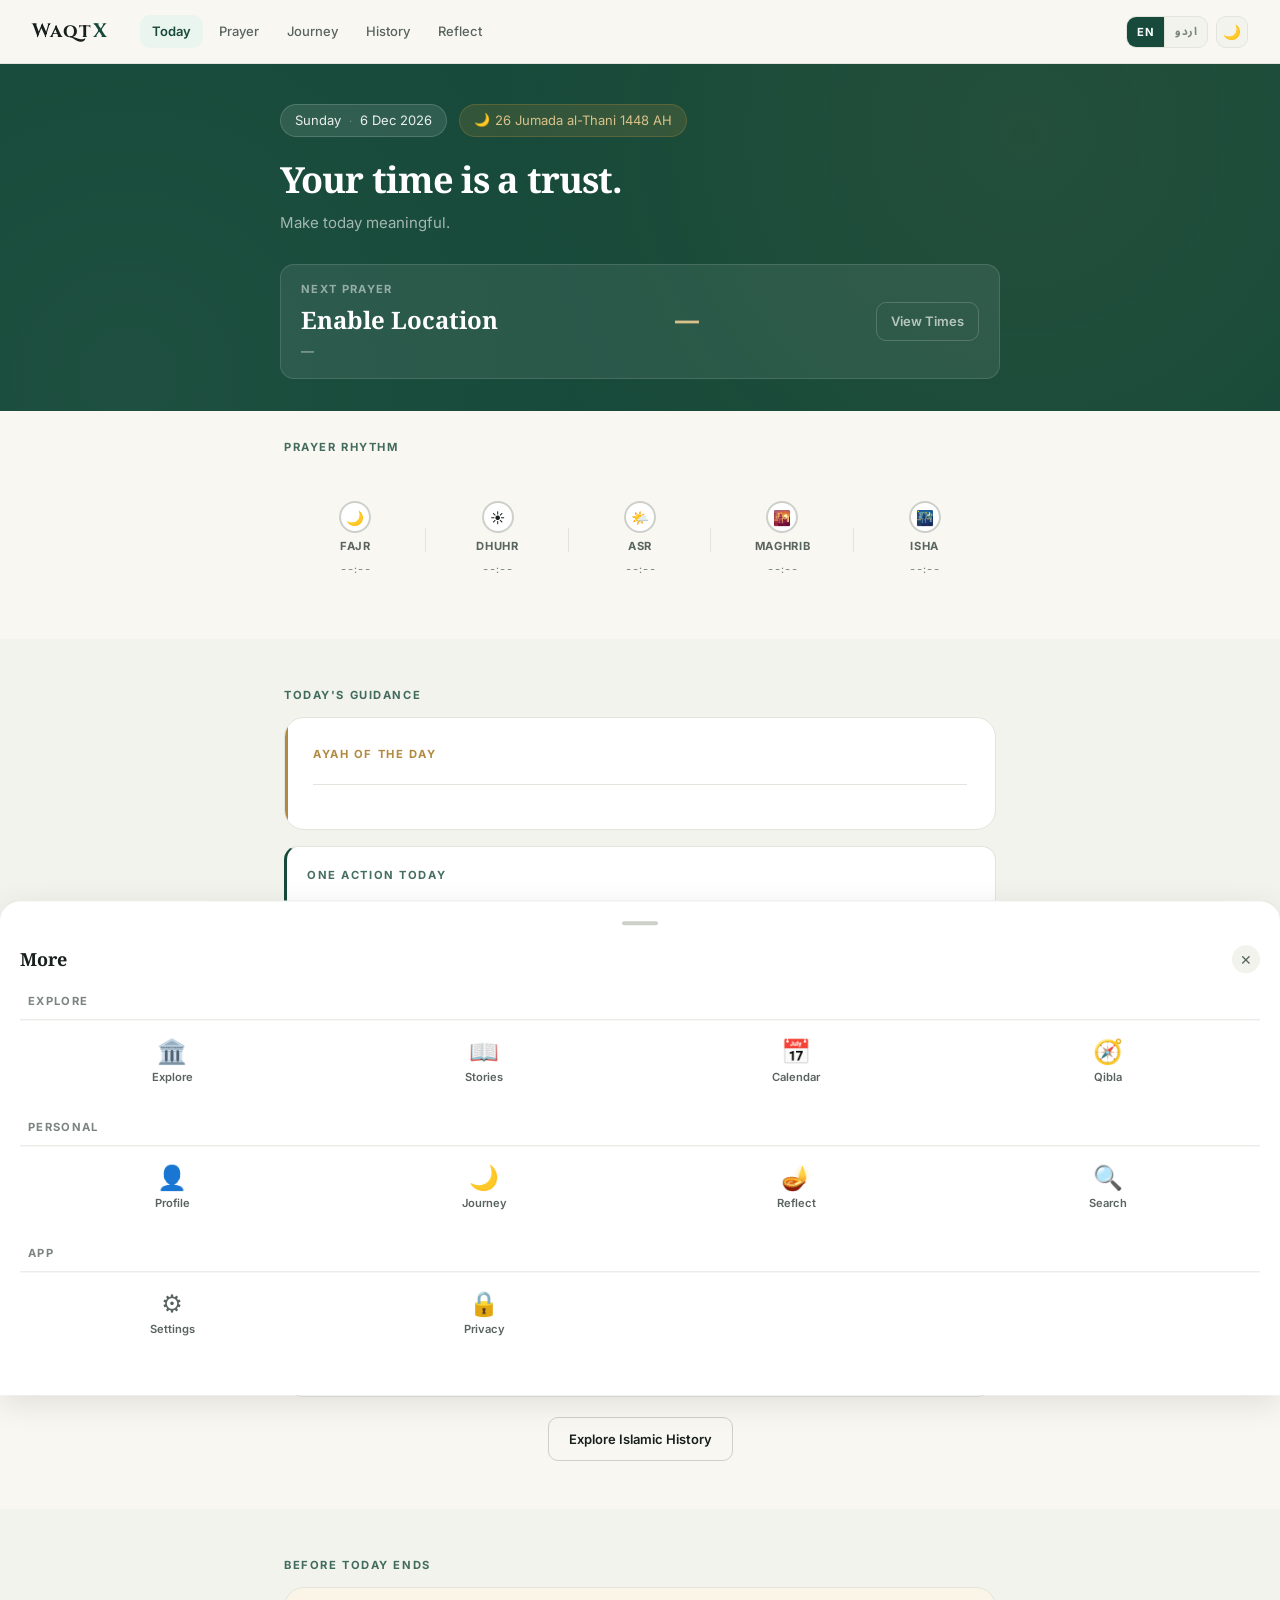
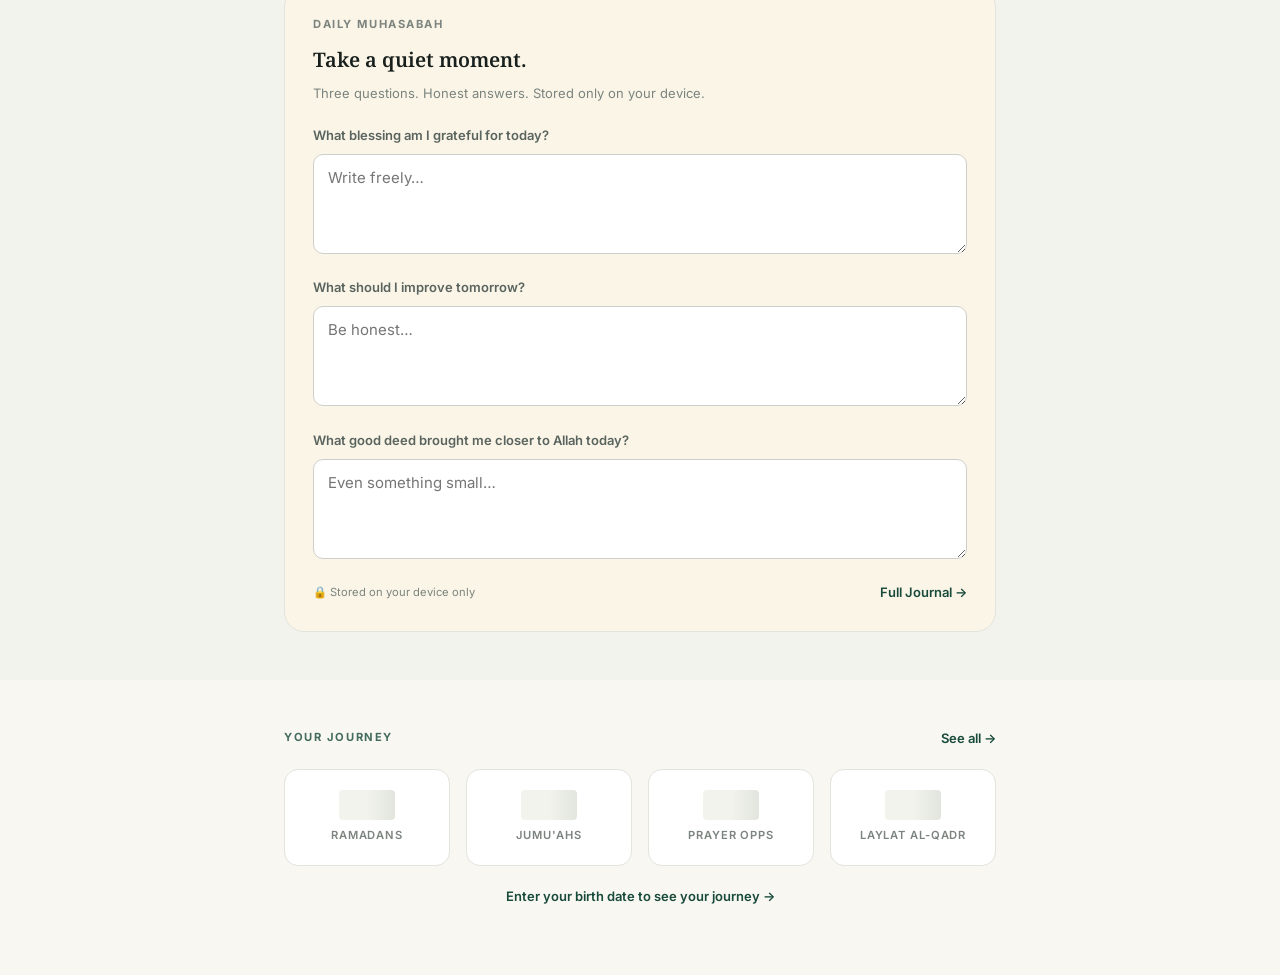
==== commit 8474a8a5: "WaqtX V3 audit fixes: home.js V3 IDs, page-wrap, page-hero, meta, sw v23 Critical fixes: - js/home.j" ====
--- a/index.html
+++ b/index.html
@@ -149,28 +149,28 @@
     <div class="prayer-rhythm-wrap">
       <div class="prayer-rhythm" id="prayer-rhythm" role="list" aria-label="Today's prayers">
         <!-- Rendered by JS -->
-        <div class="pr-item" role="listitem">
-          <div class="pr-dot">🌙</div>
+        <div class="pr-item" data-prayer="Fajr" role="listitem">
+          <div class="pr-dot" id="pr-dot-Fajr">🌙</div>
           <div class="pr-name">Fajr</div>
           <div class="pr-time skeleton skeleton-sm" id="pr-time-Fajr">—</div>
         </div>
-        <div class="pr-item" role="listitem">
-          <div class="pr-dot">☀️</div>
+        <div class="pr-item" data-prayer="Dhuhr" role="listitem">
+          <div class="pr-dot" id="pr-dot-Dhuhr">☀️</div>
           <div class="pr-name">Dhuhr</div>
           <div class="pr-time skeleton skeleton-sm" id="pr-time-Dhuhr">—</div>
         </div>
-        <div class="pr-item" role="listitem">
-          <div class="pr-dot">🌤️</div>
+        <div class="pr-item" data-prayer="Asr" role="listitem">
+          <div class="pr-dot" id="pr-dot-Asr">🌤️</div>
           <div class="pr-name">Asr</div>
           <div class="pr-time skeleton skeleton-sm" id="pr-time-Asr">—</div>
         </div>
-        <div class="pr-item" role="listitem">
-          <div class="pr-dot">🌇</div>
+        <div class="pr-item" data-prayer="Maghrib" role="listitem">
+          <div class="pr-dot" id="pr-dot-Maghrib">🌇</div>
           <div class="pr-name">Maghrib</div>
           <div class="pr-time skeleton skeleton-sm" id="pr-time-Maghrib">—</div>
         </div>
-        <div class="pr-item" role="listitem">
-          <div class="pr-dot">🌃</div>
+        <div class="pr-item" data-prayer="Isha" role="listitem">
+          <div class="pr-dot" id="pr-dot-Isha">🌃</div>
           <div class="pr-name">Isha</div>
           <div class="pr-time skeleton skeleton-sm" id="pr-time-Isha">—</div>
         </div>
